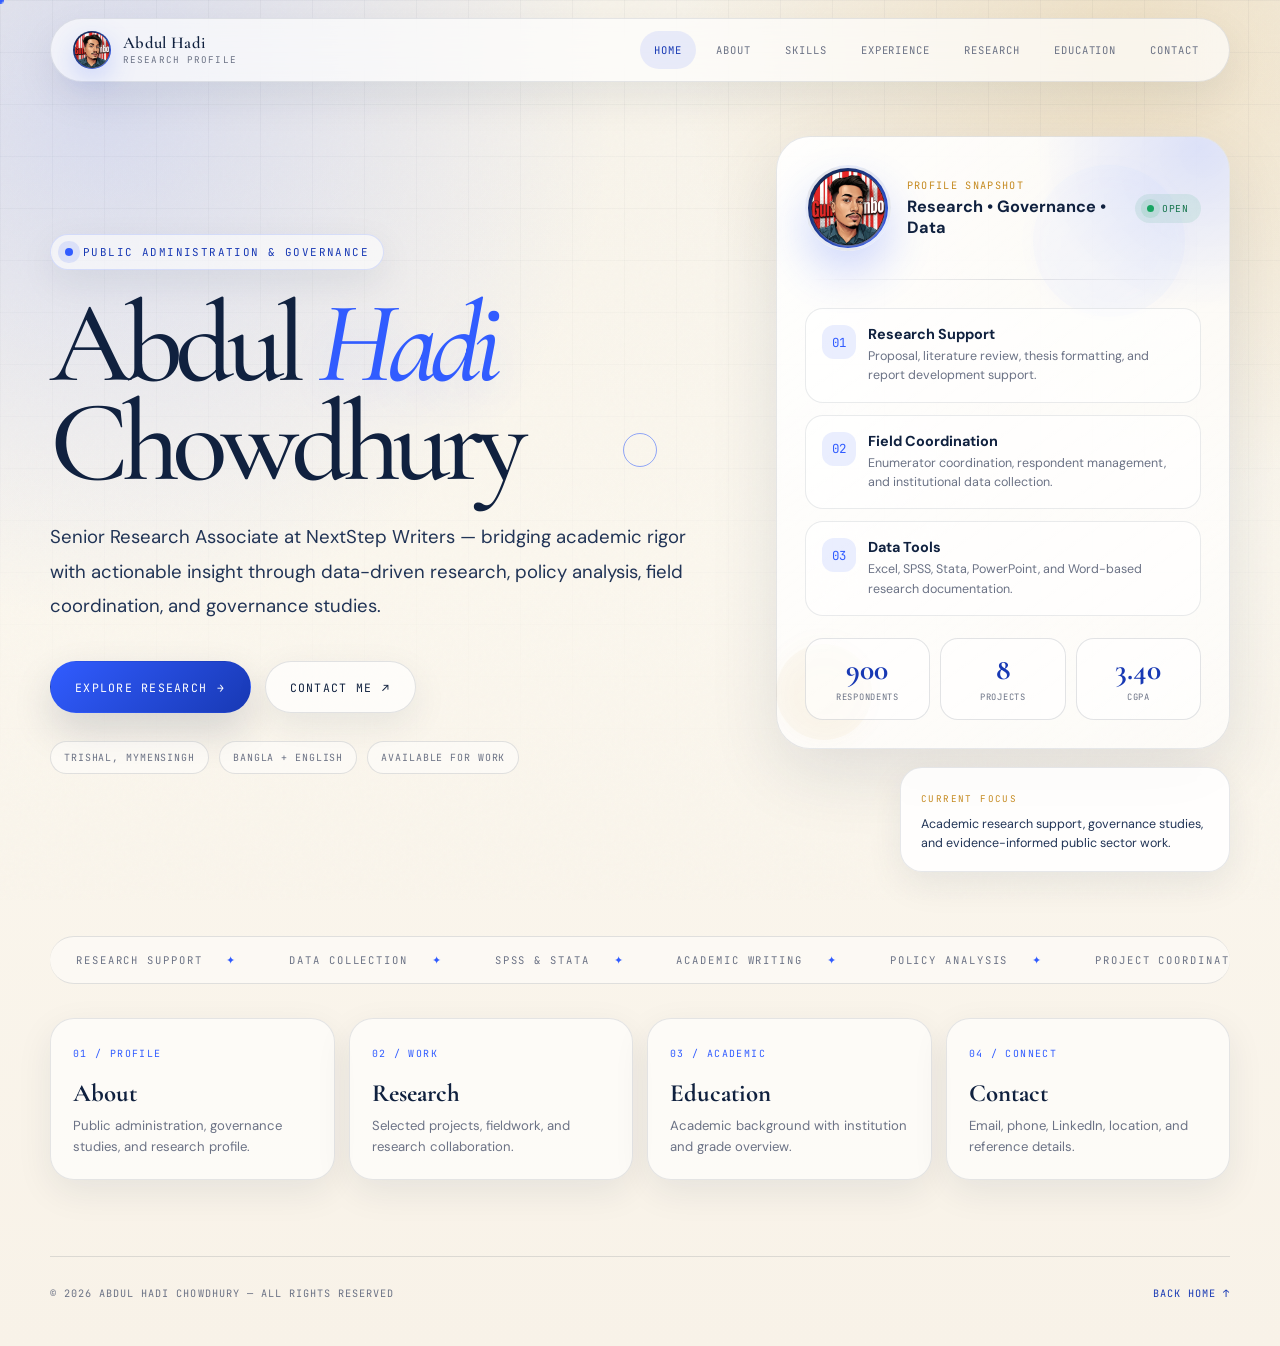
==== index.html @ 3074aa66 "Rename index.html.html to index.html" ====
<!DOCTYPE html>
<html lang="en">
<head>
<meta charset="UTF-8" />
<meta name="viewport" content="width=device-width, initial-scale=1.0" />
<title>Abdul Hadi Chowdhury — Research Profile</title>
<meta name="description" content="Profile of Abdul Hadi Chowdhury — Public Administration & Governance Studies student and Senior Research Associate." />
<link rel="preconnect" href="https://fonts.googleapis.com">
<link rel="preconnect" href="https://fonts.gstatic.com" crossorigin>
<link href="https://fonts.googleapis.com/css2?family=Cormorant+Garamond:ital,wght@0,400;0,500;0,600;1,500&family=DM+Sans:wght@300;400;500;600;700&family=JetBrains+Mono:wght@400;500;600&display=swap" rel="stylesheet">
<style>
  :root {
    --bg: #f7f3ea;
    --bg-soft: #fffaf1;
    --surface: rgba(255, 255, 255, 0.72);
    --surface-strong: #ffffff;
    --ink: #10213f;
    --ink-soft: #213456;
    --muted: #6b7285;
    --muted-2: #8b93a4;
    --accent: #315cff;
    --accent-deep: #1839b4;
    --accent-soft: rgba(49, 92, 255, 0.10);
    --gold: #c58a20;
    --gold-soft: rgba(197, 138, 32, 0.15);
    --line: rgba(16, 33, 63, 0.12);
    --shadow: 0 24px 70px rgba(16, 33, 63, 0.11);
    --shadow-soft: 0 12px 36px rgba(16, 33, 63, 0.08);
    --radius-xl: 34px;
    --radius-lg: 24px;
    --radius-md: 16px;
    --max: 1180px;
  }

  * { box-sizing: border-box; margin: 0; padding: 0; }
  html { scroll-behavior: auto; }
  body {
    min-height: 100vh;
    background:
      radial-gradient(circle at 8% 8%, rgba(49, 92, 255, 0.16), transparent 32rem),
      radial-gradient(circle at 88% 4%, rgba(197, 138, 32, 0.18), transparent 28rem),
      linear-gradient(180deg, var(--bg) 0%, #fbf7ee 42%, #f8f2e8 100%);
    color: var(--ink);
    font-family: 'DM Sans', system-ui, -apple-system, BlinkMacSystemFont, sans-serif;
    overflow-x: hidden;
  }

  body::before {
    content: "";
    position: fixed;
    inset: 0;
    pointer-events: none;
    z-index: -2;
    background-image:
      linear-gradient(rgba(16, 33, 63, 0.035) 1px, transparent 1px),
      linear-gradient(90deg, rgba(16, 33, 63, 0.035) 1px, transparent 1px);
    background-size: 52px 52px;
    mask-image: linear-gradient(to bottom, black, transparent 88%);
  }

  body::after {
    content: "";
    position: fixed;
    inset: 0;
    pointer-events: none;
    z-index: -1;
    background-image: url("data:image/svg+xml,%3Csvg viewBox='0 0 300 300' xmlns='http://www.w3.org/2000/svg'%3E%3Cfilter id='noise'%3E%3CfeTurbulence type='fractalNoise' baseFrequency='0.75' numOctaves='3' stitchTiles='stitch'/%3E%3C/filter%3E%3Crect width='100%25' height='100%25' filter='url(%23noise)' opacity='0.07'/%3E%3C/svg%3E");
    opacity: 0.32;
  }

  ::selection { background: var(--accent); color: #fff; }
  a { color: inherit; }
  img, svg { display: block; max-width: 100%; }

  .progress-line {
    position: fixed;
    top: 0;
    left: 0;
    height: 3px;
    width: 0%;
    background: linear-gradient(90deg, var(--accent), var(--gold));
    z-index: 999;
    box-shadow: 0 0 24px rgba(49, 92, 255, 0.32);
    transition: width 0.08s linear;
  }

  .cursor-dot, .cursor-ring { display: none; }
  @media (hover: hover) and (pointer: fine) {
    body { cursor: none; }
    .cursor-dot {
      display: block;
      position: fixed;
      left: 0;
      top: 0;
      width: 7px;
      height: 7px;
      border-radius: 999px;
      background: var(--accent);
      pointer-events: none;
      z-index: 1000;
      transform: translate3d(-50%, -50%, 0);
      will-change: transform;
    }
    .cursor-ring {
      display: block;
      position: fixed;
      left: 0;
      top: 0;
      width: 34px;
      height: 34px;
      border-radius: 999px;
      border: 1.5px solid rgba(49, 92, 255, 0.52);
      pointer-events: none;
      z-index: 999;
      background: transparent;
      transform: translate3d(-50%, -50%, 0);
      will-change: transform;
    }
  }

  .page-shell { width: min(var(--max), calc(100% - 40px)); margin: 0 auto; }

  .site-nav {
    position: fixed;
    top: 18px;
    left: 50%;
    width: min(var(--max), calc(100% - 40px));
    transform: translateX(-50%);
    z-index: 100;
    border: 1px solid rgba(16, 33, 63, 0.10);
    border-radius: 999px;
    background: rgba(255, 255, 255, 0.66);
    box-shadow: 0 16px 40px rgba(16, 33, 63, 0.08);
    backdrop-filter: blur(18px);
    transition: top 0.22s ease, background 0.22s ease, box-shadow 0.22s ease;
  }

  .site-nav.scrolled {
    top: 10px;
    background: rgba(255, 255, 255, 0.88);
    box-shadow: 0 18px 48px rgba(16, 33, 63, 0.12);
  }

  .nav-inner {
    display: flex;
    align-items: center;
    justify-content: space-between;
    gap: 24px;
    padding: 12px 16px 12px 22px;
  }

  .brand {
    display: inline-flex;
    align-items: center;
    gap: 12px;
    text-decoration: none;
    min-width: max-content;
  }

  .brand-mark {
    width: 38px;
    height: 38px;
    display: grid;
    place-items: center;
    border-radius: 50%;
    color: #fff;
    background: linear-gradient(135deg, var(--ink), var(--accent));
    font-family: 'Cormorant Garamond', serif;
    font-weight: 600;
    letter-spacing: -0.04em;
    box-shadow: 0 10px 28px rgba(49, 92, 255, 0.22);
    overflow: hidden;
  }

  .brand-mark img {
    width: 100%;
    height: 100%;
    object-fit: cover;
    border-radius: inherit;
  }

  .brand-text { display: flex; flex-direction: column; line-height: 1; }
  .brand-name { font-family: 'Cormorant Garamond', serif; font-weight: 600; letter-spacing: 0.02em; font-size: 1.04rem; }
  .brand-role { margin-top: 4px; font-family: 'JetBrains Mono', monospace; font-size: 0.58rem; color: var(--muted); letter-spacing: 0.12em; text-transform: uppercase; }

  .nav-links {
    display: flex;
    list-style: none;
    align-items: center;
    gap: 6px;
  }

  .nav-links a {
    display: inline-flex;
    align-items: center;
    justify-content: center;
    min-height: 38px;
    padding: 0 14px;
    border-radius: 999px;
    color: var(--muted);
    text-decoration: none;
    font-family: 'JetBrains Mono', monospace;
    font-size: 0.66rem;
    letter-spacing: 0.09em;
    text-transform: uppercase;
    transition: color 0.18s ease, background 0.18s ease, transform 0.18s ease;
  }

  .nav-links a:hover,
  .nav-links a.active {
    color: var(--accent-deep);
    background: var(--accent-soft);
  }
  .nav-links a:hover { transform: translateY(-1px); }

  .menu-toggle {
    display: none;
    width: 42px;
    height: 42px;
    border-radius: 50%;
    border: 1px solid var(--line);
    background: #fff;
    color: var(--ink);
    font: inherit;
  }

  .site-page {
    display: none;
    min-height: 100vh;
    padding: 136px 0 76px;
  }
  .site-page.active {
    display: block;
    animation: pageIn 0.34s cubic-bezier(.22,.61,.36,1) both;
  }
  @keyframes pageIn {
    from { opacity: 0; transform: translateY(14px); }
    to { opacity: 1; transform: translateY(0); }
  }

  .hero {
    min-height: calc(100vh - 150px);
    display: grid;
    align-items: center;
    padding-bottom: 48px;
    position: relative;
  }

  .hero-grid {
    display: grid;
    grid-template-columns: minmax(0, 1.18fr) minmax(330px, 0.82fr);
    gap: 72px;
    align-items: center;
  }

  .eyebrow {
    display: inline-flex;
    align-items: center;
    gap: 10px;
    padding: 10px 14px;
    border: 1px solid rgba(49, 92, 255, 0.16);
    border-radius: 999px;
    background: rgba(255,255,255,0.58);
    color: var(--accent-deep);
    font-family: 'JetBrains Mono', monospace;
    font-size: 0.68rem;
    letter-spacing: 0.13em;
    text-transform: uppercase;
    box-shadow: var(--shadow-soft);
  }
  .eyebrow::before {
    content: "";
    width: 8px;
    height: 8px;
    border-radius: 50%;
    background: var(--accent);
    box-shadow: 0 0 0 7px rgba(49, 92, 255, 0.12);
  }

  .hero h1 {
    margin-top: 24px;
    font-family: 'Cormorant Garamond', serif;
    font-size: clamp(4.1rem, 9vw, 8.8rem);
    line-height: 0.86;
    font-weight: 500;
    letter-spacing: -0.065em;
    color: var(--ink);
  }
  .hero h1 em { color: var(--accent); font-style: italic; text-shadow: 0 18px 40px rgba(49, 92, 255, 0.12); }
  .hero-subtitle { margin-top: 28px; max-width: 655px; color: var(--ink-soft); font-size: clamp(1rem, 1.45vw, 1.18rem); line-height: 1.85; }

  .hero-actions { margin-top: 38px; display: flex; align-items: center; flex-wrap: wrap; gap: 14px; }

  .btn {
    --btn-bg: var(--ink);
    --btn-text: #fff;
    display: inline-flex;
    align-items: center;
    justify-content: center;
    gap: 10px;
    min-height: 52px;
    padding: 0 24px;
    border-radius: 999px;
    border: 1px solid transparent;
    text-decoration: none;
    color: var(--btn-text);
    background: var(--btn-bg);
    font-family: 'JetBrains Mono', monospace;
    font-size: 0.72rem;
    letter-spacing: 0.11em;
    text-transform: uppercase;
    position: relative;
    overflow: hidden;
    box-shadow: 0 18px 40px rgba(16, 33, 63, 0.16);
    transition: transform 0.18s ease, box-shadow 0.18s ease, background 0.18s ease;
  }
  .btn::after {
    content: "";
    position: absolute;
    inset: 0;
    background: linear-gradient(120deg, transparent, rgba(255,255,255,0.28), transparent);
    transform: translateX(-120%);
    transition: transform 0.52s ease;
  }
  .btn:hover { transform: translateY(-3px); box-shadow: 0 26px 54px rgba(16, 33, 63, 0.20); }
  .btn:hover::after { transform: translateX(120%); }
  .btn span { position: relative; z-index: 1; }
  .btn.primary { --btn-bg: linear-gradient(135deg, var(--accent), var(--accent-deep)); }
  .btn.secondary { --btn-bg: rgba(255,255,255,0.68); --btn-text: var(--ink); border-color: var(--line); box-shadow: var(--shadow-soft); }

  .quick-meta { margin-top: 28px; display: flex; flex-wrap: wrap; gap: 10px; }
  .meta-pill { padding: 9px 13px; border: 1px solid var(--line); border-radius: 999px; background: rgba(255,255,255,0.48); color: var(--muted); font-family: 'JetBrains Mono', monospace; font-size: 0.62rem; letter-spacing: 0.09em; text-transform: uppercase; }

  .hero-visual { position: relative; min-height: 560px; }
  .orb { position: absolute; border-radius: 999px; opacity: 0.8; animation: floatOrb 5.8s ease-in-out infinite; }
  .orb.one { width: 152px; height: 152px; background: rgba(49, 92, 255, 0.14); right: 10%; top: 4%; }
  .orb.two { width: 96px; height: 96px; background: rgba(197, 138, 32, 0.18); left: 0; bottom: 18%; animation-delay: -2.5s; }
  @keyframes floatOrb { 0%, 100% { transform: translateY(0) translateX(0); } 50% { transform: translateY(-16px) translateX(10px); } }

  .profile-card {
    position: relative;
    z-index: 1;
    padding: 28px;
    border: 1px solid rgba(16, 33, 63, 0.10);
    border-radius: var(--radius-xl);
    background: linear-gradient(145deg, rgba(255,255,255,0.92), rgba(255,255,255,0.60));
    backdrop-filter: blur(14px);
    box-shadow: var(--shadow);
    overflow: hidden;
  }
  .profile-card::before { content: ""; position: absolute; width: 340px; height: 340px; right: -140px; top: -160px; border-radius: 50%; background: radial-gradient(circle, rgba(49,92,255,0.16), transparent 68%); }
  .profile-header { display: flex; align-items: center; gap: 16px; position: relative; }
  .avatar {
    width: 86px;
    height: 86px;
    border-radius: 50%;
    display: grid;
    place-items: center;
    background: linear-gradient(135deg, var(--ink), var(--accent));
    color: #fff;
    font-family: 'Cormorant Garamond', serif;
    font-size: 2rem;
    font-weight: 600;
    box-shadow: 0 22px 44px rgba(49,92,255,0.22);
    overflow: hidden;
    border: 3px solid rgba(255, 255, 255, 0.88);
    flex: 0 0 auto;
  }

  .avatar img {
    width: 100%;
    height: 100%;
    object-fit: cover;
    object-position: center;
    border-radius: inherit;
  }

  .profile-kicker { font-family: 'JetBrains Mono', monospace; font-size: 0.64rem; letter-spacing: 0.13em; color: var(--gold); text-transform: uppercase; }
  .profile-title { margin-top: 4px; font-size: 1.02rem; font-weight: 700; color: var(--ink); }
  .availability { margin-left: auto; display: inline-flex; align-items: center; gap: 8px; padding: 8px 12px; border-radius: 999px; background: rgba(20, 153, 95, 0.10); color: #14734b; font-family: 'JetBrains Mono', monospace; font-size: 0.6rem; letter-spacing: 0.08em; text-transform: uppercase; white-space: nowrap; }
  .availability::before { content: ""; width: 7px; height: 7px; border-radius: 50%; background: #18a562; box-shadow: 0 0 0 6px rgba(24, 165, 98, 0.12); }
  .profile-divider { margin: 28px 0; height: 1px; background: linear-gradient(90deg, transparent, var(--line), transparent); }
  .focus-list { display: grid; gap: 12px; }
  .focus-item { display: flex; align-items: flex-start; gap: 12px; padding: 16px; border-radius: 18px; border: 1px solid rgba(16, 33, 63, 0.09); background: rgba(255, 255, 255, 0.58); transition: transform 0.18s ease, border-color 0.18s ease, background 0.18s ease; }
  .focus-item:hover { transform: translateX(5px); border-color: rgba(49, 92, 255, 0.22); background: rgba(255, 255, 255, 0.86); }
  .focus-icon { width: 34px; height: 34px; flex: 0 0 auto; border-radius: 12px; display: grid; place-items: center; background: var(--accent-soft); color: var(--accent); font-family: 'JetBrains Mono', monospace; font-size: 0.78rem; }
  .focus-item h3 { font-size: 0.9rem; font-weight: 700; }
  .focus-item p { margin-top: 4px; color: var(--muted); font-size: 0.78rem; line-height: 1.55; }
  .profile-stats { margin-top: 22px; display: grid; grid-template-columns: repeat(3, 1fr); gap: 10px; }
  .mini-stat { padding: 16px 12px; border-radius: 18px; border: 1px solid var(--line); background: rgba(255,255,255,0.60); text-align: center; }
  .mini-stat strong { display: block; font-family: 'Cormorant Garamond', serif; font-size: 1.85rem; line-height: 1; color: var(--accent-deep); }
  .mini-stat span { display: block; margin-top: 6px; color: var(--muted); font-family: 'JetBrains Mono', monospace; font-size: 0.55rem; letter-spacing: 0.08em; text-transform: uppercase; }
  .floating-note {
    position: relative;
    right: auto;
    bottom: auto;
    z-index: 2;
    width: min(100%, 330px);
    margin: 18px 0 0 auto;
    padding: 18px 20px;
    border: 1px solid rgba(16, 33, 63, 0.10);
    border-radius: 22px;
    background: rgba(255,255,255,0.88);
    box-shadow: var(--shadow-soft);
    backdrop-filter: blur(10px);
    animation: floatNote 4.2s ease-in-out infinite;
  }
  @keyframes floatNote { 0%, 100% { transform: translateY(0); } 50% { transform: translateY(-7px); } }
  .floating-note span { font-family: 'JetBrains Mono', monospace; color: var(--gold); font-size: 0.58rem; letter-spacing: 0.15em; text-transform: uppercase; }
  .floating-note p { margin-top: 8px; color: var(--ink-soft); line-height: 1.55; font-size: 0.78rem; }

  .skill-strip { margin-top: 16px; border-top: 1px solid var(--line); border-bottom: 1px solid var(--line); background: rgba(255,255,255,0.44); overflow: hidden; border-radius: 999px; }
  .strip-track { display: flex; width: max-content; animation: slideStrip 18s linear infinite; }
  .strip-track:hover { animation-play-state: paused; }
  .strip-item { display: inline-flex; align-items: center; gap: 24px; padding: 16px 26px; white-space: nowrap; color: var(--muted); font-family: 'JetBrains Mono', monospace; font-size: 0.66rem; letter-spacing: 0.18em; text-transform: uppercase; }
  .strip-item::after { content: "✦"; color: var(--accent); }
  @keyframes slideStrip { to { transform: translateX(-50%); } }

  .section-head { display: grid; grid-template-columns: minmax(0, 0.86fr) minmax(260px, 0.44fr); gap: 44px; align-items: end; margin-bottom: 48px; }
  .section-label { display: inline-flex; align-items: center; gap: 10px; color: var(--accent-deep); font-family: 'JetBrains Mono', monospace; font-size: 0.66rem; letter-spacing: 0.16em; text-transform: uppercase; }
  .section-label::before { content: attr(data-num); width: 30px; height: 30px; display: grid; place-items: center; border: 1px solid rgba(49,92,255,0.20); border-radius: 50%; background: rgba(255,255,255,0.58); color: var(--accent); letter-spacing: 0; }
  .section-title { margin-top: 18px; font-family: 'Cormorant Garamond', serif; font-size: clamp(2.7rem, 5vw, 4.85rem); line-height: 0.98; font-weight: 500; letter-spacing: -0.045em; }
  .section-title em { color: var(--gold); font-style: italic; }
  .section-intro { color: var(--muted); line-height: 1.75; font-size: 0.98rem; }

  .home-directory { margin-top: 34px; display: grid; grid-template-columns: repeat(4, 1fr); gap: 14px; }
  .directory-card { text-decoration: none; padding: 22px; min-height: 142px; border-radius: 24px; border: 1px solid rgba(16, 33, 63, 0.10); background: rgba(255,255,255,0.62); box-shadow: var(--shadow-soft); transition: transform 0.18s ease, background 0.18s ease, border-color 0.18s ease; }
  .directory-card:hover { transform: translateY(-6px); background: rgba(255,255,255,0.88); border-color: rgba(49,92,255,0.24); }
  .directory-card span { color: var(--accent); font-family: 'JetBrains Mono', monospace; font-size: 0.62rem; letter-spacing: 0.14em; text-transform: uppercase; }
  .directory-card h3 { margin-top: 18px; font-family: 'Cormorant Garamond', serif; font-size: 1.55rem; line-height: 1.05; }
  .directory-card p { margin-top: 10px; color: var(--muted); font-size: 0.82rem; line-height: 1.55; }

  .about-grid { display: grid; grid-template-columns: minmax(0, 0.98fr) minmax(320px, 0.72fr); gap: 28px; }
  .glass-card { border: 1px solid rgba(16, 33, 63, 0.10); border-radius: var(--radius-lg); background: rgba(255,255,255,0.68); box-shadow: var(--shadow-soft); backdrop-filter: blur(14px); }
  .about-copy { padding: 38px; }
  .about-copy p { color: var(--ink-soft); font-size: 1rem; line-height: 1.9; }
  .about-copy p + p { margin-top: 18px; }
  .about-copy strong { color: var(--accent-deep); font-weight: 700; }
  .metric-grid { display: grid; grid-template-columns: repeat(2, 1fr); gap: 12px; }
  .metric { min-height: 155px; padding: 26px; border-radius: 24px; border: 1px solid rgba(16, 33, 63, 0.10); background: rgba(255,255,255,0.64); box-shadow: var(--shadow-soft); position: relative; overflow: hidden; transition: transform 0.18s ease, border-color 0.18s ease, background 0.18s ease; }
  .metric::after { content: ""; position: absolute; inset: auto 0 0 0; height: 4px; background: linear-gradient(90deg, var(--accent), var(--gold)); transform: scaleX(0); transform-origin: left; transition: transform 0.26s ease; }
  .metric:hover { transform: translateY(-6px); border-color: rgba(49,92,255,0.22); background: rgba(255,255,255,0.88); }
  .metric:hover::after { transform: scaleX(1); }
  .metric strong {
    display: flex;
    align-items: flex-start;
    gap: 5px;
    font-family: 'Cormorant Garamond', serif;
    font-size: clamp(3.05rem, 4.8vw, 4.15rem);
    font-weight: 600;
    line-height: 0.92;
    color: var(--accent-deep);
    letter-spacing: -0.045em;
  }

  .metric strong .counter {
    display: inline;
    margin: 0;
    color: inherit;
    font: inherit;
    letter-spacing: inherit;
    text-transform: none;
    line-height: inherit;
  }

  .metric strong .metric-plus {
    display: inline-block;
    margin: 0;
    color: var(--accent-deep);
    font-family: 'Cormorant Garamond', serif;
    font-size: 1.72rem;
    font-weight: 600;
    line-height: 1;
    letter-spacing: -0.02em;
    text-transform: none;
    transform: translateY(0.18em);
  }

  .metric > span { display: block; margin-top: 16px; color: var(--muted); font-family: 'JetBrains Mono', monospace; font-size: 0.62rem; letter-spacing: 0.12em; text-transform: uppercase; line-height: 1.5; }

  .skills-layout { display: grid; grid-template-columns: minmax(0, 1fr) minmax(320px, 0.70fr); gap: 26px; }
  .skill-panel { padding: 34px; }
  .panel-heading { font-family: 'JetBrains Mono', monospace; color: var(--accent-deep); font-size: 0.66rem; letter-spacing: 0.16em; text-transform: uppercase; margin-bottom: 20px; }
  .pill-cloud { display: flex; flex-wrap: wrap; gap: 10px; }
  .skill-pill { display: inline-flex; align-items: center; gap: 8px; padding: 11px 15px; border: 1px solid rgba(16, 33, 63, 0.10); border-radius: 999px; color: var(--ink-soft); background: rgba(255,255,255,0.62); font-size: 0.83rem; transition: transform 0.18s ease, border-color 0.18s ease, color 0.18s ease, background 0.18s ease; }
  .skill-pill::before { content: ""; width: 6px; height: 6px; border-radius: 50%; background: var(--gold); }
  .skill-pill:hover { transform: translateY(-3px); border-color: rgba(49,92,255,0.25); color: var(--accent-deep); background: #fff; }
  .bar-list { display: grid; gap: 20px; }
  .bar-head { display: flex; justify-content: space-between; gap: 16px; margin-bottom: 9px; color: var(--ink-soft); font-size: 0.88rem; }
  .bar-head span:last-child { color: var(--accent-deep); font-family: 'JetBrains Mono', monospace; font-size: 0.72rem; }
  .bar-track { height: 9px; border-radius: 999px; background: rgba(16, 33, 63, 0.08); overflow: hidden; }
  .bar-fill { width: 0; height: 100%; border-radius: inherit; background: linear-gradient(90deg, var(--accent), var(--gold)); transition: width 0.65s cubic-bezier(.22,.61,.36,1); }

  .timeline { position: relative; display: grid; gap: 18px; }
  .timeline::before { content: ""; position: absolute; left: 24px; top: 12px; bottom: 12px; width: 1px; background: linear-gradient(var(--accent), rgba(49,92,255,0.04)); }
  .timeline-item { display: grid; grid-template-columns: 50px minmax(0, 1fr); gap: 22px; align-items: stretch; }
  .timeline-pin { width: 50px; height: 50px; display: grid; place-items: center; border-radius: 50%; border: 1px solid rgba(49,92,255,0.20); background: rgba(255,255,255,0.88); color: var(--accent); font-family: 'JetBrains Mono', monospace; font-size: 0.66rem; position: relative; z-index: 1; box-shadow: var(--shadow-soft); }
  .timeline-content { padding: 28px; border-radius: var(--radius-lg); border: 1px solid rgba(16, 33, 63, 0.10); background: rgba(255,255,255,0.66); box-shadow: var(--shadow-soft); transition: transform 0.18s ease, border-color 0.18s ease, background 0.18s ease; }
  .timeline-content:hover { transform: translateX(6px); border-color: rgba(49,92,255,0.22); background: rgba(255,255,255,0.88); }
  .timeline-date { color: var(--gold); font-family: 'JetBrains Mono', monospace; font-size: 0.66rem; letter-spacing: 0.13em; text-transform: uppercase; }
  .timeline-title { margin-top: 8px; font-family: 'Cormorant Garamond', serif; font-size: 1.64rem; line-height: 1.1; font-weight: 600; }
  .timeline-org { margin-top: 6px; color: var(--muted); font-size: 0.84rem; }
  .timeline-desc { margin-top: 14px; color: var(--ink-soft); line-height: 1.72; font-size: 0.92rem; }

  .projects-grid { display: grid; grid-template-columns: repeat(3, 1fr); gap: 18px; }
  .project-card { min-height: 300px; padding: 28px; border: 1px solid rgba(16, 33, 63, 0.10); border-radius: var(--radius-lg); background: rgba(255,255,255,0.68); box-shadow: var(--shadow-soft); position: relative; overflow: hidden; transition: transform 0.18s ease, border-color 0.18s ease, background 0.18s ease; }
  .project-card::before { content: ""; position: absolute; inset: -60% -45% auto auto; width: 210px; height: 210px; border-radius: 50%; background: radial-gradient(circle, rgba(49,92,255,0.16), transparent 70%); transition: transform 0.25s ease; }
  .project-card:hover { transform: translateY(-7px); border-color: rgba(49,92,255,0.22); background: rgba(255,255,255,0.90); }
  .project-card:hover::before { transform: scale(1.32); }
  .project-num { color: var(--accent); font-family: 'JetBrains Mono', monospace; font-size: 0.64rem; letter-spacing: 0.15em; text-transform: uppercase; position: relative; }
  .project-title { margin-top: 18px; font-family: 'Cormorant Garamond', serif; font-size: 1.34rem; line-height: 1.24; font-weight: 600; position: relative; }
  .project-desc { margin-top: 14px; color: var(--ink-soft); line-height: 1.66; font-size: 0.87rem; position: relative; }
  .tag-row { display: flex; flex-wrap: wrap; gap: 8px; margin-top: 22px; position: relative; }
  .project-tag { padding: 7px 10px; border: 1px solid rgba(49,92,255,0.18); border-radius: 999px; background: var(--accent-soft); color: var(--accent-deep); font-family: 'JetBrains Mono', monospace; font-size: 0.58rem; letter-spacing: 0.08em; text-transform: uppercase; }

  .education-list { display: grid; gap: 14px; }
  .edu-card { display: grid; grid-template-columns: minmax(0, 1fr) auto; align-items: center; gap: 22px; padding: 28px; border-radius: var(--radius-lg); border: 1px solid rgba(16, 33, 63, 0.10); background: rgba(255,255,255,0.70); box-shadow: var(--shadow-soft); transition: transform 0.18s ease, border-color 0.18s ease, background 0.18s ease; }
  .edu-card:hover { transform: translateY(-5px); border-color: rgba(49,92,255,0.22); background: rgba(255,255,255,0.92); }
  .edu-card h3 { font-family: 'Cormorant Garamond', serif; font-size: 1.55rem; line-height: 1.1; }
  .edu-card p { margin-top: 6px; color: var(--ink-soft); font-size: 0.9rem; }
  .edu-card small { display: block; margin-top: 8px; color: var(--muted); font-family: 'JetBrains Mono', monospace; font-size: 0.62rem; letter-spacing: 0.1em; text-transform: uppercase; }
  .score { min-width: 112px; text-align: right; font-family: 'Cormorant Garamond', serif; color: var(--accent-deep); font-size: 2.35rem; font-weight: 600; line-height: 1; }
  .score span { display: block; margin-top: 6px; color: var(--muted); font-family: 'JetBrains Mono', monospace; font-size: 0.58rem; letter-spacing: 0.1em; text-transform: uppercase; }

  .contact-wrap { display: grid; grid-template-columns: minmax(0, 0.9fr) minmax(330px, 0.68fr); gap: 34px; align-items: start; }
  .contact-lead { padding: 40px; }
  .contact-lead h2 { font-family: 'Cormorant Garamond', serif; font-size: clamp(3rem, 6vw, 5.4rem); line-height: 0.95; letter-spacing: -0.055em; font-weight: 500; }
  .contact-lead h2 em { color: var(--accent); font-style: italic; }
  .contact-lead p { margin-top: 24px; color: var(--ink-soft); line-height: 1.8; max-width: 560px; }
  .language-row { margin-top: 28px; display: flex; flex-wrap: wrap; gap: 10px; }
  .language-row span { padding: 9px 13px; border-radius: 999px; border: 1px solid var(--line); background: rgba(255,255,255,0.62); color: var(--muted); font-family: 'JetBrains Mono', monospace; font-size: 0.62rem; letter-spacing: 0.1em; text-transform: uppercase; }
  .contact-panel { padding: 24px; }
  .contact-link { display: grid; grid-template-columns: minmax(0, 1fr) auto; gap: 16px; align-items: center; padding: 19px 4px; border-bottom: 1px solid var(--line); text-decoration: none; transition: padding-left 0.18s ease, color 0.18s ease; }
  .contact-link:first-child { border-top: 1px solid var(--line); }
  .contact-link:hover { padding-left: 12px; color: var(--accent-deep); }
  .contact-label { color: var(--muted); font-family: 'JetBrains Mono', monospace; font-size: 0.62rem; letter-spacing: 0.14em; text-transform: uppercase; }
  .contact-value { margin-top: 4px; color: var(--ink-soft); font-size: 0.92rem; word-break: break-word; }
  .contact-link:hover .contact-value { color: var(--accent-deep); }
  .arrow { font-size: 1.18rem; transition: transform 0.18s ease; color: var(--accent); }
  .contact-link:hover .arrow { transform: translateX(6px); }
  .reference-box { margin-top: 22px; padding: 22px; border-radius: 22px; background: linear-gradient(145deg, rgba(49,92,255,0.08), rgba(197,138,32,0.08)); border: 1px solid rgba(16, 33, 63, 0.10); }
  .reference-box span { color: var(--accent-deep); font-family: 'JetBrains Mono', monospace; font-size: 0.62rem; letter-spacing: 0.15em; text-transform: uppercase; }
  .reference-box h3 { margin-top: 12px; font-family: 'Cormorant Garamond', serif; font-size: 1.36rem; }
  .reference-box p { margin-top: 6px; color: var(--muted); font-size: 0.82rem; line-height: 1.62; }
  .reference-box small { display: block; margin-top: 10px; color: var(--ink-soft); font-family: 'JetBrains Mono', monospace; font-size: 0.68rem; }

  .site-footer { display: none; padding: 0 0 46px; }
  .site-footer.visible { display: block; }
  .footer-inner { display: flex; justify-content: space-between; gap: 18px; align-items: center; color: var(--muted); font-family: 'JetBrains Mono', monospace; font-size: 0.64rem; letter-spacing: 0.1em; text-transform: uppercase; border-top: 1px solid var(--line); padding-top: 30px; }
  .back-home { text-decoration: none; color: var(--accent-deep); }

  .reveal { opacity: 0; transform: translateY(18px); transition: opacity 0.45s ease, transform 0.45s ease; }
  .reveal.visible { opacity: 1; transform: translateY(0); }
  .tilt-card { transform-style: preserve-3d; }

  @media (max-width: 1080px) {
    .home-directory { grid-template-columns: repeat(2, 1fr); }
  }

  @media (max-width: 980px) {
    .hero-grid, .about-grid, .skills-layout, .section-head, .contact-wrap { grid-template-columns: 1fr; }
    .hero-visual { min-height: auto; }
    .floating-note { width: 100%; margin: 18px 0 0 0; }
    .projects-grid { grid-template-columns: repeat(2, 1fr); }
  }

  @media (max-width: 780px) {
    .site-nav { top: 10px; border-radius: 28px; }
    .nav-inner { align-items: flex-start; }
    .menu-toggle { display: grid; place-items: center; flex: 0 0 auto; }
    .nav-links { position: absolute; left: 14px; right: 14px; top: calc(100% + 10px); display: grid; gap: 6px; padding: 12px; border-radius: 24px; border: 1px solid var(--line); background: rgba(255,255,255,0.95); box-shadow: var(--shadow-soft); backdrop-filter: blur(16px); opacity: 0; transform: translateY(-8px); pointer-events: none; transition: opacity 0.18s ease, transform 0.18s ease; }
    .site-nav.open .nav-links { opacity: 1; transform: translateY(0); pointer-events: auto; }
    .nav-links a { justify-content: flex-start; }
    .site-page { padding-top: 124px; }
    .hero h1 { font-size: clamp(3.7rem, 18vw, 5.7rem); }
    .projects-grid, .metric-grid, .profile-stats, .home-directory { grid-template-columns: 1fr; }
    .edu-card { grid-template-columns: 1fr; }
    .score { text-align: left; }
    .footer-inner { flex-direction: column; text-align: center; }
  }

  @media (max-width: 520px) {
    .page-shell { width: min(100% - 28px, var(--max)); }
    .brand-role { display: none; }
    .hero-actions { align-items: stretch; }
    .btn { width: 100%; }
    .hero-subtitle { font-size: 0.98rem; }
    .profile-card, .about-copy, .skill-panel, .timeline-content, .contact-lead, .contact-panel { padding: 24px; }
    .timeline { gap: 12px; }
    .timeline-item { grid-template-columns: 38px minmax(0, 1fr); gap: 14px; }
    .timeline::before { left: 18px; }
    .timeline-pin { width: 38px; height: 38px; font-size: 0.55rem; }
  }

  @media (prefers-reduced-motion: reduce) {
    *, *::before, *::after { animation-duration: 0.01ms !important; animation-iteration-count: 1 !important; scroll-behavior: auto !important; transition-duration: 0.01ms !important; }
  }
</style>
</head>
<body>
  <div class="progress-line" id="progressLine"></div>
  <div class="cursor-dot" id="cursorDot"></div>
  <div class="cursor-ring" id="cursorRing"></div>

  <nav class="site-nav" id="siteNav" aria-label="Primary navigation">
    <div class="nav-inner">
      <a href="#home" class="brand magnetic" data-page-link="home" aria-label="Go to home page">
        <span class="brand-mark"><img src="[data-uri]" alt="" aria-hidden="true"></span>
        <span class="brand-text">
          <span class="brand-name">Abdul Hadi</span>
          <span class="brand-role">Research Profile</span>
        </span>
      </a>
      <button class="menu-toggle" id="menuToggle" type="button" aria-label="Toggle navigation" aria-expanded="false">☰</button>
      <ul class="nav-links" id="navLinks">
        <li><a href="#home" data-page-link="home">Home</a></li>
        <li><a href="#about" data-page-link="about">About</a></li>
        <li><a href="#skills" data-page-link="skills">Skills</a></li>
        <li><a href="#experience" data-page-link="experience">Experience</a></li>
        <li><a href="#research" data-page-link="research">Research</a></li>
        <li><a href="#education" data-page-link="education">Education</a></li>
        <li><a href="#contact" data-page-link="contact">Contact</a></li>
      </ul>
    </div>
  </nav>

  <main>
    <section class="site-page active" data-page="home" id="home">
      <div class="page-shell">
        <header class="hero">
          <div class="hero-grid">
            <div class="hero-copy">
              <div class="eyebrow reveal">Public Administration & Governance</div>
              <h1 class="reveal" style="transition-delay: .05s;">Abdul <em>Hadi</em><br>Chowdhury</h1>
              <p class="hero-subtitle reveal" style="transition-delay: .10s;">
                Senior Research Associate at NextStep Writers — bridging academic rigor with actionable insight through data-driven research, policy analysis, field coordination, and governance studies.
              </p>
              <div class="hero-actions reveal" style="transition-delay: .15s;">
                <a href="#research" data-page-link="research" class="btn primary magnetic"><span>Explore Research</span><span>→</span></a>
                <a href="#contact" data-page-link="contact" class="btn secondary magnetic"><span>Contact Me</span><span>↗</span></a>
              </div>
              <div class="quick-meta reveal" style="transition-delay: .20s;">
                <span class="meta-pill">Trishal, Mymensingh</span>
                <span class="meta-pill">Bangla + English</span>
                <span class="meta-pill">Available for Work</span>
              </div>
            </div>

            <aside class="hero-visual reveal" style="transition-delay: .12s;" aria-label="Profile summary">
              <div class="orb one"></div>
              <div class="orb two"></div>
              <div class="profile-card tilt-card">
                <div class="profile-header">
                  <div class="avatar"><img src="[data-uri]" alt="Abdul Hadi Chowdhury profile illustration"></div>
                  <div>
                    <div class="profile-kicker">Profile Snapshot</div>
                    <div class="profile-title">Research • Governance • Data</div>
                  </div>
                  <div class="availability">Open</div>
                </div>
                <div class="profile-divider"></div>
                <div class="focus-list">
                  <a href="#research" data-page-link="research" class="focus-item" style="text-decoration:none; color:inherit;">
                    <div class="focus-icon">01</div>
                    <div><h3>Research Support</h3><p>Proposal, literature review, thesis formatting, and report development support.</p></div>
                  </a>
                  <a href="#experience" data-page-link="experience" class="focus-item" style="text-decoration:none; color:inherit;">
                    <div class="focus-icon">02</div>
                    <div><h3>Field Coordination</h3><p>Enumerator coordination, respondent management, and institutional data collection.</p></div>
                  </a>
                  <a href="#skills" data-page-link="skills" class="focus-item" style="text-decoration:none; color:inherit;">
                    <div class="focus-icon">03</div>
                    <div><h3>Data Tools</h3><p>Excel, SPSS, Stata, PowerPoint, and Word-based research documentation.</p></div>
                  </a>
                </div>
                <div class="profile-stats">
                  <div class="mini-stat"><strong class="counter" data-target="900">0</strong><span>Respondents</span></div>
                  <div class="mini-stat"><strong class="counter" data-target="8">0</strong><span>Projects</span></div>
                  <div class="mini-stat"><strong>3.40</strong><span>CGPA</span></div>
                </div>
              </div>
              <div class="floating-note">
                <span>Current Focus</span>
                <p>Academic research support, governance studies, and evidence-informed public sector work.</p>
              </div>
            </aside>
          </div>
        </header>

        <div class="skill-strip reveal" aria-hidden="true">
          <div class="strip-track">
            <span class="strip-item">Research Support</span><span class="strip-item">Data Collection</span><span class="strip-item">SPSS & Stata</span><span class="strip-item">Academic Writing</span><span class="strip-item">Policy Analysis</span><span class="strip-item">Project Coordination</span><span class="strip-item">Thesis Formatting</span><span class="strip-item">Literature Review</span><span class="strip-item">Presentation Design</span>
            <span class="strip-item">Research Support</span><span class="strip-item">Data Collection</span><span class="strip-item">SPSS & Stata</span><span class="strip-item">Academic Writing</span><span class="strip-item">Policy Analysis</span><span class="strip-item">Project Coordination</span><span class="strip-item">Thesis Formatting</span><span class="strip-item">Literature Review</span><span class="strip-item">Presentation Design</span>
          </div>
        </div>

        <div class="home-directory reveal">
          <a href="#about" data-page-link="about" class="directory-card magnetic"><span>01 / Profile</span><h3>About</h3><p>Public administration, governance studies, and research profile.</p></a>
          <a href="#research" data-page-link="research" class="directory-card magnetic"><span>02 / Work</span><h3>Research</h3><p>Selected projects, fieldwork, and research collaboration.</p></a>
          <a href="#education" data-page-link="education" class="directory-card magnetic"><span>03 / Academic</span><h3>Education</h3><p>Academic background with institution and grade overview.</p></a>
          <a href="#contact" data-page-link="contact" class="directory-card magnetic"><span>04 / Connect</span><h3>Contact</h3><p>Email, phone, LinkedIn, location, and reference details.</p></a>
        </div>
      </div>
    </section>

    <section class="site-page" data-page="about" id="about">
      <div class="page-shell">
        <div class="section-head reveal">
          <div>
            <div class="section-label" data-num="01">About</div>
            <h2 class="section-title">Motivated by <em>purpose</em>, driven by <em>data</em></h2>
          </div>
          <p class="section-intro">A concise profile built around public administration, research implementation, academic documentation, and practical field engagement.</p>
        </div>
        <div class="about-grid">
          <div class="about-copy glass-card reveal">
            <p>I'm a <strong>Public Administration and Governance Studies</strong> student at Jatiya Kabi Kazi Nazrul Islam University, currently serving as a Senior Research Associate at NextStep Writers.</p>
            <p>My work spans the intersection of <strong>social science research</strong>, policy analysis, and grassroots data collection — from police integrity studies covering <strong>900+ respondents</strong> to women's economic empowerment research under social safety net programs.</p>
            <p>I thrive in environments where rigorous methodology meets real-world impact — coordinating field teams, formatting theses, and crafting literature reviews that matter.</p>
          </div>
          <div class="metric-grid reveal" style="transition-delay: .08s;">
            <div class="metric tilt-card"><strong><span class="counter" data-target="900">0</span><span class="metric-plus">+</span></strong><span>Respondents surveyed</span></div>
            <div class="metric tilt-card"><strong><span class="counter" data-target="8">0</span><span class="metric-plus">+</span></strong><span>Research projects</span></div>
            <div class="metric tilt-card"><strong>3.40</strong><span>CGPA in BSS</span></div>
            <div class="metric tilt-card"><strong><span class="counter" data-target="4">0</span><span class="metric-plus">+</span></strong><span>Years of experience</span></div>
          </div>
        </div>
      </div>
    </section>

    <section class="site-page" data-page="skills" id="skills">
      <div class="page-shell">
        <div class="section-head reveal">
          <div>
            <div class="section-label" data-num="02">Skills</div>
            <h2 class="section-title">Tools & <em>competencies</em></h2>
          </div>
          <p class="section-intro">A blend of research assistance, project coordination, administrative support, and data-focused academic production.</p>
        </div>
        <div class="skills-layout">
          <div class="skill-panel glass-card reveal">
            <div class="panel-heading">// Core Competencies</div>
            <div class="pill-cloud">
              <span class="skill-pill">Corporate Operations</span>
              <span class="skill-pill">Administrative Assistance</span>
              <span class="skill-pill">Research Support</span>
              <span class="skill-pill">Data Collection & Reporting</span>
              <span class="skill-pill">Project Coordination</span>
              <span class="skill-pill">Academic Writing & Editing</span>
              <span class="skill-pill">Presentation Design</span>
              <span class="skill-pill">Time Management</span>
              <span class="skill-pill">Communication</span>
              <span class="skill-pill">Research Proposal Support</span>
              <span class="skill-pill">Thesis Formatting</span>
              <span class="skill-pill">Literature Review Assistance</span>
              <span class="skill-pill">Field Data Collection</span>
              <span class="skill-pill">Report Writing</span>
            </div>
          </div>
          <div class="skill-panel glass-card reveal" style="transition-delay: .08s;">
            <div class="panel-heading">// Software Proficiency</div>
            <div class="bar-list" id="barList">
              <div><div class="bar-head"><span>Microsoft Excel</span><span>90%</span></div><div class="bar-track"><div class="bar-fill" data-width="90"></div></div></div>
              <div><div class="bar-head"><span>SPSS</span><span>82%</span></div><div class="bar-track"><div class="bar-fill" data-width="82"></div></div></div>
              <div><div class="bar-head"><span>Stata</span><span>75%</span></div><div class="bar-track"><div class="bar-fill" data-width="75"></div></div></div>
              <div><div class="bar-head"><span>PowerPoint</span><span>88%</span></div><div class="bar-track"><div class="bar-fill" data-width="88"></div></div></div>
              <div><div class="bar-head"><span>Microsoft Word</span><span>95%</span></div><div class="bar-track"><div class="bar-fill" data-width="95"></div></div></div>
            </div>
          </div>
        </div>
      </div>
    </section>

    <section class="site-page" data-page="experience" id="experience">
      <div class="page-shell">
        <div class="section-head reveal">
          <div>
            <div class="section-label" data-num="03">Experience</div>
            <h2 class="section-title">Where I've <em>contributed</em></h2>
          </div>
          <p class="section-intro">Research, training coordination, field-level data collection, and academic support experience across institutional and remote environments.</p>
        </div>
        <div class="timeline">
          <article class="timeline-item reveal"><div class="timeline-pin">01</div><div class="timeline-content"><div class="timeline-date">May 2025 — Present</div><h3 class="timeline-title">Senior Research Associate</h3><div class="timeline-org">NextStep Writers · Remote</div><p class="timeline-desc">Research proposal support, thesis formatting, research paper editing, and literature review assistance. Data analysis support using Excel, SPSS, and Stata; report writing and presentation slide preparation.</p></div></article>
          <article class="timeline-item reveal"><div class="timeline-pin">02</div><div class="timeline-content"><div class="timeline-date">Mar 2025 — May 2025</div><h3 class="timeline-title">Training Coordinator</h3><div class="timeline-org">Ethical Leadership & Integrity Training · Mymensingh District Police</div><p class="timeline-desc">Coordinated training activities under a project funded by the University of Nottingham and supported implementation with the Centre on Budget and Policy, University of Dhaka.</p></div></article>
          <article class="timeline-item reveal"><div class="timeline-pin">03</div><div class="timeline-content"><div class="timeline-date">May 2025 — Jun 2025</div><h3 class="timeline-title">Research Enumerator</h3><div class="timeline-org">Ethical Leadership & Integrity Management in the Public Sector</div><p class="timeline-desc">Conducted field-level data collection from more than 900 police personnel in Mymensingh District and supported respondent coordination.</p></div></article>
          <article class="timeline-item reveal"><div class="timeline-pin">04</div><div class="timeline-content"><div class="timeline-date">2023 & 2024</div><h3 class="timeline-title">Volunteer</h3><div class="timeline-org">JKKNIU Research Fair</div><p class="timeline-desc">Supported event coordination, participant management, and on-site communication during the JKKNIU Research Fair.</p></div></article>
        </div>
      </div>
    </section>

    <section class="site-page" data-page="research" id="research">
      <div class="page-shell">
        <div class="section-head reveal">
          <div>
            <div class="section-label" data-num="04">Research</div>
            <h2 class="section-title">Selected <em>projects</em></h2>
          </div>
          <p class="section-intro">Project cards are kept in a separate internal page so the profile feels like a real multi-page website rather than one long scroll.</p>
        </div>
        <div class="projects-grid">
          <article class="project-card tilt-card reveal"><div class="project-num">PRJ — 001</div><h3 class="project-title">Impact of Income-Generating Activities on Women's Economic Empowerment</h3><p class="project-desc">Evidence from Social Safety Net Programs in Bangladesh. Contributed to research support and report development activities.</p><div class="tag-row"><span class="project-tag">Research Collaboration</span><span class="project-tag">May 2025</span></div></article>
          <article class="project-card tilt-card reveal"><div class="project-num">PRJ — 002</div><h3 class="project-title">Customers' Perception of Mobile Banking Services</h3><p class="project-desc">A Case Study on Customer Satisfaction. Assisted in research report preparation and documentation support.</p><div class="tag-row"><span class="project-tag">Research Collaboration</span><span class="project-tag">Nov 2024</span></div></article>
          <article class="project-card tilt-card reveal"><div class="project-num">PRJ — 003</div><h3 class="project-title">Role of NGOs (BRAC) in Human Rights Advocacy in Bangladesh</h3><p class="project-desc">Conducted primary data collection with respondents from a BRAC office in Trishal.</p><div class="tag-row"><span class="project-tag">Data Collection</span><span class="project-tag">Sep 2024</span></div></article>
          <article class="project-card tilt-card reveal"><div class="project-num">PRJ — 004</div><h3 class="project-title">Problems & Prospects of New Curriculum in Secondary Education</h3><p class="project-desc">Collected field data from secondary-level respondents across Trishal, Dhanikhola, and Balipara.</p><div class="tag-row"><span class="project-tag">Data Collection</span><span class="project-tag">Dec 2023</span></div></article>
          <article class="project-card tilt-card reveal"><div class="project-num">PRJ — 005</div><h3 class="project-title">Institutional Data Collection — Mymensingh City Corporation</h3><p class="project-desc">Conducted institutional data collection activities with the City Corporation Office in Mymensingh.</p><div class="tag-row"><span class="project-tag">Institutional Data</span><span class="project-tag">Feb 2025</span></div></article>
          <article class="project-card tilt-card reveal"><div class="project-num">PRJ — 006</div><h3 class="project-title">Ethical Leadership & Integrity in the Public Sector</h3><p class="project-desc">Worked on research implementation, field-level data collection, and respondent coordination for the project implemented by the University of Dhaka.</p><div class="tag-row"><span class="project-tag">Enumeration</span><span class="project-tag">Aug 2025</span></div></article>
        </div>
      </div>
    </section>

    <section class="site-page" data-page="education" id="education">
      <div class="page-shell">
        <div class="section-head reveal">
          <div>
            <div class="section-label" data-num="05">Education</div>
            <h2 class="section-title">Academic <em>foundation</em></h2>
          </div>
          <p class="section-intro">Education cards use a clean light layout with clear institutional hierarchy and grade emphasis.</p>
        </div>
        <div class="education-list">
          <article class="edu-card reveal"><div><h3>Jatiya Kabi Kazi Nazrul Islam University</h3><p>BSS in Public Administration & Governance Studies</p><small>2022 — Present · Expected 2027</small></div><div class="score">3.40<span>CGPA</span></div></article>
          <article class="edu-card reveal"><div><h3>Dhaka City College</h3><p>Higher Secondary Certificate · Business Studies</p><small>2020 — 2022 · Cumilla Board</small></div><div class="score">4.57<span>GPA</span></div></article>
          <article class="edu-card reveal"><div><h3>Ataturk Model High School</h3><p>Secondary School Certificate · Business Studies</p><small>2015 — 2020 · Dhaka Board</small></div><div class="score">4.17<span>GPA</span></div></article>
        </div>
      </div>
    </section>

    <section class="site-page" data-page="contact" id="contact">
      <div class="page-shell">
        <div class="contact-wrap">
          <div class="contact-lead glass-card reveal">
            <div class="section-label" data-num="06">Contact</div>
            <h2>Let's <em>work</em><br>together</h2>
            <p>Open to research collaborations, academic support roles, and project coordination opportunities. Currently based in Trishal, Mymensingh, Bangladesh.</p>
            <div class="language-row"><span>Bangla</span><span>English</span><span>Available for work</span></div>
          </div>
          <div class="contact-panel glass-card reveal" style="transition-delay: .08s;">
            <a href="mailto:sayemchowdhury063@gmail.com" class="contact-link"><div><div class="contact-label">Email</div><div class="contact-value">sayemchowdhury063@gmail.com</div></div><span class="arrow">→</span></a>
            <a href="tel:+8801814530063" class="contact-link"><div><div class="contact-label">Phone</div><div class="contact-value">+880 1814-530063</div></div><span class="arrow">→</span></a>
            <a href="https://linkedin.com/in/abdul-hadi-chowdhury" target="_blank" rel="noopener" class="contact-link"><div><div class="contact-label">LinkedIn</div><div class="contact-value">abdul-hadi-chowdhury</div></div><span class="arrow">↗</span></a>
            <a href="https://maps.google.com/?q=Trishal%2C%20Mymensingh%2C%20Bangladesh" target="_blank" rel="noopener" class="contact-link"><div><div class="contact-label">Location</div><div class="contact-value">Trishal, Mymensingh, Bangladesh</div></div><span class="arrow">↗</span></a>
            <div class="reference-box">
              <span>// Reference</span>
              <h3>Nazmul Hasan Polash</h3>
              <p>Assistant Professor, Dept. of Public Administration & Governance Studies<br>Jatiya Kabi Kazi Nazrul Islam University</p>
              <small>nazmul.pags23@gmail.com</small>
            </div>
          </div>
        </div>
      </div>
    </section>
  </main>

  <footer class="site-footer visible" id="siteFooter">
    <div class="page-shell footer-inner">
      <span>© 2026 Abdul Hadi Chowdhury — All rights reserved</span>
      <a href="#home" data-page-link="home" class="back-home">Back Home ↑</a>
    </div>
  </footer>

<script>
  const nav = document.getElementById('siteNav');
  const progressLine = document.getElementById('progressLine');
  const menuToggle = document.getElementById('menuToggle');
  const navLinks = Array.from(document.querySelectorAll('[data-page-link]'));
  const pages = Array.from(document.querySelectorAll('.site-page'));
  const prefersReducedMotion = window.matchMedia('(prefers-reduced-motion: reduce)').matches;
  const validPages = pages.map(page => page.dataset.page);

  function getCurrentPageName() {
    const raw = (location.hash || '#home').replace('#', '').replace('/', '').trim();
    return validPages.includes(raw) ? raw : 'home';
  }

  function resetVisibleAnimations(page) {
    const revealEls = Array.from(page.querySelectorAll('.reveal'));
    revealEls.forEach((el, index) => {
      el.classList.remove('visible');
      const delay = el.style.transitionDelay || Math.min(index * 0.035, 0.22) + 's';
      el.style.transitionDelay = delay;
      window.setTimeout(() => el.classList.add('visible'), prefersReducedMotion ? 0 : 35 + index * 28);
    });
  }

  function animateCounters(page) {
    page.querySelectorAll('.counter').forEach(el => {
      const target = Number(el.dataset.target || 0);
      if (!target) return;
      let start = null;
      const duration = 700;
      function tick(timestamp) {
        if (!start) start = timestamp;
        const progress = Math.min((timestamp - start) / duration, 1);
        const eased = 1 - Math.pow(1 - progress, 3);
        el.textContent = Math.floor(eased * target);
        if (progress < 1) requestAnimationFrame(tick);
        else el.textContent = target;
      }
      requestAnimationFrame(tick);
    });
  }

  function animateBars(page) {
    const bars = Array.from(page.querySelectorAll('.bar-fill'));
    bars.forEach(bar => { bar.style.width = '0%'; });
    window.setTimeout(() => {
      bars.forEach((bar, index) => {
        setTimeout(() => { bar.style.width = bar.dataset.width + '%'; }, index * 80);
      });
    }, prefersReducedMotion ? 0 : 120);
  }

  function showPage(pageName) {
    const targetName = validPages.includes(pageName) ? pageName : 'home';
    const activePage = pages.find(page => page.dataset.page === targetName);

    pages.forEach(page => page.classList.toggle('active', page === activePage));
    navLinks.forEach(link => link.classList.toggle('active', link.dataset.pageLink === targetName));

    nav.classList.remove('open');
    menuToggle.setAttribute('aria-expanded', 'false');
    menuToggle.textContent = '☰';

    document.title = targetName === 'home'
      ? 'Abdul Hadi Chowdhury — Research Profile'
      : `${targetName.charAt(0).toUpperCase() + targetName.slice(1)} — Abdul Hadi Chowdhury`;

    window.scrollTo({ top: 0, left: 0, behavior: 'auto' });
    resetVisibleAnimations(activePage);
    animateCounters(activePage);
    animateBars(activePage);
    onScroll();
  }

  navLinks.forEach(link => {
    link.addEventListener('click', event => {
      const pageName = link.dataset.pageLink;
      if (!pageName) return;
      event.preventDefault();
      if (location.hash !== `#${pageName}`) {
        history.pushState(null, '', `#${pageName}`);
      }
      showPage(pageName);
    });
  });

  window.addEventListener('popstate', () => showPage(getCurrentPageName()));
  window.addEventListener('hashchange', () => showPage(getCurrentPageName()));

  function onScroll() {
    const scrollTop = window.scrollY || document.documentElement.scrollTop;
    const docHeight = Math.max(document.documentElement.scrollHeight - window.innerHeight, 1);
    const progress = Math.min((scrollTop / docHeight) * 100, 100);
    progressLine.style.width = progress + '%';
    nav.classList.toggle('scrolled', scrollTop > 30);
  }
  window.addEventListener('scroll', onScroll, { passive: true });

  menuToggle.addEventListener('click', () => {
    const open = nav.classList.toggle('open');
    menuToggle.setAttribute('aria-expanded', open ? 'true' : 'false');
    menuToggle.textContent = open ? '×' : '☰';
  });

  if (!prefersReducedMotion) {
    document.querySelectorAll('.magnetic').forEach(el => {
      el.addEventListener('mousemove', e => {
        const rect = el.getBoundingClientRect();
        const x = e.clientX - rect.left - rect.width / 2;
        const y = e.clientY - rect.top - rect.height / 2;
        el.style.transform = `translate3d(${x * 0.08}px, ${y * 0.12}px, 0)`;
      });
      el.addEventListener('mouseleave', () => { el.style.transform = ''; });
    });

    document.querySelectorAll('.tilt-card').forEach(card => {
      card.addEventListener('mousemove', e => {
        const rect = card.getBoundingClientRect();
        const x = e.clientX - rect.left;
        const y = e.clientY - rect.top;
        const rotateY = ((x / rect.width) - 0.5) * 5.5;
        const rotateX = ((y / rect.height) - 0.5) * -5.5;
        card.style.transform = `perspective(900px) rotateX(${rotateX}deg) rotateY(${rotateY}deg) translateY(-3px)`;
      });
      card.addEventListener('mouseleave', () => { card.style.transform = ''; });
    });
  }

  const dot = document.getElementById('cursorDot');
  const ring = document.getElementById('cursorRing');
  if (dot && ring && window.matchMedia('(hover: hover) and (pointer: fine)').matches) {
    let mouseX = window.innerWidth / 2;
    let mouseY = window.innerHeight / 2;
    let ringX = mouseX;
    let ringY = mouseY;
    let scale = 1;
    let targetScale = 1;

    window.addEventListener('mousemove', e => {
      mouseX = e.clientX;
      mouseY = e.clientY;
      dot.style.transform = `translate3d(${mouseX}px, ${mouseY}px, 0) translate(-50%, -50%)`;
    }, { passive: true });

    function animateCursor() {
      ringX += (mouseX - ringX) * 0.34;
      ringY += (mouseY - ringY) * 0.34;
      scale += (targetScale - scale) * 0.28;
      ring.style.transform = `translate3d(${ringX}px, ${ringY}px, 0) translate(-50%, -50%) scale(${scale})`;
      requestAnimationFrame(animateCursor);
    }
    animateCursor();

    document.querySelectorAll('a, button, .skill-pill, .project-card, .metric, .focus-item, .edu-card, .directory-card').forEach(item => {
      item.addEventListener('mouseenter', () => {
        targetScale = 1.7;
        ring.style.background = 'rgba(49, 92, 255, 0.07)';
        ring.style.borderColor = 'rgba(49, 92, 255, 0.68)';
      });
      item.addEventListener('mouseleave', () => {
        targetScale = 1;
        ring.style.background = 'transparent';
        ring.style.borderColor = 'rgba(49, 92, 255, 0.52)';
      });
    });
  }

  showPage(getCurrentPageName());
  onScroll();
</script>
</body>
</html>
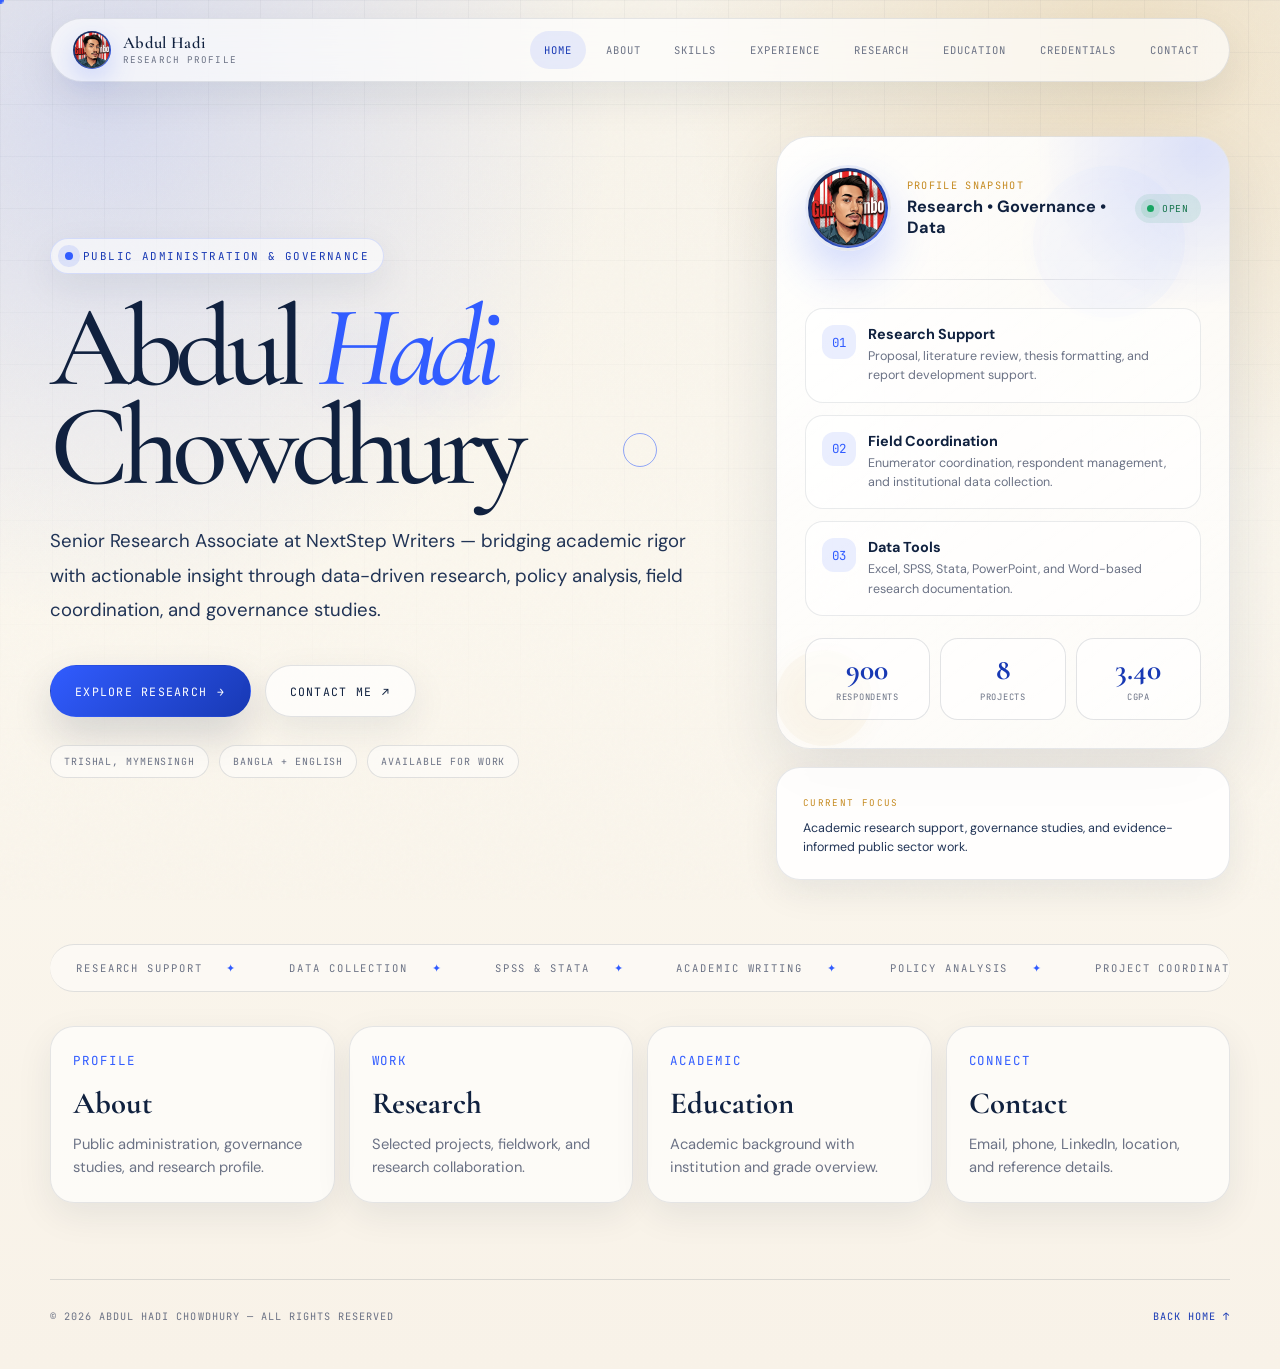
==== commit 6ccc9914: "Add files via upload" ====
--- a/index.html
+++ b/index.html
@@ -3,8 +3,18 @@
 <head>
 <meta charset="UTF-8" />
 <meta name="viewport" content="width=device-width, initial-scale=1.0" />
-<title>Abdul Hadi Chowdhury — Research Profile</title>
-<meta name="description" content="Profile of Abdul Hadi Chowdhury — Public Administration & Governance Studies student and Senior Research Associate." />
+<title>Abdul Hadi Chowdhury | Research Portfolio</title>
+<meta name="description" content="Research portfolio of Abdul Hadi Chowdhury, including public administration, governance studies, research projects, education, credentials, and contact information." />
+<meta name="robots" content="index, follow" />
+<link rel="canonical" href="https://abdulhadi063.github.io/my-portfolio/" />
+<meta property="og:title" content="Abdul Hadi Chowdhury | Research Portfolio" />
+<meta property="og:description" content="Research portfolio of Abdul Hadi Chowdhury, including public administration, governance studies, research projects, education, credentials, and contact information." />
+<meta property="og:type" content="website" />
+<meta property="og:url" content="https://abdulhadi063.github.io/my-portfolio/" />
+<meta name="twitter:card" content="summary_large_image" />
+<meta name="twitter:title" content="Abdul Hadi Chowdhury | Research Portfolio" />
+<meta name="twitter:description" content="Research portfolio of Abdul Hadi Chowdhury, including public administration, governance studies, research projects, education, credentials, and contact information." />
+
 <link rel="preconnect" href="https://fonts.googleapis.com">
 <link rel="preconnect" href="https://fonts.gstatic.com" crossorigin>
 <link href="https://fonts.googleapis.com/css2?family=Cormorant+Garamond:ital,wght@0,400;0,500;0,600;1,500&family=DM+Sans:wght@300;400;500;600;700&family=JetBrains+Mono:wght@400;500;600&display=swap" rel="stylesheet">
@@ -395,11 +405,12 @@
     right: auto;
     bottom: auto;
     z-index: 2;
-    width: min(100%, 330px);
-    margin: 18px 0 0 auto;
-    padding: 18px 20px;
+    width: 100%;
+    max-width: none;
+    margin: 18px 0 0 0;
+    padding: 22px 26px;
     border: 1px solid rgba(16, 33, 63, 0.10);
-    border-radius: 22px;
+    border-radius: 24px;
     background: rgba(255,255,255,0.88);
     box-shadow: var(--shadow-soft);
     backdrop-filter: blur(10px);
@@ -417,8 +428,8 @@
   @keyframes slideStrip { to { transform: translateX(-50%); } }
 
   .section-head { display: grid; grid-template-columns: minmax(0, 0.86fr) minmax(260px, 0.44fr); gap: 44px; align-items: end; margin-bottom: 48px; }
-  .section-label { display: inline-flex; align-items: center; gap: 10px; color: var(--accent-deep); font-family: 'JetBrains Mono', monospace; font-size: 0.66rem; letter-spacing: 0.16em; text-transform: uppercase; }
-  .section-label::before { content: attr(data-num); width: 30px; height: 30px; display: grid; place-items: center; border: 1px solid rgba(49,92,255,0.20); border-radius: 50%; background: rgba(255,255,255,0.58); color: var(--accent); letter-spacing: 0; }
+  .section-label { display: inline-flex; align-items: center; gap: 0; color: var(--accent-deep); font-family: 'JetBrains Mono', monospace; font-size: 0.88rem; letter-spacing: 0.18em; text-transform: uppercase; font-weight: 600; }
+  .section-label::before { display: none; content: none; }
   .section-title { margin-top: 18px; font-family: 'Cormorant Garamond', serif; font-size: clamp(2.7rem, 5vw, 4.85rem); line-height: 0.98; font-weight: 500; letter-spacing: -0.045em; }
   .section-title em { color: var(--gold); font-style: italic; }
   .section-intro { color: var(--muted); line-height: 1.75; font-size: 0.98rem; }
@@ -426,9 +437,9 @@
   .home-directory { margin-top: 34px; display: grid; grid-template-columns: repeat(4, 1fr); gap: 14px; }
   .directory-card { text-decoration: none; padding: 22px; min-height: 142px; border-radius: 24px; border: 1px solid rgba(16, 33, 63, 0.10); background: rgba(255,255,255,0.62); box-shadow: var(--shadow-soft); transition: transform 0.18s ease, background 0.18s ease, border-color 0.18s ease; }
   .directory-card:hover { transform: translateY(-6px); background: rgba(255,255,255,0.88); border-color: rgba(49,92,255,0.24); }
-  .directory-card span { color: var(--accent); font-family: 'JetBrains Mono', monospace; font-size: 0.62rem; letter-spacing: 0.14em; text-transform: uppercase; }
-  .directory-card h3 { margin-top: 18px; font-family: 'Cormorant Garamond', serif; font-size: 1.55rem; line-height: 1.05; }
-  .directory-card p { margin-top: 10px; color: var(--muted); font-size: 0.82rem; line-height: 1.55; }
+  .directory-card span { display: inline-block; color: var(--accent); font-family: 'JetBrains Mono', monospace; font-size: 0.78rem; letter-spacing: 0.16em; text-transform: uppercase; }
+  .directory-card h3 { margin-top: 18px; font-family: 'Cormorant Garamond', serif; font-size: 1.92rem; line-height: 1.05; }
+  .directory-card p { margin-top: 12px; color: var(--muted); font-size: 0.92rem; line-height: 1.6; }
 
   .about-grid { display: grid; grid-template-columns: minmax(0, 0.98fr) minmax(320px, 0.72fr); gap: 28px; }
   .glass-card { border: 1px solid rgba(16, 33, 63, 0.10); border-radius: var(--radius-lg); background: rgba(255,255,255,0.68); box-shadow: var(--shadow-soft); backdrop-filter: blur(14px); }
@@ -595,6 +606,100 @@
   @media (prefers-reduced-motion: reduce) {
     *, *::before, *::after { animation-duration: 0.01ms !important; animation-iteration-count: 1 !important; scroll-behavior: auto !important; transition-duration: 0.01ms !important; }
   }
+
+
+  .credentials-grid {
+    display: grid;
+    grid-template-columns: repeat(2, minmax(0, 1fr));
+    gap: 28px;
+  }
+
+  .credential-card {
+    background: rgba(255,255,255,0.82);
+    border: 1px solid var(--line);
+    border-radius: 28px;
+    overflow: hidden;
+    box-shadow: var(--shadow-soft);
+    display: flex;
+    flex-direction: column;
+  }
+
+  .credential-media {
+    position: relative;
+    padding: 18px 18px 0;
+  }
+
+  .credential-media img {
+    display: block;
+    width: 100%;
+    height: auto;
+    border-radius: 22px;
+    border: 1px solid rgba(16, 33, 63, 0.08);
+    background: #fff;
+  }
+
+  .credential-body {
+    padding: 22px 22px 24px;
+    display: flex;
+    flex-direction: column;
+    gap: 12px;
+  }
+
+  .credential-type {
+    display: inline-flex;
+    align-items: center;
+    width: fit-content;
+    padding: 8px 12px;
+    border-radius: 999px;
+    background: var(--accent-soft);
+    color: var(--accent-deep);
+    font-family: 'JetBrains Mono', monospace;
+    font-size: 0.62rem;
+    letter-spacing: 0.1em;
+    text-transform: uppercase;
+  }
+
+  .credential-title {
+    margin: 0;
+    font-size: 1.28rem;
+    line-height: 1.2;
+    color: var(--ink);
+  }
+
+  .credential-meta {
+    display: flex;
+    flex-wrap: wrap;
+    gap: 10px;
+  }
+
+  .credential-meta span {
+    padding: 8px 12px;
+    border-radius: 999px;
+    background: rgba(16, 33, 63, 0.06);
+    color: var(--ink-soft);
+    font-size: 0.78rem;
+    font-weight: 500;
+  }
+
+  .credential-desc {
+    margin: 0;
+    color: var(--ink-soft);
+    line-height: 1.72;
+  }
+
+  .credential-highlights {
+    margin: 4px 0 0;
+    padding-left: 18px;
+    color: var(--ink-soft);
+    line-height: 1.7;
+  }
+
+  .credential-highlights li + li { margin-top: 6px; }
+
+  @media (max-width: 980px) {
+    .credentials-grid { grid-template-columns: 1fr; }
+  }
+
 </style>
 </head>
 <body>
@@ -619,6 +724,7 @@
         <li><a href="#experience" data-page-link="experience">Experience</a></li>
         <li><a href="#research" data-page-link="research">Research</a></li>
         <li><a href="#education" data-page-link="education">Education</a></li>
+        <li><a href="#credentials" data-page-link="credentials">Credentials</a></li>
         <li><a href="#contact" data-page-link="contact">Contact</a></li>
       </ul>
     </div>
@@ -695,10 +801,10 @@
         </div>
 
         <div class="home-directory reveal">
-          <a href="#about" data-page-link="about" class="directory-card magnetic"><span>01 / Profile</span><h3>About</h3><p>Public administration, governance studies, and research profile.</p></a>
-          <a href="#research" data-page-link="research" class="directory-card magnetic"><span>02 / Work</span><h3>Research</h3><p>Selected projects, fieldwork, and research collaboration.</p></a>
-          <a href="#education" data-page-link="education" class="directory-card magnetic"><span>03 / Academic</span><h3>Education</h3><p>Academic background with institution and grade overview.</p></a>
-          <a href="#contact" data-page-link="contact" class="directory-card magnetic"><span>04 / Connect</span><h3>Contact</h3><p>Email, phone, LinkedIn, location, and reference details.</p></a>
+          <a href="#about" data-page-link="about" class="directory-card magnetic"><span>Profile</span><h3>About</h3><p>Public administration, governance studies, and research profile.</p></a>
+          <a href="#research" data-page-link="research" class="directory-card magnetic"><span>Work</span><h3>Research</h3><p>Selected projects, fieldwork, and research collaboration.</p></a>
+          <a href="#education" data-page-link="education" class="directory-card magnetic"><span>Academic</span><h3>Education</h3><p>Academic background with institution and grade overview.</p></a>
+          <a href="#contact" data-page-link="contact" class="directory-card magnetic"><span>Connect</span><h3>Contact</h3><p>Email, phone, LinkedIn, location, and reference details.</p></a>
         </div>
       </div>
     </section>
@@ -826,11 +932,66 @@
       </div>
     </section>
 
+
+
+    <section class="site-page" data-page="credentials" id="credentials">
+      <div class="page-shell">
+        <div class="section-head reveal">
+          <div>
+            <div class="section-label" data-num="06">Credentials</div>
+            <h2 class="section-title">Selected <em>credentials</em></h2>
+          </div>
+          <p class="section-intro">Certified learning and documented field experience that strengthen my academic, research, and project implementation profile.</p>
+        </div>
+        <div class="credentials-grid">
+          <article class="credential-card reveal">
+            <div class="credential-media">
+              <img src="[data-uri]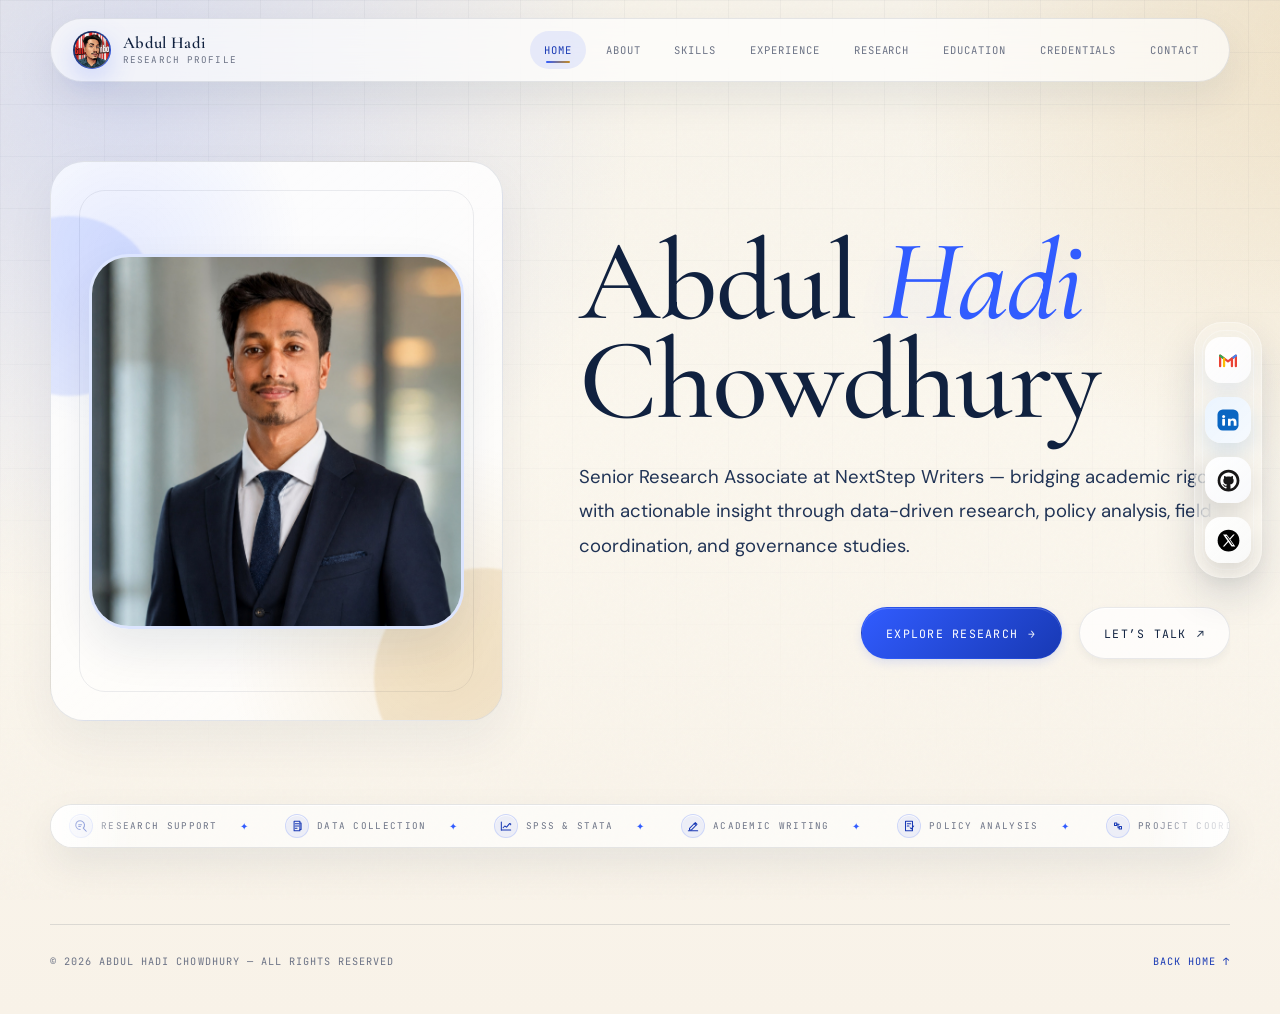
==== commit fcd30372: "Add files via upload" ====
--- a/index.html
+++ b/index.html
@@ -293,13 +293,13 @@
     font-size: clamp(4.1rem, 9vw, 8.8rem);
     line-height: 0.86;
     font-weight: 500;
-    letter-spacing: -0.065em;
+    letter-spacing: -0.015em;
     color: var(--ink);
   }
   .hero h1 em { color: var(--accent); font-style: italic; text-shadow: 0 18px 40px rgba(49, 92, 255, 0.12); }
   .hero-subtitle { margin-top: 28px; max-width: 655px; color: var(--ink-soft); font-size: clamp(1rem, 1.45vw, 1.18rem); line-height: 1.85; }
 
-  .hero-actions { margin-top: 38px; display: flex; align-items: center; flex-wrap: wrap; gap: 14px; }
+  .hero-actions { margin-top: 38px; display: flex; align-items: center; justify-content: flex-end; flex-wrap: wrap; gap: 14px; width: 100%; }
 
   .btn {
     --btn-bg: var(--ink);
@@ -338,93 +338,62 @@
   .btn.primary { --btn-bg: linear-gradient(135deg, var(--accent), var(--accent-deep)); }
   .btn.secondary { --btn-bg: rgba(255,255,255,0.68); --btn-text: var(--ink); border-color: var(--line); box-shadow: var(--shadow-soft); }
 
-  .quick-meta { margin-top: 28px; display: flex; flex-wrap: wrap; gap: 10px; }
-  .meta-pill { padding: 9px 13px; border: 1px solid var(--line); border-radius: 999px; background: rgba(255,255,255,0.48); color: var(--muted); font-family: 'JetBrains Mono', monospace; font-size: 0.62rem; letter-spacing: 0.09em; text-transform: uppercase; }
-
-  .hero-visual { position: relative; min-height: 560px; }
-  .orb { position: absolute; border-radius: 999px; opacity: 0.8; animation: floatOrb 5.8s ease-in-out infinite; }
-  .orb.one { width: 152px; height: 152px; background: rgba(49, 92, 255, 0.14); right: 10%; top: 4%; }
-  .orb.two { width: 96px; height: 96px; background: rgba(197, 138, 32, 0.18); left: 0; bottom: 18%; animation-delay: -2.5s; }
-  @keyframes floatOrb { 0%, 100% { transform: translateY(0) translateX(0); } 50% { transform: translateY(-16px) translateX(10px); } }
-
-  .profile-card {
+  .skill-strip {
+    margin-top: 16px;
+    border: 1px solid rgba(16, 33, 63, 0.10);
+    background: rgba(255,255,255,0.54);
+    overflow: hidden;
+    border-radius: 999px;
+    box-shadow: inset 0 1px 0 rgba(255,255,255,0.68), var(--shadow-soft);
+  }
+  .strip-track {
+    display: flex;
+    align-items: center;
+    width: max-content;
+    animation: slideStrip 28s linear infinite;
+    will-change: transform;
+  }
+  .strip-track:hover { animation-play-state: paused; }
+  .strip-item {
+    display: inline-flex;
+    align-items: center;
+    gap: 10px;
+    padding: 15px 24px;
+    white-space: nowrap;
+    color: var(--muted);
+    font-family: 'JetBrains Mono', monospace;
+    font-size: 0.66rem;
+    letter-spacing: 0.16em;
+    text-transform: uppercase;
     position: relative;
-    z-index: 1;
-    padding: 28px;
-    border: 1px solid rgba(16, 33, 63, 0.10);
-    border-radius: var(--radius-xl);
-    background: linear-gradient(145deg, rgba(255,255,255,0.92), rgba(255,255,255,0.60));
-    backdrop-filter: blur(14px);
-    box-shadow: var(--shadow);
-    overflow: hidden;
-  }
-  .profile-card::before { content: ""; position: absolute; width: 340px; height: 340px; right: -140px; top: -160px; border-radius: 50%; background: radial-gradient(circle, rgba(49,92,255,0.16), transparent 68%); }
-  .profile-header { display: flex; align-items: center; gap: 16px; position: relative; }
-  .avatar {
-    width: 86px;
-    height: 86px;
-    border-radius: 50%;
-    display: grid;
+  }
+  .strip-item::after {
+    content: "✦";
+    color: var(--accent);
+    margin-left: 18px;
+    font-size: 0.72rem;
+  }
+  .strip-icon {
+    width: 30px;
+    height: 30px;
+    display: inline-grid;
     place-items: center;
-    background: linear-gradient(135deg, var(--ink), var(--accent));
-    color: #fff;
-    font-family: 'Cormorant Garamond', serif;
-    font-size: 2rem;
-    font-weight: 600;
-    box-shadow: 0 22px 44px rgba(49,92,255,0.22);
-    overflow: hidden;
-    border: 3px solid rgba(255, 255, 255, 0.88);
+    border-radius: 999px;
+    color: var(--accent-deep);
+    background: rgba(49, 92, 255, 0.08);
+    border: 1px solid rgba(49, 92, 255, 0.16);
+    box-shadow: inset 0 1px 0 rgba(255,255,255,0.72);
     flex: 0 0 auto;
   }
-
-  .avatar img {
-    width: 100%;
-    height: 100%;
-    object-fit: cover;
-    object-position: center;
-    border-radius: inherit;
-  }
-
-  .profile-kicker { font-family: 'JetBrains Mono', monospace; font-size: 0.64rem; letter-spacing: 0.13em; color: var(--gold); text-transform: uppercase; }
-  .profile-title { margin-top: 4px; font-size: 1.02rem; font-weight: 700; color: var(--ink); }
-  .availability { margin-left: auto; display: inline-flex; align-items: center; gap: 8px; padding: 8px 12px; border-radius: 999px; background: rgba(20, 153, 95, 0.10); color: #14734b; font-family: 'JetBrains Mono', monospace; font-size: 0.6rem; letter-spacing: 0.08em; text-transform: uppercase; white-space: nowrap; }
-  .availability::before { content: ""; width: 7px; height: 7px; border-radius: 50%; background: #18a562; box-shadow: 0 0 0 6px rgba(24, 165, 98, 0.12); }
-  .profile-divider { margin: 28px 0; height: 1px; background: linear-gradient(90deg, transparent, var(--line), transparent); }
-  .focus-list { display: grid; gap: 12px; }
-  .focus-item { display: flex; align-items: flex-start; gap: 12px; padding: 16px; border-radius: 18px; border: 1px solid rgba(16, 33, 63, 0.09); background: rgba(255, 255, 255, 0.58); transition: transform 0.18s ease, border-color 0.18s ease, background 0.18s ease; }
-  .focus-item:hover { transform: translateX(5px); border-color: rgba(49, 92, 255, 0.22); background: rgba(255, 255, 255, 0.86); }
-  .focus-icon { width: 34px; height: 34px; flex: 0 0 auto; border-radius: 12px; display: grid; place-items: center; background: var(--accent-soft); color: var(--accent); font-family: 'JetBrains Mono', monospace; font-size: 0.78rem; }
-  .focus-item h3 { font-size: 0.9rem; font-weight: 700; }
-  .focus-item p { margin-top: 4px; color: var(--muted); font-size: 0.78rem; line-height: 1.55; }
-  .profile-stats { margin-top: 22px; display: grid; grid-template-columns: repeat(3, 1fr); gap: 10px; }
-  .mini-stat { padding: 16px 12px; border-radius: 18px; border: 1px solid var(--line); background: rgba(255,255,255,0.60); text-align: center; }
-  .mini-stat strong { display: block; font-family: 'Cormorant Garamond', serif; font-size: 1.85rem; line-height: 1; color: var(--accent-deep); }
-  .mini-stat span { display: block; margin-top: 6px; color: var(--muted); font-family: 'JetBrains Mono', monospace; font-size: 0.55rem; letter-spacing: 0.08em; text-transform: uppercase; }
-  .floating-note {
-    position: relative;
-    right: auto;
-    bottom: auto;
-    z-index: 2;
-    width: 100%;
-    max-width: none;
-    margin: 18px 0 0 0;
-    padding: 22px 26px;
-    border: 1px solid rgba(16, 33, 63, 0.10);
-    border-radius: 24px;
-    background: rgba(255,255,255,0.88);
-    box-shadow: var(--shadow-soft);
-    backdrop-filter: blur(10px);
-    animation: floatNote 4.2s ease-in-out infinite;
-  }
-  @keyframes floatNote { 0%, 100% { transform: translateY(0); } 50% { transform: translateY(-7px); } }
-  .floating-note span { font-family: 'JetBrains Mono', monospace; color: var(--gold); font-size: 0.58rem; letter-spacing: 0.15em; text-transform: uppercase; }
-  .floating-note p { margin-top: 8px; color: var(--ink-soft); line-height: 1.55; font-size: 0.78rem; }
-
-  .skill-strip { margin-top: 16px; border-top: 1px solid var(--line); border-bottom: 1px solid var(--line); background: rgba(255,255,255,0.44); overflow: hidden; border-radius: 999px; }
-  .strip-track { display: flex; width: max-content; animation: slideStrip 18s linear infinite; }
-  .strip-track:hover { animation-play-state: paused; }
-  .strip-item { display: inline-flex; align-items: center; gap: 24px; padding: 16px 26px; white-space: nowrap; color: var(--muted); font-family: 'JetBrains Mono', monospace; font-size: 0.66rem; letter-spacing: 0.18em; text-transform: uppercase; }
-  .strip-item::after { content: "✦"; color: var(--accent); }
+  .strip-icon svg {
+    width: 17px;
+    height: 17px;
+    fill: none;
+    stroke: currentColor;
+    stroke-width: 1.75;
+    stroke-linecap: round;
+    stroke-linejoin: round;
+  }
   @keyframes slideStrip { to { transform: translateX(-50%); } }
 
   .section-head { display: grid; grid-template-columns: minmax(0, 0.86fr) minmax(260px, 0.44fr); gap: 44px; align-items: end; margin-bottom: 48px; }
@@ -433,13 +402,6 @@
   .section-title { margin-top: 18px; font-family: 'Cormorant Garamond', serif; font-size: clamp(2.7rem, 5vw, 4.85rem); line-height: 0.98; font-weight: 500; letter-spacing: -0.045em; }
   .section-title em { color: var(--gold); font-style: italic; }
   .section-intro { color: var(--muted); line-height: 1.75; font-size: 0.98rem; }
-
-  .home-directory { margin-top: 34px; display: grid; grid-template-columns: repeat(4, 1fr); gap: 14px; }
-  .directory-card { text-decoration: none; padding: 22px; min-height: 142px; border-radius: 24px; border: 1px solid rgba(16, 33, 63, 0.10); background: rgba(255,255,255,0.62); box-shadow: var(--shadow-soft); transition: transform 0.18s ease, background 0.18s ease, border-color 0.18s ease; }
-  .directory-card:hover { transform: translateY(-6px); background: rgba(255,255,255,0.88); border-color: rgba(49,92,255,0.24); }
-  .directory-card span { display: inline-block; color: var(--accent); font-family: 'JetBrains Mono', monospace; font-size: 0.78rem; letter-spacing: 0.16em; text-transform: uppercase; }
-  .directory-card h3 { margin-top: 18px; font-family: 'Cormorant Garamond', serif; font-size: 1.92rem; line-height: 1.05; }
-  .directory-card p { margin-top: 12px; color: var(--muted); font-size: 0.92rem; line-height: 1.6; }
 
   .about-grid { display: grid; grid-template-columns: minmax(0, 0.98fr) minmax(320px, 0.72fr); gap: 28px; }
   .glass-card { border: 1px solid rgba(16, 33, 63, 0.10); border-radius: var(--radius-lg); background: rgba(255,255,255,0.68); box-shadow: var(--shadow-soft); backdrop-filter: blur(14px); }
@@ -538,8 +500,6 @@
   .contact-lead h2 { font-family: 'Cormorant Garamond', serif; font-size: clamp(3rem, 6vw, 5.4rem); line-height: 0.95; letter-spacing: -0.055em; font-weight: 500; }
   .contact-lead h2 em { color: var(--accent); font-style: italic; }
   .contact-lead p { margin-top: 24px; color: var(--ink-soft); line-height: 1.8; max-width: 560px; }
-  .language-row { margin-top: 28px; display: flex; flex-wrap: wrap; gap: 10px; }
-  .language-row span { padding: 9px 13px; border-radius: 999px; border: 1px solid var(--line); background: rgba(255,255,255,0.62); color: var(--muted); font-family: 'JetBrains Mono', monospace; font-size: 0.62rem; letter-spacing: 0.1em; text-transform: uppercase; }
   .contact-panel { padding: 24px; }
   .contact-link { display: grid; grid-template-columns: minmax(0, 1fr) auto; gap: 16px; align-items: center; padding: 19px 4px; border-bottom: 1px solid var(--line); text-decoration: none; transition: padding-left 0.18s ease, color 0.18s ease; }
   .contact-link:first-child { border-top: 1px solid var(--line); }
@@ -565,13 +525,10 @@
   .tilt-card { transform-style: preserve-3d; }
 
   @media (max-width: 1080px) {
-    .home-directory { grid-template-columns: repeat(2, 1fr); }
   }
 
   @media (max-width: 980px) {
     .hero-grid, .about-grid, .skills-layout, .section-head, .contact-wrap { grid-template-columns: 1fr; }
-    .hero-visual { min-height: auto; }
-    .floating-note { width: 100%; margin: 18px 0 0 0; }
     .projects-grid { grid-template-columns: repeat(2, 1fr); }
   }
 
@@ -699,18 +656,2787 @@
   @media (max-width: 980px) {
     .credentials-grid { grid-template-columns: 1fr; }
   }
+    .social-rail::before {
+      border-radius: 999px;
+    }
+    .rail-link::after {
+      display: none;
+    }
+
+
+  .contact-panel .contact-link:not(.contact-feature) {
+    grid-template-columns: minmax(0, 1fr) auto !important;
+    gap: 16px !important;
+    padding: 19px 4px !important;
+  }
+/* Right-side floating social bar */
+  .social-rail {
+    position: fixed;
+    right: 18px;
+    top: 50%;
+    transform: translateY(-50%);
+    z-index: 60;
+    display: flex;
+    flex-direction: column;
+    gap: 14px;
+    padding: 14px 10px;
+    border-radius: 28px;
+    background: rgba(255, 255, 255, 0.18);
+    border: 1px solid rgba(255, 255, 255, 0.32);
+    box-shadow: 0 18px 40px rgba(16, 33, 63, 0.14);
+    backdrop-filter: blur(14px);
+    -webkit-backdrop-filter: blur(14px);
+  }
+
+  .social-rail::before {
+    content: "";
+    position: absolute;
+    inset: 7px;
+    border-radius: 22px;
+    border: 1px solid rgba(255, 255, 255, 0.34);
+    pointer-events: none;
+  }
+
+  .rail-link {
+    position: relative;
+    width: 46px;
+    height: 46px;
+    border-radius: 16px;
+    display: grid;
+    place-items: center;
+    text-decoration: none;
+    transition: transform 0.18s ease, box-shadow 0.18s ease, background 0.18s ease;
+  }
+
+  .rail-link svg {
+    width: 28px;
+    height: 28px;
+    display: block;
+  }
+
+  .rail-link:hover,
+  .rail-link:focus-visible {
+    transform: translateX(-4px) scale(1.04);
+  }
+
+  .rail-email {
+    background: linear-gradient(135deg, rgba(255,255,255,0.92), rgba(250,251,255,0.86));
+    box-shadow: 0 10px 24px rgba(66, 133, 244, 0.12);
+  }
+
+  .rail-linkedin {
+    background: linear-gradient(135deg, rgba(234,244,255,0.96), rgba(245,249,255,0.92));
+    box-shadow: 0 10px 24px rgba(10, 102, 194, 0.16);
+  }
+
+  .rail-link::after {
+    content: attr(data-label);
+    position: absolute;
+    right: calc(100% + 12px);
+    top: 50%;
+    transform: translateY(-50%) translateX(8px);
+    opacity: 0;
+    pointer-events: none;
+    white-space: nowrap;
+    padding: 7px 10px;
+    border-radius: 999px;
+    background: rgba(255,255,255,0.94);
+    color: var(--ink);
+    border: 1px solid rgba(16, 33, 63, 0.08);
+    box-shadow: 0 10px 24px rgba(16, 33, 63, 0.10);
+    font-family: 'JetBrains Mono', monospace;
+    font-size: 0.60rem;
+    letter-spacing: 0.08em;
+    text-transform: uppercase;
+    transition: opacity 0.18s ease, transform 0.18s ease;
+  }
+
+  .rail-link:hover::after,
+  .rail-link:focus-visible::after {
+    opacity: 1;
+    transform: translateY(-50%) translateX(0);
+  }
+
+  @media (max-width: 900px) {
+    .social-rail {
+      right: 12px;
+      gap: 12px;
+      padding: 12px 9px;
+    }
+    .rail-link {
+      width: 42px;
+      height: 42px;
+      border-radius: 14px;
+    }
+    .rail-link svg {
+      width: 25px;
+      height: 25px;
+    }
+  }
+
+  @media (max-width: 640px) {
+    .social-rail {
+      top: auto;
+      bottom: 14px;
+      right: 10px;
+      transform: none;
+      flex-direction: row;
+      border-radius: 999px;
+      padding: 10px 12px;
+    }
+
+    .social-rail::before {
+      border-radius: 999px;
+    }
+
+    .rail-link::after {
+      display: none;
+    }
+  }
+
+
+  .rail-github {
+    background: linear-gradient(135deg, rgba(255,255,255,0.96), rgba(247,248,252,0.92));
+    box-shadow: 0 10px 24px rgba(24, 23, 23, 0.14);
+  }
+
+  .rail-x {
+    background: linear-gradient(135deg, rgba(255,255,255,0.94), rgba(248,248,248,0.90));
+    box-shadow: 0 10px 24px rgba(0, 0, 0, 0.14);
+  }
+
+  .rail-github svg,
+  .rail-x svg {
+    width: 29px;
+    height: 29px;
+  }
+
+  .rail-github:hover,
+  .rail-github:focus-visible {
+    box-shadow: 0 16px 30px rgba(24, 23, 23, 0.20);
+  }
+
+  .rail-x:hover,
+  .rail-x:focus-visible {
+    box-shadow: 0 16px 30px rgba(0, 0, 0, 0.20);
+  }
+
+
+  .hero-grid-reversed {
+    grid-template-columns: minmax(320px, 0.82fr) minmax(0, 1.18fr);
+    gap: 76px;
+  }
+
+  .hero-copy-right {
+    align-self: center;
+  }
+
+  .hero-photo-wrap {
+    position: relative;
+    min-height: 610px;
+    display: flex;
+    align-items: center;
+  }
+
+  .hero-photo-card {
+    position: relative;
+    width: 100%;
+    min-height: 560px;
+    border-radius: var(--radius-xl);
+    border: 1px solid rgba(16, 33, 63, 0.10);
+    background:
+      radial-gradient(circle at 18% 12%, rgba(49, 92, 255, 0.14), transparent 30%),
+      radial-gradient(circle at 84% 86%, rgba(197, 138, 32, 0.14), transparent 34%),
+      linear-gradient(145deg, rgba(255,255,255,0.92), rgba(255,255,255,0.58));
+    box-shadow: var(--shadow);
+    overflow: hidden;
+    display: flex;
+    flex-direction: column;
+    justify-content: center;
+    padding: 42px 38px;
+  }
+
+  .hero-photo-card::before {
+    content: "";
+    position: absolute;
+    inset: 28px;
+    border-radius: 28px;
+    border: 1px solid rgba(16, 33, 63, 0.08);
+    pointer-events: none;
+  }
+
+  .photo-glow {
+    position: absolute;
+    border-radius: 999px;
+    pointer-events: none;
+    filter: blur(1px);
+  }
+
+  .photo-glow.one {
+    width: 180px;
+    height: 180px;
+    left: -72px;
+    top: 54px;
+    background: rgba(49, 92, 255, 0.13);
+  }
+
+  .photo-glow.two {
+    width: 220px;
+    height: 220px;
+    right: -92px;
+    bottom: -68px;
+    background: rgba(197, 138, 32, 0.16);
+  }
+
+  .hero-photo-frame {
+    position: relative;
+    z-index: 1;
+    width: min(100%, 360px);
+    aspect-ratio: 1 / 1;
+    margin: 0 auto;
+    border-radius: 42px;
+    padding: 16px;
+    background: linear-gradient(145deg, rgba(255,255,255,0.96), rgba(241,244,255,0.78));
+    border: 1px solid rgba(49, 92, 255, 0.14);
+    box-shadow:
+      0 24px 56px rgba(16, 33, 63, 0.14),
+      inset 0 1px 0 rgba(255,255,255,0.86);
+  }
+
+  .hero-photo-frame img {
+    width: 100%;
+    height: 100%;
+    object-fit: cover;
+    object-position: center;
+    border-radius: 30px;
+    border: 1px solid rgba(16, 33, 63, 0.08);
+    background: rgba(255,255,255,0.72);
+  }
+  .hero-photo-frame img.profile-portrait {
+    object-position: center 40%;
+    filter: saturate(1.02) contrast(1.01);
+  }
+
+
+  @media (max-width: 980px) {
+    .hero-grid-reversed {
+      grid-template-columns: 1fr;
+      gap: 42px;
+    }
+
+    .hero-photo-wrap {
+      min-height: auto;
+      order: 1;
+    }
+
+    .hero-copy-right {
+      order: 2;
+    }
+
+    .hero-photo-card {
+      min-height: auto;
+      padding: 28px;
+    }
+  }
+
+  @media (max-width: 520px) {
+    .hero-photo-card {
+      padding: 22px;
+      border-radius: 28px;
+    }
+
+    .hero-photo-frame {
+      border-radius: 30px;
+      padding: 12px;
+    }
+
+    .hero-photo-frame img {
+      border-radius: 22px;
+    }
+  }
+
+
+  /* Force-remove hero eyebrow label */
+  .hero-copy-right > .eyebrow,
+  .hero-copy > .eyebrow {
+    display: none !important;
+  }
+
+
+  /* Move the home skill ticker upward for above-the-fold visibility */
+  #home .skill-strip {
+    margin-top: -60px;
+    position: relative;
+    z-index: 4;
+  }
+
+  #home .hero {
+    padding-bottom: 0px;
+  }
+
+  @media (max-width: 980px) {
+    #home .skill-strip {
+      margin-top: 18px;
+    }
+  }
+
+
+  /* Move the visible home hero content upward */
+  #home {
+    padding-top: 108px;
+  }
+
+  #home .hero {
+    margin-top: -34px;
+    min-height: calc(100vh - 110px);
+  }
+
+  #home .hero-grid-reversed,
+  #home .hero-grid {
+    transform: translateY(-28px);
+  }
+
+  @media (max-width: 980px) {
+    #home {
+      padding-top: 118px;
+    }
+
+    #home .hero {
+      margin-top: 0;
+    }
+
+    #home .hero-grid-reversed,
+    #home .hero-grid {
+      transform: none;
+    }
+  }
+
+
+  .contact-action-row {
+    margin-top: 28px;
+    display: flex;
+    flex-wrap: wrap;
+    gap: 14px;
+    align-items: center;
+  }
+
+  .contact-action-row .btn {
+    min-height: 50px;
+  }
+
+  @media (max-width: 520px) {
+    .contact-action-row .btn {
+      width: 100%;
+    }
+  }
+
+
+  #contact .contact-panel {
+    align-self: start;
+  }
+
+  /* Improve spacing in the hero name so letters do not visually touch */
+  .hero h1 {
+    font-kerning: normal;
+    text-rendering: geometricPrecision;
+  }
+
+  .contact-reference-bottom {
+    width: min(560px, 100%);
+    margin: 34px auto 0;
+    padding: 24px 28px;
+  }
+
+  #contact .contact-reference-bottom {
+    display: block;
+  }
+
+  @media (max-width: 980px) {
+    .contact-reference-bottom {
+      margin-top: 24px;
+    }
+  }
+
+
+  /* Featured Email and LinkedIn rows on contact page */
+  .contact-feature {
+    grid-template-columns: auto minmax(0, 1fr) auto !important;
+    gap: 18px !important;
+    padding: 18px 20px !important;
+    margin: 0 0 14px 0 !important;
+    border: 1px solid rgba(16, 33, 63, 0.10) !important;
+    border-radius: 28px;
+    background: rgba(255, 255, 255, 0.72);
+    box-shadow: 0 12px 28px rgba(16, 33, 63, 0.06);
+    transition: transform 0.18s ease, box-shadow 0.18s ease, border-color 0.18s ease;
+  }
+  .contact-feature:first-child {
+    border-top: 1px solid rgba(16, 33, 63, 0.10) !important;
+  }
+  .contact-feature:hover {
+    padding-left: 20px !important;
+    transform: translateY(-2px);
+    border-color: rgba(49, 92, 255, 0.22) !important;
+    box-shadow: 0 16px 34px rgba(49, 92, 255, 0.10);
+  }
+  .contact-feature .contact-label {
+    color: var(--ink-soft);
+    font-family: 'DM Sans', system-ui, sans-serif;
+    font-size: 1.42rem;
+    font-weight: 700;
+    letter-spacing: -0.02em;
+    text-transform: none;
+  }
+  .contact-feature .contact-value {
+    display: block;
+    margin-top: 6px;
+    color: var(--ink-soft);
+    font-size: 0.92rem;
+    line-height: 1.35;
+    word-break: break-word;
+  }
+  .contact-logo-badge {
+    width: 58px;
+    height: 58px;
+    border-radius: 18px;
+    display: grid;
+    place-items: center;
+    flex-shrink: 0;
+  }
+  .contact-logo-badge svg {
+    display: block;
+  }
+  .email-logo-badge {
+    background: linear-gradient(135deg, rgba(255,255,255,0.96), rgba(250,251,255,0.88));
+    box-shadow: 0 10px 22px rgba(66, 133, 244, 0.12);
+    border: 1px solid rgba(16, 33, 63, 0.06);
+  }
+  .email-logo-badge svg {
+    width: 34px;
+    height: 34px;
+  }
+  .linkedin-logo-badge {
+    background: #0A66C2;
+    box-shadow: 0 10px 22px rgba(10, 102, 194, 0.20);
+  }
+  .linkedin-logo-badge svg {
+    width: 28px;
+    height: 28px;
+  }
+  .contact-feature .arrow {
+    font-size: 1.24rem;
+    align-self: center;
+  }
+
+  /* Keep featured contact cards in three clean columns: icon | text | arrow */
+  #contact .contact-panel .contact-feature {
+    display: grid !important;
+    grid-template-columns: auto minmax(0, 1fr) auto !important;
+    align-items: center !important;
+    text-align: left !important;
+  }
+
+  #contact .contact-panel .contact-feature > div {
+    min-width: 0;
+  }
+
+  #contact .contact-panel .contact-feature .arrow {
+    justify-self: end !important;
+  }
+
+  @media (max-width: 520px) {
+    .contact-feature {
+      grid-template-columns: 48px minmax(0, 1fr) auto !important;
+      padding: 16px !important;
+      border-radius: 24px;
+    }
+    .contact-logo-badge {
+      width: 48px;
+      height: 48px;
+      border-radius: 16px;
+    }
+    .contact-feature .contact-label {
+      font-size: 1.18rem;
+    }
+    .contact-feature .contact-value {
+      font-size: 0.82rem;
+    }
+  }
+
+
+  /* Refinements: hero image polish, project detail cards, credential preview, mobile polish */
+  .hero-photo-card {
+    background:
+      radial-gradient(circle at 16% 16%, rgba(49, 92, 255, 0.11), transparent 30%),
+      radial-gradient(circle at 86% 88%, rgba(197, 138, 32, 0.12), transparent 34%),
+      linear-gradient(145deg, rgba(255,255,255,0.95), rgba(255,255,255,0.66)) !important;
+    box-shadow: 0 22px 60px rgba(16, 33, 63, 0.095) !important;
+  }
+
+  .hero-photo-frame {
+    width: min(100%, 382px) !important;
+    box-shadow:
+      0 20px 44px rgba(16, 33, 63, 0.12),
+      inset 0 1px 0 rgba(255,255,255,0.88) !important;
+  }
+
+  .hero-photo-frame img {
+    image-rendering: auto;
+    filter: saturate(1.04) contrast(1.02);
+  }
+
+  .project-card {
+    min-height: 380px;
+  }
+
+  .project-details {
+    position: relative;
+    margin-top: 18px;
+    display: grid;
+    gap: 10px;
+  }
+
+  .project-details div {
+    padding: 11px 12px;
+    border-radius: 16px;
+    border: 1px solid rgba(16, 33, 63, 0.08);
+    background: rgba(255,255,255,0.54);
+  }
+
+  .project-details span {
+    display: block;
+    color: var(--accent-deep);
+    font-family: 'JetBrains Mono', monospace;
+    font-size: 0.54rem;
+    letter-spacing: 0.12em;
+    text-transform: uppercase;
+    margin-bottom: 4px;
+  }
+
+  .project-details strong {
+    display: block;
+    color: var(--ink-soft);
+    font-size: 0.78rem;
+    line-height: 1.45;
+    font-weight: 500;
+  }
+
+  .credential-view {
+    width: fit-content;
+    margin-top: 4px;
+    padding: 11px 14px;
+    border-radius: 999px;
+    border: 1px solid rgba(49, 92, 255, 0.18);
+    background: rgba(49, 92, 255, 0.09);
+    color: var(--accent-deep);
+    font-family: 'JetBrains Mono', monospace;
+    font-size: 0.62rem;
+    letter-spacing: 0.08em;
+    text-transform: uppercase;
+    cursor: pointer;
+    transition: transform 0.18s ease, background 0.18s ease, border-color 0.18s ease;
+  }
+
+  .credential-view:hover {
+    transform: translateY(-2px);
+    background: rgba(49, 92, 255, 0.14);
+    border-color: rgba(49, 92, 255, 0.28);
+  }
+
+  .cert-modal {
+    position: fixed;
+    inset: 0;
+    z-index: 120;
+    display: none;
+    place-items: center;
+    padding: 28px;
+  }
+
+  .cert-modal.active {
+    display: grid;
+  }
+
+  .cert-modal-backdrop {
+    position: absolute;
+    inset: 0;
+    background: rgba(11, 20, 37, 0.62);
+    backdrop-filter: blur(10px);
+    -webkit-backdrop-filter: blur(10px);
+  }
+
+  .cert-modal-dialog {
+    position: relative;
+    width: min(980px, 100%);
+    max-height: 88vh;
+    padding: 16px;
+    border-radius: 28px;
+    background: rgba(255,255,255,0.92);
+    border: 1px solid rgba(255,255,255,0.44);
+    box-shadow: 0 30px 90px rgba(0,0,0,0.24);
+    overflow: auto;
+    animation: certIn 0.24s ease both;
+  }
+
+  .cert-modal-dialog img {
+    display: block;
+    width: 100%;
+    height: auto;
+    border-radius: 20px;
+    background: #fff;
+  }
+
+  .cert-modal-close {
+    position: sticky;
+    top: 0;
+    margin-left: auto;
+    margin-bottom: 10px;
+    width: 38px;
+    height: 38px;
+    border-radius: 50%;
+    border: 1px solid rgba(16,33,63,0.12);
+    background: #fff;
+    color: var(--ink);
+    font-size: 1.4rem;
+    line-height: 1;
+    cursor: pointer;
+    display: grid;
+    place-items: center;
+    z-index: 2;
+  }
+
+  @keyframes certIn {
+    from { opacity: 0; transform: translateY(12px) scale(0.985); }
+    to { opacity: 1; transform: translateY(0) scale(1); }
+  }
+
+  .site-page.active {
+    animation: pageIn 0.46s cubic-bezier(.22,.61,.36,1) both;
+  }
+
+  @media (max-width: 980px) {
+    .project-card {
+      min-height: auto;
+    }
+    .project-details {
+      grid-template-columns: 1fr;
+    }
+  }
+
+  @media (max-width: 780px) {
+    .hero-photo-wrap {
+      display: none;
+    }
+    .hero-copy-right {
+      text-align: center;
+    }
+    .hero-actions {
+      justify-content: center !important;
+    }
+    .contact-action-row {
+      justify-content: center;
+    }
+    .credential-media {
+      padding: 14px 14px 0;
+    }
+    .credential-body {
+      padding: 18px;
+    }
+  }
+
+  @media (max-width: 520px) {
+    .site-page {
+      padding-top: 112px;
+    }
+    .hero h1 {
+      font-size: clamp(3.2rem, 17vw, 4.8rem) !important;
+      line-height: 0.92;
+    }
+    .hero-subtitle {
+      font-size: 0.98rem;
+    }
+    .btn {
+      width: 100%;
+    }
+    .contact-panel {
+      padding: 18px;
+    }
+    .cert-modal {
+      padding: 12px;
+    }
+    .cert-modal-dialog {
+      border-radius: 22px;
+      padding: 12px;
+    }
+  }
+
+  @media (prefers-reduced-motion: reduce) {
+    .site-page.active,
+    .reveal,
+    .strip-track,
+    .cert-modal-dialog {
+      animation: none !important;
+      transition: none !important;
+    }
+  }
+
+
+  /* About section proportion refinement */
+  #about .about-grid {
+    grid-template-columns: minmax(0, 1.18fr) minmax(320px, 0.62fr) !important;
+    gap: 26px !important;
+    align-items: stretch !important;
+  }
+
+  #about .about-copy {
+    padding: 34px 42px !important;
+    height: 100%;
+  }
+
+  #about .about-copy p {
+    font-size: 0.98rem !important;
+    line-height: 1.72 !important;
+  }
+
+  #about .about-copy p + p {
+    margin-top: 14px !important;
+  }
+
+  #about .metric-grid {
+    height: 100% !important;
+    align-self: stretch !important;
+    display: grid !important;
+    grid-template-columns: repeat(2, minmax(0, 1fr)) !important;
+    grid-template-rows: repeat(2, minmax(0, 1fr)) !important;
+    gap: 12px !important;
+  }
+
+  #about .metric {
+    min-height: auto !important;
+    height: 100% !important;
+    padding: 24px !important;
+    display: flex !important;
+    flex-direction: column !important;
+    justify-content: center !important;
+  }
+
+  #about .metric strong {
+    font-size: clamp(2.85rem, 4.2vw, 3.85rem) !important;
+  }
+
+  #about .metric > span {
+    margin-top: 14px !important;
+  }
+
+  @media (max-width: 980px) {
+    #about .about-grid {
+      grid-template-columns: 1fr !important;
+    }
+
+    #about .metric-grid {
+      grid-template-rows: auto !important;
+    }
+  }
+
+  @media (max-width: 640px) {
+    #about .about-copy {
+      padding: 26px !important;
+    }
+
+    #about .metric-grid {
+      grid-template-columns: 1fr !important;
+    }
+  }
+
+
+  /* Restore research cards to previous taller layout */
+  #research .projects-grid {
+    grid-template-columns: repeat(3, minmax(0, 1fr)) !important;
+    gap: 18px !important;
+  }
+
+  #research .project-card {
+    min-height: 380px !important;
+    padding: 28px !important;
+  }
+
+  #research .project-title {
+    margin-top: 18px !important;
+    font-size: 1.34rem !important;
+    line-height: 1.24 !important;
+  }
+
+  #research .project-desc {
+    margin-top: 14px !important;
+    font-size: 0.87rem !important;
+    line-height: 1.66 !important;
+  }
+
+  #research .project-details {
+    margin-top: 18px !important;
+    grid-template-columns: 1fr !important;
+    gap: 10px !important;
+  }
+
+  #research .project-details div {
+    padding: 11px 12px !important;
+    border-radius: 16px !important;
+  }
+
+  #research .project-details span {
+    font-size: 0.54rem !important;
+    margin-bottom: 4px !important;
+  }
+
+  #research .project-details strong {
+    font-size: 0.78rem !important;
+    line-height: 1.45 !important;
+  }
+
+  #research .tag-row {
+    margin-top: 22px !important;
+  }
+
+  #research .project-tag {
+    padding: 7px 10px !important;
+    font-size: 0.58rem !important;
+  }
+
+  @media (max-width: 980px) {
+    #research .projects-grid {
+      grid-template-columns: repeat(2, minmax(0, 1fr)) !important;
+    }
+  }
+
+  @media (max-width: 780px) {
+    #research .projects-grid {
+      grid-template-columns: 1fr !important;
+    }
+
+    #research .project-card {
+      min-height: auto !important;
+    }
+  }
+
+
+
+  /* Research cards: keep tag/date row pinned to card bottom */
+  #research .project-card {
+    display: flex !important;
+    flex-direction: column !important;
+  }
+
+  #research .project-details {
+    margin-top: 18px !important;
+  }
+
+  #research .tag-row {
+    margin-top: auto !important;
+    padding-top: 18px !important;
+    align-items: center !important;
+  }
+
+
+  /* Hide custom cursor when pointer leaves the portfolio/window */
+  @media (hover: hover) and (pointer: fine) {
+    .cursor-dot,
+    .cursor-ring {
+      opacity: 0;
+      transition: opacity 0.12s ease;
+    }
+
+    .cursor-dot.cursor-visible,
+    .cursor-ring.cursor-visible {
+      opacity: 1;
+    }
+  }
+
+  /* Active navigation underline */
+  .nav-links a {
+    position: relative;
+  }
+
+  .nav-links a::after {
+    content: "";
+    position: absolute;
+    left: 50%;
+    bottom: 6px;
+    width: 24px;
+    height: 2px;
+    border-radius: 999px;
+    background: linear-gradient(90deg, var(--accent), var(--gold));
+    transform: translateX(-50%) scaleX(0);
+    transform-origin: center;
+    opacity: 0;
+    transition: transform 0.22s ease, opacity 0.22s ease;
+  }
+
+  .nav-links a.active::after,
+  .nav-links a:hover::after {
+    transform: translateX(-50%) scaleX(1);
+    opacity: 1;
+  }
+
+
+  /* Home hero photo: consolidated final visual rules */
+  #home .hero-photo-card {
+    border: 1px solid rgba(16, 33, 63, 0.10) !important;
+    border-radius: 34px !important;
+    box-shadow: 0 20px 50px rgba(16, 33, 63, 0.06) !important;
+  }
+
+  #home .hero-photo-card::before {
+    inset: 28px !important;
+    border: 1px solid rgba(16, 33, 63, 0.08) !important;
+    border-radius: 26px !important;
+  }
+
+  #home .hero-photo-frame {
+    animation: heroPhotoGentleFloat 6.5s ease-in-out infinite;
+    will-change: transform;
+    width: min(100%, 390px) !important;
+    padding: 24px !important;
+    border-radius: 40px !important;
+    background: linear-gradient(180deg, rgba(255,255,255,0.99), rgba(246,249,255,0.97)) !important;
+    border: 3.2px solid rgba(220, 229, 255, 0.98) !important;
+    box-shadow:
+      0 20px 46px rgba(16, 33, 63, 0.09),
+      inset 0 0 0 1.5px rgba(244, 247, 255, 1) !important;
+    overflow: hidden !important;
+    display: flex !important;
+    align-items: center !important;
+    justify-content: center !important;
+  }
+
+  #home .hero-photo-frame img.profile-portrait,
+  #home .hero-photo-frame img {
+    display: block !important;
+    width: 100% !important;
+    height: auto !important;
+    border: none !important;
+    border-radius: 24px !important;
+    object-fit: cover !important;
+    object-position: center center !important;
+    transform: scale(1.10) !important;
+    transform-origin: center center !important;
+    margin: 0 auto !important;
+    background: rgba(255,255,255,0.75) !important;
+    filter: saturate(1.04) contrast(1.02);
+    transition: transform 0.42s ease, filter 0.42s ease;
+  }
+
+  #home .hero-photo-card:hover .hero-photo-frame img.profile-portrait,
+  #home .hero-photo-card:hover .hero-photo-frame img {
+    transform: scale(1.13) !important;
+    filter: saturate(1.04) contrast(1.02);
+  }
+
+  @keyframes heroPhotoGentleFloat {
+    0%, 100% {
+      transform: translateY(0);
+    }
+    50% {
+      transform: translateY(-7px);
+    }
+  }
+
+  @media (prefers-reduced-motion: reduce) {
+    #home .hero-photo-frame {
+      animation: none !important;
+    }
+  }
+
+
+  /* Reference contact detail spacing */
+  .reference-box small + small {
+    margin-top: 6px;
+  }
+
+
+  /* Two references side by side */
+  .references-grid.contact-reference-bottom {
+    width: min(100%, 900px) !important;
+    margin: 34px auto 0 !important;
+    display: grid !important;
+    grid-template-columns: repeat(2, minmax(0, 1fr)) !important;
+    gap: 18px !important;
+    padding: 0 !important;
+  }
+
+  .references-grid .reference-box {
+    margin-top: 0 !important;
+    height: 100%;
+    padding: 24px 26px;
+  }
+
+  .references-grid .reference-box small + small {
+    margin-top: 6px;
+  }
+
+  @media (max-width: 760px) {
+    .references-grid.contact-reference-bottom {
+      grid-template-columns: 1fr !important;
+      gap: 14px !important;
+    }
+  }
+
+
+  /* CTA button soft blue glow and arrow movement */
+  .hero-actions .btn.cta-glow {
+    isolation: isolate;
+  }
+
+  .hero-actions .btn.cta-glow .btn-arrow {
+    position: relative;
+    z-index: 2;
+    display: inline-flex;
+    align-items: center;
+    justify-content: center;
+    transform: translateX(0);
+    transition: transform 0.24s ease, opacity 0.24s ease;
+    opacity: 0.86;
+  }
+
+  .hero-actions .btn.cta-glow::before {
+    content: "";
+    position: absolute;
+    inset: -2px;
+    border-radius: inherit;
+    background: radial-gradient(circle at 50% 50%, rgba(49, 92, 255, 0.28), transparent 68%);
+    opacity: 0;
+    filter: blur(10px);
+    transform: scale(0.96);
+    transition: opacity 0.28s ease, transform 0.28s ease;
+    z-index: 0;
+    pointer-events: none;
+  }
+
+  .hero-actions .btn.cta-glow:hover {
+    transform: translateY(-4px);
+    box-shadow:
+      0 20px 48px rgba(49, 92, 255, 0.22),
+      0 0 0 1px rgba(49, 92, 255, 0.10);
+  }
+
+  .hero-actions .btn.cta-glow:hover::before {
+    opacity: 1;
+    transform: scale(1.03);
+  }
+
+  .hero-actions .btn.cta-glow:hover .btn-arrow {
+    transform: translateX(5px);
+    opacity: 1;
+  }
+
+  .hero-actions .btn.secondary.cta-glow:hover {
+    border-color: rgba(49, 92, 255, 0.24);
+    background: rgba(255, 255, 255, 0.86);
+  }
+
+
+  /* Skill strip smooth hover highlight */
+  .skill-strip .strip-item {
+    position: relative;
+    transition: transform 0.24s ease, color 0.24s ease, background 0.24s ease, box-shadow 0.24s ease, border-color 0.24s ease;
+    will-change: transform;
+    cursor: default;
+  }
+
+  .skill-strip .strip-item .strip-icon {
+    position: relative;
+    transition: transform 0.24s ease, box-shadow 0.24s ease, border-color 0.24s ease, background 0.24s ease;
+    border-radius: 999px;
+  }
+
+  .skill-strip .strip-item .strip-icon::after {
+    content: "";
+    position: absolute;
+    inset: -6px;
+    border-radius: 999px;
+    border: 1.5px solid rgba(49, 92, 255, 0);
+    box-shadow: 0 0 0 0 rgba(49, 92, 255, 0);
+    transition: border-color 0.24s ease, box-shadow 0.24s ease, opacity 0.24s ease;
+    opacity: 0;
+    pointer-events: none;
+  }
+
+  .skill-strip .strip-item:hover {
+    transform: translateY(-2px) scale(1.02);
+    color: var(--accent-deep);
+  }
+
+  .skill-strip .strip-item:hover .strip-icon {
+    transform: scale(1.08);
+    background: rgba(255, 255, 255, 0.98);
+    border-color: rgba(49, 92, 255, 0.22);
+    box-shadow: 0 10px 24px rgba(49, 92, 255, 0.12);
+  }
+
+  .skill-strip .strip-item:hover .strip-icon::after {
+    opacity: 1;
+    border-color: rgba(49, 92, 255, 0.24);
+    box-shadow: 0 0 0 6px rgba(49, 92, 255, 0.10);
+  }
+
+  .skill-strip:hover .strip-track {
+    animation-play-state: paused;
+  }
+
+
+  /* Background soft moving glow + decorative circle motion */
+  body {
+    background-size: 125% 125%, 120% 120%, 100% 100%;
+    animation: portfolioSoftGlowMove 18s ease-in-out infinite;
+  }
+
+  @keyframes portfolioSoftGlowMove {
+    0%, 100% {
+      background-position: 0% 0%, 100% 0%, 0 0;
+    }
+    50% {
+      background-position: 3% 2%, 96% 3%, 0 0;
+    }
+  }
+
+  #home .photo-glow.one {
+    animation: decorativeCircleFloatOne 8.5s ease-in-out infinite;
+  }
+
+  #home .photo-glow.two {
+    animation: decorativeCircleFloatTwo 9.5s ease-in-out infinite;
+  }
+
+  #home .hero-photo-card::before {
+    animation: innerFramePulse 7.5s ease-in-out infinite;
+  }
+
+  @keyframes decorativeCircleFloatOne {
+    0%, 100% {
+      transform: translate3d(0, 0, 0) scale(1);
+      opacity: 0.85;
+    }
+    50% {
+      transform: translate3d(12px, -10px, 0) scale(1.05);
+      opacity: 1;
+    }
+  }
+
+  @keyframes decorativeCircleFloatTwo {
+    0%, 100% {
+      transform: translate3d(0, 0, 0) scale(1);
+      opacity: 0.82;
+    }
+    50% {
+      transform: translate3d(-12px, 10px, 0) scale(1.04);
+      opacity: 1;
+    }
+  }
+
+  @keyframes innerFramePulse {
+    0%, 100% {
+      border-color: rgba(16, 33, 63, 0.08);
+      box-shadow: none;
+    }
+    50% {
+      border-color: rgba(49, 92, 255, 0.13);
+      box-shadow: inset 0 0 0 1px rgba(49, 92, 255, 0.04);
+    }
+  }
+
+  @media (prefers-reduced-motion: reduce) {
+    body,
+    #home .photo-glow.one,
+    #home .photo-glow.two,
+    #home .hero-photo-card::before {
+      animation: none !important;
+    }
+  }
+
+
+  /* Premium split hero intro animation */
+  #home .hero-photo-wrap.reveal.visible {
+    animation: splitPhotoFromCenter 0.95s cubic-bezier(0.22, 0.61, 0.36, 1) 0.08s both;
+  }
+
+  #home .hero-copy-right h1 {
+    animation: splitNameFromCenter 0.95s cubic-bezier(0.22, 0.61, 0.36, 1) 0.18s both;
+    will-change: transform, opacity, filter;
+  }
+
+  #home .hero-copy-right .hero-subtitle {
+    animation: revealFromUnderName 0.66s cubic-bezier(0.22, 0.61, 0.36, 1) 0.92s both;
+    will-change: transform, opacity, filter;
+  }
+
+  #home .hero-copy-right .hero-actions {
+    animation: revealFromUnderName 0.62s cubic-bezier(0.22, 0.61, 0.36, 1) 1.08s both;
+    will-change: transform, opacity, filter;
+  }
+
+  @keyframes splitPhotoFromCenter {
+    0% {
+      opacity: 0;
+      transform: translateX(118px) scale(0.985);
+      filter: blur(14px);
+    }
+    68% {
+      opacity: 1;
+      transform: translateX(-6px) scale(1);
+      filter: blur(0);
+    }
+    100% {
+      opacity: 1;
+      transform: translateX(0) scale(1);
+      filter: blur(0);
+    }
+  }
+
+  @keyframes splitNameFromCenter {
+    0% {
+      opacity: 0;
+      transform: translateX(-118px);
+      filter: blur(12px);
+    }
+    68% {
+      opacity: 1;
+      transform: translateX(6px);
+      filter: blur(0);
+    }
+    100% {
+      opacity: 1;
+      transform: translateX(0);
+      filter: blur(0);
+    }
+  }
+
+  @keyframes revealFromUnderName {
+    0% {
+      opacity: 0;
+      transform: translateY(22px);
+      filter: blur(10px);
+      clip-path: inset(0 0 100% 0 round 16px);
+    }
+    100% {
+      opacity: 1;
+      transform: translateY(0);
+      filter: blur(0);
+      clip-path: inset(0 0 0 0 round 16px);
+    }
+  }
+
+  @media (prefers-reduced-motion: reduce) {
+    #home .hero-photo-wrap.reveal.visible,
+    #home .hero-copy-right h1,
+    #home .hero-copy-right .hero-subtitle,
+    #home .hero-copy-right .hero-actions {
+      animation: none !important;
+      opacity: 1 !important;
+      transform: none !important;
+      filter: none !important;
+      clip-path: none !important;
+    }
+  }
+
+
+  /* Faster description/CTA reveal + soft CTA background aura + smoother skill strip */
+  #home .hero-copy-right .hero-subtitle {
+    animation: revealFromUnderName 0.54s cubic-bezier(0.22, 0.61, 0.36, 1) 0.72s both !important;
+  }
+
+  #home .hero-copy-right .hero-actions {
+    position: relative;
+    isolation: isolate;
+    animation: revealFromUnderName 0.56s cubic-bezier(0.22, 0.61, 0.36, 1) 0.86s both !important;
+  }
+
+  #home .hero-copy-right .hero-actions::before {
+    content: "";
+    position: absolute;
+    left: 50%;
+    top: 50%;
+    width: min(420px, 100%);
+    height: 86px;
+    border-radius: 999px;
+    background:
+      radial-gradient(circle at 36% 50%, rgba(49, 92, 255, 0.22), transparent 58%),
+      radial-gradient(circle at 66% 50%, rgba(197, 138, 32, 0.12), transparent 62%);
+    filter: blur(22px);
+    opacity: 0.78;
+    transform: translate(-50%, -50%);
+    z-index: 0;
+    pointer-events: none;
+  }
+
+  #home .hero-copy-right .hero-actions .btn {
+    position: relative;
+    z-index: 1;
+  }
+
+  #home .hero-copy-right .hero-actions .btn span:last-child {
+    display: inline-flex;
+    transition: transform 0.24s ease, opacity 0.24s ease;
+  }
+
+  #home .hero-copy-right .hero-actions .btn:hover span:last-child {
+    transform: translateX(5px);
+    opacity: 1;
+  }
+
+  /* Smoother, more polished skill strip motion */
+  #home .skill-strip {
+    position: relative;
+    overflow: hidden;
+    background: rgba(255,255,255,0.62);
+    box-shadow:
+      inset 0 1px 0 rgba(255,255,255,0.80),
+      0 16px 38px rgba(16, 33, 63, 0.08);
+  }
+
+  #home .skill-strip::before,
+  #home .skill-strip::after {
+    content: "";
+    position: absolute;
+    top: 0;
+    bottom: 0;
+    width: 86px;
+    z-index: 3;
+    pointer-events: none;
+  }
+
+  #home .skill-strip::before {
+    left: 0;
+    background: linear-gradient(90deg, rgba(255,255,255,0.86), rgba(255,255,255,0));
+  }
+
+  #home .skill-strip::after {
+    right: 0;
+    background: linear-gradient(270deg, rgba(255,255,255,0.86), rgba(255,255,255,0));
+  }
+
+  #home .strip-track {
+    animation: slideStripSmooth 42s linear infinite !important;
+    will-change: transform;
+    transform: translate3d(0, 0, 0);
+    backface-visibility: hidden;
+  }
+
+  #home .strip-item {
+    transition: transform 0.26s ease, color 0.26s ease;
+  }
+
+  #home .strip-icon {
+    transition: transform 0.26s ease, box-shadow 0.26s ease, border-color 0.26s ease, background 0.26s ease;
+  }
+
+  #home .strip-item:hover {
+    transform: translateY(-2px);
+    color: var(--accent-deep);
+  }
+
+  #home .strip-item:hover .strip-icon {
+    transform: scale(1.08);
+    background: rgba(255,255,255,0.98);
+    border-color: rgba(49, 92, 255, 0.26);
+    box-shadow:
+      0 0 0 7px rgba(49, 92, 255, 0.09),
+      0 12px 26px rgba(49, 92, 255, 0.12);
+  }
+
+  @keyframes slideStripSmooth {
+    from { transform: translate3d(0, 0, 0); }
+    to { transform: translate3d(-50%, 0, 0); }
+  }
+
+  @media (max-width: 640px) {
+    #home .skill-strip::before,
+    #home .skill-strip::after {
+      width: 46px;
+    }
+
+    #home .hero-copy-right .hero-actions::before {
+      height: 120px;
+      width: 100%;
+    }
+  }
+
+  @media (prefers-reduced-motion: reduce) {
+    #home .hero-copy-right .hero-subtitle,
+    #home .hero-copy-right .hero-actions,
+    #home .strip-track {
+      animation: none !important;
+    }
+  }
+
+
+  /* Clean CTA button style like reference screenshot */
+  #home .hero-copy-right .hero-actions {
+    gap: 18px !important;
+  }
+
+  #home .hero-copy-right .hero-actions::before {
+    display: none !important;
+    content: none !important;
+  }
+
+  #home .hero-actions .btn {
+    min-height: 58px !important;
+    padding: 0 32px !important;
+    border-radius: 999px !important;
+    letter-spacing: 0.12em !important;
+  }
+
+  #home .hero-actions .btn.primary {
+    box-shadow: 0 16px 34px rgba(49, 92, 255, 0.16) !important;
+  }
+
+  #home .hero-actions .btn.secondary {
+    background: rgba(255, 255, 255, 0.82) !important;
+    border-color: rgba(16, 33, 63, 0.12) !important;
+    box-shadow: 0 12px 28px rgba(16, 33, 63, 0.08) !important;
+  }
+
+  #home .hero-actions .btn:hover {
+    transform: translateY(-3px) !important;
+  }
+
+  #home .hero-actions .btn.primary:hover {
+    box-shadow: 0 20px 42px rgba(49, 92, 255, 0.22) !important;
+  }
+
+  #home .hero-actions .btn.secondary:hover {
+    background: rgba(255, 255, 255, 0.94) !important;
+    box-shadow: 0 18px 36px rgba(16, 33, 63, 0.12) !important;
+  }
+
+  @media (max-width: 520px) {
+    #home .hero-actions .btn {
+      width: 100%;
+      min-height: 54px !important;
+    }
+  }
+
+
+  /* Final exact clean CTA style */
+  #home .hero-actions,
+  #home .hero-copy-right .hero-actions {
+    display: flex !important;
+    align-items: center !important;
+    justify-content: flex-end !important;
+    gap: 18px !important;
+    margin-top: 36px !important;
+    position: relative !important;
+    background: transparent !important;
+    box-shadow: none !important;
+  }
+
+  #home .hero-actions::before,
+  #home .hero-actions::after,
+  #home .hero-copy-right .hero-actions::before,
+  #home .hero-copy-right .hero-actions::after {
+    display: none !important;
+    content: none !important;
+    opacity: 0 !important;
+    visibility: hidden !important;
+  }
+
+  #home .hero-actions .btn,
+  #home .hero-copy-right .hero-actions .btn {
+    min-height: 58px !important;
+    height: 58px !important;
+    padding: 0 34px !important;
+    border-radius: 999px !important;
+    font-size: 0.74rem !important;
+    letter-spacing: 0.125em !important;
+    gap: 12px !important;
+    transform: none !important;
+    filter: none !important;
+    overflow: hidden !important;
+  }
+
+  #home .hero-actions .btn::before,
+  #home .hero-actions .btn::after,
+  #home .hero-copy-right .hero-actions .btn::before,
+  #home .hero-copy-right .hero-actions .btn::after {
+    display: none !important;
+    content: none !important;
+  }
+
+  #home .hero-actions .btn.primary,
+  #home .hero-copy-right .hero-actions .btn.primary {
+    background: linear-gradient(135deg, #315cff 0%, #1739c7 100%) !important;
+    color: #ffffff !important;
+    border: 1px solid rgba(49, 92, 255, 0.28) !important;
+    box-shadow: 0 14px 30px rgba(49, 92, 255, 0.16) !important;
+  }
+
+  #home .hero-actions .btn.secondary,
+  #home .hero-copy-right .hero-actions .btn.secondary {
+    background: rgba(255, 255, 255, 0.88) !important;
+    color: var(--ink) !important;
+    border: 1px solid rgba(16, 33, 63, 0.12) !important;
+    box-shadow: 0 12px 26px rgba(16, 33, 63, 0.07) !important;
+  }
+
+  #home .hero-actions .btn span,
+  #home .hero-copy-right .hero-actions .btn span {
+    position: relative !important;
+    z-index: 2 !important;
+  }
+
+  #home .hero-actions .btn span:last-child,
+  #home .hero-copy-right .hero-actions .btn span:last-child {
+    display: inline-flex !important;
+    transform: translateX(0) !important;
+    transition: transform 0.22s ease, opacity 0.22s ease !important;
+    opacity: 0.9 !important;
+  }
+
+  #home .hero-actions .btn:hover,
+  #home .hero-copy-right .hero-actions .btn:hover {
+    transform: translateY(-3px) !important;
+  }
+
+  #home .hero-actions .btn.primary:hover,
+  #home .hero-copy-right .hero-actions .btn.primary:hover {
+    box-shadow: 0 18px 38px rgba(49, 92, 255, 0.22) !important;
+  }
+
+  #home .hero-actions .btn.secondary:hover,
+  #home .hero-copy-right .hero-actions .btn.secondary:hover {
+    background: rgba(255, 255, 255, 0.96) !important;
+    box-shadow: 0 16px 34px rgba(16, 33, 63, 0.10) !important;
+  }
+
+  #home .hero-actions .btn:hover span:last-child,
+  #home .hero-copy-right .hero-actions .btn:hover span:last-child {
+    transform: translateX(4px) !important;
+    opacity: 1 !important;
+  }
+
+  @media (max-width: 520px) {
+    #home .hero-actions,
+    #home .hero-copy-right .hero-actions {
+      justify-content: center !important;
+      gap: 12px !important;
+    }
+
+    #home .hero-actions .btn,
+    #home .hero-copy-right .hero-actions .btn {
+      width: auto !important;
+      min-width: 0 !important;
+      height: 54px !important;
+      min-height: 54px !important;
+      padding: 0 22px !important;
+    }
+  }
+
+
+  /* CTA no-shadow + earlier/faster description and CTA reveal */
+  #home .hero-actions .btn,
+  #home .hero-copy-right .hero-actions .btn,
+  #home .hero-actions .btn.primary,
+  #home .hero-copy-right .hero-actions .btn.primary,
+  #home .hero-actions .btn.secondary,
+  #home .hero-copy-right .hero-actions .btn.secondary,
+  #home .hero-actions .btn:hover,
+  #home .hero-copy-right .hero-actions .btn:hover,
+  #home .hero-actions .btn.primary:hover,
+  #home .hero-copy-right .hero-actions .btn.primary:hover,
+  #home .hero-actions .btn.secondary:hover,
+  #home .hero-copy-right .hero-actions .btn.secondary:hover {
+    box-shadow: none !important;
+  }
+
+  #home .hero-copy-right .hero-subtitle {
+    animation: revealFromUnderName 0.46s cubic-bezier(0.22, 0.61, 0.36, 1) 0.52s both !important;
+  }
+
+  #home .hero-copy-right .hero-actions {
+    animation: revealFromUnderName 0.44s cubic-bezier(0.22, 0.61, 0.36, 1) 0.66s both !important;
+  }
+
+
+  /* Mobile social bar centered at bottom */
+  @media (max-width: 640px) {
+    .social-rail {
+      left: 50% !important;
+      right: auto !important;
+      bottom: 16px !important;
+      top: auto !important;
+      transform: translateX(-50%) !important;
+      flex-direction: row !important;
+      justify-content: center !important;
+      align-items: center !important;
+      width: max-content !important;
+      max-width: calc(100vw - 28px) !important;
+      margin: 0 auto !important;
+      border-radius: 999px !important;
+      padding: 10px 14px !important;
+      gap: 12px !important;
+    }
+
+    .social-rail::before {
+      border-radius: 999px !important;
+    }
+  }
+
+
+
+  /* Mobile home hero split animation: photo + name together -> description -> CTA */
+  .mobile-hero-portrait {
+    display: none;
+  }
+
+  @keyframes mobileHomePhotoRise {
+    0% {
+      opacity: 0;
+      transform: translate3d(0, 44px, 0) scale(0.976);
+      filter: blur(8px);
+    }
+    100% {
+      opacity: 1;
+      transform: translate3d(0, 0, 0) scale(1);
+      filter: blur(0);
+    }
+  }
+
+  @keyframes mobileHomeNameSettle {
+    0% {
+      opacity: 0;
+      transform: translate3d(0, -32px, 0);
+      filter: blur(7px);
+    }
+    100% {
+      opacity: 1;
+      transform: translate3d(0, 0, 0);
+      filter: blur(0);
+    }
+  }
+
+  @keyframes mobileHomeRevealAfterName {
+    0% {
+      opacity: 0;
+      transform: translate3d(0, 18px, 0);
+      filter: blur(6px);
+      clip-path: inset(0 0 100% 0 round 16px);
+    }
+    100% {
+      opacity: 1;
+      transform: translate3d(0, 0, 0);
+      filter: blur(0);
+      clip-path: inset(0 0 0 0 round 16px);
+    }
+  }
+
+  @keyframes mobileHomePortraitFloat {
+    0%, 100% {
+      transform: translate3d(0, 0, 0);
+    }
+    50% {
+      transform: translate3d(0, -3px, 0);
+    }
+  }
+
+  @media (max-width: 980px) {
+    #home.site-page.active {
+      animation: none !important;
+      opacity: 1 !important;
+      transform: none !important;
+    }
+
+    #home .hero-photo-wrap {
+      display: none !important;
+    }
+
+    #home .hero-grid-reversed {
+      gap: 8px !important;
+    }
+
+    #home .hero-copy-right {
+      order: 1;
+      align-self: start;
+      width: 100%;
+      max-width: 460px;
+      margin: -36px auto 0 !important;
+      display: flex;
+      flex-direction: column;
+      align-items: center;
+      text-align: center;
+      position: relative;
+      z-index: 5;
+      opacity: 1 !important;
+      transform: none !important;
+      filter: none !important;
+      clip-path: none !important;
+      animation: none !important;
+    }
+
+    #home .mobile-hero-portrait {
+      display: flex !important;
+      width: 100%;
+      justify-content: center;
+      margin: -138px auto -82px !important;
+      position: relative;
+      z-index: 4;
+      opacity: 0;
+      transform-origin: center bottom;
+      animation: mobileHomePhotoRise 1.08s cubic-bezier(0.20, 0.72, 0.18, 1) 0.08s both !important;
+      will-change: transform, opacity, filter;
+    }
+
+    #home .mobile-portrait-shell {
+      position: relative;
+      width: min(100%, 368px);
+      min-height: 354px;
+      display: flex;
+      align-items: flex-end;
+      justify-content: center;
+      isolation: isolate;
+      overflow: visible;
+    }
+
+    #home .mobile-portrait-shell::before {
+      content: "";
+      position: absolute;
+      inset: auto 50% 34px;
+      width: 266px;
+      height: 266px;
+      transform: translateX(-50%);
+      border-radius: 999px;
+      background: radial-gradient(circle, rgba(69, 92, 255, 0.42) 0%, rgba(82, 102, 255, 0.26) 34%, rgba(89, 88, 255, 0.16) 52%, rgba(95, 92, 255, 0.06) 68%, rgba(95, 92, 255, 0) 82%);
+      filter: blur(12px);
+      z-index: -3;
+      pointer-events: none;
+    }
+
+    #home .mobile-portrait-shell::after {
+      content: "";
+      position: absolute;
+      left: 50%;
+      bottom: -6px;
+      width: 82%;
+      height: 108px;
+      transform: translateX(-50%);
+      border-radius: 999px;
+      background: radial-gradient(ellipse at center bottom, rgba(247, 244, 236, 0.86) 0%, rgba(247, 244, 236, 0.70) 24%, rgba(247, 244, 236, 0.48) 46%, rgba(247, 244, 236, 0.24) 68%, rgba(247, 244, 236, 0.08) 84%, rgba(247, 244, 236, 0) 100%);
+      filter: blur(16px);
+      z-index: 3;
+      pointer-events: none;
+    }
+
+    #home .mobile-portrait-glow {
+      position: absolute;
+      border-radius: 999px;
+      pointer-events: none;
+      z-index: -2;
+      opacity: 1;
+    }
+
+    #home .mobile-portrait-glow.glow-blue {
+      width: 308px;
+      height: 308px;
+      left: 50%;
+      top: 30px;
+      transform: translateX(-50%);
+      background: radial-gradient(circle, rgba(68, 93, 255, 0.36) 0%, rgba(82, 102, 255, 0.18) 44%, rgba(82, 102, 255, 0.05) 64%, rgba(82, 102, 255, 0) 78%);
+      filter: blur(12px);
+    }
+
+    #home .mobile-portrait-glow.glow-gold {
+      width: 226px;
+      height: 148px;
+      left: 50%;
+      bottom: 26px;
+      transform: translateX(-50%);
+      background: radial-gradient(ellipse at center, rgba(223, 192, 124, 0.18) 0%, rgba(223, 192, 124, 0.09) 44%, rgba(223, 192, 124, 0) 72%);
+      filter: blur(18px);
+      opacity: 0.78;
+    }
+
+    #home .mobile-portrait-figure {
+      position: relative;
+      width: min(100%, 288px);
+      display: flex;
+      align-items: flex-end;
+      justify-content: center;
+      z-index: 2;
+      filter: drop-shadow(0 18px 30px rgba(13, 23, 45, 0.16));
+      animation: none !important;
+      will-change: transform;
+    }
+
+    #home .mobile-portrait-figure::before {
+      content: "";
+      position: absolute;
+      width: 74%;
+      height: 54%;
+      left: 50%;
+      top: 12%;
+      transform: translateX(-50%);
+      border-radius: 999px;
+      background: radial-gradient(circle, rgba(53, 79, 246, 0.18) 0%, rgba(53, 79, 246, 0.07) 48%, rgba(53, 79, 246, 0) 76%);
+      filter: blur(8px);
+      z-index: -1;
+      pointer-events: none;
+    }
+
+    #home .mobile-portrait-figure::after {
+      content: "";
+      position: absolute;
+      left: 50%;
+      bottom: -8px;
+      width: 110%;
+      height: 100px;
+      transform: translateX(-50%);
+      border-radius: 999px;
+      background: radial-gradient(ellipse at center bottom, rgba(247, 244, 236, 0.84) 0%, rgba(247, 244, 236, 0.64) 24%, rgba(247, 244, 236, 0.40) 46%, rgba(247, 244, 236, 0.20) 68%, rgba(247, 244, 236, 0.06) 84%, rgba(247, 244, 236, 0) 100%);
+      filter: blur(14px);
+      pointer-events: none;
+      z-index: 2;
+    }
+
+    #home .mobile-cutout-portrait {
+      width: 100%;
+      height: auto;
+      display: block;
+      object-fit: contain;
+      object-position: center bottom;
+      user-select: none;
+      -webkit-user-drag: none;
+      position: relative;
+      z-index: 1;
+      -webkit-mask-image: linear-gradient(to bottom, rgba(0,0,0,1) 0%, rgba(0,0,0,1) 58%, rgba(0,0,0,0.98) 66%, rgba(0,0,0,0.90) 74%, rgba(0,0,0,0.70) 82%, rgba(0,0,0,0.42) 90%, rgba(0,0,0,0.14) 96%, rgba(0,0,0,0) 100%);
+      mask-image: linear-gradient(to bottom, rgba(0,0,0,1) 0%, rgba(0,0,0,1) 58%, rgba(0,0,0,0.98) 66%, rgba(0,0,0,0.90) 74%, rgba(0,0,0,0.70) 82%, rgba(0,0,0,0.42) 90%, rgba(0,0,0,0.14) 96%, rgba(0,0,0,0) 100%);
+    }
+
+    #home .hero-copy-right h1 {
+      width: 100%;
+      position: relative;
+      z-index: 5;
+      margin-top: 8px !important;
+      margin-bottom: 8px !important;
+      opacity: 0;
+      transform-origin: center top;
+      animation: mobileHomeNameSettle 1.08s cubic-bezier(0.20, 0.72, 0.18, 1) 0.08s both !important;
+      will-change: transform, opacity, filter;
+    }
+
+    #home .hero-copy-right .hero-subtitle {
+      position: relative;
+      z-index: 5;
+      margin-top: -8px !important;
+      margin-bottom: 0 !important;
+      max-width: 33ch;
+      margin-left: auto;
+      margin-right: auto;
+      opacity: 0;
+      animation: mobileHomeRevealAfterName 0.82s cubic-bezier(0.20, 0.72, 0.18, 1) 0.42s both !important;
+      will-change: transform, opacity, filter, clip-path;
+    }
+
+    #home .hero-copy-right .hero-actions,
+    #home .hero-actions {
+      position: relative !important;
+      z-index: 5;
+      justify-content: center !important;
+      flex-wrap: nowrap !important;
+      gap: 12px !important;
+      margin-top: 24px !important;
+      top: -10px !important;
+      opacity: 0;
+      animation: mobileHomeRevealAfterName 0.84s cubic-bezier(0.20, 0.72, 0.18, 1) 0.66s both !important;
+      will-change: transform, opacity, filter, clip-path;
+    }
+
+    #home .hero-copy-right .hero-actions .btn,
+    #home .hero-actions .btn {
+      width: auto !important;
+      min-width: 148px !important;
+      min-height: 48px !important;
+      height: 48px !important;
+      padding: 0 20px !important;
+      font-size: 0.68rem !important;
+      letter-spacing: 0.11em !important;
+      gap: 8px !important;
+      white-space: nowrap !important;
+      flex: 0 0 auto !important;
+    }
+
+    #home .hero-actions .btn:hover,
+    #home .hero-copy-right .hero-actions .btn:hover,
+    #home .strip-item:hover,
+    #home .strip-item:hover .strip-icon,
+    #home .hero-photo-card:hover .hero-photo-frame img.profile-portrait {
+      transform: none !important;
+    }
+  }
+
+  @media (max-width: 640px) {
+    #home .mobile-hero-portrait {
+      margin-top: -128px !important;
+      margin-bottom: -76px !important;
+    }
+
+    #home .hero-copy-right {
+      margin-top: -36px !important;
+    }
+
+    #home .mobile-portrait-shell {
+      width: min(100%, 338px);
+      min-height: 328px;
+    }
+
+    #home .mobile-portrait-shell::before {
+      width: 244px;
+      height: 244px;
+      bottom: 26px;
+    }
+
+    #home .mobile-portrait-glow.glow-blue {
+      width: 278px;
+      height: 278px;
+      top: 34px;
+    }
+
+    #home .mobile-portrait-glow.glow-gold {
+      width: 198px;
+      height: 130px;
+      bottom: 24px;
+    }
+
+    #home .mobile-portrait-figure {
+      width: min(100%, 256px);
+    }
+
+    #home .hero-copy-right h1 {
+      margin-top: 10px !important;
+      margin-bottom: 8px !important;
+    }
+
+    #home .hero-copy-right .hero-subtitle {
+      margin-top: -6px !important;
+    }
+
+    #home .hero-copy-right .hero-actions,
+    #home .hero-actions {
+      gap: 10px !important;
+      margin-top: 22px !important;
+      top: -12px !important;
+    }
+
+    #home .hero-copy-right .hero-actions .btn,
+    #home .hero-actions .btn {
+      min-width: 138px !important;
+      min-height: 46px !important;
+      height: 46px !important;
+      padding: 0 16px !important;
+      font-size: 0.64rem !important;
+      letter-spacing: 0.10em !important;
+      gap: 7px !important;
+    }
+  }
+
+  @media (max-width: 520px) {
+    #home .hero-copy-right .hero-actions,
+    #home .hero-actions {
+      gap: 8px !important;
+    }
+
+    #home .hero-copy-right .hero-actions .btn,
+    #home .hero-actions .btn {
+      min-width: 132px !important;
+      min-height: 44px !important;
+      height: 44px !important;
+      padding: 0 14px !important;
+      font-size: 0.61rem !important;
+      letter-spacing: 0.09em !important;
+    }
+  }
+
+
+    body.mobile-home-settled #home .mobile-hero-portrait,
+    body.mobile-home-settled #home .hero-copy-right h1,
+    body.mobile-home-settled #home .hero-copy-right h1.reveal,
+    body.mobile-home-settled #home .hero-copy-right h1.reveal.visible,
+    body.mobile-home-settled #home .hero-copy-right .hero-subtitle,
+    body.mobile-home-settled #home .hero-copy-right .hero-subtitle.reveal,
+    body.mobile-home-settled #home .hero-copy-right .hero-subtitle.reveal.visible,
+    body.mobile-home-settled #home .hero-copy-right .hero-actions,
+    body.mobile-home-settled #home .hero-copy-right .hero-actions.reveal,
+    body.mobile-home-settled #home .hero-copy-right .hero-actions.reveal.visible,
+    body.mobile-home-settled #home .hero-actions {
+      opacity: 1 !important;
+      transform: translate3d(0, 0, 0) scale(1) !important;
+      filter: none !important;
+      clip-path: none !important;
+      animation: none !important;
+      transition: none !important;
+      will-change: auto !important;
+    }
+
+    body.mobile-home-settled #home .mobile-portrait-figure {
+      animation: mobileHomePortraitFloat 7.5s ease-in-out infinite !important;
+      will-change: transform !important;
+    }
+
+  @media (prefers-reduced-motion: reduce) {
+    #home.site-page.active,
+    #home .mobile-hero-portrait,
+    #home .mobile-portrait-figure,
+    #home .hero-copy-right h1,
+    #home .hero-copy-right .hero-subtitle,
+    #home .hero-copy-right .hero-actions,
+    #home .hero-actions {
+      animation: none !important;
+      opacity: 1 !important;
+      transform: none !important;
+      filter: none !important;
+      clip-path: none !important;
+    }
+  }
+
+
+  /* Desktop home ticker: slimmer strip + pause on whole strip hover */
+  @media (min-width: 981px) {
+    #home .skill-strip {
+      min-height: 40px !important;
+      border-radius: 999px !important;
+    }
+
+    #home .skill-strip:hover .strip-track {
+      animation-play-state: paused !important;
+    }
+
+    #home .strip-item {
+      padding: 9px 18px !important;
+      gap: 8px !important;
+      font-size: 0.58rem !important;
+      letter-spacing: 0.14em !important;
+    }
+
+    #home .strip-item::after {
+      margin-left: 14px !important;
+      font-size: 0.62rem !important;
+    }
+
+    #home .strip-icon {
+      width: 24px !important;
+      height: 24px !important;
+    }
+
+    #home .strip-icon svg {
+      width: 14px !important;
+      height: 14px !important;
+    }
+  }
+
+  /* FINAL CLEAN MOBILE HOME STRIP ANIMATION
+     All previous mobile strip/ticker overrides were removed.
+     This is the only mobile strip animation control block. */
+  @media (max-width: 980px) {
+    #home .strip-track {
+      display: flex !important;
+      align-items: center !important;
+      width: max-content !important;
+      animation: slideStripSmooth 42s linear infinite !important;
+      animation-play-state: running !important;
+      transform: translate3d(0, 0, 0);
+      will-change: transform !important;
+      backface-visibility: hidden !important;
+    }
+
+    #home .skill-strip:hover .strip-track,
+    #home .strip-track:hover,
+    #home .skill-strip:active .strip-track,
+    #home .strip-track:active,
+    #home .skill-strip:focus-within .strip-track {
+      animation-play-state: running !important;
+    }
+  }
+
+
+  /* FINAL MOBILE HOME STRIP SLIM SIZE */
+  @media (max-width: 980px) {
+    #home .skill-strip {
+      min-height: 42px !important;
+      border-radius: 999px !important;
+    }
+
+    #home .strip-item {
+      padding: 9px 16px !important;
+      gap: 8px !important;
+      font-size: 0.56rem !important;
+      letter-spacing: 0.13em !important;
+    }
+
+    #home .strip-item::after {
+      margin-left: 12px !important;
+      font-size: 0.58rem !important;
+    }
+
+    #home .strip-icon {
+      width: 24px !important;
+      height: 24px !important;
+      min-width: 24px !important;
+    }
+
+    #home .strip-icon svg {
+      width: 14px !important;
+      height: 14px !important;
+    }
+  }
+
+  @media (max-width: 520px) {
+    #home .skill-strip {
+      min-height: 38px !important;
+    }
+
+    #home .strip-item {
+      padding: 8px 14px !important;
+      gap: 7px !important;
+      font-size: 0.53rem !important;
+      letter-spacing: 0.12em !important;
+    }
+
+    #home .strip-icon {
+      width: 22px !important;
+      height: 22px !important;
+      min-width: 22px !important;
+    }
+
+    #home .strip-icon svg {
+      width: 13px !important;
+      height: 13px !important;
+    }
+  }
+
+
+
+  /* FINAL MOBILE CENTER-BASED GRADUAL FOCUS: EXPERIENCE + RESEARCH + SYNCED EXPERIENCE NUMBERS */
+  @media (max-width: 780px) {
+    #experience .timeline-content,
+    #research .project-card {
+      --focus-scale: 0.965;
+      --focus-opacity: 0.84;
+      --focus-y: 8px;
+      --focus-blur: 20px;
+      --focus-alpha: 0.055;
+      --focus-border: 0.10;
+      --focus-bg: 0.74;
+      --focus-saturate: 0.97;
+      --focus-contrast: 0.985;
+
+      transform: translate3d(0, 0, 0) scale(var(--focus-scale)) !important;
+      opacity: var(--focus-opacity) !important;
+      filter: saturate(var(--focus-saturate)) contrast(var(--focus-contrast)) !important;
+      border-color: rgba(49, 92, 255, var(--focus-border)) !important;
+      background: rgba(255, 255, 255, var(--focus-bg)) !important;
+      box-shadow:
+        0 var(--focus-y) var(--focus-blur) rgba(16, 33, 63, var(--focus-alpha)),
+        inset 0 1px 0 rgba(255, 255, 255, 0.76) !important;
+
+      transform-origin: center center !important;
+      will-change: transform, opacity, filter, box-shadow;
+      transition:
+        transform 0.55s cubic-bezier(0.22, 0.61, 0.36, 1),
+        opacity 0.55s cubic-bezier(0.22, 0.61, 0.36, 1),
+        filter 0.55s cubic-bezier(0.22, 0.61, 0.36, 1),
+        box-shadow 0.55s cubic-bezier(0.22, 0.61, 0.36, 1),
+        border-color 0.55s cubic-bezier(0.22, 0.61, 0.36, 1),
+        background 0.55s cubic-bezier(0.22, 0.61, 0.36, 1) !important;
+    }
+
+    #experience .timeline-item,
+    #research .project-card {
+      position: relative;
+      z-index: 1;
+    }
+
+    #experience .timeline-pin {
+      --pin-scale: 0.92;
+      --pin-opacity: 0.72;
+      --pin-y: 6px;
+      --pin-blur: 16px;
+      --pin-alpha: 0.045;
+      --pin-border: 0.14;
+      --pin-bg: 0.74;
+
+      transform: translate3d(0, 0, 0) scale(var(--pin-scale)) !important;
+      opacity: var(--pin-opacity) !important;
+      border-color: rgba(49, 92, 255, var(--pin-border)) !important;
+      background: rgba(255, 255, 255, var(--pin-bg)) !important;
+      box-shadow:
+        0 var(--pin-y) var(--pin-blur) rgba(49, 92, 255, var(--pin-alpha)),
+        inset 0 1px 0 rgba(255, 255, 255, 0.78) !important;
+      transform-origin: center center !important;
+      will-change: transform, opacity, box-shadow, border-color;
+      transition:
+        transform 0.55s cubic-bezier(0.22, 0.61, 0.36, 1),
+        opacity 0.55s cubic-bezier(0.22, 0.61, 0.36, 1),
+        box-shadow 0.55s cubic-bezier(0.22, 0.61, 0.36, 1),
+        border-color 0.55s cubic-bezier(0.22, 0.61, 0.36, 1),
+        background 0.55s cubic-bezier(0.22, 0.61, 0.36, 1) !important;
+    }
+
+    #experience .timeline-item.mobile-center-focus,
+    #research .project-card.mobile-center-focus {
+      z-index: 8 !important;
+    }
+
+    #experience .timeline-item.mobile-center-focus .timeline-content,
+    #research .project-card.mobile-center-focus {
+      box-shadow:
+        0 24px 58px rgba(16, 33, 63, 0.145),
+        0 8px 20px rgba(49, 92, 255, 0.055),
+        inset 0 1px 0 rgba(255, 255, 255, 0.84) !important;
+    }
+
+    #experience .timeline-item.mobile-center-focus .timeline-pin {
+      color: var(--accent-deep) !important;
+      box-shadow:
+        0 16px 34px rgba(49, 92, 255, 0.16),
+        0 0 0 7px rgba(49, 92, 255, 0.08),
+        inset 0 1px 0 rgba(255, 255, 255, 0.90) !important;
+    }
+  }
+
+  @media (prefers-reduced-motion: reduce) {
+    #experience .timeline-content,
+    #research .project-card,
+    #experience .timeline-pin {
+      transform: none !important;
+      opacity: 1 !important;
+      filter: none !important;
+      transition: none !important;
+      will-change: auto !important;
+    }
+  }
+
+  /* MOBILE CONTACT REFERENCE WIDTH ALIGNMENT */
+  @media (max-width: 760px) {
+    #contact .references-grid.contact-reference-bottom {
+      width: calc(100% - 40px) !important;
+      max-width: 452px !important;
+      margin-left: auto !important;
+      margin-right: auto !important;
+    }
+  }
+
+  @media (max-width: 520px) {
+    #contact .references-grid.contact-reference-bottom {
+      width: calc(100% - 32px) !important;
+      max-width: 452px !important;
+    }
+  }
+
+
+  /* FINAL SECTION INTRO JUSTIFY ALIGNMENT - NO WORD BREAK */
+  .section-intro {
+    text-align: justify !important;
+    text-align-last: left !important;
+    text-justify: inter-word;
+    hyphens: none !important;
+    -webkit-hyphens: none !important;
+    -ms-hyphens: none !important;
+    word-break: normal !important;
+    overflow-wrap: normal !important;
+    white-space: normal !important;
+  }
+
+  @media (max-width: 780px) {
+    .section-intro {
+      text-align: justify !important;
+      text-align-last: left !important;
+      text-justify: inter-word;
+      hyphens: none !important;
+      -webkit-hyphens: none !important;
+      -ms-hyphens: none !important;
+      word-break: normal !important;
+      overflow-wrap: normal !important;
+      white-space: normal !important;
+    }
+  }
+
+
+  /* FINAL ABOUT BODY JUSTIFY ALIGNMENT - NO WORD BREAK */
+  #about .about-copy p {
+    text-align: justify !important;
+    text-align-last: left !important;
+    text-justify: inter-word;
+    hyphens: none !important;
+    -webkit-hyphens: none !important;
+    -ms-hyphens: none !important;
+    word-break: normal !important;
+    overflow-wrap: normal !important;
+    white-space: normal !important;
+  }
+
+  @media (max-width: 780px) {
+    #about .about-copy p {
+      text-align: justify !important;
+      text-align-last: left !important;
+      text-justify: inter-word;
+      hyphens: none !important;
+      -webkit-hyphens: none !important;
+      -ms-hyphens: none !important;
+      word-break: normal !important;
+      overflow-wrap: normal !important;
+      white-space: normal !important;
+    }
+  }
+
+
+  /* ALL VIEW CARD TEXT JUSTIFY - EXPERIENCE RESEARCH CREDENTIALS */
+  #experience .timeline-desc,
+  #experience .timeline-content p,
+  #research .project-desc,
+  #research .project-details strong,
+  #research .project-card p,
+  #credentials .credential-desc,
+  #credentials .credential-highlights,
+  #credentials .credential-highlights li,
+  #credentials .credential-card p {
+    text-align: justify !important;
+    text-align-last: left !important;
+    text-justify: inter-word;
+    hyphens: none !important;
+    -webkit-hyphens: none !important;
+    -ms-hyphens: none !important;
+    word-break: normal !important;
+    overflow-wrap: normal !important;
+    white-space: normal !important;
+  }
+
+
+  /* MOBILE HOME DESCRIPTION LOWER POSITION */
+  @media (max-width: 780px) {
+    #home .hero-copy .hero-role,
+    #home .hero-copy .hero-description,
+    #home .hero-copy .hero-desc,
+    #home .hero-copy .hero-subtitle {
+      margin-top: 10px !important;
+    }
+  }
+
+
+  /* FINAL CREDENTIAL CTA PINNED TO CARD BOTTOM */
+  #credentials .credential-card {
+    display: flex !important;
+    flex-direction: column !important;
+    height: 100% !important;
+  }
+
+  #credentials .credential-body {
+    display: flex !important;
+    flex-direction: column !important;
+    flex: 1 1 auto !important;
+  }
+
+  #credentials .credential-view {
+    margin-top: auto !important;
+    align-self: flex-start !important;
+  }
+
+
+  /* Disable base .btn pseudo-elements on this button only. These were the main blockers. */
+  #home .hero-actions .btn.home-primary-clean-fx::before,
+  #home .hero-actions .btn.home-primary-clean-fx::after {
+    content: none !important;
+    display: none !important;
+    opacity: 0 !important;
+    transform: none !important;
+    animation: none !important;
+  }
+
+#home .hero-actions .btn.home-primary-clean-fx .cta-text,
+  #home .hero-actions .btn.home-primary-clean-fx .btn-arrow {
+    position: relative !important;
+    z-index: 4 !important;
+  }
+
+  #home .hero-actions .btn.home-primary-clean-fx .btn-arrow {
+    display: inline-flex !important;
+    align-items: center !important;
+    justify-content: center !important;
+    opacity: 0.92 !important;
+    transform: translateX(0) !important;
+    transition:
+      transform 0.30s cubic-bezier(0.22, 0.61, 0.36, 1),
+      opacity 0.30s ease !important;
+  }
+
+  #home .hero-actions .btn.home-primary-clean-fx:hover {
+    transform: translate3d(0, -4px, 0) scale(1.022) !important;
+    border-color: rgba(255, 255, 255, 0.35) !important;
+    box-shadow:
+      0 32px 72px rgba(49, 92, 255, 0.36),
+      0 14px 28px rgba(16, 33, 63, 0.14),
+      0 0 0 8px rgba(49, 92, 255, 0.080),
+      inset 0 1px 0 rgba(255, 255, 255, 0.36) !important;
+  }
+#home .hero-actions .btn.home-primary-clean-fx:hover .btn-arrow {
+    transform: translateX(6px) !important;
+    opacity: 1 !important;
+  }
+
+  #home .hero-actions .btn.home-secondary-cta {
+    position: relative !important;
+    min-height: 56px !important;
+    height: 56px !important;
+    min-width: 188px !important;
+    padding: 0 26px !important;
+    box-shadow:
+      0 16px 34px rgba(16, 33, 63, 0.08),
+      inset 0 1px 0 rgba(255, 255, 255, 0.82) !important;
+  }
+
+  #home .hero-actions .btn.home-secondary-cta:hover {
+    transform: translateY(-3px) scale(1.012) !important;
+    border-color: rgba(49, 92, 255, 0.24) !important;
+    background: rgba(255, 255, 255, 0.88) !important;
+    box-shadow:
+      0 22px 44px rgba(16, 33, 63, 0.11),
+      0 0 0 1px rgba(49, 92, 255, 0.08),
+      inset 0 1px 0 rgba(255, 255, 255, 0.88) !important;
+  }
+
+  #home .hero-actions .btn.home-secondary-cta .btn-arrow {
+    transition: transform 0.30s cubic-bezier(0.22, 0.61, 0.36, 1), opacity 0.30s ease !important;
+  }
+
+  #home .hero-actions .btn.home-secondary-cta:hover .btn-arrow {
+    transform: translateX(5px) !important;
+    opacity: 1 !important;
+  }
+
+  @media (max-width: 780px) {
+    #home .hero-actions {
+      padding: 12px 0 22px !important;
+      overflow: visible !important;
+    }
+
+    #home .hero-actions .btn.home-primary-clean-fx,
+    #home .hero-actions .btn.home-secondary-cta {
+      min-width: 156px !important;
+      min-height: 50px !important;
+      height: 50px !important;
+      padding: 0 18px !important;
+    }
+
+    #home .hero-actions .btn.home-primary-clean-fx:hover,
+    #home .hero-actions .btn.home-secondary-cta:hover {
+      transform: none !important;
+    }
+
+    #home .hero-actions .btn.home-primary-clean-fx:active {
+      transform: translate3d(0, -2px, 0) scale(0.992) !important;
+    }
+}
+
+  @media (max-width: 520px) {
+    #home .hero-actions .btn.home-primary-clean-fx,
+    #home .hero-actions .btn.home-secondary-cta {
+      min-width: 148px !important;
+      min-height: 48px !important;
+      height: 48px !important;
+      padding: 0 16px !important;
+    }
+  }
+
+
+
+  /* FINAL CLEAN CTA SHADOW BLEND FIX */
+  #home,
+  #home.site-page,
+  #home .page-shell,
+  #home .hero,
+  #home .hero-grid,
+  #home .hero-grid-reversed,
+  #home .hero-copy,
+  #home .hero-copy-right,
+  #home .hero-actions {
+    overflow: visible !important;
+  }
+
+  #home .hero-actions {
+    margin-top: 34px !important;
+    display: flex !important;
+    align-items: center !important;
+    justify-content: flex-end !important;
+    flex-wrap: wrap !important;
+    gap: 14px !important;
+    width: 100% !important;
+    padding: 8px 0 14px !important;
+    position: relative !important;
+    isolation: isolate !important;
+  }
+
+  #home .hero-actions::before,
+  #home .hero-actions::after {
+    content: none !important;
+    display: none !important;
+  }
+
+  /* Clean base state: overrides global .btn shadow to prevent double-heavy shadow */
+  #home .hero-actions .btn.home-ref-cta {
+    display: inline-flex !important;
+    align-items: center !important;
+    justify-content: center !important;
+    gap: 10px !important;
+    min-height: 52px !important;
+    height: 52px !important;
+    min-width: auto !important;
+    padding: 0 24px !important;
+    border-radius: 999px !important;
+    text-decoration: none !important;
+    font-family: 'JetBrains Mono', monospace !important;
+    font-size: 0.72rem !important;
+    letter-spacing: 0.11em !important;
+    text-transform: uppercase !important;
+    position: relative !important;
+    overflow: hidden !important;
+    transform: translate3d(0, 0, 0) !important;
+    transform-origin: center center !important;
+    backface-visibility: hidden !important;
+    will-change: transform, box-shadow;
+    transition:
+      transform 0.20s ease,
+      box-shadow 0.22s ease,
+      background 0.22s ease,
+      border-color 0.22s ease !important;
+  }
+
+  /* Explore Research: soft blue shadow, close to button, not dark/saturated */
+  #home .hero-actions .btn.home-ref-cta.primary {
+    color: #fff !important;
+    background: linear-gradient(135deg, var(--accent), var(--accent-deep)) !important;
+    border: 1px solid rgba(49, 92, 255, 0.13) !important;
+    box-shadow:
+      0 4px 10px rgba(49, 92, 255, 0.13),
+      0 1px 3px rgba(16, 33, 63, 0.035),
+      inset 0 1px 0 rgba(255, 255, 255, 0.20) !important;
+  }
+
+  /* LET’S TALK: soft neutral glass shadow, very close and light */
+  #home .hero-actions .btn.home-ref-cta.secondary {
+    color: var(--ink) !important;
+    background: rgba(255, 255, 255, 0.72) !important;
+    border: 1px solid rgba(16, 33, 63, 0.085) !important;
+    box-shadow:
+      0 4px 10px rgba(16, 33, 63, 0.050),
+      inset 0 1px 0 rgba(255, 255, 255, 0.86) !important;
+  }
+
+  #home .hero-actions .btn.home-ref-cta::before {
+    content: none !important;
+    display: none !important;
+  }
+
+  #home .hero-actions .btn.home-ref-cta::after {
+    content: "" !important;
+    position: absolute !important;
+    inset: 0 !important;
+    display: block !important;
+    background: linear-gradient(120deg, transparent, rgba(255,255,255,0.20), transparent) !important;
+    transform: translateX(-120%) !important;
+    transition: transform 0.52s ease !important;
+    pointer-events: none !important;
+    z-index: 0 !important;
+  }
+
+  #home .hero-actions .btn.home-ref-cta span {
+    position: relative !important;
+    z-index: 1 !important;
+  }
+
+  #home .hero-actions .btn.home-ref-cta:hover {
+    transform: translate3d(0, -2px, 0) !important;
+  }
+
+  #home .hero-actions .btn.home-ref-cta.primary:hover {
+    box-shadow:
+      0 6px 14px rgba(49, 92, 255, 0.15),
+      0 2px 5px rgba(16, 33, 63, 0.040),
+      inset 0 1px 0 rgba(255, 255, 255, 0.24) !important;
+  }
+
+  #home .hero-actions .btn.home-ref-cta.secondary:hover {
+    border-color: rgba(49, 92, 255, 0.14) !important;
+    background: rgba(255,255,255,0.80) !important;
+    box-shadow:
+      0 6px 13px rgba(16, 33, 63, 0.060),
+      0 1px 4px rgba(49, 92, 255, 0.018),
+      inset 0 1px 0 rgba(255, 255, 255, 0.90) !important;
+  }
+
+  #home .hero-actions .btn.home-ref-cta:hover::after {
+    transform: translateX(120%) !important;
+  }
+
+  @media (max-width: 980px) {
+    #home .hero-actions {
+      justify-content: center !important;
+      gap: 14px !important;
+      margin-top: 34px !important;
+      padding: 8px 0 16px !important;
+      overflow: visible !important;
+    }
+  }
+
+  @media (max-width: 780px) {
+    #home .hero-actions .btn.home-ref-cta {
+      width: auto !important;
+      min-height: 52px !important;
+      height: 52px !important;
+      min-width: auto !important;
+      padding: 0 24px !important;
+    }
+
+    #home .hero-actions .btn.home-ref-cta:hover {
+      transform: none !important;
+    }
+
+    #home .hero-actions .btn.home-ref-cta:active {
+      transform: translate3d(0, -1px, 0) !important;
+    }
+
+    #home .hero-actions .btn.home-ref-cta.primary:active {
+      box-shadow:
+        0 5px 12px rgba(49, 92, 255, 0.14),
+        0 1px 3px rgba(16, 33, 63, 0.035),
+        inset 0 1px 0 rgba(255, 255, 255, 0.22) !important;
+    }
+
+    #home .hero-actions .btn.home-ref-cta.secondary:active {
+      box-shadow:
+        0 5px 11px rgba(16, 33, 63, 0.055),
+        inset 0 1px 0 rgba(255, 255, 255, 0.88) !important;
+    }
+  }
+
+  @media (max-width: 520px) {
+    #home .hero-actions {
+      align-items: center !important;
+      gap: 12px !important;
+      padding: 8px 0 18px !important;
+    }
+
+    #home .hero-actions .btn.home-ref-cta {
+      width: auto !important;
+      min-height: 52px !important;
+      height: 52px !important;
+      padding: 0 22px !important;
+    }
+  }
+
+
+
+  /* Desktop-only: move only the hero image lower and zoom more to fill the frame better */
+  @media (min-width: 981px) {
+    #home .hero-photo-frame img.profile-portrait,
+    #home .hero-photo-frame img {
+      transform: translateY(28px) scale(1.18) !important;
+      transform-origin: center center !important;
+    }
+
+    #home .hero-photo-card:hover .hero-photo-frame img.profile-portrait,
+    #home .hero-photo-card:hover .hero-photo-frame img {
+      transform: translateY(28px) scale(1.21) !important;
+    }
+  }
 
 </style>
+
+<script type="application/ld+json">
+{
+  "@context": "https://schema.org",
+  "@type": "Person",
+  "name": "Abdul Hadi Chowdhury",
+  "jobTitle": "Senior Research Associate",
+  "affiliation": {
+    "@type": "Organization",
+    "name": "NextStep Writers"
+  },
+  "alumniOf": {
+    "@type": "CollegeOrUniversity",
+    "name": "Jatiya Kabi Kazi Nazrul Islam University"
+  },
+  "knowsAbout": [
+    "Public Administration",
+    "Governance Studies",
+    "Social Science Research",
+    "Policy Analysis",
+    "Academic Documentation",
+    "Field Coordination"
+  ],
+  "url": "https://abdulhadi063.github.io/my-portfolio/",
+  "email": "mailto:sayemchowdhury063@gmail.com",
+  "sameAs": [
+    "https://linkedin.com/in/abdul-hadi-chowdhury",
+    "https://github.com/Abdulhadi063",
+    "https://x.com/s_a_m_m_u_u_"
+  ]
+}
+</script>
+
+
+<script>
+  // Prevent browser from restoring an old scroll position on refresh/reopen.
+  if ('scrollRestoration' in history) {
+    history.scrollRestoration = 'manual';
+  }
+</script>
+
 </head>
 <body>
-  <div class="progress-line" id="progressLine"></div>
+  <div class="social-rail" aria-label="Quick contact links">
+    <a href="mailto:sayemchowdhury063@gmail.com" class="rail-link rail-email" data-label="Email" aria-label="Email Abdul Hadi Chowdhury">
+      
+<svg viewBox="0 0 64 64" aria-hidden="true">
+  <rect x="6" y="14" width="52" height="36" rx="10" fill="#ffffff"/>
+  <path d="M14 46V22l18 13 18-13v24" fill="none" stroke="#EA4335" stroke-width="5.2" stroke-linecap="round" stroke-linejoin="round"/>
+  <path d="M14 22l9 7" fill="none" stroke="#34A853" stroke-width="5.2" stroke-linecap="round" stroke-linejoin="round"/>
+  <path d="M50 22l-9 7" fill="none" stroke="#4285F4" stroke-width="5.2" stroke-linecap="round" stroke-linejoin="round"/>
+  <path d="M23 29v17" fill="none" stroke="#FBBC05" stroke-width="5.2" stroke-linecap="round" stroke-linejoin="round"/>
+  <path d="M41 29v17" fill="none" stroke="#EA4335" stroke-width="5.2" stroke-linecap="round" stroke-linejoin="round"/>
+</svg>
+
+    </a>
+    <a href="https://linkedin.com/in/abdul-hadi-chowdhury" target="_blank" rel="noopener" class="rail-link rail-linkedin" data-label="LinkedIn" aria-label="LinkedIn profile of Abdul Hadi Chowdhury">
+      
+<svg viewBox="0 0 64 64" aria-hidden="true">
+  <rect x="8" y="8" width="48" height="48" rx="12" fill="#0A66C2"/>
+  <circle cx="22" cy="24" r="3.5" fill="#ffffff"/>
+  <rect x="18.8" y="29" width="6.4" height="16" rx="2.2" fill="#ffffff"/>
+  <path d="M32 29h6v2.5c1.2-1.8 3.3-3 6-3 5.2 0 7.4 3.4 7.4 8.4V45h-6.3v-7.4c0-2.5-.9-4.3-3.5-4.3-2.4 0-3.7 1.6-3.7 4.3V45H32V29z" fill="#ffffff"/>
+</svg>
+
+    </a>
+    <a href="https://github.com/Abdulhadi063" target="_blank" rel="noopener" class="rail-link rail-github" data-label="GitHub" aria-label="GitHub profile of Abdul Hadi Chowdhury">
+      
+<svg viewBox="0 0 64 64" aria-hidden="true">
+  <circle cx="32" cy="32" r="24" fill="#181717"/>
+  <path d="M32 14.5c-9.9 0-18 8.1-18 18 0 8 5.2 14.8 12.4 17.1.9.2 1.2-.4 1.2-.9v-3.1c-5 1.1-6.1-2.1-6.1-2.1-.8-2.1-2-2.7-2-2.7-1.6-1.1.1-1.1.1-1.1 1.8.1 2.8 1.9 2.8 1.9 1.6 2.8 4.3 2 5.3 1.5.2-1.2.6-2 1.1-2.5-4-.5-8.2-2-8.2-8.8 0-1.9.7-3.5 1.8-4.8-.2-.5-.8-2.4.2-4.9 0 0 1.5-.5 4.9 1.8 1.4-.4 2.9-.6 4.5-.6s3.1.2 4.5.6c3.4-2.3 4.9-1.8 4.9-1.8 1 2.5.4 4.4.2 4.9 1.1 1.3 1.8 2.9 1.8 4.8 0 6.9-4.2 8.3-8.2 8.8.7.6 1.2 1.7 1.2 3.4v5c0 .5.3 1.1 1.2.9C44.8 47.3 50 40.5 50 32.5c0-9.9-8.1-18-18-18z" fill="#ffffff"/>
+</svg>
+
+    </a>
+    <a href="https://x.com/s_a_m_m_u_u_" target="_blank" rel="noopener" class="rail-link rail-x" data-label="X" aria-label="X profile of Abdul Hadi Chowdhury">
+      
+<svg viewBox="0 0 64 64" aria-hidden="true">
+  <circle cx="32" cy="32" r="24" fill="#000000"/>
+  <path d="M20 19h8.1l6.4 8.7 7.8-8.7h3.4l-9.7 10.9L47 45h-8.1l-7.2-9.8-8.8 9.8h-3.5l10.8-12.1L20 19zm6.4 3.1 14.1 19.8h2.1L28.5 22.1h-2.1z" fill="#ffffff"/>
+</svg>
+
+    </a>
+  </div>
+
+<div class="progress-line" id="progressLine"></div>
   <div class="cursor-dot" id="cursorDot"></div>
   <div class="cursor-ring" id="cursorRing"></div>
 
   <nav class="site-nav" id="siteNav" aria-label="Primary navigation">
     <div class="nav-inner">
       <a href="#home" class="brand magnetic" data-page-link="home" aria-label="Go to home page">
-        <span class="brand-mark"><img src="[data-uri]" alt="" aria-hidden="true"></span>
+        <span class="brand-mark"><img src="assets/images/brand-logo.webp" alt="" aria-hidden="true"></span>
         <span class="brand-text">
           <span class="brand-name">Abdul Hadi</span>
           <span class="brand-role">Research Profile</span>
@@ -734,78 +3460,44 @@
     <section class="site-page active" data-page="home" id="home">
       <div class="page-shell">
         <header class="hero">
-          <div class="hero-grid">
-            <div class="hero-copy">
-              <div class="eyebrow reveal">Public Administration & Governance</div>
-              <h1 class="reveal" style="transition-delay: .05s;">Abdul <em>Hadi</em><br>Chowdhury</h1>
+          <div class="hero-grid hero-grid-reversed">
+            <aside class="hero-photo-wrap reveal" style="transition-delay: .08s;" aria-label="Profile photo of Abdul Hadi Chowdhury">
+              <div class="hero-photo-card tilt-card">
+                <div class="photo-glow one"></div>
+                <div class="photo-glow two"></div>
+                <div class="hero-photo-frame">
+                  <img class="profile-portrait" src="assets/images/profile-desktop.png" alt="Abdul Hadi Chowdhury">
+                </div>
+              </div>
+            </aside>
+
+            <div class="hero-copy hero-copy-right">
+<div class="mobile-hero-portrait" aria-hidden="true">
+                <div class="mobile-portrait-shell">
+                  <span class="mobile-portrait-glow glow-blue"></span>
+                  <span class="mobile-portrait-glow glow-gold"></span>
+                  <div class="mobile-portrait-figure">
+                    <img class="mobile-cutout-portrait" src="assets/images/profile-mobile.png" alt="Abdul Hadi Chowdhury">
+                  </div>
+                </div>
+              </div>
+<h1 class="reveal" style="transition-delay: .05s;">Abdul <em>Hadi</em><br>Chowdhury</h1>
               <p class="hero-subtitle reveal" style="transition-delay: .10s;">
                 Senior Research Associate at NextStep Writers — bridging academic rigor with actionable insight through data-driven research, policy analysis, field coordination, and governance studies.
               </p>
               <div class="hero-actions reveal" style="transition-delay: .15s;">
-                <a href="#research" data-page-link="research" class="btn primary magnetic"><span>Explore Research</span><span>→</span></a>
-                <a href="#contact" data-page-link="contact" class="btn secondary magnetic"><span>Contact Me</span><span>↗</span></a>
-              </div>
-              <div class="quick-meta reveal" style="transition-delay: .20s;">
-                <span class="meta-pill">Trishal, Mymensingh</span>
-                <span class="meta-pill">Bangla + English</span>
-                <span class="meta-pill">Available for Work</span>
+                <a href="#research" data-page-link="research" class="btn primary home-ref-cta"><span>Explore Research</span><span>→</span></a>
+                <a href="#contact" data-page-link="contact" class="btn secondary home-ref-cta"><span>LET’S TALK</span><span>↗</span></a>
               </div>
             </div>
-
-            <aside class="hero-visual reveal" style="transition-delay: .12s;" aria-label="Profile summary">
-              <div class="orb one"></div>
-              <div class="orb two"></div>
-              <div class="profile-card tilt-card">
-                <div class="profile-header">
-                  <div class="avatar"><img src="[data-uri]" alt="Abdul Hadi Chowdhury profile illustration"></div>
-                  <div>
-                    <div class="profile-kicker">Profile Snapshot</div>
-                    <div class="profile-title">Research • Governance • Data</div>
-                  </div>
-                  <div class="availability">Open</div>
-                </div>
-                <div class="profile-divider"></div>
-                <div class="focus-list">
-                  <a href="#research" data-page-link="research" class="focus-item" style="text-decoration:none; color:inherit;">
-                    <div class="focus-icon">01</div>
-                    <div><h3>Research Support</h3><p>Proposal, literature review, thesis formatting, and report development support.</p></div>
-                  </a>
-                  <a href="#experience" data-page-link="experience" class="focus-item" style="text-decoration:none; color:inherit;">
-                    <div class="focus-icon">02</div>
-                    <div><h3>Field Coordination</h3><p>Enumerator coordination, respondent management, and institutional data collection.</p></div>
-                  </a>
-                  <a href="#skills" data-page-link="skills" class="focus-item" style="text-decoration:none; color:inherit;">
-                    <div class="focus-icon">03</div>
-                    <div><h3>Data Tools</h3><p>Excel, SPSS, Stata, PowerPoint, and Word-based research documentation.</p></div>
-                  </a>
-                </div>
-                <div class="profile-stats">
-                  <div class="mini-stat"><strong class="counter" data-target="900">0</strong><span>Respondents</span></div>
-                  <div class="mini-stat"><strong class="counter" data-target="8">0</strong><span>Projects</span></div>
-                  <div class="mini-stat"><strong>3.40</strong><span>CGPA</span></div>
-                </div>
-              </div>
-              <div class="floating-note">
-                <span>Current Focus</span>
-                <p>Academic research support, governance studies, and evidence-informed public sector work.</p>
-              </div>
-            </aside>
           </div>
         </header>
 
         <div class="skill-strip reveal" aria-hidden="true">
           <div class="strip-track">
-            <span class="strip-item">Research Support</span><span class="strip-item">Data Collection</span><span class="strip-item">SPSS & Stata</span><span class="strip-item">Academic Writing</span><span class="strip-item">Policy Analysis</span><span class="strip-item">Project Coordination</span><span class="strip-item">Thesis Formatting</span><span class="strip-item">Literature Review</span><span class="strip-item">Presentation Design</span>
-            <span class="strip-item">Research Support</span><span class="strip-item">Data Collection</span><span class="strip-item">SPSS & Stata</span><span class="strip-item">Academic Writing</span><span class="strip-item">Policy Analysis</span><span class="strip-item">Project Coordination</span><span class="strip-item">Thesis Formatting</span><span class="strip-item">Literature Review</span><span class="strip-item">Presentation Design</span>
+            <span class="strip-item"><span class="strip-icon"><svg viewBox="0 0 24 24"><path d="M10.5 18a7.5 7.5 0 1 1 5.3-2.2L21 21"/><path d="M8 10h5M8 13h3"/></svg></span><span>Research Support</span></span><span class="strip-item"><span class="strip-icon"><svg viewBox="0 0 24 24"><path d="M7 4h10v16H7z"/><path d="M9 8h6M9 12h6M9 16h3"/><path d="M17 7h2v11h-2"/></svg></span><span>Data Collection</span></span><span class="strip-item"><span class="strip-icon"><svg viewBox="0 0 24 24"><path d="M4 19V5"/><path d="M4 19h16"/><path d="M7 15l3-3 3 2 5-6"/><path d="M18 8h2v2"/></svg></span><span>SPSS & Stata</span></span><span class="strip-item"><span class="strip-icon"><svg viewBox="0 0 24 24"><path d="M4 20h16"/><path d="M6 16l10-10 3 3-10 10H6z"/><path d="M14 8l3 3"/></svg></span><span>Academic Writing</span></span><span class="strip-item"><span class="strip-icon"><svg viewBox="0 0 24 24"><path d="M6 4h12v16H6z"/><path d="M9 8h6M9 12h3"/><path d="M14 15l2 2 4-5"/></svg></span><span>Policy Analysis</span></span><span class="strip-item"><span class="strip-icon"><svg viewBox="0 0 24 24"><path d="M6 7h4v4H6zM14 13h4v4h-4z"/><path d="M10 9h4M12 9v6M12 15h2"/></svg></span><span>Project Coordination</span></span><span class="strip-item"><span class="strip-icon"><svg viewBox="0 0 24 24"><path d="M6 4h12v16H6z"/><path d="M9 8h6M9 11h6M9 14h4"/><path d="M16 17h2"/></svg></span><span>Thesis Formatting</span></span><span class="strip-item"><span class="strip-icon"><svg viewBox="0 0 24 24"><path d="M4 6.5A3.5 3.5 0 0 1 7.5 3H20v16H7.5A3.5 3.5 0 0 0 4 22z"/><path d="M4 6.5v15"/><path d="M8 7h8M8 11h7"/></svg></span><span>Literature Review</span></span><span class="strip-item"><span class="strip-icon"><svg viewBox="0 0 24 24"><path d="M4 5h16v10H4z"/><path d="M12 15v4"/><path d="M8 21h8"/><path d="M8 12l3-3 2 2 3-4"/></svg></span><span>Presentation Design</span></span>
+            <span class="strip-item"><span class="strip-icon"><svg viewBox="0 0 24 24"><path d="M10.5 18a7.5 7.5 0 1 1 5.3-2.2L21 21"/><path d="M8 10h5M8 13h3"/></svg></span><span>Research Support</span></span><span class="strip-item"><span class="strip-icon"><svg viewBox="0 0 24 24"><path d="M7 4h10v16H7z"/><path d="M9 8h6M9 12h6M9 16h3"/><path d="M17 7h2v11h-2"/></svg></span><span>Data Collection</span></span><span class="strip-item"><span class="strip-icon"><svg viewBox="0 0 24 24"><path d="M4 19V5"/><path d="M4 19h16"/><path d="M7 15l3-3 3 2 5-6"/><path d="M18 8h2v2"/></svg></span><span>SPSS & Stata</span></span><span class="strip-item"><span class="strip-icon"><svg viewBox="0 0 24 24"><path d="M4 20h16"/><path d="M6 16l10-10 3 3-10 10H6z"/><path d="M14 8l3 3"/></svg></span><span>Academic Writing</span></span><span class="strip-item"><span class="strip-icon"><svg viewBox="0 0 24 24"><path d="M6 4h12v16H6z"/><path d="M9 8h6M9 12h3"/><path d="M14 15l2 2 4-5"/></svg></span><span>Policy Analysis</span></span><span class="strip-item"><span class="strip-icon"><svg viewBox="0 0 24 24"><path d="M6 7h4v4H6zM14 13h4v4h-4z"/><path d="M10 9h4M12 9v6M12 15h2"/></svg></span><span>Project Coordination</span></span><span class="strip-item"><span class="strip-icon"><svg viewBox="0 0 24 24"><path d="M6 4h12v16H6z"/><path d="M9 8h6M9 11h6M9 14h4"/><path d="M16 17h2"/></svg></span><span>Thesis Formatting</span></span><span class="strip-item"><span class="strip-icon"><svg viewBox="0 0 24 24"><path d="M4 6.5A3.5 3.5 0 0 1 7.5 3H20v16H7.5A3.5 3.5 0 0 0 4 22z"/><path d="M4 6.5v15"/><path d="M8 7h8M8 11h7"/></svg></span><span>Literature Review</span></span><span class="strip-item"><span class="strip-icon"><svg viewBox="0 0 24 24"><path d="M4 5h16v10H4z"/><path d="M12 15v4"/><path d="M8 21h8"/><path d="M8 12l3-3 2 2 3-4"/></svg></span><span>Presentation Design</span></span>
           </div>
-        </div>
-
-        <div class="home-directory reveal">
-          <a href="#about" data-page-link="about" class="directory-card magnetic"><span>Profile</span><h3>About</h3><p>Public administration, governance studies, and research profile.</p></a>
-          <a href="#research" data-page-link="research" class="directory-card magnetic"><span>Work</span><h3>Research</h3><p>Selected projects, fieldwork, and research collaboration.</p></a>
-          <a href="#education" data-page-link="education" class="directory-card magnetic"><span>Academic</span><h3>Education</h3><p>Academic background with institution and grade overview.</p></a>
-          <a href="#contact" data-page-link="contact" class="directory-card magnetic"><span>Connect</span><h3>Contact</h3><p>Email, phone, LinkedIn, location, and reference details.</p></a>
-        </div>
       </div>
     </section>
 
@@ -816,13 +3508,13 @@
             <div class="section-label" data-num="01">About</div>
             <h2 class="section-title">Motivated by <em>purpose</em>, driven by <em>data</em></h2>
           </div>
-          <p class="section-intro">A concise profile built around public administration, research implementation, academic documentation, and practical field engagement.</p>
+          <p class="section-intro">Academic and research development shaped by public administration knowledge, field engagement, research support, and evidence-informed documentation practice.</p>
         </div>
         <div class="about-grid">
           <div class="about-copy glass-card reveal">
-            <p>I'm a <strong>Public Administration and Governance Studies</strong> student at Jatiya Kabi Kazi Nazrul Islam University, currently serving as a Senior Research Associate at NextStep Writers.</p>
-            <p>My work spans the intersection of <strong>social science research</strong>, policy analysis, and grassroots data collection — from police integrity studies covering <strong>900+ respondents</strong> to women's economic empowerment research under social safety net programs.</p>
-            <p>I thrive in environments where rigorous methodology meets real-world impact — coordinating field teams, formatting theses, and crafting literature reviews that matter.</p>
+            <p>I am a <strong>Public Administration and Governance Studies</strong> student at Jatiya Kabi Kazi Nazrul Islam University, with a growing profile in social science research, academic documentation, and field-based project support.</p>
+            <p>My work connects <strong>research planning, data collection, policy-oriented analysis, and structured academic writing</strong>. I have contributed to projects involving institutional data, respondent coordination, and evidence-focused documentation across governance, education, human rights, and public sector themes.</p>
+            <p>I bring value through careful organization, clear communication, and an ability to translate complex research tasks into structured outputs—whether through literature reviews, thesis formatting, presentation design, field coordination, or report development.</p>
           </div>
           <div class="metric-grid reveal" style="transition-delay: .08s;">
             <div class="metric tilt-card"><strong><span class="counter" data-target="900">0</span><span class="metric-plus">+</span></strong><span>Respondents surveyed</span></div>
@@ -830,7 +3522,7 @@
             <div class="metric tilt-card"><strong>3.40</strong><span>CGPA in BSS</span></div>
             <div class="metric tilt-card"><strong><span class="counter" data-target="4">0</span><span class="metric-plus">+</span></strong><span>Years of experience</span></div>
           </div>
-        </div>
+</div>
       </div>
     </section>
 
@@ -841,7 +3533,7 @@
             <div class="section-label" data-num="02">Skills</div>
             <h2 class="section-title">Tools & <em>competencies</em></h2>
           </div>
-          <p class="section-intro">A blend of research assistance, project coordination, administrative support, and data-focused academic production.</p>
+          <p class="section-intro">A practical set of skills in research support, data handling, coordination, academic writing, and organized project documentation.</p>
         </div>
         <div class="skills-layout">
           <div class="skill-panel glass-card reveal">
@@ -884,7 +3576,7 @@
             <div class="section-label" data-num="03">Experience</div>
             <h2 class="section-title">Where I've <em>contributed</em></h2>
           </div>
-          <p class="section-intro">Research, training coordination, field-level data collection, and academic support experience across institutional and remote environments.</p>
+          <p class="section-intro">Professional experience in research assistance, training coordination, field-level data collection, academic support, and administrative documentation.</p>
         </div>
         <div class="timeline">
           <article class="timeline-item reveal"><div class="timeline-pin">01</div><div class="timeline-content"><div class="timeline-date">May 2025 — Present</div><h3 class="timeline-title">Senior Research Associate</h3><div class="timeline-org">NextStep Writers · Remote</div><p class="timeline-desc">Research proposal support, thesis formatting, research paper editing, and literature review assistance. Data analysis support using Excel, SPSS, and Stata; report writing and presentation slide preparation.</p></div></article>
@@ -902,15 +3594,75 @@
             <div class="section-label" data-num="04">Research</div>
             <h2 class="section-title">Selected <em>projects</em></h2>
           </div>
-          <p class="section-intro">Project cards are kept in a separate internal page so the profile feels like a real multi-page website rather than one long scroll.</p>
+          <p class="section-intro">Selected academic and fieldwork projects presented with role, method, focus area, and key contribution for clear understanding.</p>
         </div>
         <div class="projects-grid">
-          <article class="project-card tilt-card reveal"><div class="project-num">PRJ — 001</div><h3 class="project-title">Impact of Income-Generating Activities on Women's Economic Empowerment</h3><p class="project-desc">Evidence from Social Safety Net Programs in Bangladesh. Contributed to research support and report development activities.</p><div class="tag-row"><span class="project-tag">Research Collaboration</span><span class="project-tag">May 2025</span></div></article>
-          <article class="project-card tilt-card reveal"><div class="project-num">PRJ — 002</div><h3 class="project-title">Customers' Perception of Mobile Banking Services</h3><p class="project-desc">A Case Study on Customer Satisfaction. Assisted in research report preparation and documentation support.</p><div class="tag-row"><span class="project-tag">Research Collaboration</span><span class="project-tag">Nov 2024</span></div></article>
-          <article class="project-card tilt-card reveal"><div class="project-num">PRJ — 003</div><h3 class="project-title">Role of NGOs (BRAC) in Human Rights Advocacy in Bangladesh</h3><p class="project-desc">Conducted primary data collection with respondents from a BRAC office in Trishal.</p><div class="tag-row"><span class="project-tag">Data Collection</span><span class="project-tag">Sep 2024</span></div></article>
-          <article class="project-card tilt-card reveal"><div class="project-num">PRJ — 004</div><h3 class="project-title">Problems & Prospects of New Curriculum in Secondary Education</h3><p class="project-desc">Collected field data from secondary-level respondents across Trishal, Dhanikhola, and Balipara.</p><div class="tag-row"><span class="project-tag">Data Collection</span><span class="project-tag">Dec 2023</span></div></article>
-          <article class="project-card tilt-card reveal"><div class="project-num">PRJ — 005</div><h3 class="project-title">Institutional Data Collection — Mymensingh City Corporation</h3><p class="project-desc">Conducted institutional data collection activities with the City Corporation Office in Mymensingh.</p><div class="tag-row"><span class="project-tag">Institutional Data</span><span class="project-tag">Feb 2025</span></div></article>
-          <article class="project-card tilt-card reveal"><div class="project-num">PRJ — 006</div><h3 class="project-title">Ethical Leadership & Integrity in the Public Sector</h3><p class="project-desc">Worked on research implementation, field-level data collection, and respondent coordination for the project implemented by the University of Dhaka.</p><div class="tag-row"><span class="project-tag">Enumeration</span><span class="project-tag">Aug 2025</span></div></article>
+          <article class="project-card tilt-card reveal">
+            <div class="project-num">PRJ — 001</div>
+            <h3 class="project-title">Impact of Income-Generating Activities on Women’s Economic Empowerment</h3>
+            <p class="project-desc">Evidence from Social Safety Net Programs in Bangladesh, with emphasis on women’s livelihood participation and empowerment outcomes.</p>
+            <div class="project-details">
+              <div><span>Role</span><strong>Research support &amp; report development</strong></div>
+              <div><span>Methods/Tools</span><strong>Literature review, documentation, thematic synthesis</strong></div>
+              <div><span>Output</span><strong>Structured academic report and evidence summary</strong></div>
+            </div>
+            <div class="tag-row"><span class="project-tag">Research Collaboration</span><span class="project-tag">May 2025</span></div>
+          </article>
+          <article class="project-card tilt-card reveal" style="transition-delay: .1s;">
+            <div class="project-num">PRJ — 002</div>
+            <h3 class="project-title">Customers’ Perception of Mobile Banking Services</h3>
+            <p class="project-desc">A case study on customer satisfaction, service experience, and user perception in mobile banking contexts.</p>
+            <div class="project-details">
+              <div><span>Role</span><strong>Research report preparation</strong></div>
+              <div><span>Methods/Tools</span><strong>Survey documentation, analysis support, formatting</strong></div>
+              <div><span>Output</span><strong>Academic research report with structured findings</strong></div>
+            </div>
+            <div class="tag-row"><span class="project-tag">Research Collaboration</span><span class="project-tag">Nov 2024</span></div>
+          </article>
+          <article class="project-card tilt-card reveal" style="transition-delay: .2s;">
+            <div class="project-num">PRJ — 003</div>
+            <h3 class="project-title">Role of NGOs (BRAC) in Human Rights Advocacy in Bangladesh</h3>
+            <p class="project-desc">A field-based inquiry into NGO-supported human rights advocacy, institutional engagement, and grassroots respondent perspectives.</p>
+            <div class="project-details">
+              <div><span>Role</span><strong>Primary data collection</strong></div>
+              <div><span>Methods/Tools</span><strong>Respondent engagement, field notes, interview support</strong></div>
+              <div><span>Output</span><strong>Field evidence for academic analysis</strong></div>
+            </div>
+            <div class="tag-row"><span class="project-tag">Data Collection</span><span class="project-tag">Sep 2024</span></div>
+          </article>
+          <article class="project-card tilt-card reveal" style="transition-delay: .3s;">
+            <div class="project-num">PRJ — 004</div>
+            <h3 class="project-title">Problems &amp; Prospects of New Curriculum in Secondary Education</h3>
+            <p class="project-desc">Explored secondary-level educational experiences across Trishal, Dhanikhola, and Balipara through field-level data collection.</p>
+            <div class="project-details">
+              <div><span>Role</span><strong>Field coordination &amp; data collection</strong></div>
+              <div><span>Methods/Tools</span><strong>School-level respondent management, field survey</strong></div>
+              <div><span>Output</span><strong>Collected dataset and field documentation</strong></div>
+            </div>
+            <div class="tag-row"><span class="project-tag">Data Collection</span><span class="project-tag">Dec 2023</span></div>
+          </article>
+          <article class="project-card tilt-card reveal" style="transition-delay: .4s;">
+            <div class="project-num">PRJ — 005</div>
+            <h3 class="project-title">Institutional Data Collection — Mymensingh City Corporation</h3>
+            <p class="project-desc">Conducted institutional data collection activities with the City Corporation Office in Mymensingh for public administration-related inquiry.</p>
+            <div class="project-details">
+              <div><span>Role</span><strong>Institutional liaison support</strong></div>
+              <div><span>Methods/Tools</span><strong>Office-based data collection, document review</strong></div>
+              <div><span>Output</span><strong>Institutional information and administrative notes</strong></div>
+            </div>
+            <div class="tag-row"><span class="project-tag">Institutional Data</span><span class="project-tag">Feb 2025</span></div>
+          </article>
+          <article class="project-card tilt-card reveal" style="transition-delay: .5s;">
+            <div class="project-num">PRJ — 006</div>
+            <h3 class="project-title">Ethical Leadership &amp; Integrity in the Public Sector</h3>
+            <p class="project-desc">Supported research implementation, field-level data collection, and respondent coordination for a public sector integrity project.</p>
+            <div class="project-details">
+              <div><span>Role</span><strong>Research Enumerator</strong></div>
+              <div><span>Methods/Tools</span><strong>Enumeration, respondent coordination, field reporting</strong></div>
+              <div><span>Output</span><strong>Project field support and verified experience</strong></div>
+            </div>
+            <div class="tag-row"><span class="project-tag">Enumeration</span><span class="project-tag">Aug 2025</span></div>
+          </article>
         </div>
       </div>
     </section>
@@ -922,7 +3674,7 @@
             <div class="section-label" data-num="05">Education</div>
             <h2 class="section-title">Academic <em>foundation</em></h2>
           </div>
-          <p class="section-intro">Education cards use a clean light layout with clear institutional hierarchy and grade emphasis.</p>
+          <p class="section-intro">Academic qualifications that support a strong foundation in public administration, governance studies, social research, and analytical learning.</p>
         </div>
         <div class="education-list">
           <article class="edu-card reveal"><div><h3>Jatiya Kabi Kazi Nazrul Islam University</h3><p>BSS in Public Administration & Governance Studies</p><small>2022 — Present · Expected 2027</small></div><div class="score">3.40<span>CGPA</span></div></article>
@@ -941,12 +3693,12 @@
             <div class="section-label" data-num="06">Credentials</div>
             <h2 class="section-title">Selected <em>credentials</em></h2>
           </div>
-          <p class="section-intro">Certified learning and documented field experience that strengthen my academic, research, and project implementation profile.</p>
+          <p class="section-intro">Certificates and achievements reflecting continued learning, academic engagement, and professional skill development.</p>
         </div>
         <div class="credentials-grid">
           <article class="credential-card reveal">
             <div class="credential-media">
-              <img src="[data-uri]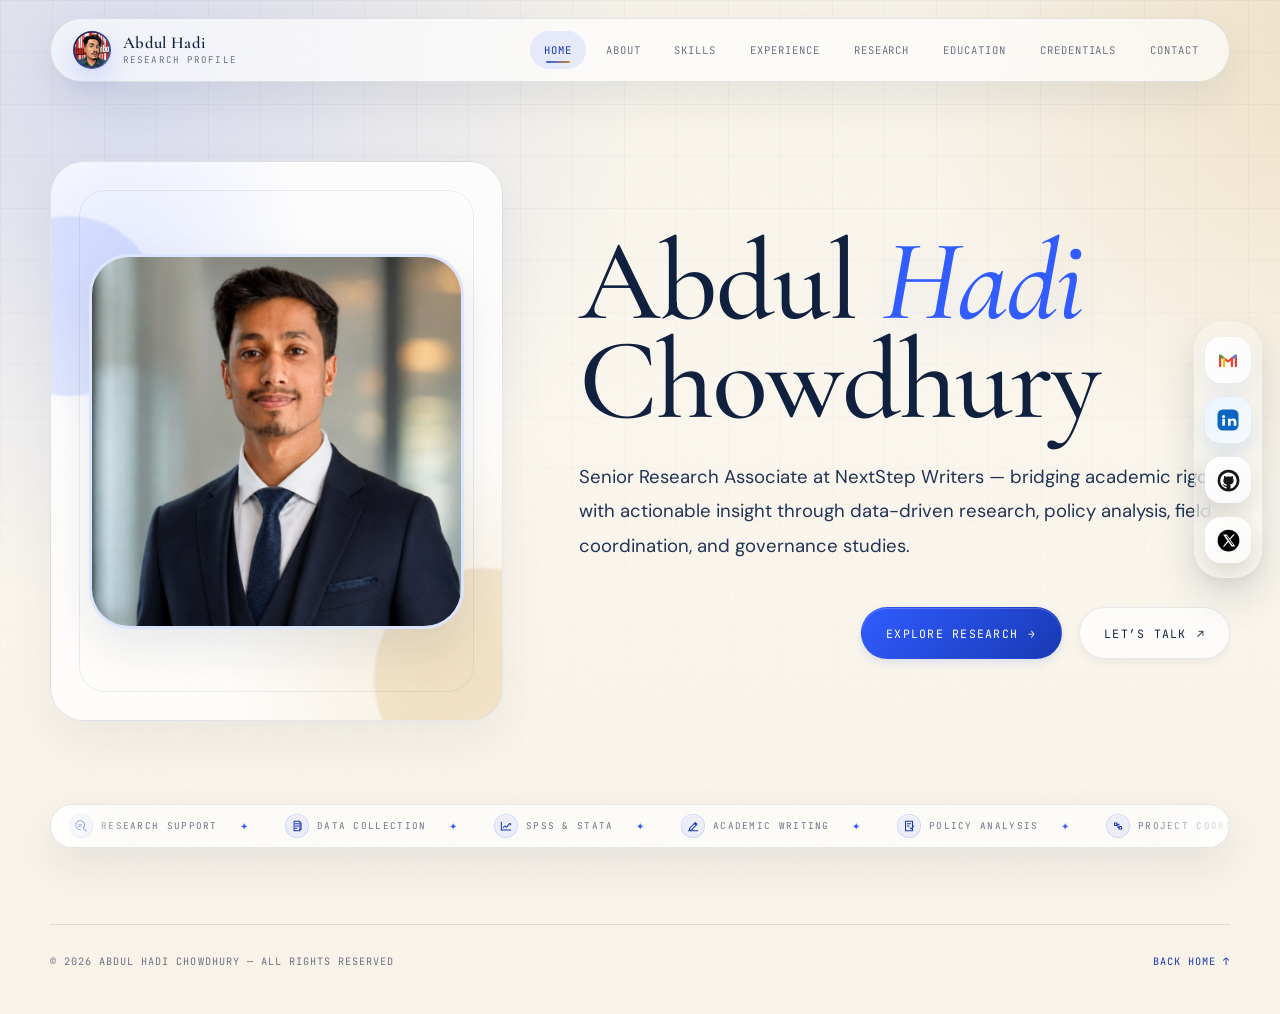
==== commit 3cee4b32: "Add files via upload" ====
--- a/index.html
+++ b/index.html
@@ -1611,22 +1611,25 @@
   #home .hero-photo-frame img {
     display: block !important;
     width: 100% !important;
-    height: auto !important;
+    height: 100% !important;
+    min-width: 100% !important;
+    min-height: 100% !important;
     border: none !important;
     border-radius: 24px !important;
     object-fit: cover !important;
-    object-position: center center !important;
-    transform: scale(1.10) !important;
+    object-position: center 69% !important;
+    transform: translateY(36px) scale(1.20) !important;
+    
     transform-origin: center center !important;
     margin: 0 auto !important;
-    background: rgba(255,255,255,0.75) !important;
+    background: transparent !important;
     filter: saturate(1.04) contrast(1.02);
     transition: transform 0.42s ease, filter 0.42s ease;
   }
 
   #home .hero-photo-card:hover .hero-photo-frame img.profile-portrait,
   #home .hero-photo-card:hover .hero-photo-frame img {
-    transform: scale(1.13) !important;
+    transform: translateY(36px) scale(1.23) !important;
     filter: saturate(1.04) contrast(1.02);
   }
 
@@ -3341,6 +3344,20 @@
     #home .hero-photo-card:hover .hero-photo-frame img.profile-portrait,
     #home .hero-photo-card:hover .hero-photo-frame img {
       transform: translateY(28px) scale(1.21) !important;
+    }
+  }
+
+
+  /* Final desktop profile photo adjustment: move only the image; card/frame/mobile unchanged */
+  @media (min-width: 981px) {
+    #home .hero-photo-frame img.profile-portrait {
+      object-position: center 61% !important;
+      transform: translateY(14px) scale(1.24) !important;
+      transform-origin: center center !important;
+    }
+
+    #home .hero-photo-card:hover .hero-photo-frame img.profile-portrait {
+      transform: translateY(14px) scale(1.27) !important;
     }
   }
 
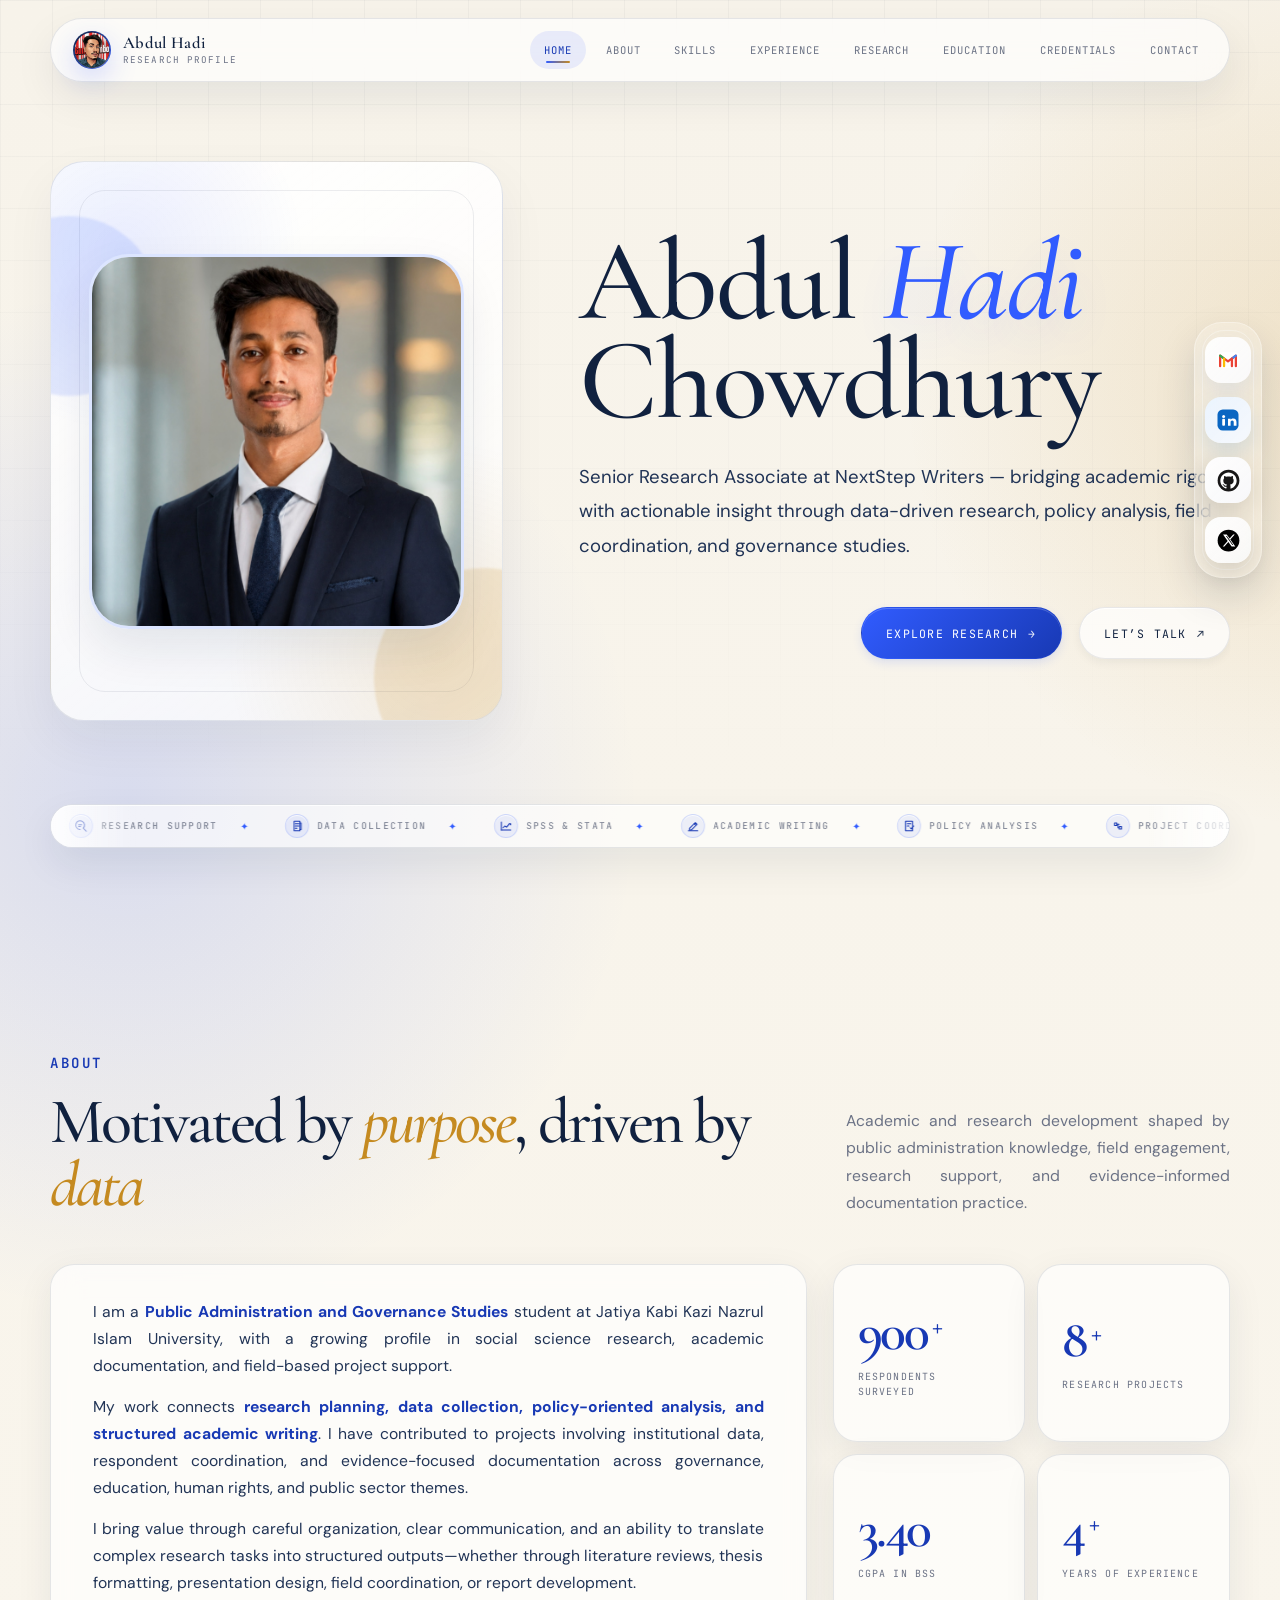
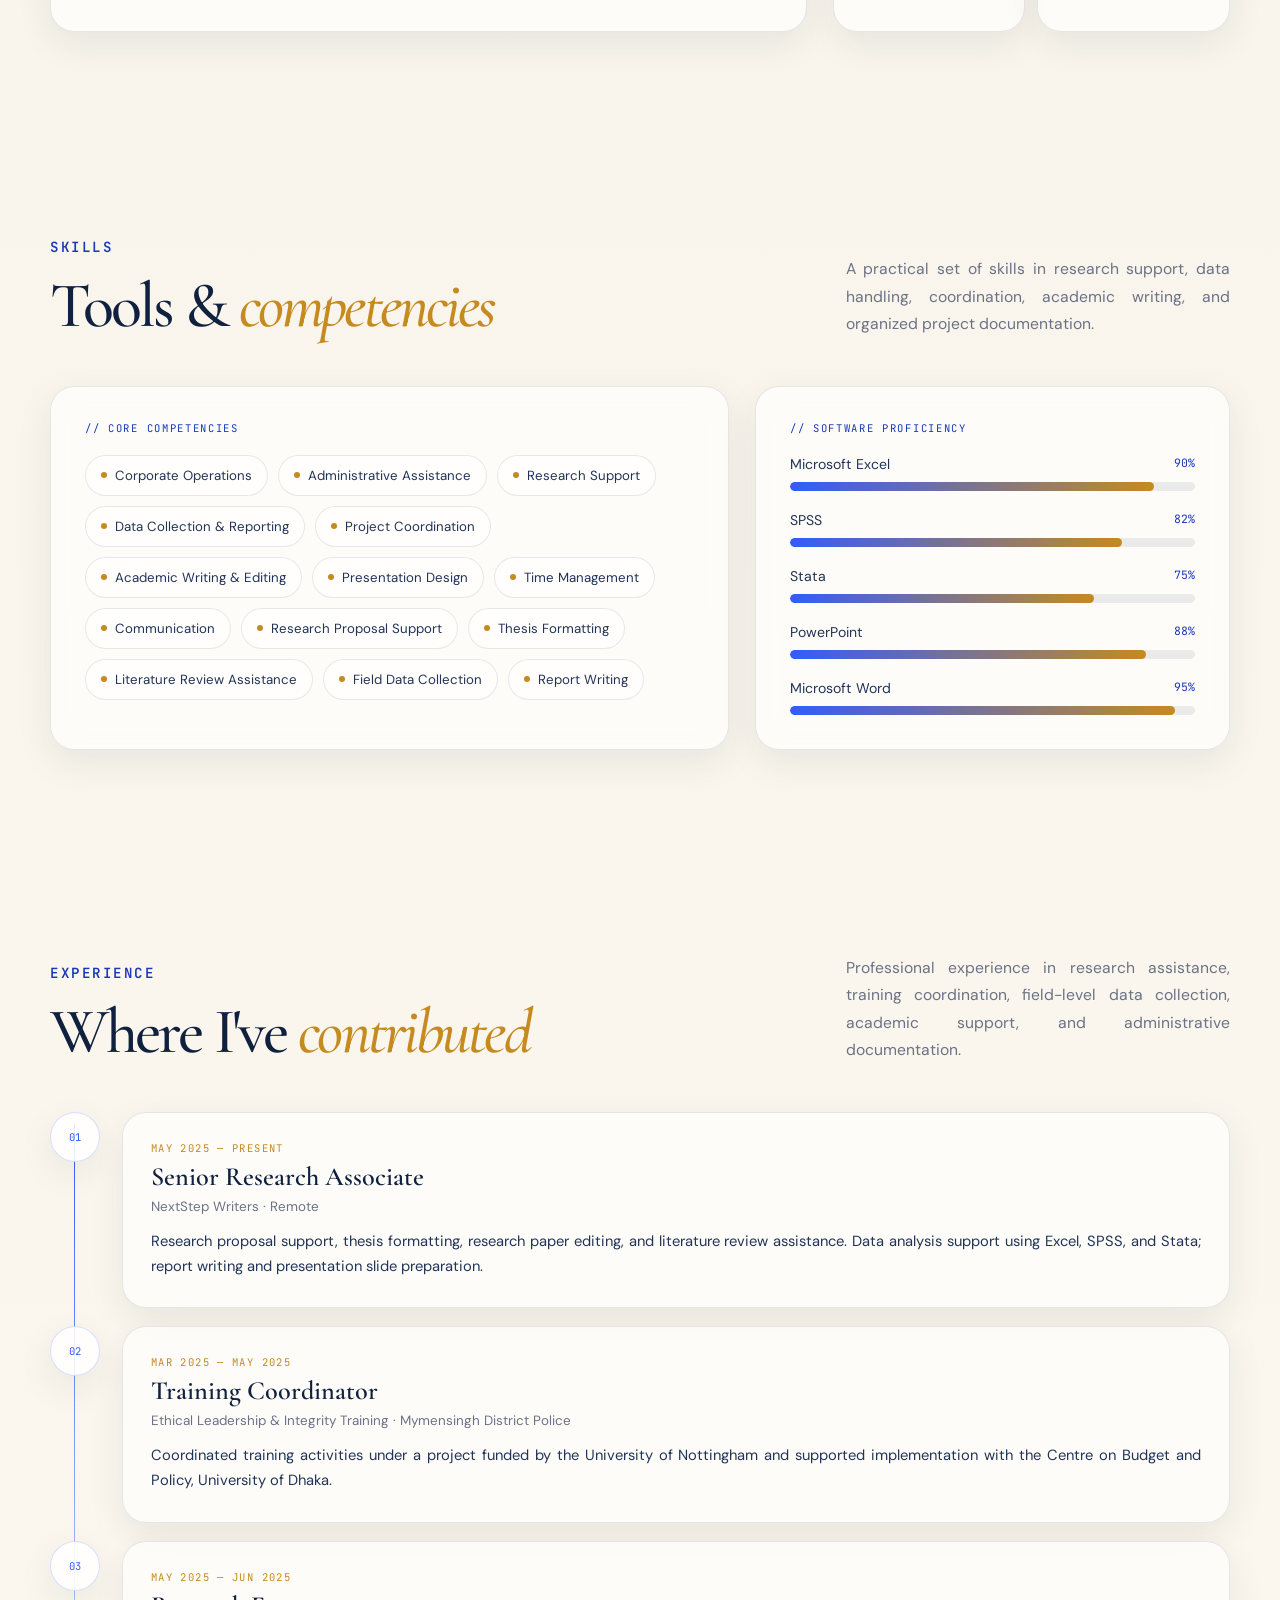
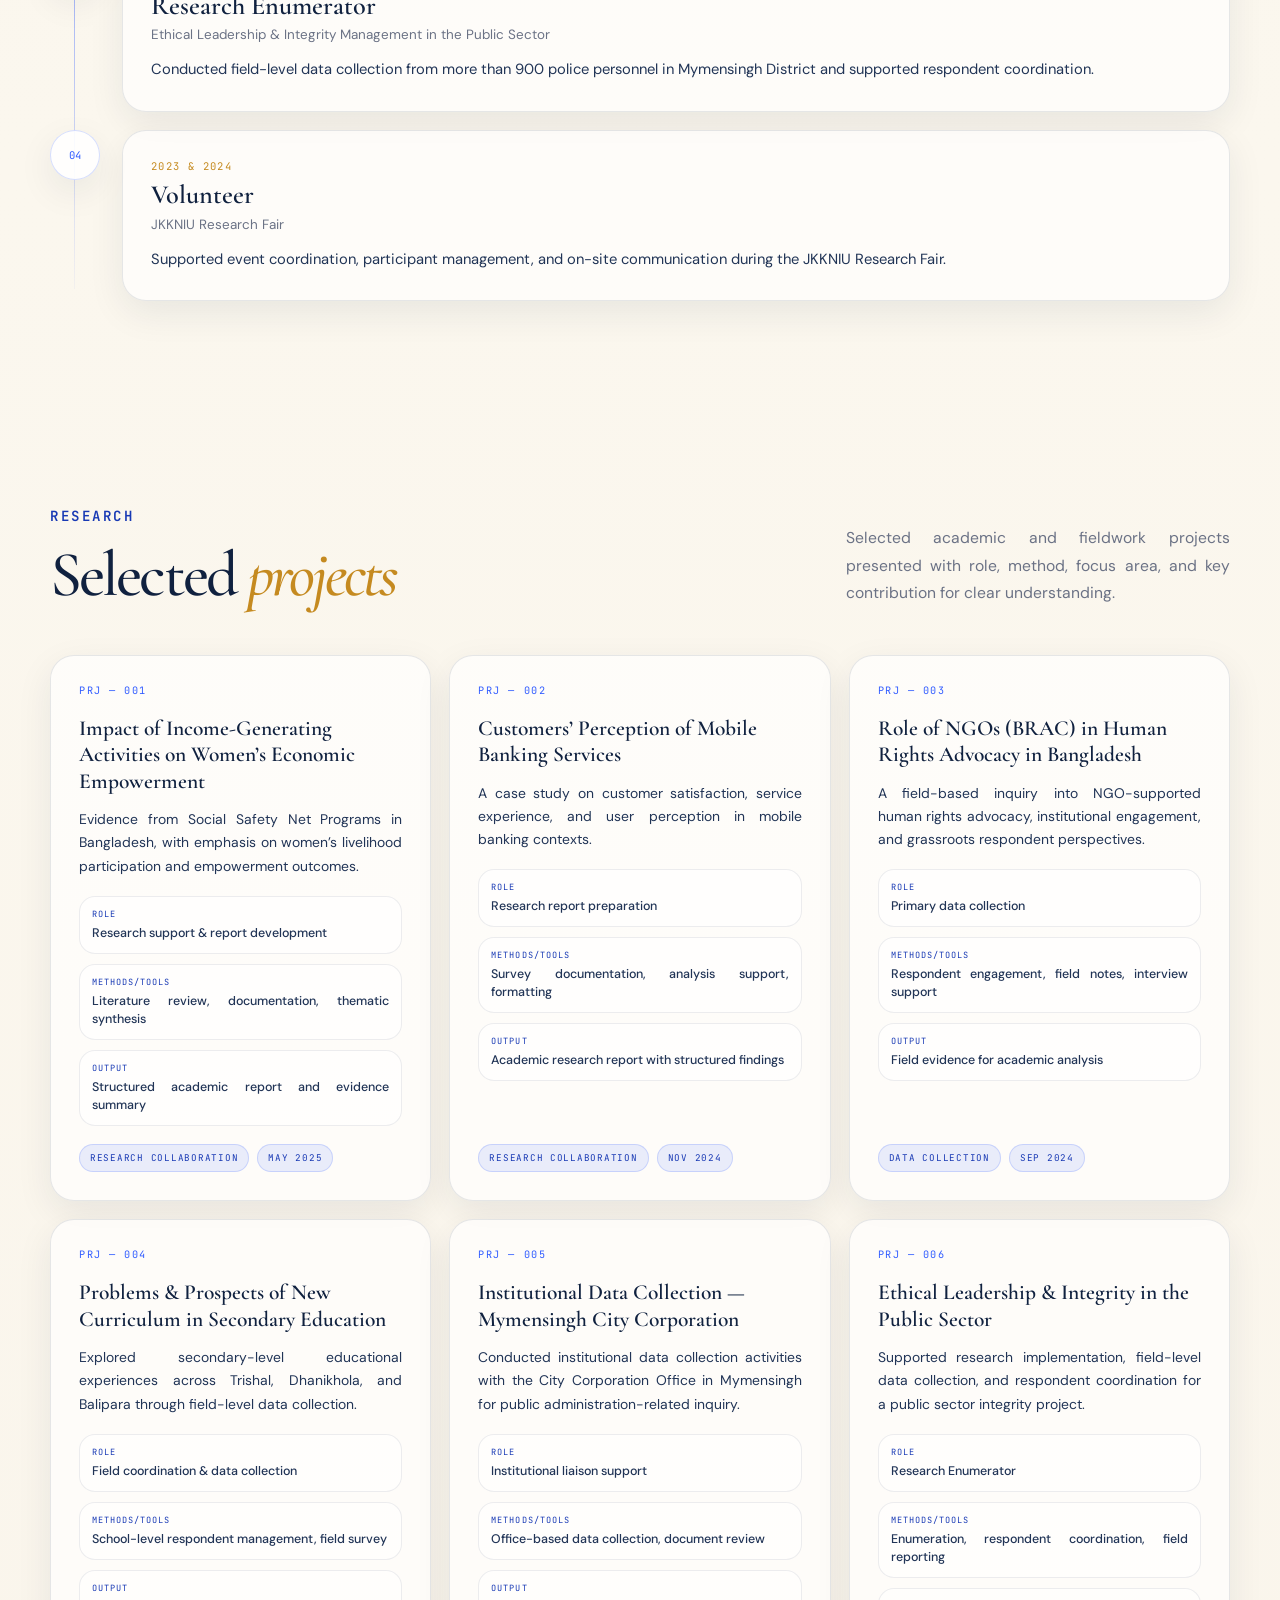
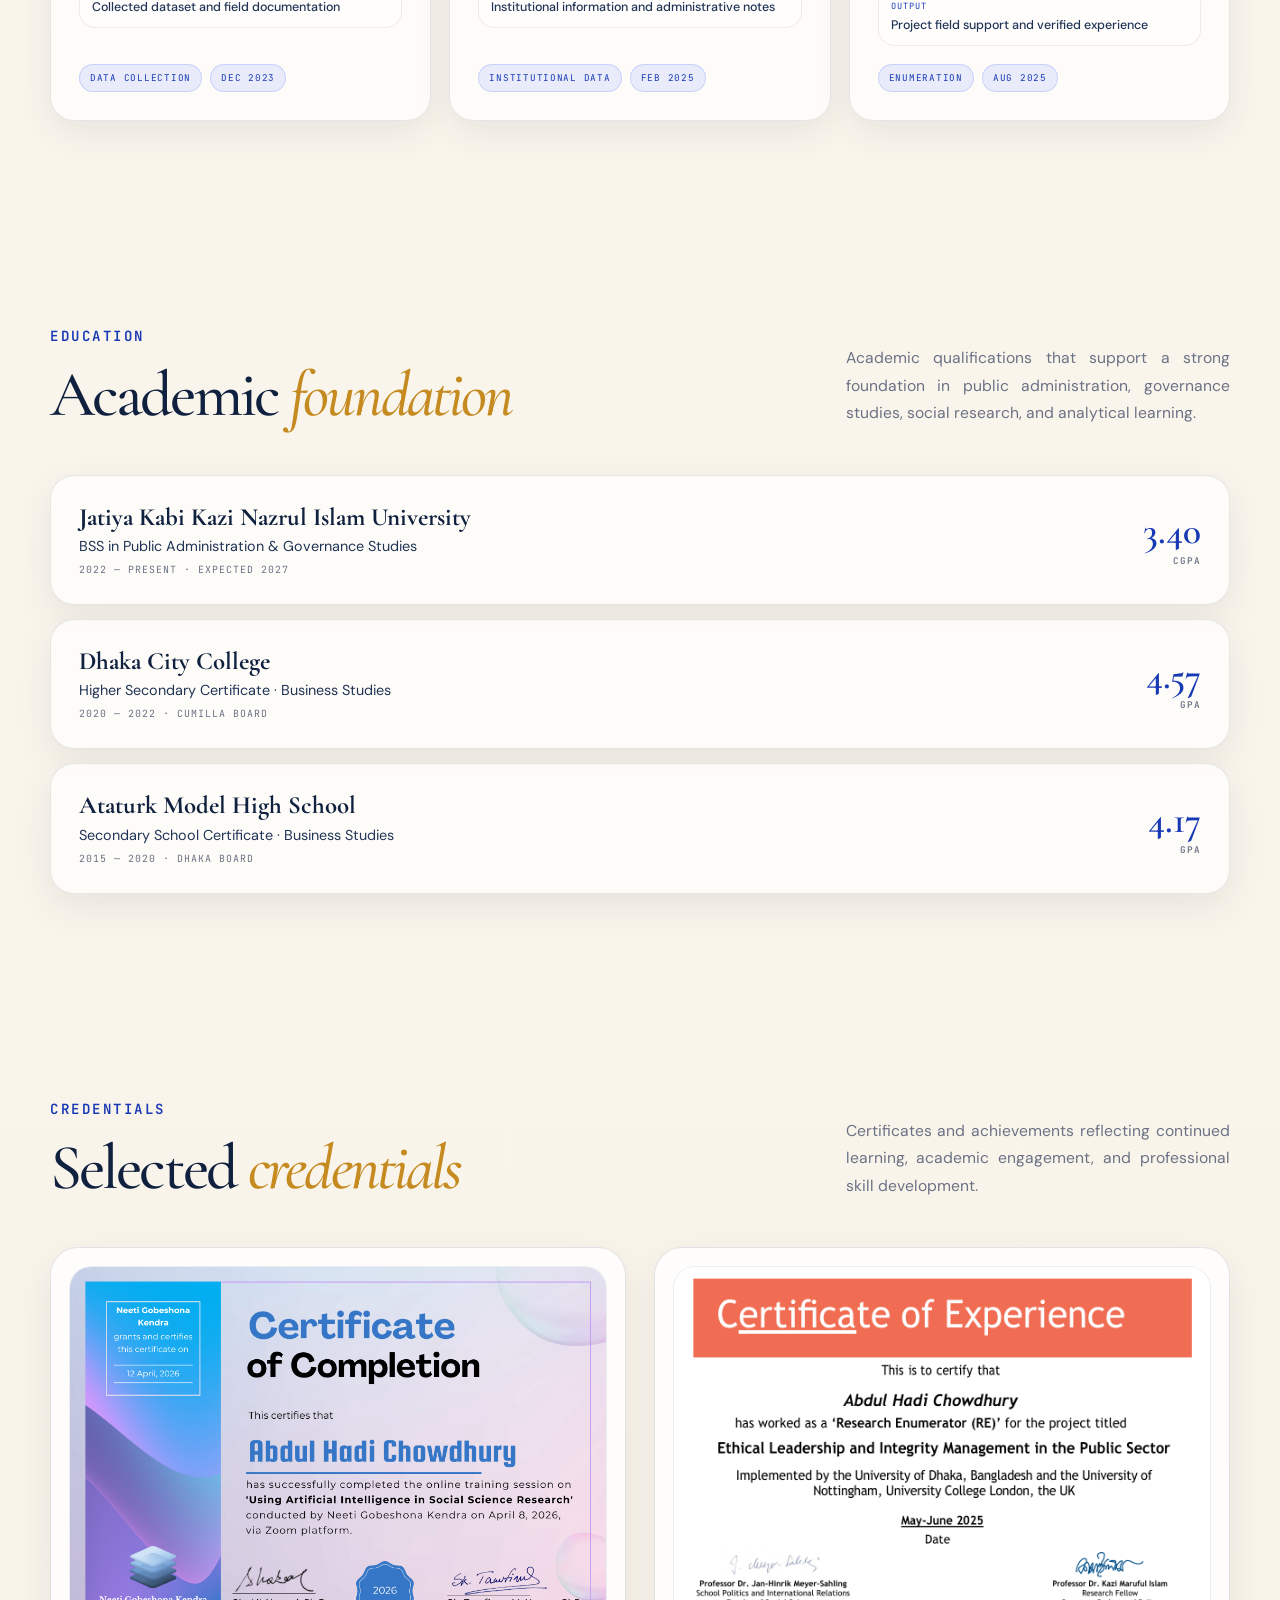
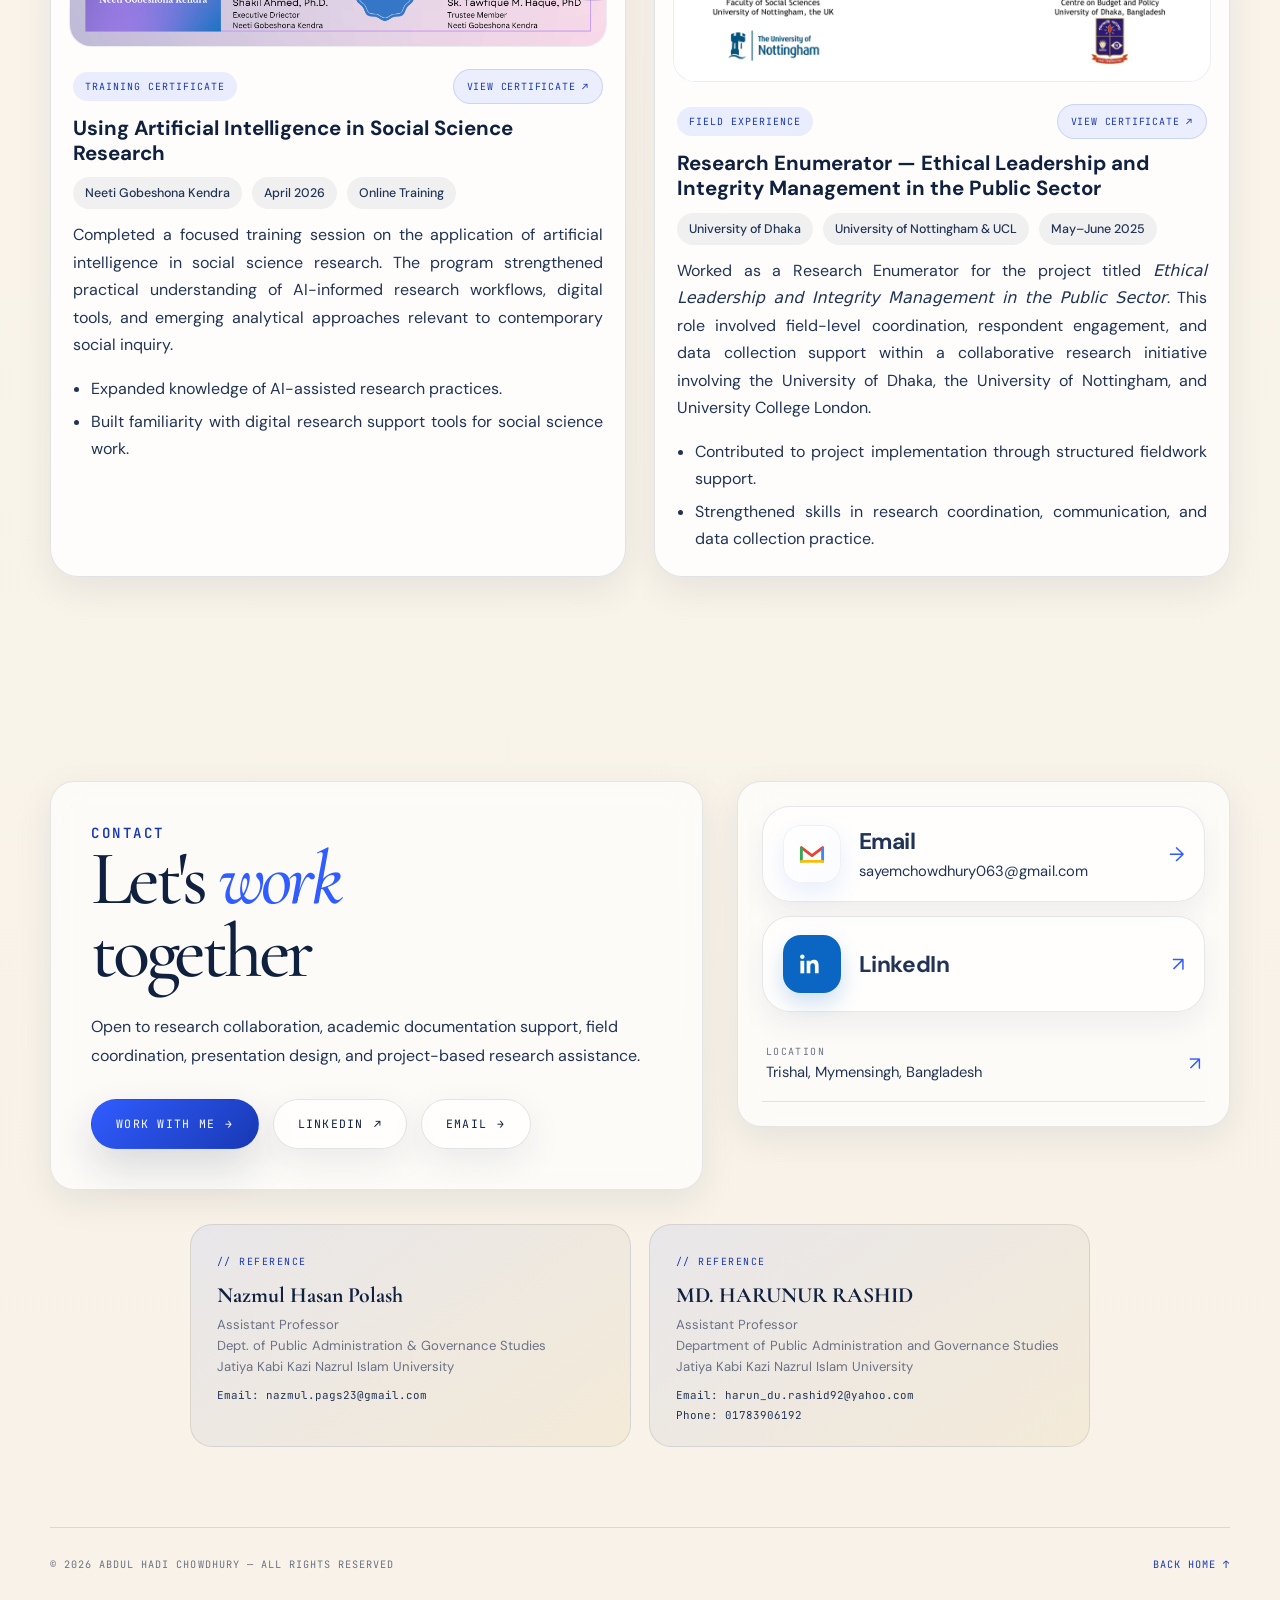
==== commit 393d334d: "Add files via upload" ====
--- a/index.html
+++ b/index.html
@@ -43,7 +43,7 @@
   }
 
   * { box-sizing: border-box; margin: 0; padding: 0; }
-  html { scroll-behavior: auto; }
+  html { scroll-behavior: smooth; }
   body {
     min-height: 100vh;
     background:
@@ -68,16 +68,6 @@
     mask-image: linear-gradient(to bottom, black, transparent 88%);
   }
 
-  body::after {
-    content: "";
-    position: fixed;
-    inset: 0;
-    pointer-events: none;
-    z-index: -1;
-    background-image: url("data:image/svg+xml,%3Csvg viewBox='0 0 300 300' xmlns='http://www.w3.org/2000/svg'%3E%3Cfilter id='noise'%3E%3CfeTurbulence type='fractalNoise' baseFrequency='0.75' numOctaves='3' stitchTiles='stitch'/%3E%3C/filter%3E%3Crect width='100%25' height='100%25' filter='url(%23noise)' opacity='0.07'/%3E%3C/svg%3E");
-    opacity: 0.32;
-  }
-
   ::selection { background: var(--accent); color: #fff; }
   a { color: inherit; }
   img, svg { display: block; max-width: 100%; }
@@ -96,7 +86,7 @@
 
   .cursor-dot, .cursor-ring { display: none; }
   @media (hover: hover) and (pointer: fine) {
-    body { cursor: none; }
+    body.custom-cursor-enabled { cursor: none; }
     .cursor-dot {
       display: block;
       position: fixed;
@@ -233,19 +223,12 @@
     color: var(--ink);
     font: inherit;
   }
-
   .site-page {
-    display: none;
-    min-height: 100vh;
-    padding: 136px 0 76px;
-  }
-  .site-page.active {
     display: block;
-    animation: pageIn 0.34s cubic-bezier(.22,.61,.36,1) both;
-  }
-  @keyframes pageIn {
-    from { opacity: 0; transform: translateY(14px); }
-    to { opacity: 1; transform: translateY(0); }
+    min-height: auto;
+    padding: 124px 0 80px;
+    scroll-margin-top: 108px;
+    position: relative;
   }
 
   .hero {
@@ -462,7 +445,7 @@
   .bar-head { display: flex; justify-content: space-between; gap: 16px; margin-bottom: 9px; color: var(--ink-soft); font-size: 0.88rem; }
   .bar-head span:last-child { color: var(--accent-deep); font-family: 'JetBrains Mono', monospace; font-size: 0.72rem; }
   .bar-track { height: 9px; border-radius: 999px; background: rgba(16, 33, 63, 0.08); overflow: hidden; }
-  .bar-fill { width: 0; height: 100%; border-radius: inherit; background: linear-gradient(90deg, var(--accent), var(--gold)); transition: width 0.65s cubic-bezier(.22,.61,.36,1); }
+  .bar-fill { width: 0; height: 100%; border-radius: inherit; background: linear-gradient(90deg, var(--accent), var(--gold)); transition: width 0.42s cubic-bezier(.22,.61,.36,1); }
 
   .timeline { position: relative; display: grid; gap: 18px; }
   .timeline::before { content: ""; position: absolute; left: 24px; top: 12px; bottom: 12px; width: 1px; background: linear-gradient(var(--accent), rgba(49,92,255,0.04)); }
@@ -520,12 +503,9 @@
   .footer-inner { display: flex; justify-content: space-between; gap: 18px; align-items: center; color: var(--muted); font-family: 'JetBrains Mono', monospace; font-size: 0.64rem; letter-spacing: 0.1em; text-transform: uppercase; border-top: 1px solid var(--line); padding-top: 30px; }
   .back-home { text-decoration: none; color: var(--accent-deep); }
 
-  .reveal { opacity: 0; transform: translateY(18px); transition: opacity 0.45s ease, transform 0.45s ease; }
+  .reveal { opacity: 0; transform: translateY(18px); transition: opacity 0.30s ease, transform 0.30s ease; }
   .reveal.visible { opacity: 1; transform: translateY(0); }
   .tilt-card { transform-style: preserve-3d; }
-
-  @media (max-width: 1080px) {
-  }
 
   @media (max-width: 980px) {
     .hero-grid, .about-grid, .skills-layout, .section-head, .contact-wrap { grid-template-columns: 1fr; }
@@ -656,12 +636,6 @@
   @media (max-width: 980px) {
     .credentials-grid { grid-template-columns: 1fr; }
   }
-    .social-rail::before {
-      border-radius: 999px;
-    }
-    .rail-link::after {
-      display: none;
-    }
 
 
   .contact-panel .contact-link:not(.contact-feature) {
@@ -1309,10 +1283,6 @@
     to { opacity: 1; transform: translateY(0) scale(1); }
   }
 
-  .site-page.active {
-    animation: pageIn 0.46s cubic-bezier(.22,.61,.36,1) both;
-  }
-
   @media (max-width: 980px) {
     .project-card {
       min-height: auto;
@@ -1370,7 +1340,6 @@
   }
 
   @media (prefers-reduced-motion: reduce) {
-    .site-page.active,
     .reveal,
     .strip-track,
     .cert-modal-dialog {
@@ -1541,7 +1510,7 @@
     .cursor-dot,
     .cursor-ring {
       opacity: 0;
-      transition: opacity 0.12s ease;
+      transition: opacity 0.06s ease;
     }
 
     .cursor-dot.cursor-visible,
@@ -2340,7 +2309,7 @@
   }
 
   @media (max-width: 980px) {
-    #home.site-page.active {
+    #home.site-page {
       animation: none !important;
       opacity: 1 !important;
       transform: none !important;
@@ -2682,7 +2651,7 @@
     }
 
   @media (prefers-reduced-motion: reduce) {
-    #home.site-page.active,
+    #home.site-page,
     #home .mobile-hero-portrait,
     #home .mobile-portrait-figure,
     #home .hero-copy-right h1,
@@ -3021,7 +2990,7 @@
   }
 
 
-  /* FINAL CREDENTIAL CTA PINNED TO CARD BOTTOM */
+  /* Credential CTA aligned at the top-right of each credential card */
   #credentials .credential-card {
     display: flex !important;
     flex-direction: column !important;
@@ -3034,9 +3003,30 @@
     flex: 1 1 auto !important;
   }
 
-  #credentials .credential-view {
-    margin-top: auto !important;
-    align-self: flex-start !important;
+  #credentials .credential-top-row {
+    display: flex;
+    align-items: center;
+    justify-content: space-between;
+    gap: 14px;
+    width: 100%;
+  }
+
+  #credentials .credential-top-row .credential-view {
+    flex: 0 0 auto;
+    margin: 0 0 0 auto !important;
+    align-self: center !important;
+    padding: 10px 13px;
+  }
+
+  @media (max-width: 520px) {
+    #credentials .credential-top-row {
+      flex-wrap: wrap;
+      gap: 10px;
+    }
+
+    #credentials .credential-top-row .credential-view {
+      margin-left: auto !important;
+    }
   }
 
 
@@ -3361,6 +3351,25 @@
     }
   }
 
+
+
+  /* Mobile floating links stay available without covering long-form sections. */
+  @media (max-width: 640px) {
+    .social-rail {
+      transition: opacity 0.18s ease, transform 0.18s ease;
+    }
+
+    body[data-active-section]:not([data-active-section="home"]):not([data-active-section="contact"]) .social-rail {
+      opacity: 0;
+      transform: translateY(18px);
+      pointer-events: none;
+    }
+
+    #contact {
+      padding-bottom: 156px;
+    }
+  }
+
 </style>
 
 <script type="application/ld+json">
@@ -3388,20 +3397,13 @@
   "url": "https://abdulhadi063.github.io/my-portfolio/",
   "email": "mailto:sayemchowdhury063@gmail.com",
   "sameAs": [
-    "https://linkedin.com/in/abdul-hadi-chowdhury",
+    "https://www.linkedin.com/in/abdul-hadi-c/",
     "https://github.com/Abdulhadi063",
     "https://x.com/s_a_m_m_u_u_"
   ]
 }
 </script>
 
-
-<script>
-  // Prevent browser from restoring an old scroll position on refresh/reopen.
-  if ('scrollRestoration' in history) {
-    history.scrollRestoration = 'manual';
-  }
-</script>
 
 </head>
 <body>
@@ -3418,7 +3420,7 @@
 </svg>
 
     </a>
-    <a href="https://linkedin.com/in/abdul-hadi-chowdhury" target="_blank" rel="noopener" class="rail-link rail-linkedin" data-label="LinkedIn" aria-label="LinkedIn profile of Abdul Hadi Chowdhury">
+    <a href="https://www.linkedin.com/in/abdul-hadi-c/" target="_blank" rel="noopener" class="rail-link rail-linkedin" data-label="LinkedIn" aria-label="LinkedIn profile of Abdul Hadi Chowdhury">
       
 <svg viewBox="0 0 64 64" aria-hidden="true">
   <rect x="8" y="8" width="48" height="48" rx="12" fill="#0A66C2"/>
@@ -3474,7 +3476,7 @@
   </nav>
 
   <main>
-    <section class="site-page active" data-page="home" id="home">
+    <section class="site-page" data-page="home" id="home">
       <div class="page-shell">
         <header class="hero">
           <div class="hero-grid hero-grid-reversed">
@@ -3718,7 +3720,10 @@
               <img src="assets/images/credential-01.png" alt="Certificate of Completion for Using Artificial Intelligence in Social Science Research">
             </div>
             <div class="credential-body">
-              <span class="credential-type">Training Certificate</span>
+              <div class="credential-top-row">
+                <span class="credential-type">Training Certificate</span>
+                <button type="button" class="credential-view magnetic" data-cert-preview>View Certificate ↗</button>
+              </div>
               <h3 class="credential-title">Using Artificial Intelligence in Social Science Research</h3>
               <div class="credential-meta">
                 <span>Neeti Gobeshona Kendra</span>
@@ -3730,7 +3735,6 @@
                 <li>Expanded knowledge of AI-assisted research practices.</li>
                 <li>Built familiarity with digital research support tools for social science work.</li>
               </ul>
-              <button type="button" class="credential-view magnetic" data-cert-preview>View Certificate ↗</button>
             </div>
           </article>
 
@@ -3739,7 +3743,10 @@
               <img src="assets/images/credential-02.png" alt="Certificate of Experience for Research Enumerator role in Ethical Leadership and Integrity Management in the Public Sector">
             </div>
             <div class="credential-body">
-              <span class="credential-type">Field Experience</span>
+              <div class="credential-top-row">
+                <span class="credential-type">Field Experience</span>
+                <button type="button" class="credential-view magnetic" data-cert-preview>View Certificate ↗</button>
+              </div>
               <h3 class="credential-title">Research Enumerator — Ethical Leadership and Integrity Management in the Public Sector</h3>
               <div class="credential-meta">
                 <span>University of Dhaka</span>
@@ -3751,7 +3758,6 @@
                 <li>Contributed to project implementation through structured fieldwork support.</li>
                 <li>Strengthened skills in research coordination, communication, and data collection practice.</li>
               </ul>
-              <button type="button" class="credential-view magnetic" data-cert-preview>View Certificate ↗</button>
             </div>
           </article>
         </div>
@@ -3767,7 +3773,7 @@
             <p>Open to research collaboration, academic documentation support, field coordination, presentation design, and project-based research assistance.</p>
             <div class="contact-action-row">
               <a href="mailto:sayemchowdhury063@gmail.com?subject=Research%20Collaboration%20Inquiry&body=Hello%20Abdul%20Hadi%2C%0A%0AI%20would%20like%20to%20discuss%20a%20research%20or%20academic%20project%20with%20you.%0A%0A" class="btn primary magnetic"><span>Work With Me</span><span>→</span></a>
-              <a href="https://linkedin.com/in/abdul-hadi-chowdhury" target="_blank" rel="noopener" class="btn secondary magnetic"><span>LinkedIn</span><span>↗</span></a>
+              <a href="https://www.linkedin.com/in/abdul-hadi-c/" target="_blank" rel="noopener" class="btn secondary magnetic"><span>LinkedIn</span><span>↗</span></a>
               <a href="mailto:sayemchowdhury063@gmail.com" class="btn secondary magnetic"><span>Email</span><span>→</span></a>
             </div>
           </div>
@@ -3785,7 +3791,7 @@
               <div><div class="contact-label">Email</div><div class="contact-value">sayemchowdhury063@gmail.com</div></div>
               <span class="arrow">→</span>
             </a>
-            <a href="https://linkedin.com/in/abdul-hadi-chowdhury" target="_blank" rel="noopener" class="contact-link contact-feature linkedin-feature">
+            <a href="https://www.linkedin.com/in/abdul-hadi-c/" target="_blank" rel="noopener" class="contact-link contact-feature linkedin-feature">
               <span class="contact-logo-badge linkedin-logo-badge" aria-hidden="true">
                 <svg viewBox="0 0 24 24" fill="none" xmlns="http://www.w3.org/2000/svg">
                   <path d="M5.35 9.25H2.05V20H5.35V9.25Z" fill="white"/>
@@ -3837,397 +3843,381 @@
     </div>
   </footer>
 
+
 <script>
-  const nav = document.getElementById('siteNav');
-  const progressLine = document.getElementById('progressLine');
-  const menuToggle = document.getElementById('menuToggle');
-  const navLinks = Array.from(document.querySelectorAll('[data-page-link]'));
-  const pages = Array.from(document.querySelectorAll('.site-page'));
-  const prefersReducedMotion = window.matchMedia('(prefers-reduced-motion: reduce)').matches;
-  const validPages = pages.map(page => page.dataset.page);
-
-  function getCurrentPageName() {
-    const raw = (location.hash || '#home').replace('#', '').replace('/', '').trim();
-    return validPages.includes(raw) ? raw : 'home';
-  }
-
-  function resetVisibleAnimations(page) {
-    const revealEls = Array.from(page.querySelectorAll('.reveal'));
-    revealEls.forEach((el, index) => {
-      el.classList.remove('visible');
-      const delay = el.style.transitionDelay || Math.min(index * 0.035, 0.22) + 's';
-      el.style.transitionDelay = delay;
-      window.setTimeout(() => el.classList.add('visible'), prefersReducedMotion ? 0 : 35 + index * 28);
-    });
-  }
-
-  function animateCounters(page) {
-    page.querySelectorAll('.counter').forEach(el => {
-      const target = Number(el.dataset.target || 0);
-      if (!target) return;
-      let start = null;
+  (() => {
+    'use strict';
+
+    const nav = document.getElementById('siteNav');
+    const progressLine = document.getElementById('progressLine');
+    const menuToggle = document.getElementById('menuToggle');
+    const sections = Array.from(document.querySelectorAll('.site-page[id]'));
+    const sectionLinks = Array.from(document.querySelectorAll('[data-page-link]'));
+    const primaryNavLinks = Array.from(document.querySelectorAll('.nav-links [data-page-link]'));
+    const prefersReducedMotion = window.matchMedia('(prefers-reduced-motion: reduce)').matches;
+    const validSectionIds = new Set(sections.map(section => section.id));
+    let scrollFrame = 0;
+    let locationFrame = 0;
+    let currentSectionId = '';
+
+    try {
+      if ('scrollRestoration' in history) history.scrollRestoration = 'manual';
+    } catch (error) {
+      // Scroll restoration is optional and may be unavailable in restricted browsers.
+    }
+
+    const getNavOffset = () => (nav ? nav.getBoundingClientRect().height + 24 : 24);
+
+    const getHashSection = () => {
+      const id = decodeURIComponent(location.hash.replace(/^#/, '').trim());
+      return validSectionIds.has(id) ? document.getElementById(id) : null;
+    };
+
+    function closeMobileMenu() {
+      if (!nav || !menuToggle) return;
+      nav.classList.remove('open');
+      menuToggle.setAttribute('aria-expanded', 'false');
+      menuToggle.textContent = '☰';
+    }
+
+    function setActiveSection(id) {
+      if (!validSectionIds.has(id) || currentSectionId === id) return;
+      currentSectionId = id;
+      document.body.dataset.activeSection = id;
+
+      primaryNavLinks.forEach(link => {
+        const active = link.dataset.pageLink === id;
+        link.classList.toggle('active', active);
+        if (active) link.setAttribute('aria-current', 'page');
+        else link.removeAttribute('aria-current');
+      });
+
+      document.title = id === 'home'
+        ? 'Abdul Hadi Chowdhury — Research Profile'
+        : `${id.charAt(0).toUpperCase() + id.slice(1)} — Abdul Hadi Chowdhury`;
+    }
+
+    function scrollToSection(section, smooth = true, updateHistory = false) {
+      if (!section) return;
+      const top = Math.max(0, window.scrollY + section.getBoundingClientRect().top - getNavOffset());
+
+      if (updateHistory && location.hash !== `#${section.id}`) {
+        history.pushState(null, '', `#${section.id}`);
+      }
+
+      setActiveSection(section.id);
+      window.scrollTo({
+        top,
+        left: 0,
+        behavior: smooth && !prefersReducedMotion ? 'smooth' : 'auto'
+      });
+    }
+
+    function handleSectionLink(event) {
+      const link = event.currentTarget;
+      const id = link.dataset.pageLink;
+      const section = id ? document.getElementById(id) : null;
+      if (!section) return;
+
+      event.preventDefault();
+      closeMobileMenu();
+      scrollToSection(section, true, true);
+    }
+
+    sectionLinks.forEach(link => link.addEventListener('click', handleSectionLink));
+
+    if (menuToggle && nav) {
+      menuToggle.addEventListener('click', () => {
+        const open = nav.classList.toggle('open');
+        menuToggle.setAttribute('aria-expanded', String(open));
+        menuToggle.textContent = open ? '×' : '☰';
+      });
+
+      document.addEventListener('pointerdown', event => {
+        if (nav.classList.contains('open') && !nav.contains(event.target)) closeMobileMenu();
+      });
+
+      document.addEventListener('keydown', event => {
+        if (event.key === 'Escape' && nav.classList.contains('open')) closeMobileMenu();
+      });
+    }
+
+    function updateScrollState() {
+      scrollFrame = 0;
+      const scrollTop = window.scrollY || document.documentElement.scrollTop;
+      const maxScroll = Math.max(document.documentElement.scrollHeight - window.innerHeight, 1);
+
+      if (progressLine) progressLine.style.width = `${Math.min((scrollTop / maxScroll) * 100, 100)}%`;
+      if (nav) nav.classList.toggle('scrolled', scrollTop > 30);
+
+      const marker = scrollTop + getNavOffset() + Math.min(window.innerHeight * 0.22, 180);
+      let activeSection = sections[0];
+
+      for (const section of sections) {
+        if (section.offsetTop <= marker) activeSection = section;
+        else break;
+      }
+
+      if (scrollTop + window.innerHeight >= document.documentElement.scrollHeight - 4) {
+        activeSection = sections[sections.length - 1];
+      }
+
+      if (activeSection) setActiveSection(activeSection.id);
+    }
+
+    function requestScrollUpdate() {
+      if (!scrollFrame) scrollFrame = requestAnimationFrame(updateScrollState);
+    }
+
+    window.addEventListener('scroll', requestScrollUpdate, { passive: true });
+    window.addEventListener('resize', requestScrollUpdate);
+
+    function handleLocationChange() {
+      if (locationFrame) cancelAnimationFrame(locationFrame);
+      locationFrame = requestAnimationFrame(() => {
+        locationFrame = 0;
+        const section = getHashSection();
+        if (section) scrollToSection(section, false, false);
+        else {
+          window.scrollTo({ top: 0, left: 0, behavior: 'auto' });
+          setActiveSection('home');
+        }
+      });
+    }
+
+    window.addEventListener('popstate', handleLocationChange);
+    window.addEventListener('hashchange', handleLocationChange);
+
+    // Reveal elements as they enter the continuous page flow.
+    const revealElements = Array.from(document.querySelectorAll('.reveal'));
+    if (prefersReducedMotion || !('IntersectionObserver' in window)) {
+      revealElements.forEach(element => element.classList.add('visible'));
+    } else {
+      const revealObserver = new IntersectionObserver(entries => {
+        entries.forEach(entry => {
+          if (!entry.isIntersecting) return;
+          entry.target.classList.add('visible');
+          revealObserver.unobserve(entry.target);
+        });
+      }, { threshold: 0.10, rootMargin: '0px 0px -7% 0px' });
+
+      revealElements.forEach(element => revealObserver.observe(element));
+    }
+
+    // Animate counters once when they become visible.
+    function animateCounter(element) {
+      if (element.dataset.animated === 'true') return;
+      const target = Number(element.dataset.target || 0);
+      element.dataset.animated = 'true';
+
+      if (!target || prefersReducedMotion) {
+        element.textContent = target;
+        return;
+      }
+
+      let startTime = 0;
       const duration = 700;
       function tick(timestamp) {
-        if (!start) start = timestamp;
-        const progress = Math.min((timestamp - start) / duration, 1);
+        if (!startTime) startTime = timestamp;
+        const progress = Math.min((timestamp - startTime) / duration, 1);
         const eased = 1 - Math.pow(1 - progress, 3);
-        el.textContent = Math.floor(eased * target);
+        element.textContent = String(Math.floor(eased * target));
         if (progress < 1) requestAnimationFrame(tick);
-        else el.textContent = target;
+        else element.textContent = String(target);
       }
       requestAnimationFrame(tick);
-    });
-  }
-
-  function animateBars(page) {
-    const bars = Array.from(page.querySelectorAll('.bar-fill'));
-    bars.forEach(bar => { bar.style.width = '0%'; });
-    window.setTimeout(() => {
-      bars.forEach((bar, index) => {
-        setTimeout(() => { bar.style.width = bar.dataset.width + '%'; }, index * 80);
+    }
+
+    const counters = Array.from(document.querySelectorAll('.counter'));
+    if (prefersReducedMotion || !('IntersectionObserver' in window)) {
+      counters.forEach(animateCounter);
+    } else {
+      const counterObserver = new IntersectionObserver(entries => {
+        entries.forEach(entry => {
+          if (!entry.isIntersecting) return;
+          animateCounter(entry.target);
+          counterObserver.unobserve(entry.target);
+        });
+      }, { threshold: 0.45 });
+      counters.forEach(counter => counterObserver.observe(counter));
+    }
+
+    // Animate skill bars once when the Skills section enters view.
+    const skillSection = document.getElementById('skills');
+    const skillBars = Array.from(document.querySelectorAll('.bar-fill'));
+    function animateSkillBars() {
+      skillBars.forEach((bar, index) => {
+        const width = `${bar.dataset.width || 0}%`;
+        if (prefersReducedMotion) bar.style.width = width;
+        else window.setTimeout(() => { bar.style.width = width; }, index * 70);
       });
-    }, prefersReducedMotion ? 0 : 120);
-  }
-
-  function showPage(pageName) {
-    const targetName = validPages.includes(pageName) ? pageName : 'home';
-    const activePage = pages.find(page => page.dataset.page === targetName);
-
-    pages.forEach(page => page.classList.toggle('active', page === activePage));
-    navLinks.forEach(link => link.classList.toggle('active', link.dataset.pageLink === targetName));
-
-    nav.classList.remove('open');
-    menuToggle.setAttribute('aria-expanded', 'false');
-    menuToggle.textContent = '☰';
-
-    document.title = targetName === 'home'
-      ? 'Abdul Hadi Chowdhury — Research Profile'
-      : `${targetName.charAt(0).toUpperCase() + targetName.slice(1)} — Abdul Hadi Chowdhury`;
-
-    window.scrollTo({ top: 0, left: 0, behavior: 'auto' });
-    resetVisibleAnimations(activePage);
-    animateCounters(activePage);
-    animateBars(activePage);
-    onScroll();
-  }
-
-  navLinks.forEach(link => {
-    link.addEventListener('click', event => {
-      const pageName = link.dataset.pageLink;
-      if (!pageName) return;
-      event.preventDefault();
-      if (location.hash !== `#${pageName}`) {
-        history.pushState(null, '', `#${pageName}`);
+    }
+
+    if (skillSection && skillBars.length) {
+      if (prefersReducedMotion || !('IntersectionObserver' in window)) {
+        animateSkillBars();
+      } else {
+        const skillObserver = new IntersectionObserver(entries => {
+          if (!entries.some(entry => entry.isIntersecting)) return;
+          animateSkillBars();
+          skillObserver.disconnect();
+        }, { threshold: 0.20 });
+        skillObserver.observe(skillSection);
       }
-      showPage(pageName);
-    });
-  });
-
-  window.addEventListener('popstate', () => showPage(getCurrentPageName()));
-  window.addEventListener('hashchange', () => showPage(getCurrentPageName()));
-
-  function onScroll() {
-    const scrollTop = window.scrollY || document.documentElement.scrollTop;
-    const docHeight = Math.max(document.documentElement.scrollHeight - window.innerHeight, 1);
-    const progress = Math.min((scrollTop / docHeight) * 100, 100);
-    progressLine.style.width = progress + '%';
-    nav.classList.toggle('scrolled', scrollTop > 30);
-  }
-  window.addEventListener('scroll', onScroll, { passive: true });
-
-  function closeMobileMenu() {
-    nav.classList.remove('open');
-    menuToggle.setAttribute('aria-expanded', 'false');
-    menuToggle.textContent = '☰';
-  }
-
-  menuToggle.addEventListener('click', () => {
-    const open = nav.classList.toggle('open');
-    menuToggle.setAttribute('aria-expanded', open ? 'true' : 'false');
-    menuToggle.textContent = open ? '×' : '☰';
-  });
-
-  // Mobile menu: close when tapping/clicking anywhere outside the open menu.
-  document.addEventListener('pointerdown', event => {
-    if (!nav.classList.contains('open')) return;
-    if (nav.contains(event.target)) return;
-    closeMobileMenu();
-  });
-
-  document.addEventListener('keydown', event => {
-    if (event.key === 'Escape' && nav.classList.contains('open')) {
-      closeMobileMenu();
-    }
-  });
-
-  if (!prefersReducedMotion) {
-    document.querySelectorAll('.magnetic').forEach(el => {
-      el.addEventListener('mousemove', e => {
-        const rect = el.getBoundingClientRect();
-        const x = e.clientX - rect.left - rect.width / 2;
-        const y = e.clientY - rect.top - rect.height / 2;
-        el.style.transform = `translate3d(${x * 0.08}px, ${y * 0.12}px, 0)`;
+    }
+
+    // Preserve the existing magnetic and tilt interactions.
+    if (!prefersReducedMotion) {
+      document.querySelectorAll('.magnetic').forEach(element => {
+        element.addEventListener('pointermove', event => {
+          const rect = element.getBoundingClientRect();
+          const x = event.clientX - rect.left - rect.width / 2;
+          const y = event.clientY - rect.top - rect.height / 2;
+          element.style.transform = `translate3d(${x * 0.08}px, ${y * 0.12}px, 0)`;
+        });
+        element.addEventListener('pointerleave', () => { element.style.transform = ''; });
       });
-      el.addEventListener('mouseleave', () => { el.style.transform = ''; });
-    });
-
-    document.querySelectorAll('.tilt-card').forEach(card => {
-      card.addEventListener('mousemove', e => {
-        const rect = card.getBoundingClientRect();
-        const x = e.clientX - rect.left;
-        const y = e.clientY - rect.top;
-        const rotateY = ((x / rect.width) - 0.5) * 5.5;
-        const rotateX = ((y / rect.height) - 0.5) * -5.5;
-        card.style.transform = `perspective(900px) rotateX(${rotateX}deg) rotateY(${rotateY}deg) translateY(-3px)`;
+
+      document.querySelectorAll('.tilt-card').forEach(card => {
+        card.addEventListener('pointermove', event => {
+          const rect = card.getBoundingClientRect();
+          const rotateY = ((event.clientX - rect.left) / rect.width - 0.5) * 5.5;
+          const rotateX = ((event.clientY - rect.top) / rect.height - 0.5) * -5.5;
+          card.style.transform = `perspective(900px) rotateX(${rotateX}deg) rotateY(${rotateY}deg) translateY(-3px)`;
+        });
+        card.addEventListener('pointerleave', () => { card.style.transform = ''; });
       });
-      card.addEventListener('mouseleave', () => { card.style.transform = ''; });
-    });
-  }
-
-  const dot = document.getElementById('cursorDot');
-  const ring = document.getElementById('cursorRing');
-  if (dot && ring && window.matchMedia('(hover: hover) and (pointer: fine)').matches) {
-    let mouseX = window.innerWidth / 2;
-    let mouseY = window.innerHeight / 2;
-    let ringX = mouseX;
-    let ringY = mouseY;
-    let scale = 1;
-    let targetScale = 1;
-    let cursorVisible = false;
-    let revealFrame = null;
-
-    const placeCursorInstantly = (x, y) => {
-      mouseX = x;
-      mouseY = y;
-      ringX = x;
-      ringY = y;
-      dot.style.transform = `translate3d(${x}px, ${y}px, 0) translate(-50%, -50%)`;
-      ring.style.transform = `translate3d(${x}px, ${y}px, 0) translate(-50%, -50%) scale(${scale})`;
-    };
-
-    const showCursorAt = (x, y) => {
-      placeCursorInstantly(x, y);
-
-      if (revealFrame) cancelAnimationFrame(revealFrame);
-      revealFrame = requestAnimationFrame(() => {
-        cursorVisible = true;
-        dot.classList.add('cursor-visible');
-        ring.classList.add('cursor-visible');
+    }
+
+    // Faster, smoother and lightweight custom cursor for precise pointer devices.
+    const dot = document.getElementById('cursorDot');
+    const ring = document.getElementById('cursorRing');
+    const precisePointer = window.matchMedia('(hover: hover) and (pointer: fine)').matches;
+
+    if (dot && ring && precisePointer && !prefersReducedMotion) {
+      document.body.classList.add('custom-cursor-enabled');
+      let targetX = window.innerWidth / 2;
+      let targetY = window.innerHeight / 2;
+      let ringX = targetX;
+      let ringY = targetY;
+      let scale = 1;
+      let targetScale = 1;
+      let visible = false;
+
+      function setCursorVisibility(show) {
+        visible = show;
+        dot.classList.toggle('cursor-visible', show);
+        ring.classList.toggle('cursor-visible', show);
+        if (!show) {
+          targetScale = 1;
+          ring.style.background = 'transparent';
+          ring.style.borderColor = 'rgba(49, 92, 255, 0.52)';
+        }
+      }
+
+      window.addEventListener('pointermove', event => {
+        targetX = event.clientX;
+        targetY = event.clientY;
+        dot.style.transform = `translate3d(${targetX}px, ${targetY}px, 0) translate(-50%, -50%)`;
+
+        if (!visible) {
+          ringX = targetX;
+          ringY = targetY;
+          ring.style.transform = `translate3d(${ringX}px, ${ringY}px, 0) translate(-50%, -50%) scale(${scale})`;
+          setCursorVisibility(true);
+        }
+      }, { passive: true });
+
+      document.addEventListener('mouseout', event => {
+        if (!event.relatedTarget && !event.toElement) setCursorVisibility(false);
       });
-    };
-
-    const hideCursor = () => {
-      cursorVisible = false;
-      if (revealFrame) cancelAnimationFrame(revealFrame);
-      revealFrame = null;
-      dot.classList.remove('cursor-visible');
-      ring.classList.remove('cursor-visible');
-      targetScale = 1;
-      ring.style.background = 'transparent';
-      ring.style.borderColor = 'rgba(49, 92, 255, 0.52)';
-    };
-
-    window.addEventListener('mousemove', e => {
-      if (!cursorVisible) {
-        showCursorAt(e.clientX, e.clientY);
-        return;
-      }
-
-      mouseX = e.clientX;
-      mouseY = e.clientY;
-      dot.style.transform = `translate3d(${mouseX}px, ${mouseY}px, 0) translate(-50%, -50%)`;
-    }, { passive: true });
-
-    // Hide when the pointer leaves the browser viewport/window.
-    document.addEventListener('mouseout', e => {
-      if (!e.relatedTarget && !e.toElement) hideCursor();
-    });
-
-    window.addEventListener('blur', hideCursor);
-
-    function animateCursor() {
-      if (cursorVisible) {
-        ringX += (mouseX - ringX) * 0.34;
-        ringY += (mouseY - ringY) * 0.34;
-        scale += (targetScale - scale) * 0.28;
-        ring.style.transform = `translate3d(${ringX}px, ${ringY}px, 0) translate(-50%, -50%) scale(${scale})`;
+      window.addEventListener('blur', () => setCursorVisibility(false));
+
+      function animateCursor() {
+        if (visible) {
+          ringX += (targetX - ringX) * 0.82;
+          ringY += (targetY - ringY) * 0.82;
+          scale += (targetScale - scale) * 0.72;
+
+          if (Math.abs(targetX - ringX) < 0.02) ringX = targetX;
+          if (Math.abs(targetY - ringY) < 0.02) ringY = targetY;
+          if (Math.abs(targetScale - scale) < 0.002) scale = targetScale;
+
+          ring.style.transform = `translate3d(${ringX}px, ${ringY}px, 0) translate(-50%, -50%) scale(${scale})`;
+        }
+        requestAnimationFrame(animateCursor);
       }
       requestAnimationFrame(animateCursor);
-    }
-    animateCursor();
-
-    document.querySelectorAll('a, button, .skill-pill, .project-card, .metric, .focus-item, .edu-card, .directory-card').forEach(item => {
-      item.addEventListener('mouseenter', e => {
-        if (!cursorVisible) showCursorAt(e.clientX, e.clientY);
-        targetScale = 1.7;
-        ring.style.background = 'rgba(49, 92, 255, 0.07)';
-        ring.style.borderColor = 'rgba(49, 92, 255, 0.68)';
+
+      document.querySelectorAll('a, button, .skill-pill, .project-card, .metric, .focus-item, .edu-card, .directory-card').forEach(item => {
+        item.addEventListener('pointerenter', () => {
+          targetScale = 1.62;
+          ring.style.background = 'rgba(49, 92, 255, 0.07)';
+          ring.style.borderColor = 'rgba(49, 92, 255, 0.68)';
+        });
+        item.addEventListener('pointerleave', () => {
+          targetScale = 1;
+          ring.style.background = 'transparent';
+          ring.style.borderColor = 'rgba(49, 92, 255, 0.52)';
+        });
       });
-      item.addEventListener('mouseleave', () => {
-        targetScale = 1;
-        ring.style.background = 'transparent';
-        ring.style.borderColor = 'rgba(49, 92, 255, 0.52)';
-      });
-    });
-  }
-
-  showPage(getCurrentPageName());
-  onScroll();
-</script>
-
-<script>
-  (function () {
+    }
+
+    // Certificate preview modal.
     const modal = document.getElementById('certModal');
     const modalImage = document.getElementById('certModalImage');
-    if (!modal || !modalImage) return;
-
-    document.querySelectorAll('[data-cert-preview]').forEach((button) => {
-      button.addEventListener('click', () => {
-        const card = button.closest('.credential-card');
-        const img = card ? card.querySelector('.credential-media img') : null;
-        if (!img) return;
-        modalImage.src = img.src;
-        modalImage.alt = img.alt || 'Certificate preview';
-        modal.classList.add('active');
-        modal.setAttribute('aria-hidden', 'false');
-        document.body.style.overflow = 'hidden';
-      });
-    });
-
-    const closeModal = () => {
+    let modalTrigger = null;
+
+    function closeCertificateModal() {
+      if (!modal || !modalImage) return;
       modal.classList.remove('active');
       modal.setAttribute('aria-hidden', 'true');
       document.body.style.overflow = '';
       modalImage.src = '';
-    };
-
-    modal.querySelectorAll('[data-cert-close]').forEach((el) => {
-      el.addEventListener('click', closeModal);
-    });
-
-    document.addEventListener('keydown', (event) => {
-      if (event.key === 'Escape' && modal.classList.contains('active')) closeModal();
-    });
-  })();
-</script>
-
-
-<script>
-  // Keep the portfolio at the top/home position when the page is refreshed.
-  (function () {
-    const forceTopOnLoad = () => {
-      if (!location.hash || location.hash === '#home') {
-        window.scrollTo({ top: 0, left: 0, behavior: 'instant' });
-        setTimeout(() => window.scrollTo(0, 0), 0);
-        setTimeout(() => window.scrollTo(0, 0), 120);
-      }
-    };
-
-    window.addEventListener('load', forceTopOnLoad);
-    window.addEventListener('pageshow', forceTopOnLoad);
-    window.addEventListener('beforeunload', () => {
-      window.scrollTo(0, 0);
-    });
-  })();
-</script>
-
-
-<script>
-  // Prevent old scroll position restore: refresh/reopen starts at Home top.
-  (function () {
-    try {
-      if ('scrollRestoration' in history) history.scrollRestoration = 'manual';
-    } catch (e) {}
-
-    const forceTop = () => {
-      if (!location.hash || location.hash === '#home') {
-        window.scrollTo(0, 0);
-        requestAnimationFrame(() => window.scrollTo(0, 0));
-        setTimeout(() => window.scrollTo(0, 0), 80);
-      }
-    };
-
-    window.addEventListener('pageshow', forceTop);
-    window.addEventListener('load', forceTop);
-    document.addEventListener('DOMContentLoaded', forceTop);
-    window.addEventListener('beforeunload', () => window.scrollTo(0, 0));
-  })();
-</script>
-
-
-<script>
-  // Refresh/reopen always opens at top/home, without restoring previous scroll.
-  (function () {
-    try {
-      if ('scrollRestoration' in history) history.scrollRestoration = 'manual';
-    } catch (e) {}
-
-    function forceHomeTop() {
-      if (!location.hash || location.hash === '#home') {
-        const root = document.scrollingElement || document.documentElement || document.body;
-        if (root) root.scrollTop = 0;
-        window.scrollTo(0, 0);
-        requestAnimationFrame(() => window.scrollTo(0, 0));
-        setTimeout(() => window.scrollTo(0, 0), 60);
-      }
-    }
-
-    document.addEventListener('DOMContentLoaded', forceHomeTop);
-    window.addEventListener('load', forceHomeTop);
-    window.addEventListener('pageshow', forceHomeTop);
-    window.addEventListener('beforeunload', function () { window.scrollTo(0, 0); });
-  })();
-</script>
-
-
-<script>
-  /* Lock mobile home intro after it finishes so old reveal/resize states cannot replay it */
-  (function () {
-    const mq = window.matchMedia('(max-width: 980px)');
-    let lockTimer = null;
-
-    function lockMobileHomeIntro() {
-      if (!mq.matches) {
-        document.body.classList.remove('mobile-home-settled');
-        return;
-      }
-      if (document.body.classList.contains('mobile-home-settled')) return;
-      if (lockTimer) window.clearTimeout(lockTimer);
-      lockTimer = window.setTimeout(function () {
-        document.body.classList.add('mobile-home-settled');
-      }, 2280);
-    }
-
-    window.addEventListener('DOMContentLoaded', lockMobileHomeIntro, { once: true });
-    window.addEventListener('load', lockMobileHomeIntro, { once: true });
-  })();
-</script>
-
-
-
-
-
-<script>
-  /* Final mobile center-based gradual focus for Experience and Research with synced Experience numbers */
-  (function () {
-    const mediaQuery = window.matchMedia('(max-width: 780px)');
-    const selectors = '#experience .timeline-content, #research .project-card';
-    let ticking = false;
-
-    function targets() {
-      return Array.from(document.querySelectorAll(selectors));
-    }
-
-    function timelineItemFor(target) {
-      return target.closest('.timeline-item');
-    }
-
-    function timelinePinFor(target) {
-      const item = timelineItemFor(target);
-      return item ? item.querySelector('.timeline-pin') : null;
-    }
-
-    function setDefaults(target) {
+      if (modalTrigger) modalTrigger.focus();
+      modalTrigger = null;
+    }
+
+    if (modal && modalImage) {
+      document.querySelectorAll('[data-cert-preview]').forEach(button => {
+        button.addEventListener('click', () => {
+          const image = button.closest('.credential-card')?.querySelector('.credential-media img');
+          if (!image) return;
+          modalTrigger = button;
+          modalImage.src = image.src;
+          modalImage.alt = image.alt || 'Certificate preview';
+          modal.classList.add('active');
+          modal.setAttribute('aria-hidden', 'false');
+          document.body.style.overflow = 'hidden';
+          modal.querySelector('[data-cert-close]')?.focus();
+        });
+      });
+
+      modal.querySelectorAll('[data-cert-close]').forEach(control => {
+        control.addEventListener('click', closeCertificateModal);
+      });
+
+      document.addEventListener('keydown', event => {
+        if (event.key === 'Escape' && modal.classList.contains('active')) closeCertificateModal();
+      });
+    }
+
+    // Keep the one-time mobile Home intro from replaying after it settles.
+    const mobileHomeQuery = window.matchMedia('(max-width: 980px)');
+    if (mobileHomeQuery.matches) {
+      window.setTimeout(() => document.body.classList.add('mobile-home-settled'), 2280);
+    }
+
+    // Preserve the existing mobile centre-focus effect for Experience and Research.
+    const mobileFocusQuery = window.matchMedia('(max-width: 780px)');
+    const focusSelector = '#experience .timeline-content, #research .project-card';
+    let focusFrame = 0;
+
+    const focusTargets = () => Array.from(document.querySelectorAll(focusSelector));
+    const timelineItemFor = target => target.closest('.timeline-item');
+    const timelinePinFor = target => timelineItemFor(target)?.querySelector('.timeline-pin') || null;
+
+    function setFocusDefaults(target) {
       target.style.setProperty('--focus-scale', '0.965');
       target.style.setProperty('--focus-opacity', '0.84');
       target.style.setProperty('--focus-y', '8px');
@@ -4241,8 +4231,7 @@
 
       const item = timelineItemFor(target);
       const pin = timelinePinFor(target);
-
-      if (item) item.classList.remove('mobile-center-focus');
+      item?.classList.remove('mobile-center-focus');
 
       if (pin) {
         pin.style.setProperty('--pin-scale', '0.92');
@@ -4255,177 +4244,115 @@
       }
     }
 
-    function clearAll() {
-      targets().forEach(target => {
-        [
-          '--focus-scale',
-          '--focus-opacity',
-          '--focus-y',
-          '--focus-blur',
-          '--focus-alpha',
-          '--focus-border',
-          '--focus-bg',
-          '--focus-saturate',
-          '--focus-contrast'
-        ].forEach(name => target.style.removeProperty(name));
-
+    function clearMobileFocus() {
+      focusTargets().forEach(target => {
+        ['--focus-scale', '--focus-opacity', '--focus-y', '--focus-blur', '--focus-alpha', '--focus-border', '--focus-bg', '--focus-saturate', '--focus-contrast']
+          .forEach(name => target.style.removeProperty(name));
         target.classList.remove('mobile-center-focus');
 
         const item = timelineItemFor(target);
         const pin = timelinePinFor(target);
-
-        if (item) item.classList.remove('mobile-center-focus');
-
+        item?.classList.remove('mobile-center-focus');
         if (pin) {
-          [
-            '--pin-scale',
-            '--pin-opacity',
-            '--pin-y',
-            '--pin-blur',
-            '--pin-alpha',
-            '--pin-border',
-            '--pin-bg'
-          ].forEach(name => pin.style.removeProperty(name));
+          ['--pin-scale', '--pin-opacity', '--pin-y', '--pin-blur', '--pin-alpha', '--pin-border', '--pin-bg']
+            .forEach(name => pin.style.removeProperty(name));
         }
       });
     }
 
-    function applyFocus(target, eased, isClosest) {
-      const scale = 0.965 + (0.050 * eased);
-      const opacity = 0.84 + (0.160 * eased);
-      const y = 8 + (16 * eased);
-      const blur = 20 + (38 * eased);
-      const alpha = 0.055 + (0.090 * eased);
-      const border = 0.10 + (0.145 * eased);
-      const bg = 0.74 + (0.16 * eased);
-      const saturate = 0.97 + (0.05 * eased);
-      const contrast = 0.985 + (0.025 * eased);
-
-      target.style.setProperty('--focus-scale', scale.toFixed(3));
-      target.style.setProperty('--focus-opacity', opacity.toFixed(3));
-      target.style.setProperty('--focus-y', y.toFixed(1) + 'px');
-      target.style.setProperty('--focus-blur', blur.toFixed(1) + 'px');
-      target.style.setProperty('--focus-alpha', alpha.toFixed(3));
-      target.style.setProperty('--focus-border', border.toFixed(3));
-      target.style.setProperty('--focus-bg', bg.toFixed(3));
-      target.style.setProperty('--focus-saturate', saturate.toFixed(3));
-      target.style.setProperty('--focus-contrast', contrast.toFixed(3));
-
-      target.classList.toggle('mobile-center-focus', isClosest);
+    function applyMobileFocus(target, eased, closest) {
+      target.style.setProperty('--focus-scale', (0.965 + 0.050 * eased).toFixed(3));
+      target.style.setProperty('--focus-opacity', (0.84 + 0.160 * eased).toFixed(3));
+      target.style.setProperty('--focus-y', `${(8 + 16 * eased).toFixed(1)}px`);
+      target.style.setProperty('--focus-blur', `${(20 + 38 * eased).toFixed(1)}px`);
+      target.style.setProperty('--focus-alpha', (0.055 + 0.090 * eased).toFixed(3));
+      target.style.setProperty('--focus-border', (0.10 + 0.145 * eased).toFixed(3));
+      target.style.setProperty('--focus-bg', (0.74 + 0.16 * eased).toFixed(3));
+      target.style.setProperty('--focus-saturate', (0.97 + 0.05 * eased).toFixed(3));
+      target.style.setProperty('--focus-contrast', (0.985 + 0.025 * eased).toFixed(3));
+      target.classList.toggle('mobile-center-focus', closest);
 
       const item = timelineItemFor(target);
       const pin = timelinePinFor(target);
-
-      if (item) item.classList.toggle('mobile-center-focus', isClosest);
+      item?.classList.toggle('mobile-center-focus', closest);
 
       if (pin) {
-        const pinScale = 0.92 + (0.15 * eased);
-        const pinOpacity = 0.72 + (0.28 * eased);
-        const pinY = 6 + (12 * eased);
-        const pinBlur = 16 + (22 * eased);
-        const pinAlpha = 0.045 + (0.11 * eased);
-        const pinBorder = 0.14 + (0.16 * eased);
-        const pinBg = 0.74 + (0.20 * eased);
-
-        pin.style.setProperty('--pin-scale', pinScale.toFixed(3));
-        pin.style.setProperty('--pin-opacity', pinOpacity.toFixed(3));
-        pin.style.setProperty('--pin-y', pinY.toFixed(1) + 'px');
-        pin.style.setProperty('--pin-blur', pinBlur.toFixed(1) + 'px');
-        pin.style.setProperty('--pin-alpha', pinAlpha.toFixed(3));
-        pin.style.setProperty('--pin-border', pinBorder.toFixed(3));
-        pin.style.setProperty('--pin-bg', pinBg.toFixed(3));
+        pin.style.setProperty('--pin-scale', (0.92 + 0.15 * eased).toFixed(3));
+        pin.style.setProperty('--pin-opacity', (0.72 + 0.28 * eased).toFixed(3));
+        pin.style.setProperty('--pin-y', `${(6 + 12 * eased).toFixed(1)}px`);
+        pin.style.setProperty('--pin-blur', `${(16 + 22 * eased).toFixed(1)}px`);
+        pin.style.setProperty('--pin-alpha', (0.045 + 0.11 * eased).toFixed(3));
+        pin.style.setProperty('--pin-border', (0.14 + 0.16 * eased).toFixed(3));
+        pin.style.setProperty('--pin-bg', (0.74 + 0.20 * eased).toFixed(3));
       }
     }
 
-    function updateFocus() {
-      const allTargets = targets();
-
-      if (!mediaQuery.matches || !allTargets.length) {
-        clearAll();
-        ticking = false;
+    function updateMobileFocus() {
+      focusFrame = 0;
+      const targets = focusTargets();
+      if (!mobileFocusQuery.matches || !targets.length) {
+        clearMobileFocus();
         return;
       }
 
-      const viewportCenter = window.innerHeight * 0.50;
+      const viewportCentre = window.innerHeight * 0.50;
       const focusRange = Math.max(280, window.innerHeight * 0.58);
-      let closest = null;
+      let closestTarget = null;
       let closestDistance = Infinity;
 
-      allTargets.forEach(target => {
-        const page = target.closest('.site-page');
-        if (page && !page.classList.contains('active')) return;
-
+      targets.forEach(target => {
         const rect = target.getBoundingClientRect();
-        const visible = rect.bottom > 80 && rect.top < window.innerHeight - 70;
-        if (!visible) return;
-
-        const center = rect.top + rect.height / 2;
-        const distance = Math.abs(center - viewportCenter);
-
+        if (rect.bottom <= 80 || rect.top >= window.innerHeight - 70) return;
+        const distance = Math.abs(rect.top + rect.height / 2 - viewportCentre);
         if (distance < closestDistance) {
           closestDistance = distance;
-          closest = target;
+          closestTarget = target;
         }
       });
 
-      allTargets.forEach(target => {
-        const page = target.closest('.site-page');
-        if (page && !page.classList.contains('active')) {
-          setDefaults(target);
+      targets.forEach(target => {
+        const rect = target.getBoundingClientRect();
+        if (rect.bottom <= 80 || rect.top >= window.innerHeight - 70) {
+          setFocusDefaults(target);
           return;
         }
 
-        const rect = target.getBoundingClientRect();
-        const visible = rect.bottom > 80 && rect.top < window.innerHeight - 70;
-
-        if (!visible) {
-          setDefaults(target);
-          return;
-        }
-
-        const center = rect.top + rect.height / 2;
-        const distance = Math.abs(center - viewportCenter);
+        const distance = Math.abs(rect.top + rect.height / 2 - viewportCentre);
         const raw = 1 - Math.min(distance / focusRange, 1);
         const eased = raw * raw * (3 - 2 * raw);
-
-        applyFocus(target, eased, target === closest);
+        applyMobileFocus(target, eased, target === closestTarget);
       });
-
-      ticking = false;
-    }
-
-    function requestUpdate() {
-      if (!ticking) {
-        window.requestAnimationFrame(updateFocus);
-        ticking = true;
-      }
-    }
-
-    window.addEventListener('scroll', requestUpdate, { passive: true });
-    window.addEventListener('resize', requestUpdate);
-    window.addEventListener('load', requestUpdate);
-    document.addEventListener('DOMContentLoaded', requestUpdate);
-
-    document.addEventListener('click', function () {
-      setTimeout(requestUpdate, 80);
-      setTimeout(requestUpdate, 280);
-    }, true);
-
-    if (mediaQuery.addEventListener) {
-      mediaQuery.addEventListener('change', requestUpdate);
-    } else if (mediaQuery.addListener) {
-      mediaQuery.addListener(requestUpdate);
-    }
-
-    const observer = new MutationObserver(requestUpdate);
-    document.querySelectorAll('.site-page').forEach(page => {
-      observer.observe(page, { attributes: true, attributeFilter: ['class'] });
-    });
-
-    setTimeout(requestUpdate, 250);
-    setTimeout(requestUpdate, 750);
+    }
+
+    function requestMobileFocusUpdate() {
+      if (!focusFrame) focusFrame = requestAnimationFrame(updateMobileFocus);
+    }
+
+    window.addEventListener('scroll', requestMobileFocusUpdate, { passive: true });
+    window.addEventListener('resize', requestMobileFocusUpdate);
+    if (mobileFocusQuery.addEventListener) mobileFocusQuery.addEventListener('change', requestMobileFocusUpdate);
+    else mobileFocusQuery.addListener(requestMobileFocusUpdate);
+
+    // Initialise once, respecting a valid direct section hash.
+    const initialSection = getHashSection();
+    if (initialSection) scrollToSection(initialSection, false, false);
+    else {
+      window.scrollTo({ top: 0, left: 0, behavior: 'auto' });
+      setActiveSection('home');
+    }
+
+    requestScrollUpdate();
+    requestMobileFocusUpdate();
+
+    window.addEventListener('load', () => {
+      const hashSection = getHashSection();
+      if (hashSection) scrollToSection(hashSection, false, false);
+      requestScrollUpdate();
+      requestMobileFocusUpdate();
+    }, { once: true });
   })();
 </script>
 
+
 </body>
 </html>
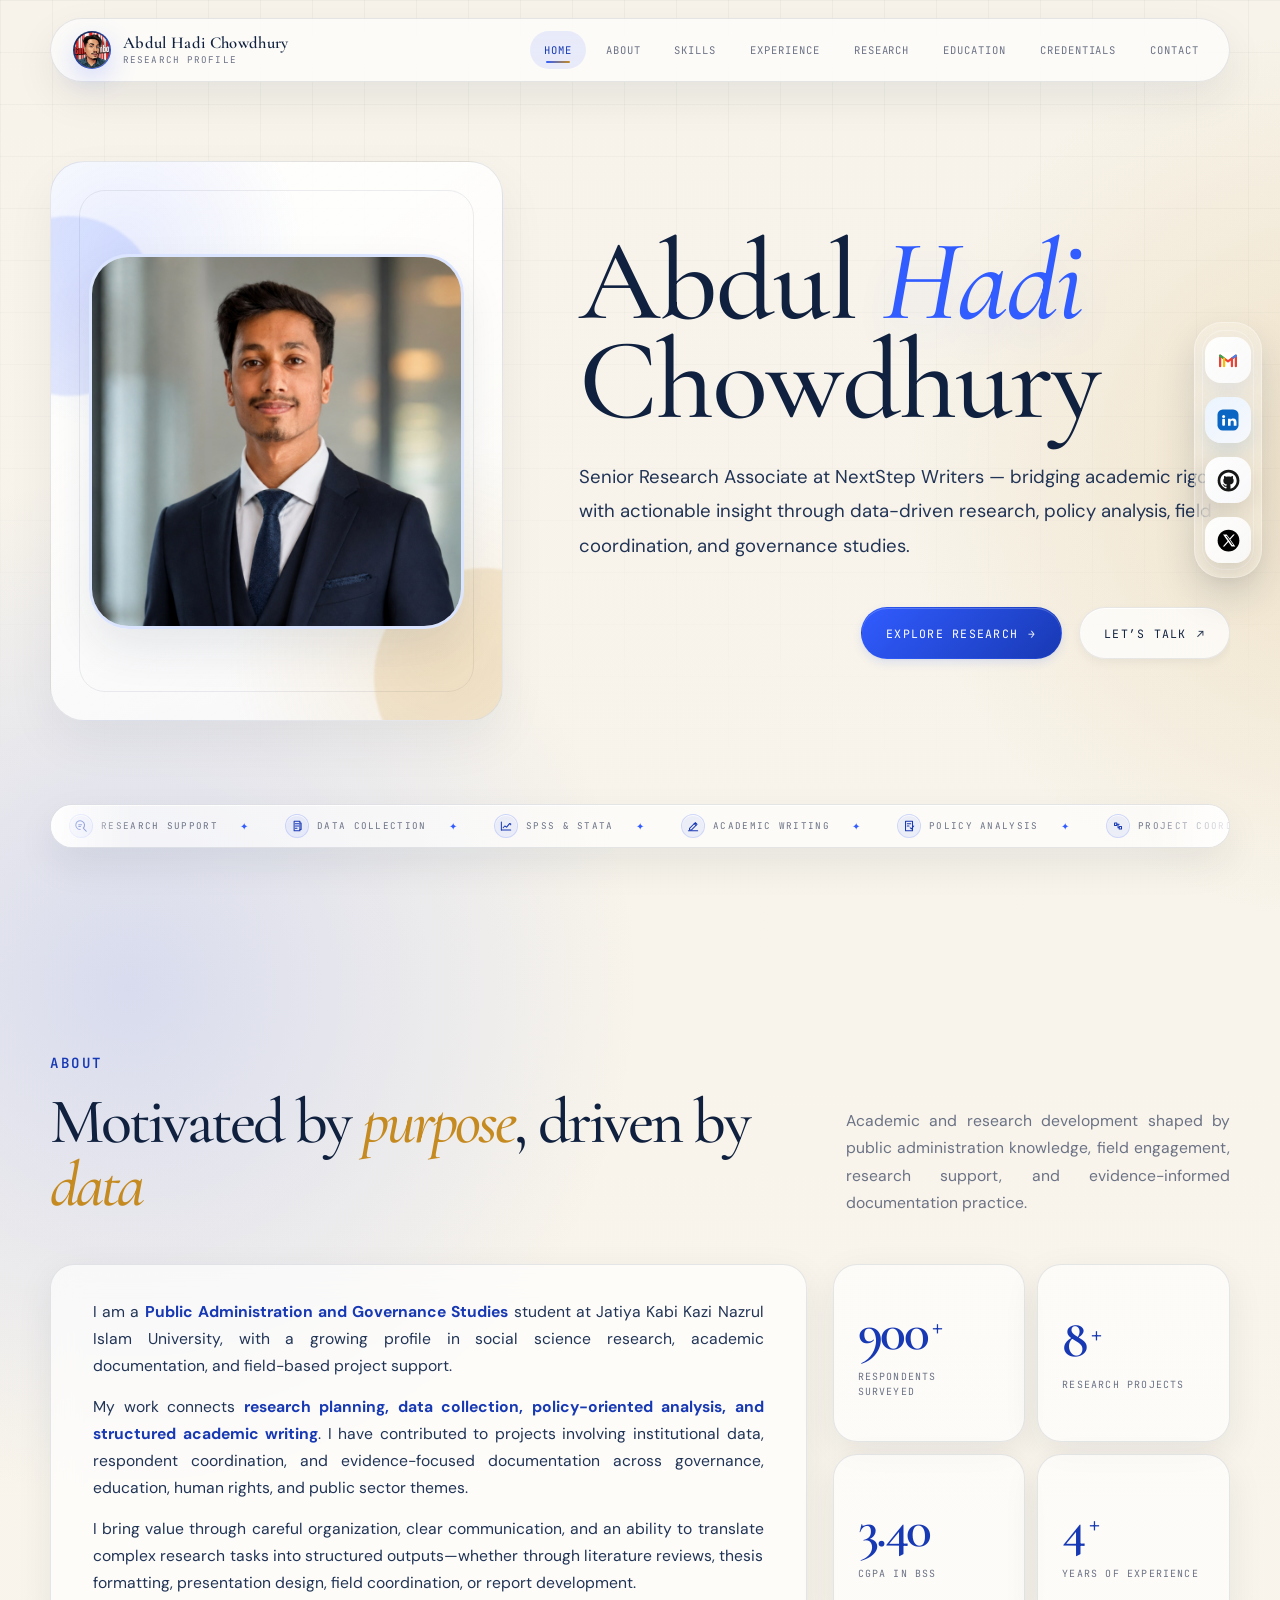
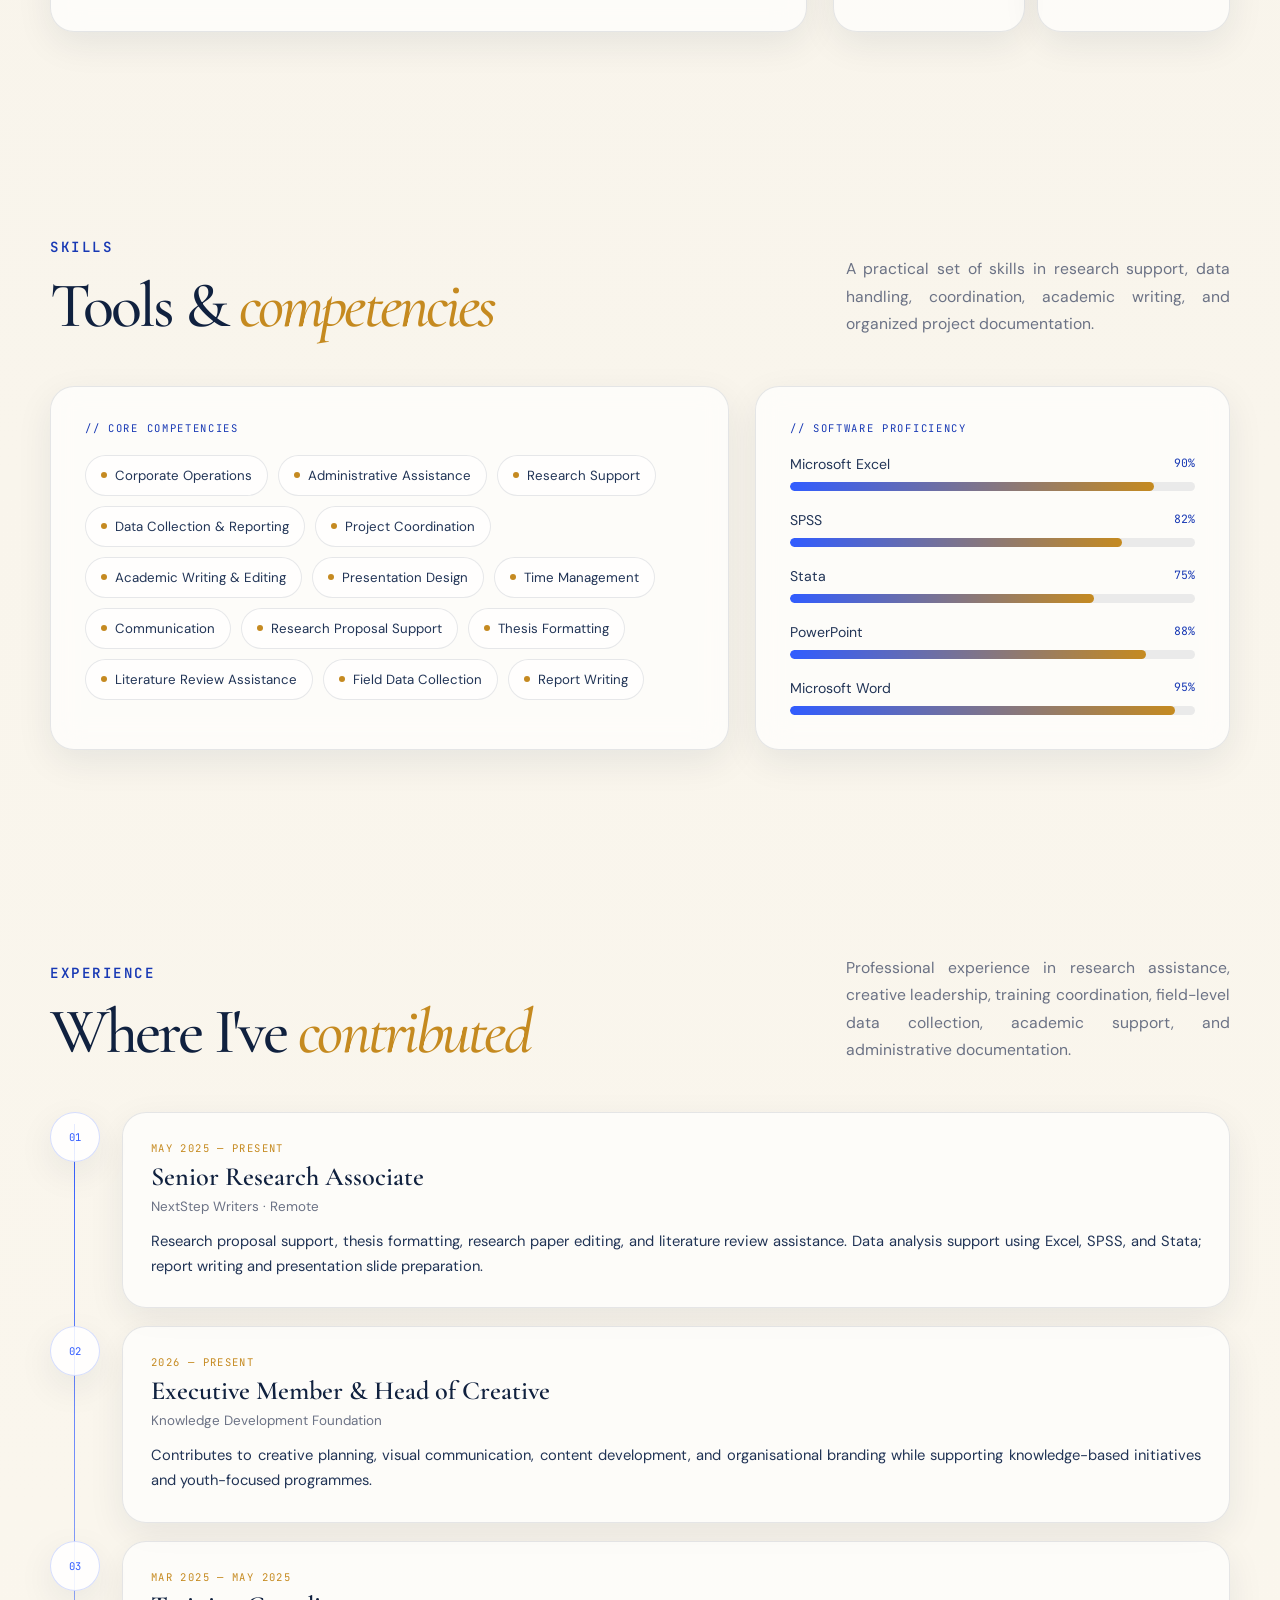
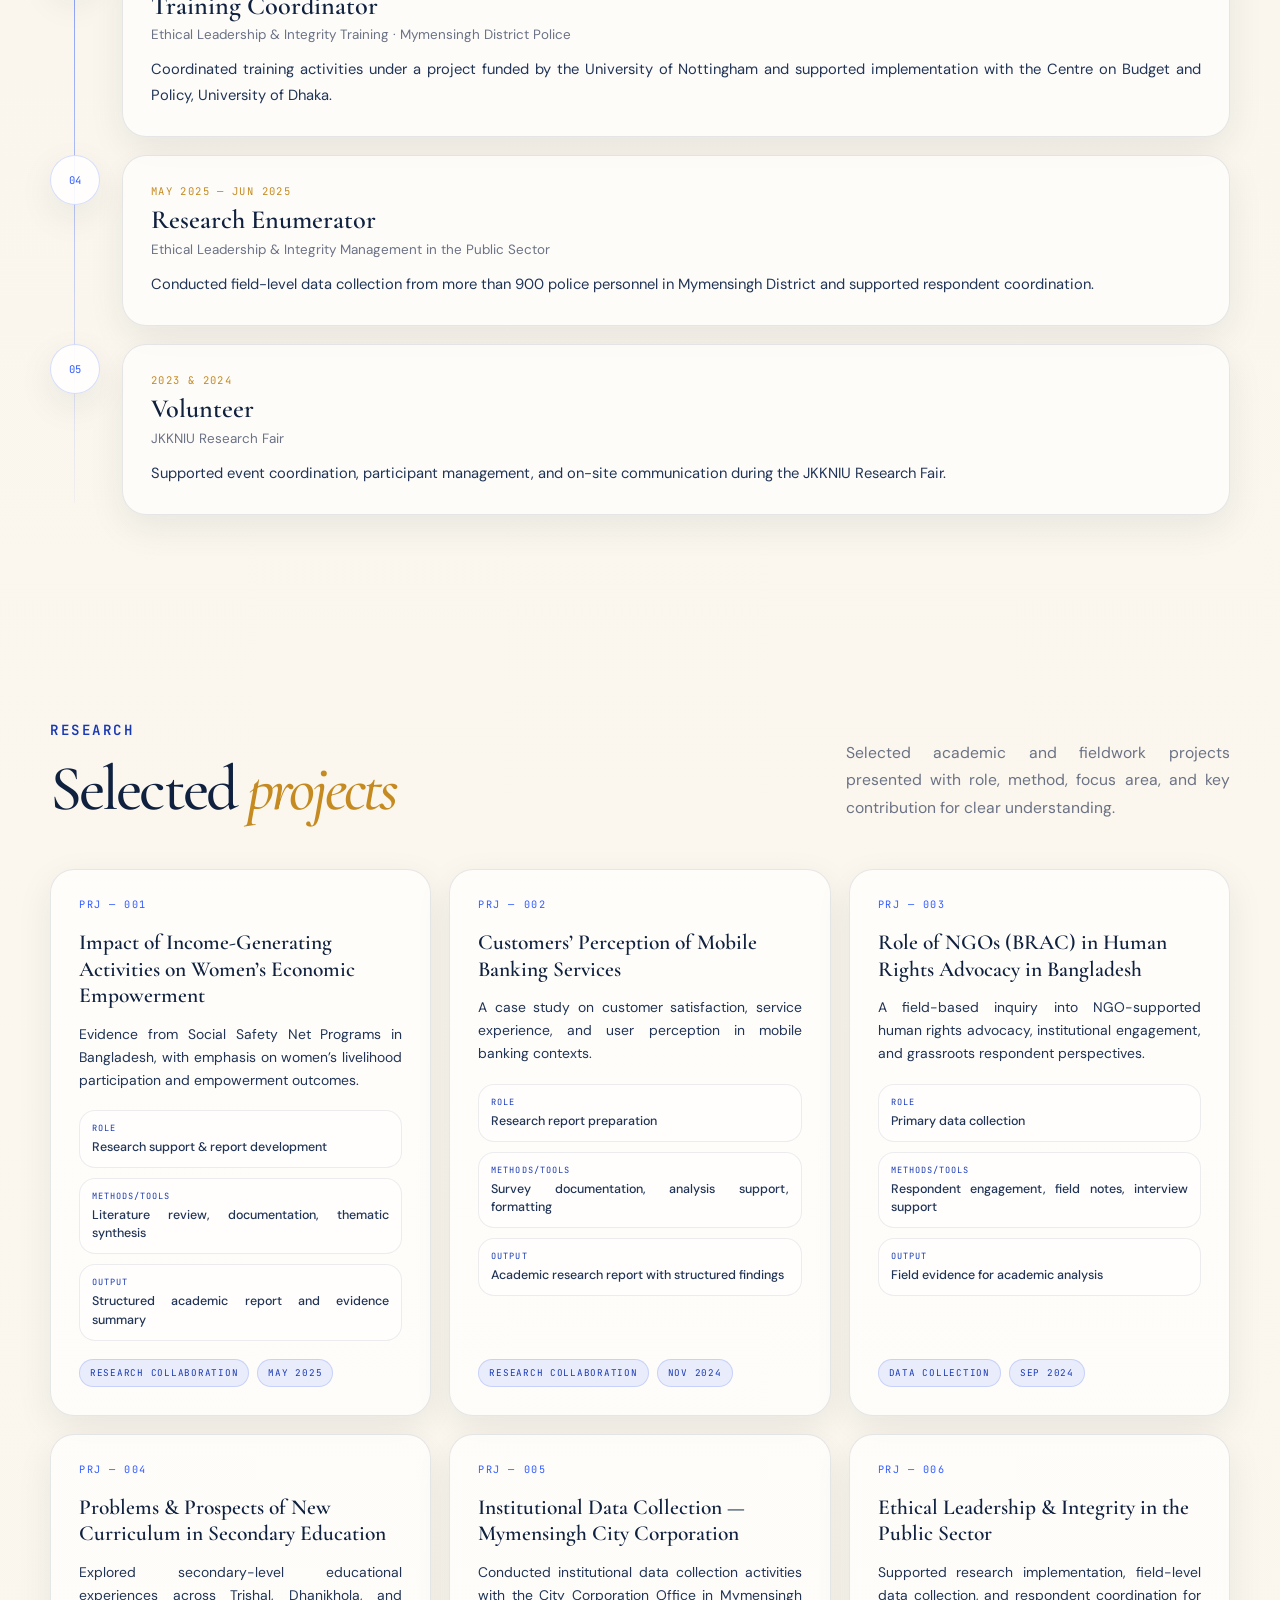
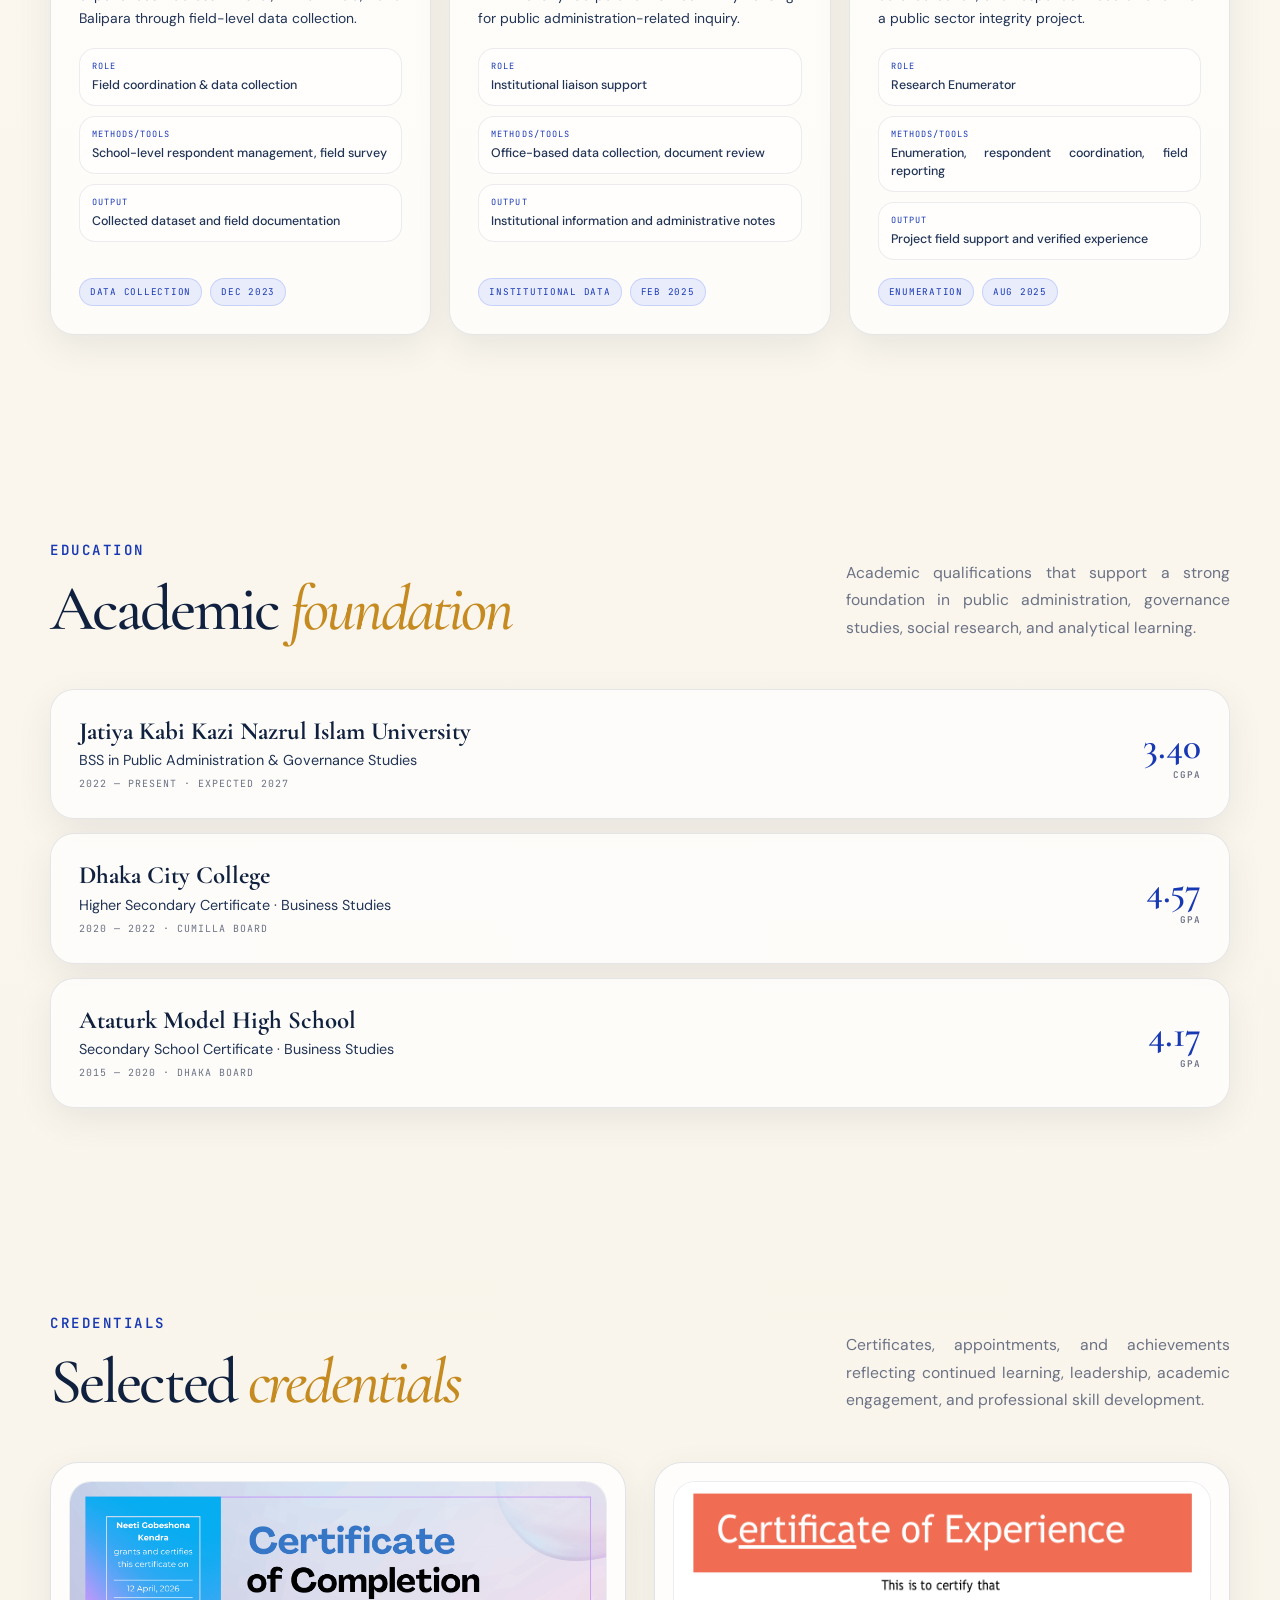
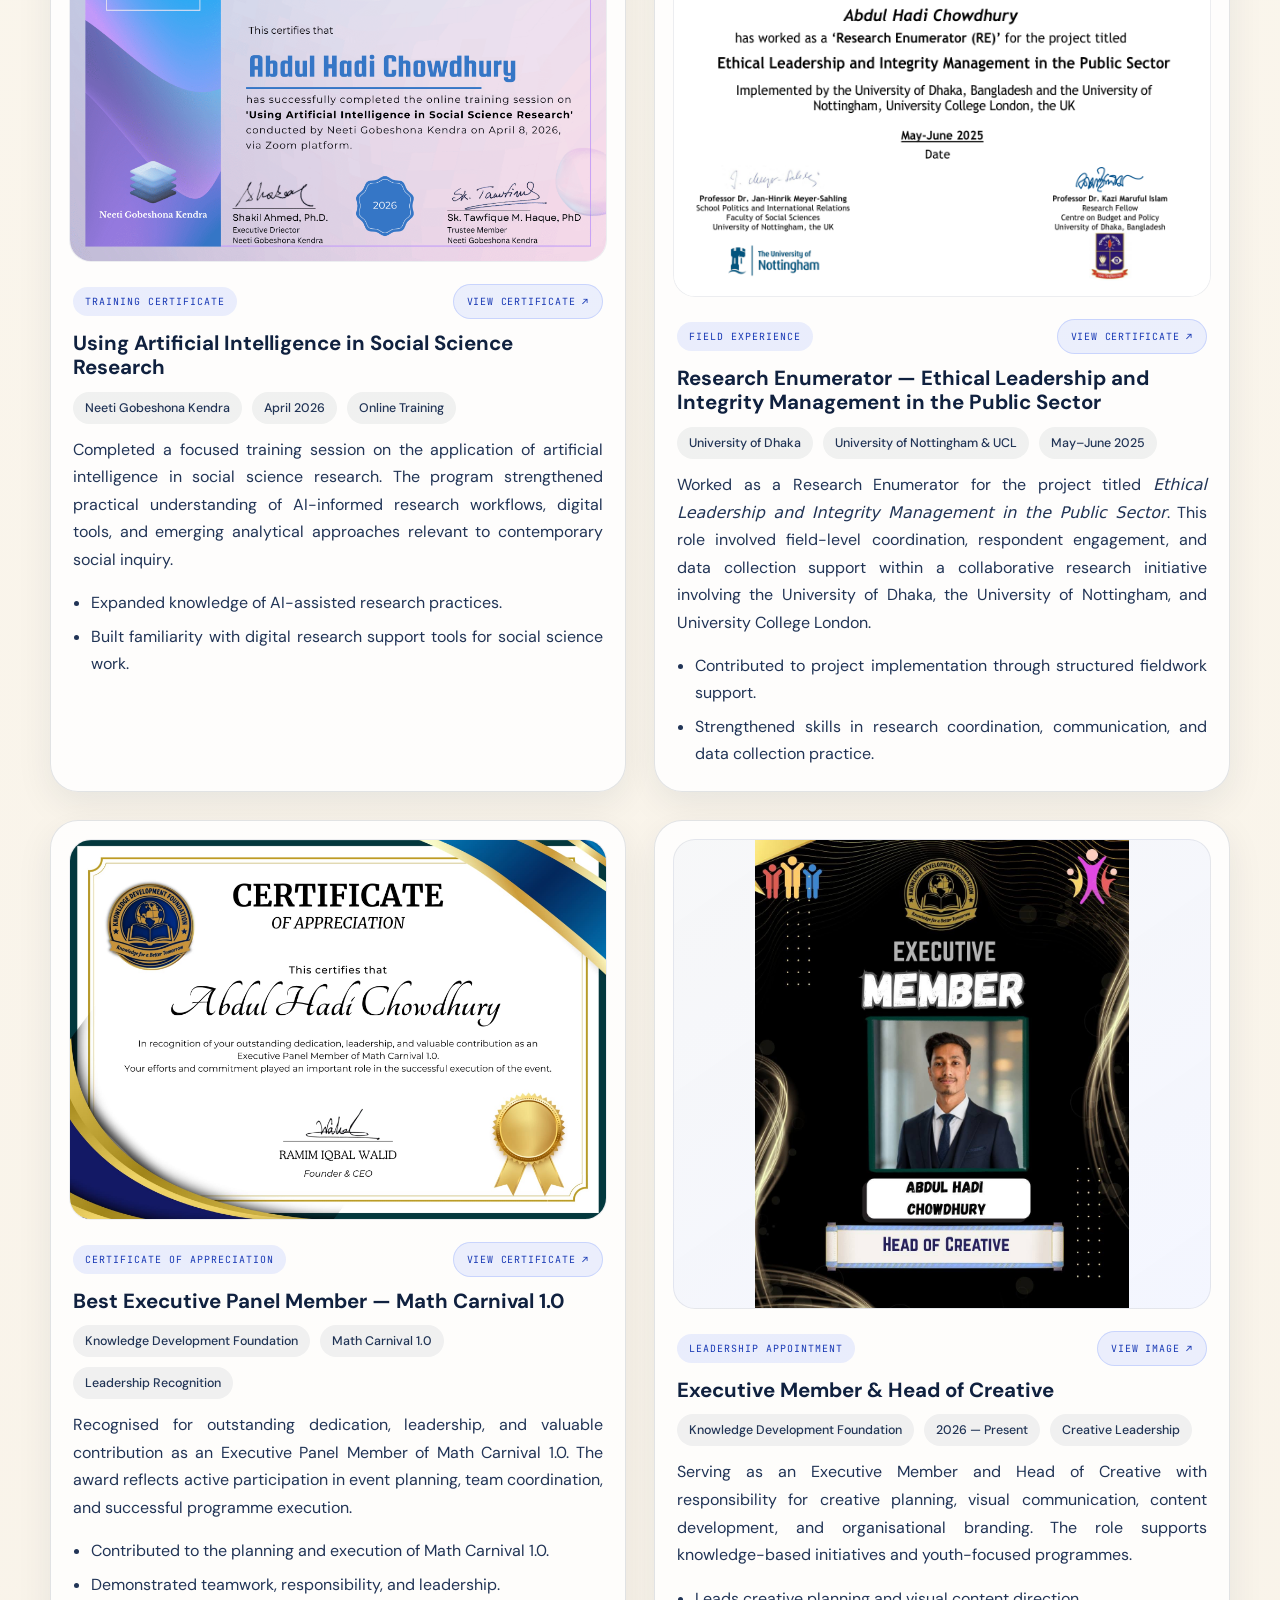
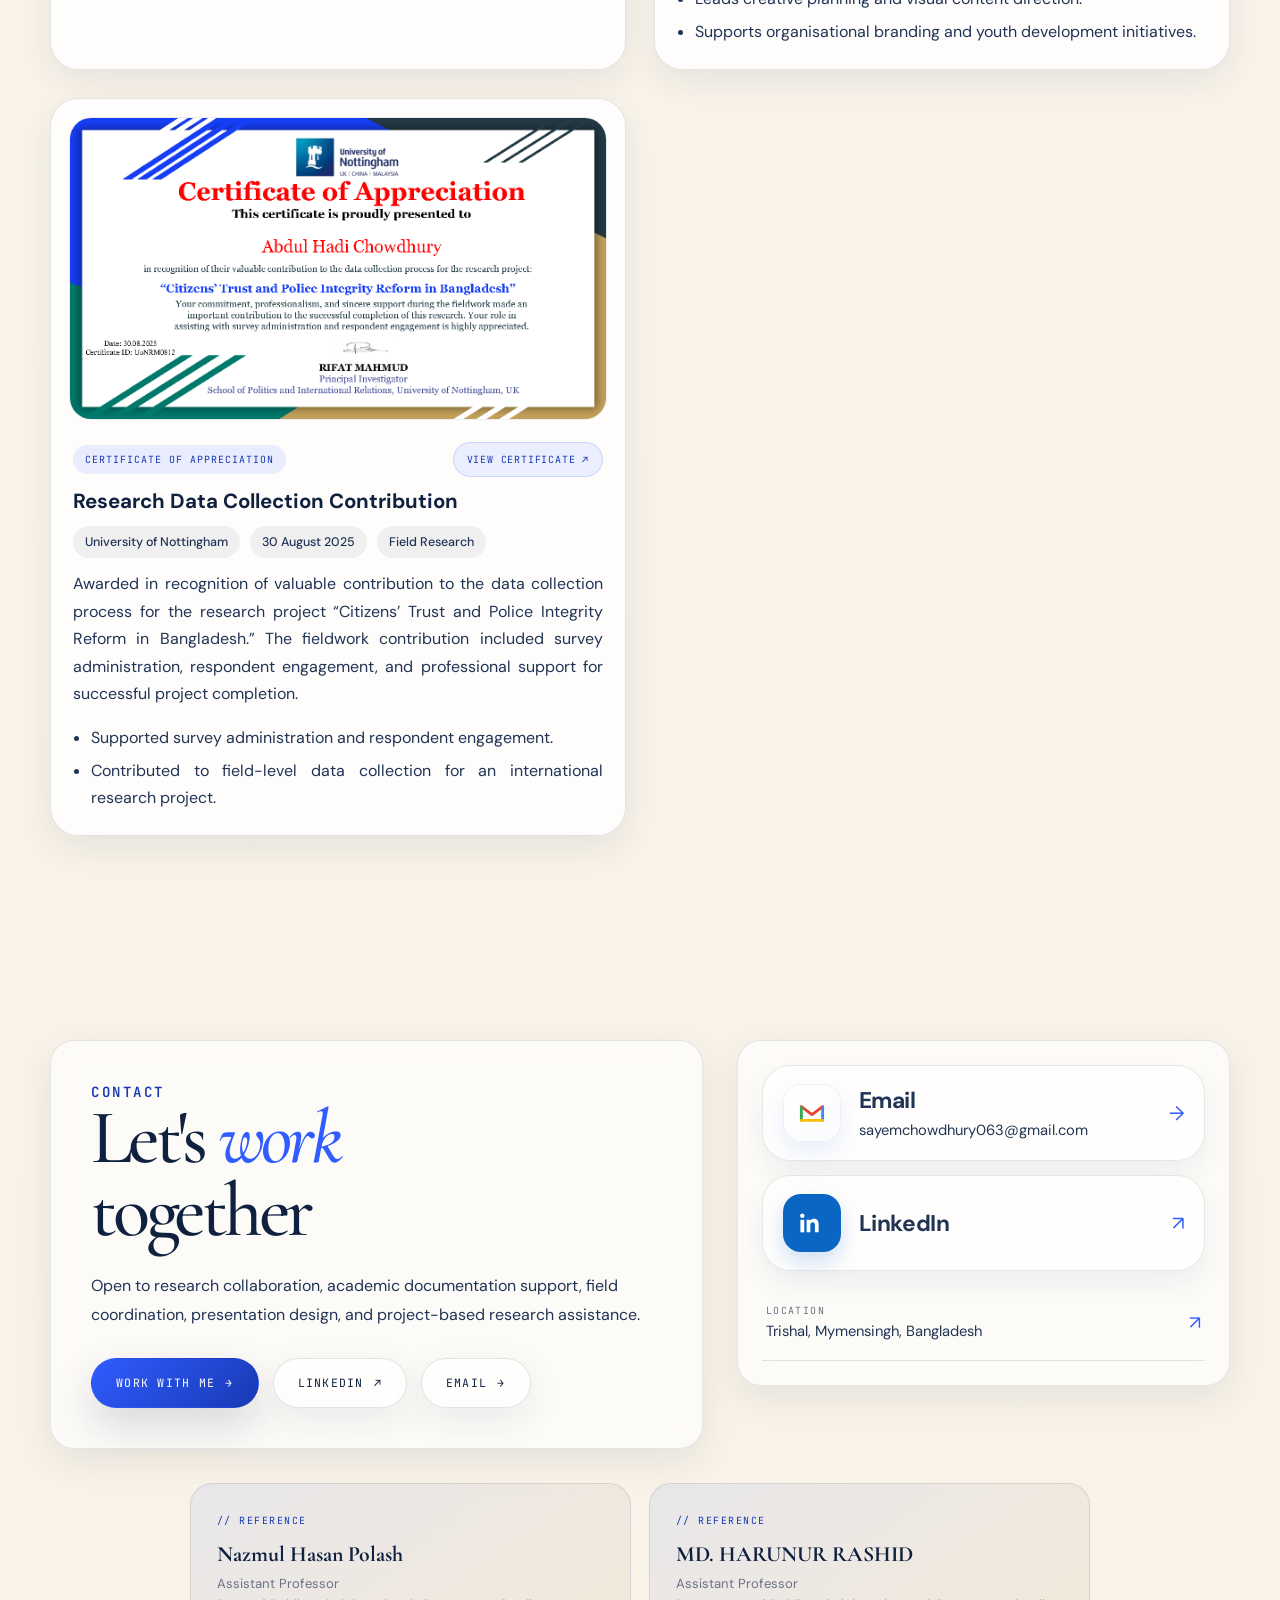
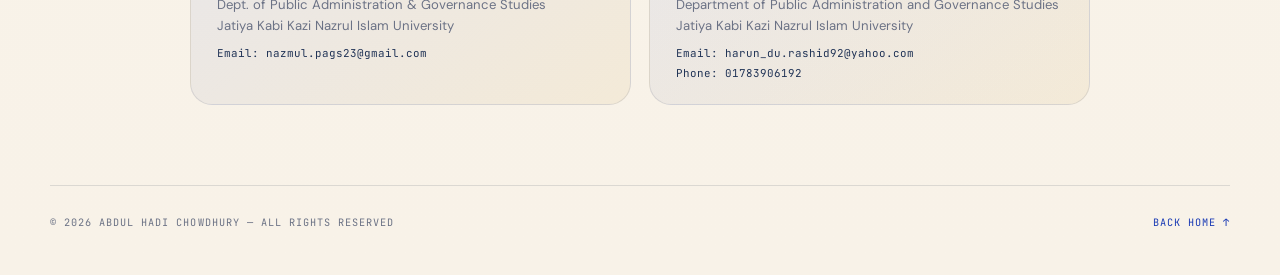
==== commit 48ab9431: "Add files via upload" ====
--- a/index.html
+++ b/index.html
@@ -18,3359 +18,7 @@
 <link rel="preconnect" href="https://fonts.googleapis.com">
 <link rel="preconnect" href="https://fonts.gstatic.com" crossorigin>
 <link href="https://fonts.googleapis.com/css2?family=Cormorant+Garamond:ital,wght@0,400;0,500;0,600;1,500&family=DM+Sans:wght@300;400;500;600;700&family=JetBrains+Mono:wght@400;500;600&display=swap" rel="stylesheet">
-<style>
-  :root {
-    --bg: #f7f3ea;
-    --bg-soft: #fffaf1;
-    --surface: rgba(255, 255, 255, 0.72);
-    --surface-strong: #ffffff;
-    --ink: #10213f;
-    --ink-soft: #213456;
-    --muted: #6b7285;
-    --muted-2: #8b93a4;
-    --accent: #315cff;
-    --accent-deep: #1839b4;
-    --accent-soft: rgba(49, 92, 255, 0.10);
-    --gold: #c58a20;
-    --gold-soft: rgba(197, 138, 32, 0.15);
-    --line: rgba(16, 33, 63, 0.12);
-    --shadow: 0 24px 70px rgba(16, 33, 63, 0.11);
-    --shadow-soft: 0 12px 36px rgba(16, 33, 63, 0.08);
-    --radius-xl: 34px;
-    --radius-lg: 24px;
-    --radius-md: 16px;
-    --max: 1180px;
-  }
-
-  * { box-sizing: border-box; margin: 0; padding: 0; }
-  html { scroll-behavior: smooth; }
-  body {
-    min-height: 100vh;
-    background:
-      radial-gradient(circle at 8% 8%, rgba(49, 92, 255, 0.16), transparent 32rem),
-      radial-gradient(circle at 88% 4%, rgba(197, 138, 32, 0.18), transparent 28rem),
-      linear-gradient(180deg, var(--bg) 0%, #fbf7ee 42%, #f8f2e8 100%);
-    color: var(--ink);
-    font-family: 'DM Sans', system-ui, -apple-system, BlinkMacSystemFont, sans-serif;
-    overflow-x: hidden;
-  }
-
-  body::before {
-    content: "";
-    position: fixed;
-    inset: 0;
-    pointer-events: none;
-    z-index: -2;
-    background-image:
-      linear-gradient(rgba(16, 33, 63, 0.035) 1px, transparent 1px),
-      linear-gradient(90deg, rgba(16, 33, 63, 0.035) 1px, transparent 1px);
-    background-size: 52px 52px;
-    mask-image: linear-gradient(to bottom, black, transparent 88%);
-  }
-
-  ::selection { background: var(--accent); color: #fff; }
-  a { color: inherit; }
-  img, svg { display: block; max-width: 100%; }
-
-  .progress-line {
-    position: fixed;
-    top: 0;
-    left: 0;
-    height: 3px;
-    width: 0%;
-    background: linear-gradient(90deg, var(--accent), var(--gold));
-    z-index: 999;
-    box-shadow: 0 0 24px rgba(49, 92, 255, 0.32);
-    transition: width 0.08s linear;
-  }
-
-  .cursor-dot, .cursor-ring { display: none; }
-  @media (hover: hover) and (pointer: fine) {
-    body.custom-cursor-enabled { cursor: none; }
-    .cursor-dot {
-      display: block;
-      position: fixed;
-      left: 0;
-      top: 0;
-      width: 7px;
-      height: 7px;
-      border-radius: 999px;
-      background: var(--accent);
-      pointer-events: none;
-      z-index: 1000;
-      transform: translate3d(-50%, -50%, 0);
-      will-change: transform;
-    }
-    .cursor-ring {
-      display: block;
-      position: fixed;
-      left: 0;
-      top: 0;
-      width: 34px;
-      height: 34px;
-      border-radius: 999px;
-      border: 1.5px solid rgba(49, 92, 255, 0.52);
-      pointer-events: none;
-      z-index: 999;
-      background: transparent;
-      transform: translate3d(-50%, -50%, 0);
-      will-change: transform;
-    }
-  }
-
-  .page-shell { width: min(var(--max), calc(100% - 40px)); margin: 0 auto; }
-
-  .site-nav {
-    position: fixed;
-    top: 18px;
-    left: 50%;
-    width: min(var(--max), calc(100% - 40px));
-    transform: translateX(-50%);
-    z-index: 100;
-    border: 1px solid rgba(16, 33, 63, 0.10);
-    border-radius: 999px;
-    background: rgba(255, 255, 255, 0.66);
-    box-shadow: 0 16px 40px rgba(16, 33, 63, 0.08);
-    backdrop-filter: blur(18px);
-    transition: top 0.22s ease, background 0.22s ease, box-shadow 0.22s ease;
-  }
-
-  .site-nav.scrolled {
-    top: 10px;
-    background: rgba(255, 255, 255, 0.88);
-    box-shadow: 0 18px 48px rgba(16, 33, 63, 0.12);
-  }
-
-  .nav-inner {
-    display: flex;
-    align-items: center;
-    justify-content: space-between;
-    gap: 24px;
-    padding: 12px 16px 12px 22px;
-  }
-
-  .brand {
-    display: inline-flex;
-    align-items: center;
-    gap: 12px;
-    text-decoration: none;
-    min-width: max-content;
-  }
-
-  .brand-mark {
-    width: 38px;
-    height: 38px;
-    display: grid;
-    place-items: center;
-    border-radius: 50%;
-    color: #fff;
-    background: linear-gradient(135deg, var(--ink), var(--accent));
-    font-family: 'Cormorant Garamond', serif;
-    font-weight: 600;
-    letter-spacing: -0.04em;
-    box-shadow: 0 10px 28px rgba(49, 92, 255, 0.22);
-    overflow: hidden;
-  }
-
-  .brand-mark img {
-    width: 100%;
-    height: 100%;
-    object-fit: cover;
-    border-radius: inherit;
-  }
-
-  .brand-text { display: flex; flex-direction: column; line-height: 1; }
-  .brand-name { font-family: 'Cormorant Garamond', serif; font-weight: 600; letter-spacing: 0.02em; font-size: 1.04rem; }
-  .brand-role { margin-top: 4px; font-family: 'JetBrains Mono', monospace; font-size: 0.58rem; color: var(--muted); letter-spacing: 0.12em; text-transform: uppercase; }
-
-  .nav-links {
-    display: flex;
-    list-style: none;
-    align-items: center;
-    gap: 6px;
-  }
-
-  .nav-links a {
-    display: inline-flex;
-    align-items: center;
-    justify-content: center;
-    min-height: 38px;
-    padding: 0 14px;
-    border-radius: 999px;
-    color: var(--muted);
-    text-decoration: none;
-    font-family: 'JetBrains Mono', monospace;
-    font-size: 0.66rem;
-    letter-spacing: 0.09em;
-    text-transform: uppercase;
-    transition: color 0.18s ease, background 0.18s ease, transform 0.18s ease;
-  }
-
-  .nav-links a:hover,
-  .nav-links a.active {
-    color: var(--accent-deep);
-    background: var(--accent-soft);
-  }
-  .nav-links a:hover { transform: translateY(-1px); }
-
-  .menu-toggle {
-    display: none;
-    width: 42px;
-    height: 42px;
-    border-radius: 50%;
-    border: 1px solid var(--line);
-    background: #fff;
-    color: var(--ink);
-    font: inherit;
-  }
-  .site-page {
-    display: block;
-    min-height: auto;
-    padding: 124px 0 80px;
-    scroll-margin-top: 108px;
-    position: relative;
-  }
-
-  .hero {
-    min-height: calc(100vh - 150px);
-    display: grid;
-    align-items: center;
-    padding-bottom: 48px;
-    position: relative;
-  }
-
-  .hero-grid {
-    display: grid;
-    grid-template-columns: minmax(0, 1.18fr) minmax(330px, 0.82fr);
-    gap: 72px;
-    align-items: center;
-  }
-
-  .eyebrow {
-    display: inline-flex;
-    align-items: center;
-    gap: 10px;
-    padding: 10px 14px;
-    border: 1px solid rgba(49, 92, 255, 0.16);
-    border-radius: 999px;
-    background: rgba(255,255,255,0.58);
-    color: var(--accent-deep);
-    font-family: 'JetBrains Mono', monospace;
-    font-size: 0.68rem;
-    letter-spacing: 0.13em;
-    text-transform: uppercase;
-    box-shadow: var(--shadow-soft);
-  }
-  .eyebrow::before {
-    content: "";
-    width: 8px;
-    height: 8px;
-    border-radius: 50%;
-    background: var(--accent);
-    box-shadow: 0 0 0 7px rgba(49, 92, 255, 0.12);
-  }
-
-  .hero h1 {
-    margin-top: 24px;
-    font-family: 'Cormorant Garamond', serif;
-    font-size: clamp(4.1rem, 9vw, 8.8rem);
-    line-height: 0.86;
-    font-weight: 500;
-    letter-spacing: -0.015em;
-    color: var(--ink);
-  }
-  .hero h1 em { color: var(--accent); font-style: italic; text-shadow: 0 18px 40px rgba(49, 92, 255, 0.12); }
-  .hero-subtitle { margin-top: 28px; max-width: 655px; color: var(--ink-soft); font-size: clamp(1rem, 1.45vw, 1.18rem); line-height: 1.85; }
-
-  .hero-actions { margin-top: 38px; display: flex; align-items: center; justify-content: flex-end; flex-wrap: wrap; gap: 14px; width: 100%; }
-
-  .btn {
-    --btn-bg: var(--ink);
-    --btn-text: #fff;
-    display: inline-flex;
-    align-items: center;
-    justify-content: center;
-    gap: 10px;
-    min-height: 52px;
-    padding: 0 24px;
-    border-radius: 999px;
-    border: 1px solid transparent;
-    text-decoration: none;
-    color: var(--btn-text);
-    background: var(--btn-bg);
-    font-family: 'JetBrains Mono', monospace;
-    font-size: 0.72rem;
-    letter-spacing: 0.11em;
-    text-transform: uppercase;
-    position: relative;
-    overflow: hidden;
-    box-shadow: 0 18px 40px rgba(16, 33, 63, 0.16);
-    transition: transform 0.18s ease, box-shadow 0.18s ease, background 0.18s ease;
-  }
-  .btn::after {
-    content: "";
-    position: absolute;
-    inset: 0;
-    background: linear-gradient(120deg, transparent, rgba(255,255,255,0.28), transparent);
-    transform: translateX(-120%);
-    transition: transform 0.52s ease;
-  }
-  .btn:hover { transform: translateY(-3px); box-shadow: 0 26px 54px rgba(16, 33, 63, 0.20); }
-  .btn:hover::after { transform: translateX(120%); }
-  .btn span { position: relative; z-index: 1; }
-  .btn.primary { --btn-bg: linear-gradient(135deg, var(--accent), var(--accent-deep)); }
-  .btn.secondary { --btn-bg: rgba(255,255,255,0.68); --btn-text: var(--ink); border-color: var(--line); box-shadow: var(--shadow-soft); }
-
-  .skill-strip {
-    margin-top: 16px;
-    border: 1px solid rgba(16, 33, 63, 0.10);
-    background: rgba(255,255,255,0.54);
-    overflow: hidden;
-    border-radius: 999px;
-    box-shadow: inset 0 1px 0 rgba(255,255,255,0.68), var(--shadow-soft);
-  }
-  .strip-track {
-    display: flex;
-    align-items: center;
-    width: max-content;
-    animation: slideStrip 28s linear infinite;
-    will-change: transform;
-  }
-  .strip-track:hover { animation-play-state: paused; }
-  .strip-item {
-    display: inline-flex;
-    align-items: center;
-    gap: 10px;
-    padding: 15px 24px;
-    white-space: nowrap;
-    color: var(--muted);
-    font-family: 'JetBrains Mono', monospace;
-    font-size: 0.66rem;
-    letter-spacing: 0.16em;
-    text-transform: uppercase;
-    position: relative;
-  }
-  .strip-item::after {
-    content: "✦";
-    color: var(--accent);
-    margin-left: 18px;
-    font-size: 0.72rem;
-  }
-  .strip-icon {
-    width: 30px;
-    height: 30px;
-    display: inline-grid;
-    place-items: center;
-    border-radius: 999px;
-    color: var(--accent-deep);
-    background: rgba(49, 92, 255, 0.08);
-    border: 1px solid rgba(49, 92, 255, 0.16);
-    box-shadow: inset 0 1px 0 rgba(255,255,255,0.72);
-    flex: 0 0 auto;
-  }
-  .strip-icon svg {
-    width: 17px;
-    height: 17px;
-    fill: none;
-    stroke: currentColor;
-    stroke-width: 1.75;
-    stroke-linecap: round;
-    stroke-linejoin: round;
-  }
-  @keyframes slideStrip { to { transform: translateX(-50%); } }
-
-  .section-head { display: grid; grid-template-columns: minmax(0, 0.86fr) minmax(260px, 0.44fr); gap: 44px; align-items: end; margin-bottom: 48px; }
-  .section-label { display: inline-flex; align-items: center; gap: 0; color: var(--accent-deep); font-family: 'JetBrains Mono', monospace; font-size: 0.88rem; letter-spacing: 0.18em; text-transform: uppercase; font-weight: 600; }
-  .section-label::before { display: none; content: none; }
-  .section-title { margin-top: 18px; font-family: 'Cormorant Garamond', serif; font-size: clamp(2.7rem, 5vw, 4.85rem); line-height: 0.98; font-weight: 500; letter-spacing: -0.045em; }
-  .section-title em { color: var(--gold); font-style: italic; }
-  .section-intro { color: var(--muted); line-height: 1.75; font-size: 0.98rem; }
-
-  .about-grid { display: grid; grid-template-columns: minmax(0, 0.98fr) minmax(320px, 0.72fr); gap: 28px; }
-  .glass-card { border: 1px solid rgba(16, 33, 63, 0.10); border-radius: var(--radius-lg); background: rgba(255,255,255,0.68); box-shadow: var(--shadow-soft); backdrop-filter: blur(14px); }
-  .about-copy { padding: 38px; }
-  .about-copy p { color: var(--ink-soft); font-size: 1rem; line-height: 1.9; }
-  .about-copy p + p { margin-top: 18px; }
-  .about-copy strong { color: var(--accent-deep); font-weight: 700; }
-  .metric-grid { display: grid; grid-template-columns: repeat(2, 1fr); gap: 12px; }
-  .metric { min-height: 155px; padding: 26px; border-radius: 24px; border: 1px solid rgba(16, 33, 63, 0.10); background: rgba(255,255,255,0.64); box-shadow: var(--shadow-soft); position: relative; overflow: hidden; transition: transform 0.18s ease, border-color 0.18s ease, background 0.18s ease; }
-  .metric::after { content: ""; position: absolute; inset: auto 0 0 0; height: 4px; background: linear-gradient(90deg, var(--accent), var(--gold)); transform: scaleX(0); transform-origin: left; transition: transform 0.26s ease; }
-  .metric:hover { transform: translateY(-6px); border-color: rgba(49,92,255,0.22); background: rgba(255,255,255,0.88); }
-  .metric:hover::after { transform: scaleX(1); }
-  .metric strong {
-    display: flex;
-    align-items: flex-start;
-    gap: 5px;
-    font-family: 'Cormorant Garamond', serif;
-    font-size: clamp(3.05rem, 4.8vw, 4.15rem);
-    font-weight: 600;
-    line-height: 0.92;
-    color: var(--accent-deep);
-    letter-spacing: -0.045em;
-  }
-
-  .metric strong .counter {
-    display: inline;
-    margin: 0;
-    color: inherit;
-    font: inherit;
-    letter-spacing: inherit;
-    text-transform: none;
-    line-height: inherit;
-  }
-
-  .metric strong .metric-plus {
-    display: inline-block;
-    margin: 0;
-    color: var(--accent-deep);
-    font-family: 'Cormorant Garamond', serif;
-    font-size: 1.72rem;
-    font-weight: 600;
-    line-height: 1;
-    letter-spacing: -0.02em;
-    text-transform: none;
-    transform: translateY(0.18em);
-  }
-
-  .metric > span { display: block; margin-top: 16px; color: var(--muted); font-family: 'JetBrains Mono', monospace; font-size: 0.62rem; letter-spacing: 0.12em; text-transform: uppercase; line-height: 1.5; }
-
-  .skills-layout { display: grid; grid-template-columns: minmax(0, 1fr) minmax(320px, 0.70fr); gap: 26px; }
-  .skill-panel { padding: 34px; }
-  .panel-heading { font-family: 'JetBrains Mono', monospace; color: var(--accent-deep); font-size: 0.66rem; letter-spacing: 0.16em; text-transform: uppercase; margin-bottom: 20px; }
-  .pill-cloud { display: flex; flex-wrap: wrap; gap: 10px; }
-  .skill-pill { display: inline-flex; align-items: center; gap: 8px; padding: 11px 15px; border: 1px solid rgba(16, 33, 63, 0.10); border-radius: 999px; color: var(--ink-soft); background: rgba(255,255,255,0.62); font-size: 0.83rem; transition: transform 0.18s ease, border-color 0.18s ease, color 0.18s ease, background 0.18s ease; }
-  .skill-pill::before { content: ""; width: 6px; height: 6px; border-radius: 50%; background: var(--gold); }
-  .skill-pill:hover { transform: translateY(-3px); border-color: rgba(49,92,255,0.25); color: var(--accent-deep); background: #fff; }
-  .bar-list { display: grid; gap: 20px; }
-  .bar-head { display: flex; justify-content: space-between; gap: 16px; margin-bottom: 9px; color: var(--ink-soft); font-size: 0.88rem; }
-  .bar-head span:last-child { color: var(--accent-deep); font-family: 'JetBrains Mono', monospace; font-size: 0.72rem; }
-  .bar-track { height: 9px; border-radius: 999px; background: rgba(16, 33, 63, 0.08); overflow: hidden; }
-  .bar-fill { width: 0; height: 100%; border-radius: inherit; background: linear-gradient(90deg, var(--accent), var(--gold)); transition: width 0.42s cubic-bezier(.22,.61,.36,1); }
-
-  .timeline { position: relative; display: grid; gap: 18px; }
-  .timeline::before { content: ""; position: absolute; left: 24px; top: 12px; bottom: 12px; width: 1px; background: linear-gradient(var(--accent), rgba(49,92,255,0.04)); }
-  .timeline-item { display: grid; grid-template-columns: 50px minmax(0, 1fr); gap: 22px; align-items: stretch; }
-  .timeline-pin { width: 50px; height: 50px; display: grid; place-items: center; border-radius: 50%; border: 1px solid rgba(49,92,255,0.20); background: rgba(255,255,255,0.88); color: var(--accent); font-family: 'JetBrains Mono', monospace; font-size: 0.66rem; position: relative; z-index: 1; box-shadow: var(--shadow-soft); }
-  .timeline-content { padding: 28px; border-radius: var(--radius-lg); border: 1px solid rgba(16, 33, 63, 0.10); background: rgba(255,255,255,0.66); box-shadow: var(--shadow-soft); transition: transform 0.18s ease, border-color 0.18s ease, background 0.18s ease; }
-  .timeline-content:hover { transform: translateX(6px); border-color: rgba(49,92,255,0.22); background: rgba(255,255,255,0.88); }
-  .timeline-date { color: var(--gold); font-family: 'JetBrains Mono', monospace; font-size: 0.66rem; letter-spacing: 0.13em; text-transform: uppercase; }
-  .timeline-title { margin-top: 8px; font-family: 'Cormorant Garamond', serif; font-size: 1.64rem; line-height: 1.1; font-weight: 600; }
-  .timeline-org { margin-top: 6px; color: var(--muted); font-size: 0.84rem; }
-  .timeline-desc { margin-top: 14px; color: var(--ink-soft); line-height: 1.72; font-size: 0.92rem; }
-
-  .projects-grid { display: grid; grid-template-columns: repeat(3, 1fr); gap: 18px; }
-  .project-card { min-height: 300px; padding: 28px; border: 1px solid rgba(16, 33, 63, 0.10); border-radius: var(--radius-lg); background: rgba(255,255,255,0.68); box-shadow: var(--shadow-soft); position: relative; overflow: hidden; transition: transform 0.18s ease, border-color 0.18s ease, background 0.18s ease; }
-  .project-card::before { content: ""; position: absolute; inset: -60% -45% auto auto; width: 210px; height: 210px; border-radius: 50%; background: radial-gradient(circle, rgba(49,92,255,0.16), transparent 70%); transition: transform 0.25s ease; }
-  .project-card:hover { transform: translateY(-7px); border-color: rgba(49,92,255,0.22); background: rgba(255,255,255,0.90); }
-  .project-card:hover::before { transform: scale(1.32); }
-  .project-num { color: var(--accent); font-family: 'JetBrains Mono', monospace; font-size: 0.64rem; letter-spacing: 0.15em; text-transform: uppercase; position: relative; }
-  .project-title { margin-top: 18px; font-family: 'Cormorant Garamond', serif; font-size: 1.34rem; line-height: 1.24; font-weight: 600; position: relative; }
-  .project-desc { margin-top: 14px; color: var(--ink-soft); line-height: 1.66; font-size: 0.87rem; position: relative; }
-  .tag-row { display: flex; flex-wrap: wrap; gap: 8px; margin-top: 22px; position: relative; }
-  .project-tag { padding: 7px 10px; border: 1px solid rgba(49,92,255,0.18); border-radius: 999px; background: var(--accent-soft); color: var(--accent-deep); font-family: 'JetBrains Mono', monospace; font-size: 0.58rem; letter-spacing: 0.08em; text-transform: uppercase; }
-
-  .education-list { display: grid; gap: 14px; }
-  .edu-card { display: grid; grid-template-columns: minmax(0, 1fr) auto; align-items: center; gap: 22px; padding: 28px; border-radius: var(--radius-lg); border: 1px solid rgba(16, 33, 63, 0.10); background: rgba(255,255,255,0.70); box-shadow: var(--shadow-soft); transition: transform 0.18s ease, border-color 0.18s ease, background 0.18s ease; }
-  .edu-card:hover { transform: translateY(-5px); border-color: rgba(49,92,255,0.22); background: rgba(255,255,255,0.92); }
-  .edu-card h3 { font-family: 'Cormorant Garamond', serif; font-size: 1.55rem; line-height: 1.1; }
-  .edu-card p { margin-top: 6px; color: var(--ink-soft); font-size: 0.9rem; }
-  .edu-card small { display: block; margin-top: 8px; color: var(--muted); font-family: 'JetBrains Mono', monospace; font-size: 0.62rem; letter-spacing: 0.1em; text-transform: uppercase; }
-  .score { min-width: 112px; text-align: right; font-family: 'Cormorant Garamond', serif; color: var(--accent-deep); font-size: 2.35rem; font-weight: 600; line-height: 1; }
-  .score span { display: block; margin-top: 6px; color: var(--muted); font-family: 'JetBrains Mono', monospace; font-size: 0.58rem; letter-spacing: 0.1em; text-transform: uppercase; }
-
-  .contact-wrap { display: grid; grid-template-columns: minmax(0, 0.9fr) minmax(330px, 0.68fr); gap: 34px; align-items: start; }
-  .contact-lead { padding: 40px; }
-  .contact-lead h2 { font-family: 'Cormorant Garamond', serif; font-size: clamp(3rem, 6vw, 5.4rem); line-height: 0.95; letter-spacing: -0.055em; font-weight: 500; }
-  .contact-lead h2 em { color: var(--accent); font-style: italic; }
-  .contact-lead p { margin-top: 24px; color: var(--ink-soft); line-height: 1.8; max-width: 560px; }
-  .contact-panel { padding: 24px; }
-  .contact-link { display: grid; grid-template-columns: minmax(0, 1fr) auto; gap: 16px; align-items: center; padding: 19px 4px; border-bottom: 1px solid var(--line); text-decoration: none; transition: padding-left 0.18s ease, color 0.18s ease; }
-  .contact-link:first-child { border-top: 1px solid var(--line); }
-  .contact-link:hover { padding-left: 12px; color: var(--accent-deep); }
-  .contact-label { color: var(--muted); font-family: 'JetBrains Mono', monospace; font-size: 0.62rem; letter-spacing: 0.14em; text-transform: uppercase; }
-  .contact-value { margin-top: 4px; color: var(--ink-soft); font-size: 0.92rem; word-break: break-word; }
-  .contact-link:hover .contact-value { color: var(--accent-deep); }
-  .arrow { font-size: 1.18rem; transition: transform 0.18s ease; color: var(--accent); }
-  .contact-link:hover .arrow { transform: translateX(6px); }
-  .reference-box { margin-top: 22px; padding: 22px; border-radius: 22px; background: linear-gradient(145deg, rgba(49,92,255,0.08), rgba(197,138,32,0.08)); border: 1px solid rgba(16, 33, 63, 0.10); }
-  .reference-box span { color: var(--accent-deep); font-family: 'JetBrains Mono', monospace; font-size: 0.62rem; letter-spacing: 0.15em; text-transform: uppercase; }
-  .reference-box h3 { margin-top: 12px; font-family: 'Cormorant Garamond', serif; font-size: 1.36rem; }
-  .reference-box p { margin-top: 6px; color: var(--muted); font-size: 0.82rem; line-height: 1.62; }
-  .reference-box small { display: block; margin-top: 10px; color: var(--ink-soft); font-family: 'JetBrains Mono', monospace; font-size: 0.68rem; }
-
-  .site-footer { display: none; padding: 0 0 46px; }
-  .site-footer.visible { display: block; }
-  .footer-inner { display: flex; justify-content: space-between; gap: 18px; align-items: center; color: var(--muted); font-family: 'JetBrains Mono', monospace; font-size: 0.64rem; letter-spacing: 0.1em; text-transform: uppercase; border-top: 1px solid var(--line); padding-top: 30px; }
-  .back-home { text-decoration: none; color: var(--accent-deep); }
-
-  .reveal { opacity: 0; transform: translateY(18px); transition: opacity 0.30s ease, transform 0.30s ease; }
-  .reveal.visible { opacity: 1; transform: translateY(0); }
-  .tilt-card { transform-style: preserve-3d; }
-
-  @media (max-width: 980px) {
-    .hero-grid, .about-grid, .skills-layout, .section-head, .contact-wrap { grid-template-columns: 1fr; }
-    .projects-grid { grid-template-columns: repeat(2, 1fr); }
-  }
-
-  @media (max-width: 780px) {
-    .site-nav { top: 10px; border-radius: 28px; }
-    .nav-inner { align-items: flex-start; }
-    .menu-toggle { display: grid; place-items: center; flex: 0 0 auto; }
-    .nav-links { position: absolute; left: 14px; right: 14px; top: calc(100% + 10px); display: grid; gap: 6px; padding: 12px; border-radius: 24px; border: 1px solid var(--line); background: rgba(255,255,255,0.95); box-shadow: var(--shadow-soft); backdrop-filter: blur(16px); opacity: 0; transform: translateY(-8px); pointer-events: none; transition: opacity 0.18s ease, transform 0.18s ease; }
-    .site-nav.open .nav-links { opacity: 1; transform: translateY(0); pointer-events: auto; }
-    .nav-links a { justify-content: flex-start; }
-    .site-page { padding-top: 124px; }
-    .hero h1 { font-size: clamp(3.7rem, 18vw, 5.7rem); }
-    .projects-grid, .metric-grid, .profile-stats, .home-directory { grid-template-columns: 1fr; }
-    .edu-card { grid-template-columns: 1fr; }
-    .score { text-align: left; }
-    .footer-inner { flex-direction: column; text-align: center; }
-  }
-
-  @media (max-width: 520px) {
-    .page-shell { width: min(100% - 28px, var(--max)); }
-    .brand-role { display: none; }
-    .hero-actions { align-items: stretch; }
-    .btn { width: 100%; }
-    .hero-subtitle { font-size: 0.98rem; }
-    .profile-card, .about-copy, .skill-panel, .timeline-content, .contact-lead, .contact-panel { padding: 24px; }
-    .timeline { gap: 12px; }
-    .timeline-item { grid-template-columns: 38px minmax(0, 1fr); gap: 14px; }
-    .timeline::before { left: 18px; }
-    .timeline-pin { width: 38px; height: 38px; font-size: 0.55rem; }
-  }
-
-  @media (prefers-reduced-motion: reduce) {
-    *, *::before, *::after { animation-duration: 0.01ms !important; animation-iteration-count: 1 !important; scroll-behavior: auto !important; transition-duration: 0.01ms !important; }
-  }
-
-
-  .credentials-grid {
-    display: grid;
-    grid-template-columns: repeat(2, minmax(0, 1fr));
-    gap: 28px;
-  }
-
-  .credential-card {
-    background: rgba(255,255,255,0.82);
-    border: 1px solid var(--line);
-    border-radius: 28px;
-    overflow: hidden;
-    box-shadow: var(--shadow-soft);
-    display: flex;
-    flex-direction: column;
-  }
-
-  .credential-media {
-    position: relative;
-    padding: 18px 18px 0;
-  }
-
-  .credential-media img {
-    display: block;
-    width: 100%;
-    height: auto;
-    border-radius: 22px;
-    border: 1px solid rgba(16, 33, 63, 0.08);
-    background: #fff;
-  }
-
-  .credential-body {
-    padding: 22px 22px 24px;
-    display: flex;
-    flex-direction: column;
-    gap: 12px;
-  }
-
-  .credential-type {
-    display: inline-flex;
-    align-items: center;
-    width: fit-content;
-    padding: 8px 12px;
-    border-radius: 999px;
-    background: var(--accent-soft);
-    color: var(--accent-deep);
-    font-family: 'JetBrains Mono', monospace;
-    font-size: 0.62rem;
-    letter-spacing: 0.1em;
-    text-transform: uppercase;
-  }
-
-  .credential-title {
-    margin: 0;
-    font-size: 1.28rem;
-    line-height: 1.2;
-    color: var(--ink);
-  }
-
-  .credential-meta {
-    display: flex;
-    flex-wrap: wrap;
-    gap: 10px;
-  }
-
-  .credential-meta span {
-    padding: 8px 12px;
-    border-radius: 999px;
-    background: rgba(16, 33, 63, 0.06);
-    color: var(--ink-soft);
-    font-size: 0.78rem;
-    font-weight: 500;
-  }
-
-  .credential-desc {
-    margin: 0;
-    color: var(--ink-soft);
-    line-height: 1.72;
-  }
-
-  .credential-highlights {
-    margin: 4px 0 0;
-    padding-left: 18px;
-    color: var(--ink-soft);
-    line-height: 1.7;
-  }
-
-  .credential-highlights li + li { margin-top: 6px; }
-
-  @media (max-width: 980px) {
-    .credentials-grid { grid-template-columns: 1fr; }
-  }
-
-
-  .contact-panel .contact-link:not(.contact-feature) {
-    grid-template-columns: minmax(0, 1fr) auto !important;
-    gap: 16px !important;
-    padding: 19px 4px !important;
-  }
-/* Right-side floating social bar */
-  .social-rail {
-    position: fixed;
-    right: 18px;
-    top: 50%;
-    transform: translateY(-50%);
-    z-index: 60;
-    display: flex;
-    flex-direction: column;
-    gap: 14px;
-    padding: 14px 10px;
-    border-radius: 28px;
-    background: rgba(255, 255, 255, 0.18);
-    border: 1px solid rgba(255, 255, 255, 0.32);
-    box-shadow: 0 18px 40px rgba(16, 33, 63, 0.14);
-    backdrop-filter: blur(14px);
-    -webkit-backdrop-filter: blur(14px);
-  }
-
-  .social-rail::before {
-    content: "";
-    position: absolute;
-    inset: 7px;
-    border-radius: 22px;
-    border: 1px solid rgba(255, 255, 255, 0.34);
-    pointer-events: none;
-  }
-
-  .rail-link {
-    position: relative;
-    width: 46px;
-    height: 46px;
-    border-radius: 16px;
-    display: grid;
-    place-items: center;
-    text-decoration: none;
-    transition: transform 0.18s ease, box-shadow 0.18s ease, background 0.18s ease;
-  }
-
-  .rail-link svg {
-    width: 28px;
-    height: 28px;
-    display: block;
-  }
-
-  .rail-link:hover,
-  .rail-link:focus-visible {
-    transform: translateX(-4px) scale(1.04);
-  }
-
-  .rail-email {
-    background: linear-gradient(135deg, rgba(255,255,255,0.92), rgba(250,251,255,0.86));
-    box-shadow: 0 10px 24px rgba(66, 133, 244, 0.12);
-  }
-
-  .rail-linkedin {
-    background: linear-gradient(135deg, rgba(234,244,255,0.96), rgba(245,249,255,0.92));
-    box-shadow: 0 10px 24px rgba(10, 102, 194, 0.16);
-  }
-
-  .rail-link::after {
-    content: attr(data-label);
-    position: absolute;
-    right: calc(100% + 12px);
-    top: 50%;
-    transform: translateY(-50%) translateX(8px);
-    opacity: 0;
-    pointer-events: none;
-    white-space: nowrap;
-    padding: 7px 10px;
-    border-radius: 999px;
-    background: rgba(255,255,255,0.94);
-    color: var(--ink);
-    border: 1px solid rgba(16, 33, 63, 0.08);
-    box-shadow: 0 10px 24px rgba(16, 33, 63, 0.10);
-    font-family: 'JetBrains Mono', monospace;
-    font-size: 0.60rem;
-    letter-spacing: 0.08em;
-    text-transform: uppercase;
-    transition: opacity 0.18s ease, transform 0.18s ease;
-  }
-
-  .rail-link:hover::after,
-  .rail-link:focus-visible::after {
-    opacity: 1;
-    transform: translateY(-50%) translateX(0);
-  }
-
-  @media (max-width: 900px) {
-    .social-rail {
-      right: 12px;
-      gap: 12px;
-      padding: 12px 9px;
-    }
-    .rail-link {
-      width: 42px;
-      height: 42px;
-      border-radius: 14px;
-    }
-    .rail-link svg {
-      width: 25px;
-      height: 25px;
-    }
-  }
-
-  @media (max-width: 640px) {
-    .social-rail {
-      top: auto;
-      bottom: 14px;
-      right: 10px;
-      transform: none;
-      flex-direction: row;
-      border-radius: 999px;
-      padding: 10px 12px;
-    }
-
-    .social-rail::before {
-      border-radius: 999px;
-    }
-
-    .rail-link::after {
-      display: none;
-    }
-  }
-
-
-  .rail-github {
-    background: linear-gradient(135deg, rgba(255,255,255,0.96), rgba(247,248,252,0.92));
-    box-shadow: 0 10px 24px rgba(24, 23, 23, 0.14);
-  }
-
-  .rail-x {
-    background: linear-gradient(135deg, rgba(255,255,255,0.94), rgba(248,248,248,0.90));
-    box-shadow: 0 10px 24px rgba(0, 0, 0, 0.14);
-  }
-
-  .rail-github svg,
-  .rail-x svg {
-    width: 29px;
-    height: 29px;
-  }
-
-  .rail-github:hover,
-  .rail-github:focus-visible {
-    box-shadow: 0 16px 30px rgba(24, 23, 23, 0.20);
-  }
-
-  .rail-x:hover,
-  .rail-x:focus-visible {
-    box-shadow: 0 16px 30px rgba(0, 0, 0, 0.20);
-  }
-
-
-  .hero-grid-reversed {
-    grid-template-columns: minmax(320px, 0.82fr) minmax(0, 1.18fr);
-    gap: 76px;
-  }
-
-  .hero-copy-right {
-    align-self: center;
-  }
-
-  .hero-photo-wrap {
-    position: relative;
-    min-height: 610px;
-    display: flex;
-    align-items: center;
-  }
-
-  .hero-photo-card {
-    position: relative;
-    width: 100%;
-    min-height: 560px;
-    border-radius: var(--radius-xl);
-    border: 1px solid rgba(16, 33, 63, 0.10);
-    background:
-      radial-gradient(circle at 18% 12%, rgba(49, 92, 255, 0.14), transparent 30%),
-      radial-gradient(circle at 84% 86%, rgba(197, 138, 32, 0.14), transparent 34%),
-      linear-gradient(145deg, rgba(255,255,255,0.92), rgba(255,255,255,0.58));
-    box-shadow: var(--shadow);
-    overflow: hidden;
-    display: flex;
-    flex-direction: column;
-    justify-content: center;
-    padding: 42px 38px;
-  }
-
-  .hero-photo-card::before {
-    content: "";
-    position: absolute;
-    inset: 28px;
-    border-radius: 28px;
-    border: 1px solid rgba(16, 33, 63, 0.08);
-    pointer-events: none;
-  }
-
-  .photo-glow {
-    position: absolute;
-    border-radius: 999px;
-    pointer-events: none;
-    filter: blur(1px);
-  }
-
-  .photo-glow.one {
-    width: 180px;
-    height: 180px;
-    left: -72px;
-    top: 54px;
-    background: rgba(49, 92, 255, 0.13);
-  }
-
-  .photo-glow.two {
-    width: 220px;
-    height: 220px;
-    right: -92px;
-    bottom: -68px;
-    background: rgba(197, 138, 32, 0.16);
-  }
-
-  .hero-photo-frame {
-    position: relative;
-    z-index: 1;
-    width: min(100%, 360px);
-    aspect-ratio: 1 / 1;
-    margin: 0 auto;
-    border-radius: 42px;
-    padding: 16px;
-    background: linear-gradient(145deg, rgba(255,255,255,0.96), rgba(241,244,255,0.78));
-    border: 1px solid rgba(49, 92, 255, 0.14);
-    box-shadow:
-      0 24px 56px rgba(16, 33, 63, 0.14),
-      inset 0 1px 0 rgba(255,255,255,0.86);
-  }
-
-  .hero-photo-frame img {
-    width: 100%;
-    height: 100%;
-    object-fit: cover;
-    object-position: center;
-    border-radius: 30px;
-    border: 1px solid rgba(16, 33, 63, 0.08);
-    background: rgba(255,255,255,0.72);
-  }
-  .hero-photo-frame img.profile-portrait {
-    object-position: center 40%;
-    filter: saturate(1.02) contrast(1.01);
-  }
-
-
-  @media (max-width: 980px) {
-    .hero-grid-reversed {
-      grid-template-columns: 1fr;
-      gap: 42px;
-    }
-
-    .hero-photo-wrap {
-      min-height: auto;
-      order: 1;
-    }
-
-    .hero-copy-right {
-      order: 2;
-    }
-
-    .hero-photo-card {
-      min-height: auto;
-      padding: 28px;
-    }
-  }
-
-  @media (max-width: 520px) {
-    .hero-photo-card {
-      padding: 22px;
-      border-radius: 28px;
-    }
-
-    .hero-photo-frame {
-      border-radius: 30px;
-      padding: 12px;
-    }
-
-    .hero-photo-frame img {
-      border-radius: 22px;
-    }
-  }
-
-
-  /* Force-remove hero eyebrow label */
-  .hero-copy-right > .eyebrow,
-  .hero-copy > .eyebrow {
-    display: none !important;
-  }
-
-
-  /* Move the home skill ticker upward for above-the-fold visibility */
-  #home .skill-strip {
-    margin-top: -60px;
-    position: relative;
-    z-index: 4;
-  }
-
-  #home .hero {
-    padding-bottom: 0px;
-  }
-
-  @media (max-width: 980px) {
-    #home .skill-strip {
-      margin-top: 18px;
-    }
-  }
-
-
-  /* Move the visible home hero content upward */
-  #home {
-    padding-top: 108px;
-  }
-
-  #home .hero {
-    margin-top: -34px;
-    min-height: calc(100vh - 110px);
-  }
-
-  #home .hero-grid-reversed,
-  #home .hero-grid {
-    transform: translateY(-28px);
-  }
-
-  @media (max-width: 980px) {
-    #home {
-      padding-top: 118px;
-    }
-
-    #home .hero {
-      margin-top: 0;
-    }
-
-    #home .hero-grid-reversed,
-    #home .hero-grid {
-      transform: none;
-    }
-  }
-
-
-  .contact-action-row {
-    margin-top: 28px;
-    display: flex;
-    flex-wrap: wrap;
-    gap: 14px;
-    align-items: center;
-  }
-
-  .contact-action-row .btn {
-    min-height: 50px;
-  }
-
-  @media (max-width: 520px) {
-    .contact-action-row .btn {
-      width: 100%;
-    }
-  }
-
-
-  #contact .contact-panel {
-    align-self: start;
-  }
-
-  /* Improve spacing in the hero name so letters do not visually touch */
-  .hero h1 {
-    font-kerning: normal;
-    text-rendering: geometricPrecision;
-  }
-
-  .contact-reference-bottom {
-    width: min(560px, 100%);
-    margin: 34px auto 0;
-    padding: 24px 28px;
-  }
-
-  #contact .contact-reference-bottom {
-    display: block;
-  }
-
-  @media (max-width: 980px) {
-    .contact-reference-bottom {
-      margin-top: 24px;
-    }
-  }
-
-
-  /* Featured Email and LinkedIn rows on contact page */
-  .contact-feature {
-    grid-template-columns: auto minmax(0, 1fr) auto !important;
-    gap: 18px !important;
-    padding: 18px 20px !important;
-    margin: 0 0 14px 0 !important;
-    border: 1px solid rgba(16, 33, 63, 0.10) !important;
-    border-radius: 28px;
-    background: rgba(255, 255, 255, 0.72);
-    box-shadow: 0 12px 28px rgba(16, 33, 63, 0.06);
-    transition: transform 0.18s ease, box-shadow 0.18s ease, border-color 0.18s ease;
-  }
-  .contact-feature:first-child {
-    border-top: 1px solid rgba(16, 33, 63, 0.10) !important;
-  }
-  .contact-feature:hover {
-    padding-left: 20px !important;
-    transform: translateY(-2px);
-    border-color: rgba(49, 92, 255, 0.22) !important;
-    box-shadow: 0 16px 34px rgba(49, 92, 255, 0.10);
-  }
-  .contact-feature .contact-label {
-    color: var(--ink-soft);
-    font-family: 'DM Sans', system-ui, sans-serif;
-    font-size: 1.42rem;
-    font-weight: 700;
-    letter-spacing: -0.02em;
-    text-transform: none;
-  }
-  .contact-feature .contact-value {
-    display: block;
-    margin-top: 6px;
-    color: var(--ink-soft);
-    font-size: 0.92rem;
-    line-height: 1.35;
-    word-break: break-word;
-  }
-  .contact-logo-badge {
-    width: 58px;
-    height: 58px;
-    border-radius: 18px;
-    display: grid;
-    place-items: center;
-    flex-shrink: 0;
-  }
-  .contact-logo-badge svg {
-    display: block;
-  }
-  .email-logo-badge {
-    background: linear-gradient(135deg, rgba(255,255,255,0.96), rgba(250,251,255,0.88));
-    box-shadow: 0 10px 22px rgba(66, 133, 244, 0.12);
-    border: 1px solid rgba(16, 33, 63, 0.06);
-  }
-  .email-logo-badge svg {
-    width: 34px;
-    height: 34px;
-  }
-  .linkedin-logo-badge {
-    background: #0A66C2;
-    box-shadow: 0 10px 22px rgba(10, 102, 194, 0.20);
-  }
-  .linkedin-logo-badge svg {
-    width: 28px;
-    height: 28px;
-  }
-  .contact-feature .arrow {
-    font-size: 1.24rem;
-    align-self: center;
-  }
-
-  /* Keep featured contact cards in three clean columns: icon | text | arrow */
-  #contact .contact-panel .contact-feature {
-    display: grid !important;
-    grid-template-columns: auto minmax(0, 1fr) auto !important;
-    align-items: center !important;
-    text-align: left !important;
-  }
-
-  #contact .contact-panel .contact-feature > div {
-    min-width: 0;
-  }
-
-  #contact .contact-panel .contact-feature .arrow {
-    justify-self: end !important;
-  }
-
-  @media (max-width: 520px) {
-    .contact-feature {
-      grid-template-columns: 48px minmax(0, 1fr) auto !important;
-      padding: 16px !important;
-      border-radius: 24px;
-    }
-    .contact-logo-badge {
-      width: 48px;
-      height: 48px;
-      border-radius: 16px;
-    }
-    .contact-feature .contact-label {
-      font-size: 1.18rem;
-    }
-    .contact-feature .contact-value {
-      font-size: 0.82rem;
-    }
-  }
-
-
-  /* Refinements: hero image polish, project detail cards, credential preview, mobile polish */
-  .hero-photo-card {
-    background:
-      radial-gradient(circle at 16% 16%, rgba(49, 92, 255, 0.11), transparent 30%),
-      radial-gradient(circle at 86% 88%, rgba(197, 138, 32, 0.12), transparent 34%),
-      linear-gradient(145deg, rgba(255,255,255,0.95), rgba(255,255,255,0.66)) !important;
-    box-shadow: 0 22px 60px rgba(16, 33, 63, 0.095) !important;
-  }
-
-  .hero-photo-frame {
-    width: min(100%, 382px) !important;
-    box-shadow:
-      0 20px 44px rgba(16, 33, 63, 0.12),
-      inset 0 1px 0 rgba(255,255,255,0.88) !important;
-  }
-
-  .hero-photo-frame img {
-    image-rendering: auto;
-    filter: saturate(1.04) contrast(1.02);
-  }
-
-  .project-card {
-    min-height: 380px;
-  }
-
-  .project-details {
-    position: relative;
-    margin-top: 18px;
-    display: grid;
-    gap: 10px;
-  }
-
-  .project-details div {
-    padding: 11px 12px;
-    border-radius: 16px;
-    border: 1px solid rgba(16, 33, 63, 0.08);
-    background: rgba(255,255,255,0.54);
-  }
-
-  .project-details span {
-    display: block;
-    color: var(--accent-deep);
-    font-family: 'JetBrains Mono', monospace;
-    font-size: 0.54rem;
-    letter-spacing: 0.12em;
-    text-transform: uppercase;
-    margin-bottom: 4px;
-  }
-
-  .project-details strong {
-    display: block;
-    color: var(--ink-soft);
-    font-size: 0.78rem;
-    line-height: 1.45;
-    font-weight: 500;
-  }
-
-  .credential-view {
-    width: fit-content;
-    margin-top: 4px;
-    padding: 11px 14px;
-    border-radius: 999px;
-    border: 1px solid rgba(49, 92, 255, 0.18);
-    background: rgba(49, 92, 255, 0.09);
-    color: var(--accent-deep);
-    font-family: 'JetBrains Mono', monospace;
-    font-size: 0.62rem;
-    letter-spacing: 0.08em;
-    text-transform: uppercase;
-    cursor: pointer;
-    transition: transform 0.18s ease, background 0.18s ease, border-color 0.18s ease;
-  }
-
-  .credential-view:hover {
-    transform: translateY(-2px);
-    background: rgba(49, 92, 255, 0.14);
-    border-color: rgba(49, 92, 255, 0.28);
-  }
-
-  .cert-modal {
-    position: fixed;
-    inset: 0;
-    z-index: 120;
-    display: none;
-    place-items: center;
-    padding: 28px;
-  }
-
-  .cert-modal.active {
-    display: grid;
-  }
-
-  .cert-modal-backdrop {
-    position: absolute;
-    inset: 0;
-    background: rgba(11, 20, 37, 0.62);
-    backdrop-filter: blur(10px);
-    -webkit-backdrop-filter: blur(10px);
-  }
-
-  .cert-modal-dialog {
-    position: relative;
-    width: min(980px, 100%);
-    max-height: 88vh;
-    padding: 16px;
-    border-radius: 28px;
-    background: rgba(255,255,255,0.92);
-    border: 1px solid rgba(255,255,255,0.44);
-    box-shadow: 0 30px 90px rgba(0,0,0,0.24);
-    overflow: auto;
-    animation: certIn 0.24s ease both;
-  }
-
-  .cert-modal-dialog img {
-    display: block;
-    width: 100%;
-    height: auto;
-    border-radius: 20px;
-    background: #fff;
-  }
-
-  .cert-modal-close {
-    position: sticky;
-    top: 0;
-    margin-left: auto;
-    margin-bottom: 10px;
-    width: 38px;
-    height: 38px;
-    border-radius: 50%;
-    border: 1px solid rgba(16,33,63,0.12);
-    background: #fff;
-    color: var(--ink);
-    font-size: 1.4rem;
-    line-height: 1;
-    cursor: pointer;
-    display: grid;
-    place-items: center;
-    z-index: 2;
-  }
-
-  @keyframes certIn {
-    from { opacity: 0; transform: translateY(12px) scale(0.985); }
-    to { opacity: 1; transform: translateY(0) scale(1); }
-  }
-
-  @media (max-width: 980px) {
-    .project-card {
-      min-height: auto;
-    }
-    .project-details {
-      grid-template-columns: 1fr;
-    }
-  }
-
-  @media (max-width: 780px) {
-    .hero-photo-wrap {
-      display: none;
-    }
-    .hero-copy-right {
-      text-align: center;
-    }
-    .hero-actions {
-      justify-content: center !important;
-    }
-    .contact-action-row {
-      justify-content: center;
-    }
-    .credential-media {
-      padding: 14px 14px 0;
-    }
-    .credential-body {
-      padding: 18px;
-    }
-  }
-
-  @media (max-width: 520px) {
-    .site-page {
-      padding-top: 112px;
-    }
-    .hero h1 {
-      font-size: clamp(3.2rem, 17vw, 4.8rem) !important;
-      line-height: 0.92;
-    }
-    .hero-subtitle {
-      font-size: 0.98rem;
-    }
-    .btn {
-      width: 100%;
-    }
-    .contact-panel {
-      padding: 18px;
-    }
-    .cert-modal {
-      padding: 12px;
-    }
-    .cert-modal-dialog {
-      border-radius: 22px;
-      padding: 12px;
-    }
-  }
-
-  @media (prefers-reduced-motion: reduce) {
-    .reveal,
-    .strip-track,
-    .cert-modal-dialog {
-      animation: none !important;
-      transition: none !important;
-    }
-  }
-
-
-  /* About section proportion refinement */
-  #about .about-grid {
-    grid-template-columns: minmax(0, 1.18fr) minmax(320px, 0.62fr) !important;
-    gap: 26px !important;
-    align-items: stretch !important;
-  }
-
-  #about .about-copy {
-    padding: 34px 42px !important;
-    height: 100%;
-  }
-
-  #about .about-copy p {
-    font-size: 0.98rem !important;
-    line-height: 1.72 !important;
-  }
-
-  #about .about-copy p + p {
-    margin-top: 14px !important;
-  }
-
-  #about .metric-grid {
-    height: 100% !important;
-    align-self: stretch !important;
-    display: grid !important;
-    grid-template-columns: repeat(2, minmax(0, 1fr)) !important;
-    grid-template-rows: repeat(2, minmax(0, 1fr)) !important;
-    gap: 12px !important;
-  }
-
-  #about .metric {
-    min-height: auto !important;
-    height: 100% !important;
-    padding: 24px !important;
-    display: flex !important;
-    flex-direction: column !important;
-    justify-content: center !important;
-  }
-
-  #about .metric strong {
-    font-size: clamp(2.85rem, 4.2vw, 3.85rem) !important;
-  }
-
-  #about .metric > span {
-    margin-top: 14px !important;
-  }
-
-  @media (max-width: 980px) {
-    #about .about-grid {
-      grid-template-columns: 1fr !important;
-    }
-
-    #about .metric-grid {
-      grid-template-rows: auto !important;
-    }
-  }
-
-  @media (max-width: 640px) {
-    #about .about-copy {
-      padding: 26px !important;
-    }
-
-    #about .metric-grid {
-      grid-template-columns: 1fr !important;
-    }
-  }
-
-
-  /* Restore research cards to previous taller layout */
-  #research .projects-grid {
-    grid-template-columns: repeat(3, minmax(0, 1fr)) !important;
-    gap: 18px !important;
-  }
-
-  #research .project-card {
-    min-height: 380px !important;
-    padding: 28px !important;
-  }
-
-  #research .project-title {
-    margin-top: 18px !important;
-    font-size: 1.34rem !important;
-    line-height: 1.24 !important;
-  }
-
-  #research .project-desc {
-    margin-top: 14px !important;
-    font-size: 0.87rem !important;
-    line-height: 1.66 !important;
-  }
-
-  #research .project-details {
-    margin-top: 18px !important;
-    grid-template-columns: 1fr !important;
-    gap: 10px !important;
-  }
-
-  #research .project-details div {
-    padding: 11px 12px !important;
-    border-radius: 16px !important;
-  }
-
-  #research .project-details span {
-    font-size: 0.54rem !important;
-    margin-bottom: 4px !important;
-  }
-
-  #research .project-details strong {
-    font-size: 0.78rem !important;
-    line-height: 1.45 !important;
-  }
-
-  #research .tag-row {
-    margin-top: 22px !important;
-  }
-
-  #research .project-tag {
-    padding: 7px 10px !important;
-    font-size: 0.58rem !important;
-  }
-
-  @media (max-width: 980px) {
-    #research .projects-grid {
-      grid-template-columns: repeat(2, minmax(0, 1fr)) !important;
-    }
-  }
-
-  @media (max-width: 780px) {
-    #research .projects-grid {
-      grid-template-columns: 1fr !important;
-    }
-
-    #research .project-card {
-      min-height: auto !important;
-    }
-  }
-
-
-
-  /* Research cards: keep tag/date row pinned to card bottom */
-  #research .project-card {
-    display: flex !important;
-    flex-direction: column !important;
-  }
-
-  #research .project-details {
-    margin-top: 18px !important;
-  }
-
-  #research .tag-row {
-    margin-top: auto !important;
-    padding-top: 18px !important;
-    align-items: center !important;
-  }
-
-
-  /* Hide custom cursor when pointer leaves the portfolio/window */
-  @media (hover: hover) and (pointer: fine) {
-    .cursor-dot,
-    .cursor-ring {
-      opacity: 0;
-      transition: opacity 0.06s ease;
-    }
-
-    .cursor-dot.cursor-visible,
-    .cursor-ring.cursor-visible {
-      opacity: 1;
-    }
-  }
-
-  /* Active navigation underline */
-  .nav-links a {
-    position: relative;
-  }
-
-  .nav-links a::after {
-    content: "";
-    position: absolute;
-    left: 50%;
-    bottom: 6px;
-    width: 24px;
-    height: 2px;
-    border-radius: 999px;
-    background: linear-gradient(90deg, var(--accent), var(--gold));
-    transform: translateX(-50%) scaleX(0);
-    transform-origin: center;
-    opacity: 0;
-    transition: transform 0.22s ease, opacity 0.22s ease;
-  }
-
-  .nav-links a.active::after,
-  .nav-links a:hover::after {
-    transform: translateX(-50%) scaleX(1);
-    opacity: 1;
-  }
-
-
-  /* Home hero photo: consolidated final visual rules */
-  #home .hero-photo-card {
-    border: 1px solid rgba(16, 33, 63, 0.10) !important;
-    border-radius: 34px !important;
-    box-shadow: 0 20px 50px rgba(16, 33, 63, 0.06) !important;
-  }
-
-  #home .hero-photo-card::before {
-    inset: 28px !important;
-    border: 1px solid rgba(16, 33, 63, 0.08) !important;
-    border-radius: 26px !important;
-  }
-
-  #home .hero-photo-frame {
-    animation: heroPhotoGentleFloat 6.5s ease-in-out infinite;
-    will-change: transform;
-    width: min(100%, 390px) !important;
-    padding: 24px !important;
-    border-radius: 40px !important;
-    background: linear-gradient(180deg, rgba(255,255,255,0.99), rgba(246,249,255,0.97)) !important;
-    border: 3.2px solid rgba(220, 229, 255, 0.98) !important;
-    box-shadow:
-      0 20px 46px rgba(16, 33, 63, 0.09),
-      inset 0 0 0 1.5px rgba(244, 247, 255, 1) !important;
-    overflow: hidden !important;
-    display: flex !important;
-    align-items: center !important;
-    justify-content: center !important;
-  }
-
-  #home .hero-photo-frame img.profile-portrait,
-  #home .hero-photo-frame img {
-    display: block !important;
-    width: 100% !important;
-    height: 100% !important;
-    min-width: 100% !important;
-    min-height: 100% !important;
-    border: none !important;
-    border-radius: 24px !important;
-    object-fit: cover !important;
-    object-position: center 69% !important;
-    transform: translateY(36px) scale(1.20) !important;
-    
-    transform-origin: center center !important;
-    margin: 0 auto !important;
-    background: transparent !important;
-    filter: saturate(1.04) contrast(1.02);
-    transition: transform 0.42s ease, filter 0.42s ease;
-  }
-
-  #home .hero-photo-card:hover .hero-photo-frame img.profile-portrait,
-  #home .hero-photo-card:hover .hero-photo-frame img {
-    transform: translateY(36px) scale(1.23) !important;
-    filter: saturate(1.04) contrast(1.02);
-  }
-
-  @keyframes heroPhotoGentleFloat {
-    0%, 100% {
-      transform: translateY(0);
-    }
-    50% {
-      transform: translateY(-7px);
-    }
-  }
-
-  @media (prefers-reduced-motion: reduce) {
-    #home .hero-photo-frame {
-      animation: none !important;
-    }
-  }
-
-
-  /* Reference contact detail spacing */
-  .reference-box small + small {
-    margin-top: 6px;
-  }
-
-
-  /* Two references side by side */
-  .references-grid.contact-reference-bottom {
-    width: min(100%, 900px) !important;
-    margin: 34px auto 0 !important;
-    display: grid !important;
-    grid-template-columns: repeat(2, minmax(0, 1fr)) !important;
-    gap: 18px !important;
-    padding: 0 !important;
-  }
-
-  .references-grid .reference-box {
-    margin-top: 0 !important;
-    height: 100%;
-    padding: 24px 26px;
-  }
-
-  .references-grid .reference-box small + small {
-    margin-top: 6px;
-  }
-
-  @media (max-width: 760px) {
-    .references-grid.contact-reference-bottom {
-      grid-template-columns: 1fr !important;
-      gap: 14px !important;
-    }
-  }
-
-
-  /* CTA button soft blue glow and arrow movement */
-  .hero-actions .btn.cta-glow {
-    isolation: isolate;
-  }
-
-  .hero-actions .btn.cta-glow .btn-arrow {
-    position: relative;
-    z-index: 2;
-    display: inline-flex;
-    align-items: center;
-    justify-content: center;
-    transform: translateX(0);
-    transition: transform 0.24s ease, opacity 0.24s ease;
-    opacity: 0.86;
-  }
-
-  .hero-actions .btn.cta-glow::before {
-    content: "";
-    position: absolute;
-    inset: -2px;
-    border-radius: inherit;
-    background: radial-gradient(circle at 50% 50%, rgba(49, 92, 255, 0.28), transparent 68%);
-    opacity: 0;
-    filter: blur(10px);
-    transform: scale(0.96);
-    transition: opacity 0.28s ease, transform 0.28s ease;
-    z-index: 0;
-    pointer-events: none;
-  }
-
-  .hero-actions .btn.cta-glow:hover {
-    transform: translateY(-4px);
-    box-shadow:
-      0 20px 48px rgba(49, 92, 255, 0.22),
-      0 0 0 1px rgba(49, 92, 255, 0.10);
-  }
-
-  .hero-actions .btn.cta-glow:hover::before {
-    opacity: 1;
-    transform: scale(1.03);
-  }
-
-  .hero-actions .btn.cta-glow:hover .btn-arrow {
-    transform: translateX(5px);
-    opacity: 1;
-  }
-
-  .hero-actions .btn.secondary.cta-glow:hover {
-    border-color: rgba(49, 92, 255, 0.24);
-    background: rgba(255, 255, 255, 0.86);
-  }
-
-
-  /* Skill strip smooth hover highlight */
-  .skill-strip .strip-item {
-    position: relative;
-    transition: transform 0.24s ease, color 0.24s ease, background 0.24s ease, box-shadow 0.24s ease, border-color 0.24s ease;
-    will-change: transform;
-    cursor: default;
-  }
-
-  .skill-strip .strip-item .strip-icon {
-    position: relative;
-    transition: transform 0.24s ease, box-shadow 0.24s ease, border-color 0.24s ease, background 0.24s ease;
-    border-radius: 999px;
-  }
-
-  .skill-strip .strip-item .strip-icon::after {
-    content: "";
-    position: absolute;
-    inset: -6px;
-    border-radius: 999px;
-    border: 1.5px solid rgba(49, 92, 255, 0);
-    box-shadow: 0 0 0 0 rgba(49, 92, 255, 0);
-    transition: border-color 0.24s ease, box-shadow 0.24s ease, opacity 0.24s ease;
-    opacity: 0;
-    pointer-events: none;
-  }
-
-  .skill-strip .strip-item:hover {
-    transform: translateY(-2px) scale(1.02);
-    color: var(--accent-deep);
-  }
-
-  .skill-strip .strip-item:hover .strip-icon {
-    transform: scale(1.08);
-    background: rgba(255, 255, 255, 0.98);
-    border-color: rgba(49, 92, 255, 0.22);
-    box-shadow: 0 10px 24px rgba(49, 92, 255, 0.12);
-  }
-
-  .skill-strip .strip-item:hover .strip-icon::after {
-    opacity: 1;
-    border-color: rgba(49, 92, 255, 0.24);
-    box-shadow: 0 0 0 6px rgba(49, 92, 255, 0.10);
-  }
-
-  .skill-strip:hover .strip-track {
-    animation-play-state: paused;
-  }
-
-
-  /* Background soft moving glow + decorative circle motion */
-  body {
-    background-size: 125% 125%, 120% 120%, 100% 100%;
-    animation: portfolioSoftGlowMove 18s ease-in-out infinite;
-  }
-
-  @keyframes portfolioSoftGlowMove {
-    0%, 100% {
-      background-position: 0% 0%, 100% 0%, 0 0;
-    }
-    50% {
-      background-position: 3% 2%, 96% 3%, 0 0;
-    }
-  }
-
-  #home .photo-glow.one {
-    animation: decorativeCircleFloatOne 8.5s ease-in-out infinite;
-  }
-
-  #home .photo-glow.two {
-    animation: decorativeCircleFloatTwo 9.5s ease-in-out infinite;
-  }
-
-  #home .hero-photo-card::before {
-    animation: innerFramePulse 7.5s ease-in-out infinite;
-  }
-
-  @keyframes decorativeCircleFloatOne {
-    0%, 100% {
-      transform: translate3d(0, 0, 0) scale(1);
-      opacity: 0.85;
-    }
-    50% {
-      transform: translate3d(12px, -10px, 0) scale(1.05);
-      opacity: 1;
-    }
-  }
-
-  @keyframes decorativeCircleFloatTwo {
-    0%, 100% {
-      transform: translate3d(0, 0, 0) scale(1);
-      opacity: 0.82;
-    }
-    50% {
-      transform: translate3d(-12px, 10px, 0) scale(1.04);
-      opacity: 1;
-    }
-  }
-
-  @keyframes innerFramePulse {
-    0%, 100% {
-      border-color: rgba(16, 33, 63, 0.08);
-      box-shadow: none;
-    }
-    50% {
-      border-color: rgba(49, 92, 255, 0.13);
-      box-shadow: inset 0 0 0 1px rgba(49, 92, 255, 0.04);
-    }
-  }
-
-  @media (prefers-reduced-motion: reduce) {
-    body,
-    #home .photo-glow.one,
-    #home .photo-glow.two,
-    #home .hero-photo-card::before {
-      animation: none !important;
-    }
-  }
-
-
-  /* Premium split hero intro animation */
-  #home .hero-photo-wrap.reveal.visible {
-    animation: splitPhotoFromCenter 0.95s cubic-bezier(0.22, 0.61, 0.36, 1) 0.08s both;
-  }
-
-  #home .hero-copy-right h1 {
-    animation: splitNameFromCenter 0.95s cubic-bezier(0.22, 0.61, 0.36, 1) 0.18s both;
-    will-change: transform, opacity, filter;
-  }
-
-  #home .hero-copy-right .hero-subtitle {
-    animation: revealFromUnderName 0.66s cubic-bezier(0.22, 0.61, 0.36, 1) 0.92s both;
-    will-change: transform, opacity, filter;
-  }
-
-  #home .hero-copy-right .hero-actions {
-    animation: revealFromUnderName 0.62s cubic-bezier(0.22, 0.61, 0.36, 1) 1.08s both;
-    will-change: transform, opacity, filter;
-  }
-
-  @keyframes splitPhotoFromCenter {
-    0% {
-      opacity: 0;
-      transform: translateX(118px) scale(0.985);
-      filter: blur(14px);
-    }
-    68% {
-      opacity: 1;
-      transform: translateX(-6px) scale(1);
-      filter: blur(0);
-    }
-    100% {
-      opacity: 1;
-      transform: translateX(0) scale(1);
-      filter: blur(0);
-    }
-  }
-
-  @keyframes splitNameFromCenter {
-    0% {
-      opacity: 0;
-      transform: translateX(-118px);
-      filter: blur(12px);
-    }
-    68% {
-      opacity: 1;
-      transform: translateX(6px);
-      filter: blur(0);
-    }
-    100% {
-      opacity: 1;
-      transform: translateX(0);
-      filter: blur(0);
-    }
-  }
-
-  @keyframes revealFromUnderName {
-    0% {
-      opacity: 0;
-      transform: translateY(22px);
-      filter: blur(10px);
-      clip-path: inset(0 0 100% 0 round 16px);
-    }
-    100% {
-      opacity: 1;
-      transform: translateY(0);
-      filter: blur(0);
-      clip-path: inset(0 0 0 0 round 16px);
-    }
-  }
-
-  @media (prefers-reduced-motion: reduce) {
-    #home .hero-photo-wrap.reveal.visible,
-    #home .hero-copy-right h1,
-    #home .hero-copy-right .hero-subtitle,
-    #home .hero-copy-right .hero-actions {
-      animation: none !important;
-      opacity: 1 !important;
-      transform: none !important;
-      filter: none !important;
-      clip-path: none !important;
-    }
-  }
-
-
-  /* Faster description/CTA reveal + soft CTA background aura + smoother skill strip */
-  #home .hero-copy-right .hero-subtitle {
-    animation: revealFromUnderName 0.54s cubic-bezier(0.22, 0.61, 0.36, 1) 0.72s both !important;
-  }
-
-  #home .hero-copy-right .hero-actions {
-    position: relative;
-    isolation: isolate;
-    animation: revealFromUnderName 0.56s cubic-bezier(0.22, 0.61, 0.36, 1) 0.86s both !important;
-  }
-
-  #home .hero-copy-right .hero-actions::before {
-    content: "";
-    position: absolute;
-    left: 50%;
-    top: 50%;
-    width: min(420px, 100%);
-    height: 86px;
-    border-radius: 999px;
-    background:
-      radial-gradient(circle at 36% 50%, rgba(49, 92, 255, 0.22), transparent 58%),
-      radial-gradient(circle at 66% 50%, rgba(197, 138, 32, 0.12), transparent 62%);
-    filter: blur(22px);
-    opacity: 0.78;
-    transform: translate(-50%, -50%);
-    z-index: 0;
-    pointer-events: none;
-  }
-
-  #home .hero-copy-right .hero-actions .btn {
-    position: relative;
-    z-index: 1;
-  }
-
-  #home .hero-copy-right .hero-actions .btn span:last-child {
-    display: inline-flex;
-    transition: transform 0.24s ease, opacity 0.24s ease;
-  }
-
-  #home .hero-copy-right .hero-actions .btn:hover span:last-child {
-    transform: translateX(5px);
-    opacity: 1;
-  }
-
-  /* Smoother, more polished skill strip motion */
-  #home .skill-strip {
-    position: relative;
-    overflow: hidden;
-    background: rgba(255,255,255,0.62);
-    box-shadow:
-      inset 0 1px 0 rgba(255,255,255,0.80),
-      0 16px 38px rgba(16, 33, 63, 0.08);
-  }
-
-  #home .skill-strip::before,
-  #home .skill-strip::after {
-    content: "";
-    position: absolute;
-    top: 0;
-    bottom: 0;
-    width: 86px;
-    z-index: 3;
-    pointer-events: none;
-  }
-
-  #home .skill-strip::before {
-    left: 0;
-    background: linear-gradient(90deg, rgba(255,255,255,0.86), rgba(255,255,255,0));
-  }
-
-  #home .skill-strip::after {
-    right: 0;
-    background: linear-gradient(270deg, rgba(255,255,255,0.86), rgba(255,255,255,0));
-  }
-
-  #home .strip-track {
-    animation: slideStripSmooth 42s linear infinite !important;
-    will-change: transform;
-    transform: translate3d(0, 0, 0);
-    backface-visibility: hidden;
-  }
-
-  #home .strip-item {
-    transition: transform 0.26s ease, color 0.26s ease;
-  }
-
-  #home .strip-icon {
-    transition: transform 0.26s ease, box-shadow 0.26s ease, border-color 0.26s ease, background 0.26s ease;
-  }
-
-  #home .strip-item:hover {
-    transform: translateY(-2px);
-    color: var(--accent-deep);
-  }
-
-  #home .strip-item:hover .strip-icon {
-    transform: scale(1.08);
-    background: rgba(255,255,255,0.98);
-    border-color: rgba(49, 92, 255, 0.26);
-    box-shadow:
-      0 0 0 7px rgba(49, 92, 255, 0.09),
-      0 12px 26px rgba(49, 92, 255, 0.12);
-  }
-
-  @keyframes slideStripSmooth {
-    from { transform: translate3d(0, 0, 0); }
-    to { transform: translate3d(-50%, 0, 0); }
-  }
-
-  @media (max-width: 640px) {
-    #home .skill-strip::before,
-    #home .skill-strip::after {
-      width: 46px;
-    }
-
-    #home .hero-copy-right .hero-actions::before {
-      height: 120px;
-      width: 100%;
-    }
-  }
-
-  @media (prefers-reduced-motion: reduce) {
-    #home .hero-copy-right .hero-subtitle,
-    #home .hero-copy-right .hero-actions,
-    #home .strip-track {
-      animation: none !important;
-    }
-  }
-
-
-  /* Clean CTA button style like reference screenshot */
-  #home .hero-copy-right .hero-actions {
-    gap: 18px !important;
-  }
-
-  #home .hero-copy-right .hero-actions::before {
-    display: none !important;
-    content: none !important;
-  }
-
-  #home .hero-actions .btn {
-    min-height: 58px !important;
-    padding: 0 32px !important;
-    border-radius: 999px !important;
-    letter-spacing: 0.12em !important;
-  }
-
-  #home .hero-actions .btn.primary {
-    box-shadow: 0 16px 34px rgba(49, 92, 255, 0.16) !important;
-  }
-
-  #home .hero-actions .btn.secondary {
-    background: rgba(255, 255, 255, 0.82) !important;
-    border-color: rgba(16, 33, 63, 0.12) !important;
-    box-shadow: 0 12px 28px rgba(16, 33, 63, 0.08) !important;
-  }
-
-  #home .hero-actions .btn:hover {
-    transform: translateY(-3px) !important;
-  }
-
-  #home .hero-actions .btn.primary:hover {
-    box-shadow: 0 20px 42px rgba(49, 92, 255, 0.22) !important;
-  }
-
-  #home .hero-actions .btn.secondary:hover {
-    background: rgba(255, 255, 255, 0.94) !important;
-    box-shadow: 0 18px 36px rgba(16, 33, 63, 0.12) !important;
-  }
-
-  @media (max-width: 520px) {
-    #home .hero-actions .btn {
-      width: 100%;
-      min-height: 54px !important;
-    }
-  }
-
-
-  /* Final exact clean CTA style */
-  #home .hero-actions,
-  #home .hero-copy-right .hero-actions {
-    display: flex !important;
-    align-items: center !important;
-    justify-content: flex-end !important;
-    gap: 18px !important;
-    margin-top: 36px !important;
-    position: relative !important;
-    background: transparent !important;
-    box-shadow: none !important;
-  }
-
-  #home .hero-actions::before,
-  #home .hero-actions::after,
-  #home .hero-copy-right .hero-actions::before,
-  #home .hero-copy-right .hero-actions::after {
-    display: none !important;
-    content: none !important;
-    opacity: 0 !important;
-    visibility: hidden !important;
-  }
-
-  #home .hero-actions .btn,
-  #home .hero-copy-right .hero-actions .btn {
-    min-height: 58px !important;
-    height: 58px !important;
-    padding: 0 34px !important;
-    border-radius: 999px !important;
-    font-size: 0.74rem !important;
-    letter-spacing: 0.125em !important;
-    gap: 12px !important;
-    transform: none !important;
-    filter: none !important;
-    overflow: hidden !important;
-  }
-
-  #home .hero-actions .btn::before,
-  #home .hero-actions .btn::after,
-  #home .hero-copy-right .hero-actions .btn::before,
-  #home .hero-copy-right .hero-actions .btn::after {
-    display: none !important;
-    content: none !important;
-  }
-
-  #home .hero-actions .btn.primary,
-  #home .hero-copy-right .hero-actions .btn.primary {
-    background: linear-gradient(135deg, #315cff 0%, #1739c7 100%) !important;
-    color: #ffffff !important;
-    border: 1px solid rgba(49, 92, 255, 0.28) !important;
-    box-shadow: 0 14px 30px rgba(49, 92, 255, 0.16) !important;
-  }
-
-  #home .hero-actions .btn.secondary,
-  #home .hero-copy-right .hero-actions .btn.secondary {
-    background: rgba(255, 255, 255, 0.88) !important;
-    color: var(--ink) !important;
-    border: 1px solid rgba(16, 33, 63, 0.12) !important;
-    box-shadow: 0 12px 26px rgba(16, 33, 63, 0.07) !important;
-  }
-
-  #home .hero-actions .btn span,
-  #home .hero-copy-right .hero-actions .btn span {
-    position: relative !important;
-    z-index: 2 !important;
-  }
-
-  #home .hero-actions .btn span:last-child,
-  #home .hero-copy-right .hero-actions .btn span:last-child {
-    display: inline-flex !important;
-    transform: translateX(0) !important;
-    transition: transform 0.22s ease, opacity 0.22s ease !important;
-    opacity: 0.9 !important;
-  }
-
-  #home .hero-actions .btn:hover,
-  #home .hero-copy-right .hero-actions .btn:hover {
-    transform: translateY(-3px) !important;
-  }
-
-  #home .hero-actions .btn.primary:hover,
-  #home .hero-copy-right .hero-actions .btn.primary:hover {
-    box-shadow: 0 18px 38px rgba(49, 92, 255, 0.22) !important;
-  }
-
-  #home .hero-actions .btn.secondary:hover,
-  #home .hero-copy-right .hero-actions .btn.secondary:hover {
-    background: rgba(255, 255, 255, 0.96) !important;
-    box-shadow: 0 16px 34px rgba(16, 33, 63, 0.10) !important;
-  }
-
-  #home .hero-actions .btn:hover span:last-child,
-  #home .hero-copy-right .hero-actions .btn:hover span:last-child {
-    transform: translateX(4px) !important;
-    opacity: 1 !important;
-  }
-
-  @media (max-width: 520px) {
-    #home .hero-actions,
-    #home .hero-copy-right .hero-actions {
-      justify-content: center !important;
-      gap: 12px !important;
-    }
-
-    #home .hero-actions .btn,
-    #home .hero-copy-right .hero-actions .btn {
-      width: auto !important;
-      min-width: 0 !important;
-      height: 54px !important;
-      min-height: 54px !important;
-      padding: 0 22px !important;
-    }
-  }
-
-
-  /* CTA no-shadow + earlier/faster description and CTA reveal */
-  #home .hero-actions .btn,
-  #home .hero-copy-right .hero-actions .btn,
-  #home .hero-actions .btn.primary,
-  #home .hero-copy-right .hero-actions .btn.primary,
-  #home .hero-actions .btn.secondary,
-  #home .hero-copy-right .hero-actions .btn.secondary,
-  #home .hero-actions .btn:hover,
-  #home .hero-copy-right .hero-actions .btn:hover,
-  #home .hero-actions .btn.primary:hover,
-  #home .hero-copy-right .hero-actions .btn.primary:hover,
-  #home .hero-actions .btn.secondary:hover,
-  #home .hero-copy-right .hero-actions .btn.secondary:hover {
-    box-shadow: none !important;
-  }
-
-  #home .hero-copy-right .hero-subtitle {
-    animation: revealFromUnderName 0.46s cubic-bezier(0.22, 0.61, 0.36, 1) 0.52s both !important;
-  }
-
-  #home .hero-copy-right .hero-actions {
-    animation: revealFromUnderName 0.44s cubic-bezier(0.22, 0.61, 0.36, 1) 0.66s both !important;
-  }
-
-
-  /* Mobile social bar centered at bottom */
-  @media (max-width: 640px) {
-    .social-rail {
-      left: 50% !important;
-      right: auto !important;
-      bottom: 16px !important;
-      top: auto !important;
-      transform: translateX(-50%) !important;
-      flex-direction: row !important;
-      justify-content: center !important;
-      align-items: center !important;
-      width: max-content !important;
-      max-width: calc(100vw - 28px) !important;
-      margin: 0 auto !important;
-      border-radius: 999px !important;
-      padding: 10px 14px !important;
-      gap: 12px !important;
-    }
-
-    .social-rail::before {
-      border-radius: 999px !important;
-    }
-  }
-
-
-
-  /* Mobile home hero split animation: photo + name together -> description -> CTA */
-  .mobile-hero-portrait {
-    display: none;
-  }
-
-  @keyframes mobileHomePhotoRise {
-    0% {
-      opacity: 0;
-      transform: translate3d(0, 44px, 0) scale(0.976);
-      filter: blur(8px);
-    }
-    100% {
-      opacity: 1;
-      transform: translate3d(0, 0, 0) scale(1);
-      filter: blur(0);
-    }
-  }
-
-  @keyframes mobileHomeNameSettle {
-    0% {
-      opacity: 0;
-      transform: translate3d(0, -32px, 0);
-      filter: blur(7px);
-    }
-    100% {
-      opacity: 1;
-      transform: translate3d(0, 0, 0);
-      filter: blur(0);
-    }
-  }
-
-  @keyframes mobileHomeRevealAfterName {
-    0% {
-      opacity: 0;
-      transform: translate3d(0, 18px, 0);
-      filter: blur(6px);
-      clip-path: inset(0 0 100% 0 round 16px);
-    }
-    100% {
-      opacity: 1;
-      transform: translate3d(0, 0, 0);
-      filter: blur(0);
-      clip-path: inset(0 0 0 0 round 16px);
-    }
-  }
-
-  @keyframes mobileHomePortraitFloat {
-    0%, 100% {
-      transform: translate3d(0, 0, 0);
-    }
-    50% {
-      transform: translate3d(0, -3px, 0);
-    }
-  }
-
-  @media (max-width: 980px) {
-    #home.site-page {
-      animation: none !important;
-      opacity: 1 !important;
-      transform: none !important;
-    }
-
-    #home .hero-photo-wrap {
-      display: none !important;
-    }
-
-    #home .hero-grid-reversed {
-      gap: 8px !important;
-    }
-
-    #home .hero-copy-right {
-      order: 1;
-      align-self: start;
-      width: 100%;
-      max-width: 460px;
-      margin: -36px auto 0 !important;
-      display: flex;
-      flex-direction: column;
-      align-items: center;
-      text-align: center;
-      position: relative;
-      z-index: 5;
-      opacity: 1 !important;
-      transform: none !important;
-      filter: none !important;
-      clip-path: none !important;
-      animation: none !important;
-    }
-
-    #home .mobile-hero-portrait {
-      display: flex !important;
-      width: 100%;
-      justify-content: center;
-      margin: -138px auto -82px !important;
-      position: relative;
-      z-index: 4;
-      opacity: 0;
-      transform-origin: center bottom;
-      animation: mobileHomePhotoRise 1.08s cubic-bezier(0.20, 0.72, 0.18, 1) 0.08s both !important;
-      will-change: transform, opacity, filter;
-    }
-
-    #home .mobile-portrait-shell {
-      position: relative;
-      width: min(100%, 368px);
-      min-height: 354px;
-      display: flex;
-      align-items: flex-end;
-      justify-content: center;
-      isolation: isolate;
-      overflow: visible;
-    }
-
-    #home .mobile-portrait-shell::before {
-      content: "";
-      position: absolute;
-      inset: auto 50% 34px;
-      width: 266px;
-      height: 266px;
-      transform: translateX(-50%);
-      border-radius: 999px;
-      background: radial-gradient(circle, rgba(69, 92, 255, 0.42) 0%, rgba(82, 102, 255, 0.26) 34%, rgba(89, 88, 255, 0.16) 52%, rgba(95, 92, 255, 0.06) 68%, rgba(95, 92, 255, 0) 82%);
-      filter: blur(12px);
-      z-index: -3;
-      pointer-events: none;
-    }
-
-    #home .mobile-portrait-shell::after {
-      content: "";
-      position: absolute;
-      left: 50%;
-      bottom: -6px;
-      width: 82%;
-      height: 108px;
-      transform: translateX(-50%);
-      border-radius: 999px;
-      background: radial-gradient(ellipse at center bottom, rgba(247, 244, 236, 0.86) 0%, rgba(247, 244, 236, 0.70) 24%, rgba(247, 244, 236, 0.48) 46%, rgba(247, 244, 236, 0.24) 68%, rgba(247, 244, 236, 0.08) 84%, rgba(247, 244, 236, 0) 100%);
-      filter: blur(16px);
-      z-index: 3;
-      pointer-events: none;
-    }
-
-    #home .mobile-portrait-glow {
-      position: absolute;
-      border-radius: 999px;
-      pointer-events: none;
-      z-index: -2;
-      opacity: 1;
-    }
-
-    #home .mobile-portrait-glow.glow-blue {
-      width: 308px;
-      height: 308px;
-      left: 50%;
-      top: 30px;
-      transform: translateX(-50%);
-      background: radial-gradient(circle, rgba(68, 93, 255, 0.36) 0%, rgba(82, 102, 255, 0.18) 44%, rgba(82, 102, 255, 0.05) 64%, rgba(82, 102, 255, 0) 78%);
-      filter: blur(12px);
-    }
-
-    #home .mobile-portrait-glow.glow-gold {
-      width: 226px;
-      height: 148px;
-      left: 50%;
-      bottom: 26px;
-      transform: translateX(-50%);
-      background: radial-gradient(ellipse at center, rgba(223, 192, 124, 0.18) 0%, rgba(223, 192, 124, 0.09) 44%, rgba(223, 192, 124, 0) 72%);
-      filter: blur(18px);
-      opacity: 0.78;
-    }
-
-    #home .mobile-portrait-figure {
-      position: relative;
-      width: min(100%, 288px);
-      display: flex;
-      align-items: flex-end;
-      justify-content: center;
-      z-index: 2;
-      filter: drop-shadow(0 18px 30px rgba(13, 23, 45, 0.16));
-      animation: none !important;
-      will-change: transform;
-    }
-
-    #home .mobile-portrait-figure::before {
-      content: "";
-      position: absolute;
-      width: 74%;
-      height: 54%;
-      left: 50%;
-      top: 12%;
-      transform: translateX(-50%);
-      border-radius: 999px;
-      background: radial-gradient(circle, rgba(53, 79, 246, 0.18) 0%, rgba(53, 79, 246, 0.07) 48%, rgba(53, 79, 246, 0) 76%);
-      filter: blur(8px);
-      z-index: -1;
-      pointer-events: none;
-    }
-
-    #home .mobile-portrait-figure::after {
-      content: "";
-      position: absolute;
-      left: 50%;
-      bottom: -8px;
-      width: 110%;
-      height: 100px;
-      transform: translateX(-50%);
-      border-radius: 999px;
-      background: radial-gradient(ellipse at center bottom, rgba(247, 244, 236, 0.84) 0%, rgba(247, 244, 236, 0.64) 24%, rgba(247, 244, 236, 0.40) 46%, rgba(247, 244, 236, 0.20) 68%, rgba(247, 244, 236, 0.06) 84%, rgba(247, 244, 236, 0) 100%);
-      filter: blur(14px);
-      pointer-events: none;
-      z-index: 2;
-    }
-
-    #home .mobile-cutout-portrait {
-      width: 100%;
-      height: auto;
-      display: block;
-      object-fit: contain;
-      object-position: center bottom;
-      user-select: none;
-      -webkit-user-drag: none;
-      position: relative;
-      z-index: 1;
-      -webkit-mask-image: linear-gradient(to bottom, rgba(0,0,0,1) 0%, rgba(0,0,0,1) 58%, rgba(0,0,0,0.98) 66%, rgba(0,0,0,0.90) 74%, rgba(0,0,0,0.70) 82%, rgba(0,0,0,0.42) 90%, rgba(0,0,0,0.14) 96%, rgba(0,0,0,0) 100%);
-      mask-image: linear-gradient(to bottom, rgba(0,0,0,1) 0%, rgba(0,0,0,1) 58%, rgba(0,0,0,0.98) 66%, rgba(0,0,0,0.90) 74%, rgba(0,0,0,0.70) 82%, rgba(0,0,0,0.42) 90%, rgba(0,0,0,0.14) 96%, rgba(0,0,0,0) 100%);
-    }
-
-    #home .hero-copy-right h1 {
-      width: 100%;
-      position: relative;
-      z-index: 5;
-      margin-top: 8px !important;
-      margin-bottom: 8px !important;
-      opacity: 0;
-      transform-origin: center top;
-      animation: mobileHomeNameSettle 1.08s cubic-bezier(0.20, 0.72, 0.18, 1) 0.08s both !important;
-      will-change: transform, opacity, filter;
-    }
-
-    #home .hero-copy-right .hero-subtitle {
-      position: relative;
-      z-index: 5;
-      margin-top: -8px !important;
-      margin-bottom: 0 !important;
-      max-width: 33ch;
-      margin-left: auto;
-      margin-right: auto;
-      opacity: 0;
-      animation: mobileHomeRevealAfterName 0.82s cubic-bezier(0.20, 0.72, 0.18, 1) 0.42s both !important;
-      will-change: transform, opacity, filter, clip-path;
-    }
-
-    #home .hero-copy-right .hero-actions,
-    #home .hero-actions {
-      position: relative !important;
-      z-index: 5;
-      justify-content: center !important;
-      flex-wrap: nowrap !important;
-      gap: 12px !important;
-      margin-top: 24px !important;
-      top: -10px !important;
-      opacity: 0;
-      animation: mobileHomeRevealAfterName 0.84s cubic-bezier(0.20, 0.72, 0.18, 1) 0.66s both !important;
-      will-change: transform, opacity, filter, clip-path;
-    }
-
-    #home .hero-copy-right .hero-actions .btn,
-    #home .hero-actions .btn {
-      width: auto !important;
-      min-width: 148px !important;
-      min-height: 48px !important;
-      height: 48px !important;
-      padding: 0 20px !important;
-      font-size: 0.68rem !important;
-      letter-spacing: 0.11em !important;
-      gap: 8px !important;
-      white-space: nowrap !important;
-      flex: 0 0 auto !important;
-    }
-
-    #home .hero-actions .btn:hover,
-    #home .hero-copy-right .hero-actions .btn:hover,
-    #home .strip-item:hover,
-    #home .strip-item:hover .strip-icon,
-    #home .hero-photo-card:hover .hero-photo-frame img.profile-portrait {
-      transform: none !important;
-    }
-  }
-
-  @media (max-width: 640px) {
-    #home .mobile-hero-portrait {
-      margin-top: -128px !important;
-      margin-bottom: -76px !important;
-    }
-
-    #home .hero-copy-right {
-      margin-top: -36px !important;
-    }
-
-    #home .mobile-portrait-shell {
-      width: min(100%, 338px);
-      min-height: 328px;
-    }
-
-    #home .mobile-portrait-shell::before {
-      width: 244px;
-      height: 244px;
-      bottom: 26px;
-    }
-
-    #home .mobile-portrait-glow.glow-blue {
-      width: 278px;
-      height: 278px;
-      top: 34px;
-    }
-
-    #home .mobile-portrait-glow.glow-gold {
-      width: 198px;
-      height: 130px;
-      bottom: 24px;
-    }
-
-    #home .mobile-portrait-figure {
-      width: min(100%, 256px);
-    }
-
-    #home .hero-copy-right h1 {
-      margin-top: 10px !important;
-      margin-bottom: 8px !important;
-    }
-
-    #home .hero-copy-right .hero-subtitle {
-      margin-top: -6px !important;
-    }
-
-    #home .hero-copy-right .hero-actions,
-    #home .hero-actions {
-      gap: 10px !important;
-      margin-top: 22px !important;
-      top: -12px !important;
-    }
-
-    #home .hero-copy-right .hero-actions .btn,
-    #home .hero-actions .btn {
-      min-width: 138px !important;
-      min-height: 46px !important;
-      height: 46px !important;
-      padding: 0 16px !important;
-      font-size: 0.64rem !important;
-      letter-spacing: 0.10em !important;
-      gap: 7px !important;
-    }
-  }
-
-  @media (max-width: 520px) {
-    #home .hero-copy-right .hero-actions,
-    #home .hero-actions {
-      gap: 8px !important;
-    }
-
-    #home .hero-copy-right .hero-actions .btn,
-    #home .hero-actions .btn {
-      min-width: 132px !important;
-      min-height: 44px !important;
-      height: 44px !important;
-      padding: 0 14px !important;
-      font-size: 0.61rem !important;
-      letter-spacing: 0.09em !important;
-    }
-  }
-
-
-    body.mobile-home-settled #home .mobile-hero-portrait,
-    body.mobile-home-settled #home .hero-copy-right h1,
-    body.mobile-home-settled #home .hero-copy-right h1.reveal,
-    body.mobile-home-settled #home .hero-copy-right h1.reveal.visible,
-    body.mobile-home-settled #home .hero-copy-right .hero-subtitle,
-    body.mobile-home-settled #home .hero-copy-right .hero-subtitle.reveal,
-    body.mobile-home-settled #home .hero-copy-right .hero-subtitle.reveal.visible,
-    body.mobile-home-settled #home .hero-copy-right .hero-actions,
-    body.mobile-home-settled #home .hero-copy-right .hero-actions.reveal,
-    body.mobile-home-settled #home .hero-copy-right .hero-actions.reveal.visible,
-    body.mobile-home-settled #home .hero-actions {
-      opacity: 1 !important;
-      transform: translate3d(0, 0, 0) scale(1) !important;
-      filter: none !important;
-      clip-path: none !important;
-      animation: none !important;
-      transition: none !important;
-      will-change: auto !important;
-    }
-
-    body.mobile-home-settled #home .mobile-portrait-figure {
-      animation: mobileHomePortraitFloat 7.5s ease-in-out infinite !important;
-      will-change: transform !important;
-    }
-
-  @media (prefers-reduced-motion: reduce) {
-    #home.site-page,
-    #home .mobile-hero-portrait,
-    #home .mobile-portrait-figure,
-    #home .hero-copy-right h1,
-    #home .hero-copy-right .hero-subtitle,
-    #home .hero-copy-right .hero-actions,
-    #home .hero-actions {
-      animation: none !important;
-      opacity: 1 !important;
-      transform: none !important;
-      filter: none !important;
-      clip-path: none !important;
-    }
-  }
-
-
-  /* Desktop home ticker: slimmer strip + pause on whole strip hover */
-  @media (min-width: 981px) {
-    #home .skill-strip {
-      min-height: 40px !important;
-      border-radius: 999px !important;
-    }
-
-    #home .skill-strip:hover .strip-track {
-      animation-play-state: paused !important;
-    }
-
-    #home .strip-item {
-      padding: 9px 18px !important;
-      gap: 8px !important;
-      font-size: 0.58rem !important;
-      letter-spacing: 0.14em !important;
-    }
-
-    #home .strip-item::after {
-      margin-left: 14px !important;
-      font-size: 0.62rem !important;
-    }
-
-    #home .strip-icon {
-      width: 24px !important;
-      height: 24px !important;
-    }
-
-    #home .strip-icon svg {
-      width: 14px !important;
-      height: 14px !important;
-    }
-  }
-
-  /* FINAL CLEAN MOBILE HOME STRIP ANIMATION
-     All previous mobile strip/ticker overrides were removed.
-     This is the only mobile strip animation control block. */
-  @media (max-width: 980px) {
-    #home .strip-track {
-      display: flex !important;
-      align-items: center !important;
-      width: max-content !important;
-      animation: slideStripSmooth 42s linear infinite !important;
-      animation-play-state: running !important;
-      transform: translate3d(0, 0, 0);
-      will-change: transform !important;
-      backface-visibility: hidden !important;
-    }
-
-    #home .skill-strip:hover .strip-track,
-    #home .strip-track:hover,
-    #home .skill-strip:active .strip-track,
-    #home .strip-track:active,
-    #home .skill-strip:focus-within .strip-track {
-      animation-play-state: running !important;
-    }
-  }
-
-
-  /* FINAL MOBILE HOME STRIP SLIM SIZE */
-  @media (max-width: 980px) {
-    #home .skill-strip {
-      min-height: 42px !important;
-      border-radius: 999px !important;
-    }
-
-    #home .strip-item {
-      padding: 9px 16px !important;
-      gap: 8px !important;
-      font-size: 0.56rem !important;
-      letter-spacing: 0.13em !important;
-    }
-
-    #home .strip-item::after {
-      margin-left: 12px !important;
-      font-size: 0.58rem !important;
-    }
-
-    #home .strip-icon {
-      width: 24px !important;
-      height: 24px !important;
-      min-width: 24px !important;
-    }
-
-    #home .strip-icon svg {
-      width: 14px !important;
-      height: 14px !important;
-    }
-  }
-
-  @media (max-width: 520px) {
-    #home .skill-strip {
-      min-height: 38px !important;
-    }
-
-    #home .strip-item {
-      padding: 8px 14px !important;
-      gap: 7px !important;
-      font-size: 0.53rem !important;
-      letter-spacing: 0.12em !important;
-    }
-
-    #home .strip-icon {
-      width: 22px !important;
-      height: 22px !important;
-      min-width: 22px !important;
-    }
-
-    #home .strip-icon svg {
-      width: 13px !important;
-      height: 13px !important;
-    }
-  }
-
-
-
-  /* FINAL MOBILE CENTER-BASED GRADUAL FOCUS: EXPERIENCE + RESEARCH + SYNCED EXPERIENCE NUMBERS */
-  @media (max-width: 780px) {
-    #experience .timeline-content,
-    #research .project-card {
-      --focus-scale: 0.965;
-      --focus-opacity: 0.84;
-      --focus-y: 8px;
-      --focus-blur: 20px;
-      --focus-alpha: 0.055;
-      --focus-border: 0.10;
-      --focus-bg: 0.74;
-      --focus-saturate: 0.97;
-      --focus-contrast: 0.985;
-
-      transform: translate3d(0, 0, 0) scale(var(--focus-scale)) !important;
-      opacity: var(--focus-opacity) !important;
-      filter: saturate(var(--focus-saturate)) contrast(var(--focus-contrast)) !important;
-      border-color: rgba(49, 92, 255, var(--focus-border)) !important;
-      background: rgba(255, 255, 255, var(--focus-bg)) !important;
-      box-shadow:
-        0 var(--focus-y) var(--focus-blur) rgba(16, 33, 63, var(--focus-alpha)),
-        inset 0 1px 0 rgba(255, 255, 255, 0.76) !important;
-
-      transform-origin: center center !important;
-      will-change: transform, opacity, filter, box-shadow;
-      transition:
-        transform 0.55s cubic-bezier(0.22, 0.61, 0.36, 1),
-        opacity 0.55s cubic-bezier(0.22, 0.61, 0.36, 1),
-        filter 0.55s cubic-bezier(0.22, 0.61, 0.36, 1),
-        box-shadow 0.55s cubic-bezier(0.22, 0.61, 0.36, 1),
-        border-color 0.55s cubic-bezier(0.22, 0.61, 0.36, 1),
-        background 0.55s cubic-bezier(0.22, 0.61, 0.36, 1) !important;
-    }
-
-    #experience .timeline-item,
-    #research .project-card {
-      position: relative;
-      z-index: 1;
-    }
-
-    #experience .timeline-pin {
-      --pin-scale: 0.92;
-      --pin-opacity: 0.72;
-      --pin-y: 6px;
-      --pin-blur: 16px;
-      --pin-alpha: 0.045;
-      --pin-border: 0.14;
-      --pin-bg: 0.74;
-
-      transform: translate3d(0, 0, 0) scale(var(--pin-scale)) !important;
-      opacity: var(--pin-opacity) !important;
-      border-color: rgba(49, 92, 255, var(--pin-border)) !important;
-      background: rgba(255, 255, 255, var(--pin-bg)) !important;
-      box-shadow:
-        0 var(--pin-y) var(--pin-blur) rgba(49, 92, 255, var(--pin-alpha)),
-        inset 0 1px 0 rgba(255, 255, 255, 0.78) !important;
-      transform-origin: center center !important;
-      will-change: transform, opacity, box-shadow, border-color;
-      transition:
-        transform 0.55s cubic-bezier(0.22, 0.61, 0.36, 1),
-        opacity 0.55s cubic-bezier(0.22, 0.61, 0.36, 1),
-        box-shadow 0.55s cubic-bezier(0.22, 0.61, 0.36, 1),
-        border-color 0.55s cubic-bezier(0.22, 0.61, 0.36, 1),
-        background 0.55s cubic-bezier(0.22, 0.61, 0.36, 1) !important;
-    }
-
-    #experience .timeline-item.mobile-center-focus,
-    #research .project-card.mobile-center-focus {
-      z-index: 8 !important;
-    }
-
-    #experience .timeline-item.mobile-center-focus .timeline-content,
-    #research .project-card.mobile-center-focus {
-      box-shadow:
-        0 24px 58px rgba(16, 33, 63, 0.145),
-        0 8px 20px rgba(49, 92, 255, 0.055),
-        inset 0 1px 0 rgba(255, 255, 255, 0.84) !important;
-    }
-
-    #experience .timeline-item.mobile-center-focus .timeline-pin {
-      color: var(--accent-deep) !important;
-      box-shadow:
-        0 16px 34px rgba(49, 92, 255, 0.16),
-        0 0 0 7px rgba(49, 92, 255, 0.08),
-        inset 0 1px 0 rgba(255, 255, 255, 0.90) !important;
-    }
-  }
-
-  @media (prefers-reduced-motion: reduce) {
-    #experience .timeline-content,
-    #research .project-card,
-    #experience .timeline-pin {
-      transform: none !important;
-      opacity: 1 !important;
-      filter: none !important;
-      transition: none !important;
-      will-change: auto !important;
-    }
-  }
-
-  /* MOBILE CONTACT REFERENCE WIDTH ALIGNMENT */
-  @media (max-width: 760px) {
-    #contact .references-grid.contact-reference-bottom {
-      width: calc(100% - 40px) !important;
-      max-width: 452px !important;
-      margin-left: auto !important;
-      margin-right: auto !important;
-    }
-  }
-
-  @media (max-width: 520px) {
-    #contact .references-grid.contact-reference-bottom {
-      width: calc(100% - 32px) !important;
-      max-width: 452px !important;
-    }
-  }
-
-
-  /* FINAL SECTION INTRO JUSTIFY ALIGNMENT - NO WORD BREAK */
-  .section-intro {
-    text-align: justify !important;
-    text-align-last: left !important;
-    text-justify: inter-word;
-    hyphens: none !important;
-    -webkit-hyphens: none !important;
-    -ms-hyphens: none !important;
-    word-break: normal !important;
-    overflow-wrap: normal !important;
-    white-space: normal !important;
-  }
-
-  @media (max-width: 780px) {
-    .section-intro {
-      text-align: justify !important;
-      text-align-last: left !important;
-      text-justify: inter-word;
-      hyphens: none !important;
-      -webkit-hyphens: none !important;
-      -ms-hyphens: none !important;
-      word-break: normal !important;
-      overflow-wrap: normal !important;
-      white-space: normal !important;
-    }
-  }
-
-
-  /* FINAL ABOUT BODY JUSTIFY ALIGNMENT - NO WORD BREAK */
-  #about .about-copy p {
-    text-align: justify !important;
-    text-align-last: left !important;
-    text-justify: inter-word;
-    hyphens: none !important;
-    -webkit-hyphens: none !important;
-    -ms-hyphens: none !important;
-    word-break: normal !important;
-    overflow-wrap: normal !important;
-    white-space: normal !important;
-  }
-
-  @media (max-width: 780px) {
-    #about .about-copy p {
-      text-align: justify !important;
-      text-align-last: left !important;
-      text-justify: inter-word;
-      hyphens: none !important;
-      -webkit-hyphens: none !important;
-      -ms-hyphens: none !important;
-      word-break: normal !important;
-      overflow-wrap: normal !important;
-      white-space: normal !important;
-    }
-  }
-
-
-  /* ALL VIEW CARD TEXT JUSTIFY - EXPERIENCE RESEARCH CREDENTIALS */
-  #experience .timeline-desc,
-  #experience .timeline-content p,
-  #research .project-desc,
-  #research .project-details strong,
-  #research .project-card p,
-  #credentials .credential-desc,
-  #credentials .credential-highlights,
-  #credentials .credential-highlights li,
-  #credentials .credential-card p {
-    text-align: justify !important;
-    text-align-last: left !important;
-    text-justify: inter-word;
-    hyphens: none !important;
-    -webkit-hyphens: none !important;
-    -ms-hyphens: none !important;
-    word-break: normal !important;
-    overflow-wrap: normal !important;
-    white-space: normal !important;
-  }
-
-
-  /* MOBILE HOME DESCRIPTION LOWER POSITION */
-  @media (max-width: 780px) {
-    #home .hero-copy .hero-role,
-    #home .hero-copy .hero-description,
-    #home .hero-copy .hero-desc,
-    #home .hero-copy .hero-subtitle {
-      margin-top: 10px !important;
-    }
-  }
-
-
-  /* Credential CTA aligned at the top-right of each credential card */
-  #credentials .credential-card {
-    display: flex !important;
-    flex-direction: column !important;
-    height: 100% !important;
-  }
-
-  #credentials .credential-body {
-    display: flex !important;
-    flex-direction: column !important;
-    flex: 1 1 auto !important;
-  }
-
-  #credentials .credential-top-row {
-    display: flex;
-    align-items: center;
-    justify-content: space-between;
-    gap: 14px;
-    width: 100%;
-  }
-
-  #credentials .credential-top-row .credential-view {
-    flex: 0 0 auto;
-    margin: 0 0 0 auto !important;
-    align-self: center !important;
-    padding: 10px 13px;
-  }
-
-  @media (max-width: 520px) {
-    #credentials .credential-top-row {
-      flex-wrap: wrap;
-      gap: 10px;
-    }
-
-    #credentials .credential-top-row .credential-view {
-      margin-left: auto !important;
-    }
-  }
-
-
-  /* Disable base .btn pseudo-elements on this button only. These were the main blockers. */
-  #home .hero-actions .btn.home-primary-clean-fx::before,
-  #home .hero-actions .btn.home-primary-clean-fx::after {
-    content: none !important;
-    display: none !important;
-    opacity: 0 !important;
-    transform: none !important;
-    animation: none !important;
-  }
-
-#home .hero-actions .btn.home-primary-clean-fx .cta-text,
-  #home .hero-actions .btn.home-primary-clean-fx .btn-arrow {
-    position: relative !important;
-    z-index: 4 !important;
-  }
-
-  #home .hero-actions .btn.home-primary-clean-fx .btn-arrow {
-    display: inline-flex !important;
-    align-items: center !important;
-    justify-content: center !important;
-    opacity: 0.92 !important;
-    transform: translateX(0) !important;
-    transition:
-      transform 0.30s cubic-bezier(0.22, 0.61, 0.36, 1),
-      opacity 0.30s ease !important;
-  }
-
-  #home .hero-actions .btn.home-primary-clean-fx:hover {
-    transform: translate3d(0, -4px, 0) scale(1.022) !important;
-    border-color: rgba(255, 255, 255, 0.35) !important;
-    box-shadow:
-      0 32px 72px rgba(49, 92, 255, 0.36),
-      0 14px 28px rgba(16, 33, 63, 0.14),
-      0 0 0 8px rgba(49, 92, 255, 0.080),
-      inset 0 1px 0 rgba(255, 255, 255, 0.36) !important;
-  }
-#home .hero-actions .btn.home-primary-clean-fx:hover .btn-arrow {
-    transform: translateX(6px) !important;
-    opacity: 1 !important;
-  }
-
-  #home .hero-actions .btn.home-secondary-cta {
-    position: relative !important;
-    min-height: 56px !important;
-    height: 56px !important;
-    min-width: 188px !important;
-    padding: 0 26px !important;
-    box-shadow:
-      0 16px 34px rgba(16, 33, 63, 0.08),
-      inset 0 1px 0 rgba(255, 255, 255, 0.82) !important;
-  }
-
-  #home .hero-actions .btn.home-secondary-cta:hover {
-    transform: translateY(-3px) scale(1.012) !important;
-    border-color: rgba(49, 92, 255, 0.24) !important;
-    background: rgba(255, 255, 255, 0.88) !important;
-    box-shadow:
-      0 22px 44px rgba(16, 33, 63, 0.11),
-      0 0 0 1px rgba(49, 92, 255, 0.08),
-      inset 0 1px 0 rgba(255, 255, 255, 0.88) !important;
-  }
-
-  #home .hero-actions .btn.home-secondary-cta .btn-arrow {
-    transition: transform 0.30s cubic-bezier(0.22, 0.61, 0.36, 1), opacity 0.30s ease !important;
-  }
-
-  #home .hero-actions .btn.home-secondary-cta:hover .btn-arrow {
-    transform: translateX(5px) !important;
-    opacity: 1 !important;
-  }
-
-  @media (max-width: 780px) {
-    #home .hero-actions {
-      padding: 12px 0 22px !important;
-      overflow: visible !important;
-    }
-
-    #home .hero-actions .btn.home-primary-clean-fx,
-    #home .hero-actions .btn.home-secondary-cta {
-      min-width: 156px !important;
-      min-height: 50px !important;
-      height: 50px !important;
-      padding: 0 18px !important;
-    }
-
-    #home .hero-actions .btn.home-primary-clean-fx:hover,
-    #home .hero-actions .btn.home-secondary-cta:hover {
-      transform: none !important;
-    }
-
-    #home .hero-actions .btn.home-primary-clean-fx:active {
-      transform: translate3d(0, -2px, 0) scale(0.992) !important;
-    }
-}
-
-  @media (max-width: 520px) {
-    #home .hero-actions .btn.home-primary-clean-fx,
-    #home .hero-actions .btn.home-secondary-cta {
-      min-width: 148px !important;
-      min-height: 48px !important;
-      height: 48px !important;
-      padding: 0 16px !important;
-    }
-  }
-
-
-
-  /* FINAL CLEAN CTA SHADOW BLEND FIX */
-  #home,
-  #home.site-page,
-  #home .page-shell,
-  #home .hero,
-  #home .hero-grid,
-  #home .hero-grid-reversed,
-  #home .hero-copy,
-  #home .hero-copy-right,
-  #home .hero-actions {
-    overflow: visible !important;
-  }
-
-  #home .hero-actions {
-    margin-top: 34px !important;
-    display: flex !important;
-    align-items: center !important;
-    justify-content: flex-end !important;
-    flex-wrap: wrap !important;
-    gap: 14px !important;
-    width: 100% !important;
-    padding: 8px 0 14px !important;
-    position: relative !important;
-    isolation: isolate !important;
-  }
-
-  #home .hero-actions::before,
-  #home .hero-actions::after {
-    content: none !important;
-    display: none !important;
-  }
-
-  /* Clean base state: overrides global .btn shadow to prevent double-heavy shadow */
-  #home .hero-actions .btn.home-ref-cta {
-    display: inline-flex !important;
-    align-items: center !important;
-    justify-content: center !important;
-    gap: 10px !important;
-    min-height: 52px !important;
-    height: 52px !important;
-    min-width: auto !important;
-    padding: 0 24px !important;
-    border-radius: 999px !important;
-    text-decoration: none !important;
-    font-family: 'JetBrains Mono', monospace !important;
-    font-size: 0.72rem !important;
-    letter-spacing: 0.11em !important;
-    text-transform: uppercase !important;
-    position: relative !important;
-    overflow: hidden !important;
-    transform: translate3d(0, 0, 0) !important;
-    transform-origin: center center !important;
-    backface-visibility: hidden !important;
-    will-change: transform, box-shadow;
-    transition:
-      transform 0.20s ease,
-      box-shadow 0.22s ease,
-      background 0.22s ease,
-      border-color 0.22s ease !important;
-  }
-
-  /* Explore Research: soft blue shadow, close to button, not dark/saturated */
-  #home .hero-actions .btn.home-ref-cta.primary {
-    color: #fff !important;
-    background: linear-gradient(135deg, var(--accent), var(--accent-deep)) !important;
-    border: 1px solid rgba(49, 92, 255, 0.13) !important;
-    box-shadow:
-      0 4px 10px rgba(49, 92, 255, 0.13),
-      0 1px 3px rgba(16, 33, 63, 0.035),
-      inset 0 1px 0 rgba(255, 255, 255, 0.20) !important;
-  }
-
-  /* LET’S TALK: soft neutral glass shadow, very close and light */
-  #home .hero-actions .btn.home-ref-cta.secondary {
-    color: var(--ink) !important;
-    background: rgba(255, 255, 255, 0.72) !important;
-    border: 1px solid rgba(16, 33, 63, 0.085) !important;
-    box-shadow:
-      0 4px 10px rgba(16, 33, 63, 0.050),
-      inset 0 1px 0 rgba(255, 255, 255, 0.86) !important;
-  }
-
-  #home .hero-actions .btn.home-ref-cta::before {
-    content: none !important;
-    display: none !important;
-  }
-
-  #home .hero-actions .btn.home-ref-cta::after {
-    content: "" !important;
-    position: absolute !important;
-    inset: 0 !important;
-    display: block !important;
-    background: linear-gradient(120deg, transparent, rgba(255,255,255,0.20), transparent) !important;
-    transform: translateX(-120%) !important;
-    transition: transform 0.52s ease !important;
-    pointer-events: none !important;
-    z-index: 0 !important;
-  }
-
-  #home .hero-actions .btn.home-ref-cta span {
-    position: relative !important;
-    z-index: 1 !important;
-  }
-
-  #home .hero-actions .btn.home-ref-cta:hover {
-    transform: translate3d(0, -2px, 0) !important;
-  }
-
-  #home .hero-actions .btn.home-ref-cta.primary:hover {
-    box-shadow:
-      0 6px 14px rgba(49, 92, 255, 0.15),
-      0 2px 5px rgba(16, 33, 63, 0.040),
-      inset 0 1px 0 rgba(255, 255, 255, 0.24) !important;
-  }
-
-  #home .hero-actions .btn.home-ref-cta.secondary:hover {
-    border-color: rgba(49, 92, 255, 0.14) !important;
-    background: rgba(255,255,255,0.80) !important;
-    box-shadow:
-      0 6px 13px rgba(16, 33, 63, 0.060),
-      0 1px 4px rgba(49, 92, 255, 0.018),
-      inset 0 1px 0 rgba(255, 255, 255, 0.90) !important;
-  }
-
-  #home .hero-actions .btn.home-ref-cta:hover::after {
-    transform: translateX(120%) !important;
-  }
-
-  @media (max-width: 980px) {
-    #home .hero-actions {
-      justify-content: center !important;
-      gap: 14px !important;
-      margin-top: 34px !important;
-      padding: 8px 0 16px !important;
-      overflow: visible !important;
-    }
-  }
-
-  @media (max-width: 780px) {
-    #home .hero-actions .btn.home-ref-cta {
-      width: auto !important;
-      min-height: 52px !important;
-      height: 52px !important;
-      min-width: auto !important;
-      padding: 0 24px !important;
-    }
-
-    #home .hero-actions .btn.home-ref-cta:hover {
-      transform: none !important;
-    }
-
-    #home .hero-actions .btn.home-ref-cta:active {
-      transform: translate3d(0, -1px, 0) !important;
-    }
-
-    #home .hero-actions .btn.home-ref-cta.primary:active {
-      box-shadow:
-        0 5px 12px rgba(49, 92, 255, 0.14),
-        0 1px 3px rgba(16, 33, 63, 0.035),
-        inset 0 1px 0 rgba(255, 255, 255, 0.22) !important;
-    }
-
-    #home .hero-actions .btn.home-ref-cta.secondary:active {
-      box-shadow:
-        0 5px 11px rgba(16, 33, 63, 0.055),
-        inset 0 1px 0 rgba(255, 255, 255, 0.88) !important;
-    }
-  }
-
-  @media (max-width: 520px) {
-    #home .hero-actions {
-      align-items: center !important;
-      gap: 12px !important;
-      padding: 8px 0 18px !important;
-    }
-
-    #home .hero-actions .btn.home-ref-cta {
-      width: auto !important;
-      min-height: 52px !important;
-      height: 52px !important;
-      padding: 0 22px !important;
-    }
-  }
-
-
-
-  /* Desktop-only: move only the hero image lower and zoom more to fill the frame better */
-  @media (min-width: 981px) {
-    #home .hero-photo-frame img.profile-portrait,
-    #home .hero-photo-frame img {
-      transform: translateY(28px) scale(1.18) !important;
-      transform-origin: center center !important;
-    }
-
-    #home .hero-photo-card:hover .hero-photo-frame img.profile-portrait,
-    #home .hero-photo-card:hover .hero-photo-frame img {
-      transform: translateY(28px) scale(1.21) !important;
-    }
-  }
-
-
-  /* Final desktop profile photo adjustment: move only the image; card/frame/mobile unchanged */
-  @media (min-width: 981px) {
-    #home .hero-photo-frame img.profile-portrait {
-      object-position: center 61% !important;
-      transform: translateY(14px) scale(1.24) !important;
-      transform-origin: center center !important;
-    }
-
-    #home .hero-photo-card:hover .hero-photo-frame img.profile-portrait {
-      transform: translateY(14px) scale(1.27) !important;
-    }
-  }
-
-
-
-  /* Mobile floating links stay available without covering long-form sections. */
-  @media (max-width: 640px) {
-    .social-rail {
-      transition: opacity 0.18s ease, transform 0.18s ease;
-    }
-
-    body[data-active-section]:not([data-active-section="home"]):not([data-active-section="contact"]) .social-rail {
-      opacity: 0;
-      transform: translateY(18px);
-      pointer-events: none;
-    }
-
-    #contact {
-      padding-bottom: 156px;
-    }
-  }
-
-</style>
+<link rel="stylesheet" href="style.css">
 
 <script type="application/ld+json">
 {
@@ -3404,12 +52,11 @@
 }
 </script>
 
-
 </head>
 <body>
   <div class="social-rail" aria-label="Quick contact links">
     <a href="mailto:sayemchowdhury063@gmail.com" class="rail-link rail-email" data-label="Email" aria-label="Email Abdul Hadi Chowdhury">
-      
+
 <svg viewBox="0 0 64 64" aria-hidden="true">
   <rect x="6" y="14" width="52" height="36" rx="10" fill="#ffffff"/>
   <path d="M14 46V22l18 13 18-13v24" fill="none" stroke="#EA4335" stroke-width="5.2" stroke-linecap="round" stroke-linejoin="round"/>
@@ -3421,7 +68,7 @@
 
     </a>
     <a href="https://www.linkedin.com/in/abdul-hadi-c/" target="_blank" rel="noopener" class="rail-link rail-linkedin" data-label="LinkedIn" aria-label="LinkedIn profile of Abdul Hadi Chowdhury">
-      
+
 <svg viewBox="0 0 64 64" aria-hidden="true">
   <rect x="8" y="8" width="48" height="48" rx="12" fill="#0A66C2"/>
   <circle cx="22" cy="24" r="3.5" fill="#ffffff"/>
@@ -3431,7 +78,7 @@
 
     </a>
     <a href="https://github.com/Abdulhadi063" target="_blank" rel="noopener" class="rail-link rail-github" data-label="GitHub" aria-label="GitHub profile of Abdul Hadi Chowdhury">
-      
+
 <svg viewBox="0 0 64 64" aria-hidden="true">
   <circle cx="32" cy="32" r="24" fill="#181717"/>
   <path d="M32 14.5c-9.9 0-18 8.1-18 18 0 8 5.2 14.8 12.4 17.1.9.2 1.2-.4 1.2-.9v-3.1c-5 1.1-6.1-2.1-6.1-2.1-.8-2.1-2-2.7-2-2.7-1.6-1.1.1-1.1.1-1.1 1.8.1 2.8 1.9 2.8 1.9 1.6 2.8 4.3 2 5.3 1.5.2-1.2.6-2 1.1-2.5-4-.5-8.2-2-8.2-8.8 0-1.9.7-3.5 1.8-4.8-.2-.5-.8-2.4.2-4.9 0 0 1.5-.5 4.9 1.8 1.4-.4 2.9-.6 4.5-.6s3.1.2 4.5.6c3.4-2.3 4.9-1.8 4.9-1.8 1 2.5.4 4.4.2 4.9 1.1 1.3 1.8 2.9 1.8 4.8 0 6.9-4.2 8.3-8.2 8.8.7.6 1.2 1.7 1.2 3.4v5c0 .5.3 1.1 1.2.9C44.8 47.3 50 40.5 50 32.5c0-9.9-8.1-18-18-18z" fill="#ffffff"/>
@@ -3439,7 +86,7 @@
 
     </a>
     <a href="https://x.com/s_a_m_m_u_u_" target="_blank" rel="noopener" class="rail-link rail-x" data-label="X" aria-label="X profile of Abdul Hadi Chowdhury">
-      
+
 <svg viewBox="0 0 64 64" aria-hidden="true">
   <circle cx="32" cy="32" r="24" fill="#000000"/>
   <path d="M20 19h8.1l6.4 8.7 7.8-8.7h3.4l-9.7 10.9L47 45h-8.1l-7.2-9.8-8.8 9.8h-3.5l10.8-12.1L20 19zm6.4 3.1 14.1 19.8h2.1L28.5 22.1h-2.1z" fill="#ffffff"/>
@@ -3454,10 +101,10 @@
 
   <nav class="site-nav" id="siteNav" aria-label="Primary navigation">
     <div class="nav-inner">
-      <a href="#home" class="brand magnetic" data-page-link="home" aria-label="Go to home page">
+      <a href="#home" class="brand" data-page-link="home" aria-label="Go to home page">
         <span class="brand-mark"><img src="assets/images/brand-logo.webp" alt="" aria-hidden="true"></span>
         <span class="brand-text">
-          <span class="brand-name">Abdul Hadi</span>
+          <span class="brand-name">Abdul Hadi Chowdhury</span>
           <span class="brand-role">Research Profile</span>
         </span>
       </a>
@@ -3595,13 +242,14 @@
             <div class="section-label" data-num="03">Experience</div>
             <h2 class="section-title">Where I've <em>contributed</em></h2>
           </div>
-          <p class="section-intro">Professional experience in research assistance, training coordination, field-level data collection, academic support, and administrative documentation.</p>
+          <p class="section-intro">Professional experience in research assistance, creative leadership, training coordination, field-level data collection, academic support, and administrative documentation.</p>
         </div>
         <div class="timeline">
           <article class="timeline-item reveal"><div class="timeline-pin">01</div><div class="timeline-content"><div class="timeline-date">May 2025 — Present</div><h3 class="timeline-title">Senior Research Associate</h3><div class="timeline-org">NextStep Writers · Remote</div><p class="timeline-desc">Research proposal support, thesis formatting, research paper editing, and literature review assistance. Data analysis support using Excel, SPSS, and Stata; report writing and presentation slide preparation.</p></div></article>
-          <article class="timeline-item reveal"><div class="timeline-pin">02</div><div class="timeline-content"><div class="timeline-date">Mar 2025 — May 2025</div><h3 class="timeline-title">Training Coordinator</h3><div class="timeline-org">Ethical Leadership & Integrity Training · Mymensingh District Police</div><p class="timeline-desc">Coordinated training activities under a project funded by the University of Nottingham and supported implementation with the Centre on Budget and Policy, University of Dhaka.</p></div></article>
-          <article class="timeline-item reveal"><div class="timeline-pin">03</div><div class="timeline-content"><div class="timeline-date">May 2025 — Jun 2025</div><h3 class="timeline-title">Research Enumerator</h3><div class="timeline-org">Ethical Leadership & Integrity Management in the Public Sector</div><p class="timeline-desc">Conducted field-level data collection from more than 900 police personnel in Mymensingh District and supported respondent coordination.</p></div></article>
-          <article class="timeline-item reveal"><div class="timeline-pin">04</div><div class="timeline-content"><div class="timeline-date">2023 & 2024</div><h3 class="timeline-title">Volunteer</h3><div class="timeline-org">JKKNIU Research Fair</div><p class="timeline-desc">Supported event coordination, participant management, and on-site communication during the JKKNIU Research Fair.</p></div></article>
+          <article class="timeline-item reveal"><div class="timeline-pin">02</div><div class="timeline-content"><div class="timeline-date">2026 — Present</div><h3 class="timeline-title">Executive Member &amp; Head of Creative</h3><div class="timeline-org">Knowledge Development Foundation</div><p class="timeline-desc">Contributes to creative planning, visual communication, content development, and organisational branding while supporting knowledge-based initiatives and youth-focused programmes.</p></div></article>
+          <article class="timeline-item reveal"><div class="timeline-pin">03</div><div class="timeline-content"><div class="timeline-date">Mar 2025 — May 2025</div><h3 class="timeline-title">Training Coordinator</h3><div class="timeline-org">Ethical Leadership & Integrity Training · Mymensingh District Police</div><p class="timeline-desc">Coordinated training activities under a project funded by the University of Nottingham and supported implementation with the Centre on Budget and Policy, University of Dhaka.</p></div></article>
+          <article class="timeline-item reveal"><div class="timeline-pin">04</div><div class="timeline-content"><div class="timeline-date">May 2025 — Jun 2025</div><h3 class="timeline-title">Research Enumerator</h3><div class="timeline-org">Ethical Leadership & Integrity Management in the Public Sector</div><p class="timeline-desc">Conducted field-level data collection from more than 900 police personnel in Mymensingh District and supported respondent coordination.</p></div></article>
+          <article class="timeline-item reveal"><div class="timeline-pin">05</div><div class="timeline-content"><div class="timeline-date">2023 & 2024</div><h3 class="timeline-title">Volunteer</h3><div class="timeline-org">JKKNIU Research Fair</div><p class="timeline-desc">Supported event coordination, participant management, and on-site communication during the JKKNIU Research Fair.</p></div></article>
         </div>
       </div>
     </section>
@@ -3703,8 +351,6 @@
       </div>
     </section>
 
-
-
     <section class="site-page" data-page="credentials" id="credentials">
       <div class="page-shell">
         <div class="section-head reveal">
@@ -3712,7 +358,7 @@
             <div class="section-label" data-num="06">Credentials</div>
             <h2 class="section-title">Selected <em>credentials</em></h2>
           </div>
-          <p class="section-intro">Certificates and achievements reflecting continued learning, academic engagement, and professional skill development.</p>
+          <p class="section-intro">Certificates, appointments, and achievements reflecting continued learning, leadership, academic engagement, and professional skill development.</p>
         </div>
         <div class="credentials-grid">
           <article class="credential-card reveal">
@@ -3757,6 +403,75 @@
               <ul class="credential-highlights">
                 <li>Contributed to project implementation through structured fieldwork support.</li>
                 <li>Strengthened skills in research coordination, communication, and data collection practice.</li>
+              </ul>
+            </div>
+          </article>
+
+          <article class="credential-card reveal" style="transition-delay: .16s;">
+            <div class="credential-media">
+              <img src="assets/images/credential-03.png" alt="Certificate of Appreciation awarded to Abdul Hadi Chowdhury as Best Executive Panel Member of Math Carnival 1.0">
+            </div>
+            <div class="credential-body">
+              <div class="credential-top-row">
+                <span class="credential-type">Certificate of Appreciation</span>
+                <button type="button" class="credential-view magnetic" data-cert-preview>View Certificate ↗</button>
+              </div>
+              <h3 class="credential-title">Best Executive Panel Member — Math Carnival 1.0</h3>
+              <div class="credential-meta">
+                <span>Knowledge Development Foundation</span>
+                <span>Math Carnival 1.0</span>
+                <span>Leadership Recognition</span>
+              </div>
+              <p class="credential-desc">Recognised for outstanding dedication, leadership, and valuable contribution as an Executive Panel Member of Math Carnival 1.0. The award reflects active participation in event planning, team coordination, and successful programme execution.</p>
+              <ul class="credential-highlights">
+                <li>Contributed to the planning and execution of Math Carnival 1.0.</li>
+                <li>Demonstrated teamwork, responsibility, and leadership.</li>
+              </ul>
+            </div>
+          </article>
+
+          <article class="credential-card reveal" style="transition-delay: .24s;">
+            <div class="credential-media credential-media--poster">
+              <img src="assets/images/credential-04.png" alt="Executive Member and Head of Creative appointment graphic for Abdul Hadi Chowdhury at Knowledge Development Foundation">
+            </div>
+            <div class="credential-body">
+              <div class="credential-top-row">
+                <span class="credential-type">Leadership Appointment</span>
+                <button type="button" class="credential-view magnetic" data-cert-preview>View Image ↗</button>
+              </div>
+              <h3 class="credential-title">Executive Member &amp; Head of Creative</h3>
+              <div class="credential-meta">
+                <span>Knowledge Development Foundation</span>
+                <span>2026 — Present</span>
+                <span>Creative Leadership</span>
+              </div>
+              <p class="credential-desc">Serving as an Executive Member and Head of Creative with responsibility for creative planning, visual communication, content development, and organisational branding. The role supports knowledge-based initiatives and youth-focused programmes.</p>
+              <ul class="credential-highlights">
+                <li>Leads creative planning and visual content direction.</li>
+                <li>Supports organisational branding and youth development initiatives.</li>
+              </ul>
+            </div>
+          </article>
+
+          <article class="credential-card reveal" style="transition-delay: .32s;">
+            <div class="credential-media">
+              <img src="assets/images/credential-05.png" alt="University of Nottingham Certificate of Appreciation awarded to Abdul Hadi Chowdhury for contribution to data collection for the Citizens’ Trust and Police Integrity Reform in Bangladesh research project">
+            </div>
+            <div class="credential-body">
+              <div class="credential-top-row">
+                <span class="credential-type">Certificate of Appreciation</span>
+                <button type="button" class="credential-view magnetic" data-cert-preview>View Certificate ↗</button>
+              </div>
+              <h3 class="credential-title">Research Data Collection Contribution</h3>
+              <div class="credential-meta">
+                <span>University of Nottingham</span>
+                <span>30 August 2025</span>
+                <span>Field Research</span>
+              </div>
+              <p class="credential-desc">Awarded in recognition of valuable contribution to the data collection process for the research project “Citizens’ Trust and Police Integrity Reform in Bangladesh.” The fieldwork contribution included survey administration, respondent engagement, and professional support for successful project completion.</p>
+              <ul class="credential-highlights">
+                <li>Supported survey administration and respondent engagement.</li>
+                <li>Contributed to field-level data collection for an international research project.</li>
               </ul>
             </div>
           </article>
@@ -3807,7 +522,7 @@
           </div>
         </div>
       </div>
-    
+
         <div class="references-grid contact-reference-bottom reveal">
           <div class="reference-box">
             <span>// Reference</span>
@@ -3825,12 +540,12 @@
         </div>
 
     </section>
-  
+
   <div class="cert-modal" id="certModal" aria-hidden="true">
     <div class="cert-modal-backdrop" data-cert-close></div>
-    <div class="cert-modal-dialog" role="dialog" aria-modal="true" aria-label="Certificate preview">
-      <button type="button" class="cert-modal-close" data-cert-close aria-label="Close certificate preview">×</button>
-      <img src="" alt="Certificate preview" id="certModalImage">
+    <div class="cert-modal-dialog" role="dialog" aria-modal="true" aria-label="Credential preview">
+      <button type="button" class="cert-modal-close" data-cert-close aria-label="Close credential preview">×</button>
+      <img src="" alt="Credential preview" id="certModalImage">
     </div>
   </div>
 
@@ -3843,516 +558,7 @@
     </div>
   </footer>
 
-
-<script>
-  (() => {
-    'use strict';
-
-    const nav = document.getElementById('siteNav');
-    const progressLine = document.getElementById('progressLine');
-    const menuToggle = document.getElementById('menuToggle');
-    const sections = Array.from(document.querySelectorAll('.site-page[id]'));
-    const sectionLinks = Array.from(document.querySelectorAll('[data-page-link]'));
-    const primaryNavLinks = Array.from(document.querySelectorAll('.nav-links [data-page-link]'));
-    const prefersReducedMotion = window.matchMedia('(prefers-reduced-motion: reduce)').matches;
-    const validSectionIds = new Set(sections.map(section => section.id));
-    let scrollFrame = 0;
-    let locationFrame = 0;
-    let currentSectionId = '';
-
-    try {
-      if ('scrollRestoration' in history) history.scrollRestoration = 'manual';
-    } catch (error) {
-      // Scroll restoration is optional and may be unavailable in restricted browsers.
-    }
-
-    const getNavOffset = () => (nav ? nav.getBoundingClientRect().height + 24 : 24);
-
-    const getHashSection = () => {
-      const id = decodeURIComponent(location.hash.replace(/^#/, '').trim());
-      return validSectionIds.has(id) ? document.getElementById(id) : null;
-    };
-
-    function closeMobileMenu() {
-      if (!nav || !menuToggle) return;
-      nav.classList.remove('open');
-      menuToggle.setAttribute('aria-expanded', 'false');
-      menuToggle.textContent = '☰';
-    }
-
-    function setActiveSection(id) {
-      if (!validSectionIds.has(id) || currentSectionId === id) return;
-      currentSectionId = id;
-      document.body.dataset.activeSection = id;
-
-      primaryNavLinks.forEach(link => {
-        const active = link.dataset.pageLink === id;
-        link.classList.toggle('active', active);
-        if (active) link.setAttribute('aria-current', 'page');
-        else link.removeAttribute('aria-current');
-      });
-
-      document.title = id === 'home'
-        ? 'Abdul Hadi Chowdhury — Research Profile'
-        : `${id.charAt(0).toUpperCase() + id.slice(1)} — Abdul Hadi Chowdhury`;
-    }
-
-    function scrollToSection(section, smooth = true, updateHistory = false) {
-      if (!section) return;
-      const top = Math.max(0, window.scrollY + section.getBoundingClientRect().top - getNavOffset());
-
-      if (updateHistory && location.hash !== `#${section.id}`) {
-        history.pushState(null, '', `#${section.id}`);
-      }
-
-      setActiveSection(section.id);
-      window.scrollTo({
-        top,
-        left: 0,
-        behavior: smooth && !prefersReducedMotion ? 'smooth' : 'auto'
-      });
-    }
-
-    function handleSectionLink(event) {
-      const link = event.currentTarget;
-      const id = link.dataset.pageLink;
-      const section = id ? document.getElementById(id) : null;
-      if (!section) return;
-
-      event.preventDefault();
-      closeMobileMenu();
-      scrollToSection(section, true, true);
-    }
-
-    sectionLinks.forEach(link => link.addEventListener('click', handleSectionLink));
-
-    if (menuToggle && nav) {
-      menuToggle.addEventListener('click', () => {
-        const open = nav.classList.toggle('open');
-        menuToggle.setAttribute('aria-expanded', String(open));
-        menuToggle.textContent = open ? '×' : '☰';
-      });
-
-      document.addEventListener('pointerdown', event => {
-        if (nav.classList.contains('open') && !nav.contains(event.target)) closeMobileMenu();
-      });
-
-      document.addEventListener('keydown', event => {
-        if (event.key === 'Escape' && nav.classList.contains('open')) closeMobileMenu();
-      });
-    }
-
-    function updateScrollState() {
-      scrollFrame = 0;
-      const scrollTop = window.scrollY || document.documentElement.scrollTop;
-      const maxScroll = Math.max(document.documentElement.scrollHeight - window.innerHeight, 1);
-
-      if (progressLine) progressLine.style.width = `${Math.min((scrollTop / maxScroll) * 100, 100)}%`;
-      if (nav) nav.classList.toggle('scrolled', scrollTop > 30);
-
-      const marker = scrollTop + getNavOffset() + Math.min(window.innerHeight * 0.22, 180);
-      let activeSection = sections[0];
-
-      for (const section of sections) {
-        if (section.offsetTop <= marker) activeSection = section;
-        else break;
-      }
-
-      if (scrollTop + window.innerHeight >= document.documentElement.scrollHeight - 4) {
-        activeSection = sections[sections.length - 1];
-      }
-
-      if (activeSection) setActiveSection(activeSection.id);
-    }
-
-    function requestScrollUpdate() {
-      if (!scrollFrame) scrollFrame = requestAnimationFrame(updateScrollState);
-    }
-
-    window.addEventListener('scroll', requestScrollUpdate, { passive: true });
-    window.addEventListener('resize', requestScrollUpdate);
-
-    function handleLocationChange() {
-      if (locationFrame) cancelAnimationFrame(locationFrame);
-      locationFrame = requestAnimationFrame(() => {
-        locationFrame = 0;
-        const section = getHashSection();
-        if (section) scrollToSection(section, false, false);
-        else {
-          window.scrollTo({ top: 0, left: 0, behavior: 'auto' });
-          setActiveSection('home');
-        }
-      });
-    }
-
-    window.addEventListener('popstate', handleLocationChange);
-    window.addEventListener('hashchange', handleLocationChange);
-
-    // Reveal elements as they enter the continuous page flow.
-    const revealElements = Array.from(document.querySelectorAll('.reveal'));
-    if (prefersReducedMotion || !('IntersectionObserver' in window)) {
-      revealElements.forEach(element => element.classList.add('visible'));
-    } else {
-      const revealObserver = new IntersectionObserver(entries => {
-        entries.forEach(entry => {
-          if (!entry.isIntersecting) return;
-          entry.target.classList.add('visible');
-          revealObserver.unobserve(entry.target);
-        });
-      }, { threshold: 0.10, rootMargin: '0px 0px -7% 0px' });
-
-      revealElements.forEach(element => revealObserver.observe(element));
-    }
-
-    // Animate counters once when they become visible.
-    function animateCounter(element) {
-      if (element.dataset.animated === 'true') return;
-      const target = Number(element.dataset.target || 0);
-      element.dataset.animated = 'true';
-
-      if (!target || prefersReducedMotion) {
-        element.textContent = target;
-        return;
-      }
-
-      let startTime = 0;
-      const duration = 700;
-      function tick(timestamp) {
-        if (!startTime) startTime = timestamp;
-        const progress = Math.min((timestamp - startTime) / duration, 1);
-        const eased = 1 - Math.pow(1 - progress, 3);
-        element.textContent = String(Math.floor(eased * target));
-        if (progress < 1) requestAnimationFrame(tick);
-        else element.textContent = String(target);
-      }
-      requestAnimationFrame(tick);
-    }
-
-    const counters = Array.from(document.querySelectorAll('.counter'));
-    if (prefersReducedMotion || !('IntersectionObserver' in window)) {
-      counters.forEach(animateCounter);
-    } else {
-      const counterObserver = new IntersectionObserver(entries => {
-        entries.forEach(entry => {
-          if (!entry.isIntersecting) return;
-          animateCounter(entry.target);
-          counterObserver.unobserve(entry.target);
-        });
-      }, { threshold: 0.45 });
-      counters.forEach(counter => counterObserver.observe(counter));
-    }
-
-    // Animate skill bars once when the Skills section enters view.
-    const skillSection = document.getElementById('skills');
-    const skillBars = Array.from(document.querySelectorAll('.bar-fill'));
-    function animateSkillBars() {
-      skillBars.forEach((bar, index) => {
-        const width = `${bar.dataset.width || 0}%`;
-        if (prefersReducedMotion) bar.style.width = width;
-        else window.setTimeout(() => { bar.style.width = width; }, index * 70);
-      });
-    }
-
-    if (skillSection && skillBars.length) {
-      if (prefersReducedMotion || !('IntersectionObserver' in window)) {
-        animateSkillBars();
-      } else {
-        const skillObserver = new IntersectionObserver(entries => {
-          if (!entries.some(entry => entry.isIntersecting)) return;
-          animateSkillBars();
-          skillObserver.disconnect();
-        }, { threshold: 0.20 });
-        skillObserver.observe(skillSection);
-      }
-    }
-
-    // Preserve the existing magnetic and tilt interactions.
-    if (!prefersReducedMotion) {
-      document.querySelectorAll('.magnetic').forEach(element => {
-        element.addEventListener('pointermove', event => {
-          const rect = element.getBoundingClientRect();
-          const x = event.clientX - rect.left - rect.width / 2;
-          const y = event.clientY - rect.top - rect.height / 2;
-          element.style.transform = `translate3d(${x * 0.08}px, ${y * 0.12}px, 0)`;
-        });
-        element.addEventListener('pointerleave', () => { element.style.transform = ''; });
-      });
-
-      document.querySelectorAll('.tilt-card').forEach(card => {
-        card.addEventListener('pointermove', event => {
-          const rect = card.getBoundingClientRect();
-          const rotateY = ((event.clientX - rect.left) / rect.width - 0.5) * 5.5;
-          const rotateX = ((event.clientY - rect.top) / rect.height - 0.5) * -5.5;
-          card.style.transform = `perspective(900px) rotateX(${rotateX}deg) rotateY(${rotateY}deg) translateY(-3px)`;
-        });
-        card.addEventListener('pointerleave', () => { card.style.transform = ''; });
-      });
-    }
-
-    // Faster, smoother and lightweight custom cursor for precise pointer devices.
-    const dot = document.getElementById('cursorDot');
-    const ring = document.getElementById('cursorRing');
-    const precisePointer = window.matchMedia('(hover: hover) and (pointer: fine)').matches;
-
-    if (dot && ring && precisePointer && !prefersReducedMotion) {
-      document.body.classList.add('custom-cursor-enabled');
-      let targetX = window.innerWidth / 2;
-      let targetY = window.innerHeight / 2;
-      let ringX = targetX;
-      let ringY = targetY;
-      let scale = 1;
-      let targetScale = 1;
-      let visible = false;
-
-      function setCursorVisibility(show) {
-        visible = show;
-        dot.classList.toggle('cursor-visible', show);
-        ring.classList.toggle('cursor-visible', show);
-        if (!show) {
-          targetScale = 1;
-          ring.style.background = 'transparent';
-          ring.style.borderColor = 'rgba(49, 92, 255, 0.52)';
-        }
-      }
-
-      window.addEventListener('pointermove', event => {
-        targetX = event.clientX;
-        targetY = event.clientY;
-        dot.style.transform = `translate3d(${targetX}px, ${targetY}px, 0) translate(-50%, -50%)`;
-
-        if (!visible) {
-          ringX = targetX;
-          ringY = targetY;
-          ring.style.transform = `translate3d(${ringX}px, ${ringY}px, 0) translate(-50%, -50%) scale(${scale})`;
-          setCursorVisibility(true);
-        }
-      }, { passive: true });
-
-      document.addEventListener('mouseout', event => {
-        if (!event.relatedTarget && !event.toElement) setCursorVisibility(false);
-      });
-      window.addEventListener('blur', () => setCursorVisibility(false));
-
-      function animateCursor() {
-        if (visible) {
-          ringX += (targetX - ringX) * 0.82;
-          ringY += (targetY - ringY) * 0.82;
-          scale += (targetScale - scale) * 0.72;
-
-          if (Math.abs(targetX - ringX) < 0.02) ringX = targetX;
-          if (Math.abs(targetY - ringY) < 0.02) ringY = targetY;
-          if (Math.abs(targetScale - scale) < 0.002) scale = targetScale;
-
-          ring.style.transform = `translate3d(${ringX}px, ${ringY}px, 0) translate(-50%, -50%) scale(${scale})`;
-        }
-        requestAnimationFrame(animateCursor);
-      }
-      requestAnimationFrame(animateCursor);
-
-      document.querySelectorAll('a, button, .skill-pill, .project-card, .metric, .focus-item, .edu-card, .directory-card').forEach(item => {
-        item.addEventListener('pointerenter', () => {
-          targetScale = 1.62;
-          ring.style.background = 'rgba(49, 92, 255, 0.07)';
-          ring.style.borderColor = 'rgba(49, 92, 255, 0.68)';
-        });
-        item.addEventListener('pointerleave', () => {
-          targetScale = 1;
-          ring.style.background = 'transparent';
-          ring.style.borderColor = 'rgba(49, 92, 255, 0.52)';
-        });
-      });
-    }
-
-    // Certificate preview modal.
-    const modal = document.getElementById('certModal');
-    const modalImage = document.getElementById('certModalImage');
-    let modalTrigger = null;
-
-    function closeCertificateModal() {
-      if (!modal || !modalImage) return;
-      modal.classList.remove('active');
-      modal.setAttribute('aria-hidden', 'true');
-      document.body.style.overflow = '';
-      modalImage.src = '';
-      if (modalTrigger) modalTrigger.focus();
-      modalTrigger = null;
-    }
-
-    if (modal && modalImage) {
-      document.querySelectorAll('[data-cert-preview]').forEach(button => {
-        button.addEventListener('click', () => {
-          const image = button.closest('.credential-card')?.querySelector('.credential-media img');
-          if (!image) return;
-          modalTrigger = button;
-          modalImage.src = image.src;
-          modalImage.alt = image.alt || 'Certificate preview';
-          modal.classList.add('active');
-          modal.setAttribute('aria-hidden', 'false');
-          document.body.style.overflow = 'hidden';
-          modal.querySelector('[data-cert-close]')?.focus();
-        });
-      });
-
-      modal.querySelectorAll('[data-cert-close]').forEach(control => {
-        control.addEventListener('click', closeCertificateModal);
-      });
-
-      document.addEventListener('keydown', event => {
-        if (event.key === 'Escape' && modal.classList.contains('active')) closeCertificateModal();
-      });
-    }
-
-    // Keep the one-time mobile Home intro from replaying after it settles.
-    const mobileHomeQuery = window.matchMedia('(max-width: 980px)');
-    if (mobileHomeQuery.matches) {
-      window.setTimeout(() => document.body.classList.add('mobile-home-settled'), 2280);
-    }
-
-    // Preserve the existing mobile centre-focus effect for Experience and Research.
-    const mobileFocusQuery = window.matchMedia('(max-width: 780px)');
-    const focusSelector = '#experience .timeline-content, #research .project-card';
-    let focusFrame = 0;
-
-    const focusTargets = () => Array.from(document.querySelectorAll(focusSelector));
-    const timelineItemFor = target => target.closest('.timeline-item');
-    const timelinePinFor = target => timelineItemFor(target)?.querySelector('.timeline-pin') || null;
-
-    function setFocusDefaults(target) {
-      target.style.setProperty('--focus-scale', '0.965');
-      target.style.setProperty('--focus-opacity', '0.84');
-      target.style.setProperty('--focus-y', '8px');
-      target.style.setProperty('--focus-blur', '20px');
-      target.style.setProperty('--focus-alpha', '0.055');
-      target.style.setProperty('--focus-border', '0.10');
-      target.style.setProperty('--focus-bg', '0.74');
-      target.style.setProperty('--focus-saturate', '0.97');
-      target.style.setProperty('--focus-contrast', '0.985');
-      target.classList.remove('mobile-center-focus');
-
-      const item = timelineItemFor(target);
-      const pin = timelinePinFor(target);
-      item?.classList.remove('mobile-center-focus');
-
-      if (pin) {
-        pin.style.setProperty('--pin-scale', '0.92');
-        pin.style.setProperty('--pin-opacity', '0.72');
-        pin.style.setProperty('--pin-y', '6px');
-        pin.style.setProperty('--pin-blur', '16px');
-        pin.style.setProperty('--pin-alpha', '0.045');
-        pin.style.setProperty('--pin-border', '0.14');
-        pin.style.setProperty('--pin-bg', '0.74');
-      }
-    }
-
-    function clearMobileFocus() {
-      focusTargets().forEach(target => {
-        ['--focus-scale', '--focus-opacity', '--focus-y', '--focus-blur', '--focus-alpha', '--focus-border', '--focus-bg', '--focus-saturate', '--focus-contrast']
-          .forEach(name => target.style.removeProperty(name));
-        target.classList.remove('mobile-center-focus');
-
-        const item = timelineItemFor(target);
-        const pin = timelinePinFor(target);
-        item?.classList.remove('mobile-center-focus');
-        if (pin) {
-          ['--pin-scale', '--pin-opacity', '--pin-y', '--pin-blur', '--pin-alpha', '--pin-border', '--pin-bg']
-            .forEach(name => pin.style.removeProperty(name));
-        }
-      });
-    }
-
-    function applyMobileFocus(target, eased, closest) {
-      target.style.setProperty('--focus-scale', (0.965 + 0.050 * eased).toFixed(3));
-      target.style.setProperty('--focus-opacity', (0.84 + 0.160 * eased).toFixed(3));
-      target.style.setProperty('--focus-y', `${(8 + 16 * eased).toFixed(1)}px`);
-      target.style.setProperty('--focus-blur', `${(20 + 38 * eased).toFixed(1)}px`);
-      target.style.setProperty('--focus-alpha', (0.055 + 0.090 * eased).toFixed(3));
-      target.style.setProperty('--focus-border', (0.10 + 0.145 * eased).toFixed(3));
-      target.style.setProperty('--focus-bg', (0.74 + 0.16 * eased).toFixed(3));
-      target.style.setProperty('--focus-saturate', (0.97 + 0.05 * eased).toFixed(3));
-      target.style.setProperty('--focus-contrast', (0.985 + 0.025 * eased).toFixed(3));
-      target.classList.toggle('mobile-center-focus', closest);
-
-      const item = timelineItemFor(target);
-      const pin = timelinePinFor(target);
-      item?.classList.toggle('mobile-center-focus', closest);
-
-      if (pin) {
-        pin.style.setProperty('--pin-scale', (0.92 + 0.15 * eased).toFixed(3));
-        pin.style.setProperty('--pin-opacity', (0.72 + 0.28 * eased).toFixed(3));
-        pin.style.setProperty('--pin-y', `${(6 + 12 * eased).toFixed(1)}px`);
-        pin.style.setProperty('--pin-blur', `${(16 + 22 * eased).toFixed(1)}px`);
-        pin.style.setProperty('--pin-alpha', (0.045 + 0.11 * eased).toFixed(3));
-        pin.style.setProperty('--pin-border', (0.14 + 0.16 * eased).toFixed(3));
-        pin.style.setProperty('--pin-bg', (0.74 + 0.20 * eased).toFixed(3));
-      }
-    }
-
-    function updateMobileFocus() {
-      focusFrame = 0;
-      const targets = focusTargets();
-      if (!mobileFocusQuery.matches || !targets.length) {
-        clearMobileFocus();
-        return;
-      }
-
-      const viewportCentre = window.innerHeight * 0.50;
-      const focusRange = Math.max(280, window.innerHeight * 0.58);
-      let closestTarget = null;
-      let closestDistance = Infinity;
-
-      targets.forEach(target => {
-        const rect = target.getBoundingClientRect();
-        if (rect.bottom <= 80 || rect.top >= window.innerHeight - 70) return;
-        const distance = Math.abs(rect.top + rect.height / 2 - viewportCentre);
-        if (distance < closestDistance) {
-          closestDistance = distance;
-          closestTarget = target;
-        }
-      });
-
-      targets.forEach(target => {
-        const rect = target.getBoundingClientRect();
-        if (rect.bottom <= 80 || rect.top >= window.innerHeight - 70) {
-          setFocusDefaults(target);
-          return;
-        }
-
-        const distance = Math.abs(rect.top + rect.height / 2 - viewportCentre);
-        const raw = 1 - Math.min(distance / focusRange, 1);
-        const eased = raw * raw * (3 - 2 * raw);
-        applyMobileFocus(target, eased, target === closestTarget);
-      });
-    }
-
-    function requestMobileFocusUpdate() {
-      if (!focusFrame) focusFrame = requestAnimationFrame(updateMobileFocus);
-    }
-
-    window.addEventListener('scroll', requestMobileFocusUpdate, { passive: true });
-    window.addEventListener('resize', requestMobileFocusUpdate);
-    if (mobileFocusQuery.addEventListener) mobileFocusQuery.addEventListener('change', requestMobileFocusUpdate);
-    else mobileFocusQuery.addListener(requestMobileFocusUpdate);
-
-    // Initialise once, respecting a valid direct section hash.
-    const initialSection = getHashSection();
-    if (initialSection) scrollToSection(initialSection, false, false);
-    else {
-      window.scrollTo({ top: 0, left: 0, behavior: 'auto' });
-      setActiveSection('home');
-    }
-
-    requestScrollUpdate();
-    requestMobileFocusUpdate();
-
-    window.addEventListener('load', () => {
-      const hashSection = getHashSection();
-      if (hashSection) scrollToSection(hashSection, false, false);
-      requestScrollUpdate();
-      requestMobileFocusUpdate();
-    }, { once: true });
-  })();
-</script>
-
+<script src="script.js"></script>
 
 </body>
-</html>+</html>
--- a/style.css
+++ b/style.css
@@ -0,0 +1,3146 @@
+:root {
+    --bg: #f7f3ea;
+    --bg-soft: #fffaf1;
+    --surface: rgba(255, 255, 255, 0.72);
+    --surface-strong: #ffffff;
+    --ink: #10213f;
+    --ink-soft: #213456;
+    --muted: #6b7285;
+    --muted-2: #8b93a4;
+    --accent: #315cff;
+    --accent-deep: #1839b4;
+    --accent-soft: rgba(49, 92, 255, 0.10);
+    --gold: #c58a20;
+    --gold-soft: rgba(197, 138, 32, 0.15);
+    --line: rgba(16, 33, 63, 0.12);
+    --shadow: 0 24px 70px rgba(16, 33, 63, 0.11);
+    --shadow-soft: 0 12px 36px rgba(16, 33, 63, 0.08);
+    --radius-xl: 34px;
+    --radius-lg: 24px;
+    --radius-md: 16px;
+    --max: 1180px;
+  }
+
+  * { box-sizing: border-box; margin: 0; padding: 0; }
+  html { scroll-behavior: smooth; }
+  body {
+    min-height: 100vh;
+    background:
+      radial-gradient(circle at 8% 8%, rgba(49, 92, 255, 0.16), transparent 32rem),
+      radial-gradient(circle at 88% 4%, rgba(197, 138, 32, 0.18), transparent 28rem),
+      linear-gradient(180deg, var(--bg) 0%, #fbf7ee 42%, #f8f2e8 100%);
+    color: var(--ink);
+    font-family: "DM Sans", system-ui, -apple-system, BlinkMacSystemFont, sans-serif;
+    overflow-x: hidden;
+  }
+
+  body::before {
+    content: "";
+    position: fixed;
+    inset: 0;
+    pointer-events: none;
+    z-index: -2;
+    background-image:
+      linear-gradient(rgba(16, 33, 63, 0.035) 1px, transparent 1px),
+      linear-gradient(90deg, rgba(16, 33, 63, 0.035) 1px, transparent 1px);
+    background-size: 52px 52px;
+    mask-image: linear-gradient(to bottom, black, transparent 88%);
+  }
+
+  ::selection { background: var(--accent); color: #fff; }
+  a { color: inherit; }
+  img, svg { display: block; max-width: 100%; }
+
+  .progress-line {
+    position: fixed;
+    top: 0;
+    left: 0;
+    height: 3px;
+    width: 0%;
+    background: linear-gradient(90deg, var(--accent), var(--gold));
+    z-index: 999;
+    box-shadow: 0 0 24px rgba(49, 92, 255, 0.32);
+    transition: width 0.08s linear;
+  }
+
+  .cursor-dot, .cursor-ring { display: none; }
+  @media (hover: hover) and (pointer: fine) {
+    body.custom-cursor-enabled { cursor: none; }
+    .cursor-dot {
+      display: block;
+      position: fixed;
+      left: 0;
+      top: 0;
+      width: 7px;
+      height: 7px;
+      border-radius: 999px;
+      background: var(--accent);
+      pointer-events: none;
+      z-index: 1000;
+      transform: translate3d(-50%, -50%, 0);
+      will-change: transform;
+    }
+    .cursor-ring {
+      display: block;
+      position: fixed;
+      left: 0;
+      top: 0;
+      width: 34px;
+      height: 34px;
+      border-radius: 999px;
+      border: 1.5px solid rgba(49, 92, 255, 0.52);
+      pointer-events: none;
+      z-index: 999;
+      background: transparent;
+      transform: translate3d(-50%, -50%, 0);
+      will-change: transform;
+    }
+  }
+
+  .page-shell { width: min(var(--max), calc(100% - 40px)); margin: 0 auto; }
+
+  .site-nav {
+    position: fixed;
+    top: 18px;
+    left: 50%;
+    width: min(var(--max), calc(100% - 40px));
+    transform: translateX(-50%);
+    z-index: 100;
+    border: 1px solid rgba(16, 33, 63, 0.10);
+    border-radius: 999px;
+    background: rgba(255, 255, 255, 0.66);
+    box-shadow: 0 16px 40px rgba(16, 33, 63, 0.08);
+    backdrop-filter: blur(18px);
+    transition: top 0.22s ease, background 0.22s ease, box-shadow 0.22s ease;
+  }
+
+  .site-nav.scrolled {
+    top: 10px;
+    background: rgba(255, 255, 255, 0.88);
+    box-shadow: 0 18px 48px rgba(16, 33, 63, 0.12);
+  }
+
+  .nav-inner {
+    display: flex;
+    align-items: center;
+    justify-content: space-between;
+    gap: 24px;
+    padding: 12px 16px 12px 22px;
+  }
+
+  .brand {
+    display: inline-flex;
+    align-items: center;
+    gap: 12px;
+    text-decoration: none;
+    min-width: max-content;
+  }
+
+  .brand-mark {
+    width: 38px;
+    height: 38px;
+    display: grid;
+    place-items: center;
+    border-radius: 50%;
+    color: #fff;
+    background: linear-gradient(135deg, var(--ink), var(--accent));
+    font-family: "Cormorant Garamond", serif;
+    font-weight: 600;
+    letter-spacing: -0.04em;
+    box-shadow: 0 10px 28px rgba(49, 92, 255, 0.22);
+    overflow: hidden;
+  }
+
+  .brand-mark img {
+    width: 100%;
+    height: 100%;
+    object-fit: cover;
+    border-radius: inherit;
+  }
+
+  .brand-text { display: flex; flex-direction: column; line-height: 1; }
+  .brand-name { font-family: "Cormorant Garamond", serif; font-weight: 600; letter-spacing: 0.02em; font-size: 1.04rem; }
+  .brand-role { margin-top: 4px; font-family: "JetBrains Mono", monospace; font-size: 0.58rem; color: var(--muted); letter-spacing: 0.12em; text-transform: uppercase; }
+
+  .nav-links {
+    display: flex;
+    list-style: none;
+    align-items: center;
+    gap: 6px;
+  }
+
+  .nav-links a {
+    display: inline-flex;
+    align-items: center;
+    justify-content: center;
+    min-height: 38px;
+    padding: 0 14px;
+    border-radius: 999px;
+    color: var(--muted);
+    text-decoration: none;
+    font-family: "JetBrains Mono", monospace;
+    font-size: 0.66rem;
+    letter-spacing: 0.09em;
+    text-transform: uppercase;
+    transition: color 0.18s ease, background 0.18s ease, transform 0.18s ease;
+  }
+
+  .nav-links a:hover,
+  .nav-links a.active {
+    color: var(--accent-deep);
+    background: var(--accent-soft);
+  }
+  .nav-links a:hover { transform: translateY(-1px); }
+
+  .menu-toggle {
+    display: none;
+    width: 42px;
+    height: 42px;
+    border-radius: 50%;
+    border: 1px solid var(--line);
+    background: #fff;
+    color: var(--ink);
+    font: inherit;
+  }
+  .site-page {
+    display: block;
+    min-height: auto;
+    padding: 124px 0 80px;
+    scroll-margin-top: 52px;
+    position: relative;
+  }
+
+  .hero {
+    min-height: calc(100vh - 150px);
+    display: grid;
+    align-items: center;
+    padding-bottom: 48px;
+    position: relative;
+  }
+
+  .hero-grid {
+    display: grid;
+    grid-template-columns: minmax(0, 1.18fr) minmax(330px, 0.82fr);
+    gap: 72px;
+    align-items: center;
+  }
+
+  .hero h1 {
+    margin-top: 24px;
+    font-family: "Cormorant Garamond", serif;
+    font-size: clamp(4.1rem, 9vw, 8.8rem);
+    line-height: 0.86;
+    font-weight: 500;
+    letter-spacing: -0.015em;
+    color: var(--ink);
+  }
+  .hero h1 em { color: var(--accent); font-style: italic; text-shadow: 0 18px 40px rgba(49, 92, 255, 0.12); }
+  .hero-subtitle { margin-top: 28px; max-width: 655px; color: var(--ink-soft); font-size: clamp(1rem, 1.45vw, 1.18rem); line-height: 1.85; }
+
+  .hero-actions { margin-top: 38px; display: flex; align-items: center; justify-content: flex-end; flex-wrap: wrap; gap: 14px; width: 100%; }
+
+  .btn {
+    --btn-bg: var(--ink);
+    --btn-text: #fff;
+    display: inline-flex;
+    align-items: center;
+    justify-content: center;
+    gap: 10px;
+    min-height: 52px;
+    padding: 0 24px;
+    border-radius: 999px;
+    border: 1px solid transparent;
+    text-decoration: none;
+    color: var(--btn-text);
+    background: var(--btn-bg);
+    font-family: "JetBrains Mono", monospace;
+    font-size: 0.72rem;
+    letter-spacing: 0.11em;
+    text-transform: uppercase;
+    position: relative;
+    overflow: hidden;
+    box-shadow: 0 18px 40px rgba(16, 33, 63, 0.16);
+    transition: transform 0.18s ease, box-shadow 0.18s ease, background 0.18s ease;
+  }
+  .btn::after {
+    content: "";
+    position: absolute;
+    inset: 0;
+    background: linear-gradient(120deg, transparent, rgba(255,255,255,0.28), transparent);
+    transform: translateX(-120%);
+    transition: transform 0.52s ease;
+  }
+  .btn:hover { transform: translateY(-3px); box-shadow: 0 26px 54px rgba(16, 33, 63, 0.20); }
+  .btn:hover::after { transform: translateX(120%); }
+  .btn span { position: relative; z-index: 1; }
+  .btn.primary { --btn-bg: linear-gradient(135deg, var(--accent), var(--accent-deep)); }
+  .btn.secondary { --btn-bg: rgba(255,255,255,0.68); --btn-text: var(--ink); border-color: var(--line); box-shadow: var(--shadow-soft); }
+
+  .skill-strip {
+    margin-top: 16px;
+    border: 1px solid rgba(16, 33, 63, 0.10);
+    background: rgba(255,255,255,0.54);
+    overflow: hidden;
+    border-radius: 999px;
+    box-shadow: inset 0 1px 0 rgba(255,255,255,0.68), var(--shadow-soft);
+  }
+  .strip-track {
+    display: flex;
+    align-items: center;
+    width: max-content;
+    animation: slideStrip 28s linear infinite;
+    will-change: transform;
+  }
+  .strip-track:hover { animation-play-state: paused; }
+  .strip-item {
+    display: inline-flex;
+    align-items: center;
+    gap: 10px;
+    padding: 15px 24px;
+    white-space: nowrap;
+    color: var(--muted);
+    font-family: "JetBrains Mono", monospace;
+    font-size: 0.66rem;
+    letter-spacing: 0.16em;
+    text-transform: uppercase;
+    position: relative;
+  }
+  .strip-item::after {
+    content: "✦";
+    color: var(--accent);
+    margin-left: 18px;
+    font-size: 0.72rem;
+  }
+  .strip-icon {
+    width: 30px;
+    height: 30px;
+    display: inline-grid;
+    place-items: center;
+    border-radius: 999px;
+    color: var(--accent-deep);
+    background: rgba(49, 92, 255, 0.08);
+    border: 1px solid rgba(49, 92, 255, 0.16);
+    box-shadow: inset 0 1px 0 rgba(255,255,255,0.72);
+    flex: 0 0 auto;
+  }
+  .strip-icon svg {
+    width: 17px;
+    height: 17px;
+    fill: none;
+    stroke: currentColor;
+    stroke-width: 1.75;
+    stroke-linecap: round;
+    stroke-linejoin: round;
+  }
+  @keyframes slideStrip { to { transform: translateX(-50%); } }
+
+  .section-head { display: grid; grid-template-columns: minmax(0, 0.86fr) minmax(260px, 0.44fr); gap: 44px; align-items: end; margin-bottom: 48px; }
+  .section-label { display: inline-flex; align-items: center; gap: 0; color: var(--accent-deep); font-family: "JetBrains Mono", monospace; font-size: 0.88rem; letter-spacing: 0.18em; text-transform: uppercase; font-weight: 600; }
+  .section-label::before { display: none; content: none; }
+  .section-title { margin-top: 18px; font-family: "Cormorant Garamond", serif; font-size: clamp(2.7rem, 5vw, 4.85rem); line-height: 0.98; font-weight: 500; letter-spacing: -0.045em; }
+  .section-title em { color: var(--gold); font-style: italic; }
+  .section-intro { color: var(--muted); line-height: 1.75; font-size: 0.98rem; }
+
+  .about-grid { display: grid; grid-template-columns: minmax(0, 0.98fr) minmax(320px, 0.72fr); gap: 28px; }
+  .glass-card { border: 1px solid rgba(16, 33, 63, 0.10); border-radius: var(--radius-lg); background: rgba(255,255,255,0.68); box-shadow: var(--shadow-soft); backdrop-filter: blur(14px); }
+  .about-copy { padding: 38px; }
+  .about-copy p { color: var(--ink-soft); font-size: 1rem; line-height: 1.9; }
+  .about-copy p + p { margin-top: 18px; }
+  .about-copy strong { color: var(--accent-deep); font-weight: 700; }
+  .metric-grid { display: grid; grid-template-columns: repeat(2, 1fr); gap: 12px; }
+  .metric { min-height: 155px; padding: 26px; border-radius: 24px; border: 1px solid rgba(16, 33, 63, 0.10); background: rgba(255,255,255,0.64); box-shadow: var(--shadow-soft); position: relative; overflow: hidden; transition: transform 0.18s ease, border-color 0.18s ease, background 0.18s ease; }
+  .metric::after { content: ""; position: absolute; inset: auto 0 0 0; height: 4px; background: linear-gradient(90deg, var(--accent), var(--gold)); transform: scaleX(0); transform-origin: left; transition: transform 0.26s ease; }
+  .metric:hover { transform: translateY(-6px); border-color: rgba(49,92,255,0.22); background: rgba(255,255,255,0.88); }
+  .metric:hover::after { transform: scaleX(1); }
+  .metric strong {
+    display: flex;
+    align-items: flex-start;
+    gap: 5px;
+    font-family: "Cormorant Garamond", serif;
+    font-size: clamp(3.05rem, 4.8vw, 4.15rem);
+    font-weight: 600;
+    line-height: 0.92;
+    color: var(--accent-deep);
+    letter-spacing: -0.045em;
+  }
+
+  .metric strong .counter {
+    display: inline;
+    margin: 0;
+    color: inherit;
+    font: inherit;
+    letter-spacing: inherit;
+    text-transform: none;
+    line-height: inherit;
+  }
+
+  .metric strong .metric-plus {
+    display: inline-block;
+    margin: 0;
+    color: var(--accent-deep);
+    font-family: "Cormorant Garamond", serif;
+    font-size: 1.72rem;
+    font-weight: 600;
+    line-height: 1;
+    letter-spacing: -0.02em;
+    text-transform: none;
+    transform: translateY(0.18em);
+  }
+
+  .metric > span { display: block; margin-top: 16px; color: var(--muted); font-family: "JetBrains Mono", monospace; font-size: 0.62rem; letter-spacing: 0.12em; text-transform: uppercase; line-height: 1.5; }
+
+  .skills-layout { display: grid; grid-template-columns: minmax(0, 1fr) minmax(320px, 0.70fr); gap: 26px; }
+  .skill-panel { padding: 34px; }
+  .panel-heading { font-family: "JetBrains Mono", monospace; color: var(--accent-deep); font-size: 0.66rem; letter-spacing: 0.16em; text-transform: uppercase; margin-bottom: 20px; }
+  .pill-cloud { display: flex; flex-wrap: wrap; gap: 10px; }
+  .skill-pill { display: inline-flex; align-items: center; gap: 8px; padding: 11px 15px; border: 1px solid rgba(16, 33, 63, 0.10); border-radius: 999px; color: var(--ink-soft); background: rgba(255,255,255,0.62); font-size: 0.83rem; transition: transform 0.18s ease, border-color 0.18s ease, color 0.18s ease, background 0.18s ease; }
+  .skill-pill::before { content: ""; width: 6px; height: 6px; border-radius: 50%; background: var(--gold); }
+  .skill-pill:hover { transform: translateY(-3px); border-color: rgba(49,92,255,0.25); color: var(--accent-deep); background: #fff; }
+  .bar-list { display: grid; gap: 20px; }
+  .bar-head { display: flex; justify-content: space-between; gap: 16px; margin-bottom: 9px; color: var(--ink-soft); font-size: 0.88rem; }
+  .bar-head span:last-child { color: var(--accent-deep); font-family: "JetBrains Mono", monospace; font-size: 0.72rem; }
+  .bar-track { height: 9px; border-radius: 999px; background: rgba(16, 33, 63, 0.08); overflow: hidden; }
+  .bar-fill { width: 0; height: 100%; border-radius: inherit; background: linear-gradient(90deg, var(--accent), var(--gold)); transition: width 0.42s cubic-bezier(.22,.61,.36,1); }
+
+  .timeline { position: relative; display: grid; gap: 18px; }
+  .timeline::before { content: ""; position: absolute; left: 24px; top: 12px; bottom: 12px; width: 1px; background: linear-gradient(var(--accent), rgba(49,92,255,0.04)); }
+  .timeline-item { display: grid; grid-template-columns: 50px minmax(0, 1fr); gap: 22px; align-items: stretch; }
+  .timeline-pin { width: 50px; height: 50px; display: grid; place-items: center; border-radius: 50%; border: 1px solid rgba(49,92,255,0.20); background: rgba(255,255,255,0.88); color: var(--accent); font-family: "JetBrains Mono", monospace; font-size: 0.66rem; position: relative; z-index: 1; box-shadow: var(--shadow-soft); }
+  .timeline-content { padding: 28px; border-radius: var(--radius-lg); border: 1px solid rgba(16, 33, 63, 0.10); background: rgba(255,255,255,0.66); box-shadow: var(--shadow-soft); transition: transform 0.18s ease, border-color 0.18s ease, background 0.18s ease; }
+  .timeline-content:hover { transform: translateX(6px); border-color: rgba(49,92,255,0.22); background: rgba(255,255,255,0.88); }
+  .timeline-date { color: var(--gold); font-family: "JetBrains Mono", monospace; font-size: 0.66rem; letter-spacing: 0.13em; text-transform: uppercase; }
+  .timeline-title { margin-top: 8px; font-family: "Cormorant Garamond", serif; font-size: 1.64rem; line-height: 1.1; font-weight: 600; }
+  .timeline-org { margin-top: 6px; color: var(--muted); font-size: 0.84rem; }
+  .timeline-desc { margin-top: 14px; color: var(--ink-soft); line-height: 1.72; font-size: 0.92rem; }
+
+  .projects-grid { display: grid; grid-template-columns: repeat(3, 1fr); gap: 18px; }
+  .project-card { min-height: 300px; padding: 28px; border: 1px solid rgba(16, 33, 63, 0.10); border-radius: var(--radius-lg); background: rgba(255,255,255,0.68); box-shadow: var(--shadow-soft); position: relative; overflow: hidden; transition: transform 0.18s ease, border-color 0.18s ease, background 0.18s ease; }
+  .project-card::before { content: ""; position: absolute; inset: -60% -45% auto auto; width: 210px; height: 210px; border-radius: 50%; background: radial-gradient(circle, rgba(49,92,255,0.16), transparent 70%); transition: transform 0.25s ease; }
+  .project-card:hover { transform: translateY(-7px); border-color: rgba(49,92,255,0.22); background: rgba(255,255,255,0.90); }
+  .project-card:hover::before { transform: scale(1.32); }
+  .project-num { color: var(--accent); font-family: "JetBrains Mono", monospace; font-size: 0.64rem; letter-spacing: 0.15em; text-transform: uppercase; position: relative; }
+  .project-title { margin-top: 18px; font-family: "Cormorant Garamond", serif; font-size: 1.34rem; line-height: 1.24; font-weight: 600; position: relative; }
+  .project-desc { margin-top: 14px; color: var(--ink-soft); line-height: 1.66; font-size: 0.87rem; position: relative; }
+  .tag-row { display: flex; flex-wrap: wrap; gap: 8px; margin-top: 22px; position: relative; }
+  .project-tag { padding: 7px 10px; border: 1px solid rgba(49,92,255,0.18); border-radius: 999px; background: var(--accent-soft); color: var(--accent-deep); font-family: "JetBrains Mono", monospace; font-size: 0.58rem; letter-spacing: 0.08em; text-transform: uppercase; }
+
+  .education-list { display: grid; gap: 14px; }
+  .edu-card { display: grid; grid-template-columns: minmax(0, 1fr) auto; align-items: center; gap: 22px; padding: 28px; border-radius: var(--radius-lg); border: 1px solid rgba(16, 33, 63, 0.10); background: rgba(255,255,255,0.70); box-shadow: var(--shadow-soft); transition: transform 0.18s ease, border-color 0.18s ease, background 0.18s ease; }
+  .edu-card:hover { transform: translateY(-5px); border-color: rgba(49,92,255,0.22); background: rgba(255,255,255,0.92); }
+  .edu-card h3 { font-family: "Cormorant Garamond", serif; font-size: 1.55rem; line-height: 1.1; }
+  .edu-card p { margin-top: 6px; color: var(--ink-soft); font-size: 0.9rem; }
+  .edu-card small { display: block; margin-top: 8px; color: var(--muted); font-family: "JetBrains Mono", monospace; font-size: 0.62rem; letter-spacing: 0.1em; text-transform: uppercase; }
+  .score { min-width: 112px; text-align: right; font-family: "Cormorant Garamond", serif; color: var(--accent-deep); font-size: 2.35rem; font-weight: 600; line-height: 1; }
+  .score span { display: block; margin-top: 6px; color: var(--muted); font-family: "JetBrains Mono", monospace; font-size: 0.58rem; letter-spacing: 0.1em; text-transform: uppercase; }
+
+  .contact-wrap { display: grid; grid-template-columns: minmax(0, 0.9fr) minmax(330px, 0.68fr); gap: 34px; align-items: start; }
+  .contact-lead { padding: 40px; }
+  .contact-lead h2 { font-family: "Cormorant Garamond", serif; font-size: clamp(3rem, 6vw, 5.4rem); line-height: 0.95; letter-spacing: -0.055em; font-weight: 500; }
+  .contact-lead h2 em { color: var(--accent); font-style: italic; }
+  .contact-lead p { margin-top: 24px; color: var(--ink-soft); line-height: 1.8; max-width: 560px; }
+  .contact-panel { padding: 24px; }
+  .contact-link { display: grid; grid-template-columns: minmax(0, 1fr) auto; gap: 16px; align-items: center; padding: 19px 4px; border-bottom: 1px solid var(--line); text-decoration: none; transition: padding-left 0.18s ease, color 0.18s ease; }
+  .contact-link:first-child { border-top: 1px solid var(--line); }
+  .contact-link:hover { padding-left: 12px; color: var(--accent-deep); }
+  .contact-label { color: var(--muted); font-family: "JetBrains Mono", monospace; font-size: 0.62rem; letter-spacing: 0.14em; text-transform: uppercase; }
+  .contact-value { margin-top: 4px; color: var(--ink-soft); font-size: 0.92rem; word-break: break-word; }
+  .contact-link:hover .contact-value { color: var(--accent-deep); }
+  .arrow { font-size: 1.18rem; transition: transform 0.18s ease; color: var(--accent); }
+  .contact-link:hover .arrow { transform: translateX(6px); }
+  .reference-box { margin-top: 22px; padding: 22px; border-radius: 22px; background: linear-gradient(145deg, rgba(49,92,255,0.08), rgba(197,138,32,0.08)); border: 1px solid rgba(16, 33, 63, 0.10); }
+  .reference-box span { color: var(--accent-deep); font-family: "JetBrains Mono", monospace; font-size: 0.62rem; letter-spacing: 0.15em; text-transform: uppercase; }
+  .reference-box h3 { margin-top: 12px; font-family: "Cormorant Garamond", serif; font-size: 1.36rem; }
+  .reference-box p { margin-top: 6px; color: var(--muted); font-size: 0.82rem; line-height: 1.62; }
+  .reference-box small { display: block; margin-top: 10px; color: var(--ink-soft); font-family: "JetBrains Mono", monospace; font-size: 0.68rem; }
+
+  .site-footer { display: none; padding: 0 0 46px; }
+  .site-footer.visible { display: block; }
+  .footer-inner { display: flex; justify-content: space-between; gap: 18px; align-items: center; color: var(--muted); font-family: "JetBrains Mono", monospace; font-size: 0.64rem; letter-spacing: 0.1em; text-transform: uppercase; border-top: 1px solid var(--line); padding-top: 30px; }
+  .back-home { text-decoration: none; color: var(--accent-deep); }
+
+  .reveal { opacity: 0; transform: translateY(18px); transition: opacity 0.30s ease, transform 0.30s ease; }
+  .reveal.visible { opacity: 1; transform: translateY(0); }
+  .tilt-card { transform-style: preserve-3d; }
+
+  @media (max-width: 980px) {
+    .hero-grid, .about-grid, .skills-layout, .section-head, .contact-wrap { grid-template-columns: 1fr; }
+    .projects-grid { grid-template-columns: repeat(2, 1fr); }
+  }
+
+  @media (max-width: 780px) {
+    .site-nav { top: 10px; border-radius: 28px; }
+    .nav-inner { align-items: flex-start; }
+    .menu-toggle { display: grid; place-items: center; flex: 0 0 auto; }
+    .nav-links { position: absolute; left: 14px; right: 14px; top: calc(100% + 10px); display: grid; gap: 6px; padding: 12px; border-radius: 24px; border: 1px solid var(--line); background: rgba(255,255,255,0.95); box-shadow: var(--shadow-soft); backdrop-filter: blur(16px); opacity: 0; transform: translateY(-8px); pointer-events: none; transition: opacity 0.18s ease, transform 0.18s ease; }
+    .site-nav.open .nav-links { opacity: 1; transform: translateY(0); pointer-events: auto; }
+    .nav-links a { justify-content: flex-start; }
+    .site-page { padding-top: 124px; }
+    .hero h1 { font-size: clamp(3.7rem, 18vw, 5.7rem); }
+    .projects-grid,
+.metric-grid{ grid-template-columns: 1fr; }
+    .edu-card { grid-template-columns: 1fr; }
+    .score { text-align: left; }
+    .footer-inner { flex-direction: column; text-align: center; }
+  }
+
+  @media (max-width: 520px) {
+    .page-shell { width: min(100% - 28px, var(--max)); }
+    .brand-role { display: none; }
+    .hero-actions { align-items: stretch; }
+    .btn { width: 100%; }
+    .hero-subtitle { font-size: 0.98rem; }
+    .about-copy,
+.skill-panel,
+.timeline-content,
+.contact-lead,
+.contact-panel{ padding: 24px; }
+    .timeline { gap: 12px; }
+    .timeline-item { grid-template-columns: 38px minmax(0, 1fr); gap: 14px; }
+    .timeline::before { left: 18px; }
+    .timeline-pin { width: 38px; height: 38px; font-size: 0.55rem; }
+  }
+
+  @media (prefers-reduced-motion: reduce) {
+    *, *::before, *::after { animation-duration: 0.01ms !important; animation-iteration-count: 1 !important; scroll-behavior: auto !important; transition-duration: 0.01ms !important; }
+  }
+
+  .credentials-grid {
+    display: grid;
+    grid-template-columns: repeat(2, minmax(0, 1fr));
+    gap: 28px;
+  }
+
+  .credential-card {
+    background: rgba(255,255,255,0.82);
+    border: 1px solid var(--line);
+    border-radius: 28px;
+    overflow: hidden;
+    box-shadow: var(--shadow-soft);
+    display: flex;
+    flex-direction: column;
+  }
+
+  .credential-media {
+    position: relative;
+    padding: 18px 18px 0;
+  }
+
+  .credential-media img {
+    display: block;
+    width: 100%;
+    height: auto;
+    border-radius: 22px;
+    border: 1px solid rgba(16, 33, 63, 0.08);
+    background: #fff;
+  }
+
+  .credential-media--poster img {
+    height: clamp(340px, 38vw, 470px);
+    object-fit: contain;
+    object-position: center top;
+    background:
+      linear-gradient(145deg, rgba(16, 33, 63, 0.035), rgba(49, 92, 255, 0.055)),
+      #fff;
+  }
+
+  .credential-body {
+    padding: 22px 22px 24px;
+    display: flex;
+    flex-direction: column;
+    gap: 12px;
+  }
+
+  .credential-type {
+    display: inline-flex;
+    align-items: center;
+    width: fit-content;
+    padding: 8px 12px;
+    border-radius: 999px;
+    background: var(--accent-soft);
+    color: var(--accent-deep);
+    font-family: "JetBrains Mono", monospace;
+    font-size: 0.62rem;
+    letter-spacing: 0.1em;
+    text-transform: uppercase;
+  }
+
+  .credential-title {
+    margin: 0;
+    font-size: 1.28rem;
+    line-height: 1.2;
+    color: var(--ink);
+  }
+
+  .credential-meta {
+    display: flex;
+    flex-wrap: wrap;
+    gap: 10px;
+  }
+
+  .credential-meta span {
+    padding: 8px 12px;
+    border-radius: 999px;
+    background: rgba(16, 33, 63, 0.06);
+    color: var(--ink-soft);
+    font-size: 0.78rem;
+    font-weight: 500;
+  }
+
+  .credential-desc {
+    margin: 0;
+    color: var(--ink-soft);
+    line-height: 1.72;
+  }
+
+  .credential-highlights {
+    margin: 4px 0 0;
+    padding-left: 18px;
+    color: var(--ink-soft);
+    line-height: 1.7;
+  }
+
+  .credential-highlights li + li { margin-top: 6px; }
+
+  @media (max-width: 980px) {
+    .credentials-grid { grid-template-columns: 1fr; }
+  }
+
+  .contact-panel .contact-link:not(.contact-feature) {
+    grid-template-columns: minmax(0, 1fr) auto !important;
+    gap: 16px !important;
+    padding: 19px 4px !important;
+  }
+/* Right-side floating social bar */
+  .social-rail {
+    position: fixed;
+    right: 18px;
+    top: 50%;
+    transform: translateY(-50%);
+    z-index: 60;
+    display: flex;
+    flex-direction: column;
+    gap: 14px;
+    padding: 14px 10px;
+    border-radius: 28px;
+    background: rgba(255, 255, 255, 0.18);
+    border: 1px solid rgba(255, 255, 255, 0.32);
+    box-shadow: 0 18px 40px rgba(16, 33, 63, 0.14);
+    backdrop-filter: blur(14px);
+    -webkit-backdrop-filter: blur(14px);
+  }
+
+  .social-rail::before {
+    content: "";
+    position: absolute;
+    inset: 7px;
+    border-radius: 22px;
+    border: 1px solid rgba(255, 255, 255, 0.34);
+    pointer-events: none;
+  }
+
+  .rail-link {
+    position: relative;
+    width: 46px;
+    height: 46px;
+    border-radius: 16px;
+    display: grid;
+    place-items: center;
+    text-decoration: none;
+    transition: transform 0.18s ease, box-shadow 0.18s ease, background 0.18s ease;
+  }
+
+  .rail-link svg {
+    width: 28px;
+    height: 28px;
+    display: block;
+  }
+
+  .rail-link:hover,
+  .rail-link:focus-visible {
+    transform: translateX(-4px) scale(1.04);
+  }
+
+  .rail-email {
+    background: linear-gradient(135deg, rgba(255,255,255,0.92), rgba(250,251,255,0.86));
+    box-shadow: 0 10px 24px rgba(66, 133, 244, 0.12);
+  }
+
+  .rail-linkedin {
+    background: linear-gradient(135deg, rgba(234,244,255,0.96), rgba(245,249,255,0.92));
+    box-shadow: 0 10px 24px rgba(10, 102, 194, 0.16);
+  }
+
+  .rail-link::after {
+    content: attr(data-label);
+    position: absolute;
+    right: calc(100% + 12px);
+    top: 50%;
+    transform: translateY(-50%) translateX(8px);
+    opacity: 0;
+    pointer-events: none;
+    white-space: nowrap;
+    padding: 7px 10px;
+    border-radius: 999px;
+    background: rgba(255,255,255,0.94);
+    color: var(--ink);
+    border: 1px solid rgba(16, 33, 63, 0.08);
+    box-shadow: 0 10px 24px rgba(16, 33, 63, 0.10);
+    font-family: "JetBrains Mono", monospace;
+    font-size: 0.60rem;
+    letter-spacing: 0.08em;
+    text-transform: uppercase;
+    transition: opacity 0.18s ease, transform 0.18s ease;
+  }
+
+  .rail-link:hover::after,
+  .rail-link:focus-visible::after {
+    opacity: 1;
+    transform: translateY(-50%) translateX(0);
+  }
+
+  @media (max-width: 900px) {
+    .social-rail {
+      right: 12px;
+      gap: 12px;
+      padding: 12px 9px;
+    }
+    .rail-link {
+      width: 42px;
+      height: 42px;
+      border-radius: 14px;
+    }
+    .rail-link svg {
+      width: 25px;
+      height: 25px;
+    }
+  }
+
+  @media (max-width: 640px) {
+    .social-rail {
+      top: auto;
+      bottom: 14px;
+      right: 10px;
+      transform: none;
+      flex-direction: row;
+      border-radius: 999px;
+      padding: 10px 12px;
+    }
+
+    .social-rail::before {
+      border-radius: 999px;
+    }
+
+    .rail-link::after {
+      display: none;
+    }
+  }
+
+  .rail-github {
+    background: linear-gradient(135deg, rgba(255,255,255,0.96), rgba(247,248,252,0.92));
+    box-shadow: 0 10px 24px rgba(24, 23, 23, 0.14);
+  }
+
+  .rail-x {
+    background: linear-gradient(135deg, rgba(255,255,255,0.94), rgba(248,248,248,0.90));
+    box-shadow: 0 10px 24px rgba(0, 0, 0, 0.14);
+  }
+
+  .rail-github svg,
+  .rail-x svg {
+    width: 29px;
+    height: 29px;
+  }
+
+  .rail-github:hover,
+  .rail-github:focus-visible {
+    box-shadow: 0 16px 30px rgba(24, 23, 23, 0.20);
+  }
+
+  .rail-x:hover,
+  .rail-x:focus-visible {
+    box-shadow: 0 16px 30px rgba(0, 0, 0, 0.20);
+  }
+
+  .hero-grid-reversed {
+    grid-template-columns: minmax(320px, 0.82fr) minmax(0, 1.18fr);
+    gap: 76px;
+  }
+
+  .hero-copy-right {
+    align-self: center;
+  }
+
+  .hero-photo-wrap {
+    position: relative;
+    min-height: 610px;
+    display: flex;
+    align-items: center;
+  }
+
+  .hero-photo-card {
+    position: relative;
+    width: 100%;
+    min-height: 560px;
+    border-radius: var(--radius-xl);
+    border: 1px solid rgba(16, 33, 63, 0.10);
+    background:
+      radial-gradient(circle at 18% 12%, rgba(49, 92, 255, 0.14), transparent 30%),
+      radial-gradient(circle at 84% 86%, rgba(197, 138, 32, 0.14), transparent 34%),
+      linear-gradient(145deg, rgba(255,255,255,0.92), rgba(255,255,255,0.58));
+    box-shadow: var(--shadow);
+    overflow: hidden;
+    display: flex;
+    flex-direction: column;
+    justify-content: center;
+    padding: 42px 38px;
+  }
+
+  .hero-photo-card::before {
+    content: "";
+    position: absolute;
+    inset: 28px;
+    border-radius: 28px;
+    border: 1px solid rgba(16, 33, 63, 0.08);
+    pointer-events: none;
+  }
+
+  .photo-glow {
+    position: absolute;
+    border-radius: 999px;
+    pointer-events: none;
+    filter: blur(1px);
+  }
+
+  .photo-glow.one {
+    width: 180px;
+    height: 180px;
+    left: -72px;
+    top: 54px;
+    background: rgba(49, 92, 255, 0.13);
+  }
+
+  .photo-glow.two {
+    width: 220px;
+    height: 220px;
+    right: -92px;
+    bottom: -68px;
+    background: rgba(197, 138, 32, 0.16);
+  }
+
+  .hero-photo-frame {
+    position: relative;
+    z-index: 1;
+    width: min(100%, 360px);
+    aspect-ratio: 1 / 1;
+    margin: 0 auto;
+    border-radius: 42px;
+    padding: 16px;
+    background: linear-gradient(145deg, rgba(255,255,255,0.96), rgba(241,244,255,0.78));
+    border: 1px solid rgba(49, 92, 255, 0.14);
+    box-shadow:
+      0 24px 56px rgba(16, 33, 63, 0.14),
+      inset 0 1px 0 rgba(255,255,255,0.86);
+  }
+
+  .hero-photo-frame img {
+    width: 100%;
+    height: 100%;
+    object-fit: cover;
+    object-position: center;
+    border-radius: 30px;
+    border: 1px solid rgba(16, 33, 63, 0.08);
+    background: rgba(255,255,255,0.72);
+  }
+  .hero-photo-frame img.profile-portrait {
+    object-position: center 40%;
+    filter: saturate(1.02) contrast(1.01);
+  }
+
+  @media (max-width: 980px) {
+    .hero-grid-reversed {
+      grid-template-columns: 1fr;
+      gap: 42px;
+    }
+
+    .hero-photo-wrap {
+      min-height: auto;
+      order: 1;
+    }
+
+    .hero-copy-right {
+      order: 2;
+    }
+
+    .hero-photo-card {
+      min-height: auto;
+      padding: 28px;
+    }
+  }
+
+  @media (max-width: 520px) {
+    .hero-photo-card {
+      padding: 22px;
+      border-radius: 28px;
+    }
+
+    .hero-photo-frame {
+      border-radius: 30px;
+      padding: 12px;
+    }
+
+    .hero-photo-frame img {
+      border-radius: 22px;
+    }
+  }
+
+  /* Force-remove hero eyebrow label */
+
+  /* Move the home skill ticker upward for above-the-fold visibility */
+  #home .skill-strip {
+    margin-top: -60px;
+    position: relative;
+    z-index: 4;
+  }
+
+  #home .hero {
+    padding-bottom: 0px;
+  }
+
+  @media (max-width: 980px) {
+    #home .skill-strip {
+      margin-top: 18px;
+    }
+  }
+
+  /* Move the visible home hero content upward */
+  #home {
+    padding-top: 108px;
+  }
+
+  #home .hero {
+    margin-top: -34px;
+    min-height: calc(100vh - 110px);
+  }
+
+  #home .hero-grid-reversed,
+  #home .hero-grid {
+    transform: translateY(-28px);
+  }
+
+  @media (max-width: 980px) {
+    #home {
+      padding-top: 118px;
+    }
+
+    #home .hero {
+      margin-top: 0;
+    }
+
+    #home .hero-grid-reversed,
+    #home .hero-grid {
+      transform: none;
+    }
+  }
+
+  .contact-action-row {
+    margin-top: 28px;
+    display: flex;
+    flex-wrap: wrap;
+    gap: 14px;
+    align-items: center;
+  }
+
+  .contact-action-row .btn {
+    min-height: 50px;
+  }
+
+  @media (max-width: 520px) {
+    .contact-action-row .btn {
+      width: 100%;
+    }
+  }
+
+  #contact .contact-panel {
+    align-self: start;
+  }
+
+  /* Improve spacing in the hero name so letters do not visually touch */
+  .hero h1 {
+    font-kerning: normal;
+    text-rendering: geometricPrecision;
+  }
+
+  .contact-reference-bottom {
+    width: min(560px, 100%);
+    margin: 34px auto 0;
+    padding: 24px 28px;
+  }
+
+  #contact .contact-reference-bottom {
+    display: block;
+  }
+
+  @media (max-width: 980px) {
+    .contact-reference-bottom {
+      margin-top: 24px;
+    }
+  }
+
+  /* Featured Email and LinkedIn rows on contact page */
+  .contact-feature {
+    grid-template-columns: auto minmax(0, 1fr) auto !important;
+    gap: 18px !important;
+    padding: 18px 20px !important;
+    margin: 0 0 14px 0 !important;
+    border: 1px solid rgba(16, 33, 63, 0.10) !important;
+    border-radius: 28px;
+    background: rgba(255, 255, 255, 0.72);
+    box-shadow: 0 12px 28px rgba(16, 33, 63, 0.06);
+    transition: transform 0.18s ease, box-shadow 0.18s ease, border-color 0.18s ease;
+  }
+  .contact-feature:first-child {
+    border-top: 1px solid rgba(16, 33, 63, 0.10) !important;
+  }
+  .contact-feature:hover {
+    padding-left: 20px !important;
+    transform: translateY(-2px);
+    border-color: rgba(49, 92, 255, 0.22) !important;
+    box-shadow: 0 16px 34px rgba(49, 92, 255, 0.10);
+  }
+  .contact-feature .contact-label {
+    color: var(--ink-soft);
+    font-family: "DM Sans", system-ui, sans-serif;
+    font-size: 1.42rem;
+    font-weight: 700;
+    letter-spacing: -0.02em;
+    text-transform: none;
+  }
+  .contact-feature .contact-value {
+    display: block;
+    margin-top: 6px;
+    color: var(--ink-soft);
+    font-size: 0.92rem;
+    line-height: 1.35;
+    word-break: break-word;
+  }
+  .contact-logo-badge {
+    width: 58px;
+    height: 58px;
+    border-radius: 18px;
+    display: grid;
+    place-items: center;
+    flex-shrink: 0;
+  }
+  .contact-logo-badge svg {
+    display: block;
+  }
+  .email-logo-badge {
+    background: linear-gradient(135deg, rgba(255,255,255,0.96), rgba(250,251,255,0.88));
+    box-shadow: 0 10px 22px rgba(66, 133, 244, 0.12);
+    border: 1px solid rgba(16, 33, 63, 0.06);
+  }
+  .email-logo-badge svg {
+    width: 34px;
+    height: 34px;
+  }
+  .linkedin-logo-badge {
+    background: #0A66C2;
+    box-shadow: 0 10px 22px rgba(10, 102, 194, 0.20);
+  }
+  .linkedin-logo-badge svg {
+    width: 28px;
+    height: 28px;
+  }
+  .contact-feature .arrow {
+    font-size: 1.24rem;
+    align-self: center;
+  }
+
+  /* Keep featured contact cards in three clean columns: icon | text | arrow */
+  #contact .contact-panel .contact-feature {
+    display: grid !important;
+    grid-template-columns: auto minmax(0, 1fr) auto !important;
+    align-items: center !important;
+    text-align: left !important;
+  }
+
+  #contact .contact-panel .contact-feature > div {
+    min-width: 0;
+  }
+
+  #contact .contact-panel .contact-feature .arrow {
+    justify-self: end !important;
+  }
+
+  @media (max-width: 520px) {
+    .contact-feature {
+      grid-template-columns: 48px minmax(0, 1fr) auto !important;
+      padding: 16px !important;
+      border-radius: 24px;
+    }
+    .contact-logo-badge {
+      width: 48px;
+      height: 48px;
+      border-radius: 16px;
+    }
+    .contact-feature .contact-label {
+      font-size: 1.18rem;
+    }
+    .contact-feature .contact-value {
+      font-size: 0.82rem;
+    }
+  }
+
+  /* Refinements: hero image polish, project detail cards, credential preview, mobile polish */
+  .hero-photo-card {
+    background:
+      radial-gradient(circle at 16% 16%, rgba(49, 92, 255, 0.11), transparent 30%),
+      radial-gradient(circle at 86% 88%, rgba(197, 138, 32, 0.12), transparent 34%),
+      linear-gradient(145deg, rgba(255,255,255,0.95), rgba(255,255,255,0.66)) !important;
+    box-shadow: 0 22px 60px rgba(16, 33, 63, 0.095) !important;
+  }
+
+  .hero-photo-frame {
+    width: min(100%, 382px) !important;
+    box-shadow:
+      0 20px 44px rgba(16, 33, 63, 0.12),
+      inset 0 1px 0 rgba(255,255,255,0.88) !important;
+  }
+
+  .hero-photo-frame img {
+    image-rendering: auto;
+    filter: saturate(1.04) contrast(1.02);
+  }
+
+  .project-card {
+    min-height: 380px;
+  }
+
+  .project-details {
+    position: relative;
+    margin-top: 18px;
+    display: grid;
+    gap: 10px;
+  }
+
+  .project-details div {
+    padding: 11px 12px;
+    border-radius: 16px;
+    border: 1px solid rgba(16, 33, 63, 0.08);
+    background: rgba(255,255,255,0.54);
+  }
+
+  .project-details span {
+    display: block;
+    color: var(--accent-deep);
+    font-family: "JetBrains Mono", monospace;
+    font-size: 0.54rem;
+    letter-spacing: 0.12em;
+    text-transform: uppercase;
+    margin-bottom: 4px;
+  }
+
+  .project-details strong {
+    display: block;
+    color: var(--ink-soft);
+    font-size: 0.78rem;
+    line-height: 1.45;
+    font-weight: 500;
+  }
+
+  .credential-view {
+    width: fit-content;
+    margin-top: 4px;
+    padding: 11px 14px;
+    border-radius: 999px;
+    border: 1px solid rgba(49, 92, 255, 0.18);
+    background: rgba(49, 92, 255, 0.09);
+    color: var(--accent-deep);
+    font-family: "JetBrains Mono", monospace;
+    font-size: 0.62rem;
+    letter-spacing: 0.08em;
+    text-transform: uppercase;
+    cursor: pointer;
+    transition: transform 0.18s ease, background 0.18s ease, border-color 0.18s ease;
+  }
+
+  .credential-view:hover {
+    transform: translateY(-2px);
+    background: rgba(49, 92, 255, 0.14);
+    border-color: rgba(49, 92, 255, 0.28);
+  }
+
+  .cert-modal {
+    position: fixed;
+    inset: 0;
+    z-index: 120;
+    display: none;
+    place-items: center;
+    padding: 28px;
+  }
+
+  .cert-modal.active {
+    display: grid;
+  }
+
+  .cert-modal-backdrop {
+    position: absolute;
+    inset: 0;
+    background: rgba(11, 20, 37, 0.62);
+    backdrop-filter: blur(10px);
+    -webkit-backdrop-filter: blur(10px);
+  }
+
+  .cert-modal-dialog {
+    position: relative;
+    width: min(980px, 100%);
+    max-height: 88vh;
+    padding: 16px;
+    border-radius: 28px;
+    background: rgba(255,255,255,0.92);
+    border: 1px solid rgba(255,255,255,0.44);
+    box-shadow: 0 30px 90px rgba(0,0,0,0.24);
+    overflow: auto;
+    animation: certIn 0.24s ease both;
+  }
+
+  .cert-modal-dialog img {
+    display: block;
+    width: 100%;
+    height: auto;
+    border-radius: 20px;
+    background: #fff;
+  }
+
+  .cert-modal-close {
+    position: sticky;
+    top: 0;
+    margin-left: auto;
+    margin-bottom: 10px;
+    width: 38px;
+    height: 38px;
+    border-radius: 50%;
+    border: 1px solid rgba(16,33,63,0.12);
+    background: #fff;
+    color: var(--ink);
+    font-size: 1.4rem;
+    line-height: 1;
+    cursor: pointer;
+    display: grid;
+    place-items: center;
+    z-index: 2;
+  }
+
+  @keyframes certIn {
+    from { opacity: 0; transform: translateY(12px) scale(0.985); }
+    to { opacity: 1; transform: translateY(0) scale(1); }
+  }
+
+  @media (max-width: 980px) {
+    .project-card {
+      min-height: auto;
+    }
+    .project-details {
+      grid-template-columns: 1fr;
+    }
+  }
+
+  @media (max-width: 780px) {
+    .hero-photo-wrap {
+      display: none;
+    }
+    .hero-copy-right {
+      text-align: center;
+    }
+    .hero-actions {
+      justify-content: center !important;
+    }
+    .contact-action-row {
+      justify-content: center;
+    }
+    .credential-media {
+      padding: 14px 14px 0;
+    }
+    .credential-media--poster img {
+      height: min(460px, 118vw);
+    }
+    .credential-body {
+      padding: 18px;
+    }
+  }
+
+  @media (max-width: 520px) {
+    .site-page {
+      padding-top: 112px;
+    }
+    .hero h1 {
+      font-size: clamp(3.2rem, 17vw, 4.8rem) !important;
+      line-height: 0.92;
+    }
+    .hero-subtitle {
+      font-size: 0.98rem;
+    }
+    .btn {
+      width: 100%;
+    }
+    .contact-panel {
+      padding: 18px;
+    }
+    .cert-modal {
+      padding: 12px;
+    }
+    .cert-modal-dialog {
+      border-radius: 22px;
+      padding: 12px;
+    }
+  }
+
+  @media (prefers-reduced-motion: reduce) {
+    .reveal,
+    .strip-track,
+    .cert-modal-dialog {
+      animation: none !important;
+      transition: none !important;
+    }
+  }
+
+  /* About section proportion refinement */
+  #about .about-grid {
+    grid-template-columns: minmax(0, 1.18fr) minmax(320px, 0.62fr) !important;
+    gap: 26px !important;
+    align-items: stretch !important;
+  }
+
+  #about .about-copy {
+    padding: 34px 42px !important;
+    height: 100%;
+  }
+
+  #about .about-copy p {
+    font-size: 0.98rem !important;
+    line-height: 1.72 !important;
+  }
+
+  #about .about-copy p + p {
+    margin-top: 14px !important;
+  }
+
+  #about .metric-grid {
+    height: 100% !important;
+    align-self: stretch !important;
+    display: grid !important;
+    grid-template-columns: repeat(2, minmax(0, 1fr)) !important;
+    grid-template-rows: repeat(2, minmax(0, 1fr)) !important;
+    gap: 12px !important;
+  }
+
+  #about .metric {
+    min-height: auto !important;
+    height: 100% !important;
+    padding: 24px !important;
+    display: flex !important;
+    flex-direction: column !important;
+    justify-content: center !important;
+  }
+
+  #about .metric strong {
+    font-size: clamp(2.85rem, 4.2vw, 3.85rem) !important;
+  }
+
+  #about .metric > span {
+    margin-top: 14px !important;
+  }
+
+  @media (max-width: 980px) {
+    #about .about-grid {
+      grid-template-columns: 1fr !important;
+    }
+
+    #about .metric-grid {
+      grid-template-rows: auto !important;
+    }
+  }
+
+  @media (max-width: 640px) {
+    #about .about-copy {
+      padding: 26px !important;
+    }
+
+    #about .metric-grid {
+      grid-template-columns: 1fr !important;
+    }
+  }
+
+  /* Restore research cards to previous taller layout */
+  #research .projects-grid {
+    grid-template-columns: repeat(3, minmax(0, 1fr)) !important;
+    gap: 18px !important;
+  }
+
+  #research .project-card {
+    min-height: 380px !important;
+    padding: 28px !important;
+  }
+
+  #research .project-title {
+    margin-top: 18px !important;
+    font-size: 1.34rem !important;
+    line-height: 1.24 !important;
+  }
+
+  #research .project-desc {
+    margin-top: 14px !important;
+    font-size: 0.87rem !important;
+    line-height: 1.66 !important;
+  }
+
+  #research .project-details {
+    margin-top: 18px !important;
+    grid-template-columns: 1fr !important;
+    gap: 10px !important;
+  }
+
+  #research .project-details div {
+    padding: 11px 12px !important;
+    border-radius: 16px !important;
+  }
+
+  #research .project-details span {
+    font-size: 0.54rem !important;
+    margin-bottom: 4px !important;
+  }
+
+  #research .project-details strong {
+    font-size: 0.78rem !important;
+    line-height: 1.45 !important;
+  }
+
+  #research .tag-row {
+    margin-top: 22px !important;
+  }
+
+  #research .project-tag {
+    padding: 7px 10px !important;
+    font-size: 0.58rem !important;
+  }
+
+  @media (max-width: 980px) {
+    #research .projects-grid {
+      grid-template-columns: repeat(2, minmax(0, 1fr)) !important;
+    }
+  }
+
+  @media (max-width: 780px) {
+    #research .projects-grid {
+      grid-template-columns: 1fr !important;
+    }
+
+    #research .project-card {
+      min-height: auto !important;
+    }
+  }
+
+  /* Research cards: keep tag/date row pinned to card bottom */
+  #research .project-card {
+    display: flex !important;
+    flex-direction: column !important;
+  }
+
+  #research .project-details {
+    margin-top: 18px !important;
+  }
+
+  #research .tag-row {
+    margin-top: auto !important;
+    padding-top: 18px !important;
+    align-items: center !important;
+  }
+
+  /* Hide custom cursor when pointer leaves the portfolio/window */
+  @media (hover: hover) and (pointer: fine) {
+    .cursor-dot,
+    .cursor-ring {
+      opacity: 0;
+      transition: opacity 0.06s ease;
+    }
+
+    .cursor-dot.cursor-visible,
+    .cursor-ring.cursor-visible {
+      opacity: 1;
+    }
+  }
+
+  /* Active navigation underline */
+  .nav-links a {
+    position: relative;
+  }
+
+  .nav-links a::after {
+    content: "";
+    position: absolute;
+    left: 50%;
+    bottom: 6px;
+    width: 24px;
+    height: 2px;
+    border-radius: 999px;
+    background: linear-gradient(90deg, var(--accent), var(--gold));
+    transform: translateX(-50%) scaleX(0);
+    transform-origin: center;
+    opacity: 0;
+    transition: transform 0.22s ease, opacity 0.22s ease;
+  }
+
+  .nav-links a.active::after,
+  .nav-links a:hover::after {
+    transform: translateX(-50%) scaleX(1);
+    opacity: 1;
+  }
+
+  /* Home hero photo: consolidated final visual rules */
+  #home .hero-photo-card {
+    border: 1px solid rgba(16, 33, 63, 0.10) !important;
+    border-radius: 34px !important;
+    box-shadow: 0 20px 50px rgba(16, 33, 63, 0.06) !important;
+  }
+
+  #home .hero-photo-card::before {
+    inset: 28px !important;
+    border: 1px solid rgba(16, 33, 63, 0.08) !important;
+    border-radius: 26px !important;
+  }
+
+  #home .hero-photo-frame {
+    animation: heroPhotoGentleFloat 6.5s ease-in-out infinite;
+    will-change: transform;
+    width: min(100%, 390px) !important;
+    padding: 24px !important;
+    border-radius: 40px !important;
+    background: linear-gradient(180deg, rgba(255,255,255,0.99), rgba(246,249,255,0.97)) !important;
+    border: 3.2px solid rgba(220, 229, 255, 0.98) !important;
+    box-shadow:
+      0 20px 46px rgba(16, 33, 63, 0.09),
+      inset 0 0 0 1.5px rgba(244, 247, 255, 1) !important;
+    overflow: hidden !important;
+    display: flex !important;
+    align-items: center !important;
+    justify-content: center !important;
+  }
+
+  #home .hero-photo-frame img.profile-portrait,
+  #home .hero-photo-frame img {
+    display: block !important;
+    width: 100% !important;
+    height: 100% !important;
+    min-width: 100% !important;
+    min-height: 100% !important;
+    border: none !important;
+    border-radius: 24px !important;
+    object-fit: cover !important;
+    object-position: center 69% !important;
+    transform: translateY(36px) scale(1.20) !important;
+
+    transform-origin: center center !important;
+    margin: 0 auto !important;
+    background: transparent !important;
+    filter: saturate(1.04) contrast(1.02);
+    transition: transform 0.42s ease, filter 0.42s ease;
+  }
+
+  #home .hero-photo-card:hover .hero-photo-frame img.profile-portrait,
+  #home .hero-photo-card:hover .hero-photo-frame img {
+    transform: translateY(36px) scale(1.23) !important;
+    filter: saturate(1.04) contrast(1.02);
+  }
+
+  @keyframes heroPhotoGentleFloat {
+    0%, 100% {
+      transform: translateY(0);
+    }
+    50% {
+      transform: translateY(-7px);
+    }
+  }
+
+  @media (prefers-reduced-motion: reduce) {
+    #home .hero-photo-frame {
+      animation: none !important;
+    }
+  }
+
+  /* Reference contact detail spacing */
+  .reference-box small + small {
+    margin-top: 6px;
+  }
+
+  /* Two references side by side */
+  .references-grid.contact-reference-bottom {
+    width: min(100%, 900px) !important;
+    margin: 34px auto 0 !important;
+    display: grid !important;
+    grid-template-columns: repeat(2, minmax(0, 1fr)) !important;
+    gap: 18px !important;
+    padding: 0 !important;
+  }
+
+  .references-grid .reference-box {
+    margin-top: 0 !important;
+    height: 100%;
+    padding: 24px 26px;
+  }
+
+  .references-grid .reference-box small + small {
+    margin-top: 6px;
+  }
+
+  @media (max-width: 760px) {
+    .references-grid.contact-reference-bottom {
+      grid-template-columns: 1fr !important;
+      gap: 14px !important;
+    }
+  }
+
+  /* CTA button soft blue glow and arrow movement */
+
+  /* Skill strip smooth hover highlight */
+  .skill-strip .strip-item {
+    position: relative;
+    transition: transform 0.24s ease, color 0.24s ease, background 0.24s ease, box-shadow 0.24s ease, border-color 0.24s ease;
+    will-change: transform;
+    cursor: default;
+  }
+
+  .skill-strip .strip-item .strip-icon {
+    position: relative;
+    transition: transform 0.24s ease, box-shadow 0.24s ease, border-color 0.24s ease, background 0.24s ease;
+    border-radius: 999px;
+  }
+
+  .skill-strip .strip-item .strip-icon::after {
+    content: "";
+    position: absolute;
+    inset: -6px;
+    border-radius: 999px;
+    border: 1.5px solid rgba(49, 92, 255, 0);
+    box-shadow: 0 0 0 0 rgba(49, 92, 255, 0);
+    transition: border-color 0.24s ease, box-shadow 0.24s ease, opacity 0.24s ease;
+    opacity: 0;
+    pointer-events: none;
+  }
+
+  .skill-strip .strip-item:hover {
+    transform: translateY(-2px) scale(1.02);
+    color: var(--accent-deep);
+  }
+
+  .skill-strip .strip-item:hover .strip-icon {
+    transform: scale(1.08);
+    background: rgba(255, 255, 255, 0.98);
+    border-color: rgba(49, 92, 255, 0.22);
+    box-shadow: 0 10px 24px rgba(49, 92, 255, 0.12);
+  }
+
+  .skill-strip .strip-item:hover .strip-icon::after {
+    opacity: 1;
+    border-color: rgba(49, 92, 255, 0.24);
+    box-shadow: 0 0 0 6px rgba(49, 92, 255, 0.10);
+  }
+
+  .skill-strip:hover .strip-track {
+    animation-play-state: paused;
+  }
+
+  /* Background soft moving glow + decorative circle motion */
+  body {
+    background-size: 125% 125%, 120% 120%, 100% 100%;
+    animation: portfolioSoftGlowMove 18s ease-in-out infinite;
+  }
+
+  @keyframes portfolioSoftGlowMove {
+    0%, 100% {
+      background-position: 0% 0%, 100% 0%, 0 0;
+    }
+    50% {
+      background-position: 3% 2%, 96% 3%, 0 0;
+    }
+  }
+
+  #home .photo-glow.one {
+    animation: decorativeCircleFloatOne 8.5s ease-in-out infinite;
+  }
+
+  #home .photo-glow.two {
+    animation: decorativeCircleFloatTwo 9.5s ease-in-out infinite;
+  }
+
+  #home .hero-photo-card::before {
+    animation: innerFramePulse 7.5s ease-in-out infinite;
+  }
+
+  @keyframes decorativeCircleFloatOne {
+    0%, 100% {
+      transform: translate3d(0, 0, 0) scale(1);
+      opacity: 0.85;
+    }
+    50% {
+      transform: translate3d(12px, -10px, 0) scale(1.05);
+      opacity: 1;
+    }
+  }
+
+  @keyframes decorativeCircleFloatTwo {
+    0%, 100% {
+      transform: translate3d(0, 0, 0) scale(1);
+      opacity: 0.82;
+    }
+    50% {
+      transform: translate3d(-12px, 10px, 0) scale(1.04);
+      opacity: 1;
+    }
+  }
+
+  @keyframes innerFramePulse {
+    0%, 100% {
+      border-color: rgba(16, 33, 63, 0.08);
+      box-shadow: none;
+    }
+    50% {
+      border-color: rgba(49, 92, 255, 0.13);
+      box-shadow: inset 0 0 0 1px rgba(49, 92, 255, 0.04);
+    }
+  }
+
+  @media (prefers-reduced-motion: reduce) {
+    body,
+    #home .photo-glow.one,
+    #home .photo-glow.two,
+    #home .hero-photo-card::before {
+      animation: none !important;
+    }
+  }
+
+  /* Premium split hero intro animation */
+  #home .hero-photo-wrap.reveal.visible {
+    animation: splitPhotoFromCenter 0.95s cubic-bezier(0.22, 0.61, 0.36, 1) 0.08s both;
+  }
+
+  #home .hero-copy-right h1 {
+    animation: splitNameFromCenter 0.95s cubic-bezier(0.22, 0.61, 0.36, 1) 0.18s both;
+    will-change: transform, opacity, filter;
+  }
+
+  #home .hero-copy-right .hero-subtitle {
+    animation: revealFromUnderName 0.66s cubic-bezier(0.22, 0.61, 0.36, 1) 0.92s both;
+    will-change: transform, opacity, filter;
+  }
+
+  #home .hero-copy-right .hero-actions {
+    animation: revealFromUnderName 0.62s cubic-bezier(0.22, 0.61, 0.36, 1) 1.08s both;
+    will-change: transform, opacity, filter;
+  }
+
+  @keyframes splitPhotoFromCenter {
+    0% {
+      opacity: 0;
+      transform: translateX(118px) scale(0.985);
+      filter: blur(14px);
+    }
+    68% {
+      opacity: 1;
+      transform: translateX(-6px) scale(1);
+      filter: blur(0);
+    }
+    100% {
+      opacity: 1;
+      transform: translateX(0) scale(1);
+      filter: blur(0);
+    }
+  }
+
+  @keyframes splitNameFromCenter {
+    0% {
+      opacity: 0;
+      transform: translateX(-118px);
+      filter: blur(12px);
+    }
+    68% {
+      opacity: 1;
+      transform: translateX(6px);
+      filter: blur(0);
+    }
+    100% {
+      opacity: 1;
+      transform: translateX(0);
+      filter: blur(0);
+    }
+  }
+
+  @keyframes revealFromUnderName {
+    0% {
+      opacity: 0;
+      transform: translateY(22px);
+      filter: blur(10px);
+      clip-path: inset(0 0 100% 0 round 16px);
+    }
+    100% {
+      opacity: 1;
+      transform: translateY(0);
+      filter: blur(0);
+      clip-path: inset(0 0 0 0 round 16px);
+    }
+  }
+
+  @media (prefers-reduced-motion: reduce) {
+    #home .hero-photo-wrap.reveal.visible,
+    #home .hero-copy-right h1,
+    #home .hero-copy-right .hero-subtitle,
+    #home .hero-copy-right .hero-actions {
+      animation: none !important;
+      opacity: 1 !important;
+      transform: none !important;
+      filter: none !important;
+      clip-path: none !important;
+    }
+  }
+
+  /* Faster description/CTA reveal + soft CTA background aura + smoother skill strip */
+  #home .hero-copy-right .hero-subtitle {
+    animation: revealFromUnderName 0.54s cubic-bezier(0.22, 0.61, 0.36, 1) 0.72s both !important;
+  }
+
+  #home .hero-copy-right .hero-actions {
+    position: relative;
+    isolation: isolate;
+    animation: revealFromUnderName 0.56s cubic-bezier(0.22, 0.61, 0.36, 1) 0.86s both !important;
+  }
+
+  #home .hero-copy-right .hero-actions::before {
+    content: "";
+    position: absolute;
+    left: 50%;
+    top: 50%;
+    width: min(420px, 100%);
+    height: 86px;
+    border-radius: 999px;
+    background:
+      radial-gradient(circle at 36% 50%, rgba(49, 92, 255, 0.22), transparent 58%),
+      radial-gradient(circle at 66% 50%, rgba(197, 138, 32, 0.12), transparent 62%);
+    filter: blur(22px);
+    opacity: 0.78;
+    transform: translate(-50%, -50%);
+    z-index: 0;
+    pointer-events: none;
+  }
+
+  #home .hero-copy-right .hero-actions .btn {
+    position: relative;
+    z-index: 1;
+  }
+
+  #home .hero-copy-right .hero-actions .btn span:last-child {
+    display: inline-flex;
+    transition: transform 0.24s ease, opacity 0.24s ease;
+  }
+
+  #home .hero-copy-right .hero-actions .btn:hover span:last-child {
+    transform: translateX(5px);
+    opacity: 1;
+  }
+
+  /* Smoother, more polished skill strip motion */
+  #home .skill-strip {
+    position: relative;
+    overflow: hidden;
+    background: rgba(255,255,255,0.62);
+    box-shadow:
+      inset 0 1px 0 rgba(255,255,255,0.80),
+      0 16px 38px rgba(16, 33, 63, 0.08);
+  }
+
+  #home .skill-strip::before,
+  #home .skill-strip::after {
+    content: "";
+    position: absolute;
+    top: 0;
+    bottom: 0;
+    width: 86px;
+    z-index: 3;
+    pointer-events: none;
+  }
+
+  #home .skill-strip::before {
+    left: 0;
+    background: linear-gradient(90deg, rgba(255,255,255,0.86), rgba(255,255,255,0));
+  }
+
+  #home .skill-strip::after {
+    right: 0;
+    background: linear-gradient(270deg, rgba(255,255,255,0.86), rgba(255,255,255,0));
+  }
+
+  #home .strip-track {
+    animation: slideStripSmooth 42s linear infinite !important;
+    will-change: transform;
+    transform: translate3d(0, 0, 0);
+    backface-visibility: hidden;
+  }
+
+  #home .strip-item {
+    transition: transform 0.26s ease, color 0.26s ease;
+  }
+
+  #home .strip-icon {
+    transition: transform 0.26s ease, box-shadow 0.26s ease, border-color 0.26s ease, background 0.26s ease;
+  }
+
+  #home .strip-item:hover {
+    transform: translateY(-2px);
+    color: var(--accent-deep);
+  }
+
+  #home .strip-item:hover .strip-icon {
+    transform: scale(1.08);
+    background: rgba(255,255,255,0.98);
+    border-color: rgba(49, 92, 255, 0.26);
+    box-shadow:
+      0 0 0 7px rgba(49, 92, 255, 0.09),
+      0 12px 26px rgba(49, 92, 255, 0.12);
+  }
+
+  @keyframes slideStripSmooth {
+    from { transform: translate3d(0, 0, 0); }
+    to { transform: translate3d(-50%, 0, 0); }
+  }
+
+  @media (max-width: 640px) {
+    #home .skill-strip::before,
+    #home .skill-strip::after {
+      width: 46px;
+    }
+
+    #home .hero-copy-right .hero-actions::before {
+      height: 120px;
+      width: 100%;
+    }
+  }
+
+  @media (prefers-reduced-motion: reduce) {
+    #home .hero-copy-right .hero-subtitle,
+    #home .hero-copy-right .hero-actions,
+    #home .strip-track {
+      animation: none !important;
+    }
+  }
+
+  /* Clean CTA button style like reference screenshot */
+  #home .hero-copy-right .hero-actions {
+    gap: 18px !important;
+  }
+
+  #home .hero-copy-right .hero-actions::before {
+    display: none !important;
+    content: none !important;
+  }
+
+  #home .hero-actions .btn {
+    min-height: 58px !important;
+    padding: 0 32px !important;
+    border-radius: 999px !important;
+    letter-spacing: 0.12em !important;
+  }
+
+  #home .hero-actions .btn.primary {
+    box-shadow: 0 16px 34px rgba(49, 92, 255, 0.16) !important;
+  }
+
+  #home .hero-actions .btn.secondary {
+    background: rgba(255, 255, 255, 0.82) !important;
+    border-color: rgba(16, 33, 63, 0.12) !important;
+    box-shadow: 0 12px 28px rgba(16, 33, 63, 0.08) !important;
+  }
+
+  #home .hero-actions .btn:hover {
+    transform: translateY(-3px) !important;
+  }
+
+  #home .hero-actions .btn.primary:hover {
+    box-shadow: 0 20px 42px rgba(49, 92, 255, 0.22) !important;
+  }
+
+  #home .hero-actions .btn.secondary:hover {
+    background: rgba(255, 255, 255, 0.94) !important;
+    box-shadow: 0 18px 36px rgba(16, 33, 63, 0.12) !important;
+  }
+
+  @media (max-width: 520px) {
+    #home .hero-actions .btn {
+      width: 100%;
+      min-height: 54px !important;
+    }
+  }
+
+  /* Final exact clean CTA style */
+  #home .hero-actions,
+  #home .hero-copy-right .hero-actions {
+    display: flex !important;
+    align-items: center !important;
+    justify-content: flex-end !important;
+    gap: 18px !important;
+    margin-top: 36px !important;
+    position: relative !important;
+    background: transparent !important;
+    box-shadow: none !important;
+  }
+
+  #home .hero-actions::before,
+  #home .hero-actions::after,
+  #home .hero-copy-right .hero-actions::before,
+  #home .hero-copy-right .hero-actions::after {
+    display: none !important;
+    content: none !important;
+    opacity: 0 !important;
+    visibility: hidden !important;
+  }
+
+  #home .hero-actions .btn,
+  #home .hero-copy-right .hero-actions .btn {
+    min-height: 58px !important;
+    height: 58px !important;
+    padding: 0 34px !important;
+    border-radius: 999px !important;
+    font-size: 0.74rem !important;
+    letter-spacing: 0.125em !important;
+    gap: 12px !important;
+    transform: none !important;
+    filter: none !important;
+    overflow: hidden !important;
+  }
+
+  #home .hero-actions .btn::before,
+  #home .hero-actions .btn::after,
+  #home .hero-copy-right .hero-actions .btn::before,
+  #home .hero-copy-right .hero-actions .btn::after {
+    display: none !important;
+    content: none !important;
+  }
+
+  #home .hero-actions .btn.primary,
+  #home .hero-copy-right .hero-actions .btn.primary {
+    background: linear-gradient(135deg, #315cff 0%, #1739c7 100%) !important;
+    color: #ffffff !important;
+    border: 1px solid rgba(49, 92, 255, 0.28) !important;
+    box-shadow: 0 14px 30px rgba(49, 92, 255, 0.16) !important;
+  }
+
+  #home .hero-actions .btn.secondary,
+  #home .hero-copy-right .hero-actions .btn.secondary {
+    background: rgba(255, 255, 255, 0.88) !important;
+    color: var(--ink) !important;
+    border: 1px solid rgba(16, 33, 63, 0.12) !important;
+    box-shadow: 0 12px 26px rgba(16, 33, 63, 0.07) !important;
+  }
+
+  #home .hero-actions .btn span,
+  #home .hero-copy-right .hero-actions .btn span {
+    position: relative !important;
+    z-index: 2 !important;
+  }
+
+  #home .hero-actions .btn span:last-child,
+  #home .hero-copy-right .hero-actions .btn span:last-child {
+    display: inline-flex !important;
+    transform: translateX(0) !important;
+    transition: transform 0.22s ease, opacity 0.22s ease !important;
+    opacity: 0.9 !important;
+  }
+
+  #home .hero-actions .btn:hover,
+  #home .hero-copy-right .hero-actions .btn:hover {
+    transform: translateY(-3px) !important;
+  }
+
+  #home .hero-actions .btn.primary:hover,
+  #home .hero-copy-right .hero-actions .btn.primary:hover {
+    box-shadow: 0 18px 38px rgba(49, 92, 255, 0.22) !important;
+  }
+
+  #home .hero-actions .btn.secondary:hover,
+  #home .hero-copy-right .hero-actions .btn.secondary:hover {
+    background: rgba(255, 255, 255, 0.96) !important;
+    box-shadow: 0 16px 34px rgba(16, 33, 63, 0.10) !important;
+  }
+
+  #home .hero-actions .btn:hover span:last-child,
+  #home .hero-copy-right .hero-actions .btn:hover span:last-child {
+    transform: translateX(4px) !important;
+    opacity: 1 !important;
+  }
+
+  @media (max-width: 520px) {
+    #home .hero-actions,
+    #home .hero-copy-right .hero-actions {
+      justify-content: center !important;
+      gap: 12px !important;
+    }
+
+    #home .hero-actions .btn,
+    #home .hero-copy-right .hero-actions .btn {
+      width: auto !important;
+      min-width: 0 !important;
+      height: 54px !important;
+      min-height: 54px !important;
+      padding: 0 22px !important;
+    }
+  }
+
+  /* CTA no-shadow + earlier/faster description and CTA reveal */
+  #home .hero-actions .btn,
+  #home .hero-copy-right .hero-actions .btn,
+  #home .hero-actions .btn.primary,
+  #home .hero-copy-right .hero-actions .btn.primary,
+  #home .hero-actions .btn.secondary,
+  #home .hero-copy-right .hero-actions .btn.secondary,
+  #home .hero-actions .btn:hover,
+  #home .hero-copy-right .hero-actions .btn:hover,
+  #home .hero-actions .btn.primary:hover,
+  #home .hero-copy-right .hero-actions .btn.primary:hover,
+  #home .hero-actions .btn.secondary:hover,
+  #home .hero-copy-right .hero-actions .btn.secondary:hover {
+    box-shadow: none !important;
+  }
+
+  #home .hero-copy-right .hero-subtitle {
+    animation: revealFromUnderName 0.46s cubic-bezier(0.22, 0.61, 0.36, 1) 0.52s both !important;
+  }
+
+  #home .hero-copy-right .hero-actions {
+    animation: revealFromUnderName 0.44s cubic-bezier(0.22, 0.61, 0.36, 1) 0.66s both !important;
+  }
+
+  /* Mobile social bar centered at bottom */
+  @media (max-width: 640px) {
+    .social-rail {
+      left: 50% !important;
+      right: auto !important;
+      bottom: 16px !important;
+      top: auto !important;
+      transform: translateX(-50%) !important;
+      flex-direction: row !important;
+      justify-content: center !important;
+      align-items: center !important;
+      width: max-content !important;
+      max-width: calc(100vw - 28px) !important;
+      margin: 0 auto !important;
+      border-radius: 999px !important;
+      padding: 10px 14px !important;
+      gap: 12px !important;
+    }
+
+    .social-rail::before {
+      border-radius: 999px !important;
+    }
+  }
+
+  /* Mobile home hero split animation: photo + name together -> description -> CTA */
+  .mobile-hero-portrait {
+    display: none;
+  }
+
+  @keyframes mobileHomePhotoRise {
+    0% {
+      opacity: 0;
+      transform: translate3d(0, 44px, 0) scale(0.976);
+      filter: blur(8px);
+    }
+    100% {
+      opacity: 1;
+      transform: translate3d(0, 0, 0) scale(1);
+      filter: blur(0);
+    }
+  }
+
+  @keyframes mobileHomeNameSettle {
+    0% {
+      opacity: 0;
+      transform: translate3d(0, -32px, 0);
+      filter: blur(7px);
+    }
+    100% {
+      opacity: 1;
+      transform: translate3d(0, 0, 0);
+      filter: blur(0);
+    }
+  }
+
+  @keyframes mobileHomeRevealAfterName {
+    0% {
+      opacity: 0;
+      transform: translate3d(0, 18px, 0);
+      filter: blur(6px);
+      clip-path: inset(0 0 100% 0 round 16px);
+    }
+    100% {
+      opacity: 1;
+      transform: translate3d(0, 0, 0);
+      filter: blur(0);
+      clip-path: inset(0 0 0 0 round 16px);
+    }
+  }
+
+  @keyframes mobileHomePortraitFloat {
+    0%, 100% {
+      transform: translate3d(0, 0, 0);
+    }
+    50% {
+      transform: translate3d(0, -3px, 0);
+    }
+  }
+
+  @media (max-width: 980px) {
+    #home.site-page {
+      animation: none !important;
+      opacity: 1 !important;
+      transform: none !important;
+    }
+
+    #home .hero-photo-wrap {
+      display: none !important;
+    }
+
+    #home .hero-grid-reversed {
+      gap: 8px !important;
+    }
+
+    #home .hero-copy-right {
+      order: 1;
+      align-self: start;
+      width: 100%;
+      max-width: 460px;
+      margin: -36px auto 0 !important;
+      display: flex;
+      flex-direction: column;
+      align-items: center;
+      text-align: center;
+      position: relative;
+      z-index: 5;
+      opacity: 1 !important;
+      transform: none !important;
+      filter: none !important;
+      clip-path: none !important;
+      animation: none !important;
+    }
+
+    #home .mobile-hero-portrait {
+      display: flex !important;
+      width: 100%;
+      justify-content: center;
+      margin: -138px auto -82px !important;
+      position: relative;
+      z-index: 4;
+      opacity: 0;
+      transform-origin: center bottom;
+      animation: mobileHomePhotoRise 1.08s cubic-bezier(0.20, 0.72, 0.18, 1) 0.08s both !important;
+      will-change: transform, opacity, filter;
+    }
+
+    #home .mobile-portrait-shell {
+      position: relative;
+      width: min(100%, 368px);
+      min-height: 354px;
+      display: flex;
+      align-items: flex-end;
+      justify-content: center;
+      isolation: isolate;
+      overflow: visible;
+    }
+
+    #home .mobile-portrait-shell::before {
+      content: "";
+      position: absolute;
+      inset: auto 50% 34px;
+      width: 266px;
+      height: 266px;
+      transform: translateX(-50%);
+      border-radius: 999px;
+      background: radial-gradient(circle, rgba(69, 92, 255, 0.42) 0%, rgba(82, 102, 255, 0.26) 34%, rgba(89, 88, 255, 0.16) 52%, rgba(95, 92, 255, 0.06) 68%, rgba(95, 92, 255, 0) 82%);
+      filter: blur(12px);
+      z-index: -3;
+      pointer-events: none;
+    }
+
+    #home .mobile-portrait-shell::after {
+      content: "";
+      position: absolute;
+      left: 50%;
+      bottom: -6px;
+      width: 82%;
+      height: 108px;
+      transform: translateX(-50%);
+      border-radius: 999px;
+      background: radial-gradient(ellipse at center bottom, rgba(247, 244, 236, 0.86) 0%, rgba(247, 244, 236, 0.70) 24%, rgba(247, 244, 236, 0.48) 46%, rgba(247, 244, 236, 0.24) 68%, rgba(247, 244, 236, 0.08) 84%, rgba(247, 244, 236, 0) 100%);
+      filter: blur(16px);
+      z-index: 3;
+      pointer-events: none;
+    }
+
+    #home .mobile-portrait-glow {
+      position: absolute;
+      border-radius: 999px;
+      pointer-events: none;
+      z-index: -2;
+      opacity: 1;
+    }
+
+    #home .mobile-portrait-glow.glow-blue {
+      width: 308px;
+      height: 308px;
+      left: 50%;
+      top: 30px;
+      transform: translateX(-50%);
+      background: radial-gradient(circle, rgba(68, 93, 255, 0.36) 0%, rgba(82, 102, 255, 0.18) 44%, rgba(82, 102, 255, 0.05) 64%, rgba(82, 102, 255, 0) 78%);
+      filter: blur(12px);
+    }
+
+    #home .mobile-portrait-glow.glow-gold {
+      width: 226px;
+      height: 148px;
+      left: 50%;
+      bottom: 26px;
+      transform: translateX(-50%);
+      background: radial-gradient(ellipse at center, rgba(223, 192, 124, 0.18) 0%, rgba(223, 192, 124, 0.09) 44%, rgba(223, 192, 124, 0) 72%);
+      filter: blur(18px);
+      opacity: 0.78;
+    }
+
+    #home .mobile-portrait-figure {
+      position: relative;
+      width: min(100%, 288px);
+      display: flex;
+      align-items: flex-end;
+      justify-content: center;
+      z-index: 2;
+      filter: drop-shadow(0 18px 30px rgba(13, 23, 45, 0.16));
+      animation: none !important;
+      will-change: transform;
+    }
+
+    #home .mobile-portrait-figure::before {
+      content: "";
+      position: absolute;
+      width: 74%;
+      height: 54%;
+      left: 50%;
+      top: 12%;
+      transform: translateX(-50%);
+      border-radius: 999px;
+      background: radial-gradient(circle, rgba(53, 79, 246, 0.18) 0%, rgba(53, 79, 246, 0.07) 48%, rgba(53, 79, 246, 0) 76%);
+      filter: blur(8px);
+      z-index: -1;
+      pointer-events: none;
+    }
+
+    #home .mobile-portrait-figure::after {
+      content: "";
+      position: absolute;
+      left: 50%;
+      bottom: -8px;
+      width: 110%;
+      height: 100px;
+      transform: translateX(-50%);
+      border-radius: 999px;
+      background: radial-gradient(ellipse at center bottom, rgba(247, 244, 236, 0.84) 0%, rgba(247, 244, 236, 0.64) 24%, rgba(247, 244, 236, 0.40) 46%, rgba(247, 244, 236, 0.20) 68%, rgba(247, 244, 236, 0.06) 84%, rgba(247, 244, 236, 0) 100%);
+      filter: blur(14px);
+      pointer-events: none;
+      z-index: 2;
+    }
+
+    #home .mobile-cutout-portrait {
+      width: 100%;
+      height: auto;
+      display: block;
+      object-fit: contain;
+      object-position: center bottom;
+      user-select: none;
+      -webkit-user-drag: none;
+      position: relative;
+      z-index: 1;
+      -webkit-mask-image: linear-gradient(to bottom, rgba(0,0,0,1) 0%, rgba(0,0,0,1) 58%, rgba(0,0,0,0.98) 66%, rgba(0,0,0,0.90) 74%, rgba(0,0,0,0.70) 82%, rgba(0,0,0,0.42) 90%, rgba(0,0,0,0.14) 96%, rgba(0,0,0,0) 100%);
+      mask-image: linear-gradient(to bottom, rgba(0,0,0,1) 0%, rgba(0,0,0,1) 58%, rgba(0,0,0,0.98) 66%, rgba(0,0,0,0.90) 74%, rgba(0,0,0,0.70) 82%, rgba(0,0,0,0.42) 90%, rgba(0,0,0,0.14) 96%, rgba(0,0,0,0) 100%);
+    }
+
+    #home .hero-copy-right h1 {
+      width: 100%;
+      position: relative;
+      z-index: 5;
+      margin-top: 8px !important;
+      margin-bottom: 8px !important;
+      opacity: 0;
+      transform-origin: center top;
+      animation: mobileHomeNameSettle 1.08s cubic-bezier(0.20, 0.72, 0.18, 1) 0.08s both !important;
+      will-change: transform, opacity, filter;
+    }
+
+    #home .hero-copy-right .hero-subtitle {
+      position: relative;
+      z-index: 5;
+      margin-top: -8px !important;
+      margin-bottom: 0 !important;
+      max-width: 33ch;
+      margin-left: auto;
+      margin-right: auto;
+      opacity: 0;
+      animation: mobileHomeRevealAfterName 0.82s cubic-bezier(0.20, 0.72, 0.18, 1) 0.42s both !important;
+      will-change: transform, opacity, filter, clip-path;
+    }
+
+    #home .hero-copy-right .hero-actions,
+    #home .hero-actions {
+      position: relative !important;
+      z-index: 5;
+      justify-content: center !important;
+      flex-wrap: nowrap !important;
+      gap: 12px !important;
+      margin-top: 24px !important;
+      top: -10px !important;
+      opacity: 0;
+      animation: mobileHomeRevealAfterName 0.84s cubic-bezier(0.20, 0.72, 0.18, 1) 0.66s both !important;
+      will-change: transform, opacity, filter, clip-path;
+    }
+
+    #home .hero-copy-right .hero-actions .btn,
+    #home .hero-actions .btn {
+      width: auto !important;
+      min-width: 148px !important;
+      min-height: 48px !important;
+      height: 48px !important;
+      padding: 0 20px !important;
+      font-size: 0.68rem !important;
+      letter-spacing: 0.11em !important;
+      gap: 8px !important;
+      white-space: nowrap !important;
+      flex: 0 0 auto !important;
+    }
+
+    #home .hero-actions .btn:hover,
+    #home .hero-copy-right .hero-actions .btn:hover,
+    #home .strip-item:hover,
+    #home .strip-item:hover .strip-icon,
+    #home .hero-photo-card:hover .hero-photo-frame img.profile-portrait {
+      transform: none !important;
+    }
+  }
+
+  @media (max-width: 640px) {
+    #home .mobile-hero-portrait {
+      margin-top: -128px !important;
+      margin-bottom: -76px !important;
+    }
+
+    #home .hero-copy-right {
+      margin-top: -36px !important;
+    }
+
+    #home .mobile-portrait-shell {
+      width: min(100%, 338px);
+      min-height: 328px;
+    }
+
+    #home .mobile-portrait-shell::before {
+      width: 244px;
+      height: 244px;
+      bottom: 26px;
+    }
+
+    #home .mobile-portrait-glow.glow-blue {
+      width: 278px;
+      height: 278px;
+      top: 34px;
+    }
+
+    #home .mobile-portrait-glow.glow-gold {
+      width: 198px;
+      height: 130px;
+      bottom: 24px;
+    }
+
+    #home .mobile-portrait-figure {
+      width: min(100%, 256px);
+    }
+
+    #home .hero-copy-right h1 {
+      margin-top: 10px !important;
+      margin-bottom: 8px !important;
+    }
+
+    #home .hero-copy-right .hero-subtitle {
+      margin-top: -6px !important;
+    }
+
+    #home .hero-copy-right .hero-actions,
+    #home .hero-actions {
+      gap: 10px !important;
+      margin-top: 22px !important;
+      top: -12px !important;
+    }
+
+    #home .hero-copy-right .hero-actions .btn,
+    #home .hero-actions .btn {
+      min-width: 138px !important;
+      min-height: 46px !important;
+      height: 46px !important;
+      padding: 0 16px !important;
+      font-size: 0.64rem !important;
+      letter-spacing: 0.10em !important;
+      gap: 7px !important;
+    }
+  }
+
+  @media (max-width: 520px) {
+    #home .hero-copy-right .hero-actions,
+    #home .hero-actions {
+      gap: 8px !important;
+    }
+
+    #home .hero-copy-right .hero-actions .btn,
+    #home .hero-actions .btn {
+      min-width: 132px !important;
+      min-height: 44px !important;
+      height: 44px !important;
+      padding: 0 14px !important;
+      font-size: 0.61rem !important;
+      letter-spacing: 0.09em !important;
+    }
+  }
+
+    body.mobile-home-settled #home .mobile-hero-portrait,
+    body.mobile-home-settled #home .hero-copy-right h1,
+    body.mobile-home-settled #home .hero-copy-right h1.reveal,
+    body.mobile-home-settled #home .hero-copy-right h1.reveal.visible,
+    body.mobile-home-settled #home .hero-copy-right .hero-subtitle,
+    body.mobile-home-settled #home .hero-copy-right .hero-subtitle.reveal,
+    body.mobile-home-settled #home .hero-copy-right .hero-subtitle.reveal.visible,
+    body.mobile-home-settled #home .hero-copy-right .hero-actions,
+    body.mobile-home-settled #home .hero-copy-right .hero-actions.reveal,
+    body.mobile-home-settled #home .hero-copy-right .hero-actions.reveal.visible,
+    body.mobile-home-settled #home .hero-actions {
+      opacity: 1 !important;
+      transform: translate3d(0, 0, 0) scale(1) !important;
+      filter: none !important;
+      clip-path: none !important;
+      animation: none !important;
+      transition: none !important;
+      will-change: auto !important;
+    }
+
+    body.mobile-home-settled #home .mobile-portrait-figure {
+      animation: mobileHomePortraitFloat 7.5s ease-in-out infinite !important;
+      will-change: transform !important;
+    }
+
+  @media (prefers-reduced-motion: reduce) {
+    #home.site-page,
+    #home .mobile-hero-portrait,
+    #home .mobile-portrait-figure,
+    #home .hero-copy-right h1,
+    #home .hero-copy-right .hero-subtitle,
+    #home .hero-copy-right .hero-actions,
+    #home .hero-actions {
+      animation: none !important;
+      opacity: 1 !important;
+      transform: none !important;
+      filter: none !important;
+      clip-path: none !important;
+    }
+  }
+
+  /* Desktop home ticker: slimmer strip + pause on whole strip hover */
+  @media (min-width: 981px) {
+    #home .skill-strip {
+      min-height: 40px !important;
+      border-radius: 999px !important;
+    }
+
+    #home .skill-strip:hover .strip-track {
+      animation-play-state: paused !important;
+    }
+
+    #home .strip-item {
+      padding: 9px 18px !important;
+      gap: 8px !important;
+      font-size: 0.58rem !important;
+      letter-spacing: 0.14em !important;
+    }
+
+    #home .strip-item::after {
+      margin-left: 14px !important;
+      font-size: 0.62rem !important;
+    }
+
+    #home .strip-icon {
+      width: 24px !important;
+      height: 24px !important;
+    }
+
+    #home .strip-icon svg {
+      width: 14px !important;
+      height: 14px !important;
+    }
+  }
+
+  /* FINAL CLEAN MOBILE HOME STRIP ANIMATION
+     All previous mobile strip/ticker overrides were removed.
+     This is the only mobile strip animation control block. */
+  @media (max-width: 980px) {
+    #home .strip-track {
+      display: flex !important;
+      align-items: center !important;
+      width: max-content !important;
+      animation: slideStripSmooth 42s linear infinite !important;
+      animation-play-state: running !important;
+      transform: translate3d(0, 0, 0);
+      will-change: transform !important;
+      backface-visibility: hidden !important;
+    }
+
+    #home .skill-strip:hover .strip-track,
+    #home .strip-track:hover,
+    #home .skill-strip:active .strip-track,
+    #home .strip-track:active,
+    #home .skill-strip:focus-within .strip-track {
+      animation-play-state: running !important;
+    }
+  }
+
+  /* FINAL MOBILE HOME STRIP SLIM SIZE */
+  @media (max-width: 980px) {
+    #home .skill-strip {
+      min-height: 42px !important;
+      border-radius: 999px !important;
+    }
+
+    #home .strip-item {
+      padding: 9px 16px !important;
+      gap: 8px !important;
+      font-size: 0.56rem !important;
+      letter-spacing: 0.13em !important;
+    }
+
+    #home .strip-item::after {
+      margin-left: 12px !important;
+      font-size: 0.58rem !important;
+    }
+
+    #home .strip-icon {
+      width: 24px !important;
+      height: 24px !important;
+      min-width: 24px !important;
+    }
+
+    #home .strip-icon svg {
+      width: 14px !important;
+      height: 14px !important;
+    }
+  }
+
+  @media (max-width: 520px) {
+    #home .skill-strip {
+      min-height: 38px !important;
+    }
+
+    #home .strip-item {
+      padding: 8px 14px !important;
+      gap: 7px !important;
+      font-size: 0.53rem !important;
+      letter-spacing: 0.12em !important;
+    }
+
+    #home .strip-icon {
+      width: 22px !important;
+      height: 22px !important;
+      min-width: 22px !important;
+    }
+
+    #home .strip-icon svg {
+      width: 13px !important;
+      height: 13px !important;
+    }
+  }
+
+  /* FINAL MOBILE CENTER-BASED GRADUAL FOCUS: EXPERIENCE + RESEARCH + SYNCED EXPERIENCE NUMBERS */
+  @media (max-width: 780px) {
+    #experience .timeline-content,
+    #research .project-card {
+      --focus-scale: 0.965;
+      --focus-opacity: 0.84;
+      --focus-y: 8px;
+      --focus-blur: 20px;
+      --focus-alpha: 0.055;
+      --focus-border: 0.10;
+      --focus-bg: 0.74;
+      --focus-saturate: 0.97;
+      --focus-contrast: 0.985;
+
+      transform: translate3d(0, 0, 0) scale(var(--focus-scale)) !important;
+      opacity: var(--focus-opacity) !important;
+      filter: saturate(var(--focus-saturate)) contrast(var(--focus-contrast)) !important;
+      border-color: rgba(49, 92, 255, var(--focus-border)) !important;
+      background: rgba(255, 255, 255, var(--focus-bg)) !important;
+      box-shadow:
+        0 var(--focus-y) var(--focus-blur) rgba(16, 33, 63, var(--focus-alpha)),
+        inset 0 1px 0 rgba(255, 255, 255, 0.76) !important;
+
+      transform-origin: center center !important;
+      will-change: transform, opacity, filter, box-shadow;
+      transition:
+        transform 0.55s cubic-bezier(0.22, 0.61, 0.36, 1),
+        opacity 0.55s cubic-bezier(0.22, 0.61, 0.36, 1),
+        filter 0.55s cubic-bezier(0.22, 0.61, 0.36, 1),
+        box-shadow 0.55s cubic-bezier(0.22, 0.61, 0.36, 1),
+        border-color 0.55s cubic-bezier(0.22, 0.61, 0.36, 1),
+        background 0.55s cubic-bezier(0.22, 0.61, 0.36, 1) !important;
+    }
+
+    #experience .timeline-item,
+    #research .project-card {
+      position: relative;
+      z-index: 1;
+    }
+
+    #experience .timeline-pin {
+      --pin-scale: 0.92;
+      --pin-opacity: 0.72;
+      --pin-y: 6px;
+      --pin-blur: 16px;
+      --pin-alpha: 0.045;
+      --pin-border: 0.14;
+      --pin-bg: 0.74;
+
+      transform: translate3d(0, 0, 0) scale(var(--pin-scale)) !important;
+      opacity: var(--pin-opacity) !important;
+      border-color: rgba(49, 92, 255, var(--pin-border)) !important;
+      background: rgba(255, 255, 255, var(--pin-bg)) !important;
+      box-shadow:
+        0 var(--pin-y) var(--pin-blur) rgba(49, 92, 255, var(--pin-alpha)),
+        inset 0 1px 0 rgba(255, 255, 255, 0.78) !important;
+      transform-origin: center center !important;
+      will-change: transform, opacity, box-shadow, border-color;
+      transition:
+        transform 0.55s cubic-bezier(0.22, 0.61, 0.36, 1),
+        opacity 0.55s cubic-bezier(0.22, 0.61, 0.36, 1),
+        box-shadow 0.55s cubic-bezier(0.22, 0.61, 0.36, 1),
+        border-color 0.55s cubic-bezier(0.22, 0.61, 0.36, 1),
+        background 0.55s cubic-bezier(0.22, 0.61, 0.36, 1) !important;
+    }
+
+    #experience .timeline-item.mobile-center-focus,
+    #research .project-card.mobile-center-focus {
+      z-index: 8 !important;
+    }
+
+    #experience .timeline-item.mobile-center-focus .timeline-content,
+    #research .project-card.mobile-center-focus {
+      box-shadow:
+        0 24px 58px rgba(16, 33, 63, 0.145),
+        0 8px 20px rgba(49, 92, 255, 0.055),
+        inset 0 1px 0 rgba(255, 255, 255, 0.84) !important;
+    }
+
+    #experience .timeline-item.mobile-center-focus .timeline-pin {
+      color: var(--accent-deep) !important;
+      box-shadow:
+        0 16px 34px rgba(49, 92, 255, 0.16),
+        0 0 0 7px rgba(49, 92, 255, 0.08),
+        inset 0 1px 0 rgba(255, 255, 255, 0.90) !important;
+    }
+  }
+
+  @media (prefers-reduced-motion: reduce) {
+    #experience .timeline-content,
+    #research .project-card,
+    #experience .timeline-pin {
+      transform: none !important;
+      opacity: 1 !important;
+      filter: none !important;
+      transition: none !important;
+      will-change: auto !important;
+    }
+  }
+
+  /* MOBILE CONTACT REFERENCE WIDTH ALIGNMENT */
+  @media (max-width: 760px) {
+    #contact .references-grid.contact-reference-bottom {
+      width: calc(100% - 40px) !important;
+      max-width: 452px !important;
+      margin-left: auto !important;
+      margin-right: auto !important;
+    }
+  }
+
+  @media (max-width: 520px) {
+    #contact .references-grid.contact-reference-bottom {
+      width: calc(100% - 32px) !important;
+      max-width: 452px !important;
+    }
+  }
+
+  /* FINAL SECTION INTRO JUSTIFY ALIGNMENT - NO WORD BREAK */
+  .section-intro {
+    text-align: justify !important;
+    text-align-last: left !important;
+    text-justify: inter-word;
+    hyphens: none !important;
+    -webkit-hyphens: none !important;
+    -ms-hyphens: none !important;
+    word-break: normal !important;
+    overflow-wrap: normal !important;
+    white-space: normal !important;
+  }
+
+  @media (max-width: 780px) {
+    .section-intro {
+      text-align: justify !important;
+      text-align-last: left !important;
+      text-justify: inter-word;
+      hyphens: none !important;
+      -webkit-hyphens: none !important;
+      -ms-hyphens: none !important;
+      word-break: normal !important;
+      overflow-wrap: normal !important;
+      white-space: normal !important;
+    }
+  }
+
+  /* FINAL ABOUT BODY JUSTIFY ALIGNMENT - NO WORD BREAK */
+  #about .about-copy p {
+    text-align: justify !important;
+    text-align-last: left !important;
+    text-justify: inter-word;
+    hyphens: none !important;
+    -webkit-hyphens: none !important;
+    -ms-hyphens: none !important;
+    word-break: normal !important;
+    overflow-wrap: normal !important;
+    white-space: normal !important;
+  }
+
+  @media (max-width: 780px) {
+    #about .about-copy p {
+      text-align: justify !important;
+      text-align-last: left !important;
+      text-justify: inter-word;
+      hyphens: none !important;
+      -webkit-hyphens: none !important;
+      -ms-hyphens: none !important;
+      word-break: normal !important;
+      overflow-wrap: normal !important;
+      white-space: normal !important;
+    }
+  }
+
+  /* ALL VIEW CARD TEXT JUSTIFY - EXPERIENCE RESEARCH CREDENTIALS */
+  #experience .timeline-desc,
+  #experience .timeline-content p,
+  #research .project-desc,
+  #research .project-details strong,
+  #research .project-card p,
+  #credentials .credential-desc,
+  #credentials .credential-highlights,
+  #credentials .credential-highlights li,
+  #credentials .credential-card p {
+    text-align: justify !important;
+    text-align-last: left !important;
+    text-justify: inter-word;
+    hyphens: none !important;
+    -webkit-hyphens: none !important;
+    -ms-hyphens: none !important;
+    word-break: normal !important;
+    overflow-wrap: normal !important;
+    white-space: normal !important;
+  }
+
+  /* MOBILE HOME DESCRIPTION LOWER POSITION */
+  @media (max-width: 780px) {
+    #home .hero-copy .hero-subtitle{
+      margin-top: 10px !important;
+    }
+  }
+
+  /* Credential CTA aligned at the top-right of each credential card */
+  #credentials .credential-card {
+    display: flex !important;
+    flex-direction: column !important;
+    height: 100% !important;
+  }
+
+  #credentials .credential-body {
+    display: flex !important;
+    flex-direction: column !important;
+    flex: 1 1 auto !important;
+  }
+
+  #credentials .credential-top-row {
+    display: flex;
+    align-items: center;
+    justify-content: space-between;
+    gap: 14px;
+    width: 100%;
+  }
+
+  #credentials .credential-top-row .credential-view {
+    flex: 0 0 auto;
+    margin: 0 0 0 auto !important;
+    align-self: center !important;
+    padding: 10px 13px;
+  }
+
+  @media (max-width: 520px) {
+    #credentials .credential-top-row {
+      flex-wrap: wrap;
+      gap: 10px;
+    }
+
+    #credentials .credential-top-row .credential-view {
+      margin-left: auto !important;
+    }
+  }
+
+  /* Disable base .btn pseudo-elements on this button only. These were the main blockers. */
+
+  @media (max-width: 780px) {
+    #home .hero-actions {
+      padding: 12px 0 22px !important;
+      overflow: visible !important;
+    }
+
+}
+
+  @media (max-width: 520px) {
+
+  }
+
+  /* FINAL CLEAN CTA SHADOW BLEND FIX */
+  #home,
+  #home.site-page,
+  #home .page-shell,
+  #home .hero,
+  #home .hero-grid,
+  #home .hero-grid-reversed,
+  #home .hero-copy,
+  #home .hero-copy-right,
+  #home .hero-actions {
+    overflow: visible !important;
+  }
+
+  #home .hero-actions {
+    margin-top: 34px !important;
+    display: flex !important;
+    align-items: center !important;
+    justify-content: flex-end !important;
+    flex-wrap: wrap !important;
+    gap: 14px !important;
+    width: 100% !important;
+    padding: 8px 0 14px !important;
+    position: relative !important;
+    isolation: isolate !important;
+  }
+
+  #home .hero-actions::before,
+  #home .hero-actions::after {
+    content: none !important;
+    display: none !important;
+  }
+
+  /* Clean base state: overrides global .btn shadow to prevent double-heavy shadow */
+  #home .hero-actions .btn.home-ref-cta {
+    display: inline-flex !important;
+    align-items: center !important;
+    justify-content: center !important;
+    gap: 10px !important;
+    min-height: 52px !important;
+    height: 52px !important;
+    min-width: auto !important;
+    padding: 0 24px !important;
+    border-radius: 999px !important;
+    text-decoration: none !important;
+    font-family: "JetBrains Mono", monospace !important;
+    font-size: 0.72rem !important;
+    letter-spacing: 0.11em !important;
+    text-transform: uppercase !important;
+    position: relative !important;
+    overflow: hidden !important;
+    transform: translate3d(0, 0, 0) !important;
+    transform-origin: center center !important;
+    backface-visibility: hidden !important;
+    will-change: transform, box-shadow;
+    transition:
+      transform 0.20s ease,
+      box-shadow 0.22s ease,
+      background 0.22s ease,
+      border-color 0.22s ease !important;
+  }
+
+  /* Explore Research: soft blue shadow, close to button, not dark/saturated */
+  #home .hero-actions .btn.home-ref-cta.primary {
+    color: #fff !important;
+    background: linear-gradient(135deg, var(--accent), var(--accent-deep)) !important;
+    border: 1px solid rgba(49, 92, 255, 0.13) !important;
+    box-shadow:
+      0 4px 10px rgba(49, 92, 255, 0.13),
+      0 1px 3px rgba(16, 33, 63, 0.035),
+      inset 0 1px 0 rgba(255, 255, 255, 0.20) !important;
+  }
+
+  /* LET’S TALK: soft neutral glass shadow, very close and light */
+  #home .hero-actions .btn.home-ref-cta.secondary {
+    color: var(--ink) !important;
+    background: rgba(255, 255, 255, 0.72) !important;
+    border: 1px solid rgba(16, 33, 63, 0.085) !important;
+    box-shadow:
+      0 4px 10px rgba(16, 33, 63, 0.050),
+      inset 0 1px 0 rgba(255, 255, 255, 0.86) !important;
+  }
+
+  #home .hero-actions .btn.home-ref-cta::before {
+    content: none !important;
+    display: none !important;
+  }
+
+  #home .hero-actions .btn.home-ref-cta::after {
+    content: "" !important;
+    position: absolute !important;
+    inset: 0 !important;
+    display: block !important;
+    background: linear-gradient(120deg, transparent, rgba(255,255,255,0.20), transparent) !important;
+    transform: translateX(-120%) !important;
+    transition: transform 0.52s ease !important;
+    pointer-events: none !important;
+    z-index: 0 !important;
+  }
+
+  #home .hero-actions .btn.home-ref-cta span {
+    position: relative !important;
+    z-index: 1 !important;
+  }
+
+  #home .hero-actions .btn.home-ref-cta:hover {
+    transform: translate3d(0, -2px, 0) !important;
+  }
+
+  #home .hero-actions .btn.home-ref-cta.primary:hover {
+    box-shadow:
+      0 6px 14px rgba(49, 92, 255, 0.15),
+      0 2px 5px rgba(16, 33, 63, 0.040),
+      inset 0 1px 0 rgba(255, 255, 255, 0.24) !important;
+  }
+
+  #home .hero-actions .btn.home-ref-cta.secondary:hover {
+    border-color: rgba(49, 92, 255, 0.14) !important;
+    background: rgba(255,255,255,0.80) !important;
+    box-shadow:
+      0 6px 13px rgba(16, 33, 63, 0.060),
+      0 1px 4px rgba(49, 92, 255, 0.018),
+      inset 0 1px 0 rgba(255, 255, 255, 0.90) !important;
+  }
+
+  #home .hero-actions .btn.home-ref-cta:hover::after {
+    transform: translateX(120%) !important;
+  }
+
+  @media (max-width: 980px) {
+    #home .hero-actions {
+      justify-content: center !important;
+      gap: 14px !important;
+      margin-top: 34px !important;
+      padding: 8px 0 16px !important;
+      overflow: visible !important;
+    }
+  }
+
+  @media (max-width: 780px) {
+    #home .hero-actions .btn.home-ref-cta {
+      width: auto !important;
+      min-height: 52px !important;
+      height: 52px !important;
+      min-width: auto !important;
+      padding: 0 24px !important;
+    }
+
+    #home .hero-actions .btn.home-ref-cta:hover {
+      transform: none !important;
+    }
+
+    #home .hero-actions .btn.home-ref-cta:active {
+      transform: translate3d(0, -1px, 0) !important;
+    }
+
+    #home .hero-actions .btn.home-ref-cta.primary:active {
+      box-shadow:
+        0 5px 12px rgba(49, 92, 255, 0.14),
+        0 1px 3px rgba(16, 33, 63, 0.035),
+        inset 0 1px 0 rgba(255, 255, 255, 0.22) !important;
+    }
+
+    #home .hero-actions .btn.home-ref-cta.secondary:active {
+      box-shadow:
+        0 5px 11px rgba(16, 33, 63, 0.055),
+        inset 0 1px 0 rgba(255, 255, 255, 0.88) !important;
+    }
+  }
+
+  @media (max-width: 520px) {
+    #home .hero-actions {
+      align-items: center !important;
+      gap: 12px !important;
+      padding: 8px 0 18px !important;
+    }
+
+    #home .hero-actions .btn.home-ref-cta {
+      width: auto !important;
+      min-height: 52px !important;
+      height: 52px !important;
+      padding: 0 22px !important;
+    }
+  }
+
+  /* Desktop-only: move only the hero image lower and zoom more to fill the frame better */
+  @media (min-width: 981px) {
+    #home .hero-photo-frame img.profile-portrait,
+    #home .hero-photo-frame img {
+      transform: translateY(28px) scale(1.18) !important;
+      transform-origin: center center !important;
+    }
+
+    #home .hero-photo-card:hover .hero-photo-frame img.profile-portrait,
+    #home .hero-photo-card:hover .hero-photo-frame img {
+      transform: translateY(28px) scale(1.21) !important;
+    }
+  }
+
+  /* Final desktop profile photo adjustment: move only the image; card/frame/mobile unchanged */
+  @media (min-width: 981px) {
+    #home .hero-photo-frame img.profile-portrait {
+      object-position: center 61% !important;
+      transform: translateY(14px) scale(1.24) !important;
+      transform-origin: center center !important;
+    }
+
+    #home .hero-photo-card:hover .hero-photo-frame img.profile-portrait {
+      transform: translateY(14px) scale(1.27) !important;
+    }
+  }
+
+  /* Mobile floating links stay available without covering long-form sections. */
+  @media (max-width: 640px) {
+    .social-rail {
+      transition: opacity 0.18s ease, transform 0.18s ease;
+    }
+
+    body[data-active-section]:not([data-active-section="home"]):not([data-active-section="contact"]) .social-rail {
+      opacity: 0;
+      transform: translateY(18px);
+      pointer-events: none;
+    }
+
+    #contact {
+      padding-bottom: 156px;
+    }
+  }
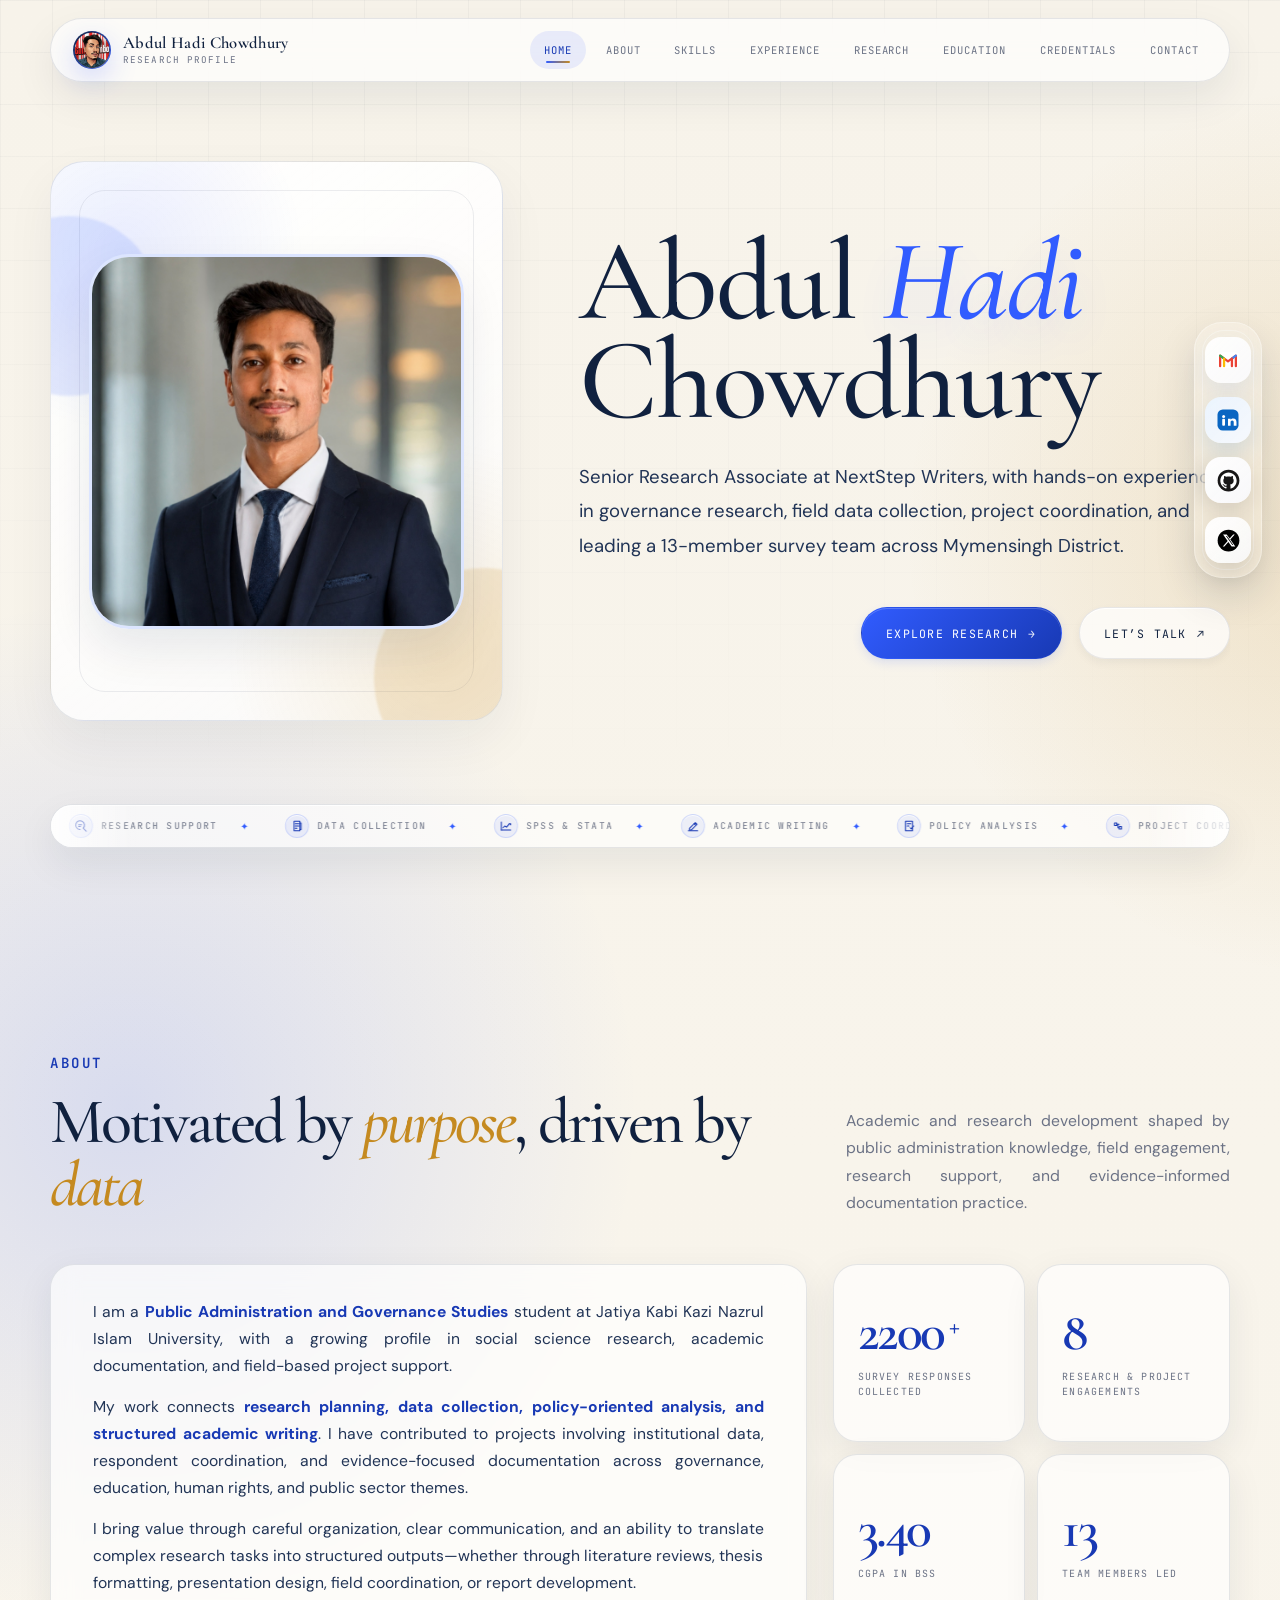
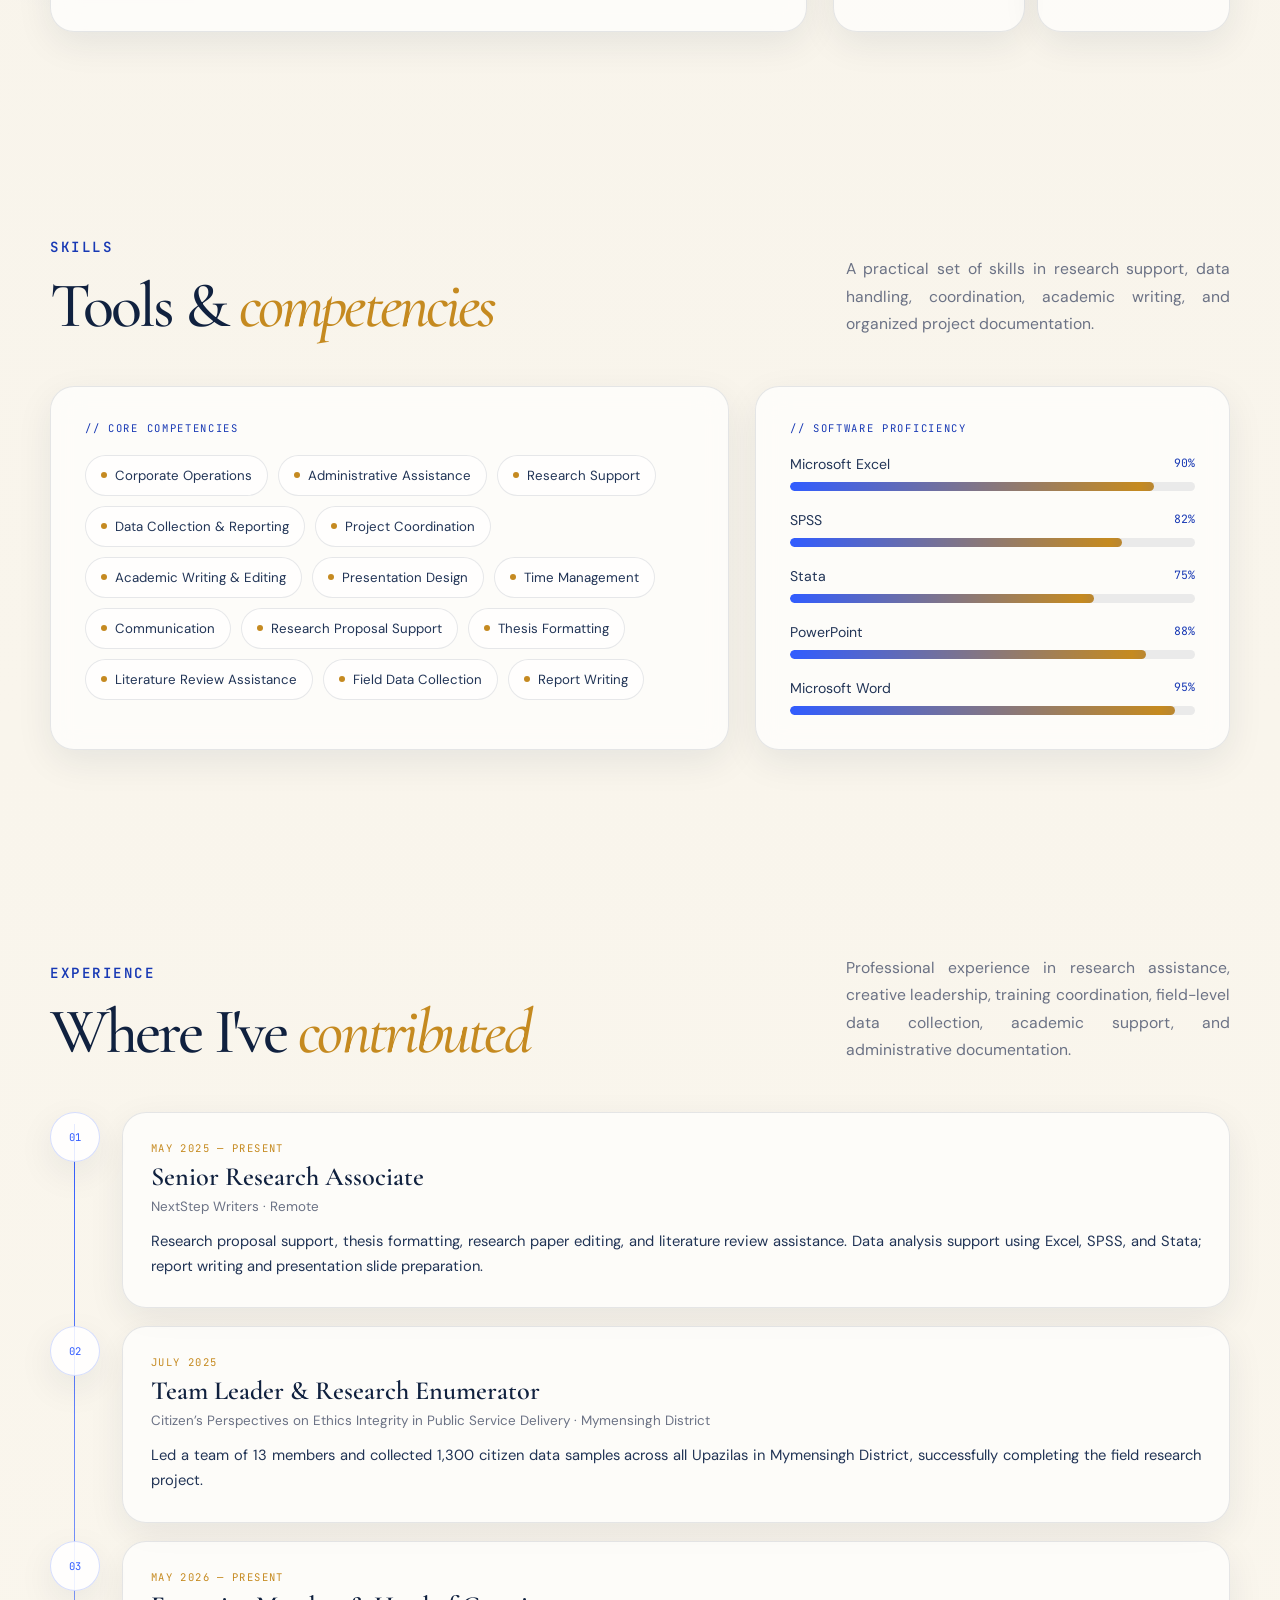
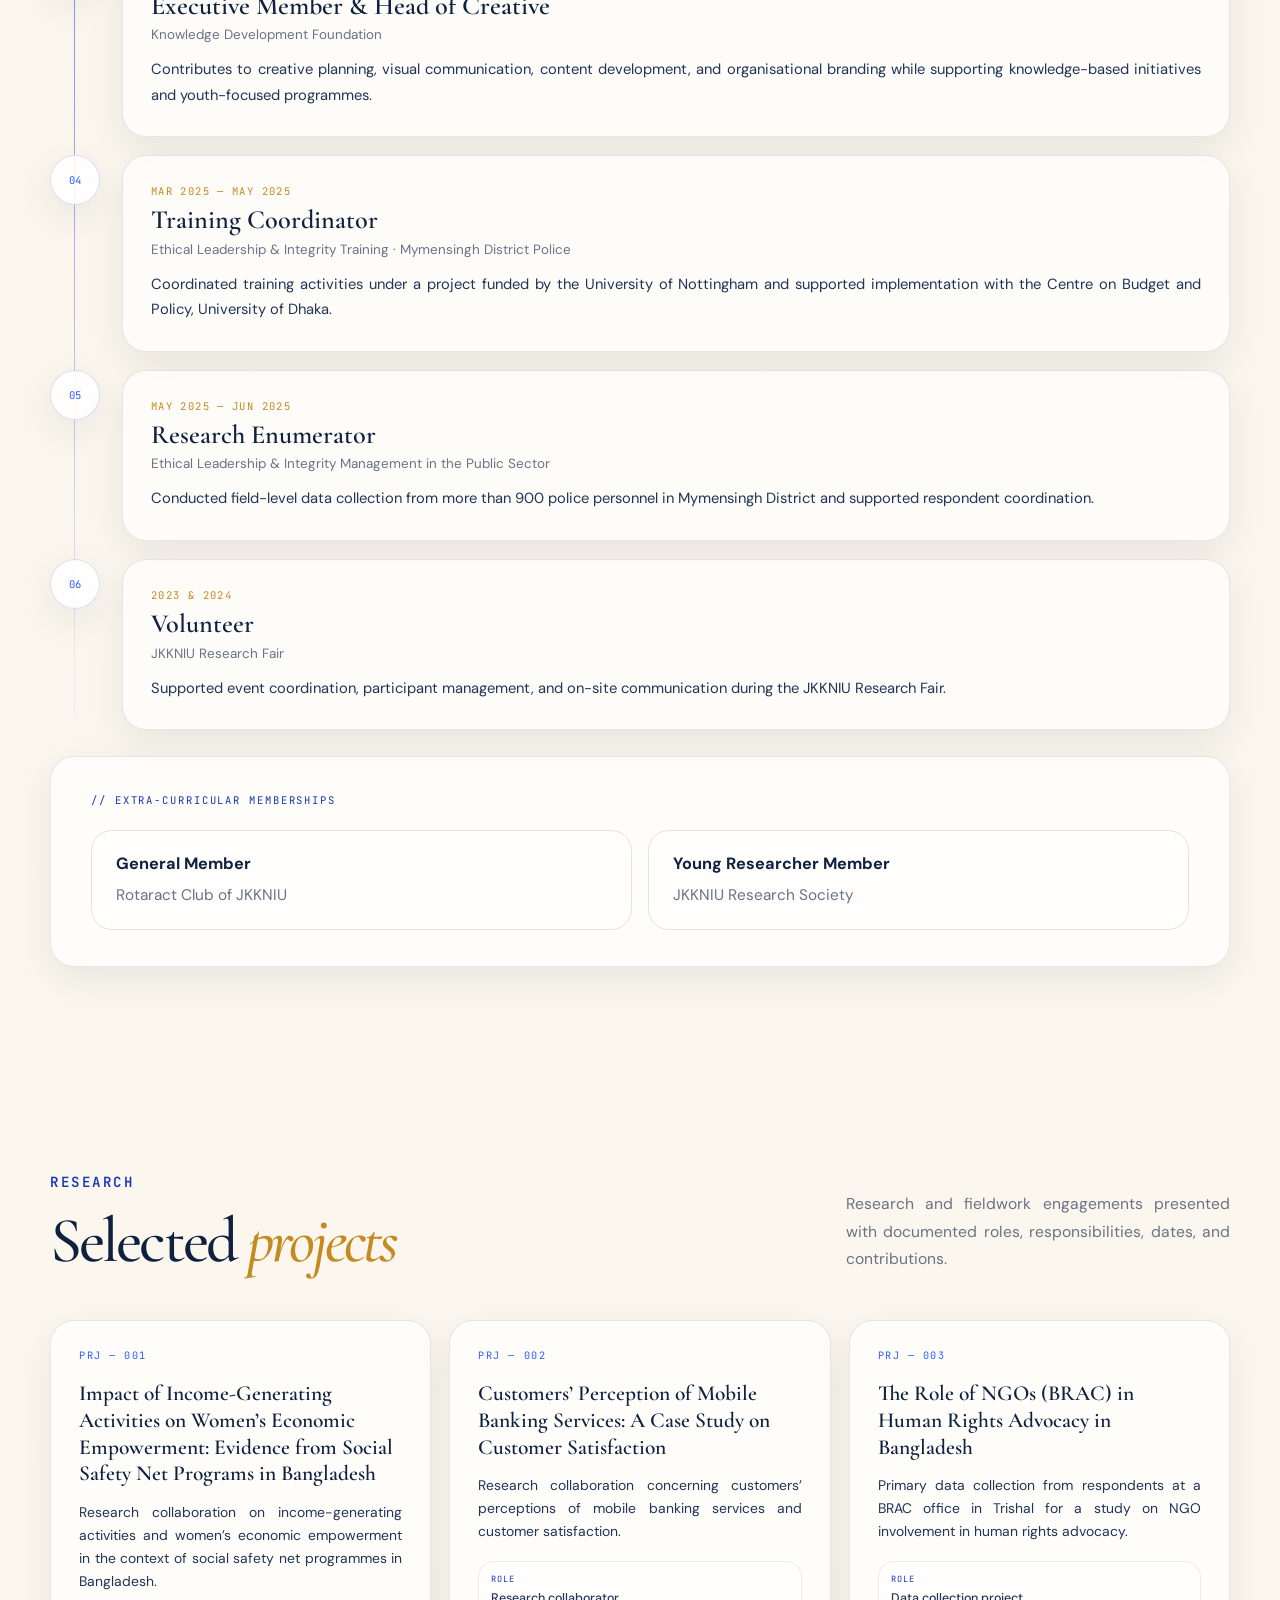
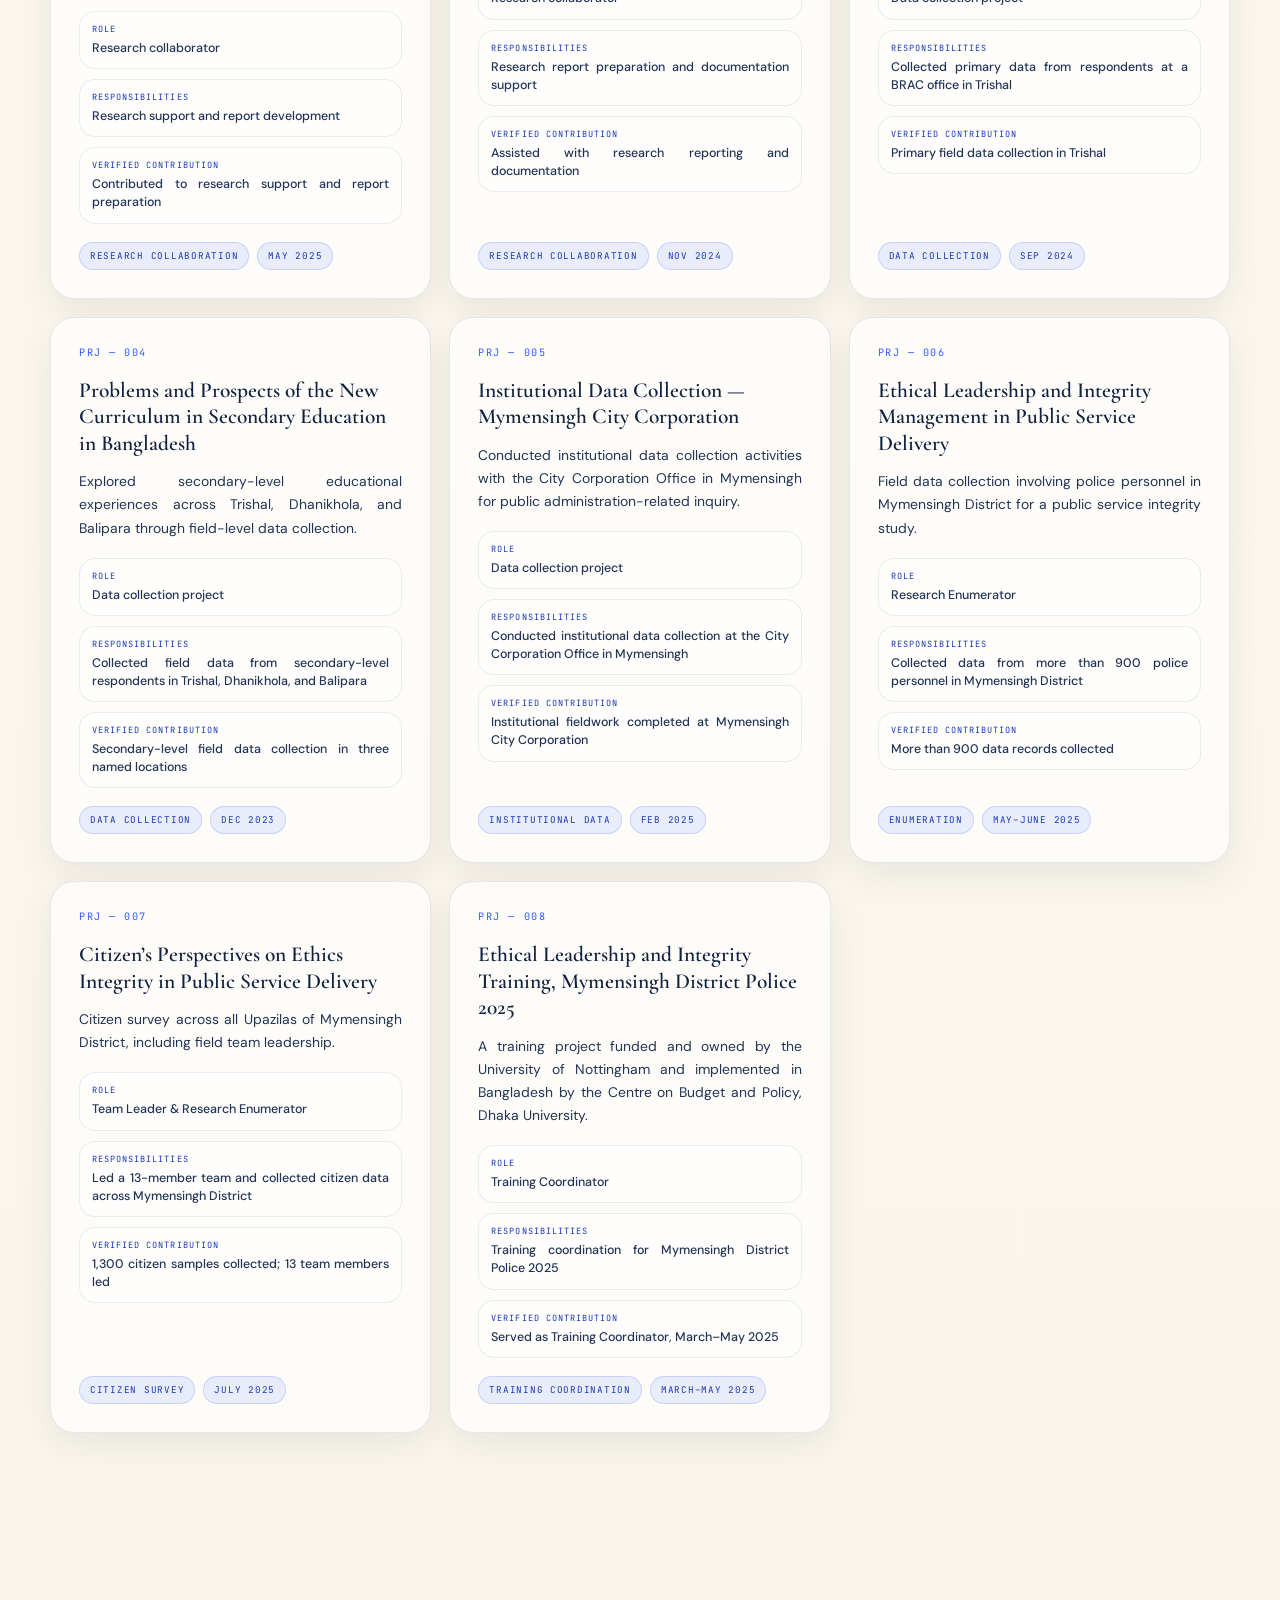
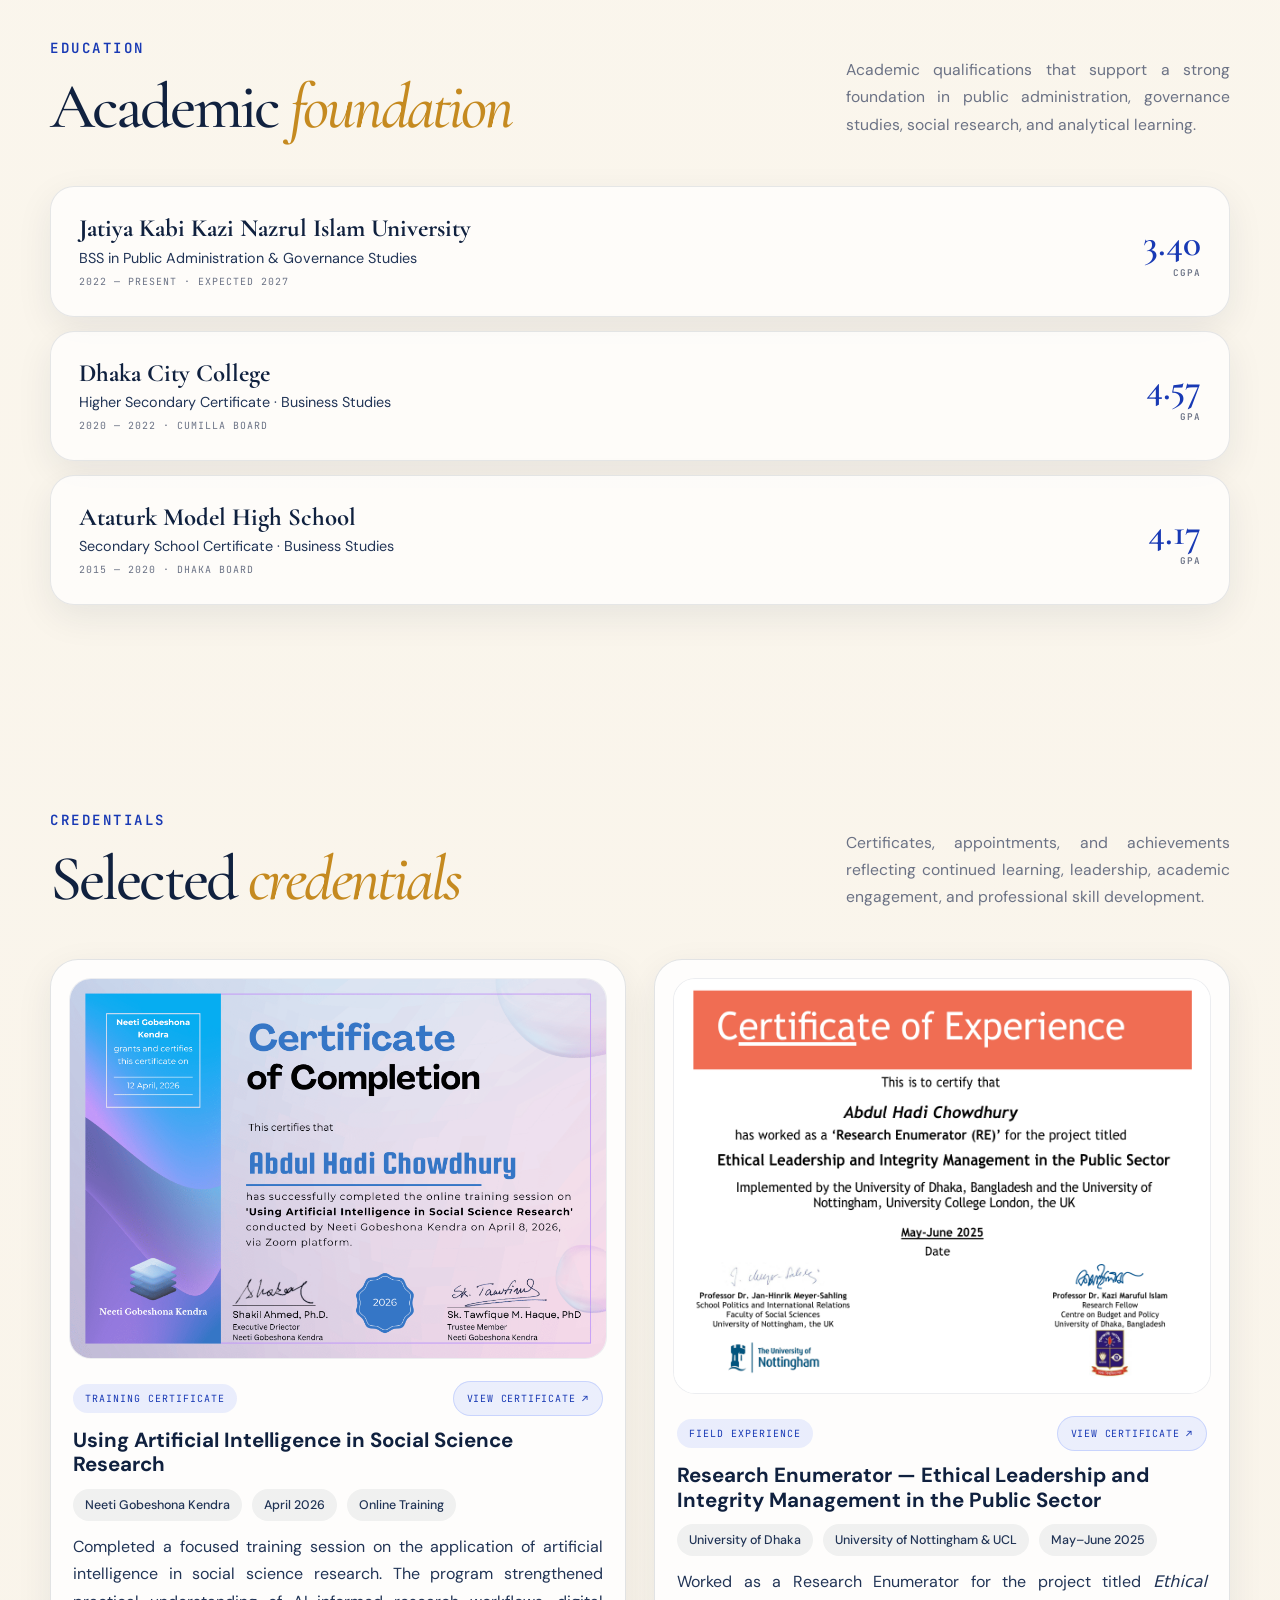
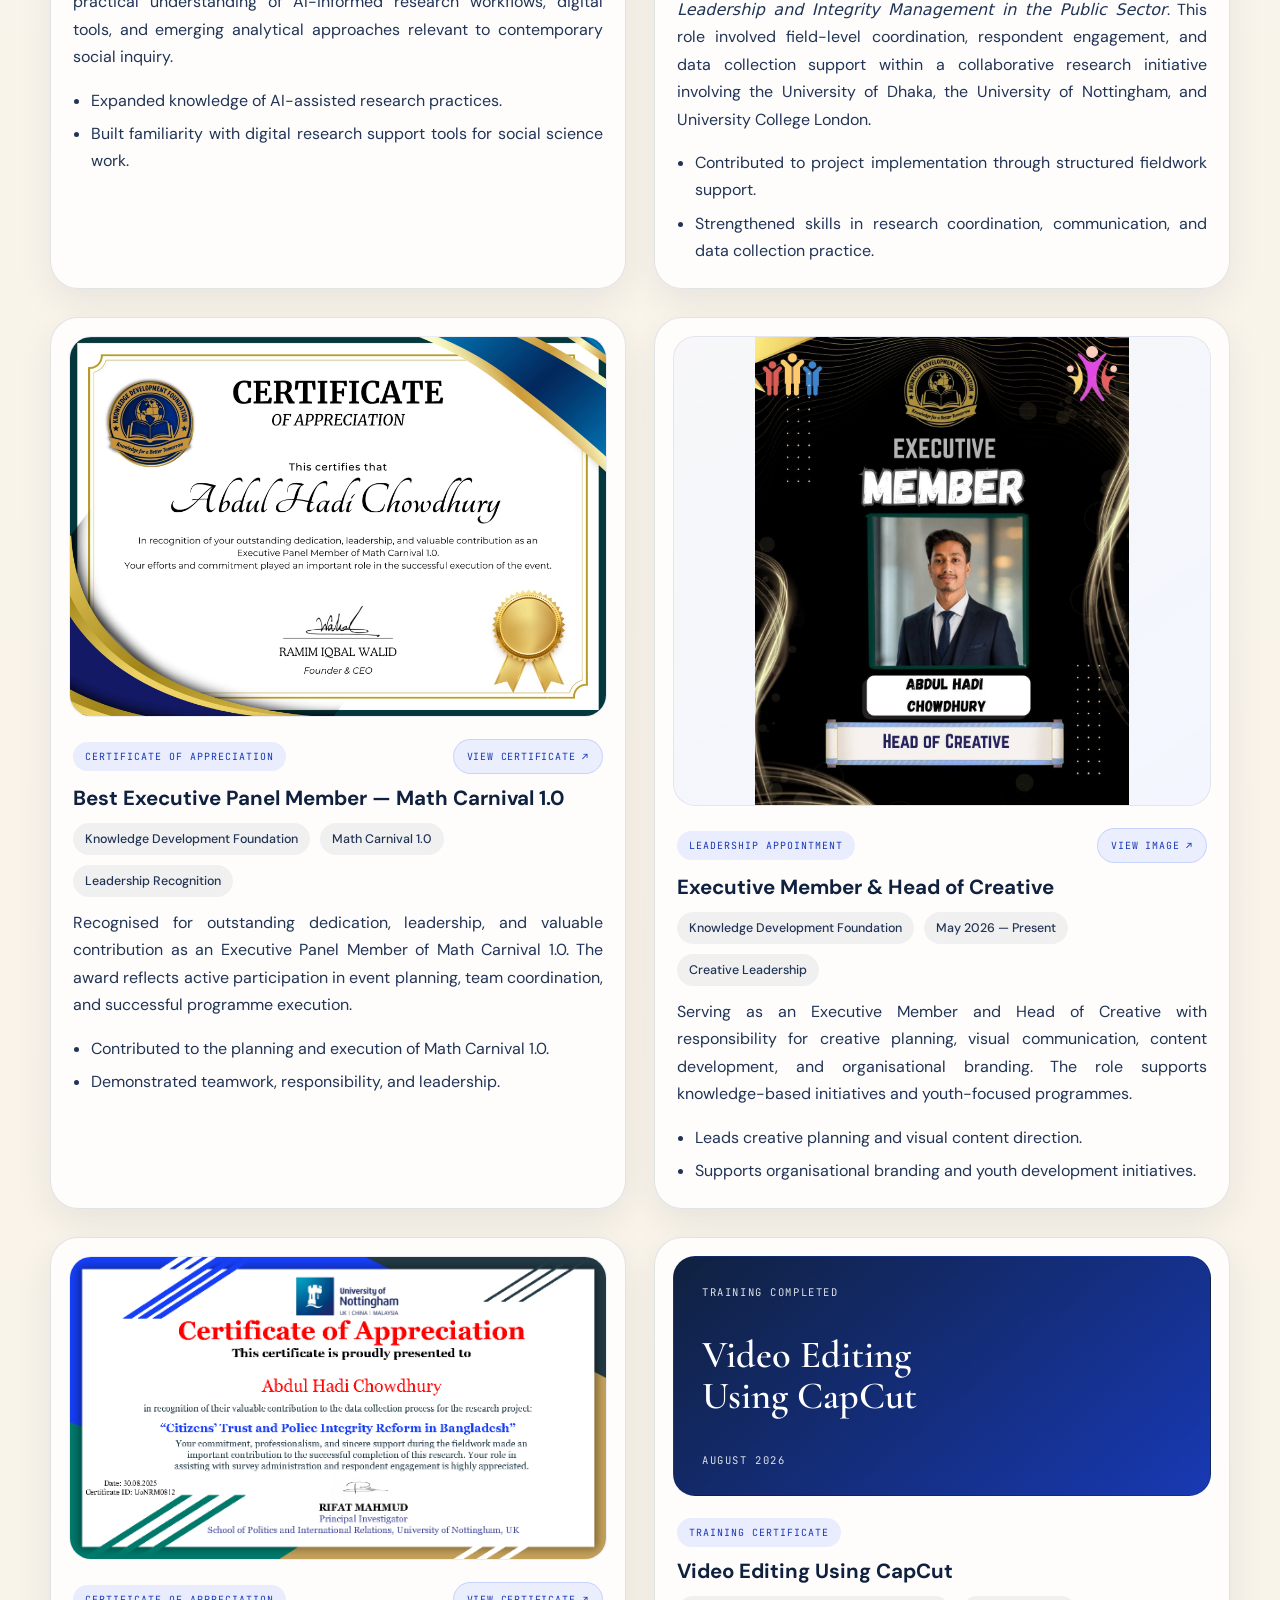
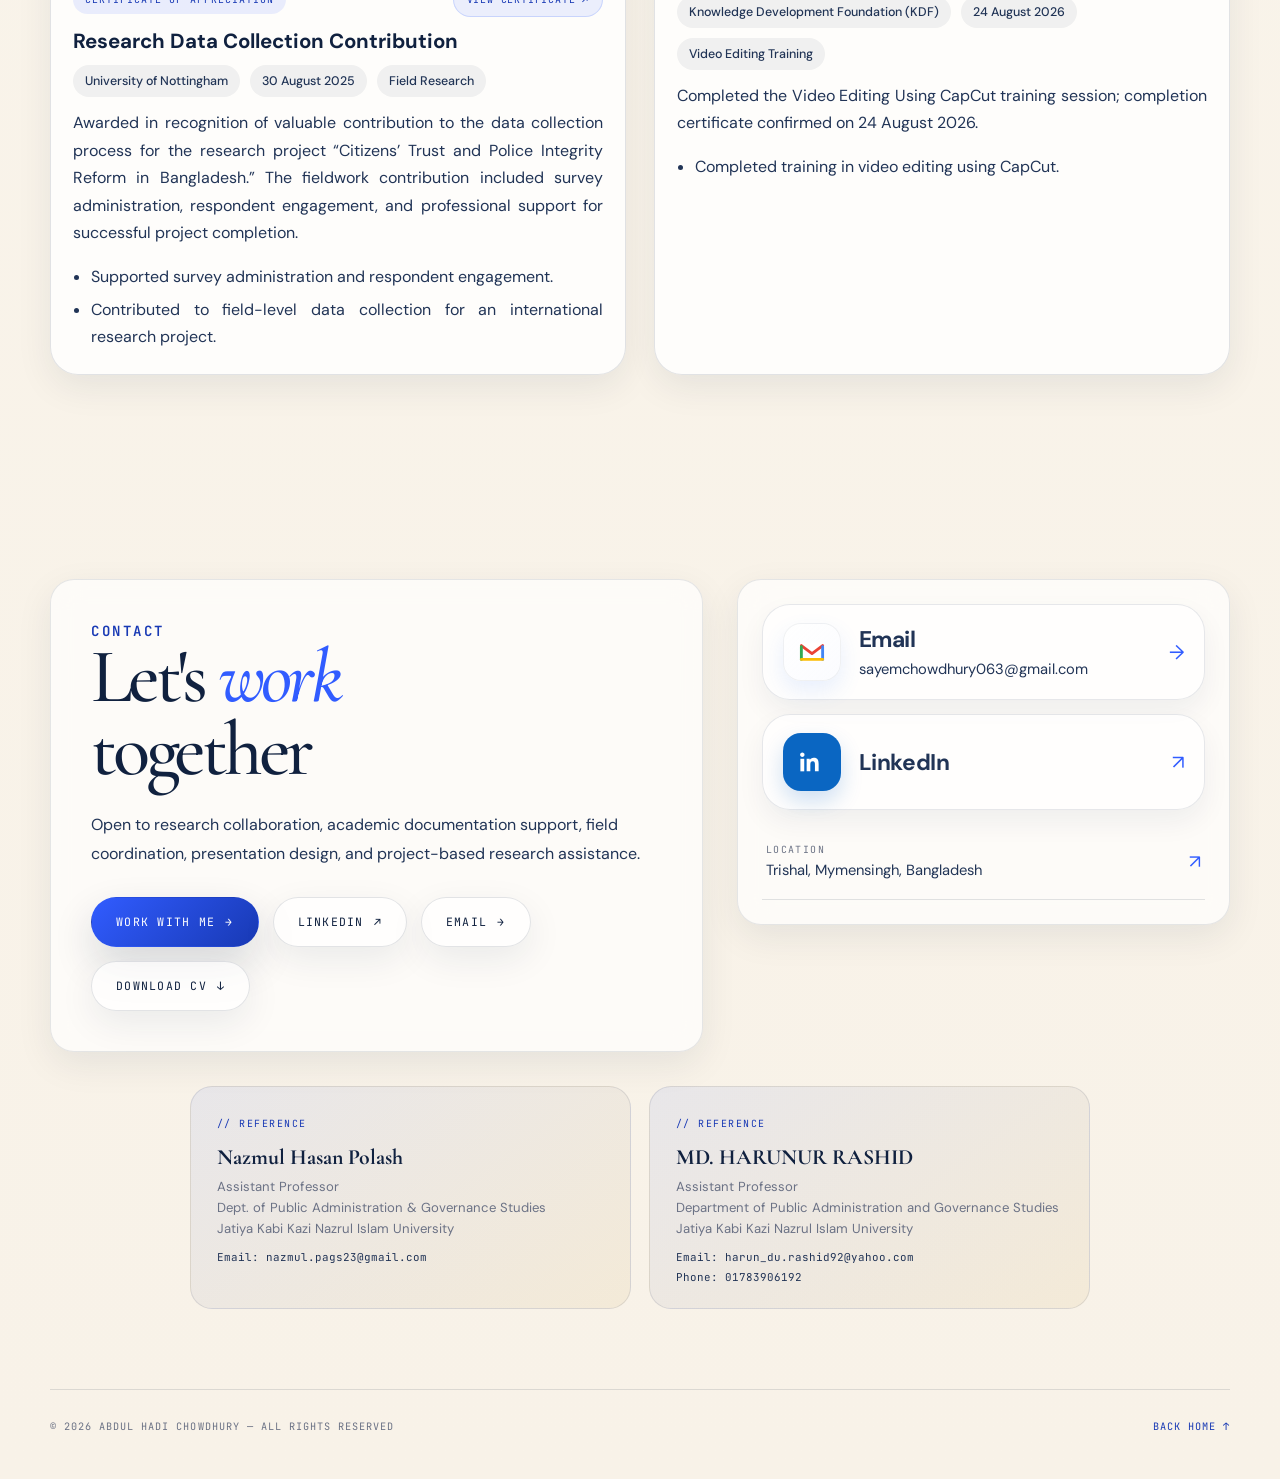
==== commit 0d084a1d: "Add files via upload" ====
--- a/index.html
+++ b/index.html
@@ -21,35 +21,7 @@
 <link rel="stylesheet" href="style.css">
 
 <script type="application/ld+json">
-{
-  "@context": "https://schema.org",
-  "@type": "Person",
-  "name": "Abdul Hadi Chowdhury",
-  "jobTitle": "Senior Research Associate",
-  "affiliation": {
-    "@type": "Organization",
-    "name": "NextStep Writers"
-  },
-  "alumniOf": {
-    "@type": "CollegeOrUniversity",
-    "name": "Jatiya Kabi Kazi Nazrul Islam University"
-  },
-  "knowsAbout": [
-    "Public Administration",
-    "Governance Studies",
-    "Social Science Research",
-    "Policy Analysis",
-    "Academic Documentation",
-    "Field Coordination"
-  ],
-  "url": "https://abdulhadi063.github.io/my-portfolio/",
-  "email": "mailto:sayemchowdhury063@gmail.com",
-  "sameAs": [
-    "https://www.linkedin.com/in/abdul-hadi-c/",
-    "https://github.com/Abdulhadi063",
-    "https://x.com/s_a_m_m_u_u_"
-  ]
-}
+{"@context":"https://schema.org","@type":"Person","name":"Abdul Hadi Chowdhury","jobTitle":"Senior Research Associate","affiliation":[{"@type":"Organization","name":"NextStep Writers"},{"@type":"CollegeOrUniversity","name":"Jatiya Kabi Kazi Nazrul Islam University"}],"knowsAbout":["Public Administration","Governance Studies","Social Science Research","Policy Analysis","Academic Documentation","Field Coordination"],"url":"https://abdulhadi063.github.io/my-portfolio/","email":"mailto:sayemchowdhury063@gmail.com","sameAs":["https://www.linkedin.com/in/abdul-hadi-c/","https://github.com/Abdulhadi063","https://x.com/s_a_m_m_u_u_"]}
 </script>
 
 </head>
@@ -149,7 +121,7 @@
               </div>
 <h1 class="reveal" style="transition-delay: .05s;">Abdul <em>Hadi</em><br>Chowdhury</h1>
               <p class="hero-subtitle reveal" style="transition-delay: .10s;">
-                Senior Research Associate at NextStep Writers — bridging academic rigor with actionable insight through data-driven research, policy analysis, field coordination, and governance studies.
+                Senior Research Associate at NextStep Writers, with hands-on experience in governance research, field data collection, project coordination, and leading a 13-member survey team across Mymensingh District.
               </p>
               <div class="hero-actions reveal" style="transition-delay: .15s;">
                 <a href="#research" data-page-link="research" class="btn primary home-ref-cta"><span>Explore Research</span><span>→</span></a>
@@ -183,10 +155,10 @@
             <p>I bring value through careful organization, clear communication, and an ability to translate complex research tasks into structured outputs—whether through literature reviews, thesis formatting, presentation design, field coordination, or report development.</p>
           </div>
           <div class="metric-grid reveal" style="transition-delay: .08s;">
-            <div class="metric tilt-card"><strong><span class="counter" data-target="900">0</span><span class="metric-plus">+</span></strong><span>Respondents surveyed</span></div>
-            <div class="metric tilt-card"><strong><span class="counter" data-target="8">0</span><span class="metric-plus">+</span></strong><span>Research projects</span></div>
+            <div class="metric tilt-card"><strong><span class="counter" data-target="2200">0</span><span class="metric-plus">+</span></strong><span>Survey responses collected</span></div>
+            <div class="metric tilt-card"><strong><span class="counter" data-target="8">0</span></strong><span>Research &amp; project engagements</span></div>
             <div class="metric tilt-card"><strong>3.40</strong><span>CGPA in BSS</span></div>
-            <div class="metric tilt-card"><strong><span class="counter" data-target="4">0</span><span class="metric-plus">+</span></strong><span>Years of experience</span></div>
+            <div class="metric tilt-card"><strong><span class="counter" data-target="13">0</span></strong><span>Team members led</span></div>
           </div>
 </div>
       </div>
@@ -246,10 +218,24 @@
         </div>
         <div class="timeline">
           <article class="timeline-item reveal"><div class="timeline-pin">01</div><div class="timeline-content"><div class="timeline-date">May 2025 — Present</div><h3 class="timeline-title">Senior Research Associate</h3><div class="timeline-org">NextStep Writers · Remote</div><p class="timeline-desc">Research proposal support, thesis formatting, research paper editing, and literature review assistance. Data analysis support using Excel, SPSS, and Stata; report writing and presentation slide preparation.</p></div></article>
-          <article class="timeline-item reveal"><div class="timeline-pin">02</div><div class="timeline-content"><div class="timeline-date">2026 — Present</div><h3 class="timeline-title">Executive Member &amp; Head of Creative</h3><div class="timeline-org">Knowledge Development Foundation</div><p class="timeline-desc">Contributes to creative planning, visual communication, content development, and organisational branding while supporting knowledge-based initiatives and youth-focused programmes.</p></div></article>
-          <article class="timeline-item reveal"><div class="timeline-pin">03</div><div class="timeline-content"><div class="timeline-date">Mar 2025 — May 2025</div><h3 class="timeline-title">Training Coordinator</h3><div class="timeline-org">Ethical Leadership & Integrity Training · Mymensingh District Police</div><p class="timeline-desc">Coordinated training activities under a project funded by the University of Nottingham and supported implementation with the Centre on Budget and Policy, University of Dhaka.</p></div></article>
-          <article class="timeline-item reveal"><div class="timeline-pin">04</div><div class="timeline-content"><div class="timeline-date">May 2025 — Jun 2025</div><h3 class="timeline-title">Research Enumerator</h3><div class="timeline-org">Ethical Leadership & Integrity Management in the Public Sector</div><p class="timeline-desc">Conducted field-level data collection from more than 900 police personnel in Mymensingh District and supported respondent coordination.</p></div></article>
-          <article class="timeline-item reveal"><div class="timeline-pin">05</div><div class="timeline-content"><div class="timeline-date">2023 & 2024</div><h3 class="timeline-title">Volunteer</h3><div class="timeline-org">JKKNIU Research Fair</div><p class="timeline-desc">Supported event coordination, participant management, and on-site communication during the JKKNIU Research Fair.</p></div></article>
+          <article class="timeline-item reveal"><div class="timeline-pin">02</div><div class="timeline-content"><div class="timeline-date">July 2025</div><h3 class="timeline-title">Team Leader &amp; Research Enumerator</h3><div class="timeline-org">Citizen’s Perspectives on Ethics Integrity in Public Service Delivery · Mymensingh District</div><p class="timeline-desc">Led a team of 13 members and collected 1,300 citizen data samples across all Upazilas in Mymensingh District, successfully completing the field research project.</p></div></article>
+          <article class="timeline-item reveal"><div class="timeline-pin">03</div><div class="timeline-content"><div class="timeline-date">May 2026 — Present</div><h3 class="timeline-title">Executive Member &amp; Head of Creative</h3><div class="timeline-org">Knowledge Development Foundation</div><p class="timeline-desc">Contributes to creative planning, visual communication, content development, and organisational branding while supporting knowledge-based initiatives and youth-focused programmes.</p></div></article>
+          <article class="timeline-item reveal"><div class="timeline-pin">04</div><div class="timeline-content"><div class="timeline-date">Mar 2025 — May 2025</div><h3 class="timeline-title">Training Coordinator</h3><div class="timeline-org">Ethical Leadership & Integrity Training · Mymensingh District Police</div><p class="timeline-desc">Coordinated training activities under a project funded by the University of Nottingham and supported implementation with the Centre on Budget and Policy, University of Dhaka.</p></div></article>
+          <article class="timeline-item reveal"><div class="timeline-pin">05</div><div class="timeline-content"><div class="timeline-date">May 2025 — Jun 2025</div><h3 class="timeline-title">Research Enumerator</h3><div class="timeline-org">Ethical Leadership & Integrity Management in the Public Sector</div><p class="timeline-desc">Conducted field-level data collection from more than 900 police personnel in Mymensingh District and supported respondent coordination.</p></div></article>
+          <article class="timeline-item reveal"><div class="timeline-pin">06</div><div class="timeline-content"><div class="timeline-date">2023 & 2024</div><h3 class="timeline-title">Volunteer</h3><div class="timeline-org">JKKNIU Research Fair</div><p class="timeline-desc">Supported event coordination, participant management, and on-site communication during the JKKNIU Research Fair.</p></div></article>
+        </div>
+        <div class="experience-memberships glass-card reveal">
+          <div class="panel-heading">// Extra-Curricular Memberships</div>
+          <div class="membership-grid">
+            <div class="membership-card">
+              <h3>General Member</h3>
+              <p>Rotaract Club of JKKNIU</p>
+            </div>
+            <div class="membership-card">
+              <h3>Young Researcher Member</h3>
+              <p>JKKNIU Research Society</p>
+            </div>
+          </div>
         </div>
       </div>
     </section>
@@ -261,50 +247,50 @@
             <div class="section-label" data-num="04">Research</div>
             <h2 class="section-title">Selected <em>projects</em></h2>
           </div>
-          <p class="section-intro">Selected academic and fieldwork projects presented with role, method, focus area, and key contribution for clear understanding.</p>
+          <p class="section-intro">Research and fieldwork engagements presented with documented roles, responsibilities, dates, and contributions.</p>
         </div>
         <div class="projects-grid">
           <article class="project-card tilt-card reveal">
             <div class="project-num">PRJ — 001</div>
-            <h3 class="project-title">Impact of Income-Generating Activities on Women’s Economic Empowerment</h3>
-            <p class="project-desc">Evidence from Social Safety Net Programs in Bangladesh, with emphasis on women’s livelihood participation and empowerment outcomes.</p>
-            <div class="project-details">
-              <div><span>Role</span><strong>Research support &amp; report development</strong></div>
-              <div><span>Methods/Tools</span><strong>Literature review, documentation, thematic synthesis</strong></div>
-              <div><span>Output</span><strong>Structured academic report and evidence summary</strong></div>
+            <h3 class="project-title">Impact of Income-Generating Activities on Women’s Economic Empowerment: Evidence from Social Safety Net Programs in Bangladesh</h3>
+            <p class="project-desc">Research collaboration on income-generating activities and women’s economic empowerment in the context of social safety net programmes in Bangladesh.</p>
+            <div class="project-details">
+              <div><span>Role</span><strong>Research collaborator</strong></div>
+              <div><span>Responsibilities</span><strong>Research support and report development</strong></div>
+              <div><span>Verified Contribution</span><strong>Contributed to research support and report preparation</strong></div>
             </div>
             <div class="tag-row"><span class="project-tag">Research Collaboration</span><span class="project-tag">May 2025</span></div>
           </article>
           <article class="project-card tilt-card reveal" style="transition-delay: .1s;">
             <div class="project-num">PRJ — 002</div>
-            <h3 class="project-title">Customers’ Perception of Mobile Banking Services</h3>
-            <p class="project-desc">A case study on customer satisfaction, service experience, and user perception in mobile banking contexts.</p>
-            <div class="project-details">
-              <div><span>Role</span><strong>Research report preparation</strong></div>
-              <div><span>Methods/Tools</span><strong>Survey documentation, analysis support, formatting</strong></div>
-              <div><span>Output</span><strong>Academic research report with structured findings</strong></div>
+            <h3 class="project-title">Customers’ Perception of Mobile Banking Services: A Case Study on Customer Satisfaction</h3>
+            <p class="project-desc">Research collaboration concerning customers’ perceptions of mobile banking services and customer satisfaction.</p>
+            <div class="project-details">
+              <div><span>Role</span><strong>Research collaborator</strong></div>
+              <div><span>Responsibilities</span><strong>Research report preparation and documentation support</strong></div>
+              <div><span>Verified Contribution</span><strong>Assisted with research reporting and documentation</strong></div>
             </div>
             <div class="tag-row"><span class="project-tag">Research Collaboration</span><span class="project-tag">Nov 2024</span></div>
           </article>
           <article class="project-card tilt-card reveal" style="transition-delay: .2s;">
             <div class="project-num">PRJ — 003</div>
-            <h3 class="project-title">Role of NGOs (BRAC) in Human Rights Advocacy in Bangladesh</h3>
-            <p class="project-desc">A field-based inquiry into NGO-supported human rights advocacy, institutional engagement, and grassroots respondent perspectives.</p>
-            <div class="project-details">
-              <div><span>Role</span><strong>Primary data collection</strong></div>
-              <div><span>Methods/Tools</span><strong>Respondent engagement, field notes, interview support</strong></div>
-              <div><span>Output</span><strong>Field evidence for academic analysis</strong></div>
+            <h3 class="project-title">The Role of NGOs (BRAC) in Human Rights Advocacy in Bangladesh</h3>
+            <p class="project-desc">Primary data collection from respondents at a BRAC office in Trishal for a study on NGO involvement in human rights advocacy.</p>
+            <div class="project-details">
+              <div><span>Role</span><strong>Data collection project</strong></div>
+              <div><span>Responsibilities</span><strong>Collected primary data from respondents at a BRAC office in Trishal</strong></div>
+              <div><span>Verified Contribution</span><strong>Primary field data collection in Trishal</strong></div>
             </div>
             <div class="tag-row"><span class="project-tag">Data Collection</span><span class="project-tag">Sep 2024</span></div>
           </article>
           <article class="project-card tilt-card reveal" style="transition-delay: .3s;">
             <div class="project-num">PRJ — 004</div>
-            <h3 class="project-title">Problems &amp; Prospects of New Curriculum in Secondary Education</h3>
+            <h3 class="project-title">Problems and Prospects of the New Curriculum in Secondary Education in Bangladesh</h3>
             <p class="project-desc">Explored secondary-level educational experiences across Trishal, Dhanikhola, and Balipara through field-level data collection.</p>
             <div class="project-details">
-              <div><span>Role</span><strong>Field coordination &amp; data collection</strong></div>
-              <div><span>Methods/Tools</span><strong>School-level respondent management, field survey</strong></div>
-              <div><span>Output</span><strong>Collected dataset and field documentation</strong></div>
+              <div><span>Role</span><strong>Data collection project</strong></div>
+              <div><span>Responsibilities</span><strong>Collected field data from secondary-level respondents in Trishal, Dhanikhola, and Balipara</strong></div>
+              <div><span>Verified Contribution</span><strong>Secondary-level field data collection in three named locations</strong></div>
             </div>
             <div class="tag-row"><span class="project-tag">Data Collection</span><span class="project-tag">Dec 2023</span></div>
           </article>
@@ -313,22 +299,44 @@
             <h3 class="project-title">Institutional Data Collection — Mymensingh City Corporation</h3>
             <p class="project-desc">Conducted institutional data collection activities with the City Corporation Office in Mymensingh for public administration-related inquiry.</p>
             <div class="project-details">
-              <div><span>Role</span><strong>Institutional liaison support</strong></div>
-              <div><span>Methods/Tools</span><strong>Office-based data collection, document review</strong></div>
-              <div><span>Output</span><strong>Institutional information and administrative notes</strong></div>
+              <div><span>Role</span><strong>Data collection project</strong></div>
+              <div><span>Responsibilities</span><strong>Conducted institutional data collection at the City Corporation Office in Mymensingh</strong></div>
+              <div><span>Verified Contribution</span><strong>Institutional fieldwork completed at Mymensingh City Corporation</strong></div>
             </div>
             <div class="tag-row"><span class="project-tag">Institutional Data</span><span class="project-tag">Feb 2025</span></div>
           </article>
           <article class="project-card tilt-card reveal" style="transition-delay: .5s;">
             <div class="project-num">PRJ — 006</div>
-            <h3 class="project-title">Ethical Leadership &amp; Integrity in the Public Sector</h3>
-            <p class="project-desc">Supported research implementation, field-level data collection, and respondent coordination for a public sector integrity project.</p>
+            <h3 class="project-title">Ethical Leadership and Integrity Management in Public Service Delivery</h3>
+            <p class="project-desc">Field data collection involving police personnel in Mymensingh District for a public service integrity study.</p>
             <div class="project-details">
               <div><span>Role</span><strong>Research Enumerator</strong></div>
-              <div><span>Methods/Tools</span><strong>Enumeration, respondent coordination, field reporting</strong></div>
-              <div><span>Output</span><strong>Project field support and verified experience</strong></div>
-            </div>
-            <div class="tag-row"><span class="project-tag">Enumeration</span><span class="project-tag">Aug 2025</span></div>
+              <div><span>Responsibilities</span><strong>Collected data from more than 900 police personnel in Mymensingh District</strong></div>
+              <div><span>Verified Contribution</span><strong>More than 900 data records collected</strong></div>
+            </div>
+            <div class="tag-row"><span class="project-tag">Enumeration</span><span class="project-tag">May–June 2025</span></div>
+          </article>
+          <article class="project-card tilt-card reveal" style="transition-delay: .6s;">
+            <div class="project-num">PRJ — 007</div>
+            <h3 class="project-title">Citizen’s Perspectives on Ethics Integrity in Public Service Delivery</h3>
+            <p class="project-desc">Citizen survey across all Upazilas of Mymensingh District, including field team leadership.</p>
+            <div class="project-details">
+              <div><span>Role</span><strong>Team Leader &amp; Research Enumerator</strong></div>
+              <div><span>Responsibilities</span><strong>Led a 13-member team and collected citizen data across Mymensingh District</strong></div>
+              <div><span>Verified Contribution</span><strong>1,300 citizen samples collected; 13 team members led</strong></div>
+            </div>
+            <div class="tag-row"><span class="project-tag">Citizen Survey</span><span class="project-tag">July 2025</span></div>
+          </article>
+          <article class="project-card tilt-card reveal" style="transition-delay: .7s;">
+            <div class="project-num">PRJ — 008</div>
+            <h3 class="project-title">Ethical Leadership and Integrity Training, Mymensingh District Police 2025</h3>
+            <p class="project-desc">A training project funded and owned by the University of Nottingham and implemented in Bangladesh by the Centre on Budget and Policy, Dhaka University.</p>
+            <div class="project-details">
+              <div><span>Role</span><strong>Training Coordinator</strong></div>
+              <div><span>Responsibilities</span><strong>Training coordination for Mymensingh District Police 2025</strong></div>
+              <div><span>Verified Contribution</span><strong>Served as Training Coordinator, March–May 2025</strong></div>
+            </div>
+            <div class="tag-row"><span class="project-tag">Training Coordination</span><span class="project-tag">March–May 2025</span></div>
           </article>
         </div>
       </div>
@@ -442,7 +450,7 @@
               <h3 class="credential-title">Executive Member &amp; Head of Creative</h3>
               <div class="credential-meta">
                 <span>Knowledge Development Foundation</span>
-                <span>2026 — Present</span>
+                <span>May 2026 — Present</span>
                 <span>Creative Leadership</span>
               </div>
               <p class="credential-desc">Serving as an Executive Member and Head of Creative with responsibility for creative planning, visual communication, content development, and organisational branding. The role supports knowledge-based initiatives and youth-focused programmes.</p>
@@ -472,6 +480,30 @@
               <ul class="credential-highlights">
                 <li>Supported survey administration and respondent engagement.</li>
                 <li>Contributed to field-level data collection for an international research project.</li>
+              </ul>
+            </div>
+          </article>
+          <article class="credential-card reveal" style="transition-delay: .4s;">
+            <div class="credential-media credential-media--text" aria-hidden="true">
+              <div class="credential-training-art">
+                <span class="credential-training-label">Training completed</span>
+                <strong>Video Editing<br>Using CapCut</strong>
+                <span class="credential-training-year">AUGUST 2026</span>
+              </div>
+            </div>
+            <div class="credential-body">
+              <div class="credential-top-row">
+                <span class="credential-type">Training Certificate</span>
+              </div>
+              <h3 class="credential-title">Video Editing Using CapCut</h3>
+              <div class="credential-meta">
+                <span>Knowledge Development Foundation (KDF)</span>
+                <span>24 August 2026</span>
+                <span>Video Editing Training</span>
+              </div>
+              <p class="credential-desc">Completed the Video Editing Using CapCut training session; completion certificate confirmed on 24 August 2026.</p>
+              <ul class="credential-highlights">
+                <li>Completed training in video editing using CapCut.</li>
               </ul>
             </div>
           </article>
@@ -490,6 +522,7 @@
               <a href="mailto:sayemchowdhury063@gmail.com?subject=Research%20Collaboration%20Inquiry&body=Hello%20Abdul%20Hadi%2C%0A%0AI%20would%20like%20to%20discuss%20a%20research%20or%20academic%20project%20with%20you.%0A%0A" class="btn primary magnetic"><span>Work With Me</span><span>→</span></a>
               <a href="https://www.linkedin.com/in/abdul-hadi-c/" target="_blank" rel="noopener" class="btn secondary magnetic"><span>LinkedIn</span><span>↗</span></a>
               <a href="mailto:sayemchowdhury063@gmail.com" class="btn secondary magnetic"><span>Email</span><span>→</span></a>
+              <a href="assets/Abdul_Hadi_Chowdhury.pdf" download="Abdul_Hadi_Chowdhury_CV.pdf" type="application/pdf" class="btn secondary magnetic"><span>Download CV</span><span>↓</span></a>
             </div>
           </div>
           <div class="contact-panel glass-card reveal" style="transition-delay: .08s;">
--- a/style.css
+++ b/style.css
@@ -1,2099 +1,66 @@
-:root {
-    --bg: #f7f3ea;
-    --bg-soft: #fffaf1;
-    --surface: rgba(255, 255, 255, 0.72);
-    --surface-strong: #ffffff;
-    --ink: #10213f;
-    --ink-soft: #213456;
-    --muted: #6b7285;
-    --muted-2: #8b93a4;
-    --accent: #315cff;
-    --accent-deep: #1839b4;
-    --accent-soft: rgba(49, 92, 255, 0.10);
-    --gold: #c58a20;
-    --gold-soft: rgba(197, 138, 32, 0.15);
-    --line: rgba(16, 33, 63, 0.12);
-    --shadow: 0 24px 70px rgba(16, 33, 63, 0.11);
-    --shadow-soft: 0 12px 36px rgba(16, 33, 63, 0.08);
-    --radius-xl: 34px;
-    --radius-lg: 24px;
-    --radius-md: 16px;
-    --max: 1180px;
-  }
-
-  * { box-sizing: border-box; margin: 0; padding: 0; }
-  html { scroll-behavior: smooth; }
-  body {
-    min-height: 100vh;
-    background:
-      radial-gradient(circle at 8% 8%, rgba(49, 92, 255, 0.16), transparent 32rem),
+:root{--bg:#f7f3ea;--bg-soft:#fffaf1;--surface:rgba(255, 255, 255, 0.72);--surface-strong:#ffffff;--ink:#10213f;--ink-soft:#213456;--muted:#6b7285;--muted-2:#8b93a4;--accent:#315cff;--accent-deep:#1839b4;--accent-soft:rgba(49, 92, 255, 0.10);--gold:#c58a20;--gold-soft:rgba(197, 138, 32, 0.15);--line:rgba(16, 33, 63, 0.12);--shadow:0 24px 70px rgba(16, 33, 63, 0.11);--shadow-soft:0 12px 36px rgba(16, 33, 63, 0.08);--radius-xl:34px;--radius-lg:24px;--radius-md:16px;--max:1180px;}*{box-sizing:border-box;margin:0;padding:0;}html{scroll-behavior:smooth;}body{min-height:100vh;background:radial-gradient(circle at 8% 8%, rgba(49, 92, 255, 0.16), transparent 32rem),
       radial-gradient(circle at 88% 4%, rgba(197, 138, 32, 0.18), transparent 28rem),
-      linear-gradient(180deg, var(--bg) 0%, #fbf7ee 42%, #f8f2e8 100%);
-    color: var(--ink);
-    font-family: "DM Sans", system-ui, -apple-system, BlinkMacSystemFont, sans-serif;
-    overflow-x: hidden;
-  }
-
-  body::before {
-    content: "";
-    position: fixed;
-    inset: 0;
-    pointer-events: none;
-    z-index: -2;
-    background-image:
-      linear-gradient(rgba(16, 33, 63, 0.035) 1px, transparent 1px),
-      linear-gradient(90deg, rgba(16, 33, 63, 0.035) 1px, transparent 1px);
-    background-size: 52px 52px;
-    mask-image: linear-gradient(to bottom, black, transparent 88%);
-  }
-
-  ::selection { background: var(--accent); color: #fff; }
-  a { color: inherit; }
-  img, svg { display: block; max-width: 100%; }
-
-  .progress-line {
-    position: fixed;
-    top: 0;
-    left: 0;
-    height: 3px;
-    width: 0%;
-    background: linear-gradient(90deg, var(--accent), var(--gold));
-    z-index: 999;
-    box-shadow: 0 0 24px rgba(49, 92, 255, 0.32);
-    transition: width 0.08s linear;
-  }
-
-  .cursor-dot, .cursor-ring { display: none; }
-  @media (hover: hover) and (pointer: fine) {
-    body.custom-cursor-enabled { cursor: none; }
-    .cursor-dot {
-      display: block;
-      position: fixed;
-      left: 0;
-      top: 0;
-      width: 7px;
-      height: 7px;
-      border-radius: 999px;
-      background: var(--accent);
-      pointer-events: none;
-      z-index: 1000;
-      transform: translate3d(-50%, -50%, 0);
-      will-change: transform;
-    }
-    .cursor-ring {
-      display: block;
-      position: fixed;
-      left: 0;
-      top: 0;
-      width: 34px;
-      height: 34px;
-      border-radius: 999px;
-      border: 1.5px solid rgba(49, 92, 255, 0.52);
-      pointer-events: none;
-      z-index: 999;
-      background: transparent;
-      transform: translate3d(-50%, -50%, 0);
-      will-change: transform;
-    }
-  }
-
-  .page-shell { width: min(var(--max), calc(100% - 40px)); margin: 0 auto; }
-
-  .site-nav {
-    position: fixed;
-    top: 18px;
-    left: 50%;
-    width: min(var(--max), calc(100% - 40px));
-    transform: translateX(-50%);
-    z-index: 100;
-    border: 1px solid rgba(16, 33, 63, 0.10);
-    border-radius: 999px;
-    background: rgba(255, 255, 255, 0.66);
-    box-shadow: 0 16px 40px rgba(16, 33, 63, 0.08);
-    backdrop-filter: blur(18px);
-    transition: top 0.22s ease, background 0.22s ease, box-shadow 0.22s ease;
-  }
-
-  .site-nav.scrolled {
-    top: 10px;
-    background: rgba(255, 255, 255, 0.88);
-    box-shadow: 0 18px 48px rgba(16, 33, 63, 0.12);
-  }
-
-  .nav-inner {
-    display: flex;
-    align-items: center;
-    justify-content: space-between;
-    gap: 24px;
-    padding: 12px 16px 12px 22px;
-  }
-
-  .brand {
-    display: inline-flex;
-    align-items: center;
-    gap: 12px;
-    text-decoration: none;
-    min-width: max-content;
-  }
-
-  .brand-mark {
-    width: 38px;
-    height: 38px;
-    display: grid;
-    place-items: center;
-    border-radius: 50%;
-    color: #fff;
-    background: linear-gradient(135deg, var(--ink), var(--accent));
-    font-family: "Cormorant Garamond", serif;
-    font-weight: 600;
-    letter-spacing: -0.04em;
-    box-shadow: 0 10px 28px rgba(49, 92, 255, 0.22);
-    overflow: hidden;
-  }
-
-  .brand-mark img {
-    width: 100%;
-    height: 100%;
-    object-fit: cover;
-    border-radius: inherit;
-  }
-
-  .brand-text { display: flex; flex-direction: column; line-height: 1; }
-  .brand-name { font-family: "Cormorant Garamond", serif; font-weight: 600; letter-spacing: 0.02em; font-size: 1.04rem; }
-  .brand-role { margin-top: 4px; font-family: "JetBrains Mono", monospace; font-size: 0.58rem; color: var(--muted); letter-spacing: 0.12em; text-transform: uppercase; }
-
-  .nav-links {
-    display: flex;
-    list-style: none;
-    align-items: center;
-    gap: 6px;
-  }
-
-  .nav-links a {
-    display: inline-flex;
-    align-items: center;
-    justify-content: center;
-    min-height: 38px;
-    padding: 0 14px;
-    border-radius: 999px;
-    color: var(--muted);
-    text-decoration: none;
-    font-family: "JetBrains Mono", monospace;
-    font-size: 0.66rem;
-    letter-spacing: 0.09em;
-    text-transform: uppercase;
-    transition: color 0.18s ease, background 0.18s ease, transform 0.18s ease;
-  }
-
-  .nav-links a:hover,
-  .nav-links a.active {
-    color: var(--accent-deep);
-    background: var(--accent-soft);
-  }
-  .nav-links a:hover { transform: translateY(-1px); }
-
-  .menu-toggle {
-    display: none;
-    width: 42px;
-    height: 42px;
-    border-radius: 50%;
-    border: 1px solid var(--line);
-    background: #fff;
-    color: var(--ink);
-    font: inherit;
-  }
-  .site-page {
-    display: block;
-    min-height: auto;
-    padding: 124px 0 80px;
-    scroll-margin-top: 52px;
-    position: relative;
-  }
-
-  .hero {
-    min-height: calc(100vh - 150px);
-    display: grid;
-    align-items: center;
-    padding-bottom: 48px;
-    position: relative;
-  }
-
-  .hero-grid {
-    display: grid;
-    grid-template-columns: minmax(0, 1.18fr) minmax(330px, 0.82fr);
-    gap: 72px;
-    align-items: center;
-  }
-
-  .hero h1 {
-    margin-top: 24px;
-    font-family: "Cormorant Garamond", serif;
-    font-size: clamp(4.1rem, 9vw, 8.8rem);
-    line-height: 0.86;
-    font-weight: 500;
-    letter-spacing: -0.015em;
-    color: var(--ink);
-  }
-  .hero h1 em { color: var(--accent); font-style: italic; text-shadow: 0 18px 40px rgba(49, 92, 255, 0.12); }
-  .hero-subtitle { margin-top: 28px; max-width: 655px; color: var(--ink-soft); font-size: clamp(1rem, 1.45vw, 1.18rem); line-height: 1.85; }
-
-  .hero-actions { margin-top: 38px; display: flex; align-items: center; justify-content: flex-end; flex-wrap: wrap; gap: 14px; width: 100%; }
-
-  .btn {
-    --btn-bg: var(--ink);
-    --btn-text: #fff;
-    display: inline-flex;
-    align-items: center;
-    justify-content: center;
-    gap: 10px;
-    min-height: 52px;
-    padding: 0 24px;
-    border-radius: 999px;
-    border: 1px solid transparent;
-    text-decoration: none;
-    color: var(--btn-text);
-    background: var(--btn-bg);
-    font-family: "JetBrains Mono", monospace;
-    font-size: 0.72rem;
-    letter-spacing: 0.11em;
-    text-transform: uppercase;
-    position: relative;
-    overflow: hidden;
-    box-shadow: 0 18px 40px rgba(16, 33, 63, 0.16);
-    transition: transform 0.18s ease, box-shadow 0.18s ease, background 0.18s ease;
-  }
-  .btn::after {
-    content: "";
-    position: absolute;
-    inset: 0;
-    background: linear-gradient(120deg, transparent, rgba(255,255,255,0.28), transparent);
-    transform: translateX(-120%);
-    transition: transform 0.52s ease;
-  }
-  .btn:hover { transform: translateY(-3px); box-shadow: 0 26px 54px rgba(16, 33, 63, 0.20); }
-  .btn:hover::after { transform: translateX(120%); }
-  .btn span { position: relative; z-index: 1; }
-  .btn.primary { --btn-bg: linear-gradient(135deg, var(--accent), var(--accent-deep)); }
-  .btn.secondary { --btn-bg: rgba(255,255,255,0.68); --btn-text: var(--ink); border-color: var(--line); box-shadow: var(--shadow-soft); }
-
-  .skill-strip {
-    margin-top: 16px;
-    border: 1px solid rgba(16, 33, 63, 0.10);
-    background: rgba(255,255,255,0.54);
-    overflow: hidden;
-    border-radius: 999px;
-    box-shadow: inset 0 1px 0 rgba(255,255,255,0.68), var(--shadow-soft);
-  }
-  .strip-track {
-    display: flex;
-    align-items: center;
-    width: max-content;
-    animation: slideStrip 28s linear infinite;
-    will-change: transform;
-  }
-  .strip-track:hover { animation-play-state: paused; }
-  .strip-item {
-    display: inline-flex;
-    align-items: center;
-    gap: 10px;
-    padding: 15px 24px;
-    white-space: nowrap;
-    color: var(--muted);
-    font-family: "JetBrains Mono", monospace;
-    font-size: 0.66rem;
-    letter-spacing: 0.16em;
-    text-transform: uppercase;
-    position: relative;
-  }
-  .strip-item::after {
-    content: "✦";
-    color: var(--accent);
-    margin-left: 18px;
-    font-size: 0.72rem;
-  }
-  .strip-icon {
-    width: 30px;
-    height: 30px;
-    display: inline-grid;
-    place-items: center;
-    border-radius: 999px;
-    color: var(--accent-deep);
-    background: rgba(49, 92, 255, 0.08);
-    border: 1px solid rgba(49, 92, 255, 0.16);
-    box-shadow: inset 0 1px 0 rgba(255,255,255,0.72);
-    flex: 0 0 auto;
-  }
-  .strip-icon svg {
-    width: 17px;
-    height: 17px;
-    fill: none;
-    stroke: currentColor;
-    stroke-width: 1.75;
-    stroke-linecap: round;
-    stroke-linejoin: round;
-  }
-  @keyframes slideStrip { to { transform: translateX(-50%); } }
-
-  .section-head { display: grid; grid-template-columns: minmax(0, 0.86fr) minmax(260px, 0.44fr); gap: 44px; align-items: end; margin-bottom: 48px; }
-  .section-label { display: inline-flex; align-items: center; gap: 0; color: var(--accent-deep); font-family: "JetBrains Mono", monospace; font-size: 0.88rem; letter-spacing: 0.18em; text-transform: uppercase; font-weight: 600; }
-  .section-label::before { display: none; content: none; }
-  .section-title { margin-top: 18px; font-family: "Cormorant Garamond", serif; font-size: clamp(2.7rem, 5vw, 4.85rem); line-height: 0.98; font-weight: 500; letter-spacing: -0.045em; }
-  .section-title em { color: var(--gold); font-style: italic; }
-  .section-intro { color: var(--muted); line-height: 1.75; font-size: 0.98rem; }
-
-  .about-grid { display: grid; grid-template-columns: minmax(0, 0.98fr) minmax(320px, 0.72fr); gap: 28px; }
-  .glass-card { border: 1px solid rgba(16, 33, 63, 0.10); border-radius: var(--radius-lg); background: rgba(255,255,255,0.68); box-shadow: var(--shadow-soft); backdrop-filter: blur(14px); }
-  .about-copy { padding: 38px; }
-  .about-copy p { color: var(--ink-soft); font-size: 1rem; line-height: 1.9; }
-  .about-copy p + p { margin-top: 18px; }
-  .about-copy strong { color: var(--accent-deep); font-weight: 700; }
-  .metric-grid { display: grid; grid-template-columns: repeat(2, 1fr); gap: 12px; }
-  .metric { min-height: 155px; padding: 26px; border-radius: 24px; border: 1px solid rgba(16, 33, 63, 0.10); background: rgba(255,255,255,0.64); box-shadow: var(--shadow-soft); position: relative; overflow: hidden; transition: transform 0.18s ease, border-color 0.18s ease, background 0.18s ease; }
-  .metric::after { content: ""; position: absolute; inset: auto 0 0 0; height: 4px; background: linear-gradient(90deg, var(--accent), var(--gold)); transform: scaleX(0); transform-origin: left; transition: transform 0.26s ease; }
-  .metric:hover { transform: translateY(-6px); border-color: rgba(49,92,255,0.22); background: rgba(255,255,255,0.88); }
-  .metric:hover::after { transform: scaleX(1); }
-  .metric strong {
-    display: flex;
-    align-items: flex-start;
-    gap: 5px;
-    font-family: "Cormorant Garamond", serif;
-    font-size: clamp(3.05rem, 4.8vw, 4.15rem);
-    font-weight: 600;
-    line-height: 0.92;
-    color: var(--accent-deep);
-    letter-spacing: -0.045em;
-  }
-
-  .metric strong .counter {
-    display: inline;
-    margin: 0;
-    color: inherit;
-    font: inherit;
-    letter-spacing: inherit;
-    text-transform: none;
-    line-height: inherit;
-  }
-
-  .metric strong .metric-plus {
-    display: inline-block;
-    margin: 0;
-    color: var(--accent-deep);
-    font-family: "Cormorant Garamond", serif;
-    font-size: 1.72rem;
-    font-weight: 600;
-    line-height: 1;
-    letter-spacing: -0.02em;
-    text-transform: none;
-    transform: translateY(0.18em);
-  }
-
-  .metric > span { display: block; margin-top: 16px; color: var(--muted); font-family: "JetBrains Mono", monospace; font-size: 0.62rem; letter-spacing: 0.12em; text-transform: uppercase; line-height: 1.5; }
-
-  .skills-layout { display: grid; grid-template-columns: minmax(0, 1fr) minmax(320px, 0.70fr); gap: 26px; }
-  .skill-panel { padding: 34px; }
-  .panel-heading { font-family: "JetBrains Mono", monospace; color: var(--accent-deep); font-size: 0.66rem; letter-spacing: 0.16em; text-transform: uppercase; margin-bottom: 20px; }
-  .pill-cloud { display: flex; flex-wrap: wrap; gap: 10px; }
-  .skill-pill { display: inline-flex; align-items: center; gap: 8px; padding: 11px 15px; border: 1px solid rgba(16, 33, 63, 0.10); border-radius: 999px; color: var(--ink-soft); background: rgba(255,255,255,0.62); font-size: 0.83rem; transition: transform 0.18s ease, border-color 0.18s ease, color 0.18s ease, background 0.18s ease; }
-  .skill-pill::before { content: ""; width: 6px; height: 6px; border-radius: 50%; background: var(--gold); }
-  .skill-pill:hover { transform: translateY(-3px); border-color: rgba(49,92,255,0.25); color: var(--accent-deep); background: #fff; }
-  .bar-list { display: grid; gap: 20px; }
-  .bar-head { display: flex; justify-content: space-between; gap: 16px; margin-bottom: 9px; color: var(--ink-soft); font-size: 0.88rem; }
-  .bar-head span:last-child { color: var(--accent-deep); font-family: "JetBrains Mono", monospace; font-size: 0.72rem; }
-  .bar-track { height: 9px; border-radius: 999px; background: rgba(16, 33, 63, 0.08); overflow: hidden; }
-  .bar-fill { width: 0; height: 100%; border-radius: inherit; background: linear-gradient(90deg, var(--accent), var(--gold)); transition: width 0.42s cubic-bezier(.22,.61,.36,1); }
-
-  .timeline { position: relative; display: grid; gap: 18px; }
-  .timeline::before { content: ""; position: absolute; left: 24px; top: 12px; bottom: 12px; width: 1px; background: linear-gradient(var(--accent), rgba(49,92,255,0.04)); }
-  .timeline-item { display: grid; grid-template-columns: 50px minmax(0, 1fr); gap: 22px; align-items: stretch; }
-  .timeline-pin { width: 50px; height: 50px; display: grid; place-items: center; border-radius: 50%; border: 1px solid rgba(49,92,255,0.20); background: rgba(255,255,255,0.88); color: var(--accent); font-family: "JetBrains Mono", monospace; font-size: 0.66rem; position: relative; z-index: 1; box-shadow: var(--shadow-soft); }
-  .timeline-content { padding: 28px; border-radius: var(--radius-lg); border: 1px solid rgba(16, 33, 63, 0.10); background: rgba(255,255,255,0.66); box-shadow: var(--shadow-soft); transition: transform 0.18s ease, border-color 0.18s ease, background 0.18s ease; }
-  .timeline-content:hover { transform: translateX(6px); border-color: rgba(49,92,255,0.22); background: rgba(255,255,255,0.88); }
-  .timeline-date { color: var(--gold); font-family: "JetBrains Mono", monospace; font-size: 0.66rem; letter-spacing: 0.13em; text-transform: uppercase; }
-  .timeline-title { margin-top: 8px; font-family: "Cormorant Garamond", serif; font-size: 1.64rem; line-height: 1.1; font-weight: 600; }
-  .timeline-org { margin-top: 6px; color: var(--muted); font-size: 0.84rem; }
-  .timeline-desc { margin-top: 14px; color: var(--ink-soft); line-height: 1.72; font-size: 0.92rem; }
-
-  .projects-grid { display: grid; grid-template-columns: repeat(3, 1fr); gap: 18px; }
-  .project-card { min-height: 300px; padding: 28px; border: 1px solid rgba(16, 33, 63, 0.10); border-radius: var(--radius-lg); background: rgba(255,255,255,0.68); box-shadow: var(--shadow-soft); position: relative; overflow: hidden; transition: transform 0.18s ease, border-color 0.18s ease, background 0.18s ease; }
-  .project-card::before { content: ""; position: absolute; inset: -60% -45% auto auto; width: 210px; height: 210px; border-radius: 50%; background: radial-gradient(circle, rgba(49,92,255,0.16), transparent 70%); transition: transform 0.25s ease; }
-  .project-card:hover { transform: translateY(-7px); border-color: rgba(49,92,255,0.22); background: rgba(255,255,255,0.90); }
-  .project-card:hover::before { transform: scale(1.32); }
-  .project-num { color: var(--accent); font-family: "JetBrains Mono", monospace; font-size: 0.64rem; letter-spacing: 0.15em; text-transform: uppercase; position: relative; }
-  .project-title { margin-top: 18px; font-family: "Cormorant Garamond", serif; font-size: 1.34rem; line-height: 1.24; font-weight: 600; position: relative; }
-  .project-desc { margin-top: 14px; color: var(--ink-soft); line-height: 1.66; font-size: 0.87rem; position: relative; }
-  .tag-row { display: flex; flex-wrap: wrap; gap: 8px; margin-top: 22px; position: relative; }
-  .project-tag { padding: 7px 10px; border: 1px solid rgba(49,92,255,0.18); border-radius: 999px; background: var(--accent-soft); color: var(--accent-deep); font-family: "JetBrains Mono", monospace; font-size: 0.58rem; letter-spacing: 0.08em; text-transform: uppercase; }
-
-  .education-list { display: grid; gap: 14px; }
-  .edu-card { display: grid; grid-template-columns: minmax(0, 1fr) auto; align-items: center; gap: 22px; padding: 28px; border-radius: var(--radius-lg); border: 1px solid rgba(16, 33, 63, 0.10); background: rgba(255,255,255,0.70); box-shadow: var(--shadow-soft); transition: transform 0.18s ease, border-color 0.18s ease, background 0.18s ease; }
-  .edu-card:hover { transform: translateY(-5px); border-color: rgba(49,92,255,0.22); background: rgba(255,255,255,0.92); }
-  .edu-card h3 { font-family: "Cormorant Garamond", serif; font-size: 1.55rem; line-height: 1.1; }
-  .edu-card p { margin-top: 6px; color: var(--ink-soft); font-size: 0.9rem; }
-  .edu-card small { display: block; margin-top: 8px; color: var(--muted); font-family: "JetBrains Mono", monospace; font-size: 0.62rem; letter-spacing: 0.1em; text-transform: uppercase; }
-  .score { min-width: 112px; text-align: right; font-family: "Cormorant Garamond", serif; color: var(--accent-deep); font-size: 2.35rem; font-weight: 600; line-height: 1; }
-  .score span { display: block; margin-top: 6px; color: var(--muted); font-family: "JetBrains Mono", monospace; font-size: 0.58rem; letter-spacing: 0.1em; text-transform: uppercase; }
-
-  .contact-wrap { display: grid; grid-template-columns: minmax(0, 0.9fr) minmax(330px, 0.68fr); gap: 34px; align-items: start; }
-  .contact-lead { padding: 40px; }
-  .contact-lead h2 { font-family: "Cormorant Garamond", serif; font-size: clamp(3rem, 6vw, 5.4rem); line-height: 0.95; letter-spacing: -0.055em; font-weight: 500; }
-  .contact-lead h2 em { color: var(--accent); font-style: italic; }
-  .contact-lead p { margin-top: 24px; color: var(--ink-soft); line-height: 1.8; max-width: 560px; }
-  .contact-panel { padding: 24px; }
-  .contact-link { display: grid; grid-template-columns: minmax(0, 1fr) auto; gap: 16px; align-items: center; padding: 19px 4px; border-bottom: 1px solid var(--line); text-decoration: none; transition: padding-left 0.18s ease, color 0.18s ease; }
-  .contact-link:first-child { border-top: 1px solid var(--line); }
-  .contact-link:hover { padding-left: 12px; color: var(--accent-deep); }
-  .contact-label { color: var(--muted); font-family: "JetBrains Mono", monospace; font-size: 0.62rem; letter-spacing: 0.14em; text-transform: uppercase; }
-  .contact-value { margin-top: 4px; color: var(--ink-soft); font-size: 0.92rem; word-break: break-word; }
-  .contact-link:hover .contact-value { color: var(--accent-deep); }
-  .arrow { font-size: 1.18rem; transition: transform 0.18s ease; color: var(--accent); }
-  .contact-link:hover .arrow { transform: translateX(6px); }
-  .reference-box { margin-top: 22px; padding: 22px; border-radius: 22px; background: linear-gradient(145deg, rgba(49,92,255,0.08), rgba(197,138,32,0.08)); border: 1px solid rgba(16, 33, 63, 0.10); }
-  .reference-box span { color: var(--accent-deep); font-family: "JetBrains Mono", monospace; font-size: 0.62rem; letter-spacing: 0.15em; text-transform: uppercase; }
-  .reference-box h3 { margin-top: 12px; font-family: "Cormorant Garamond", serif; font-size: 1.36rem; }
-  .reference-box p { margin-top: 6px; color: var(--muted); font-size: 0.82rem; line-height: 1.62; }
-  .reference-box small { display: block; margin-top: 10px; color: var(--ink-soft); font-family: "JetBrains Mono", monospace; font-size: 0.68rem; }
-
-  .site-footer { display: none; padding: 0 0 46px; }
-  .site-footer.visible { display: block; }
-  .footer-inner { display: flex; justify-content: space-between; gap: 18px; align-items: center; color: var(--muted); font-family: "JetBrains Mono", monospace; font-size: 0.64rem; letter-spacing: 0.1em; text-transform: uppercase; border-top: 1px solid var(--line); padding-top: 30px; }
-  .back-home { text-decoration: none; color: var(--accent-deep); }
-
-  .reveal { opacity: 0; transform: translateY(18px); transition: opacity 0.30s ease, transform 0.30s ease; }
-  .reveal.visible { opacity: 1; transform: translateY(0); }
-  .tilt-card { transform-style: preserve-3d; }
-
-  @media (max-width: 980px) {
-    .hero-grid, .about-grid, .skills-layout, .section-head, .contact-wrap { grid-template-columns: 1fr; }
-    .projects-grid { grid-template-columns: repeat(2, 1fr); }
-  }
-
-  @media (max-width: 780px) {
-    .site-nav { top: 10px; border-radius: 28px; }
-    .nav-inner { align-items: flex-start; }
-    .menu-toggle { display: grid; place-items: center; flex: 0 0 auto; }
-    .nav-links { position: absolute; left: 14px; right: 14px; top: calc(100% + 10px); display: grid; gap: 6px; padding: 12px; border-radius: 24px; border: 1px solid var(--line); background: rgba(255,255,255,0.95); box-shadow: var(--shadow-soft); backdrop-filter: blur(16px); opacity: 0; transform: translateY(-8px); pointer-events: none; transition: opacity 0.18s ease, transform 0.18s ease; }
-    .site-nav.open .nav-links { opacity: 1; transform: translateY(0); pointer-events: auto; }
-    .nav-links a { justify-content: flex-start; }
-    .site-page { padding-top: 124px; }
-    .hero h1 { font-size: clamp(3.7rem, 18vw, 5.7rem); }
-    .projects-grid,
-.metric-grid{ grid-template-columns: 1fr; }
-    .edu-card { grid-template-columns: 1fr; }
-    .score { text-align: left; }
-    .footer-inner { flex-direction: column; text-align: center; }
-  }
-
-  @media (max-width: 520px) {
-    .page-shell { width: min(100% - 28px, var(--max)); }
-    .brand-role { display: none; }
-    .hero-actions { align-items: stretch; }
-    .btn { width: 100%; }
-    .hero-subtitle { font-size: 0.98rem; }
-    .about-copy,
-.skill-panel,
-.timeline-content,
-.contact-lead,
-.contact-panel{ padding: 24px; }
-    .timeline { gap: 12px; }
-    .timeline-item { grid-template-columns: 38px minmax(0, 1fr); gap: 14px; }
-    .timeline::before { left: 18px; }
-    .timeline-pin { width: 38px; height: 38px; font-size: 0.55rem; }
-  }
-
-  @media (prefers-reduced-motion: reduce) {
-    *, *::before, *::after { animation-duration: 0.01ms !important; animation-iteration-count: 1 !important; scroll-behavior: auto !important; transition-duration: 0.01ms !important; }
-  }
-
-  .credentials-grid {
-    display: grid;
-    grid-template-columns: repeat(2, minmax(0, 1fr));
-    gap: 28px;
-  }
-
-  .credential-card {
-    background: rgba(255,255,255,0.82);
-    border: 1px solid var(--line);
-    border-radius: 28px;
-    overflow: hidden;
-    box-shadow: var(--shadow-soft);
-    display: flex;
-    flex-direction: column;
-  }
-
-  .credential-media {
-    position: relative;
-    padding: 18px 18px 0;
-  }
-
-  .credential-media img {
-    display: block;
-    width: 100%;
-    height: auto;
-    border-radius: 22px;
-    border: 1px solid rgba(16, 33, 63, 0.08);
-    background: #fff;
-  }
-
-  .credential-media--poster img {
-    height: clamp(340px, 38vw, 470px);
-    object-fit: contain;
-    object-position: center top;
-    background:
-      linear-gradient(145deg, rgba(16, 33, 63, 0.035), rgba(49, 92, 255, 0.055)),
-      #fff;
-  }
-
-  .credential-body {
-    padding: 22px 22px 24px;
-    display: flex;
-    flex-direction: column;
-    gap: 12px;
-  }
-
-  .credential-type {
-    display: inline-flex;
-    align-items: center;
-    width: fit-content;
-    padding: 8px 12px;
-    border-radius: 999px;
-    background: var(--accent-soft);
-    color: var(--accent-deep);
-    font-family: "JetBrains Mono", monospace;
-    font-size: 0.62rem;
-    letter-spacing: 0.1em;
-    text-transform: uppercase;
-  }
-
-  .credential-title {
-    margin: 0;
-    font-size: 1.28rem;
-    line-height: 1.2;
-    color: var(--ink);
-  }
-
-  .credential-meta {
-    display: flex;
-    flex-wrap: wrap;
-    gap: 10px;
-  }
-
-  .credential-meta span {
-    padding: 8px 12px;
-    border-radius: 999px;
-    background: rgba(16, 33, 63, 0.06);
-    color: var(--ink-soft);
-    font-size: 0.78rem;
-    font-weight: 500;
-  }
-
-  .credential-desc {
-    margin: 0;
-    color: var(--ink-soft);
-    line-height: 1.72;
-  }
-
-  .credential-highlights {
-    margin: 4px 0 0;
-    padding-left: 18px;
-    color: var(--ink-soft);
-    line-height: 1.7;
-  }
-
-  .credential-highlights li + li { margin-top: 6px; }
-
-  @media (max-width: 980px) {
-    .credentials-grid { grid-template-columns: 1fr; }
-  }
-
-  .contact-panel .contact-link:not(.contact-feature) {
-    grid-template-columns: minmax(0, 1fr) auto !important;
-    gap: 16px !important;
-    padding: 19px 4px !important;
-  }
-/* Right-side floating social bar */
-  .social-rail {
-    position: fixed;
-    right: 18px;
-    top: 50%;
-    transform: translateY(-50%);
-    z-index: 60;
-    display: flex;
-    flex-direction: column;
-    gap: 14px;
-    padding: 14px 10px;
-    border-radius: 28px;
-    background: rgba(255, 255, 255, 0.18);
-    border: 1px solid rgba(255, 255, 255, 0.32);
-    box-shadow: 0 18px 40px rgba(16, 33, 63, 0.14);
-    backdrop-filter: blur(14px);
-    -webkit-backdrop-filter: blur(14px);
-  }
-
-  .social-rail::before {
-    content: "";
-    position: absolute;
-    inset: 7px;
-    border-radius: 22px;
-    border: 1px solid rgba(255, 255, 255, 0.34);
-    pointer-events: none;
-  }
-
-  .rail-link {
-    position: relative;
-    width: 46px;
-    height: 46px;
-    border-radius: 16px;
-    display: grid;
-    place-items: center;
-    text-decoration: none;
-    transition: transform 0.18s ease, box-shadow 0.18s ease, background 0.18s ease;
-  }
-
-  .rail-link svg {
-    width: 28px;
-    height: 28px;
-    display: block;
-  }
-
-  .rail-link:hover,
-  .rail-link:focus-visible {
-    transform: translateX(-4px) scale(1.04);
-  }
-
-  .rail-email {
-    background: linear-gradient(135deg, rgba(255,255,255,0.92), rgba(250,251,255,0.86));
-    box-shadow: 0 10px 24px rgba(66, 133, 244, 0.12);
-  }
-
-  .rail-linkedin {
-    background: linear-gradient(135deg, rgba(234,244,255,0.96), rgba(245,249,255,0.92));
-    box-shadow: 0 10px 24px rgba(10, 102, 194, 0.16);
-  }
-
-  .rail-link::after {
-    content: attr(data-label);
-    position: absolute;
-    right: calc(100% + 12px);
-    top: 50%;
-    transform: translateY(-50%) translateX(8px);
-    opacity: 0;
-    pointer-events: none;
-    white-space: nowrap;
-    padding: 7px 10px;
-    border-radius: 999px;
-    background: rgba(255,255,255,0.94);
-    color: var(--ink);
-    border: 1px solid rgba(16, 33, 63, 0.08);
-    box-shadow: 0 10px 24px rgba(16, 33, 63, 0.10);
-    font-family: "JetBrains Mono", monospace;
-    font-size: 0.60rem;
-    letter-spacing: 0.08em;
-    text-transform: uppercase;
-    transition: opacity 0.18s ease, transform 0.18s ease;
-  }
-
-  .rail-link:hover::after,
-  .rail-link:focus-visible::after {
-    opacity: 1;
-    transform: translateY(-50%) translateX(0);
-  }
-
-  @media (max-width: 900px) {
-    .social-rail {
-      right: 12px;
-      gap: 12px;
-      padding: 12px 9px;
-    }
-    .rail-link {
-      width: 42px;
-      height: 42px;
-      border-radius: 14px;
-    }
-    .rail-link svg {
-      width: 25px;
-      height: 25px;
-    }
-  }
-
-  @media (max-width: 640px) {
-    .social-rail {
-      top: auto;
-      bottom: 14px;
-      right: 10px;
-      transform: none;
-      flex-direction: row;
-      border-radius: 999px;
-      padding: 10px 12px;
-    }
-
-    .social-rail::before {
-      border-radius: 999px;
-    }
-
-    .rail-link::after {
-      display: none;
-    }
-  }
-
-  .rail-github {
-    background: linear-gradient(135deg, rgba(255,255,255,0.96), rgba(247,248,252,0.92));
-    box-shadow: 0 10px 24px rgba(24, 23, 23, 0.14);
-  }
-
-  .rail-x {
-    background: linear-gradient(135deg, rgba(255,255,255,0.94), rgba(248,248,248,0.90));
-    box-shadow: 0 10px 24px rgba(0, 0, 0, 0.14);
-  }
-
-  .rail-github svg,
-  .rail-x svg {
-    width: 29px;
-    height: 29px;
-  }
-
-  .rail-github:hover,
-  .rail-github:focus-visible {
-    box-shadow: 0 16px 30px rgba(24, 23, 23, 0.20);
-  }
-
-  .rail-x:hover,
-  .rail-x:focus-visible {
-    box-shadow: 0 16px 30px rgba(0, 0, 0, 0.20);
-  }
-
-  .hero-grid-reversed {
-    grid-template-columns: minmax(320px, 0.82fr) minmax(0, 1.18fr);
-    gap: 76px;
-  }
-
-  .hero-copy-right {
-    align-self: center;
-  }
-
-  .hero-photo-wrap {
-    position: relative;
-    min-height: 610px;
-    display: flex;
-    align-items: center;
-  }
-
-  .hero-photo-card {
-    position: relative;
-    width: 100%;
-    min-height: 560px;
-    border-radius: var(--radius-xl);
-    border: 1px solid rgba(16, 33, 63, 0.10);
-    background:
-      radial-gradient(circle at 18% 12%, rgba(49, 92, 255, 0.14), transparent 30%),
+      linear-gradient(180deg, var(--bg) 0%, #fbf7ee 42%, #f8f2e8 100%);color:var(--ink);font-family:"DM Sans", system-ui, -apple-system, BlinkMacSystemFont, sans-serif;overflow-x:hidden;}body::before{content:"";position:fixed;inset:0;pointer-events:none;z-index:-2;background-image:linear-gradient(rgba(16, 33, 63, 0.035) 1px, transparent 1px),
+      linear-gradient(90deg, rgba(16, 33, 63, 0.035) 1px, transparent 1px);background-size:52px 52px;mask-image:linear-gradient(to bottom, black, transparent 88%);}::selection{background:var(--accent);color:#fff;}a{color:inherit;}img, svg{display:block;max-width:100%;}.progress-line{position:fixed;top:0;left:0;height:3px;width:0%;background:linear-gradient(90deg, var(--accent), var(--gold));z-index:999;box-shadow:0 0 24px rgba(49, 92, 255, 0.32);transition:width 0.08s linear;}.cursor-dot, .cursor-ring{display:none;}@media (hover: hover) and (pointer: fine){body.custom-cursor-enabled{cursor:none;}.cursor-dot{display:block;position:fixed;left:0;top:0;width:7px;height:7px;border-radius:999px;background:var(--accent);pointer-events:none;z-index:1000;transform:translate3d(-50%, -50%, 0);will-change:transform;}.cursor-ring{display:block;position:fixed;left:0;top:0;width:34px;height:34px;border-radius:999px;border:1.5px solid rgba(49, 92, 255, 0.52);pointer-events:none;z-index:999;background:transparent;transform:translate3d(-50%, -50%, 0);will-change:transform;}}.page-shell{width:min(var(--max), calc(100% - 40px));margin:0 auto;}.site-nav{position:fixed;top:18px;left:50%;width:min(var(--max), calc(100% - 40px));transform:translateX(-50%);z-index:100;border:1px solid rgba(16, 33, 63, 0.10);border-radius:999px;background:rgba(255, 255, 255, 0.66);box-shadow:0 16px 40px rgba(16, 33, 63, 0.08);backdrop-filter:blur(18px);transition:top 0.22s ease, background 0.22s ease, box-shadow 0.22s ease;}.site-nav.scrolled{top:10px;background:rgba(255, 255, 255, 0.88);box-shadow:0 18px 48px rgba(16, 33, 63, 0.12);}.nav-inner{display:flex;align-items:center;justify-content:space-between;gap:24px;padding:12px 16px 12px 22px;}.brand{display:inline-flex;align-items:center;gap:12px;text-decoration:none;min-width:max-content;}.brand-mark{width:38px;height:38px;display:grid;place-items:center;border-radius:50%;color:#fff;background:linear-gradient(135deg, var(--ink), var(--accent));font-family:"Cormorant Garamond", serif;font-weight:600;letter-spacing:-0.04em;box-shadow:0 10px 28px rgba(49, 92, 255, 0.22);overflow:hidden;}.brand-mark img{width:100%;height:100%;object-fit:cover;border-radius:inherit;}.brand-text{display:flex;flex-direction:column;line-height:1;}.brand-name{font-family:"Cormorant Garamond", serif;font-weight:600;letter-spacing:0.02em;font-size:1.04rem;}.brand-role{margin-top:4px;font-family:"JetBrains Mono", monospace;font-size:0.58rem;color:var(--muted);letter-spacing:0.12em;text-transform:uppercase;}.nav-links{display:flex;list-style:none;align-items:center;gap:6px;}.nav-links a{display:inline-flex;align-items:center;justify-content:center;min-height:38px;padding:0 14px;border-radius:999px;color:var(--muted);text-decoration:none;font-family:"JetBrains Mono", monospace;font-size:0.66rem;letter-spacing:0.09em;text-transform:uppercase;transition:color 0.18s ease, background 0.18s ease, transform 0.18s ease;}.nav-links a:hover,
+  .nav-links a.active{color:var(--accent-deep);background:var(--accent-soft);}.nav-links a:hover{transform:translateY(-1px);}.menu-toggle{display:none;width:42px;height:42px;border-radius:50%;border:1px solid var(--line);background:#fff;color:var(--ink);font:inherit;}.site-page{display:block;min-height:auto;padding:124px 0 80px;scroll-margin-top:52px;position:relative;}.hero{min-height:calc(100vh - 150px);display:grid;align-items:center;padding-bottom:48px;position:relative;}.hero-grid{display:grid;grid-template-columns:minmax(0, 1.18fr) minmax(330px, 0.82fr);gap:72px;align-items:center;}.hero h1{margin-top:24px;font-family:"Cormorant Garamond", serif;font-size:clamp(4.1rem, 9vw, 8.8rem);line-height:0.86;font-weight:500;letter-spacing:-0.015em;color:var(--ink);}.hero h1 em{color:var(--accent);font-style:italic;text-shadow:0 18px 40px rgba(49, 92, 255, 0.12);}.hero-subtitle{margin-top:28px;max-width:655px;color:var(--ink-soft);font-size:clamp(1rem, 1.45vw, 1.18rem);line-height:1.85;}.hero-actions{margin-top:38px;display:flex;align-items:center;justify-content:flex-end;flex-wrap:wrap;gap:14px;width:100%;}.btn{--btn-bg:var(--ink);--btn-text:#fff;display:inline-flex;align-items:center;justify-content:center;gap:10px;min-height:52px;padding:0 24px;border-radius:999px;border:1px solid transparent;text-decoration:none;color:var(--btn-text);background:var(--btn-bg);font-family:"JetBrains Mono", monospace;font-size:0.72rem;letter-spacing:0.11em;text-transform:uppercase;position:relative;overflow:hidden;box-shadow:0 18px 40px rgba(16, 33, 63, 0.16);transition:transform 0.18s ease, box-shadow 0.18s ease, background 0.18s ease;}.btn::after{content:"";position:absolute;inset:0;background:linear-gradient(120deg, transparent, rgba(255,255,255,0.28), transparent);transform:translateX(-120%);transition:transform 0.52s ease;}.btn:hover{transform:translateY(-3px);box-shadow:0 26px 54px rgba(16, 33, 63, 0.20);}.btn:hover::after{transform:translateX(120%);}.btn span{position:relative;z-index:1;}.btn.primary{--btn-bg:linear-gradient(135deg, var(--accent), var(--accent-deep));}.btn.secondary{--btn-bg:rgba(255,255,255,0.68);--btn-text:var(--ink);border-color:var(--line);box-shadow:var(--shadow-soft);}.skill-strip{margin-top:16px;border:1px solid rgba(16, 33, 63, 0.10);background:rgba(255,255,255,0.54);overflow:hidden;border-radius:999px;box-shadow:inset 0 1px 0 rgba(255,255,255,0.68), var(--shadow-soft);}.strip-track{display:flex;align-items:center;width:max-content;animation:slideStrip 28s linear infinite;will-change:transform;}.strip-track:hover{animation-play-state:paused;}.strip-item{display:inline-flex;align-items:center;gap:10px;padding:15px 24px;white-space:nowrap;color:var(--muted);font-family:"JetBrains Mono", monospace;font-size:0.66rem;letter-spacing:0.16em;text-transform:uppercase;position:relative;}.strip-item::after{content:"✦";color:var(--accent);margin-left:18px;font-size:0.72rem;}.strip-icon{width:30px;height:30px;display:inline-grid;place-items:center;border-radius:999px;color:var(--accent-deep);background:rgba(49, 92, 255, 0.08);border:1px solid rgba(49, 92, 255, 0.16);box-shadow:inset 0 1px 0 rgba(255,255,255,0.72);flex:0 0 auto;}.strip-icon svg{width:17px;height:17px;fill:none;stroke:currentColor;stroke-width:1.75;stroke-linecap:round;stroke-linejoin:round;}@keyframes slideStrip{to{transform:translateX(-50%);}}.section-head{display:grid;grid-template-columns:minmax(0, 0.86fr) minmax(260px, 0.44fr);gap:44px;align-items:end;margin-bottom:48px;}.section-label{display:inline-flex;align-items:center;gap:0;color:var(--accent-deep);font-family:"JetBrains Mono", monospace;font-size:0.88rem;letter-spacing:0.18em;text-transform:uppercase;font-weight:600;}.section-label::before{display:none;content:none;}.section-title{margin-top:18px;font-family:"Cormorant Garamond", serif;font-size:clamp(2.7rem, 5vw, 4.85rem);line-height:0.98;font-weight:500;letter-spacing:-0.045em;}.section-title em{color:var(--gold);font-style:italic;}.section-intro{color:var(--muted);line-height:1.75;font-size:0.98rem;}.about-grid{display:grid;grid-template-columns:minmax(0, 0.98fr) minmax(320px, 0.72fr);gap:28px;}.glass-card{border:1px solid rgba(16, 33, 63, 0.10);border-radius:var(--radius-lg);background:rgba(255,255,255,0.68);box-shadow:var(--shadow-soft);backdrop-filter:blur(14px);}.about-copy{padding:38px;}.about-copy p{color:var(--ink-soft);font-size:1rem;line-height:1.9;}.about-copy p + p{margin-top:18px;}.about-copy strong{color:var(--accent-deep);font-weight:700;}.metric-grid{display:grid;grid-template-columns:repeat(2, 1fr);gap:12px;}.metric{min-height:155px;padding:26px;border-radius:24px;border:1px solid rgba(16, 33, 63, 0.10);background:rgba(255,255,255,0.64);box-shadow:var(--shadow-soft);position:relative;overflow:hidden;transition:transform 0.18s ease, border-color 0.18s ease, background 0.18s ease;}.metric::after{content:"";position:absolute;inset:auto 0 0 0;height:4px;background:linear-gradient(90deg, var(--accent), var(--gold));transform:scaleX(0);transform-origin:left;transition:transform 0.26s ease;}.metric:hover{transform:translateY(-6px);border-color:rgba(49,92,255,0.22);background:rgba(255,255,255,0.88);}.metric:hover::after{transform:scaleX(1);}.metric strong{display:flex;align-items:flex-start;gap:5px;font-family:"Cormorant Garamond", serif;font-size:clamp(3.05rem, 4.8vw, 4.15rem);font-weight:600;line-height:0.92;color:var(--accent-deep);letter-spacing:-0.045em;}.metric strong .counter{display:inline;margin:0;color:inherit;font:inherit;letter-spacing:inherit;text-transform:none;line-height:inherit;}.metric strong .metric-plus{display:inline-block;margin:0;color:var(--accent-deep);font-family:"Cormorant Garamond", serif;font-size:1.72rem;font-weight:600;line-height:1;letter-spacing:-0.02em;text-transform:none;transform:translateY(0.18em);}.metric > span{display:block;margin-top:16px;color:var(--muted);font-family:"JetBrains Mono", monospace;font-size:0.62rem;letter-spacing:0.12em;text-transform:uppercase;line-height:1.5;}.skills-layout{display:grid;grid-template-columns:minmax(0, 1fr) minmax(320px, 0.70fr);gap:26px;}.skill-panel{padding:34px;}.panel-heading{font-family:"JetBrains Mono", monospace;color:var(--accent-deep);font-size:0.66rem;letter-spacing:0.16em;text-transform:uppercase;margin-bottom:20px;}.pill-cloud{display:flex;flex-wrap:wrap;gap:10px;}.skill-pill{display:inline-flex;align-items:center;gap:8px;padding:11px 15px;border:1px solid rgba(16, 33, 63, 0.10);border-radius:999px;color:var(--ink-soft);background:rgba(255,255,255,0.62);font-size:0.83rem;transition:transform 0.18s ease, border-color 0.18s ease, color 0.18s ease, background 0.18s ease;}.skill-pill::before{content:"";width:6px;height:6px;border-radius:50%;background:var(--gold);}.skill-pill:hover{transform:translateY(-3px);border-color:rgba(49,92,255,0.25);color:var(--accent-deep);background:#fff;}.bar-list{display:grid;gap:20px;}.bar-head{display:flex;justify-content:space-between;gap:16px;margin-bottom:9px;color:var(--ink-soft);font-size:0.88rem;}.bar-head span:last-child{color:var(--accent-deep);font-family:"JetBrains Mono", monospace;font-size:0.72rem;}.bar-track{height:9px;border-radius:999px;background:rgba(16, 33, 63, 0.08);overflow:hidden;}.bar-fill{width:0;height:100%;border-radius:inherit;background:linear-gradient(90deg, var(--accent), var(--gold));transition:width 0.42s cubic-bezier(.22,.61,.36,1);}.timeline{position:relative;display:grid;gap:18px;}.timeline::before{content:"";position:absolute;left:24px;top:12px;bottom:12px;width:1px;background:linear-gradient(var(--accent), rgba(49,92,255,0.04));}.timeline-item{display:grid;grid-template-columns:50px minmax(0, 1fr);gap:22px;align-items:stretch;}.timeline-pin{width:50px;height:50px;display:grid;place-items:center;border-radius:50%;border:1px solid rgba(49,92,255,0.20);background:rgba(255,255,255,0.88);color:var(--accent);font-family:"JetBrains Mono", monospace;font-size:0.66rem;position:relative;z-index:1;box-shadow:var(--shadow-soft);}.timeline-content{padding:28px;border-radius:var(--radius-lg);border:1px solid rgba(16, 33, 63, 0.10);background:rgba(255,255,255,0.66);box-shadow:var(--shadow-soft);transition:transform 0.18s ease, border-color 0.18s ease, background 0.18s ease;}.timeline-content:hover{transform:translateX(6px);border-color:rgba(49,92,255,0.22);background:rgba(255,255,255,0.88);}.timeline-date{color:var(--gold);font-family:"JetBrains Mono", monospace;font-size:0.66rem;letter-spacing:0.13em;text-transform:uppercase;}.timeline-title{margin-top:8px;font-family:"Cormorant Garamond", serif;font-size:1.64rem;line-height:1.1;font-weight:600;}.timeline-org{margin-top:6px;color:var(--muted);font-size:0.84rem;}.timeline-desc{margin-top:14px;color:var(--ink-soft);line-height:1.72;font-size:0.92rem;}.projects-grid{display:grid;grid-template-columns:repeat(3, 1fr);gap:18px;}.project-card{min-height:300px;padding:28px;border:1px solid rgba(16, 33, 63, 0.10);border-radius:var(--radius-lg);background:rgba(255,255,255,0.68);box-shadow:var(--shadow-soft);position:relative;overflow:hidden;transition:transform 0.18s ease, border-color 0.18s ease, background 0.18s ease;}.project-card::before{content:"";position:absolute;inset:-60% -45% auto auto;width:210px;height:210px;border-radius:50%;background:radial-gradient(circle, rgba(49,92,255,0.16), transparent 70%);transition:transform 0.25s ease;}.project-card:hover{transform:translateY(-7px);border-color:rgba(49,92,255,0.22);background:rgba(255,255,255,0.90);}.project-card:hover::before{transform:scale(1.32);}.project-num{color:var(--accent);font-family:"JetBrains Mono", monospace;font-size:0.64rem;letter-spacing:0.15em;text-transform:uppercase;position:relative;}.project-title{margin-top:18px;font-family:"Cormorant Garamond", serif;font-size:1.34rem;line-height:1.24;font-weight:600;position:relative;}.project-desc{margin-top:14px;color:var(--ink-soft);line-height:1.66;font-size:0.87rem;position:relative;}.tag-row{display:flex;flex-wrap:wrap;gap:8px;margin-top:22px;position:relative;}.project-tag{padding:7px 10px;border:1px solid rgba(49,92,255,0.18);border-radius:999px;background:var(--accent-soft);color:var(--accent-deep);font-family:"JetBrains Mono", monospace;font-size:0.58rem;letter-spacing:0.08em;text-transform:uppercase;}.education-list{display:grid;gap:14px;}.edu-card{display:grid;grid-template-columns:minmax(0, 1fr) auto;align-items:center;gap:22px;padding:28px;border-radius:var(--radius-lg);border:1px solid rgba(16, 33, 63, 0.10);background:rgba(255,255,255,0.70);box-shadow:var(--shadow-soft);transition:transform 0.18s ease, border-color 0.18s ease, background 0.18s ease;}.edu-card:hover{transform:translateY(-5px);border-color:rgba(49,92,255,0.22);background:rgba(255,255,255,0.92);}.edu-card h3{font-family:"Cormorant Garamond", serif;font-size:1.55rem;line-height:1.1;}.edu-card p{margin-top:6px;color:var(--ink-soft);font-size:0.9rem;}.edu-card small{display:block;margin-top:8px;color:var(--muted);font-family:"JetBrains Mono", monospace;font-size:0.62rem;letter-spacing:0.1em;text-transform:uppercase;}.score{min-width:112px;text-align:right;font-family:"Cormorant Garamond", serif;color:var(--accent-deep);font-size:2.35rem;font-weight:600;line-height:1;}.score span{display:block;margin-top:6px;color:var(--muted);font-family:"JetBrains Mono", monospace;font-size:0.58rem;letter-spacing:0.1em;text-transform:uppercase;}.contact-wrap{display:grid;grid-template-columns:minmax(0, 0.9fr) minmax(330px, 0.68fr);gap:34px;align-items:start;}.contact-lead{padding:40px;}.contact-lead h2{font-family:"Cormorant Garamond", serif;font-size:clamp(3rem, 6vw, 5.4rem);line-height:0.95;letter-spacing:-0.055em;font-weight:500;}.contact-lead h2 em{color:var(--accent);font-style:italic;}.contact-lead p{margin-top:24px;color:var(--ink-soft);line-height:1.8;max-width:560px;}.contact-panel{padding:24px;}.contact-link{display:grid;grid-template-columns:minmax(0, 1fr) auto;gap:16px;align-items:center;padding:19px 4px;border-bottom:1px solid var(--line);text-decoration:none;transition:padding-left 0.18s ease, color 0.18s ease;}.contact-link:first-child{border-top:1px solid var(--line);}.contact-link:hover{padding-left:12px;color:var(--accent-deep);}.contact-label{color:var(--muted);font-family:"JetBrains Mono", monospace;font-size:0.62rem;letter-spacing:0.14em;text-transform:uppercase;}.contact-value{margin-top:4px;color:var(--ink-soft);font-size:0.92rem;word-break:break-word;}.contact-link:hover .contact-value{color:var(--accent-deep);}.arrow{font-size:1.18rem;transition:transform 0.18s ease;color:var(--accent);}.contact-link:hover .arrow{transform:translateX(6px);}.reference-box{margin-top:22px;padding:22px;border-radius:22px;background:linear-gradient(145deg, rgba(49,92,255,0.08), rgba(197,138,32,0.08));border:1px solid rgba(16, 33, 63, 0.10);}.reference-box span{color:var(--accent-deep);font-family:"JetBrains Mono", monospace;font-size:0.62rem;letter-spacing:0.15em;text-transform:uppercase;}.reference-box h3{margin-top:12px;font-family:"Cormorant Garamond", serif;font-size:1.36rem;}.reference-box p{margin-top:6px;color:var(--muted);font-size:0.82rem;line-height:1.62;}.reference-box small{display:block;margin-top:10px;color:var(--ink-soft);font-family:"JetBrains Mono", monospace;font-size:0.68rem;}.site-footer{display:none;padding:0 0 46px;}.site-footer.visible{display:block;}.footer-inner{display:flex;justify-content:space-between;gap:18px;align-items:center;color:var(--muted);font-family:"JetBrains Mono", monospace;font-size:0.64rem;letter-spacing:0.1em;text-transform:uppercase;border-top:1px solid var(--line);padding-top:30px;}.back-home{text-decoration:none;color:var(--accent-deep);}.reveal{opacity:0;transform:translateY(18px);transition:opacity 0.30s ease, transform 0.30s ease;}.reveal.visible{opacity:1;transform:translateY(0);}.tilt-card{transform-style:preserve-3d;}@media (max-width: 959px){.hero-grid, .about-grid, .skills-layout, .section-head, .contact-wrap{grid-template-columns:1fr;}.projects-grid{grid-template-columns:repeat(2, 1fr);}}@media (max-width: 780px){.site-nav{top:10px;border-radius:28px;}.nav-inner{align-items:flex-start;}.menu-toggle{display:grid;place-items:center;flex:0 0 auto;}.nav-links{position:absolute;left:14px;right:14px;top:calc(100% + 10px);display:grid;gap:6px;padding:12px;border-radius:24px;border:1px solid var(--line);background:rgba(255,255,255,0.95);box-shadow:var(--shadow-soft);backdrop-filter:blur(16px);opacity:0;transform:translateY(-8px);pointer-events:none;transition:opacity 0.18s ease, transform 0.18s ease;}.site-nav.open .nav-links{opacity:1;transform:translateY(0);pointer-events:auto;}.nav-links a{justify-content:flex-start;}.site-page{padding-top:124px;}.hero h1{font-size:clamp(3.7rem, 18vw, 5.7rem);}.projects-grid,
+    .metric-grid{grid-template-columns:1fr;}.edu-card{grid-template-columns:1fr;}.score{text-align:left;}.footer-inner{flex-direction:column;text-align:center;}}@media (max-width: 520px){.page-shell{width:min(100% - 28px, var(--max));}.brand-role{display:none;}.hero-actions{align-items:stretch;}.about-copy,
+    .skill-panel,
+    .timeline-content,
+    .contact-lead,
+    .contact-panel{padding:24px;}.timeline{gap:12px;}.timeline-item{grid-template-columns:38px minmax(0, 1fr);gap:14px;}.timeline::before{left:18px;}.timeline-pin{width:38px;height:38px;font-size:0.55rem;}}@media (prefers-reduced-motion: reduce){*, *::before, *::after{animation-duration:0.01ms !important;animation-iteration-count:1 !important;scroll-behavior:auto !important;transition-duration:0.01ms !important;}}.credentials-grid{display:grid;grid-template-columns:repeat(2, minmax(0, 1fr));gap:28px;}.credential-card{background:rgba(255,255,255,0.82);border:1px solid var(--line);border-radius:28px;overflow:hidden;box-shadow:var(--shadow-soft);display:flex;flex-direction:column;}.credential-media{position:relative;padding:18px 18px 0;}.credential-media img{display:block;width:100%;height:auto;border-radius:22px;border:1px solid rgba(16, 33, 63, 0.08);background:#fff;}.credential-media--poster img{height:clamp(340px, 38vw, 470px);object-fit:contain;object-position:center top;background:linear-gradient(145deg, rgba(16, 33, 63, 0.035), rgba(49, 92, 255, 0.055)),
+      #fff;}.credential-body{padding:22px 22px 24px;display:flex;flex-direction:column;gap:12px;}.credential-type{display:inline-flex;align-items:center;width:fit-content;padding:8px 12px;border-radius:999px;background:var(--accent-soft);color:var(--accent-deep);font-family:"JetBrains Mono", monospace;font-size:0.62rem;letter-spacing:0.1em;text-transform:uppercase;}.credential-title{margin:0;font-size:1.28rem;line-height:1.2;color:var(--ink);}.credential-meta{display:flex;flex-wrap:wrap;gap:10px;}.credential-meta span{padding:8px 12px;border-radius:999px;background:rgba(16, 33, 63, 0.06);color:var(--ink-soft);font-size:0.78rem;font-weight:500;}.credential-desc{margin:0;color:var(--ink-soft);line-height:1.72;}.credential-highlights{margin:4px 0 0;padding-left:18px;color:var(--ink-soft);line-height:1.7;}.credential-highlights li + li{margin-top:6px;}@media (max-width: 959px){.credentials-grid{grid-template-columns:1fr;}}.contact-panel .contact-link:not(.contact-feature){grid-template-columns:minmax(0, 1fr) auto !important;gap:16px !important;padding:19px 4px !important;}/* Right-side floating social bar */.social-rail{position:fixed;right:18px;top:50%;transform:translateY(-50%);z-index:60;display:flex;flex-direction:column;gap:14px;padding:14px 10px;border-radius:28px;background:rgba(255, 255, 255, 0.18);border:1px solid rgba(255, 255, 255, 0.32);box-shadow:0 18px 40px rgba(16, 33, 63, 0.14);backdrop-filter:blur(14px);-webkit-backdrop-filter:blur(14px);}.social-rail::before{content:"";position:absolute;inset:7px;border-radius:22px;border:1px solid rgba(255, 255, 255, 0.34);pointer-events:none;}.rail-link{position:relative;width:46px;height:46px;border-radius:16px;display:grid;place-items:center;text-decoration:none;transition:transform 0.18s ease, box-shadow 0.18s ease, background 0.18s ease;}.rail-link svg{width:28px;height:28px;display:block;}.rail-link:hover,
+  .rail-link:focus-visible{transform:translateX(-4px) scale(1.04);}.rail-email{background:linear-gradient(135deg, rgba(255,255,255,0.92), rgba(250,251,255,0.86));box-shadow:0 10px 24px rgba(66, 133, 244, 0.12);}.rail-linkedin{background:linear-gradient(135deg, rgba(234,244,255,0.96), rgba(245,249,255,0.92));box-shadow:0 10px 24px rgba(10, 102, 194, 0.16);}.rail-link::after{content:attr(data-label);position:absolute;right:calc(100% + 12px);top:50%;transform:translateY(-50%) translateX(8px);opacity:0;pointer-events:none;white-space:nowrap;padding:7px 10px;border-radius:999px;background:rgba(255,255,255,0.94);color:var(--ink);border:1px solid rgba(16, 33, 63, 0.08);box-shadow:0 10px 24px rgba(16, 33, 63, 0.10);font-family:"JetBrains Mono", monospace;font-size:0.60rem;letter-spacing:0.08em;text-transform:uppercase;transition:opacity 0.18s ease, transform 0.18s ease;}.rail-link:hover::after,
+  .rail-link:focus-visible::after{opacity:1;transform:translateY(-50%) translateX(0);}@media (max-width: 900px){.social-rail{right:12px;gap:12px;padding:12px 9px;}.rail-link{width:42px;height:42px;border-radius:14px;}.rail-link svg{width:25px;height:25px;}}@media (max-width: 640px){.social-rail{top:auto;bottom:14px;right:10px;transform:none;flex-direction:row;border-radius:999px;padding:10px 12px;}.social-rail::before{border-radius:999px;}.rail-link::after{display:none;}}.rail-github{background:linear-gradient(135deg, rgba(255,255,255,0.96), rgba(247,248,252,0.92));box-shadow:0 10px 24px rgba(24, 23, 23, 0.14);}.rail-x{background:linear-gradient(135deg, rgba(255,255,255,0.94), rgba(248,248,248,0.90));box-shadow:0 10px 24px rgba(0, 0, 0, 0.14);}.rail-github svg,
+  .rail-x svg{width:29px;height:29px;}.rail-github:hover,
+  .rail-github:focus-visible{box-shadow:0 16px 30px rgba(24, 23, 23, 0.20);}.rail-x:hover,
+  .rail-x:focus-visible{box-shadow:0 16px 30px rgba(0, 0, 0, 0.20);}.hero-grid-reversed{grid-template-columns:minmax(320px, 0.82fr) minmax(0, 1.18fr);gap:76px;}.hero-copy-right{align-self:center;}.hero-photo-wrap{position:relative;min-height:610px;display:flex;align-items:center;}.hero-photo-card{position:relative;width:100%;min-height:560px;border-radius:var(--radius-xl);border:1px solid rgba(16, 33, 63, 0.10);background:radial-gradient(circle at 18% 12%, rgba(49, 92, 255, 0.14), transparent 30%),
       radial-gradient(circle at 84% 86%, rgba(197, 138, 32, 0.14), transparent 34%),
-      linear-gradient(145deg, rgba(255,255,255,0.92), rgba(255,255,255,0.58));
-    box-shadow: var(--shadow);
-    overflow: hidden;
-    display: flex;
-    flex-direction: column;
-    justify-content: center;
-    padding: 42px 38px;
-  }
-
-  .hero-photo-card::before {
-    content: "";
-    position: absolute;
-    inset: 28px;
-    border-radius: 28px;
-    border: 1px solid rgba(16, 33, 63, 0.08);
-    pointer-events: none;
-  }
-
-  .photo-glow {
-    position: absolute;
-    border-radius: 999px;
-    pointer-events: none;
-    filter: blur(1px);
-  }
-
-  .photo-glow.one {
-    width: 180px;
-    height: 180px;
-    left: -72px;
-    top: 54px;
-    background: rgba(49, 92, 255, 0.13);
-  }
-
-  .photo-glow.two {
-    width: 220px;
-    height: 220px;
-    right: -92px;
-    bottom: -68px;
-    background: rgba(197, 138, 32, 0.16);
-  }
-
-  .hero-photo-frame {
-    position: relative;
-    z-index: 1;
-    width: min(100%, 360px);
-    aspect-ratio: 1 / 1;
-    margin: 0 auto;
-    border-radius: 42px;
-    padding: 16px;
-    background: linear-gradient(145deg, rgba(255,255,255,0.96), rgba(241,244,255,0.78));
-    border: 1px solid rgba(49, 92, 255, 0.14);
-    box-shadow:
-      0 24px 56px rgba(16, 33, 63, 0.14),
-      inset 0 1px 0 rgba(255,255,255,0.86);
-  }
-
-  .hero-photo-frame img {
-    width: 100%;
-    height: 100%;
-    object-fit: cover;
-    object-position: center;
-    border-radius: 30px;
-    border: 1px solid rgba(16, 33, 63, 0.08);
-    background: rgba(255,255,255,0.72);
-  }
-  .hero-photo-frame img.profile-portrait {
-    object-position: center 40%;
-    filter: saturate(1.02) contrast(1.01);
-  }
-
-  @media (max-width: 980px) {
-    .hero-grid-reversed {
-      grid-template-columns: 1fr;
-      gap: 42px;
-    }
-
-    .hero-photo-wrap {
-      min-height: auto;
-      order: 1;
-    }
-
-    .hero-copy-right {
-      order: 2;
-    }
-
-    .hero-photo-card {
-      min-height: auto;
-      padding: 28px;
-    }
-  }
-
-  @media (max-width: 520px) {
-    .hero-photo-card {
-      padding: 22px;
-      border-radius: 28px;
-    }
-
-    .hero-photo-frame {
-      border-radius: 30px;
-      padding: 12px;
-    }
-
-    .hero-photo-frame img {
-      border-radius: 22px;
-    }
-  }
-
-  /* Force-remove hero eyebrow label */
-
-  /* Move the home skill ticker upward for above-the-fold visibility */
-  #home .skill-strip {
-    margin-top: -60px;
-    position: relative;
-    z-index: 4;
-  }
-
-  #home .hero {
-    padding-bottom: 0px;
-  }
-
-  @media (max-width: 980px) {
-    #home .skill-strip {
-      margin-top: 18px;
-    }
-  }
-
-  /* Move the visible home hero content upward */
-  #home {
-    padding-top: 108px;
-  }
-
-  #home .hero {
-    margin-top: -34px;
-    min-height: calc(100vh - 110px);
-  }
-
-  #home .hero-grid-reversed,
-  #home .hero-grid {
-    transform: translateY(-28px);
-  }
-
-  @media (max-width: 980px) {
-    #home {
-      padding-top: 118px;
-    }
-
-    #home .hero {
-      margin-top: 0;
-    }
-
-    #home .hero-grid-reversed,
-    #home .hero-grid {
-      transform: none;
-    }
-  }
-
-  .contact-action-row {
-    margin-top: 28px;
-    display: flex;
-    flex-wrap: wrap;
-    gap: 14px;
-    align-items: center;
-  }
-
-  .contact-action-row .btn {
-    min-height: 50px;
-  }
-
-  @media (max-width: 520px) {
-    .contact-action-row .btn {
-      width: 100%;
-    }
-  }
-
-  #contact .contact-panel {
-    align-self: start;
-  }
-
-  /* Improve spacing in the hero name so letters do not visually touch */
-  .hero h1 {
-    font-kerning: normal;
-    text-rendering: geometricPrecision;
-  }
-
-  .contact-reference-bottom {
-    width: min(560px, 100%);
-    margin: 34px auto 0;
-    padding: 24px 28px;
-  }
-
-  #contact .contact-reference-bottom {
-    display: block;
-  }
-
-  @media (max-width: 980px) {
-    .contact-reference-bottom {
-      margin-top: 24px;
-    }
-  }
-
-  /* Featured Email and LinkedIn rows on contact page */
-  .contact-feature {
-    grid-template-columns: auto minmax(0, 1fr) auto !important;
-    gap: 18px !important;
-    padding: 18px 20px !important;
-    margin: 0 0 14px 0 !important;
-    border: 1px solid rgba(16, 33, 63, 0.10) !important;
-    border-radius: 28px;
-    background: rgba(255, 255, 255, 0.72);
-    box-shadow: 0 12px 28px rgba(16, 33, 63, 0.06);
-    transition: transform 0.18s ease, box-shadow 0.18s ease, border-color 0.18s ease;
-  }
-  .contact-feature:first-child {
-    border-top: 1px solid rgba(16, 33, 63, 0.10) !important;
-  }
-  .contact-feature:hover {
-    padding-left: 20px !important;
-    transform: translateY(-2px);
-    border-color: rgba(49, 92, 255, 0.22) !important;
-    box-shadow: 0 16px 34px rgba(49, 92, 255, 0.10);
-  }
-  .contact-feature .contact-label {
-    color: var(--ink-soft);
-    font-family: "DM Sans", system-ui, sans-serif;
-    font-size: 1.42rem;
-    font-weight: 700;
-    letter-spacing: -0.02em;
-    text-transform: none;
-  }
-  .contact-feature .contact-value {
-    display: block;
-    margin-top: 6px;
-    color: var(--ink-soft);
-    font-size: 0.92rem;
-    line-height: 1.35;
-    word-break: break-word;
-  }
-  .contact-logo-badge {
-    width: 58px;
-    height: 58px;
-    border-radius: 18px;
-    display: grid;
-    place-items: center;
-    flex-shrink: 0;
-  }
-  .contact-logo-badge svg {
-    display: block;
-  }
-  .email-logo-badge {
-    background: linear-gradient(135deg, rgba(255,255,255,0.96), rgba(250,251,255,0.88));
-    box-shadow: 0 10px 22px rgba(66, 133, 244, 0.12);
-    border: 1px solid rgba(16, 33, 63, 0.06);
-  }
-  .email-logo-badge svg {
-    width: 34px;
-    height: 34px;
-  }
-  .linkedin-logo-badge {
-    background: #0A66C2;
-    box-shadow: 0 10px 22px rgba(10, 102, 194, 0.20);
-  }
-  .linkedin-logo-badge svg {
-    width: 28px;
-    height: 28px;
-  }
-  .contact-feature .arrow {
-    font-size: 1.24rem;
-    align-self: center;
-  }
-
-  /* Keep featured contact cards in three clean columns: icon | text | arrow */
-  #contact .contact-panel .contact-feature {
-    display: grid !important;
-    grid-template-columns: auto minmax(0, 1fr) auto !important;
-    align-items: center !important;
-    text-align: left !important;
-  }
-
-  #contact .contact-panel .contact-feature > div {
-    min-width: 0;
-  }
-
-  #contact .contact-panel .contact-feature .arrow {
-    justify-self: end !important;
-  }
-
-  @media (max-width: 520px) {
-    .contact-feature {
-      grid-template-columns: 48px minmax(0, 1fr) auto !important;
-      padding: 16px !important;
-      border-radius: 24px;
-    }
-    .contact-logo-badge {
-      width: 48px;
-      height: 48px;
-      border-radius: 16px;
-    }
-    .contact-feature .contact-label {
-      font-size: 1.18rem;
-    }
-    .contact-feature .contact-value {
-      font-size: 0.82rem;
-    }
-  }
-
-  /* Refinements: hero image polish, project detail cards, credential preview, mobile polish */
-  .hero-photo-card {
-    background:
-      radial-gradient(circle at 16% 16%, rgba(49, 92, 255, 0.11), transparent 30%),
+      linear-gradient(145deg, rgba(255,255,255,0.92), rgba(255,255,255,0.58));box-shadow:var(--shadow);overflow:hidden;display:flex;flex-direction:column;justify-content:center;padding:42px 38px;}.hero-photo-card::before{content:"";position:absolute;inset:28px;border-radius:28px;border:1px solid rgba(16, 33, 63, 0.08);pointer-events:none;}.photo-glow{position:absolute;border-radius:999px;pointer-events:none;filter:blur(1px);}.photo-glow.one{width:180px;height:180px;left:-72px;top:54px;background:rgba(49, 92, 255, 0.13);}.photo-glow.two{width:220px;height:220px;right:-92px;bottom:-68px;background:rgba(197, 138, 32, 0.16);}.hero-photo-frame{position:relative;z-index:1;width:min(100%, 360px);aspect-ratio:1 / 1;margin:0 auto;border-radius:42px;padding:16px;background:linear-gradient(145deg, rgba(255,255,255,0.96), rgba(241,244,255,0.78));border:1px solid rgba(49, 92, 255, 0.14);box-shadow:0 24px 56px rgba(16, 33, 63, 0.14),
+      inset 0 1px 0 rgba(255,255,255,0.86);}.hero-photo-frame img{width:100%;height:100%;object-fit:cover;object-position:center;border-radius:30px;border:1px solid rgba(16, 33, 63, 0.08);background:rgba(255,255,255,0.72);}.hero-photo-frame img.profile-portrait{object-position:center 40%;filter:saturate(1.02) contrast(1.01);}@media (max-width: 959px){.hero-grid-reversed{grid-template-columns:1fr;gap:42px;}.hero-photo-wrap{min-height:auto;order:1;}.hero-copy-right{order:2;}.hero-photo-card{min-height:auto;padding:28px;}}@media (max-width: 520px){.hero-photo-card{padding:22px;border-radius:28px;}.hero-photo-frame{border-radius:30px;padding:12px;}.hero-photo-frame img{border-radius:22px;}}/* Force-remove hero eyebrow label *//* Move the home skill ticker upward for above-the-fold visibility */#home .skill-strip{margin-top:-60px;position:relative;z-index:4;}#home .hero{padding-bottom:0px;}@media (max-width: 959px){#home .skill-strip{margin-top:18px;}}/* Move the visible home hero content upward */#home{padding-top:108px;}#home .hero{margin-top:-34px;min-height:calc(100vh - 110px);}#home .hero-grid-reversed,
+  #home .hero-grid{transform:translateY(-28px);}@media (max-width: 959px){#home{padding-top:118px;}#home .hero{margin-top:0;}#home .hero-grid-reversed,
+    #home .hero-grid{transform:none;}}.contact-action-row{margin-top:28px;display:flex;flex-wrap:wrap;gap:14px;align-items:center;}.contact-action-row .btn{min-height:50px;}@media (max-width: 520px){.contact-action-row .btn{width:100%;}}#contact .contact-panel{align-self:start;}/* Improve spacing in the hero name so letters do not visually touch */.hero h1{font-kerning:normal;text-rendering:geometricPrecision;}.contact-reference-bottom{width:min(560px, 100%);margin:34px auto 0;padding:24px 28px;}#contact .contact-reference-bottom{display:block;}@media (max-width: 959px){.contact-reference-bottom{margin-top:24px;}}/* Featured Email and LinkedIn rows on contact page */.contact-feature{grid-template-columns:auto minmax(0, 1fr) auto !important;gap:18px !important;padding:18px 20px !important;margin:0 0 14px 0 !important;border:1px solid rgba(16, 33, 63, 0.10) !important;border-radius:28px;background:rgba(255, 255, 255, 0.72);box-shadow:0 12px 28px rgba(16, 33, 63, 0.06);transition:transform 0.18s ease, box-shadow 0.18s ease, border-color 0.18s ease;}.contact-feature:first-child{border-top:1px solid rgba(16, 33, 63, 0.10) !important;}.contact-feature:hover{padding-left:20px !important;transform:translateY(-2px);border-color:rgba(49, 92, 255, 0.22) !important;box-shadow:0 16px 34px rgba(49, 92, 255, 0.10);}.contact-feature .contact-label{color:var(--ink-soft);font-family:"DM Sans", system-ui, sans-serif;font-size:1.42rem;font-weight:700;letter-spacing:-0.02em;text-transform:none;}.contact-feature .contact-value{display:block;margin-top:6px;color:var(--ink-soft);font-size:0.92rem;line-height:1.35;word-break:break-word;}.contact-logo-badge{width:58px;height:58px;border-radius:18px;display:grid;place-items:center;flex-shrink:0;}.contact-logo-badge svg{display:block;}.email-logo-badge{background:linear-gradient(135deg, rgba(255,255,255,0.96), rgba(250,251,255,0.88));box-shadow:0 10px 22px rgba(66, 133, 244, 0.12);border:1px solid rgba(16, 33, 63, 0.06);}.email-logo-badge svg{width:34px;height:34px;}.linkedin-logo-badge{background:#0A66C2;box-shadow:0 10px 22px rgba(10, 102, 194, 0.20);}.linkedin-logo-badge svg{width:28px;height:28px;}.contact-feature .arrow{font-size:1.24rem;align-self:center;}/* Keep featured contact cards in three clean columns: icon | text | arrow */#contact .contact-panel .contact-feature{display:grid !important;grid-template-columns:auto minmax(0, 1fr) auto !important;align-items:center !important;text-align:left !important;}#contact .contact-panel .contact-feature > div{min-width:0;}#contact .contact-panel .contact-feature .arrow{justify-self:end !important;}@media (max-width: 520px){.contact-feature{grid-template-columns:48px minmax(0, 1fr) auto !important;padding:16px !important;border-radius:24px;}.contact-logo-badge{width:48px;height:48px;border-radius:16px;}.contact-feature .contact-label{font-size:1.18rem;}.contact-feature .contact-value{font-size:0.82rem;}}/* Refinements: hero image polish, project detail cards, credential preview, mobile polish */.hero-photo-card{background:radial-gradient(circle at 16% 16%, rgba(49, 92, 255, 0.11), transparent 30%),
       radial-gradient(circle at 86% 88%, rgba(197, 138, 32, 0.12), transparent 34%),
-      linear-gradient(145deg, rgba(255,255,255,0.95), rgba(255,255,255,0.66)) !important;
-    box-shadow: 0 22px 60px rgba(16, 33, 63, 0.095) !important;
-  }
-
-  .hero-photo-frame {
-    width: min(100%, 382px) !important;
-    box-shadow:
-      0 20px 44px rgba(16, 33, 63, 0.12),
-      inset 0 1px 0 rgba(255,255,255,0.88) !important;
-  }
-
-  .hero-photo-frame img {
-    image-rendering: auto;
-    filter: saturate(1.04) contrast(1.02);
-  }
-
-  .project-card {
-    min-height: 380px;
-  }
-
-  .project-details {
-    position: relative;
-    margin-top: 18px;
-    display: grid;
-    gap: 10px;
-  }
-
-  .project-details div {
-    padding: 11px 12px;
-    border-radius: 16px;
-    border: 1px solid rgba(16, 33, 63, 0.08);
-    background: rgba(255,255,255,0.54);
-  }
-
-  .project-details span {
-    display: block;
-    color: var(--accent-deep);
-    font-family: "JetBrains Mono", monospace;
-    font-size: 0.54rem;
-    letter-spacing: 0.12em;
-    text-transform: uppercase;
-    margin-bottom: 4px;
-  }
-
-  .project-details strong {
-    display: block;
-    color: var(--ink-soft);
-    font-size: 0.78rem;
-    line-height: 1.45;
-    font-weight: 500;
-  }
-
-  .credential-view {
-    width: fit-content;
-    margin-top: 4px;
-    padding: 11px 14px;
-    border-radius: 999px;
-    border: 1px solid rgba(49, 92, 255, 0.18);
-    background: rgba(49, 92, 255, 0.09);
-    color: var(--accent-deep);
-    font-family: "JetBrains Mono", monospace;
-    font-size: 0.62rem;
-    letter-spacing: 0.08em;
-    text-transform: uppercase;
-    cursor: pointer;
-    transition: transform 0.18s ease, background 0.18s ease, border-color 0.18s ease;
-  }
-
-  .credential-view:hover {
-    transform: translateY(-2px);
-    background: rgba(49, 92, 255, 0.14);
-    border-color: rgba(49, 92, 255, 0.28);
-  }
-
-  .cert-modal {
-    position: fixed;
-    inset: 0;
-    z-index: 120;
-    display: none;
-    place-items: center;
-    padding: 28px;
-  }
-
-  .cert-modal.active {
-    display: grid;
-  }
-
-  .cert-modal-backdrop {
-    position: absolute;
-    inset: 0;
-    background: rgba(11, 20, 37, 0.62);
-    backdrop-filter: blur(10px);
-    -webkit-backdrop-filter: blur(10px);
-  }
-
-  .cert-modal-dialog {
-    position: relative;
-    width: min(980px, 100%);
-    max-height: 88vh;
-    padding: 16px;
-    border-radius: 28px;
-    background: rgba(255,255,255,0.92);
-    border: 1px solid rgba(255,255,255,0.44);
-    box-shadow: 0 30px 90px rgba(0,0,0,0.24);
-    overflow: auto;
-    animation: certIn 0.24s ease both;
-  }
-
-  .cert-modal-dialog img {
-    display: block;
-    width: 100%;
-    height: auto;
-    border-radius: 20px;
-    background: #fff;
-  }
-
-  .cert-modal-close {
-    position: sticky;
-    top: 0;
-    margin-left: auto;
-    margin-bottom: 10px;
-    width: 38px;
-    height: 38px;
-    border-radius: 50%;
-    border: 1px solid rgba(16,33,63,0.12);
-    background: #fff;
-    color: var(--ink);
-    font-size: 1.4rem;
-    line-height: 1;
-    cursor: pointer;
-    display: grid;
-    place-items: center;
-    z-index: 2;
-  }
-
-  @keyframes certIn {
-    from { opacity: 0; transform: translateY(12px) scale(0.985); }
-    to { opacity: 1; transform: translateY(0) scale(1); }
-  }
-
-  @media (max-width: 980px) {
-    .project-card {
-      min-height: auto;
-    }
-    .project-details {
-      grid-template-columns: 1fr;
-    }
-  }
-
-  @media (max-width: 780px) {
-    .hero-photo-wrap {
-      display: none;
-    }
-    .hero-copy-right {
-      text-align: center;
-    }
-    .hero-actions {
-      justify-content: center !important;
-    }
-    .contact-action-row {
-      justify-content: center;
-    }
-    .credential-media {
-      padding: 14px 14px 0;
-    }
-    .credential-media--poster img {
-      height: min(460px, 118vw);
-    }
-    .credential-body {
-      padding: 18px;
-    }
-  }
-
-  @media (max-width: 520px) {
-    .site-page {
-      padding-top: 112px;
-    }
-    .hero h1 {
-      font-size: clamp(3.2rem, 17vw, 4.8rem) !important;
-      line-height: 0.92;
-    }
-    .hero-subtitle {
-      font-size: 0.98rem;
-    }
-    .btn {
-      width: 100%;
-    }
-    .contact-panel {
-      padding: 18px;
-    }
-    .cert-modal {
-      padding: 12px;
-    }
-    .cert-modal-dialog {
-      border-radius: 22px;
-      padding: 12px;
-    }
-  }
-
-  @media (prefers-reduced-motion: reduce) {
-    .reveal,
+      linear-gradient(145deg, rgba(255,255,255,0.95), rgba(255,255,255,0.66)) !important;box-shadow:0 22px 60px rgba(16, 33, 63, 0.095) !important;}.hero-photo-frame{width:min(100%, 382px) !important;box-shadow:0 20px 44px rgba(16, 33, 63, 0.12),
+      inset 0 1px 0 rgba(255,255,255,0.88) !important;}.hero-photo-frame img{image-rendering:auto;filter:saturate(1.04) contrast(1.02);}.project-card{min-height:380px;}.project-details{position:relative;margin-top:18px;display:grid;gap:10px;}.project-details div{padding:11px 12px;border-radius:16px;border:1px solid rgba(16, 33, 63, 0.08);background:rgba(255,255,255,0.54);}.project-details span{display:block;color:var(--accent-deep);font-family:"JetBrains Mono", monospace;font-size:0.54rem;letter-spacing:0.12em;text-transform:uppercase;margin-bottom:4px;}.project-details strong{display:block;color:var(--ink-soft);font-size:0.78rem;line-height:1.45;font-weight:500;}.credential-view{width:fit-content;margin-top:4px;padding:11px 14px;border-radius:999px;border:1px solid rgba(49, 92, 255, 0.18);background:rgba(49, 92, 255, 0.09);color:var(--accent-deep);font-family:"JetBrains Mono", monospace;font-size:0.62rem;letter-spacing:0.08em;text-transform:uppercase;cursor:pointer;transition:transform 0.18s ease, background 0.18s ease, border-color 0.18s ease;}.credential-view:hover{transform:translateY(-2px);background:rgba(49, 92, 255, 0.14);border-color:rgba(49, 92, 255, 0.28);}.cert-modal{position:fixed;inset:0;z-index:120;display:none;place-items:center;padding:28px;}.cert-modal.active{display:grid;}.cert-modal-backdrop{position:absolute;inset:0;background:rgba(11, 20, 37, 0.62);backdrop-filter:blur(10px);-webkit-backdrop-filter:blur(10px);}.cert-modal-dialog{position:relative;width:min(980px, 100%);max-height:88vh;padding:16px;border-radius:28px;background:rgba(255,255,255,0.92);border:1px solid rgba(255,255,255,0.44);box-shadow:0 30px 90px rgba(0,0,0,0.24);overflow:auto;animation:certIn 0.24s ease both;}.cert-modal-dialog img{display:block;width:100%;height:auto;border-radius:20px;background:#fff;}.cert-modal-close{position:absolute;top:26px;right:26px;margin:0;width:38px;height:38px;border-radius:50%;border:1px solid rgba(16,33,63,0.12);background:rgba(255,255,255,0.94);color:var(--ink);font-size:1.4rem;line-height:1;cursor:pointer;display:grid;place-items:center;z-index:3;box-shadow:0 8px 24px rgba(16,33,63,0.14);backdrop-filter:blur(8px);-webkit-backdrop-filter:blur(8px);}@keyframes certIn{from{opacity:0;transform:translateY(12px) scale(0.985);}to{opacity:1;transform:translateY(0) scale(1);}}@media (max-width: 959px){.project-card{min-height:auto;}.project-details{grid-template-columns:1fr;}}@media (max-width: 780px){.hero-photo-wrap{display:none;}.hero-copy-right{text-align:center;}.hero-actions{justify-content:center !important;}.contact-action-row{justify-content:center;}.credential-media{padding:14px 14px 0;}.credential-media--poster img{height:min(460px, 118vw);}.credential-body{padding:18px;}}@media (max-width: 520px){.site-page{padding-top:112px;}.hero h1{font-size:clamp(3.2rem, 17vw, 4.8rem) !important;line-height:0.92;}.hero-subtitle{font-size:0.98rem;}.btn{width:100%;}.contact-panel{padding:18px;}.cert-modal{padding:12px;}.cert-modal-dialog{border-radius:22px;padding:12px;}.cert-modal-close{top:20px;right:20px;}}@media (prefers-reduced-motion: reduce){.reveal,
     .strip-track,
-    .cert-modal-dialog {
-      animation: none !important;
-      transition: none !important;
-    }
-  }
-
-  /* About section proportion refinement */
-  #about .about-grid {
-    grid-template-columns: minmax(0, 1.18fr) minmax(320px, 0.62fr) !important;
-    gap: 26px !important;
-    align-items: stretch !important;
-  }
-
-  #about .about-copy {
-    padding: 34px 42px !important;
-    height: 100%;
-  }
-
-  #about .about-copy p {
-    font-size: 0.98rem !important;
-    line-height: 1.72 !important;
-  }
-
-  #about .about-copy p + p {
-    margin-top: 14px !important;
-  }
-
-  #about .metric-grid {
-    height: 100% !important;
-    align-self: stretch !important;
-    display: grid !important;
-    grid-template-columns: repeat(2, minmax(0, 1fr)) !important;
-    grid-template-rows: repeat(2, minmax(0, 1fr)) !important;
-    gap: 12px !important;
-  }
-
-  #about .metric {
-    min-height: auto !important;
-    height: 100% !important;
-    padding: 24px !important;
-    display: flex !important;
-    flex-direction: column !important;
-    justify-content: center !important;
-  }
-
-  #about .metric strong {
-    font-size: clamp(2.85rem, 4.2vw, 3.85rem) !important;
-  }
-
-  #about .metric > span {
-    margin-top: 14px !important;
-  }
-
-  @media (max-width: 980px) {
-    #about .about-grid {
-      grid-template-columns: 1fr !important;
-    }
-
-    #about .metric-grid {
-      grid-template-rows: auto !important;
-    }
-  }
-
-  @media (max-width: 640px) {
-    #about .about-copy {
-      padding: 26px !important;
-    }
-
-    #about .metric-grid {
-      grid-template-columns: 1fr !important;
-    }
-  }
-
-  /* Restore research cards to previous taller layout */
-  #research .projects-grid {
-    grid-template-columns: repeat(3, minmax(0, 1fr)) !important;
-    gap: 18px !important;
-  }
-
-  #research .project-card {
-    min-height: 380px !important;
-    padding: 28px !important;
-  }
-
-  #research .project-title {
-    margin-top: 18px !important;
-    font-size: 1.34rem !important;
-    line-height: 1.24 !important;
-  }
-
-  #research .project-desc {
-    margin-top: 14px !important;
-    font-size: 0.87rem !important;
-    line-height: 1.66 !important;
-  }
-
-  #research .project-details {
-    margin-top: 18px !important;
-    grid-template-columns: 1fr !important;
-    gap: 10px !important;
-  }
-
-  #research .project-details div {
-    padding: 11px 12px !important;
-    border-radius: 16px !important;
-  }
-
-  #research .project-details span {
-    font-size: 0.54rem !important;
-    margin-bottom: 4px !important;
-  }
-
-  #research .project-details strong {
-    font-size: 0.78rem !important;
-    line-height: 1.45 !important;
-  }
-
-  #research .tag-row {
-    margin-top: 22px !important;
-  }
-
-  #research .project-tag {
-    padding: 7px 10px !important;
-    font-size: 0.58rem !important;
-  }
-
-  @media (max-width: 980px) {
-    #research .projects-grid {
-      grid-template-columns: repeat(2, minmax(0, 1fr)) !important;
-    }
-  }
-
-  @media (max-width: 780px) {
-    #research .projects-grid {
-      grid-template-columns: 1fr !important;
-    }
-
-    #research .project-card {
-      min-height: auto !important;
-    }
-  }
-
-  /* Research cards: keep tag/date row pinned to card bottom */
-  #research .project-card {
-    display: flex !important;
-    flex-direction: column !important;
-  }
-
-  #research .project-details {
-    margin-top: 18px !important;
-  }
-
-  #research .tag-row {
-    margin-top: auto !important;
-    padding-top: 18px !important;
-    align-items: center !important;
-  }
-
-  /* Hide custom cursor when pointer leaves the portfolio/window */
-  @media (hover: hover) and (pointer: fine) {
-    .cursor-dot,
-    .cursor-ring {
-      opacity: 0;
-      transition: opacity 0.06s ease;
-    }
-
-    .cursor-dot.cursor-visible,
-    .cursor-ring.cursor-visible {
-      opacity: 1;
-    }
-  }
-
-  /* Active navigation underline */
-  .nav-links a {
-    position: relative;
-  }
-
-  .nav-links a::after {
-    content: "";
-    position: absolute;
-    left: 50%;
-    bottom: 6px;
-    width: 24px;
-    height: 2px;
-    border-radius: 999px;
-    background: linear-gradient(90deg, var(--accent), var(--gold));
-    transform: translateX(-50%) scaleX(0);
-    transform-origin: center;
-    opacity: 0;
-    transition: transform 0.22s ease, opacity 0.22s ease;
-  }
-
-  .nav-links a.active::after,
-  .nav-links a:hover::after {
-    transform: translateX(-50%) scaleX(1);
-    opacity: 1;
-  }
-
-  /* Home hero photo: consolidated final visual rules */
-  #home .hero-photo-card {
-    border: 1px solid rgba(16, 33, 63, 0.10) !important;
-    border-radius: 34px !important;
-    box-shadow: 0 20px 50px rgba(16, 33, 63, 0.06) !important;
-  }
-
-  #home .hero-photo-card::before {
-    inset: 28px !important;
-    border: 1px solid rgba(16, 33, 63, 0.08) !important;
-    border-radius: 26px !important;
-  }
-
-  #home .hero-photo-frame {
-    animation: heroPhotoGentleFloat 6.5s ease-in-out infinite;
-    will-change: transform;
-    width: min(100%, 390px) !important;
-    padding: 24px !important;
-    border-radius: 40px !important;
-    background: linear-gradient(180deg, rgba(255,255,255,0.99), rgba(246,249,255,0.97)) !important;
-    border: 3.2px solid rgba(220, 229, 255, 0.98) !important;
-    box-shadow:
-      0 20px 46px rgba(16, 33, 63, 0.09),
-      inset 0 0 0 1.5px rgba(244, 247, 255, 1) !important;
-    overflow: hidden !important;
-    display: flex !important;
-    align-items: center !important;
-    justify-content: center !important;
-  }
-
-  #home .hero-photo-frame img.profile-portrait,
-  #home .hero-photo-frame img {
-    display: block !important;
-    width: 100% !important;
-    height: 100% !important;
-    min-width: 100% !important;
-    min-height: 100% !important;
-    border: none !important;
-    border-radius: 24px !important;
-    object-fit: cover !important;
-    object-position: center 69% !important;
-    transform: translateY(36px) scale(1.20) !important;
-
-    transform-origin: center center !important;
-    margin: 0 auto !important;
-    background: transparent !important;
-    filter: saturate(1.04) contrast(1.02);
-    transition: transform 0.42s ease, filter 0.42s ease;
-  }
-
-  #home .hero-photo-card:hover .hero-photo-frame img.profile-portrait,
-  #home .hero-photo-card:hover .hero-photo-frame img {
-    transform: translateY(36px) scale(1.23) !important;
-    filter: saturate(1.04) contrast(1.02);
-  }
-
-  @keyframes heroPhotoGentleFloat {
-    0%, 100% {
-      transform: translateY(0);
-    }
-    50% {
-      transform: translateY(-7px);
-    }
-  }
-
-  @media (prefers-reduced-motion: reduce) {
-    #home .hero-photo-frame {
-      animation: none !important;
-    }
-  }
-
-  /* Reference contact detail spacing */
-  .reference-box small + small {
-    margin-top: 6px;
-  }
-
-  /* Two references side by side */
-  .references-grid.contact-reference-bottom {
-    width: min(100%, 900px) !important;
-    margin: 34px auto 0 !important;
-    display: grid !important;
-    grid-template-columns: repeat(2, minmax(0, 1fr)) !important;
-    gap: 18px !important;
-    padding: 0 !important;
-  }
-
-  .references-grid .reference-box {
-    margin-top: 0 !important;
-    height: 100%;
-    padding: 24px 26px;
-  }
-
-  .references-grid .reference-box small + small {
-    margin-top: 6px;
-  }
-
-  @media (max-width: 760px) {
-    .references-grid.contact-reference-bottom {
-      grid-template-columns: 1fr !important;
-      gap: 14px !important;
-    }
-  }
-
-  /* CTA button soft blue glow and arrow movement */
-
-  /* Skill strip smooth hover highlight */
-  .skill-strip .strip-item {
-    position: relative;
-    transition: transform 0.24s ease, color 0.24s ease, background 0.24s ease, box-shadow 0.24s ease, border-color 0.24s ease;
-    will-change: transform;
-    cursor: default;
-  }
-
-  .skill-strip .strip-item .strip-icon {
-    position: relative;
-    transition: transform 0.24s ease, box-shadow 0.24s ease, border-color 0.24s ease, background 0.24s ease;
-    border-radius: 999px;
-  }
-
-  .skill-strip .strip-item .strip-icon::after {
-    content: "";
-    position: absolute;
-    inset: -6px;
-    border-radius: 999px;
-    border: 1.5px solid rgba(49, 92, 255, 0);
-    box-shadow: 0 0 0 0 rgba(49, 92, 255, 0);
-    transition: border-color 0.24s ease, box-shadow 0.24s ease, opacity 0.24s ease;
-    opacity: 0;
-    pointer-events: none;
-  }
-
-  .skill-strip .strip-item:hover {
-    transform: translateY(-2px) scale(1.02);
-    color: var(--accent-deep);
-  }
-
-  .skill-strip .strip-item:hover .strip-icon {
-    transform: scale(1.08);
-    background: rgba(255, 255, 255, 0.98);
-    border-color: rgba(49, 92, 255, 0.22);
-    box-shadow: 0 10px 24px rgba(49, 92, 255, 0.12);
-  }
-
-  .skill-strip .strip-item:hover .strip-icon::after {
-    opacity: 1;
-    border-color: rgba(49, 92, 255, 0.24);
-    box-shadow: 0 0 0 6px rgba(49, 92, 255, 0.10);
-  }
-
-  .skill-strip:hover .strip-track {
-    animation-play-state: paused;
-  }
-
-  /* Background soft moving glow + decorative circle motion */
-  body {
-    background-size: 125% 125%, 120% 120%, 100% 100%;
-    animation: portfolioSoftGlowMove 18s ease-in-out infinite;
-  }
-
-  @keyframes portfolioSoftGlowMove {
-    0%, 100% {
-      background-position: 0% 0%, 100% 0%, 0 0;
-    }
-    50% {
-      background-position: 3% 2%, 96% 3%, 0 0;
-    }
-  }
-
-  #home .photo-glow.one {
-    animation: decorativeCircleFloatOne 8.5s ease-in-out infinite;
-  }
-
-  #home .photo-glow.two {
-    animation: decorativeCircleFloatTwo 9.5s ease-in-out infinite;
-  }
-
-  #home .hero-photo-card::before {
-    animation: innerFramePulse 7.5s ease-in-out infinite;
-  }
-
-  @keyframes decorativeCircleFloatOne {
-    0%, 100% {
-      transform: translate3d(0, 0, 0) scale(1);
-      opacity: 0.85;
-    }
-    50% {
-      transform: translate3d(12px, -10px, 0) scale(1.05);
-      opacity: 1;
-    }
-  }
-
-  @keyframes decorativeCircleFloatTwo {
-    0%, 100% {
-      transform: translate3d(0, 0, 0) scale(1);
-      opacity: 0.82;
-    }
-    50% {
-      transform: translate3d(-12px, 10px, 0) scale(1.04);
-      opacity: 1;
-    }
-  }
-
-  @keyframes innerFramePulse {
-    0%, 100% {
-      border-color: rgba(16, 33, 63, 0.08);
-      box-shadow: none;
-    }
-    50% {
-      border-color: rgba(49, 92, 255, 0.13);
-      box-shadow: inset 0 0 0 1px rgba(49, 92, 255, 0.04);
-    }
-  }
-
-  @media (prefers-reduced-motion: reduce) {
-    body,
+    .cert-modal-dialog{animation:none !important;transition:none !important;}}/* About section proportion refinement */#about .about-grid{grid-template-columns:minmax(0, 1.18fr) minmax(320px, 0.62fr) !important;gap:26px !important;align-items:stretch !important;}#about .about-copy{padding:34px 42px !important;height:100%;}#about .about-copy p{font-size:0.98rem !important;line-height:1.72 !important;}#about .about-copy p + p{margin-top:14px !important;}#about .metric-grid{height:100% !important;align-self:stretch !important;display:grid !important;grid-template-columns:repeat(2, minmax(0, 1fr)) !important;grid-template-rows:repeat(2, minmax(0, 1fr)) !important;gap:12px !important;}#about .metric{min-height:auto !important;height:100% !important;padding:24px !important;display:flex !important;flex-direction:column !important;justify-content:center !important;}#about .metric strong{font-size:clamp(2.85rem, 4.2vw, 3.85rem) !important;}#about .metric > span{margin-top:14px !important;}@media (max-width: 959px){#about .about-grid{grid-template-columns:1fr !important;}#about .metric-grid{grid-template-rows:auto !important;}}@media (max-width: 640px){#about .about-copy{padding:26px !important;}#about .metric-grid{grid-template-columns:1fr !important;}}/* Restore research cards to previous taller layout */#research .projects-grid{grid-template-columns:repeat(3, minmax(0, 1fr)) !important;gap:18px !important;}#research .project-card{min-height:380px !important;padding:28px !important;}#research .project-title{margin-top:18px !important;font-size:1.34rem !important;line-height:1.24 !important;}#research .project-desc{margin-top:14px !important;font-size:0.87rem !important;line-height:1.66 !important;}#research .project-details{margin-top:18px !important;grid-template-columns:1fr !important;gap:10px !important;}#research .project-details div{padding:11px 12px !important;border-radius:16px !important;}#research .project-details span{font-size:0.54rem !important;margin-bottom:4px !important;}#research .project-details strong{font-size:0.78rem !important;line-height:1.45 !important;}#research .tag-row{margin-top:22px !important;}#research .project-tag{padding:7px 10px !important;font-size:0.58rem !important;}@media (max-width: 959px){#research .projects-grid{grid-template-columns:repeat(2, minmax(0, 1fr)) !important;}}@media (max-width: 780px){#research .projects-grid{grid-template-columns:1fr !important;}#research .project-card{min-height:auto !important;}}/* Research cards: keep tag/date row pinned to card bottom */#research .project-card{display:flex !important;flex-direction:column !important;}#research .project-details{margin-top:18px !important;}#research .tag-row{margin-top:auto !important;padding-top:18px !important;align-items:center !important;}/* Hide custom cursor when pointer leaves the portfolio/window */@media (hover: hover) and (pointer: fine){.cursor-dot,
+    .cursor-ring{opacity:0;transition:opacity 0.06s ease;}.cursor-dot.cursor-visible,
+    .cursor-ring.cursor-visible{opacity:1;}}/* Active navigation underline */.nav-links a{position:relative;}.nav-links a::after{content:"";position:absolute;left:50%;bottom:6px;width:24px;height:2px;border-radius:999px;background:linear-gradient(90deg, var(--accent), var(--gold));transform:translateX(-50%) scaleX(0);transform-origin:center;opacity:0;transition:transform 0.22s ease, opacity 0.22s ease;}.nav-links a.active::after,
+  .nav-links a:hover::after{transform:translateX(-50%) scaleX(1);opacity:1;}/* Home hero photo: consolidated final visual rules */#home .hero-photo-card{border:1px solid rgba(16, 33, 63, 0.10) !important;border-radius:34px !important;box-shadow:0 20px 50px rgba(16, 33, 63, 0.06) !important;}#home .hero-photo-card::before{inset:28px !important;border:1px solid rgba(16, 33, 63, 0.08) !important;border-radius:26px !important;}#home .hero-photo-frame{animation:heroPhotoGentleFloat 6.5s ease-in-out infinite;will-change:transform;width:min(100%, 390px) !important;padding:24px !important;border-radius:40px !important;background:linear-gradient(180deg, rgba(255,255,255,0.99), rgba(246,249,255,0.97)) !important;border:3.2px solid rgba(220, 229, 255, 0.98) !important;box-shadow:0 20px 46px rgba(16, 33, 63, 0.09),
+      inset 0 0 0 1.5px rgba(244, 247, 255, 1) !important;overflow:hidden !important;display:flex !important;align-items:center !important;justify-content:center !important;}#home .hero-photo-frame img.profile-portrait,
+  #home .hero-photo-frame img{display:block !important;width:100% !important;height:100% !important;min-width:100% !important;min-height:100% !important;border:none !important;border-radius:24px !important;object-fit:cover !important;object-position:center 69% !important;transform:translateY(36px) scale(1.20) !important;transform-origin:center center !important;margin:0 auto !important;background:transparent !important;filter:saturate(1.04) contrast(1.02);transition:transform 0.42s ease, filter 0.42s ease;}#home .hero-photo-card:hover .hero-photo-frame img.profile-portrait,
+  #home .hero-photo-card:hover .hero-photo-frame img{transform:translateY(36px) scale(1.23) !important;filter:saturate(1.04) contrast(1.02);}@keyframes heroPhotoGentleFloat{0%, 100%{transform:translateY(0);}50%{transform:translateY(-7px);}}@media (prefers-reduced-motion: reduce){#home .hero-photo-frame{animation:none !important;}}/* Reference contact detail spacing */.reference-box small + small{margin-top:6px;}/* Two references side by side */.references-grid.contact-reference-bottom{width:min(100%, 900px) !important;margin:34px auto 0 !important;display:grid !important;grid-template-columns:repeat(2, minmax(0, 1fr)) !important;gap:18px !important;padding:0 !important;}.references-grid .reference-box{margin-top:0 !important;height:100%;padding:24px 26px;}.references-grid .reference-box small + small{margin-top:6px;}@media (max-width: 760px){.references-grid.contact-reference-bottom{grid-template-columns:1fr !important;gap:14px !important;}}/* CTA button soft blue glow and arrow movement *//* Skill strip smooth hover highlight */.skill-strip .strip-item{position:relative;transition:transform 0.24s ease, color 0.24s ease, background 0.24s ease, box-shadow 0.24s ease, border-color 0.24s ease;will-change:transform;cursor:default;}.skill-strip .strip-item .strip-icon{position:relative;transition:transform 0.24s ease, box-shadow 0.24s ease, border-color 0.24s ease, background 0.24s ease;border-radius:999px;}.skill-strip .strip-item .strip-icon::after{content:"";position:absolute;inset:-6px;border-radius:999px;border:1.5px solid rgba(49, 92, 255, 0);box-shadow:0 0 0 0 rgba(49, 92, 255, 0);transition:border-color 0.24s ease, box-shadow 0.24s ease, opacity 0.24s ease;opacity:0;pointer-events:none;}.skill-strip .strip-item:hover{transform:translateY(-2px) scale(1.02);color:var(--accent-deep);}.skill-strip .strip-item:hover .strip-icon{transform:scale(1.08);background:rgba(255, 255, 255, 0.98);border-color:rgba(49, 92, 255, 0.22);box-shadow:0 10px 24px rgba(49, 92, 255, 0.12);}.skill-strip .strip-item:hover .strip-icon::after{opacity:1;border-color:rgba(49, 92, 255, 0.24);box-shadow:0 0 0 6px rgba(49, 92, 255, 0.10);}.skill-strip:hover .strip-track{animation-play-state:paused;}/* Background soft moving glow + decorative circle motion */body{background-size:125% 125%, 120% 120%, 100% 100%;animation:portfolioSoftGlowMove 18s ease-in-out infinite;}@keyframes portfolioSoftGlowMove{0%, 100%{background-position:0% 0%, 100% 0%, 0 0;}50%{background-position:3% 2%, 96% 3%, 0 0;}}#home .photo-glow.one{animation:decorativeCircleFloatOne 8.5s ease-in-out infinite;}#home .photo-glow.two{animation:decorativeCircleFloatTwo 9.5s ease-in-out infinite;}#home .hero-photo-card::before{animation:innerFramePulse 7.5s ease-in-out infinite;}@keyframes decorativeCircleFloatOne{0%, 100%{transform:translate3d(0, 0, 0) scale(1);opacity:0.85;}50%{transform:translate3d(12px, -10px, 0) scale(1.05);opacity:1;}}@keyframes decorativeCircleFloatTwo{0%, 100%{transform:translate3d(0, 0, 0) scale(1);opacity:0.82;}50%{transform:translate3d(-12px, 10px, 0) scale(1.04);opacity:1;}}@keyframes innerFramePulse{0%, 100%{border-color:rgba(16, 33, 63, 0.08);box-shadow:none;}50%{border-color:rgba(49, 92, 255, 0.13);box-shadow:inset 0 0 0 1px rgba(49, 92, 255, 0.04);}}@media (prefers-reduced-motion: reduce){body,
     #home .photo-glow.one,
     #home .photo-glow.two,
-    #home .hero-photo-card::before {
-      animation: none !important;
-    }
-  }
-
-  /* Premium split hero intro animation */
-  #home .hero-photo-wrap.reveal.visible {
-    animation: splitPhotoFromCenter 0.95s cubic-bezier(0.22, 0.61, 0.36, 1) 0.08s both;
-  }
-
-  #home .hero-copy-right h1 {
-    animation: splitNameFromCenter 0.95s cubic-bezier(0.22, 0.61, 0.36, 1) 0.18s both;
-    will-change: transform, opacity, filter;
-  }
-
-  #home .hero-copy-right .hero-subtitle {
-    animation: revealFromUnderName 0.66s cubic-bezier(0.22, 0.61, 0.36, 1) 0.92s both;
-    will-change: transform, opacity, filter;
-  }
-
-  #home .hero-copy-right .hero-actions {
-    animation: revealFromUnderName 0.62s cubic-bezier(0.22, 0.61, 0.36, 1) 1.08s both;
-    will-change: transform, opacity, filter;
-  }
-
-  @keyframes splitPhotoFromCenter {
-    0% {
-      opacity: 0;
-      transform: translateX(118px) scale(0.985);
-      filter: blur(14px);
-    }
-    68% {
-      opacity: 1;
-      transform: translateX(-6px) scale(1);
-      filter: blur(0);
-    }
-    100% {
-      opacity: 1;
-      transform: translateX(0) scale(1);
-      filter: blur(0);
-    }
-  }
-
-  @keyframes splitNameFromCenter {
-    0% {
-      opacity: 0;
-      transform: translateX(-118px);
-      filter: blur(12px);
-    }
-    68% {
-      opacity: 1;
-      transform: translateX(6px);
-      filter: blur(0);
-    }
-    100% {
-      opacity: 1;
-      transform: translateX(0);
-      filter: blur(0);
-    }
-  }
-
-  @keyframes revealFromUnderName {
-    0% {
-      opacity: 0;
-      transform: translateY(22px);
-      filter: blur(10px);
-      clip-path: inset(0 0 100% 0 round 16px);
-    }
-    100% {
-      opacity: 1;
-      transform: translateY(0);
-      filter: blur(0);
-      clip-path: inset(0 0 0 0 round 16px);
-    }
-  }
-
-  @media (prefers-reduced-motion: reduce) {
-    #home .hero-photo-wrap.reveal.visible,
+    #home .hero-photo-card::before{animation:none !important;}}/* Premium split hero intro animation */#home .hero-photo-wrap.reveal.visible{animation:splitPhotoFromCenter 0.95s cubic-bezier(0.22, 0.61, 0.36, 1) 0.08s both;}#home .hero-copy-right h1{animation:splitNameFromCenter 0.95s cubic-bezier(0.22, 0.61, 0.36, 1) 0.18s both;will-change:transform, opacity, filter;}#home .hero-copy-right .hero-subtitle{animation:revealFromUnderName 0.66s cubic-bezier(0.22, 0.61, 0.36, 1) 0.92s both;will-change:transform, opacity, filter;}#home .hero-copy-right .hero-actions{animation:revealFromUnderName 0.62s cubic-bezier(0.22, 0.61, 0.36, 1) 1.08s both;will-change:transform, opacity, filter;}@keyframes splitPhotoFromCenter{0%{opacity:0;transform:translateX(118px) scale(0.985);filter:blur(14px);}68%{opacity:1;transform:translateX(-6px) scale(1);filter:blur(0);}100%{opacity:1;transform:translateX(0) scale(1);filter:blur(0);}}@keyframes splitNameFromCenter{0%{opacity:0;transform:translateX(-118px);filter:blur(12px);}68%{opacity:1;transform:translateX(6px);filter:blur(0);}100%{opacity:1;transform:translateX(0);filter:blur(0);}}@keyframes revealFromUnderName{0%{opacity:0;transform:translateY(22px);filter:blur(10px);clip-path:inset(0 0 100% 0 round 16px);}100%{opacity:1;transform:translateY(0);filter:blur(0);clip-path:inset(0 0 0 0 round 16px);}}@media (prefers-reduced-motion: reduce){#home .hero-photo-wrap.reveal.visible,
     #home .hero-copy-right h1,
     #home .hero-copy-right .hero-subtitle,
-    #home .hero-copy-right .hero-actions {
-      animation: none !important;
-      opacity: 1 !important;
-      transform: none !important;
-      filter: none !important;
-      clip-path: none !important;
-    }
-  }
-
-  /* Faster description/CTA reveal + soft CTA background aura + smoother skill strip */
-  #home .hero-copy-right .hero-subtitle {
-    animation: revealFromUnderName 0.54s cubic-bezier(0.22, 0.61, 0.36, 1) 0.72s both !important;
-  }
-
-  #home .hero-copy-right .hero-actions {
-    position: relative;
-    isolation: isolate;
-    animation: revealFromUnderName 0.56s cubic-bezier(0.22, 0.61, 0.36, 1) 0.86s both !important;
-  }
-
-  #home .hero-copy-right .hero-actions::before {
-    content: "";
-    position: absolute;
-    left: 50%;
-    top: 50%;
-    width: min(420px, 100%);
-    height: 86px;
-    border-radius: 999px;
-    background:
-      radial-gradient(circle at 36% 50%, rgba(49, 92, 255, 0.22), transparent 58%),
-      radial-gradient(circle at 66% 50%, rgba(197, 138, 32, 0.12), transparent 62%);
-    filter: blur(22px);
-    opacity: 0.78;
-    transform: translate(-50%, -50%);
-    z-index: 0;
-    pointer-events: none;
-  }
-
-  #home .hero-copy-right .hero-actions .btn {
-    position: relative;
-    z-index: 1;
-  }
-
-  #home .hero-copy-right .hero-actions .btn span:last-child {
-    display: inline-flex;
-    transition: transform 0.24s ease, opacity 0.24s ease;
-  }
-
-  #home .hero-copy-right .hero-actions .btn:hover span:last-child {
-    transform: translateX(5px);
-    opacity: 1;
-  }
-
-  /* Smoother, more polished skill strip motion */
-  #home .skill-strip {
-    position: relative;
-    overflow: hidden;
-    background: rgba(255,255,255,0.62);
-    box-shadow:
-      inset 0 1px 0 rgba(255,255,255,0.80),
-      0 16px 38px rgba(16, 33, 63, 0.08);
-  }
-
-  #home .skill-strip::before,
-  #home .skill-strip::after {
-    content: "";
-    position: absolute;
-    top: 0;
-    bottom: 0;
-    width: 86px;
-    z-index: 3;
-    pointer-events: none;
-  }
-
-  #home .skill-strip::before {
-    left: 0;
-    background: linear-gradient(90deg, rgba(255,255,255,0.86), rgba(255,255,255,0));
-  }
-
-  #home .skill-strip::after {
-    right: 0;
-    background: linear-gradient(270deg, rgba(255,255,255,0.86), rgba(255,255,255,0));
-  }
-
-  #home .strip-track {
-    animation: slideStripSmooth 42s linear infinite !important;
-    will-change: transform;
-    transform: translate3d(0, 0, 0);
-    backface-visibility: hidden;
-  }
-
-  #home .strip-item {
-    transition: transform 0.26s ease, color 0.26s ease;
-  }
-
-  #home .strip-icon {
-    transition: transform 0.26s ease, box-shadow 0.26s ease, border-color 0.26s ease, background 0.26s ease;
-  }
-
-  #home .strip-item:hover {
-    transform: translateY(-2px);
-    color: var(--accent-deep);
-  }
-
-  #home .strip-item:hover .strip-icon {
-    transform: scale(1.08);
-    background: rgba(255,255,255,0.98);
-    border-color: rgba(49, 92, 255, 0.26);
-    box-shadow:
-      0 0 0 7px rgba(49, 92, 255, 0.09),
-      0 12px 26px rgba(49, 92, 255, 0.12);
-  }
-
-  @keyframes slideStripSmooth {
-    from { transform: translate3d(0, 0, 0); }
-    to { transform: translate3d(-50%, 0, 0); }
-  }
-
-  @media (max-width: 640px) {
-    #home .skill-strip::before,
-    #home .skill-strip::after {
-      width: 46px;
-    }
-
-    #home .hero-copy-right .hero-actions::before {
-      height: 120px;
-      width: 100%;
-    }
-  }
-
-  @media (prefers-reduced-motion: reduce) {
-    #home .hero-copy-right .hero-subtitle,
+    #home .hero-copy-right .hero-actions{animation:none !important;opacity:1 !important;transform:none !important;filter:none !important;clip-path:none !important;}}/* Faster description/CTA reveal + soft CTA background aura + smoother skill strip */#home .hero-copy-right .hero-subtitle{animation:revealFromUnderName 0.54s cubic-bezier(0.22, 0.61, 0.36, 1) 0.72s both !important;}#home .hero-copy-right .hero-actions{position:relative;isolation:isolate;animation:revealFromUnderName 0.56s cubic-bezier(0.22, 0.61, 0.36, 1) 0.86s both !important;}#home .hero-copy-right .hero-actions::before{content:"";position:absolute;left:50%;top:50%;width:min(420px, 100%);height:86px;border-radius:999px;background:radial-gradient(circle at 36% 50%, rgba(49, 92, 255, 0.22), transparent 58%),
+      radial-gradient(circle at 66% 50%, rgba(197, 138, 32, 0.12), transparent 62%);filter:blur(22px);opacity:0.78;transform:translate(-50%, -50%);z-index:0;pointer-events:none;}#home .hero-copy-right .hero-actions .btn{position:relative;z-index:1;}#home .hero-copy-right .hero-actions .btn span:last-child{display:inline-flex;transition:transform 0.24s ease, opacity 0.24s ease;}#home .hero-copy-right .hero-actions .btn:hover span:last-child{transform:translateX(5px);opacity:1;}/* Smoother, more polished skill strip motion */#home .skill-strip{position:relative;overflow:hidden;background:rgba(255,255,255,0.62);box-shadow:inset 0 1px 0 rgba(255,255,255,0.80),
+      0 16px 38px rgba(16, 33, 63, 0.08);}#home .skill-strip::before,
+  #home .skill-strip::after{content:"";position:absolute;top:0;bottom:0;width:86px;z-index:3;pointer-events:none;}#home .skill-strip::before{left:0;background:linear-gradient(90deg, rgba(255,255,255,0.86), rgba(255,255,255,0));}#home .skill-strip::after{right:0;background:linear-gradient(270deg, rgba(255,255,255,0.86), rgba(255,255,255,0));}#home .strip-track{animation:slideStripSmooth 42s linear infinite !important;will-change:transform;transform:translate3d(0, 0, 0);backface-visibility:hidden;}#home .strip-item{transition:transform 0.26s ease, color 0.26s ease;}#home .strip-icon{transition:transform 0.26s ease, box-shadow 0.26s ease, border-color 0.26s ease, background 0.26s ease;}#home .strip-item:hover{transform:translateY(-2px);color:var(--accent-deep);}#home .strip-item:hover .strip-icon{transform:scale(1.08);background:rgba(255,255,255,0.98);border-color:rgba(49, 92, 255, 0.26);box-shadow:0 0 0 7px rgba(49, 92, 255, 0.09),
+      0 12px 26px rgba(49, 92, 255, 0.12);}@keyframes slideStripSmooth{from{transform:translate3d(0, 0, 0);}to{transform:translate3d(-50%, 0, 0);}}@media (max-width: 640px){#home .skill-strip::before,
+    #home .skill-strip::after{width:46px;}#home .hero-copy-right .hero-actions::before{height:120px;width:100%;}}@media (prefers-reduced-motion: reduce){#home .hero-copy-right .hero-subtitle,
     #home .hero-copy-right .hero-actions,
-    #home .strip-track {
-      animation: none !important;
-    }
-  }
-
-  /* Clean CTA button style like reference screenshot */
-  #home .hero-copy-right .hero-actions {
-    gap: 18px !important;
-  }
-
-  #home .hero-copy-right .hero-actions::before {
-    display: none !important;
-    content: none !important;
-  }
-
-  #home .hero-actions .btn {
-    min-height: 58px !important;
-    padding: 0 32px !important;
-    border-radius: 999px !important;
-    letter-spacing: 0.12em !important;
-  }
-
-  #home .hero-actions .btn.primary {
-    box-shadow: 0 16px 34px rgba(49, 92, 255, 0.16) !important;
-  }
-
-  #home .hero-actions .btn.secondary {
-    background: rgba(255, 255, 255, 0.82) !important;
-    border-color: rgba(16, 33, 63, 0.12) !important;
-    box-shadow: 0 12px 28px rgba(16, 33, 63, 0.08) !important;
-  }
-
-  #home .hero-actions .btn:hover {
-    transform: translateY(-3px) !important;
-  }
-
-  #home .hero-actions .btn.primary:hover {
-    box-shadow: 0 20px 42px rgba(49, 92, 255, 0.22) !important;
-  }
-
-  #home .hero-actions .btn.secondary:hover {
-    background: rgba(255, 255, 255, 0.94) !important;
-    box-shadow: 0 18px 36px rgba(16, 33, 63, 0.12) !important;
-  }
-
-  @media (max-width: 520px) {
-    #home .hero-actions .btn {
-      width: 100%;
-      min-height: 54px !important;
-    }
-  }
-
-  /* Final exact clean CTA style */
-  #home .hero-actions,
-  #home .hero-copy-right .hero-actions {
-    display: flex !important;
-    align-items: center !important;
-    justify-content: flex-end !important;
-    gap: 18px !important;
-    margin-top: 36px !important;
-    position: relative !important;
-    background: transparent !important;
-    box-shadow: none !important;
-  }
-
-  #home .hero-actions::before,
+    #home .strip-track{animation:none !important;}}/* Clean CTA button style like reference screenshot */#home .hero-copy-right .hero-actions{gap:18px !important;}#home .hero-copy-right .hero-actions::before{display:none !important;content:none !important;}#home .hero-actions .btn{min-height:58px !important;padding:0 32px !important;border-radius:999px !important;letter-spacing:0.12em !important;}#home .hero-actions .btn.primary{box-shadow:0 16px 34px rgba(49, 92, 255, 0.16) !important;}#home .hero-actions .btn.secondary{background:rgba(255, 255, 255, 0.82) !important;border-color:rgba(16, 33, 63, 0.12) !important;box-shadow:0 12px 28px rgba(16, 33, 63, 0.08) !important;}#home .hero-actions .btn:hover{transform:translateY(-3px) !important;}#home .hero-actions .btn.primary:hover{box-shadow:0 20px 42px rgba(49, 92, 255, 0.22) !important;}#home .hero-actions .btn.secondary:hover{background:rgba(255, 255, 255, 0.94) !important;box-shadow:0 18px 36px rgba(16, 33, 63, 0.12) !important;}@media (max-width: 520px){#home .hero-actions .btn{width:100%;min-height:54px !important;}}/* Final exact clean CTA style */#home .hero-actions,
+  #home .hero-copy-right .hero-actions{display:flex !important;align-items:center !important;justify-content:flex-end !important;gap:18px !important;margin-top:36px !important;position:relative !important;background:transparent !important;box-shadow:none !important;}#home .hero-actions::before,
   #home .hero-actions::after,
   #home .hero-copy-right .hero-actions::before,
-  #home .hero-copy-right .hero-actions::after {
-    display: none !important;
-    content: none !important;
-    opacity: 0 !important;
-    visibility: hidden !important;
-  }
-
-  #home .hero-actions .btn,
-  #home .hero-copy-right .hero-actions .btn {
-    min-height: 58px !important;
-    height: 58px !important;
-    padding: 0 34px !important;
-    border-radius: 999px !important;
-    font-size: 0.74rem !important;
-    letter-spacing: 0.125em !important;
-    gap: 12px !important;
-    transform: none !important;
-    filter: none !important;
-    overflow: hidden !important;
-  }
-
-  #home .hero-actions .btn::before,
+  #home .hero-copy-right .hero-actions::after{display:none !important;content:none !important;opacity:0 !important;visibility:hidden !important;}#home .hero-actions .btn,
+  #home .hero-copy-right .hero-actions .btn{min-height:58px !important;height:58px !important;padding:0 34px !important;border-radius:999px !important;font-size:0.74rem !important;letter-spacing:0.125em !important;gap:12px !important;transform:none !important;filter:none !important;overflow:hidden !important;}#home .hero-actions .btn::before,
   #home .hero-actions .btn::after,
   #home .hero-copy-right .hero-actions .btn::before,
-  #home .hero-copy-right .hero-actions .btn::after {
-    display: none !important;
-    content: none !important;
-  }
-
-  #home .hero-actions .btn.primary,
-  #home .hero-copy-right .hero-actions .btn.primary {
-    background: linear-gradient(135deg, #315cff 0%, #1739c7 100%) !important;
-    color: #ffffff !important;
-    border: 1px solid rgba(49, 92, 255, 0.28) !important;
-    box-shadow: 0 14px 30px rgba(49, 92, 255, 0.16) !important;
-  }
-
-  #home .hero-actions .btn.secondary,
-  #home .hero-copy-right .hero-actions .btn.secondary {
-    background: rgba(255, 255, 255, 0.88) !important;
-    color: var(--ink) !important;
-    border: 1px solid rgba(16, 33, 63, 0.12) !important;
-    box-shadow: 0 12px 26px rgba(16, 33, 63, 0.07) !important;
-  }
-
-  #home .hero-actions .btn span,
-  #home .hero-copy-right .hero-actions .btn span {
-    position: relative !important;
-    z-index: 2 !important;
-  }
-
-  #home .hero-actions .btn span:last-child,
-  #home .hero-copy-right .hero-actions .btn span:last-child {
-    display: inline-flex !important;
-    transform: translateX(0) !important;
-    transition: transform 0.22s ease, opacity 0.22s ease !important;
-    opacity: 0.9 !important;
-  }
-
-  #home .hero-actions .btn:hover,
-  #home .hero-copy-right .hero-actions .btn:hover {
-    transform: translateY(-3px) !important;
-  }
-
-  #home .hero-actions .btn.primary:hover,
-  #home .hero-copy-right .hero-actions .btn.primary:hover {
-    box-shadow: 0 18px 38px rgba(49, 92, 255, 0.22) !important;
-  }
-
-  #home .hero-actions .btn.secondary:hover,
-  #home .hero-copy-right .hero-actions .btn.secondary:hover {
-    background: rgba(255, 255, 255, 0.96) !important;
-    box-shadow: 0 16px 34px rgba(16, 33, 63, 0.10) !important;
-  }
-
-  #home .hero-actions .btn:hover span:last-child,
-  #home .hero-copy-right .hero-actions .btn:hover span:last-child {
-    transform: translateX(4px) !important;
-    opacity: 1 !important;
-  }
-
-  @media (max-width: 520px) {
-    #home .hero-actions,
-    #home .hero-copy-right .hero-actions {
-      justify-content: center !important;
-      gap: 12px !important;
-    }
-
-    #home .hero-actions .btn,
-    #home .hero-copy-right .hero-actions .btn {
-      width: auto !important;
-      min-width: 0 !important;
-      height: 54px !important;
-      min-height: 54px !important;
-      padding: 0 22px !important;
-    }
-  }
-
-  /* CTA no-shadow + earlier/faster description and CTA reveal */
-  #home .hero-actions .btn,
+  #home .hero-copy-right .hero-actions .btn::after{display:none !important;content:none !important;}#home .hero-actions .btn.primary,
+  #home .hero-copy-right .hero-actions .btn.primary{background:linear-gradient(135deg, #315cff 0%, #1739c7 100%) !important;color:#ffffff !important;border:1px solid rgba(49, 92, 255, 0.28) !important;box-shadow:0 14px 30px rgba(49, 92, 255, 0.16) !important;}#home .hero-actions .btn.secondary,
+  #home .hero-copy-right .hero-actions .btn.secondary{background:rgba(255, 255, 255, 0.88) !important;color:var(--ink) !important;border:1px solid rgba(16, 33, 63, 0.12) !important;box-shadow:0 12px 26px rgba(16, 33, 63, 0.07) !important;}#home .hero-actions .btn span,
+  #home .hero-copy-right .hero-actions .btn span{position:relative !important;z-index:2 !important;}#home .hero-actions .btn span:last-child,
+  #home .hero-copy-right .hero-actions .btn span:last-child{display:inline-flex !important;transform:translateX(0) !important;transition:transform 0.22s ease, opacity 0.22s ease !important;opacity:0.9 !important;}#home .hero-actions .btn:hover,
+  #home .hero-copy-right .hero-actions .btn:hover{transform:translateY(-3px) !important;}#home .hero-actions .btn.primary:hover,
+  #home .hero-copy-right .hero-actions .btn.primary:hover{box-shadow:0 18px 38px rgba(49, 92, 255, 0.22) !important;}#home .hero-actions .btn.secondary:hover,
+  #home .hero-copy-right .hero-actions .btn.secondary:hover{background:rgba(255, 255, 255, 0.96) !important;box-shadow:0 16px 34px rgba(16, 33, 63, 0.10) !important;}#home .hero-actions .btn:hover span:last-child,
+  #home .hero-copy-right .hero-actions .btn:hover span:last-child{transform:translateX(4px) !important;opacity:1 !important;}@media (max-width: 520px){#home .hero-actions,
+    #home .hero-copy-right .hero-actions{justify-content:center !important;gap:12px !important;}#home .hero-actions .btn,
+    #home .hero-copy-right .hero-actions .btn{width:auto !important;min-width:0 !important;height:54px !important;min-height:54px !important;padding:0 22px !important;}}/* CTA no-shadow + earlier/faster description and CTA reveal */#home .hero-actions .btn,
   #home .hero-copy-right .hero-actions .btn,
   #home .hero-actions .btn.primary,
   #home .hero-copy-right .hero-actions .btn.primary,
@@ -2104,414 +71,17 @@
   #home .hero-actions .btn.primary:hover,
   #home .hero-copy-right .hero-actions .btn.primary:hover,
   #home .hero-actions .btn.secondary:hover,
-  #home .hero-copy-right .hero-actions .btn.secondary:hover {
-    box-shadow: none !important;
-  }
-
-  #home .hero-copy-right .hero-subtitle {
-    animation: revealFromUnderName 0.46s cubic-bezier(0.22, 0.61, 0.36, 1) 0.52s both !important;
-  }
-
-  #home .hero-copy-right .hero-actions {
-    animation: revealFromUnderName 0.44s cubic-bezier(0.22, 0.61, 0.36, 1) 0.66s both !important;
-  }
-
-  /* Mobile social bar centered at bottom */
-  @media (max-width: 640px) {
-    .social-rail {
-      left: 50% !important;
-      right: auto !important;
-      bottom: 16px !important;
-      top: auto !important;
-      transform: translateX(-50%) !important;
-      flex-direction: row !important;
-      justify-content: center !important;
-      align-items: center !important;
-      width: max-content !important;
-      max-width: calc(100vw - 28px) !important;
-      margin: 0 auto !important;
-      border-radius: 999px !important;
-      padding: 10px 14px !important;
-      gap: 12px !important;
-    }
-
-    .social-rail::before {
-      border-radius: 999px !important;
-    }
-  }
-
-  /* Mobile home hero split animation: photo + name together -> description -> CTA */
-  .mobile-hero-portrait {
-    display: none;
-  }
-
-  @keyframes mobileHomePhotoRise {
-    0% {
-      opacity: 0;
-      transform: translate3d(0, 44px, 0) scale(0.976);
-      filter: blur(8px);
-    }
-    100% {
-      opacity: 1;
-      transform: translate3d(0, 0, 0) scale(1);
-      filter: blur(0);
-    }
-  }
-
-  @keyframes mobileHomeNameSettle {
-    0% {
-      opacity: 0;
-      transform: translate3d(0, -32px, 0);
-      filter: blur(7px);
-    }
-    100% {
-      opacity: 1;
-      transform: translate3d(0, 0, 0);
-      filter: blur(0);
-    }
-  }
-
-  @keyframes mobileHomeRevealAfterName {
-    0% {
-      opacity: 0;
-      transform: translate3d(0, 18px, 0);
-      filter: blur(6px);
-      clip-path: inset(0 0 100% 0 round 16px);
-    }
-    100% {
-      opacity: 1;
-      transform: translate3d(0, 0, 0);
-      filter: blur(0);
-      clip-path: inset(0 0 0 0 round 16px);
-    }
-  }
-
-  @keyframes mobileHomePortraitFloat {
-    0%, 100% {
-      transform: translate3d(0, 0, 0);
-    }
-    50% {
-      transform: translate3d(0, -3px, 0);
-    }
-  }
-
-  @media (max-width: 980px) {
-    #home.site-page {
-      animation: none !important;
-      opacity: 1 !important;
-      transform: none !important;
-    }
-
-    #home .hero-photo-wrap {
-      display: none !important;
-    }
-
-    #home .hero-grid-reversed {
-      gap: 8px !important;
-    }
-
-    #home .hero-copy-right {
-      order: 1;
-      align-self: start;
-      width: 100%;
-      max-width: 460px;
-      margin: -36px auto 0 !important;
-      display: flex;
-      flex-direction: column;
-      align-items: center;
-      text-align: center;
-      position: relative;
-      z-index: 5;
-      opacity: 1 !important;
-      transform: none !important;
-      filter: none !important;
-      clip-path: none !important;
-      animation: none !important;
-    }
-
-    #home .mobile-hero-portrait {
-      display: flex !important;
-      width: 100%;
-      justify-content: center;
-      margin: -138px auto -82px !important;
-      position: relative;
-      z-index: 4;
-      opacity: 0;
-      transform-origin: center bottom;
-      animation: mobileHomePhotoRise 1.08s cubic-bezier(0.20, 0.72, 0.18, 1) 0.08s both !important;
-      will-change: transform, opacity, filter;
-    }
-
-    #home .mobile-portrait-shell {
-      position: relative;
-      width: min(100%, 368px);
-      min-height: 354px;
-      display: flex;
-      align-items: flex-end;
-      justify-content: center;
-      isolation: isolate;
-      overflow: visible;
-    }
-
-    #home .mobile-portrait-shell::before {
-      content: "";
-      position: absolute;
-      inset: auto 50% 34px;
-      width: 266px;
-      height: 266px;
-      transform: translateX(-50%);
-      border-radius: 999px;
-      background: radial-gradient(circle, rgba(69, 92, 255, 0.42) 0%, rgba(82, 102, 255, 0.26) 34%, rgba(89, 88, 255, 0.16) 52%, rgba(95, 92, 255, 0.06) 68%, rgba(95, 92, 255, 0) 82%);
-      filter: blur(12px);
-      z-index: -3;
-      pointer-events: none;
-    }
-
-    #home .mobile-portrait-shell::after {
-      content: "";
-      position: absolute;
-      left: 50%;
-      bottom: -6px;
-      width: 82%;
-      height: 108px;
-      transform: translateX(-50%);
-      border-radius: 999px;
-      background: radial-gradient(ellipse at center bottom, rgba(247, 244, 236, 0.86) 0%, rgba(247, 244, 236, 0.70) 24%, rgba(247, 244, 236, 0.48) 46%, rgba(247, 244, 236, 0.24) 68%, rgba(247, 244, 236, 0.08) 84%, rgba(247, 244, 236, 0) 100%);
-      filter: blur(16px);
-      z-index: 3;
-      pointer-events: none;
-    }
-
-    #home .mobile-portrait-glow {
-      position: absolute;
-      border-radius: 999px;
-      pointer-events: none;
-      z-index: -2;
-      opacity: 1;
-    }
-
-    #home .mobile-portrait-glow.glow-blue {
-      width: 308px;
-      height: 308px;
-      left: 50%;
-      top: 30px;
-      transform: translateX(-50%);
-      background: radial-gradient(circle, rgba(68, 93, 255, 0.36) 0%, rgba(82, 102, 255, 0.18) 44%, rgba(82, 102, 255, 0.05) 64%, rgba(82, 102, 255, 0) 78%);
-      filter: blur(12px);
-    }
-
-    #home .mobile-portrait-glow.glow-gold {
-      width: 226px;
-      height: 148px;
-      left: 50%;
-      bottom: 26px;
-      transform: translateX(-50%);
-      background: radial-gradient(ellipse at center, rgba(223, 192, 124, 0.18) 0%, rgba(223, 192, 124, 0.09) 44%, rgba(223, 192, 124, 0) 72%);
-      filter: blur(18px);
-      opacity: 0.78;
-    }
-
-    #home .mobile-portrait-figure {
-      position: relative;
-      width: min(100%, 288px);
-      display: flex;
-      align-items: flex-end;
-      justify-content: center;
-      z-index: 2;
-      filter: drop-shadow(0 18px 30px rgba(13, 23, 45, 0.16));
-      animation: none !important;
-      will-change: transform;
-    }
-
-    #home .mobile-portrait-figure::before {
-      content: "";
-      position: absolute;
-      width: 74%;
-      height: 54%;
-      left: 50%;
-      top: 12%;
-      transform: translateX(-50%);
-      border-radius: 999px;
-      background: radial-gradient(circle, rgba(53, 79, 246, 0.18) 0%, rgba(53, 79, 246, 0.07) 48%, rgba(53, 79, 246, 0) 76%);
-      filter: blur(8px);
-      z-index: -1;
-      pointer-events: none;
-    }
-
-    #home .mobile-portrait-figure::after {
-      content: "";
-      position: absolute;
-      left: 50%;
-      bottom: -8px;
-      width: 110%;
-      height: 100px;
-      transform: translateX(-50%);
-      border-radius: 999px;
-      background: radial-gradient(ellipse at center bottom, rgba(247, 244, 236, 0.84) 0%, rgba(247, 244, 236, 0.64) 24%, rgba(247, 244, 236, 0.40) 46%, rgba(247, 244, 236, 0.20) 68%, rgba(247, 244, 236, 0.06) 84%, rgba(247, 244, 236, 0) 100%);
-      filter: blur(14px);
-      pointer-events: none;
-      z-index: 2;
-    }
-
-    #home .mobile-cutout-portrait {
-      width: 100%;
-      height: auto;
-      display: block;
-      object-fit: contain;
-      object-position: center bottom;
-      user-select: none;
-      -webkit-user-drag: none;
-      position: relative;
-      z-index: 1;
-      -webkit-mask-image: linear-gradient(to bottom, rgba(0,0,0,1) 0%, rgba(0,0,0,1) 58%, rgba(0,0,0,0.98) 66%, rgba(0,0,0,0.90) 74%, rgba(0,0,0,0.70) 82%, rgba(0,0,0,0.42) 90%, rgba(0,0,0,0.14) 96%, rgba(0,0,0,0) 100%);
-      mask-image: linear-gradient(to bottom, rgba(0,0,0,1) 0%, rgba(0,0,0,1) 58%, rgba(0,0,0,0.98) 66%, rgba(0,0,0,0.90) 74%, rgba(0,0,0,0.70) 82%, rgba(0,0,0,0.42) 90%, rgba(0,0,0,0.14) 96%, rgba(0,0,0,0) 100%);
-    }
-
-    #home .hero-copy-right h1 {
-      width: 100%;
-      position: relative;
-      z-index: 5;
-      margin-top: 8px !important;
-      margin-bottom: 8px !important;
-      opacity: 0;
-      transform-origin: center top;
-      animation: mobileHomeNameSettle 1.08s cubic-bezier(0.20, 0.72, 0.18, 1) 0.08s both !important;
-      will-change: transform, opacity, filter;
-    }
-
-    #home .hero-copy-right .hero-subtitle {
-      position: relative;
-      z-index: 5;
-      margin-top: -8px !important;
-      margin-bottom: 0 !important;
-      max-width: 33ch;
-      margin-left: auto;
-      margin-right: auto;
-      opacity: 0;
-      animation: mobileHomeRevealAfterName 0.82s cubic-bezier(0.20, 0.72, 0.18, 1) 0.42s both !important;
-      will-change: transform, opacity, filter, clip-path;
-    }
-
-    #home .hero-copy-right .hero-actions,
-    #home .hero-actions {
-      position: relative !important;
-      z-index: 5;
-      justify-content: center !important;
-      flex-wrap: nowrap !important;
-      gap: 12px !important;
-      margin-top: 24px !important;
-      top: -10px !important;
-      opacity: 0;
-      animation: mobileHomeRevealAfterName 0.84s cubic-bezier(0.20, 0.72, 0.18, 1) 0.66s both !important;
-      will-change: transform, opacity, filter, clip-path;
-    }
-
-    #home .hero-copy-right .hero-actions .btn,
-    #home .hero-actions .btn {
-      width: auto !important;
-      min-width: 148px !important;
-      min-height: 48px !important;
-      height: 48px !important;
-      padding: 0 20px !important;
-      font-size: 0.68rem !important;
-      letter-spacing: 0.11em !important;
-      gap: 8px !important;
-      white-space: nowrap !important;
-      flex: 0 0 auto !important;
-    }
-
-    #home .hero-actions .btn:hover,
+  #home .hero-copy-right .hero-actions .btn.secondary:hover{box-shadow:none !important;}#home .hero-copy-right .hero-subtitle{animation:revealFromUnderName 0.46s cubic-bezier(0.22, 0.61, 0.36, 1) 0.52s both !important;}#home .hero-copy-right .hero-actions{animation:revealFromUnderName 0.44s cubic-bezier(0.22, 0.61, 0.36, 1) 0.66s both !important;}/* Mobile social bar centered at bottom */@media (max-width: 640px){.social-rail{left:50% !important;right:auto !important;bottom:16px !important;top:auto !important;transform:translateX(-50%) !important;flex-direction:row !important;justify-content:center !important;align-items:center !important;width:max-content !important;max-width:calc(100vw - 28px) !important;margin:0 auto !important;border-radius:999px !important;padding:10px 14px !important;gap:12px !important;}.social-rail::before{border-radius:999px !important;}}/* Mobile home hero split animation: photo + name together -> description -> CTA */.mobile-hero-portrait{display:none;}@keyframes mobileHomePhotoRise{0%{opacity:0;transform:translate3d(0, 44px, 0) scale(0.976);filter:blur(8px);}100%{opacity:1;transform:translate3d(0, 0, 0) scale(1);filter:blur(0);}}@keyframes mobileHomeNameSettle{0%{opacity:0;transform:translate3d(0, -32px, 0);filter:blur(7px);}100%{opacity:1;transform:translate3d(0, 0, 0);filter:blur(0);}}@keyframes mobileHomeRevealAfterName{0%{opacity:0;transform:translate3d(0, 18px, 0);filter:blur(6px);clip-path:inset(0 0 100% 0 round 16px);}100%{opacity:1;transform:translate3d(0, 0, 0);filter:blur(0);clip-path:inset(0 0 0 0 round 16px);}}@keyframes mobileHomePortraitFloat{0%, 100%{transform:translate3d(0, 0, 0);}50%{transform:translate3d(0, -3px, 0);}}@media (max-width: 959px){#home.site-page{animation:none !important;opacity:1 !important;transform:none !important;}#home .hero-photo-wrap{display:none !important;}#home .hero-grid-reversed{gap:8px !important;}#home .hero-copy-right{order:1;align-self:start;width:100%;max-width:460px;margin:-36px auto 0 !important;display:flex;flex-direction:column;align-items:center;text-align:center;position:relative;z-index:5;opacity:1 !important;transform:none !important;filter:none !important;clip-path:none !important;animation:none !important;}#home .mobile-hero-portrait{display:flex !important;width:100%;justify-content:center;margin:-138px auto -82px !important;position:relative;z-index:4;opacity:0;transform-origin:center bottom;animation:mobileHomePhotoRise 1.08s cubic-bezier(0.20, 0.72, 0.18, 1) 0.08s both !important;will-change:transform, opacity, filter;}#home .mobile-portrait-shell{position:relative;width:min(100%, 368px);min-height:354px;display:flex;align-items:flex-end;justify-content:center;isolation:isolate;overflow:visible;}#home .mobile-portrait-shell::before{content:"";position:absolute;inset:auto 50% 34px;width:266px;height:266px;transform:translateX(-50%);border-radius:999px;background:radial-gradient(circle, rgba(69, 92, 255, 0.42) 0%, rgba(82, 102, 255, 0.26) 34%, rgba(89, 88, 255, 0.16) 52%, rgba(95, 92, 255, 0.06) 68%, rgba(95, 92, 255, 0) 82%);filter:blur(12px);z-index:-3;pointer-events:none;}#home .mobile-portrait-shell::after{content:"";position:absolute;left:50%;bottom:-6px;width:82%;height:108px;transform:translateX(-50%);border-radius:999px;background:radial-gradient(ellipse at center bottom, rgba(247, 244, 236, 0.86) 0%, rgba(247, 244, 236, 0.70) 24%, rgba(247, 244, 236, 0.48) 46%, rgba(247, 244, 236, 0.24) 68%, rgba(247, 244, 236, 0.08) 84%, rgba(247, 244, 236, 0) 100%);filter:blur(16px);z-index:3;pointer-events:none;}#home .mobile-portrait-glow{position:absolute;border-radius:999px;pointer-events:none;z-index:-2;opacity:1;}#home .mobile-portrait-glow.glow-blue{width:308px;height:308px;left:50%;top:30px;transform:translateX(-50%);background:radial-gradient(circle, rgba(68, 93, 255, 0.36) 0%, rgba(82, 102, 255, 0.18) 44%, rgba(82, 102, 255, 0.05) 64%, rgba(82, 102, 255, 0) 78%);filter:blur(12px);}#home .mobile-portrait-glow.glow-gold{width:226px;height:148px;left:50%;bottom:26px;transform:translateX(-50%);background:radial-gradient(ellipse at center, rgba(223, 192, 124, 0.18) 0%, rgba(223, 192, 124, 0.09) 44%, rgba(223, 192, 124, 0) 72%);filter:blur(18px);opacity:0.78;}#home .mobile-portrait-figure{position:relative;width:min(100%, 288px);display:flex;align-items:flex-end;justify-content:center;z-index:2;filter:drop-shadow(0 18px 30px rgba(13, 23, 45, 0.16));animation:none !important;will-change:transform;}#home .mobile-portrait-figure::before{content:"";position:absolute;width:74%;height:54%;left:50%;top:12%;transform:translateX(-50%);border-radius:999px;background:radial-gradient(circle, rgba(53, 79, 246, 0.18) 0%, rgba(53, 79, 246, 0.07) 48%, rgba(53, 79, 246, 0) 76%);filter:blur(8px);z-index:-1;pointer-events:none;}#home .mobile-portrait-figure::after{content:"";position:absolute;left:50%;bottom:-8px;width:110%;height:100px;transform:translateX(-50%);border-radius:999px;background:radial-gradient(ellipse at center bottom, rgba(247, 244, 236, 0.84) 0%, rgba(247, 244, 236, 0.64) 24%, rgba(247, 244, 236, 0.40) 46%, rgba(247, 244, 236, 0.20) 68%, rgba(247, 244, 236, 0.06) 84%, rgba(247, 244, 236, 0) 100%);filter:blur(14px);pointer-events:none;z-index:2;}#home .mobile-cutout-portrait{width:100%;height:auto;display:block;object-fit:contain;object-position:center bottom;user-select:none;-webkit-user-drag:none;position:relative;z-index:1;-webkit-mask-image:linear-gradient(to bottom, rgba(0,0,0,1) 0%, rgba(0,0,0,1) 58%, rgba(0,0,0,0.98) 66%, rgba(0,0,0,0.90) 74%, rgba(0,0,0,0.70) 82%, rgba(0,0,0,0.42) 90%, rgba(0,0,0,0.14) 96%, rgba(0,0,0,0) 100%);mask-image:linear-gradient(to bottom, rgba(0,0,0,1) 0%, rgba(0,0,0,1) 58%, rgba(0,0,0,0.98) 66%, rgba(0,0,0,0.90) 74%, rgba(0,0,0,0.70) 82%, rgba(0,0,0,0.42) 90%, rgba(0,0,0,0.14) 96%, rgba(0,0,0,0) 100%);}#home .hero-copy-right h1{width:100%;position:relative;z-index:5;margin-top:8px !important;margin-bottom:8px !important;opacity:0;transform-origin:center top;animation:mobileHomeNameSettle 1.08s cubic-bezier(0.20, 0.72, 0.18, 1) 0.08s both !important;will-change:transform, opacity, filter;}#home .hero-copy-right .hero-subtitle{position:relative;z-index:5;margin-top:-8px !important;margin-bottom:0 !important;max-width:33ch;margin-left:auto;margin-right:auto;opacity:0;animation:mobileHomeRevealAfterName 0.82s cubic-bezier(0.20, 0.72, 0.18, 1) 0.42s both !important;will-change:transform, opacity, filter, clip-path;}#home .hero-copy-right .hero-actions,
+    #home .hero-actions{position:relative !important;z-index:5;justify-content:center !important;flex-wrap:nowrap !important;gap:12px !important;margin-top:24px !important;top:-10px !important;opacity:0;animation:mobileHomeRevealAfterName 0.84s cubic-bezier(0.20, 0.72, 0.18, 1) 0.66s both !important;will-change:transform, opacity, filter, clip-path;}#home .hero-copy-right .hero-actions .btn,
+    #home .hero-actions .btn{width:auto !important;min-width:148px !important;min-height:48px !important;height:48px !important;padding:0 20px !important;font-size:0.68rem !important;letter-spacing:0.11em !important;gap:8px !important;white-space:nowrap !important;flex:0 0 auto !important;}#home .hero-actions .btn:hover,
     #home .hero-copy-right .hero-actions .btn:hover,
     #home .strip-item:hover,
     #home .strip-item:hover .strip-icon,
-    #home .hero-photo-card:hover .hero-photo-frame img.profile-portrait {
-      transform: none !important;
-    }
-  }
-
-  @media (max-width: 640px) {
-    #home .mobile-hero-portrait {
-      margin-top: -128px !important;
-      margin-bottom: -76px !important;
-    }
-
-    #home .hero-copy-right {
-      margin-top: -36px !important;
-    }
-
-    #home .mobile-portrait-shell {
-      width: min(100%, 338px);
-      min-height: 328px;
-    }
-
-    #home .mobile-portrait-shell::before {
-      width: 244px;
-      height: 244px;
-      bottom: 26px;
-    }
-
-    #home .mobile-portrait-glow.glow-blue {
-      width: 278px;
-      height: 278px;
-      top: 34px;
-    }
-
-    #home .mobile-portrait-glow.glow-gold {
-      width: 198px;
-      height: 130px;
-      bottom: 24px;
-    }
-
-    #home .mobile-portrait-figure {
-      width: min(100%, 256px);
-    }
-
-    #home .hero-copy-right h1 {
-      margin-top: 10px !important;
-      margin-bottom: 8px !important;
-    }
-
-    #home .hero-copy-right .hero-subtitle {
-      margin-top: -6px !important;
-    }
-
-    #home .hero-copy-right .hero-actions,
-    #home .hero-actions {
-      gap: 10px !important;
-      margin-top: 22px !important;
-      top: -12px !important;
-    }
-
-    #home .hero-copy-right .hero-actions .btn,
-    #home .hero-actions .btn {
-      min-width: 138px !important;
-      min-height: 46px !important;
-      height: 46px !important;
-      padding: 0 16px !important;
-      font-size: 0.64rem !important;
-      letter-spacing: 0.10em !important;
-      gap: 7px !important;
-    }
-  }
-
-  @media (max-width: 520px) {
-    #home .hero-copy-right .hero-actions,
-    #home .hero-actions {
-      gap: 8px !important;
-    }
-
-    #home .hero-copy-right .hero-actions .btn,
-    #home .hero-actions .btn {
-      min-width: 132px !important;
-      min-height: 44px !important;
-      height: 44px !important;
-      padding: 0 14px !important;
-      font-size: 0.61rem !important;
-      letter-spacing: 0.09em !important;
-    }
-  }
-
-    body.mobile-home-settled #home .mobile-hero-portrait,
+    #home .hero-photo-card:hover .hero-photo-frame img.profile-portrait{transform:none !important;}}@media (max-width: 640px){#home .mobile-hero-portrait{margin-top:-128px !important;margin-bottom:-76px !important;}#home .hero-copy-right{margin-top:-36px !important;}#home .mobile-portrait-shell{width:min(100%, 338px);min-height:328px;}#home .mobile-portrait-shell::before{width:244px;height:244px;bottom:26px;}#home .mobile-portrait-glow.glow-blue{width:278px;height:278px;top:34px;}#home .mobile-portrait-glow.glow-gold{width:198px;height:130px;bottom:24px;}#home .mobile-portrait-figure{width:min(100%, 256px);}#home .hero-copy-right h1{margin-top:10px !important;margin-bottom:8px !important;}#home .hero-copy-right .hero-subtitle{margin-top:-6px !important;}#home .hero-copy-right .hero-actions,
+    #home .hero-actions{gap:10px !important;margin-top:22px !important;top:-12px !important;}#home .hero-copy-right .hero-actions .btn,
+    #home .hero-actions .btn{min-width:138px !important;min-height:46px !important;height:46px !important;padding:0 16px !important;font-size:0.64rem !important;letter-spacing:0.10em !important;gap:7px !important;}}@media (max-width: 520px){#home .hero-copy-right .hero-actions,
+    #home .hero-actions{gap:8px !important;}#home .hero-copy-right .hero-actions .btn,
+    #home .hero-actions .btn{min-width:132px !important;min-height:44px !important;height:44px !important;padding:0 14px !important;font-size:0.61rem !important;letter-spacing:0.09em !important;}}body.mobile-home-settled #home .mobile-hero-portrait,
     body.mobile-home-settled #home .hero-copy-right h1,
     body.mobile-home-settled #home .hero-copy-right h1.reveal,
     body.mobile-home-settled #home .hero-copy-right h1.reveal.visible,
@@ -2521,323 +91,40 @@
     body.mobile-home-settled #home .hero-copy-right .hero-actions,
     body.mobile-home-settled #home .hero-copy-right .hero-actions.reveal,
     body.mobile-home-settled #home .hero-copy-right .hero-actions.reveal.visible,
-    body.mobile-home-settled #home .hero-actions {
-      opacity: 1 !important;
-      transform: translate3d(0, 0, 0) scale(1) !important;
-      filter: none !important;
-      clip-path: none !important;
-      animation: none !important;
-      transition: none !important;
-      will-change: auto !important;
-    }
-
-    body.mobile-home-settled #home .mobile-portrait-figure {
-      animation: mobileHomePortraitFloat 7.5s ease-in-out infinite !important;
-      will-change: transform !important;
-    }
-
-  @media (prefers-reduced-motion: reduce) {
-    #home.site-page,
+    body.mobile-home-settled #home .hero-actions{opacity:1 !important;transform:translate3d(0, 0, 0) scale(1) !important;filter:none !important;clip-path:none !important;animation:none !important;transition:none !important;will-change:auto !important;}body.mobile-home-settled #home .mobile-portrait-figure{animation:mobileHomePortraitFloat 7.5s ease-in-out infinite !important;will-change:transform !important;}@media (prefers-reduced-motion: reduce){#home.site-page,
     #home .mobile-hero-portrait,
     #home .mobile-portrait-figure,
     #home .hero-copy-right h1,
     #home .hero-copy-right .hero-subtitle,
     #home .hero-copy-right .hero-actions,
-    #home .hero-actions {
-      animation: none !important;
-      opacity: 1 !important;
-      transform: none !important;
-      filter: none !important;
-      clip-path: none !important;
-    }
-  }
-
-  /* Desktop home ticker: slimmer strip + pause on whole strip hover */
-  @media (min-width: 981px) {
-    #home .skill-strip {
-      min-height: 40px !important;
-      border-radius: 999px !important;
-    }
-
-    #home .skill-strip:hover .strip-track {
-      animation-play-state: paused !important;
-    }
-
-    #home .strip-item {
-      padding: 9px 18px !important;
-      gap: 8px !important;
-      font-size: 0.58rem !important;
-      letter-spacing: 0.14em !important;
-    }
-
-    #home .strip-item::after {
-      margin-left: 14px !important;
-      font-size: 0.62rem !important;
-    }
-
-    #home .strip-icon {
-      width: 24px !important;
-      height: 24px !important;
-    }
-
-    #home .strip-icon svg {
-      width: 14px !important;
-      height: 14px !important;
-    }
-  }
-
-  /* FINAL CLEAN MOBILE HOME STRIP ANIMATION
+    #home .hero-actions{animation:none !important;opacity:1 !important;transform:none !important;filter:none !important;clip-path:none !important;}}/* Desktop home ticker: slimmer strip + pause on whole strip hover */@media (min-width: 960px){#home .skill-strip{min-height:40px !important;border-radius:999px !important;}#home .skill-strip:hover .strip-track{animation-play-state:paused !important;}#home .strip-item{padding:9px 18px !important;gap:8px !important;font-size:0.58rem !important;letter-spacing:0.14em !important;}#home .strip-item::after{margin-left:14px !important;font-size:0.62rem !important;}#home .strip-icon{width:24px !important;height:24px !important;}#home .strip-icon svg{width:14px !important;height:14px !important;}}/* FINAL CLEAN MOBILE HOME STRIP ANIMATION
      All previous mobile strip/ticker overrides were removed.
-     This is the only mobile strip animation control block. */
-  @media (max-width: 980px) {
-    #home .strip-track {
-      display: flex !important;
-      align-items: center !important;
-      width: max-content !important;
-      animation: slideStripSmooth 42s linear infinite !important;
-      animation-play-state: running !important;
-      transform: translate3d(0, 0, 0);
-      will-change: transform !important;
-      backface-visibility: hidden !important;
-    }
-
-    #home .skill-strip:hover .strip-track,
+     This is the only mobile strip animation control block. */@media (max-width: 959px){#home .strip-track{display:flex !important;align-items:center !important;width:max-content !important;animation:slideStripSmooth 42s linear infinite !important;animation-play-state:running !important;transform:translate3d(0, 0, 0);will-change:transform !important;backface-visibility:hidden !important;}#home .skill-strip:hover .strip-track,
     #home .strip-track:hover,
     #home .skill-strip:active .strip-track,
     #home .strip-track:active,
-    #home .skill-strip:focus-within .strip-track {
-      animation-play-state: running !important;
-    }
-  }
-
-  /* FINAL MOBILE HOME STRIP SLIM SIZE */
-  @media (max-width: 980px) {
-    #home .skill-strip {
-      min-height: 42px !important;
-      border-radius: 999px !important;
-    }
-
-    #home .strip-item {
-      padding: 9px 16px !important;
-      gap: 8px !important;
-      font-size: 0.56rem !important;
-      letter-spacing: 0.13em !important;
-    }
-
-    #home .strip-item::after {
-      margin-left: 12px !important;
-      font-size: 0.58rem !important;
-    }
-
-    #home .strip-icon {
-      width: 24px !important;
-      height: 24px !important;
-      min-width: 24px !important;
-    }
-
-    #home .strip-icon svg {
-      width: 14px !important;
-      height: 14px !important;
-    }
-  }
-
-  @media (max-width: 520px) {
-    #home .skill-strip {
-      min-height: 38px !important;
-    }
-
-    #home .strip-item {
-      padding: 8px 14px !important;
-      gap: 7px !important;
-      font-size: 0.53rem !important;
-      letter-spacing: 0.12em !important;
-    }
-
-    #home .strip-icon {
-      width: 22px !important;
-      height: 22px !important;
-      min-width: 22px !important;
-    }
-
-    #home .strip-icon svg {
-      width: 13px !important;
-      height: 13px !important;
-    }
-  }
-
-  /* FINAL MOBILE CENTER-BASED GRADUAL FOCUS: EXPERIENCE + RESEARCH + SYNCED EXPERIENCE NUMBERS */
-  @media (max-width: 780px) {
-    #experience .timeline-content,
-    #research .project-card {
-      --focus-scale: 0.965;
-      --focus-opacity: 0.84;
-      --focus-y: 8px;
-      --focus-blur: 20px;
-      --focus-alpha: 0.055;
-      --focus-border: 0.10;
-      --focus-bg: 0.74;
-      --focus-saturate: 0.97;
-      --focus-contrast: 0.985;
-
-      transform: translate3d(0, 0, 0) scale(var(--focus-scale)) !important;
-      opacity: var(--focus-opacity) !important;
-      filter: saturate(var(--focus-saturate)) contrast(var(--focus-contrast)) !important;
-      border-color: rgba(49, 92, 255, var(--focus-border)) !important;
-      background: rgba(255, 255, 255, var(--focus-bg)) !important;
-      box-shadow:
-        0 var(--focus-y) var(--focus-blur) rgba(16, 33, 63, var(--focus-alpha)),
-        inset 0 1px 0 rgba(255, 255, 255, 0.76) !important;
-
-      transform-origin: center center !important;
-      will-change: transform, opacity, filter, box-shadow;
-      transition:
-        transform 0.55s cubic-bezier(0.22, 0.61, 0.36, 1),
+    #home .skill-strip:focus-within .strip-track{animation-play-state:running !important;}}/* FINAL MOBILE HOME STRIP SLIM SIZE */@media (max-width: 959px){#home .skill-strip{min-height:42px !important;border-radius:999px !important;}#home .strip-item{padding:9px 16px !important;gap:8px !important;font-size:0.56rem !important;letter-spacing:0.13em !important;}#home .strip-item::after{margin-left:12px !important;font-size:0.58rem !important;}#home .strip-icon{width:24px !important;height:24px !important;min-width:24px !important;}#home .strip-icon svg{width:14px !important;height:14px !important;}}@media (max-width: 520px){#home .skill-strip{min-height:38px !important;}#home .strip-item{padding:8px 14px !important;gap:7px !important;font-size:0.53rem !important;letter-spacing:0.12em !important;}#home .strip-icon{width:22px !important;height:22px !important;min-width:22px !important;}#home .strip-icon svg{width:13px !important;height:13px !important;}}/* FINAL MOBILE CENTER-BASED GRADUAL FOCUS: EXPERIENCE + RESEARCH + SYNCED EXPERIENCE NUMBERS */@media (max-width: 780px){#experience .timeline-content,
+    #research .project-card{--focus-scale:0.965;--focus-opacity:0.84;--focus-y:8px;--focus-blur:20px;--focus-alpha:0.055;--focus-border:0.10;--focus-bg:0.74;--focus-saturate:0.97;--focus-contrast:0.985;transform:translate3d(0, 0, 0) scale(var(--focus-scale)) !important;opacity:var(--focus-opacity) !important;filter:saturate(var(--focus-saturate)) contrast(var(--focus-contrast)) !important;border-color:rgba(49, 92, 255, var(--focus-border)) !important;background:rgba(255, 255, 255, var(--focus-bg)) !important;box-shadow:0 var(--focus-y) var(--focus-blur) rgba(16, 33, 63, var(--focus-alpha)),
+        inset 0 1px 0 rgba(255, 255, 255, 0.76) !important;transform-origin:center center !important;will-change:transform, opacity, filter, box-shadow;transition:transform 0.55s cubic-bezier(0.22, 0.61, 0.36, 1),
         opacity 0.55s cubic-bezier(0.22, 0.61, 0.36, 1),
         filter 0.55s cubic-bezier(0.22, 0.61, 0.36, 1),
         box-shadow 0.55s cubic-bezier(0.22, 0.61, 0.36, 1),
         border-color 0.55s cubic-bezier(0.22, 0.61, 0.36, 1),
-        background 0.55s cubic-bezier(0.22, 0.61, 0.36, 1) !important;
-    }
-
-    #experience .timeline-item,
-    #research .project-card {
-      position: relative;
-      z-index: 1;
-    }
-
-    #experience .timeline-pin {
-      --pin-scale: 0.92;
-      --pin-opacity: 0.72;
-      --pin-y: 6px;
-      --pin-blur: 16px;
-      --pin-alpha: 0.045;
-      --pin-border: 0.14;
-      --pin-bg: 0.74;
-
-      transform: translate3d(0, 0, 0) scale(var(--pin-scale)) !important;
-      opacity: var(--pin-opacity) !important;
-      border-color: rgba(49, 92, 255, var(--pin-border)) !important;
-      background: rgba(255, 255, 255, var(--pin-bg)) !important;
-      box-shadow:
-        0 var(--pin-y) var(--pin-blur) rgba(49, 92, 255, var(--pin-alpha)),
-        inset 0 1px 0 rgba(255, 255, 255, 0.78) !important;
-      transform-origin: center center !important;
-      will-change: transform, opacity, box-shadow, border-color;
-      transition:
-        transform 0.55s cubic-bezier(0.22, 0.61, 0.36, 1),
+        background 0.55s cubic-bezier(0.22, 0.61, 0.36, 1) !important;}#experience .timeline-item,
+    #research .project-card{position:relative;z-index:1;}#experience .timeline-pin{--pin-scale:0.92;--pin-opacity:0.72;--pin-y:6px;--pin-blur:16px;--pin-alpha:0.045;--pin-border:0.14;--pin-bg:0.74;transform:translate3d(0, 0, 0) scale(var(--pin-scale)) !important;opacity:var(--pin-opacity) !important;border-color:rgba(49, 92, 255, var(--pin-border)) !important;background:rgba(255, 255, 255, var(--pin-bg)) !important;box-shadow:0 var(--pin-y) var(--pin-blur) rgba(49, 92, 255, var(--pin-alpha)),
+        inset 0 1px 0 rgba(255, 255, 255, 0.78) !important;transform-origin:center center !important;will-change:transform, opacity, box-shadow, border-color;transition:transform 0.55s cubic-bezier(0.22, 0.61, 0.36, 1),
         opacity 0.55s cubic-bezier(0.22, 0.61, 0.36, 1),
         box-shadow 0.55s cubic-bezier(0.22, 0.61, 0.36, 1),
         border-color 0.55s cubic-bezier(0.22, 0.61, 0.36, 1),
-        background 0.55s cubic-bezier(0.22, 0.61, 0.36, 1) !important;
-    }
-
-    #experience .timeline-item.mobile-center-focus,
-    #research .project-card.mobile-center-focus {
-      z-index: 8 !important;
-    }
-
-    #experience .timeline-item.mobile-center-focus .timeline-content,
-    #research .project-card.mobile-center-focus {
-      box-shadow:
-        0 24px 58px rgba(16, 33, 63, 0.145),
+        background 0.55s cubic-bezier(0.22, 0.61, 0.36, 1) !important;}#experience .timeline-item.mobile-center-focus,
+    #research .project-card.mobile-center-focus{z-index:8 !important;}#experience .timeline-item.mobile-center-focus .timeline-content,
+    #research .project-card.mobile-center-focus{box-shadow:0 24px 58px rgba(16, 33, 63, 0.145),
         0 8px 20px rgba(49, 92, 255, 0.055),
-        inset 0 1px 0 rgba(255, 255, 255, 0.84) !important;
-    }
-
-    #experience .timeline-item.mobile-center-focus .timeline-pin {
-      color: var(--accent-deep) !important;
-      box-shadow:
-        0 16px 34px rgba(49, 92, 255, 0.16),
+        inset 0 1px 0 rgba(255, 255, 255, 0.84) !important;}#experience .timeline-item.mobile-center-focus .timeline-pin{color:var(--accent-deep) !important;box-shadow:0 16px 34px rgba(49, 92, 255, 0.16),
         0 0 0 7px rgba(49, 92, 255, 0.08),
-        inset 0 1px 0 rgba(255, 255, 255, 0.90) !important;
-    }
-  }
-
-  @media (prefers-reduced-motion: reduce) {
-    #experience .timeline-content,
+        inset 0 1px 0 rgba(255, 255, 255, 0.90) !important;}}@media (prefers-reduced-motion: reduce){#experience .timeline-content,
     #research .project-card,
-    #experience .timeline-pin {
-      transform: none !important;
-      opacity: 1 !important;
-      filter: none !important;
-      transition: none !important;
-      will-change: auto !important;
-    }
-  }
-
-  /* MOBILE CONTACT REFERENCE WIDTH ALIGNMENT */
-  @media (max-width: 760px) {
-    #contact .references-grid.contact-reference-bottom {
-      width: calc(100% - 40px) !important;
-      max-width: 452px !important;
-      margin-left: auto !important;
-      margin-right: auto !important;
-    }
-  }
-
-  @media (max-width: 520px) {
-    #contact .references-grid.contact-reference-bottom {
-      width: calc(100% - 32px) !important;
-      max-width: 452px !important;
-    }
-  }
-
-  /* FINAL SECTION INTRO JUSTIFY ALIGNMENT - NO WORD BREAK */
-  .section-intro {
-    text-align: justify !important;
-    text-align-last: left !important;
-    text-justify: inter-word;
-    hyphens: none !important;
-    -webkit-hyphens: none !important;
-    -ms-hyphens: none !important;
-    word-break: normal !important;
-    overflow-wrap: normal !important;
-    white-space: normal !important;
-  }
-
-  @media (max-width: 780px) {
-    .section-intro {
-      text-align: justify !important;
-      text-align-last: left !important;
-      text-justify: inter-word;
-      hyphens: none !important;
-      -webkit-hyphens: none !important;
-      -ms-hyphens: none !important;
-      word-break: normal !important;
-      overflow-wrap: normal !important;
-      white-space: normal !important;
-    }
-  }
-
-  /* FINAL ABOUT BODY JUSTIFY ALIGNMENT - NO WORD BREAK */
-  #about .about-copy p {
-    text-align: justify !important;
-    text-align-last: left !important;
-    text-justify: inter-word;
-    hyphens: none !important;
-    -webkit-hyphens: none !important;
-    -ms-hyphens: none !important;
-    word-break: normal !important;
-    overflow-wrap: normal !important;
-    white-space: normal !important;
-  }
-
-  @media (max-width: 780px) {
-    #about .about-copy p {
-      text-align: justify !important;
-      text-align-last: left !important;
-      text-justify: inter-word;
-      hyphens: none !important;
-      -webkit-hyphens: none !important;
-      -ms-hyphens: none !important;
-      word-break: normal !important;
-      overflow-wrap: normal !important;
-      white-space: normal !important;
-    }
-  }
-
-  /* ALL VIEW CARD TEXT JUSTIFY - EXPERIENCE RESEARCH CREDENTIALS */
-  #experience .timeline-desc,
+    #experience .timeline-pin{transform:none !important;opacity:1 !important;filter:none !important;transition:none !important;will-change:auto !important;}}/* MOBILE CONTACT REFERENCE WIDTH ALIGNMENT */@media (max-width: 760px){#contact .references-grid.contact-reference-bottom{width:calc(100% - 40px) !important;max-width:452px !important;margin-left:auto !important;margin-right:auto !important;}}@media (max-width: 520px){#contact .references-grid.contact-reference-bottom{width:calc(100% - 32px) !important;max-width:452px !important;}}/* FINAL SECTION INTRO JUSTIFY ALIGNMENT - NO WORD BREAK */.section-intro{text-align:justify !important;text-align-last:left !important;text-justify:inter-word;hyphens:none !important;-webkit-hyphens:none !important;-ms-hyphens:none !important;word-break:normal !important;overflow-wrap:normal !important;white-space:normal !important;}@media (max-width: 780px){.section-intro{text-align:justify !important;text-align-last:left !important;text-justify:inter-word;hyphens:none !important;-webkit-hyphens:none !important;-ms-hyphens:none !important;word-break:normal !important;overflow-wrap:normal !important;white-space:normal !important;}}/* FINAL ABOUT BODY JUSTIFY ALIGNMENT - NO WORD BREAK */#about .about-copy p{text-align:justify !important;text-align-last:left !important;text-justify:inter-word;hyphens:none !important;-webkit-hyphens:none !important;-ms-hyphens:none !important;word-break:normal !important;overflow-wrap:normal !important;white-space:normal !important;}@media (max-width: 780px){#about .about-copy p{text-align:justify !important;text-align-last:left !important;text-justify:inter-word;hyphens:none !important;-webkit-hyphens:none !important;-ms-hyphens:none !important;word-break:normal !important;overflow-wrap:normal !important;white-space:normal !important;}}/* ALL VIEW CARD TEXT JUSTIFY - EXPERIENCE RESEARCH CREDENTIALS */#experience .timeline-desc,
   #experience .timeline-content p,
   #research .project-desc,
   #research .project-details strong,
@@ -2845,80 +132,7 @@
   #credentials .credential-desc,
   #credentials .credential-highlights,
   #credentials .credential-highlights li,
-  #credentials .credential-card p {
-    text-align: justify !important;
-    text-align-last: left !important;
-    text-justify: inter-word;
-    hyphens: none !important;
-    -webkit-hyphens: none !important;
-    -ms-hyphens: none !important;
-    word-break: normal !important;
-    overflow-wrap: normal !important;
-    white-space: normal !important;
-  }
-
-  /* MOBILE HOME DESCRIPTION LOWER POSITION */
-  @media (max-width: 780px) {
-    #home .hero-copy .hero-subtitle{
-      margin-top: 10px !important;
-    }
-  }
-
-  /* Credential CTA aligned at the top-right of each credential card */
-  #credentials .credential-card {
-    display: flex !important;
-    flex-direction: column !important;
-    height: 100% !important;
-  }
-
-  #credentials .credential-body {
-    display: flex !important;
-    flex-direction: column !important;
-    flex: 1 1 auto !important;
-  }
-
-  #credentials .credential-top-row {
-    display: flex;
-    align-items: center;
-    justify-content: space-between;
-    gap: 14px;
-    width: 100%;
-  }
-
-  #credentials .credential-top-row .credential-view {
-    flex: 0 0 auto;
-    margin: 0 0 0 auto !important;
-    align-self: center !important;
-    padding: 10px 13px;
-  }
-
-  @media (max-width: 520px) {
-    #credentials .credential-top-row {
-      flex-wrap: wrap;
-      gap: 10px;
-    }
-
-    #credentials .credential-top-row .credential-view {
-      margin-left: auto !important;
-    }
-  }
-
-  /* Disable base .btn pseudo-elements on this button only. These were the main blockers. */
-
-  @media (max-width: 780px) {
-    #home .hero-actions {
-      padding: 12px 0 22px !important;
-      overflow: visible !important;
-    }
-
-}
-
-  @media (max-width: 520px) {
-
-  }
-
-  /* FINAL CLEAN CTA SHADOW BLEND FIX */
-  #home,
+  #credentials .credential-card p{text-align:justify !important;text-align-last:left !important;text-justify:inter-word;hyphens:none !important;-webkit-hyphens:none !important;-ms-hyphens:none !important;word-break:normal !important;overflow-wrap:normal !important;white-space:normal !important;}/* MOBILE HOME DESCRIPTION LOWER POSITION */@media (max-width: 780px){#home .hero-copy .hero-subtitle{margin-top:10px !important;}}/* Credential CTA aligned at the top-right of each credential card */#credentials .credential-card{display:flex !important;flex-direction:column !important;height:100% !important;}#credentials .credential-body{display:flex !important;flex-direction:column !important;flex:1 1 auto !important;}#credentials .credential-top-row{display:flex;align-items:center;justify-content:space-between;gap:14px;width:100%;}#credentials .credential-top-row .credential-view{flex:0 0 auto;margin:0 0 0 auto !important;align-self:center !important;padding:10px 13px;}@media (max-width: 520px){#credentials .credential-top-row{flex-wrap:wrap;gap:10px;}#credentials .credential-top-row .credential-view{margin-left:auto !important;}}/* Disable base .btn pseudo-elements on this button only. These were the main blockers. */@media (max-width: 780px){#home .hero-actions{padding:12px 0 22px !important;overflow:visible !important;}}@media (max-width: 520px){}/* FINAL CLEAN CTA SHADOW BLEND FIX */#home,
   #home.site-page,
   #home .page-shell,
   #home .hero,
@@ -2926,221 +140,44 @@
   #home .hero-grid-reversed,
   #home .hero-copy,
   #home .hero-copy-right,
-  #home .hero-actions {
-    overflow: visible !important;
-  }
-
-  #home .hero-actions {
-    margin-top: 34px !important;
-    display: flex !important;
-    align-items: center !important;
-    justify-content: flex-end !important;
-    flex-wrap: wrap !important;
-    gap: 14px !important;
-    width: 100% !important;
-    padding: 8px 0 14px !important;
-    position: relative !important;
-    isolation: isolate !important;
-  }
-
-  #home .hero-actions::before,
-  #home .hero-actions::after {
-    content: none !important;
-    display: none !important;
-  }
-
-  /* Clean base state: overrides global .btn shadow to prevent double-heavy shadow */
-  #home .hero-actions .btn.home-ref-cta {
-    display: inline-flex !important;
-    align-items: center !important;
-    justify-content: center !important;
-    gap: 10px !important;
-    min-height: 52px !important;
-    height: 52px !important;
-    min-width: auto !important;
-    padding: 0 24px !important;
-    border-radius: 999px !important;
-    text-decoration: none !important;
-    font-family: "JetBrains Mono", monospace !important;
-    font-size: 0.72rem !important;
-    letter-spacing: 0.11em !important;
-    text-transform: uppercase !important;
-    position: relative !important;
-    overflow: hidden !important;
-    transform: translate3d(0, 0, 0) !important;
-    transform-origin: center center !important;
-    backface-visibility: hidden !important;
-    will-change: transform, box-shadow;
-    transition:
-      transform 0.20s ease,
+  #home .hero-actions{overflow:visible !important;}#home .hero-actions{margin-top:34px !important;display:flex !important;align-items:center !important;justify-content:flex-end !important;flex-wrap:wrap !important;gap:14px !important;width:100% !important;padding:8px 0 14px !important;position:relative !important;isolation:isolate !important;}#home .hero-actions::before,
+  #home .hero-actions::after{content:none !important;display:none !important;}/* Clean base state: overrides global .btn shadow to prevent double-heavy shadow */#home .hero-actions .btn.home-ref-cta{display:inline-flex !important;align-items:center !important;justify-content:center !important;gap:10px !important;min-height:52px !important;height:52px !important;min-width:auto !important;padding:0 24px !important;border-radius:999px !important;text-decoration:none !important;font-family:"JetBrains Mono", monospace !important;font-size:0.72rem !important;letter-spacing:0.11em !important;text-transform:uppercase !important;position:relative !important;overflow:hidden !important;transform:translate3d(0, 0, 0) !important;transform-origin:center center !important;backface-visibility:hidden !important;will-change:transform, box-shadow;transition:transform 0.20s ease,
       box-shadow 0.22s ease,
       background 0.22s ease,
-      border-color 0.22s ease !important;
-  }
-
-  /* Explore Research: soft blue shadow, close to button, not dark/saturated */
-  #home .hero-actions .btn.home-ref-cta.primary {
-    color: #fff !important;
-    background: linear-gradient(135deg, var(--accent), var(--accent-deep)) !important;
-    border: 1px solid rgba(49, 92, 255, 0.13) !important;
-    box-shadow:
-      0 4px 10px rgba(49, 92, 255, 0.13),
+      border-color 0.22s ease !important;}/* Explore Research: soft blue shadow, close to button, not dark/saturated */#home .hero-actions .btn.home-ref-cta.primary{color:#fff !important;background:linear-gradient(135deg, var(--accent), var(--accent-deep)) !important;border:1px solid rgba(49, 92, 255, 0.13) !important;box-shadow:0 4px 10px rgba(49, 92, 255, 0.13),
       0 1px 3px rgba(16, 33, 63, 0.035),
-      inset 0 1px 0 rgba(255, 255, 255, 0.20) !important;
-  }
-
-  /* LET’S TALK: soft neutral glass shadow, very close and light */
-  #home .hero-actions .btn.home-ref-cta.secondary {
-    color: var(--ink) !important;
-    background: rgba(255, 255, 255, 0.72) !important;
-    border: 1px solid rgba(16, 33, 63, 0.085) !important;
-    box-shadow:
-      0 4px 10px rgba(16, 33, 63, 0.050),
-      inset 0 1px 0 rgba(255, 255, 255, 0.86) !important;
-  }
-
-  #home .hero-actions .btn.home-ref-cta::before {
-    content: none !important;
-    display: none !important;
-  }
-
-  #home .hero-actions .btn.home-ref-cta::after {
-    content: "" !important;
-    position: absolute !important;
-    inset: 0 !important;
-    display: block !important;
-    background: linear-gradient(120deg, transparent, rgba(255,255,255,0.20), transparent) !important;
-    transform: translateX(-120%) !important;
-    transition: transform 0.52s ease !important;
-    pointer-events: none !important;
-    z-index: 0 !important;
-  }
-
-  #home .hero-actions .btn.home-ref-cta span {
-    position: relative !important;
-    z-index: 1 !important;
-  }
-
-  #home .hero-actions .btn.home-ref-cta:hover {
-    transform: translate3d(0, -2px, 0) !important;
-  }
-
-  #home .hero-actions .btn.home-ref-cta.primary:hover {
-    box-shadow:
-      0 6px 14px rgba(49, 92, 255, 0.15),
+      inset 0 1px 0 rgba(255, 255, 255, 0.20) !important;}/* LET’S TALK: soft neutral glass shadow, very close and light */#home .hero-actions .btn.home-ref-cta.secondary{color:var(--ink) !important;background:rgba(255, 255, 255, 0.72) !important;border:1px solid rgba(16, 33, 63, 0.085) !important;box-shadow:0 4px 10px rgba(16, 33, 63, 0.050),
+      inset 0 1px 0 rgba(255, 255, 255, 0.86) !important;}#home .hero-actions .btn.home-ref-cta::before{content:none !important;display:none !important;}#home .hero-actions .btn.home-ref-cta::after{content:"" !important;position:absolute !important;inset:0 !important;display:block !important;background:linear-gradient(120deg, transparent, rgba(255,255,255,0.20), transparent) !important;transform:translateX(-120%) !important;transition:transform 0.52s ease !important;pointer-events:none !important;z-index:0 !important;}#home .hero-actions .btn.home-ref-cta span{position:relative !important;z-index:1 !important;}#home .hero-actions .btn.home-ref-cta:hover{transform:translate3d(0, -2px, 0) !important;}#home .hero-actions .btn.home-ref-cta.primary:hover{box-shadow:0 6px 14px rgba(49, 92, 255, 0.15),
       0 2px 5px rgba(16, 33, 63, 0.040),
-      inset 0 1px 0 rgba(255, 255, 255, 0.24) !important;
-  }
-
-  #home .hero-actions .btn.home-ref-cta.secondary:hover {
-    border-color: rgba(49, 92, 255, 0.14) !important;
-    background: rgba(255,255,255,0.80) !important;
-    box-shadow:
-      0 6px 13px rgba(16, 33, 63, 0.060),
+      inset 0 1px 0 rgba(255, 255, 255, 0.24) !important;}#home .hero-actions .btn.home-ref-cta.secondary:hover{border-color:rgba(49, 92, 255, 0.14) !important;background:rgba(255,255,255,0.80) !important;box-shadow:0 6px 13px rgba(16, 33, 63, 0.060),
       0 1px 4px rgba(49, 92, 255, 0.018),
-      inset 0 1px 0 rgba(255, 255, 255, 0.90) !important;
-  }
-
-  #home .hero-actions .btn.home-ref-cta:hover::after {
-    transform: translateX(120%) !important;
-  }
-
-  @media (max-width: 980px) {
-    #home .hero-actions {
-      justify-content: center !important;
-      gap: 14px !important;
-      margin-top: 34px !important;
-      padding: 8px 0 16px !important;
-      overflow: visible !important;
-    }
-  }
-
-  @media (max-width: 780px) {
-    #home .hero-actions .btn.home-ref-cta {
-      width: auto !important;
-      min-height: 52px !important;
-      height: 52px !important;
-      min-width: auto !important;
-      padding: 0 24px !important;
-    }
-
-    #home .hero-actions .btn.home-ref-cta:hover {
-      transform: none !important;
-    }
-
-    #home .hero-actions .btn.home-ref-cta:active {
-      transform: translate3d(0, -1px, 0) !important;
-    }
-
-    #home .hero-actions .btn.home-ref-cta.primary:active {
-      box-shadow:
-        0 5px 12px rgba(49, 92, 255, 0.14),
+      inset 0 1px 0 rgba(255, 255, 255, 0.90) !important;}#home .hero-actions .btn.home-ref-cta:hover::after{transform:translateX(120%) !important;}@media (max-width: 959px){#home .hero-actions{justify-content:center !important;gap:14px !important;margin-top:34px !important;padding:8px 0 16px !important;overflow:visible !important;}}@media (max-width: 780px){#home .hero-actions .btn.home-ref-cta{width:auto !important;min-height:52px !important;height:52px !important;min-width:auto !important;padding:0 24px !important;}#home .hero-actions .btn.home-ref-cta:hover{transform:none !important;}#home .hero-actions .btn.home-ref-cta:active{transform:translate3d(0, -1px, 0) !important;}#home .hero-actions .btn.home-ref-cta.primary:active{box-shadow:0 5px 12px rgba(49, 92, 255, 0.14),
         0 1px 3px rgba(16, 33, 63, 0.035),
-        inset 0 1px 0 rgba(255, 255, 255, 0.22) !important;
-    }
-
-    #home .hero-actions .btn.home-ref-cta.secondary:active {
-      box-shadow:
-        0 5px 11px rgba(16, 33, 63, 0.055),
-        inset 0 1px 0 rgba(255, 255, 255, 0.88) !important;
-    }
-  }
-
-  @media (max-width: 520px) {
-    #home .hero-actions {
-      align-items: center !important;
-      gap: 12px !important;
-      padding: 8px 0 18px !important;
-    }
-
-    #home .hero-actions .btn.home-ref-cta {
-      width: auto !important;
-      min-height: 52px !important;
-      height: 52px !important;
-      padding: 0 22px !important;
-    }
-  }
-
-  /* Desktop-only: move only the hero image lower and zoom more to fill the frame better */
-  @media (min-width: 981px) {
-    #home .hero-photo-frame img.profile-portrait,
-    #home .hero-photo-frame img {
-      transform: translateY(28px) scale(1.18) !important;
-      transform-origin: center center !important;
-    }
-
-    #home .hero-photo-card:hover .hero-photo-frame img.profile-portrait,
-    #home .hero-photo-card:hover .hero-photo-frame img {
-      transform: translateY(28px) scale(1.21) !important;
-    }
-  }
-
-  /* Final desktop profile photo adjustment: move only the image; card/frame/mobile unchanged */
-  @media (min-width: 981px) {
-    #home .hero-photo-frame img.profile-portrait {
-      object-position: center 61% !important;
-      transform: translateY(14px) scale(1.24) !important;
-      transform-origin: center center !important;
-    }
-
-    #home .hero-photo-card:hover .hero-photo-frame img.profile-portrait {
-      transform: translateY(14px) scale(1.27) !important;
-    }
-  }
-
-  /* Mobile floating links stay available without covering long-form sections. */
-  @media (max-width: 640px) {
-    .social-rail {
-      transition: opacity 0.18s ease, transform 0.18s ease;
-    }
-
-    body[data-active-section]:not([data-active-section="home"]):not([data-active-section="contact"]) .social-rail {
-      opacity: 0;
-      transform: translateY(18px);
-      pointer-events: none;
-    }
-
-    #contact {
-      padding-bottom: 156px;
-    }
-  }
+        inset 0 1px 0 rgba(255, 255, 255, 0.22) !important;}#home .hero-actions .btn.home-ref-cta.secondary:active{box-shadow:0 5px 11px rgba(16, 33, 63, 0.055),
+        inset 0 1px 0 rgba(255, 255, 255, 0.88) !important;}}@media (max-width: 520px){#home .hero-actions{align-items:center !important;gap:12px !important;padding:8px 0 18px !important;}#home .hero-actions .btn.home-ref-cta{width:auto !important;min-height:52px !important;height:52px !important;padding:0 22px !important;}}/* Desktop-only: move only the hero image lower and zoom more to fill the frame better */@media (min-width: 960px){#home .hero-photo-frame img.profile-portrait,
+    #home .hero-photo-frame img{transform:translateY(28px) scale(1.18) !important;transform-origin:center center !important;}#home .hero-photo-card:hover .hero-photo-frame img.profile-portrait,
+    #home .hero-photo-card:hover .hero-photo-frame img{transform:translateY(28px) scale(1.21) !important;}}/* Final desktop profile photo adjustment: move only the image; card/frame/mobile unchanged */@media (min-width: 960px){#home .hero-photo-frame img.profile-portrait{object-position:center 61% !important;transform:translateY(14px) scale(1.24) !important;transform-origin:center center !important;}#home .hero-photo-card:hover .hero-photo-frame img.profile-portrait{transform:translateY(14px) scale(1.27) !important;}}/* Mobile floating links stay available without covering long-form sections. */@media (max-width: 640px){.social-rail{transition:opacity 0.18s ease, transform 0.18s ease;}body[data-active-section]:not([data-active-section="home"]):not([data-active-section="contact"]) .social-rail{opacity:0;transform:translateY(18px);pointer-events:none;}#contact{padding-bottom:156px;}}/* Credential preview: fit portrait and landscape images fully inside the viewport */.cert-modal{padding:16px !important;overflow:hidden !important;}.cert-modal-dialog{width:fit-content !important;height:fit-content !important;min-width:0 !important;min-height:0 !important;max-width:calc(100vw - 32px) !important;max-height:calc(100vh - 32px) !important;max-height:calc(100dvh - 32px) !important;padding:12px !important;overflow:visible !important;display:flex !important;align-items:center !important;justify-content:center !important;box-sizing:border-box !important;}.cert-modal-dialog > img,
+#certModalImage{display:block !important;width:auto !important;height:auto !important;min-width:0 !important;min-height:0 !important;max-width:calc(100vw - 56px) !important;max-height:calc(100vh - 56px) !important;max-height:calc(100dvh - 56px) !important;object-fit:contain !important;object-position:center !important;border-radius:20px !important;background:transparent !important;flex:none !important;}@media (max-width: 520px){.cert-modal{padding:8px !important;}.cert-modal-dialog{max-width:calc(100vw - 16px) !important;max-height:calc(100vh - 16px) !important;max-height:calc(100dvh - 16px) !important;padding:8px !important;}.cert-modal-dialog > img,
+  #certModalImage{max-width:calc(100vw - 32px) !important;max-height:calc(100vh - 32px) !important;max-height:calc(100dvh - 32px) !important;}.cert-modal-close{top:18px !important;right:18px !important;}}/* Mobile Core Competencies: compact, space-efficient pill wrapping */@media (max-width: 640px){#skills .skills-layout > .skill-panel:first-child{padding:24px 16px;}#skills .skills-layout > .skill-panel:first-child .panel-heading{margin-bottom:18px;}#skills .pill-cloud{display:flex;flex-wrap:wrap;align-items:flex-start;justify-content:flex-start;gap:8px 6px;}#skills .skill-pill{flex:0 0 auto;width:auto;max-width:100%;min-height:36px;padding:8px 10px;gap:6px;font-size:clamp(0.67rem, 2.8vw, 0.76rem);line-height:1.2;white-space:nowrap;}#skills .skill-pill::before{width:5px;height:5px;flex:0 0 5px;}}@media (max-width: 360px){#skills .skills-layout > .skill-panel:first-child{padding-left:13px;padding-right:13px;}#skills .pill-cloud{gap:7px 5px;}#skills .skill-pill{min-height:34px;padding:7px 9px;font-size:0.66rem;}}/* CV-aligned additions only: memberships and a certificate-free training card. */.experience-memberships{margin-top:26px;padding:28px;}.experience-memberships .panel-heading{margin-bottom:16px;}/* Same two-column membership cards as the supplied reference image. */.experience-memberships{padding:36px 40px;}.experience-memberships .panel-heading{margin-bottom:23px;letter-spacing:0.18em;}.membership-grid{display:grid;grid-template-columns:repeat(2, minmax(0, 1fr));gap:16px;}.membership-card{min-width:0;padding:22px 24px;border:1px solid rgba(16, 33, 63, 0.12);border-radius:21px;background:rgba(255, 255, 255, 0.45);}.membership-card h3{font-family:"DM Sans", system-ui, sans-serif;font-size:1.02rem;line-height:1.4;font-weight:700;color:var(--ink);}.membership-card p{margin-top:8px;color:var(--muted);font-size:0.96rem;line-height:1.5;}@media (max-width: 640px){.experience-memberships{padding:24px 20px;}.membership-grid{grid-template-columns:1fr;gap:12px;}.membership-card{padding:18px 20px;}}/* Animate only the colours inside the existing, JS-sized proficiency bars.
+   The widths, labels, colours and original reveal animation are preserved. */#skills .bar-fill{background-image:linear-gradient(90deg,
+    var(--accent) 0%, var(--gold) 40%,
+    var(--accent) 60%, var(--gold) 100%);background-size:240% 100%;animation:proficiency-gradient-flow 4.2s ease-in-out infinite alternate;}@keyframes proficiency-gradient-flow{from{background-position:0% 50%;}to{background-position:100% 50%;}}@media (prefers-reduced-motion: reduce){#skills .bar-fill{animation:none;background-position:0% 50%;}}.credential-media--text{width:100%;}.credential-training-art{min-height:240px;border-radius:22px;border:1px solid rgba(16, 33, 63, 0.08);background:linear-gradient(140deg, var(--ink), var(--accent-deep));color:#fff;padding:28px;display:flex;flex-direction:column;align-items:flex-start;justify-content:space-between;}.credential-training-art strong{font-family:"Cormorant Garamond", serif;font-size:clamp(1.9rem, 3vw, 2.65rem);line-height:1.06;font-weight:600;}.credential-training-label, .credential-training-year{font-family:"JetBrains Mono", monospace;font-size:0.66rem;letter-spacing:0.15em;text-transform:uppercase;opacity:0.86;}
+/* Targeted viewport corrections: preserve existing styles at other widths. */
+@media (max-width: 375px) {
+  #home .hero-grid-reversed, #home .hero-copy-right { min-width: 0; max-width: 100%; }
+  #home .hero-copy-right h1 { font-size: clamp(42px, calc(15vw - 3px), 53px) !important; }
+}
+@media (max-width: 349px) {
+  .nav-inner { gap: 8px; padding: 12px 10px; align-items: center; }
+  .brand { gap: 8px; min-width: 0; }
+  .brand-mark { width: 34px; height: 34px; flex: 0 0 34px; }
+  .brand-name { font-size: 0.88rem; white-space: nowrap; }
+  .menu-toggle { width: 40px; height: 40px; }
+}
+@media (max-width: 375px) {
+  #home .hero-actions { gap: 6px !important; }
+  #home .hero-actions .btn.home-ref-cta { padding: 0 11px !important; letter-spacing: 0.07em !important; }
+}
+@media (min-width: 960px) and (max-width: 1009px) {
+  .nav-links a { padding-inline: 8px; }
+}
